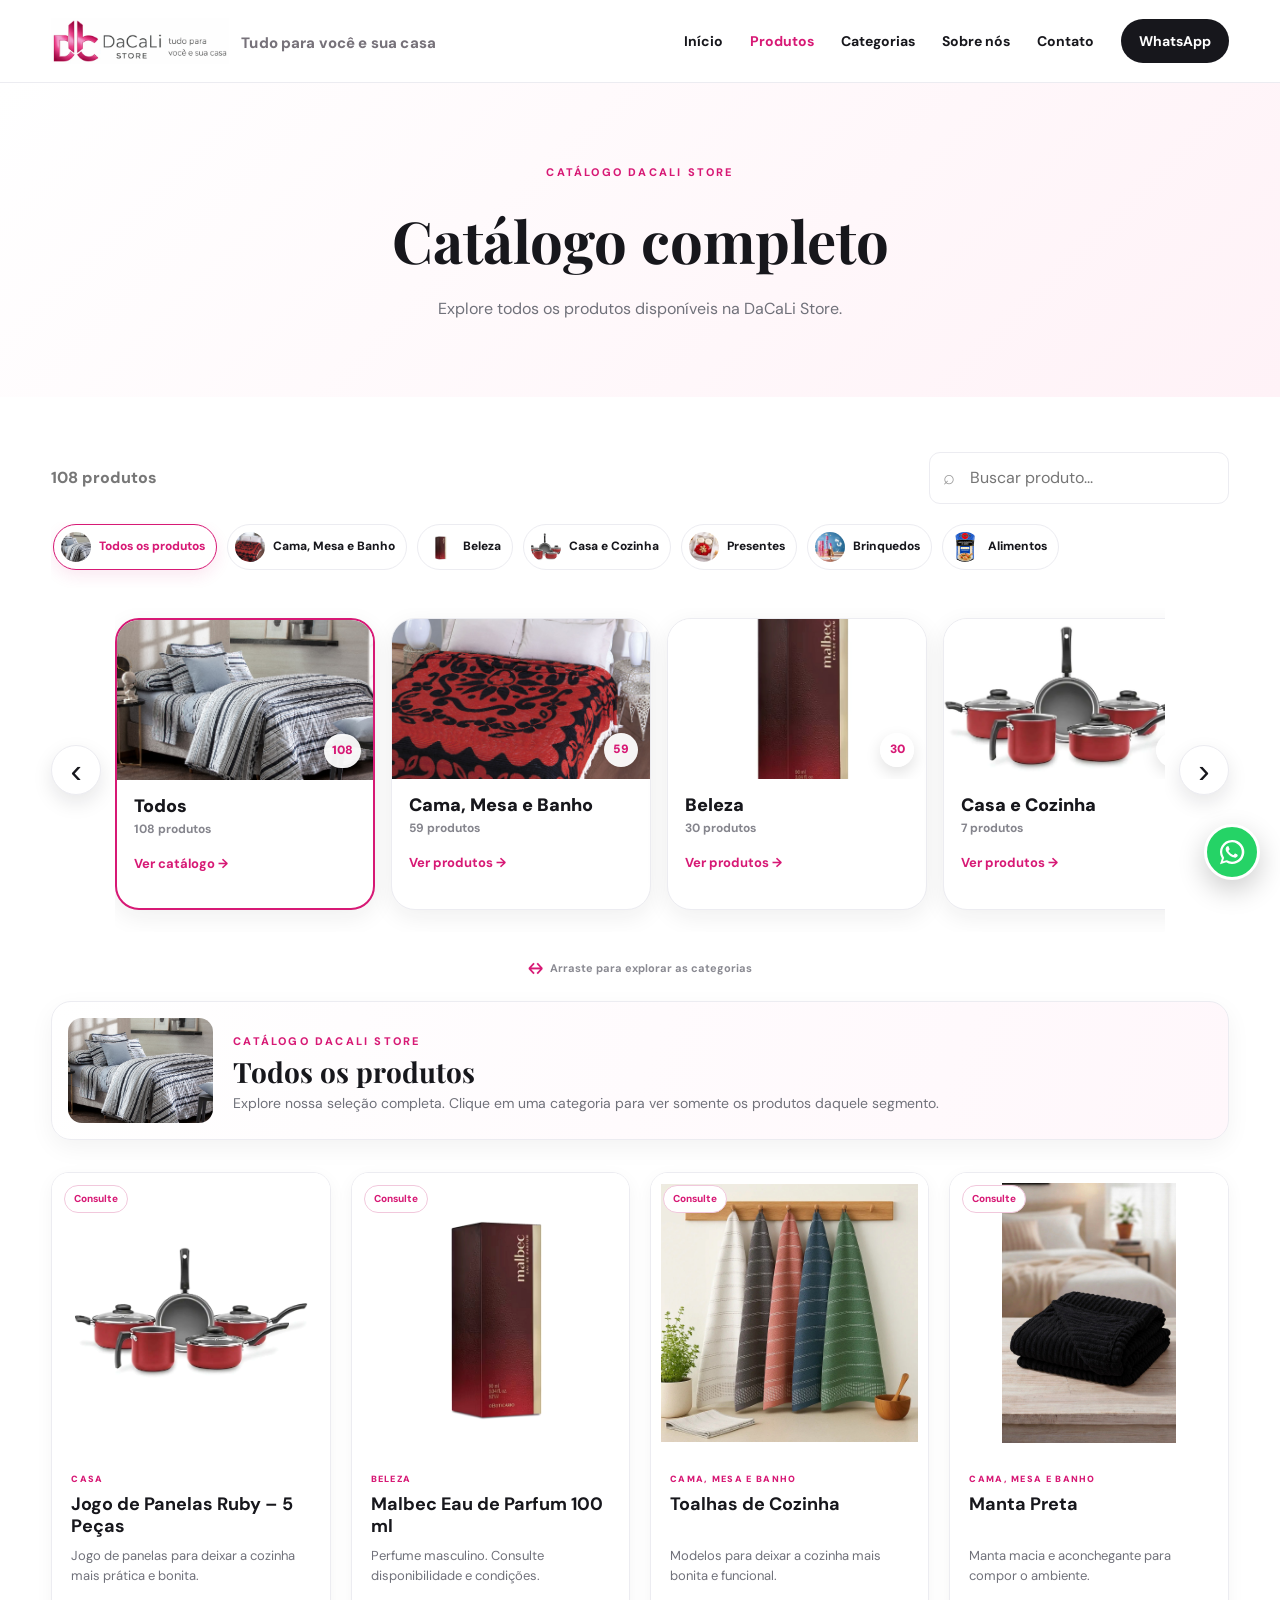
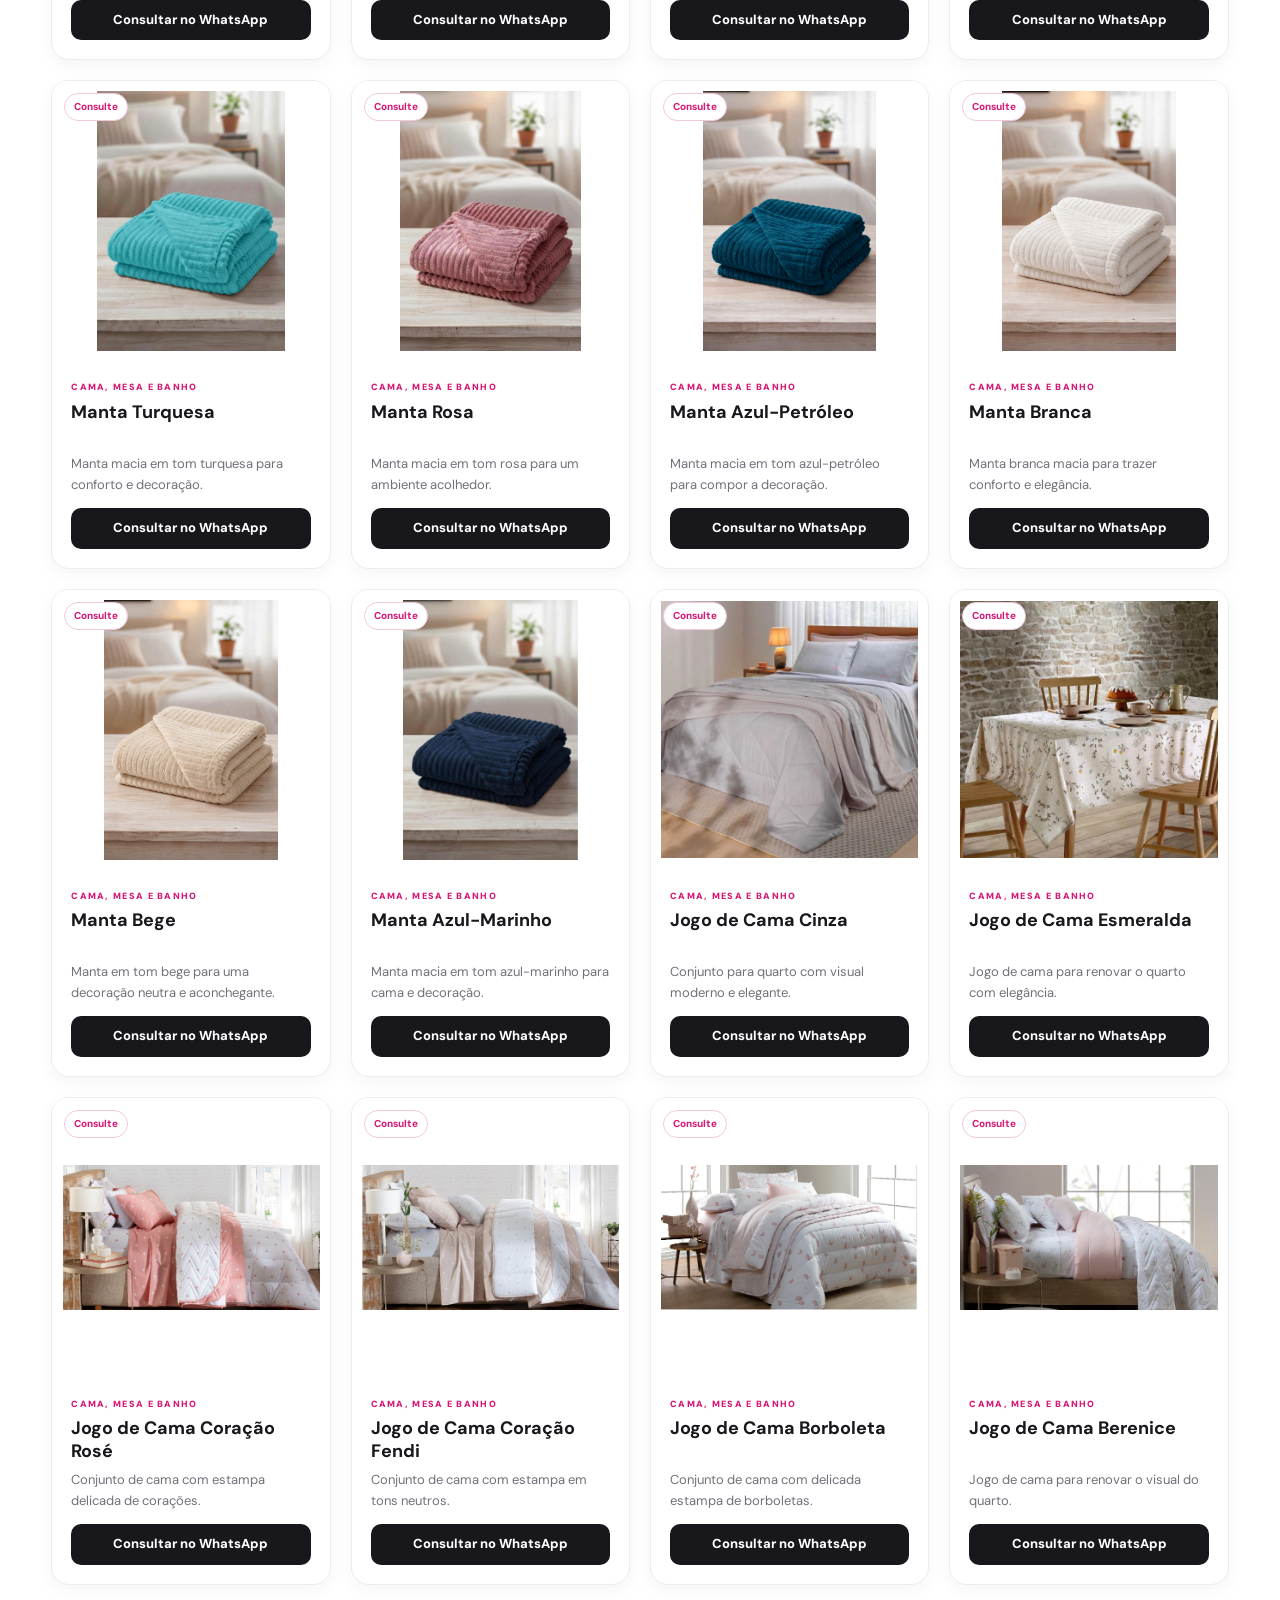
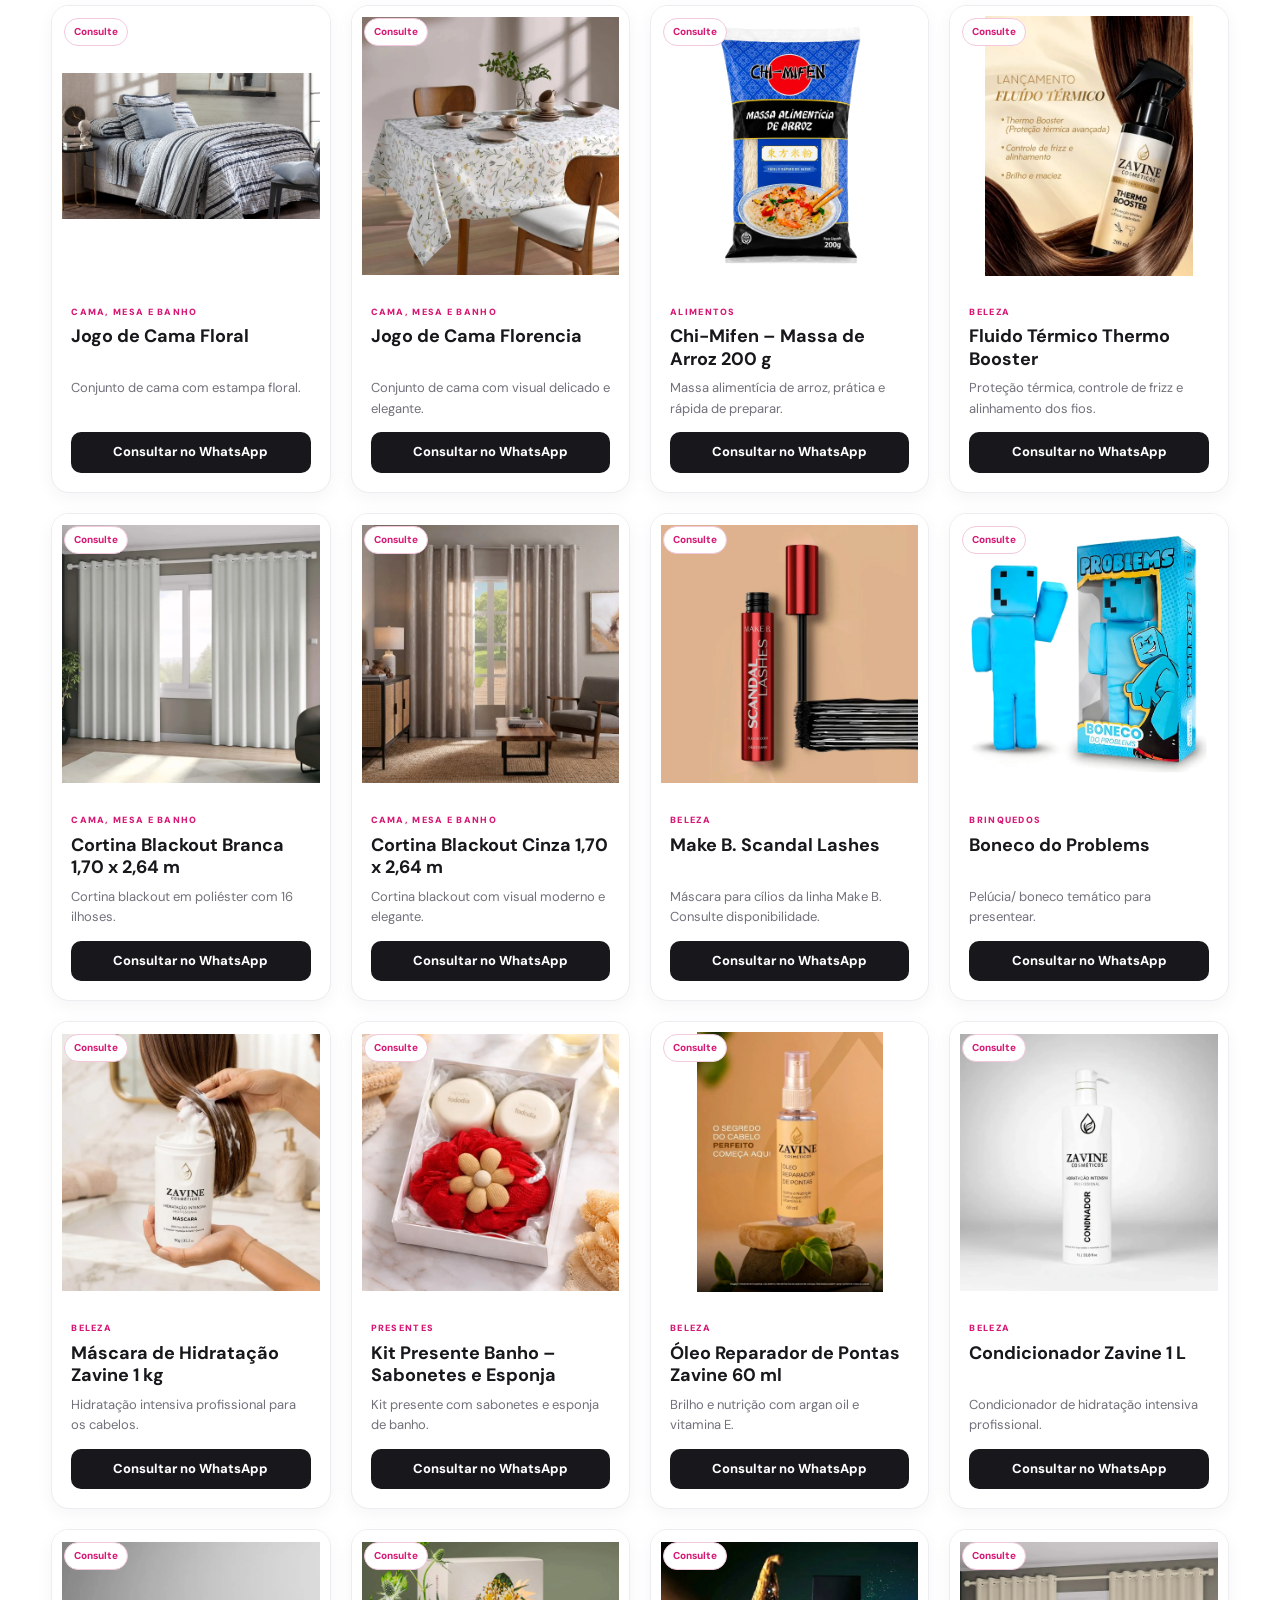
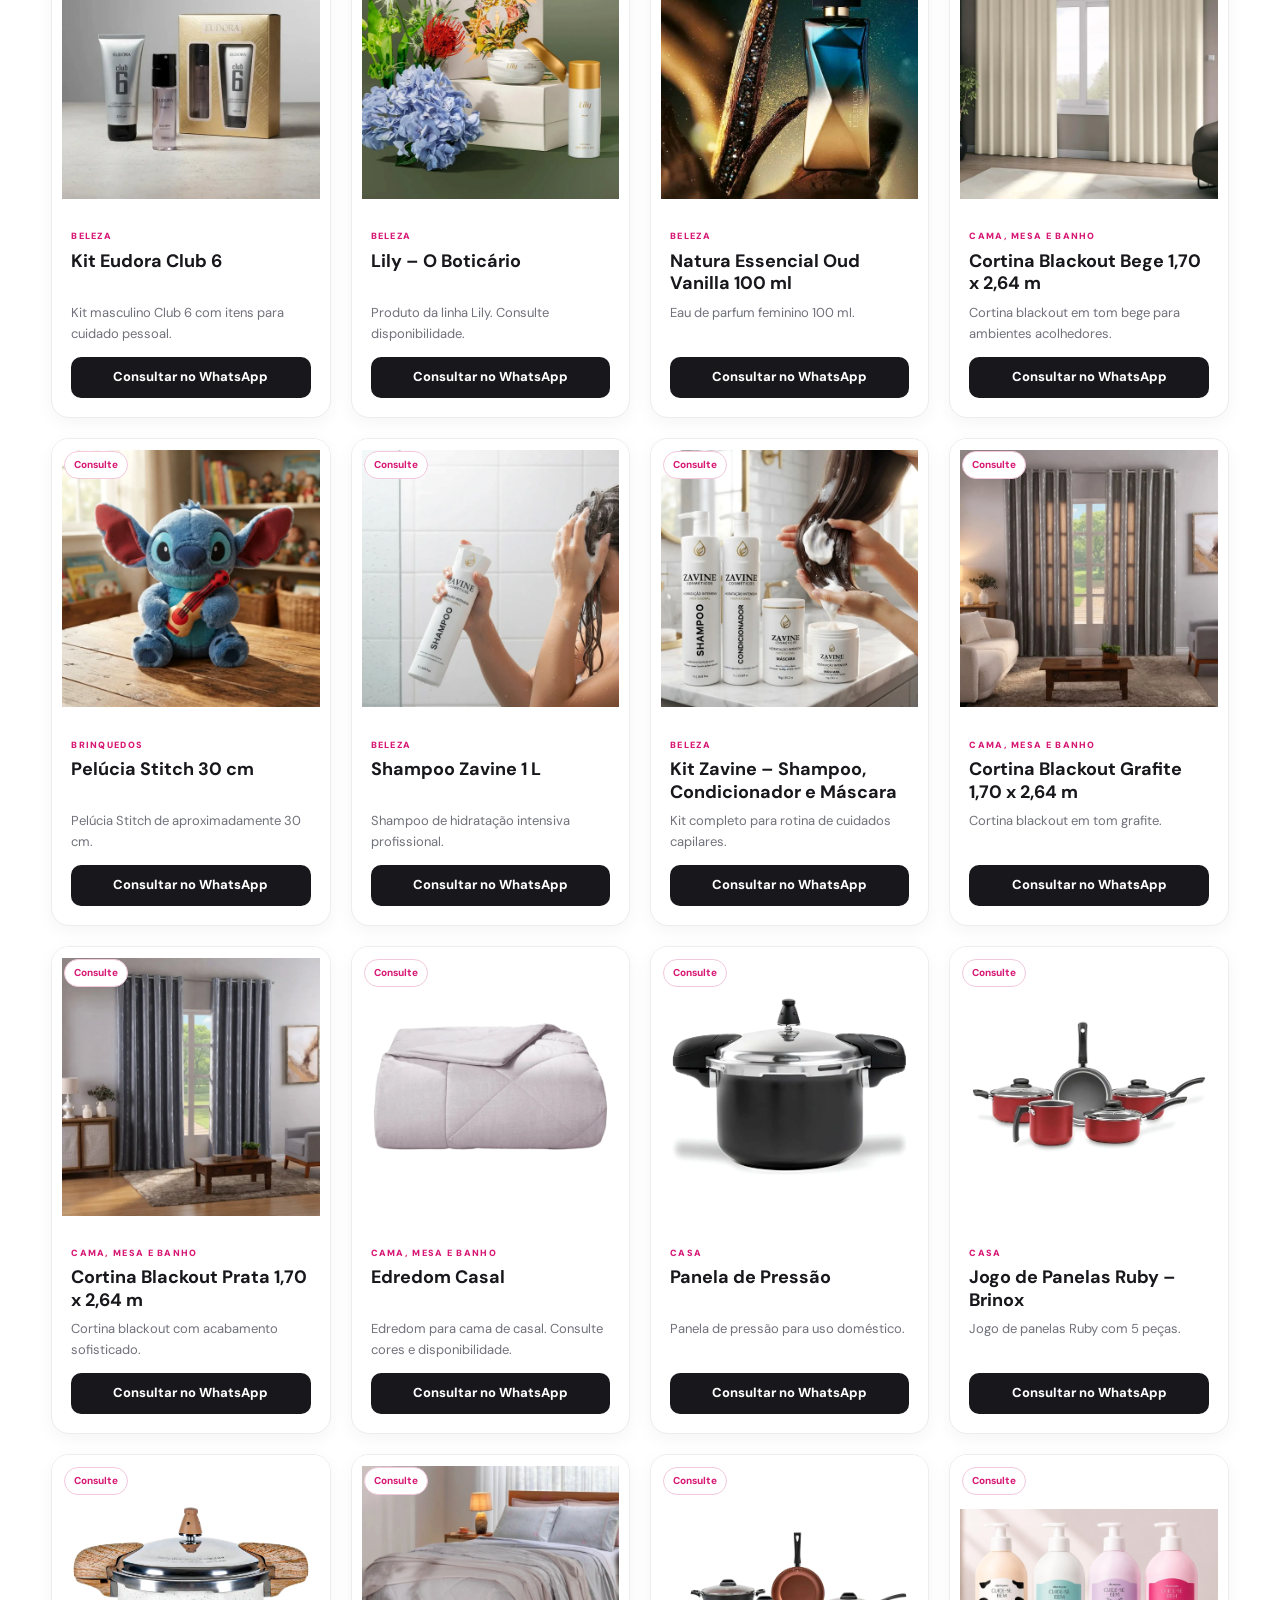
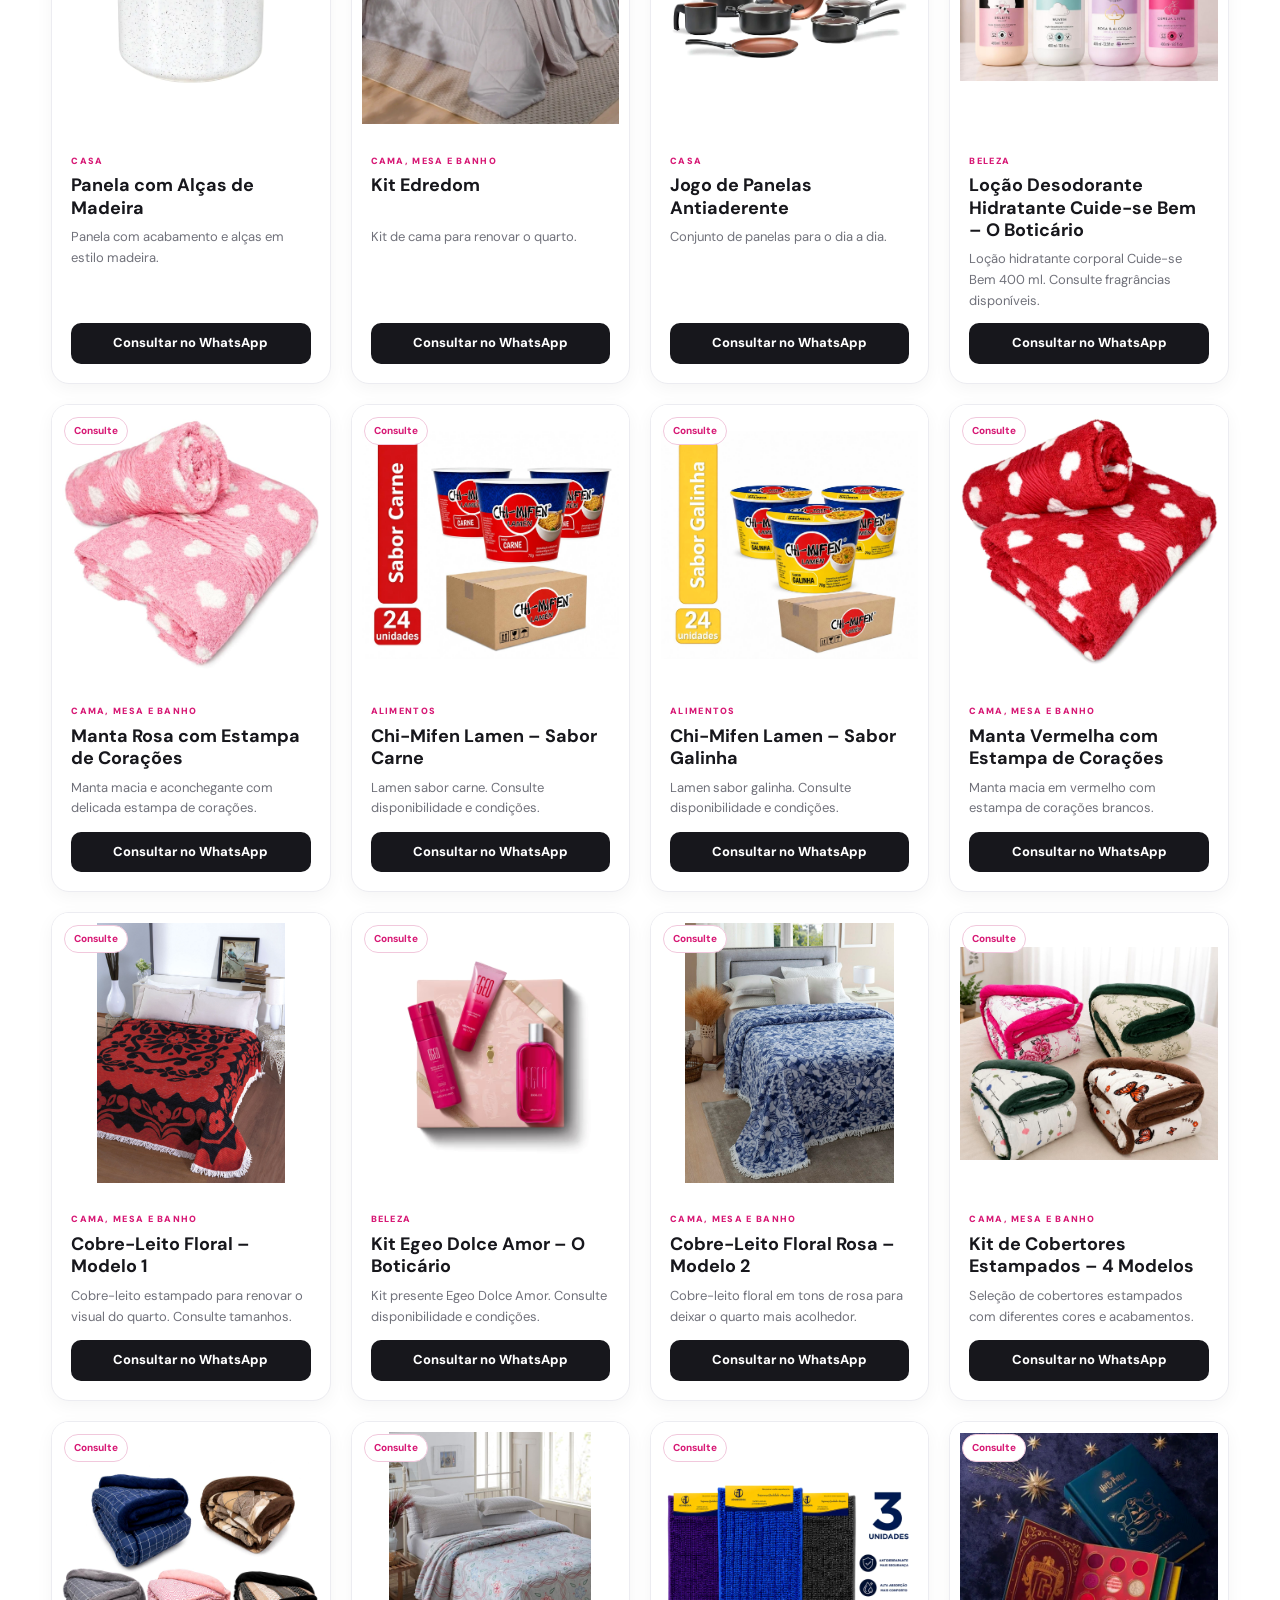
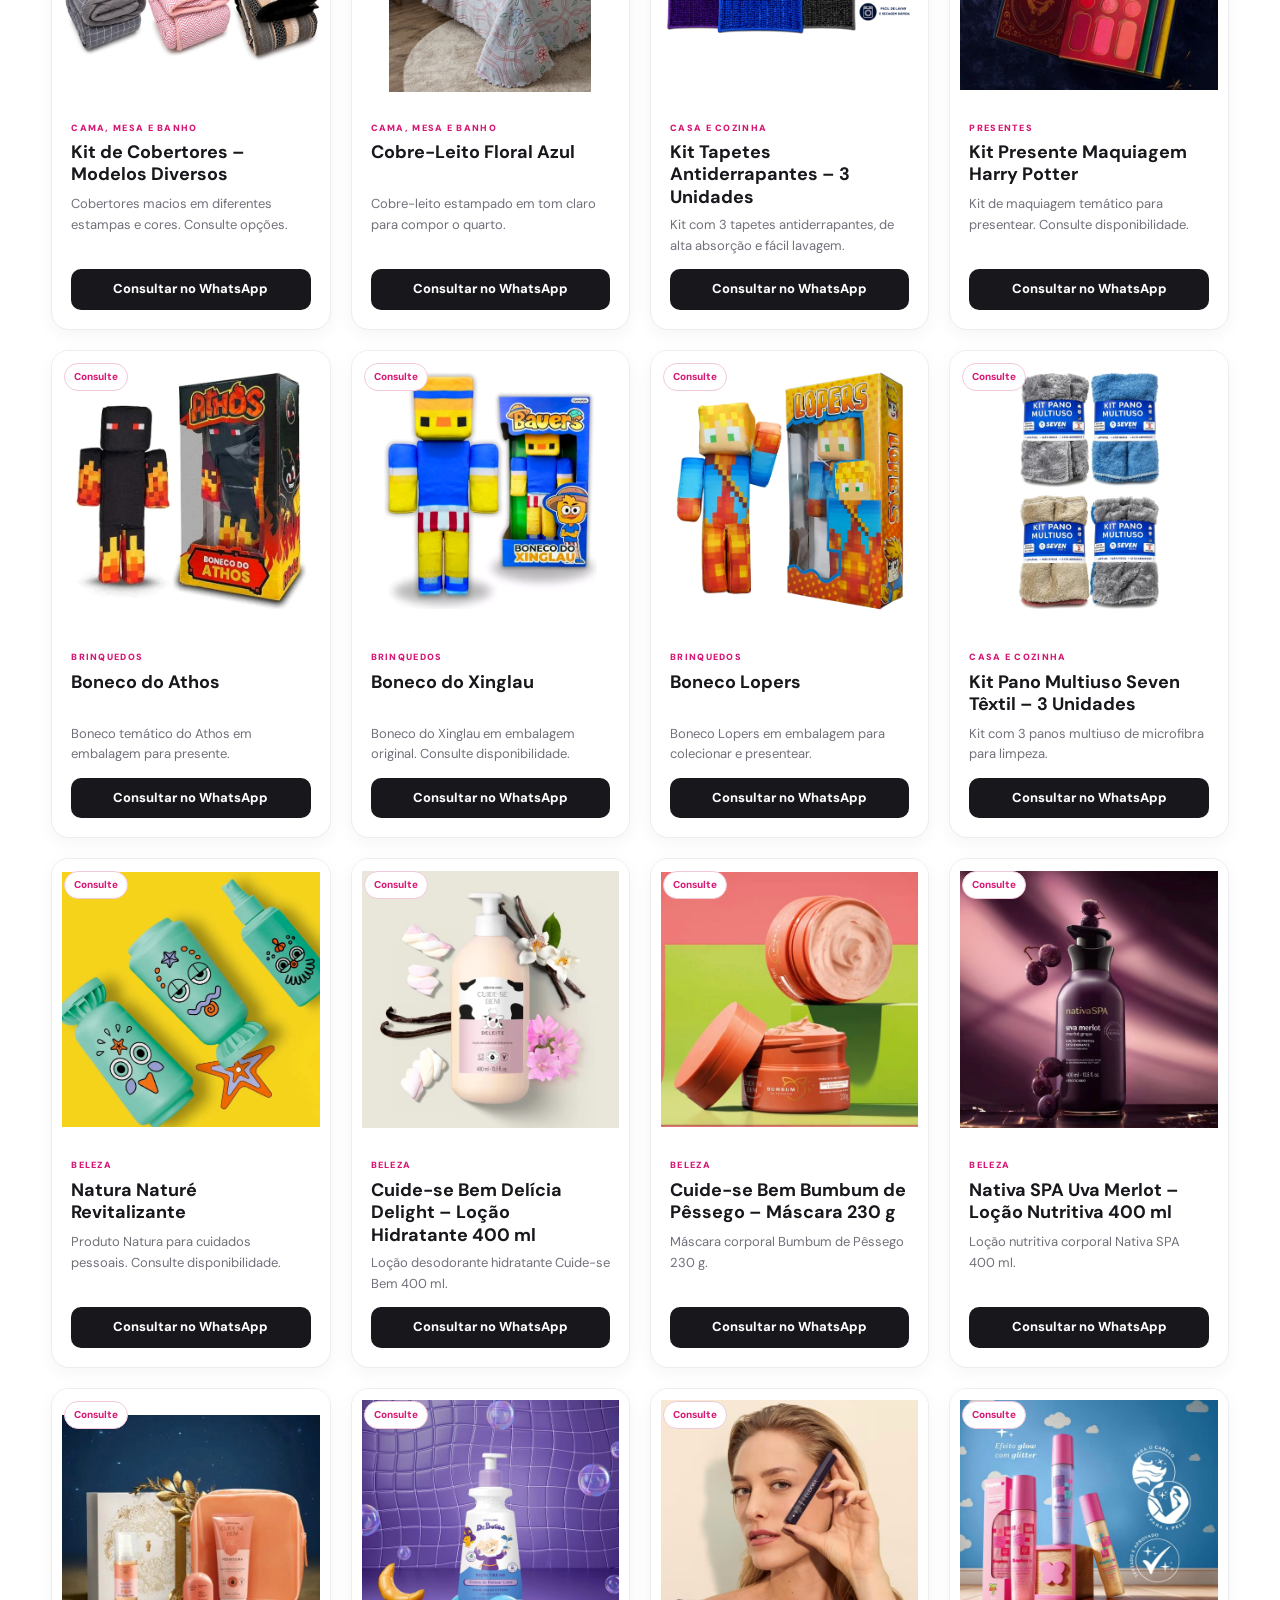
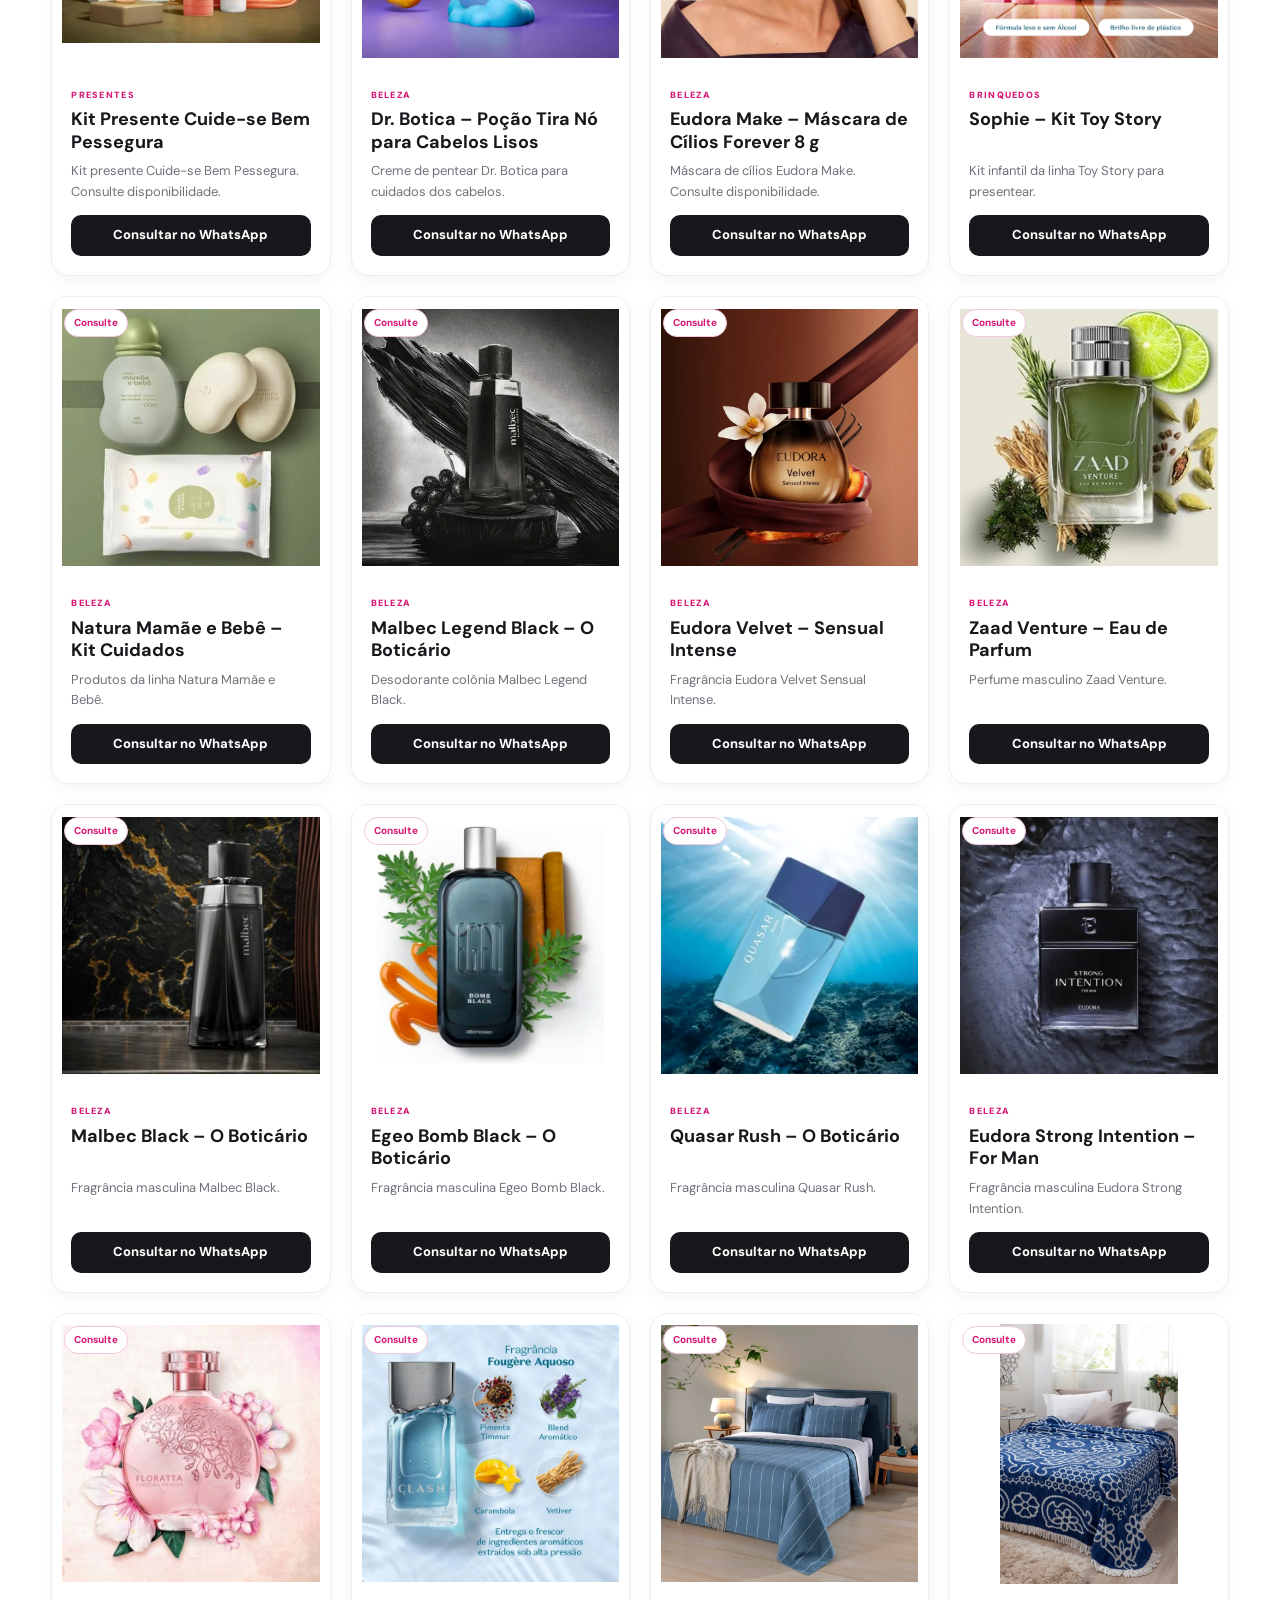
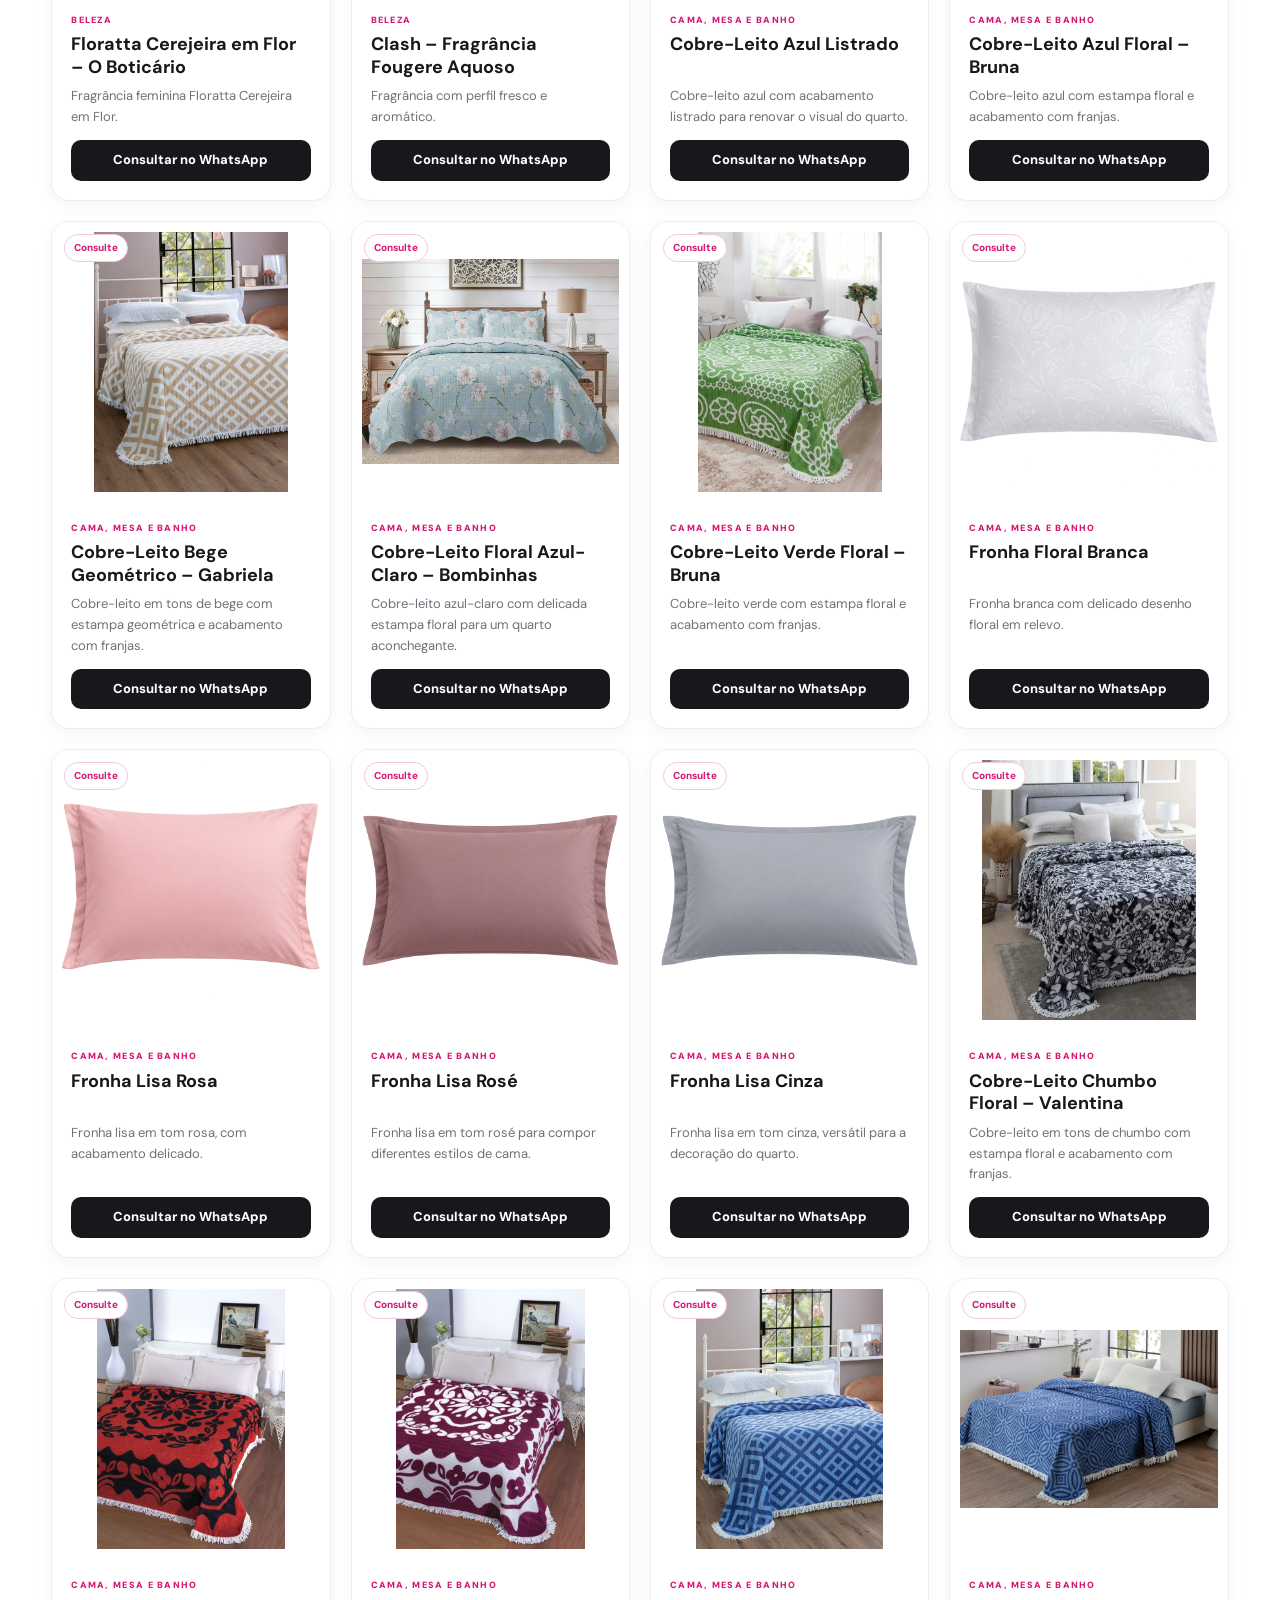
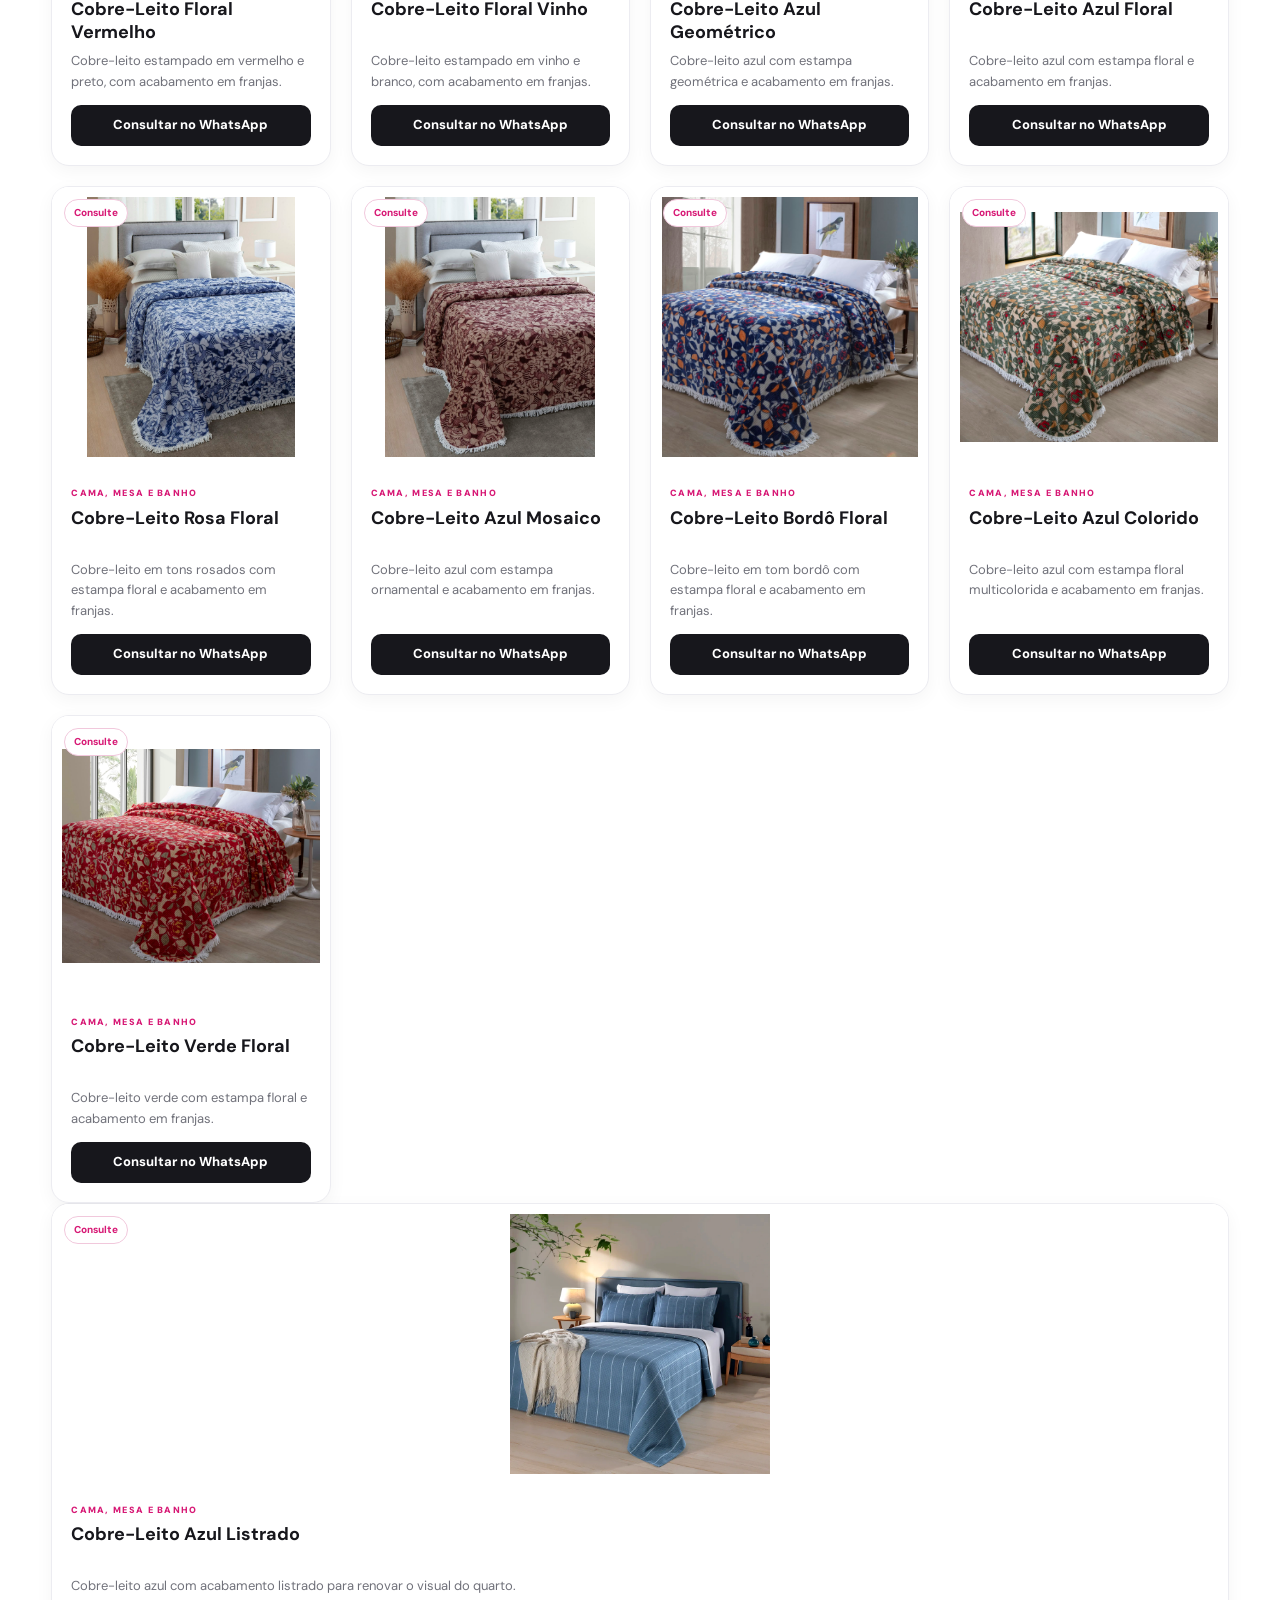
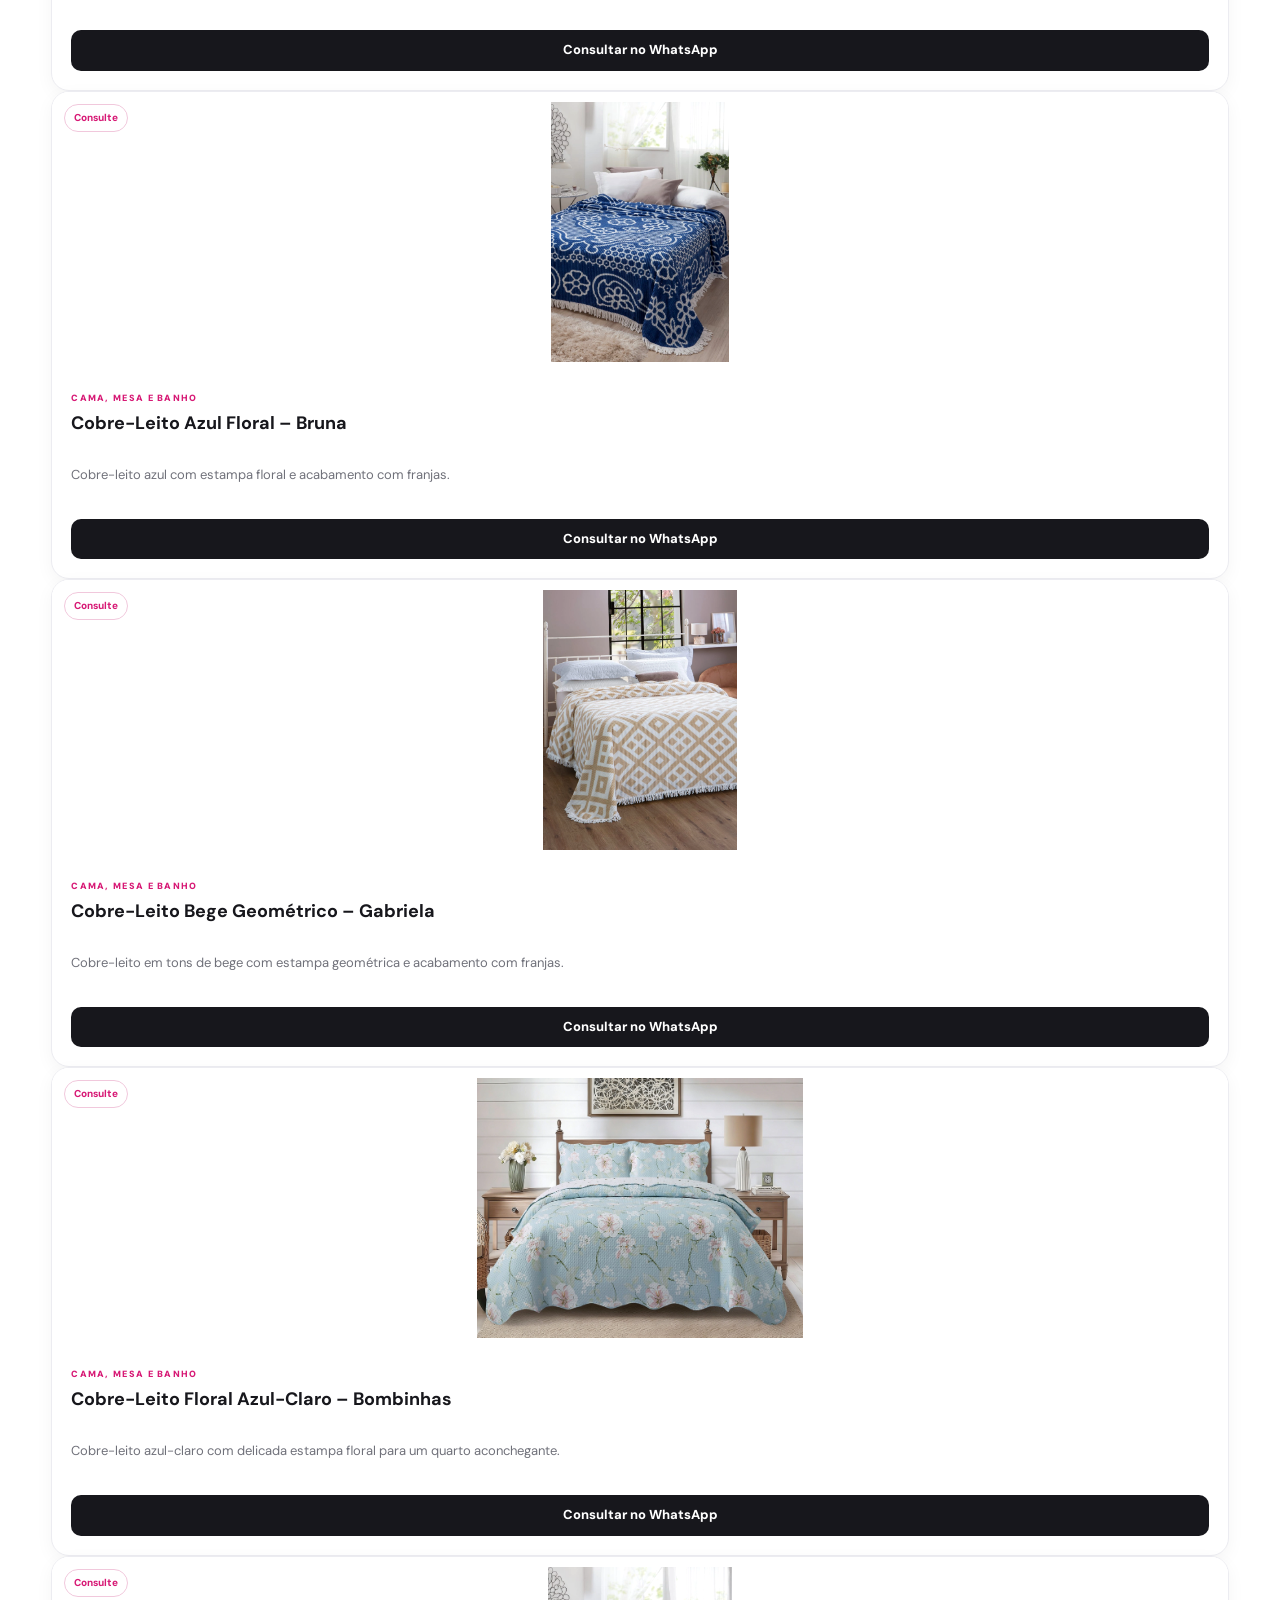
==== categoria.html @ e6d31d34 "Add files via upload" ====
<!DOCTYPE html>

<html lang="pt-BR"><head><meta charset="utf-8"/><meta content="width=device-width, initial-scale=1.0" name="viewport"/><meta content="Catálogo DaCaLi Store — produtos para casa, beleza, presentes, brinquedos e muito mais." name="description"/><meta content="#d71975" name="theme-color"/><title>Catálogo por categoria | DaCaLi Store</title><style>
@import url("https://fonts.googleapis.com/css2?family=DM+Sans:wght@400;500;600;700&family=Playfair+Display:wght@600;700&display=swap");
:root{--pink:#d71975;--pink2:#ef4b9a;--pink-soft:#fff2f8;--dark:#17171c;--muted:#70717a;--line:#ececf1;--bg:#fff;--soft:#faf9fb;--shadow:0 18px 50px rgba(23,23,28,.09);--radius:22px}
*{box-sizing:border-box;margin:0;padding:0}html{scroll-behavior:smooth}body{font-family:"DM Sans",system-ui,sans-serif;color:var(--dark);background:var(--bg);line-height:1.6}a{text-decoration:none;color:inherit}img{max-width:100%;display:block}.container{width:min(1180px,92%);margin:auto}.header{position:sticky;top:0;z-index:50;background:rgba(255,255,255,.94);backdrop-filter:blur(16px);border-bottom:1px solid var(--line)}.nav{min-height:82px;display:flex;align-items:center;justify-content:space-between;gap:30px}.brand{display:flex;align-items:center}.brand img{width:178px;height:70px;object-fit:contain}.menu{display:flex;align-items:center;gap:27px;font-size:14px;font-weight:700}.menu a{transition:.2s}.menu a:hover,.menu a.active{color:var(--pink)}.nav-whatsapp{background:var(--dark);color:#fff!important;padding:11px 18px;border-radius:999px}.menu-toggle{display:none;border:0;background:none;font-size:28px;color:var(--dark)}
.hero{background:radial-gradient(circle at 85% 15%,#ffd6e9 0,transparent 34%),linear-gradient(135deg,#fff 0%,#fff6fa 100%);padding:76px 0 68px;overflow:hidden}.hero-grid{display:grid;grid-template-columns:1fr 1fr;gap:65px;align-items:center}.eyebrow{font-size:11px;letter-spacing:2.2px;font-weight:800;color:var(--pink)}.hero h1{font-family:"Playfair Display",serif;font-size:clamp(44px,5.2vw,70px);line-height:1.05;margin:16px 0 22px;letter-spacing:-1px}.hero h1 strong{color:var(--pink)}.hero p{font-size:18px;color:var(--muted);max-width:590px}.hero-actions{display:flex;gap:12px;flex-wrap:wrap;margin-top:30px}.btn{display:inline-flex;align-items:center;justify-content:center;padding:13px 22px;border-radius:12px;font-weight:800;border:1px solid transparent;transition:.2s}.btn-primary{background:var(--pink);color:#fff;box-shadow:0 10px 25px rgba(215,25,117,.22)}.btn-primary:hover{background:#b91463;transform:translateY(-2px)}.btn-light{background:#fff;border-color:var(--line)}.btn-dark{background:var(--dark);color:#fff}.btn-light:hover,.btn-dark:hover{transform:translateY(-2px)}.hero-trust{display:flex;gap:18px;flex-wrap:wrap;margin-top:25px;font-size:12px;color:#686872;font-weight:600}.hero-showcase{display:grid;grid-template-columns:1.35fr .75fr;gap:14px;min-height:480px}.hero-main,.hero-side img{border-radius:24px;overflow:hidden;box-shadow:var(--shadow);background:#fff}.hero-main img{width:100%;height:100%;min-height:480px;object-fit:cover}.hero-side{display:grid;grid-template-rows:1fr 1fr;gap:14px}.hero-side img{width:100%;height:100%;object-fit:cover}
.section{padding:86px 0}.section-heading{text-align:center;max-width:700px;margin:0 auto 44px}.section-heading h2,.about h2,.cta h2{font-family:"Playfair Display",serif;font-size:clamp(31px,4vw,46px);line-height:1.15;margin:10px 0}.section-heading p,.about p{color:var(--muted)}.categories{background:#fff}.category-grid{display:grid;grid-template-columns:repeat(3,1fr);gap:18px}.category-card{padding:27px;border:1px solid var(--line);border-radius:18px;background:#fff;transition:.25s}.category-card:hover{transform:translateY(-5px);box-shadow:var(--shadow);border-color:#f0bfd6}.category-card span{font-size:31px}.category-card h3{font-size:18px;margin:12px 0 4px}.category-card p{font-size:14px;color:var(--muted)}.featured{background:var(--soft)}.product-grid{display:grid;grid-template-columns:repeat(4,1fr);gap:20px}.product-card{border:1px solid var(--line);border-radius:18px;overflow:hidden;background:#fff;transition:.25s;display:flex;flex-direction:column}.product-card:hover{transform:translateY(-5px);box-shadow:var(--shadow)}.product-image{height:260px;background:#f7f7f9;position:relative;display:flex;align-items:center;justify-content:center}.product-image img{width:100%;height:100%;object-fit:cover}.product-image span{position:absolute;top:12px;left:12px;background:#fff;color:var(--pink);border:1px solid #f1c8dc;padding:5px 9px;border-radius:999px;font-size:10px;font-weight:800}.product-info{padding:19px;display:flex;flex-direction:column;flex:1}.product-info small{font-size:9px;letter-spacing:1.3px;color:var(--pink);font-weight:900}.product-info h3{font-size:18px;line-height:1.25;margin:6px 0 7px}.product-info p{font-size:13px;color:var(--muted);margin-bottom:12px}.product-btn{margin-top:auto;text-align:center;background:var(--dark);color:#fff;padding:10px;border-radius:10px;font-size:13px;font-weight:800}.product-btn:hover{background:var(--pink)}.center{text-align:center;margin-top:35px}
.about{background:#fff}.about-grid{display:grid;grid-template-columns:1fr 1fr;gap:65px;align-items:center}.about-image{border-radius:24px;overflow:hidden;box-shadow:var(--shadow)}.about-image img{width:100%;height:440px;object-fit:cover}.about h2{margin-top:10px}.about p{margin:15px 0}.about-points{display:grid;gap:12px;margin:22px 0}.about-points div{display:flex;gap:10px;flex-direction:column;padding:13px 15px;background:var(--soft);border-radius:13px}.about-points b{font-size:14px}.about-points span{font-size:13px;color:var(--muted)}.text-link{color:var(--pink);font-weight:800}.cta{padding:0 0 86px}.cta-box{background:linear-gradient(120deg,#19191e,#29212a);color:#fff;border-radius:24px;padding:45px 50px;display:flex;align-items:center;justify-content:space-between;gap:30px}.cta-box p{color:#d7d7dc;max-width:650px}.footer{background:#15151a;color:#fff;padding-top:55px}.footer-grid{display:grid;grid-template-columns:2fr 1fr 1.5fr;gap:40px;padding-bottom:45px}.footer-logo{width:150px;height:65px;object-fit:contain;object-position:left center;filter:none;margin-bottom:15px}.footer p,.footer a,.footer-note{color:#bdbdc5}.footer h3{margin-bottom:13px}.footer a{display:block;margin:7px 0}.footer a:hover{color:#fff}.footer-note{display:block;margin-top:15px;font-size:13px}.copyright{text-align:center;border-top:1px solid #292930;padding:20px;color:#8e8e98;font-size:13px}
.page-hero{padding:75px 0;background:linear-gradient(135deg,#fff,#fff2f7);text-align:center}.page-hero h1{font-family:"Playfair Display",serif;font-size:clamp(38px,5vw,58px);margin:10px 0}.page-hero p{color:var(--muted);max-width:700px;margin:auto}.catalog-top{display:flex;align-items:center;justify-content:space-between;gap:20px;margin-bottom:18px}.catalog-count{font-weight:800;color:#777}.search-wrap{position:relative}.search-wrap>span{position:absolute;left:14px;top:9px;font-size:20px;color:#999}.search{width:300px;padding:12px 15px 12px 40px;border:1px solid var(--line);border-radius:11px;outline:none;font:inherit}.search:focus{border-color:var(--pink);box-shadow:0 0 0 3px #ffe5f1}
/* Seletor visual de categorias */
.category-selector{display:grid;grid-template-columns:repeat(7,minmax(120px,1fr));gap:12px;margin:0 0 24px}.category-filter{position:relative;overflow:hidden;min-height:118px;padding:0;border:1px solid var(--line);border-radius:18px;background:#fff;cursor:pointer;text-align:left;box-shadow:0 4px 14px rgba(23,23,28,.04);transition:.25s;font:inherit}.category-filter img{width:100%;height:72px;object-fit:cover;display:block}.category-filter span{display:block;padding:8px 10px 0;font-size:12px;font-weight:800;line-height:1.2;color:var(--dark)}.category-filter small{display:block;padding:3px 10px 8px;color:#8a8a92;font-size:10px;font-weight:700}.category-filter:hover{transform:translateY(-3px);box-shadow:var(--shadow);border-color:#f0bfd6}.category-filter.active{border:2px solid var(--pink);box-shadow:0 10px 28px rgba(215,25,117,.14)}.category-filter.active span{color:var(--pink)}.category-filter.active:after{content:'✓';position:absolute;right:8px;top:8px;background:var(--pink);color:#fff;width:22px;height:22px;border-radius:50%;display:flex;align-items:center;justify-content:center;font-size:12px;font-weight:900}.selected-category{display:grid;grid-template-columns:145px 1fr;align-items:center;gap:20px;margin:0 0 32px;padding:16px;border:1px solid var(--line);border-radius:20px;background:linear-gradient(110deg,#fff,#fff7fb);box-shadow:0 8px 25px rgba(23,23,28,.05)}.selected-category-image{width:145px;height:105px;border-radius:14px;overflow:hidden;background:#f7f7f9}.selected-category-image img{width:100%;height:100%;object-fit:cover}.selected-category h2{font-family:"Playfair Display",serif;font-size:28px;line-height:1.15;margin:4px 0}.selected-category p{color:var(--muted);font-size:14px;margin:0}.catalog{padding-top:55px}

.filters{display:flex;gap:8px;flex-wrap:wrap;margin-bottom:34px}.filter{border:1px solid var(--line);background:#fff;padding:9px 13px;border-radius:999px;cursor:pointer;font:inherit;font-size:13px;font-weight:700}.filter.active,.filter:hover{background:var(--pink);color:#fff;border-color:var(--pink)}.empty-state{text-align:center;padding:70px;color:var(--muted)}.empty-icon{font-size:45px}.catalog-note{margin-top:45px;padding:23px 25px;background:var(--pink-soft);border:1px solid #f3c5d9;border-radius:18px;display:flex;align-items:center;gap:16px;flex-wrap:wrap}.catalog-note strong{font-size:16px}.catalog-note span{color:var(--muted);flex:1;min-width:260px}.floating-wa{position:fixed;right:22px;bottom:22px;z-index:40;background:#1fa855;color:#fff;border-radius:999px;padding:13px 18px;box-shadow:0 12px 30px rgba(0,0,0,.18);font-weight:800;display:flex;align-items:center;gap:8px}.floating-wa:hover{transform:translateY(-2px)}
@media(max-width:1050px){.category-selector{grid-template-columns:repeat(4,1fr)}.product-grid{grid-template-columns:repeat(3,1fr)}.hero-grid{gap:35px}.hero-showcase{min-height:430px}.hero-main img{min-height:430px}}
@media(max-width:900px){.category-selector{grid-template-columns:repeat(3,1fr)}.menu{display:none;position:absolute;top:82px;left:0;right:0;background:#fff;padding:20px 4%;border-bottom:1px solid var(--line);flex-direction:column;align-items:stretch}.menu.open{display:flex}.menu-toggle{display:block}.hero-grid,.about-grid{grid-template-columns:1fr}.hero-showcase{max-width:760px;margin:auto;width:100%}.category-grid{grid-template-columns:repeat(2,1fr)}.product-grid{grid-template-columns:repeat(2,1fr)}.cta-box{align-items:flex-start;flex-direction:column}}
@media(max-width:600px){.category-selector{display:flex;overflow-x:auto;gap:10px;padding:2px 2px 8px;scroll-snap-type:x proximity}.category-filter{min-width:128px;scroll-snap-align:start}.selected-category{grid-template-columns:92px 1fr;padding:12px;gap:13px}.selected-category-image{width:92px;height:82px}.selected-category h2{font-size:22px}.selected-category p{font-size:12px}.nav{min-height:72px}.brand img{width:150px;height:62px}.menu{top:72px}.hero{padding:52px 0}.hero h1{font-size:40px}.hero p{font-size:16px}.hero-showcase{grid-template-columns:1fr 1fr;min-height:300px}.hero-main img{min-height:300px}.hero-side{gap:9px}.category-grid,.product-grid,.footer-grid{grid-template-columns:1fr}.product-image{height:300px}.section{padding:60px 0}.catalog-top{align-items:stretch;flex-direction:column}.search{width:100%}.filters{overflow:auto;flex-wrap:nowrap;padding-bottom:5px}.filter{white-space:nowrap}.cta-box{padding:32px 25px}.floating-wa{right:15px;bottom:15px;padding:12px 15px}.floating-wa span{display:none}.footer-logo{width:140px}}

.category-card{padding:0;overflow:hidden;display:flex;flex-direction:column}.category-card>img{width:100%;height:150px;object-fit:cover}.category-card>div{padding:18px 20px 20px}.category-card span{display:none}
@media(max-width:600px){.category-card>img{height:170px}}

/* Vídeo institucional */
.video-showcase{background:linear-gradient(135deg,#fff7fb 0%,#fff 55%,#faf9fb 100%);position:relative}
.video-grid{display:grid;grid-template-columns:minmax(280px,520px) 1fr;gap:64px;align-items:center}
.video-frame{border-radius:28px;padding:9px;background:#17171c;box-shadow:0 24px 60px rgba(23,23,28,.18);overflow:hidden;max-width:520px;margin:auto}
.dacali-video{display:block;width:100%;max-height:680px;aspect-ratio:9/16;object-fit:cover;border-radius:20px;background:#000}
.video-content{max-width:590px}
.video-content h2{font-family:"Playfair Display",serif;font-size:clamp(32px,4vw,48px);line-height:1.12;margin:10px 0 18px}
.video-content p{font-size:17px;color:var(--muted);margin-bottom:22px}
.video-points{display:grid;gap:10px;margin:0 0 26px}
.video-points span{font-weight:700;font-size:14px}
.floating-wa{padding:8px 17px 8px 8px;gap:9px}
.floating-wa img{width:42px;height:42px;display:block;border-radius:50%;object-fit:cover;flex:none}
.floating-wa span{font-size:14px}
@media(max-width:900px){
  .video-grid{grid-template-columns:1fr;gap:34px}
  .video-frame{width:min(100%,390px)}
  .video-content{max-width:none;text-align:center}
  .video-points{justify-items:center}
}
@media(max-width:600px){
  .video-showcase{padding:54px 0}
  .video-frame{width:min(100%,330px);padding:7px;border-radius:22px}
  .dacali-video{border-radius:16px}
  .floating-wa{width:58px;height:58px;padding:6px;justify-content:center}
  .floating-wa img{width:46px;height:46px}
}


/* WhatsApp flutuante — acesso rápido e discreto */
.floating-wa{position:fixed;right:20px;bottom:20px;z-index:100;width:56px;height:56px;padding:0!important;border-radius:50%;background:#25D366;color:#fff;display:flex;align-items:center;justify-content:center;box-shadow:0 10px 28px rgba(0,0,0,.20);transition:transform .2s ease,box-shadow .2s ease;border:3px solid #fff}
.floating-wa svg{width:30px;height:30px;display:block}
.floating-wa span{display:none!important}
.floating-wa:hover{transform:translateY(-3px) scale(1.03);box-shadow:0 14px 34px rgba(0,0,0,.24);background:#20bd5a}
@media(max-width:600px){.floating-wa{right:16px;bottom:16px;width:52px;height:52px}.floating-wa svg{width:28px;height:28px}}

/* Catálogo: leitura visual mais limpa */
.catalog .product-card{box-shadow:0 5px 18px rgba(23,23,28,.045)}
.catalog .product-image{height:280px}
.catalog .product-info h3{min-height:46px}
.catalog .product-info p{min-height:42px}
@media(max-width:600px){.catalog .product-image{height:270px}.catalog .product-info h3,.catalog .product-info p{min-height:0}}

/* Carrossel de categorias do catálogo */
.category-carousel{position:relative;margin:8px 0 32px;display:flex;align-items:center;gap:12px}.category-track{display:flex;gap:16px;overflow-x:auto;scroll-behavior:smooth;scroll-snap-type:x mandatory;padding:8px 4px 18px;flex:1;scrollbar-width:none}.category-track::-webkit-scrollbar{display:none}.category-slide{position:relative;flex:0 0 210px;min-height:235px;scroll-snap-align:start;border:1px solid var(--line);border-radius:22px;overflow:hidden;background:#fff;color:var(--dark);text-decoration:none;box-shadow:0 7px 24px rgba(23,23,28,.07);transition:transform .25s,box-shadow .25s,border-color .25s}.category-slide:hover{transform:translateY(-5px);box-shadow:0 18px 35px rgba(23,23,28,.12);border-color:#edb6d0}.category-slide.active{border:2px solid var(--pink)}.category-slide img{display:block;width:100%;height:132px;object-fit:cover}.category-slide span{display:block;font-size:16px;font-weight:900;line-height:1.15;padding:13px 14px 3px}.category-slide small{display:block;color:#85858d;font-size:12px;font-weight:700;padding:0 14px}.category-slide b{display:block;color:var(--pink);font-size:12px;padding:12px 14px 14px}.carousel-arrow{flex:none;width:46px;height:46px;border:1px solid var(--line);background:#fff;border-radius:50%;font-size:32px;line-height:1;cursor:pointer;box-shadow:0 8px 20px rgba(23,23,28,.1);color:var(--dark);transition:.2s}.carousel-arrow:hover{background:var(--pink);color:#fff;border-color:var(--pink);transform:scale(1.05)}
/* Página individual da categoria */
.category-page-hero{padding:54px 0 45px;background:linear-gradient(135deg,#fff,#fff2f7)}.category-page-hero h1{font-family:"Playfair Display",serif;font-size:clamp(38px,5vw,58px);margin:8px 0 10px}.category-page-hero p{max-width:720px;color:var(--muted);font-size:16px}.back-link{display:inline-block;margin-bottom:28px;color:var(--pink);font-weight:800}.category-page-top{display:flex;align-items:end;justify-content:space-between;gap:20px;margin-bottom:24px}.category-page-top h2{margin-top:5px}.category-mini-nav{display:flex;gap:10px;overflow-x:auto;padding:2px 2px 18px;margin-bottom:20px;scrollbar-width:none}.category-mini-nav::-webkit-scrollbar{display:none}.mini-category{flex:0 0 auto;display:flex;align-items:center;gap:8px;padding:7px 11px 7px 7px;border:1px solid var(--line);border-radius:999px;background:#fff;color:var(--dark);font-size:12px;font-weight:800;text-decoration:none;white-space:nowrap}.mini-category img{width:30px;height:30px;border-radius:50%;object-fit:cover}.mini-category:hover,.mini-category.active{border-color:var(--pink);color:var(--pink);box-shadow:0 6px 16px rgba(215,25,117,.1)}
@media(max-width:700px){.category-carousel{gap:7px}.category-slide{flex-basis:180px;min-height:215px}.category-slide img{height:112px}.carousel-arrow{width:38px;height:38px;font-size:26px}.category-page-top{align-items:stretch;flex-direction:column}.category-page-top .search{width:100%}}
@media(max-width:600px){.category-track{gap:12px}.category-slide{flex-basis:164px}.category-slide span{font-size:14px}.category-slide small{font-size:11px}.category-slide b{font-size:11px}.carousel-arrow{display:none}}

/* Fotos adicionais do catálogo: melhor enquadramento para produtos com formatos variados */
.catalog .product-image img, .category-products-section .product-image img{object-fit:contain;padding:10px;background:#fff;}


/* Banner secundário institucional — composição premium e responsiva */
.secondary-banner{padding-top:34px;padding-bottom:34px}
.secondary-banner-link{
  display:grid;grid-template-columns:minmax(330px,43%) 1fr;min-height:390px;overflow:hidden;
  border-radius:28px;background:#fff;box-shadow:0 22px 55px rgba(32,20,30,.13);
  text-decoration:none;isolation:isolate;
}
.secondary-banner-photo{position:relative;overflow:hidden;background:#f7f3f6}
.secondary-banner-photo img{display:block;width:100%;height:100%;object-fit:cover;object-position:center;transition:transform .7s ease}
.secondary-banner-link:hover .secondary-banner-photo img{transform:scale(1.025)}
.secondary-banner-copy{
  position:relative;display:flex;flex-direction:column;justify-content:center;align-items:flex-start;
  padding:54px clamp(36px,5vw,76px);color:#fff;background:linear-gradient(115deg,#c90069 0%,#df1a7e 48%,#ef4b9a 100%);overflow:hidden;
}
.secondary-banner-copy:before,.secondary-banner-copy:after{content:"";position:absolute;border-radius:50%;pointer-events:none}
.secondary-banner-copy:before{width:330px;height:330px;right:-180px;top:-150px;border:1px solid rgba(255,255,255,.18);box-shadow:0 0 0 38px rgba(255,255,255,.04),0 0 0 76px rgba(255,255,255,.025)}
.secondary-banner-copy:after{width:260px;height:260px;left:-190px;bottom:-190px;background:rgba(255,255,255,.055)}
.secondary-banner-copy>*{position:relative;z-index:1}
.secondary-banner-copy>span{margin-bottom:10px;font-size:.72rem;font-weight:900;letter-spacing:.24em;color:#ffe7f3}
.secondary-banner-copy h2{margin:0;font-family:"Playfair Display",serif;font-size:clamp(29px,3.1vw,46px);line-height:1.1;letter-spacing:-.02em}
.secondary-banner-copy h2 strong{font-weight:800;color:#fff}
.secondary-banner-copy p{max-width:570px;margin:18px 0 26px;color:rgba(255,255,255,.91);font-size:clamp(14px,1.25vw,17px);line-height:1.6}
.secondary-banner-cta{display:inline-flex;align-items:center;gap:12px;padding:13px 22px;border-radius:999px;background:#fff;color:#c90069;font-size:14px;font-weight:900;box-shadow:0 10px 24px rgba(78,0,40,.2);transition:transform .25s ease,box-shadow .25s ease}
.secondary-banner-cta b{font-size:18px;line-height:1}
.secondary-banner-cta:hover{transform:translateY(-2px);box-shadow:0 14px 28px rgba(78,0,40,.26)}
.secondary-banner-cta:focus-visible{outline:3px solid #fff;outline-offset:4px}

@media(max-width:800px){
  .secondary-banner{padding-top:20px;padding-bottom:20px}
  .secondary-banner-link{grid-template-columns:1fr;min-height:0;border-radius:22px}
  .secondary-banner-photo{aspect-ratio:1/1;max-height:520px}
  .secondary-banner-copy{padding:36px 28px 40px}
  .secondary-banner-copy h2{font-size:clamp(29px,8vw,40px)}
  .secondary-banner-copy p{font-size:15px}
}

/* Experiência interativa DaCaLi Store */
.scroll-progress{position:fixed;top:0;left:0;width:0;height:3px;background:linear-gradient(90deg,#d71975,#ef4b9a);z-index:1000;transition:width .08s linear}
.header{transition:box-shadow .25s ease,background .25s ease,transform .25s ease}
.header.scrolled{box-shadow:0 8px 30px rgba(23,23,28,.08);background:rgba(255,255,255,.97)}
.hero-main img{transition:opacity .28s ease,transform .28s ease}
.hero-main img.is-changing{opacity:.25;transform:scale(.985)}
[data-reveal]{opacity:0;transform:translateY(28px);transition:opacity .7s ease,transform .7s ease}
[data-reveal="hero"]{transform:none}
[data-reveal="card"]{transition-delay:calc(var(--reveal-index, 0) * 70ms)}
[data-reveal].is-visible{opacity:1;transform:none}
.category-grid .category-card:nth-child(1),.featured-grid .product-card:nth-child(1){--reveal-index:0}
.category-grid .category-card:nth-child(2),.featured-grid .product-card:nth-child(2){--reveal-index:1}
.category-grid .category-card:nth-child(3),.featured-grid .product-card:nth-child(3){--reveal-index:2}
.category-grid .category-card:nth-child(4),.featured-grid .product-card:nth-child(4){--reveal-index:3}
.category-grid .category-card:nth-child(5),.featured-grid .product-card:nth-child(5){--reveal-index:4}
.category-grid .category-card:nth-child(6),.featured-grid .product-card:nth-child(6){--reveal-index:5}
.category-card{position:relative;overflow:hidden}
.category-card:after{content:'Abrir categoria  →';position:absolute;right:18px;bottom:18px;color:var(--pink);font-size:12px;font-weight:900;opacity:0;transform:translateX(8px);transition:.25s}
.category-card:hover:after{opacity:1;transform:none}
.category-card img{transition:transform .45s ease}
.category-card:hover img{transform:scale(1.045)}
.secondary-banner{padding-top:34px;padding-bottom:34px}
.secondary-banner-link{isolation:isolate}
.secondary-banner-link:focus-visible{outline:3px solid #f19bc4;outline-offset:4px}
.secondary-banner-content{transition:transform .3s ease,box-shadow .3s ease}
.secondary-banner-link:hover .secondary-banner-content{transform:translateY(-4px);box-shadow:0 16px 34px rgba(0,0,0,.15)}
.secondary-banner-content small b{color:var(--pink);font-size:1rem}
.video-frame{transition:transform .3s ease,box-shadow .3s ease}
.video-frame:hover{transform:translateY(-3px);box-shadow:0 20px 45px rgba(23,23,28,.12)}
.back-to-top{position:fixed;right:20px;bottom:88px;z-index:90;width:42px;height:42px;border:1px solid var(--line);border-radius:50%;background:#fff;color:var(--dark);font-size:20px;font-weight:800;cursor:pointer;box-shadow:0 10px 25px rgba(23,23,28,.12);opacity:0;visibility:hidden;transform:translateY(10px);transition:.25s}
.back-to-top.show{opacity:1;visibility:visible;transform:none}
.back-to-top:hover{background:var(--pink);border-color:var(--pink);color:#fff}
@media(max-width:700px){
  .secondary-banner{padding-top:20px;padding-bottom:20px}
  .secondary-banner-link img{height:310px}
  .back-to-top{right:16px;bottom:78px;width:38px;height:38px}
}
@media(prefers-reduced-motion:reduce){*,*::before,*::after{scroll-behavior:auto!important;animation:none!important;transition:none!important}[data-reveal]{opacity:1!important;transform:none!important}.hero-main img{transition:none}}

/* Carrossel de categorias — versão ampliada e mais intuitiva */
.category-carousel{margin-top:14px;margin-bottom:38px;gap:14px}
.category-track{padding:10px 6px 22px;cursor:grab;user-select:none}
.category-track.is-dragging{cursor:grabbing;scroll-snap-type:none;scroll-behavior:auto}
.category-slide{flex-basis:260px;min-height:292px;border-radius:24px}
.category-slide-media{position:relative;height:160px;overflow:hidden;background:#f7f7f9}
.category-slide-media img{width:100%;height:100%;object-fit:cover;transition:transform .45s ease}
.category-slide:hover .category-slide-media img{transform:scale(1.06)}
.category-slide .category-badge{position:absolute;right:12px;bottom:12px;min-width:34px;height:34px;padding:0 8px;border-radius:999px;background:rgba(255,255,255,.94);color:var(--pink);display:flex;align-items:center;justify-content:center;font-size:12px;font-weight:900;box-shadow:0 6px 16px rgba(0,0,0,.12)}
.category-slide span:not(.category-badge){font-size:18px;padding:16px 17px 4px}
.category-slide small{font-size:12px;padding:0 17px}
.category-slide b{font-size:13px;padding:15px 17px 17px}
.carousel-arrow{width:50px;height:50px;font-size:34px}
.category-carousel-hint{display:flex;justify-content:center;align-items:center;gap:7px;color:#8a8a92;font-size:11px;font-weight:700;margin-top:-14px;margin-bottom:20px}
.category-carousel-hint::before{content:'↔';color:var(--pink);font-size:16px}
@media(max-width:900px){.category-slide{flex-basis:230px;min-height:270px}.category-slide-media{height:145px}}
@media(max-width:600px){.category-track{padding-bottom:16px}.category-slide{flex-basis:205px;min-height:252px}.category-slide-media{height:132px}.category-slide span:not(.category-badge){font-size:15px;padding:13px 14px 3px}.category-slide small{font-size:11px;padding:0 14px}.category-slide b{font-size:11px;padding:12px 14px 14px}.category-carousel-hint{display:flex}.carousel-arrow{display:none}}
.carousel-arrow:disabled{opacity:.35;cursor:default;transform:none!important;background:#fff;color:#999}

/* Imagens do catálogo — enquadramento consistente, nitidez e acabamento premium */
.category-card img{display:block;width:100%;aspect-ratio:1/1;object-fit:contain;background:#fff;padding:14px;border-radius:14px;image-rendering:auto;}
.category-card{background:linear-gradient(180deg,#fff 0%,#fff 78%,#fff8fb 100%);}
.product-image{background:linear-gradient(180deg,#fff,#faf9fb);}
.product-image img{object-fit:contain!important;padding:12px;background:#fff;}
.product-image img,.category-card img{filter:saturate(1.025) contrast(1.015);}
@media(max-width:600px){.category-card img{padding:10px}.product-image{height:300px}.product-image img{padding:10px}}


/* Banner secundário: somente a foto da família, sem corte e sem sobreposição de texto */
.secondary-banner-photo-only{display:block;overflow:hidden;border-radius:26px;background:#fff;box-shadow:0 18px 45px rgba(23,23,28,.10);line-height:0}
.secondary-banner-photo-only img{display:block;width:100%;height:auto;max-height:520px;object-fit:contain;object-position:center;transition:transform .45s ease}
.secondary-banner-photo-only:hover img{transform:scale(1.012)}
@media(max-width:700px){.secondary-banner-photo-only{border-radius:20px}.secondary-banner-photo-only img{width:100%;height:auto;max-height:420px}}

/* =========================================================
   DaCaLi Store — acabamento premium final
   ========================================================= */
.secondary-banner{padding-top:30px;padding-bottom:30px}
.secondary-banner-premium{
  display:grid;
  grid-template-columns:minmax(0,1.35fr) minmax(330px,.8fr);
  align-items:stretch;
  overflow:hidden;
  border-radius:28px;
  background:#fff;
  box-shadow:0 20px 55px rgba(23,23,28,.12);
  border:1px solid rgba(215,25,117,.07);
}
.secondary-banner-premium .secondary-banner-photo{
  min-width:0;
  display:flex;
  align-items:center;
  justify-content:center;
  background:#f7f5f7;
  overflow:hidden;
}
.secondary-banner-premium .secondary-banner-photo img{
  display:block;
  width:100%;
  height:auto;
  object-fit:contain;
  object-position:center;
  transition:transform .5s ease;
}
.secondary-banner-premium:hover .secondary-banner-photo img{transform:scale(1.012)}
.secondary-banner-premium .secondary-banner-copy{
  min-height:100%;
  padding:clamp(34px,5vw,66px);
  display:flex;
  flex-direction:column;
  align-items:flex-start;
  justify-content:center;
  background:linear-gradient(145deg,#c90069 0%,#d71975 45%,#ef4b9a 100%);
  color:#fff;
  position:relative;
  overflow:hidden;
}
.secondary-banner-premium .secondary-banner-copy:before{
  content:"";position:absolute;width:360px;height:360px;right:-210px;top:-210px;border:1px solid rgba(255,255,255,.22);border-radius:50%;box-shadow:0 0 0 42px rgba(255,255,255,.04),0 0 0 84px rgba(255,255,255,.025);
}
.secondary-banner-premium .secondary-banner-copy:after{
  content:"";position:absolute;width:180px;height:180px;left:-120px;bottom:-120px;border-radius:50%;background:rgba(255,255,255,.06);
}
.secondary-banner-premium .secondary-banner-copy>*{position:relative;z-index:1}
.secondary-banner-premium .secondary-banner-copy>span{margin:0 0 12px;color:#ffe7f3;font-size:11px;font-weight:900;letter-spacing:.25em}
.secondary-banner-premium .secondary-banner-copy h2{margin:0;max-width:430px;font-family:"Playfair Display",serif;font-size:clamp(28px,3vw,43px);line-height:1.08;letter-spacing:-.02em;color:#fff}
.secondary-banner-premium .secondary-banner-copy p{margin:18px 0 28px;max-width:460px;color:rgba(255,255,255,.9);font-size:15px;line-height:1.65}
.secondary-banner-premium .secondary-banner-cta{display:inline-flex;align-items:center;justify-content:center;gap:12px;padding:14px 24px;border-radius:999px;background:#fff;color:#c90069;font-size:14px;font-weight:900;box-shadow:0 12px 26px rgba(67,0,35,.22);transition:transform .25s ease,box-shadow .25s ease}
.secondary-banner-premium .secondary-banner-cta:hover{transform:translateY(-3px);box-shadow:0 16px 32px rgba(67,0,35,.28)}
.secondary-banner-premium .secondary-banner-cta b{font-size:18px}

.video-showcase{background:linear-gradient(135deg,#fff7fb 0%,#fff 52%,#faf9fb 100%)}
.video-section-heading{max-width:760px;margin:0 auto 34px;text-align:center}
.video-gallery{display:grid;grid-template-columns:minmax(0,1.35fr) minmax(280px,.65fr);gap:24px;align-items:start}
.video-card{overflow:hidden;background:#fff;border:1px solid var(--line);border-radius:24px;box-shadow:0 12px 35px rgba(23,23,28,.07)}
.video-card .video-frame{background:#101014;box-shadow:none;border-radius:0;overflow:hidden}
.video-card .dacali-video{display:block;width:100%;height:auto;max-height:520px;background:#101014}
.video-card-vertical .video-frame{display:flex;justify-content:center;align-items:center;min-height:420px;background:#101014}
.video-card-vertical .dacali-video{width:100%;height:520px;object-fit:contain}
.video-card-content{padding:22px 24px 25px}
.video-card-content .eyebrow{display:block;margin-bottom:7px;font-size:10px}
.video-card-content h3{margin:0 0 8px;font-size:21px}
.video-card-content p{margin:0;color:var(--muted);font-size:14px;line-height:1.6}
.video-section-action{display:flex;justify-content:center;margin-top:28px}

/* O catálogo sempre leva às páginas exclusivas abertas pelo carrossel. */
.category-slide b{transition:transform .2s ease}
.category-slide:hover b{transform:translateX(3px)}
.category-card{transition:transform .25s ease,box-shadow .25s ease}
.category-card:hover{transform:translateY(-4px);box-shadow:0 18px 38px rgba(23,23,28,.11)}

@media(max-width:900px){
  .secondary-banner-premium{grid-template-columns:1fr .78fr}
  .secondary-banner-premium .secondary-banner-copy{padding:34px 28px}
  .secondary-banner-premium .secondary-banner-copy h2{font-size:clamp(26px,4vw,36px)}
  .video-gallery{grid-template-columns:1fr 1fr}
  .video-card-vertical .video-frame{min-height:360px}
  .video-card-vertical .dacali-video{height:430px}
}
@media(max-width:700px){
  .secondary-banner{padding-top:20px;padding-bottom:20px}
  .secondary-banner-premium{grid-template-columns:1fr;border-radius:22px}
  .secondary-banner-premium .secondary-banner-photo{width:100%}
  .secondary-banner-premium .secondary-banner-photo img{width:100%;height:auto}
  .secondary-banner-premium .secondary-banner-copy{padding:30px 25px 34px}
  .secondary-banner-premium .secondary-banner-copy h2{font-size:32px}
  .secondary-banner-premium .secondary-banner-copy p{font-size:14px;margin:15px 0 22px}
  .video-gallery{grid-template-columns:1fr;gap:18px}
  .video-card-vertical .video-frame{min-height:0}
  .video-card-vertical .dacali-video{height:auto;max-height:620px}
}


/* Ajustes finais — navegação, catálogo, banner e vídeos */
html{scroll-behavior:smooth}
img{max-width:100%}
.secondary-banner-premium .secondary-banner-photo picture{display:block;width:100%;line-height:0}
.secondary-banner-premium .secondary-banner-photo img{width:100%;display:block}
.video-gallery-all{grid-template-columns:repeat(3,minmax(0,1fr));align-items:stretch}
.video-gallery-all .video-card{height:100%;display:flex;flex-direction:column}
.video-gallery-all .video-frame{aspect-ratio:16/10;display:flex;align-items:center;justify-content:center}
.video-gallery-all .dacali-video{width:100%;height:100%;object-fit:contain}
.video-gallery-all .video-card-vertical .video-frame{min-height:0;aspect-ratio:9/14}
.video-gallery-all .video-card-content{flex:1}
.product-grid{align-items:stretch}
.product-card{height:100%;display:flex;flex-direction:column}
.product-card .product-info{display:flex;flex-direction:column;flex:1}
.product-card .product-btn{margin-top:auto}
.category-track{scroll-behavior:smooth;overscroll-behavior-inline:contain;scrollbar-width:thin}
.category-slide{transition:transform .25s ease,box-shadow .25s ease,border-color .25s ease}
.category-slide:hover{transform:translateY(-4px);box-shadow:0 16px 34px rgba(23,23,28,.10)}
@media(max-width:900px){
  .video-gallery-all{grid-template-columns:repeat(2,minmax(0,1fr))}
}
@media(max-width:700px){
  .secondary-banner-premium .secondary-banner-photo{background:#f7f5f7}
  .secondary-banner-premium .secondary-banner-photo img{width:100%;height:auto;object-fit:cover}
  .video-gallery-all{grid-template-columns:1fr}
  .video-gallery-all .video-frame,.video-gallery-all .video-card-vertical .video-frame{aspect-ratio:16/10;min-height:0}
  .video-gallery-all .video-card-vertical .video-frame{aspect-ratio:9/14}
  .video-gallery-all .dacali-video{max-height:none}
  .category-slide{scroll-snap-align:start}
}

/* Banner família — imagem integral, sem faixas brancas artificiais */
.secondary-banner-premium .secondary-banner-photo{background:#f6f3f5}
.secondary-banner-premium .secondary-banner-photo img{width:100%;height:auto;aspect-ratio:1/1;object-fit:cover;object-position:center}
@media(min-width:701px){
  .secondary-banner-premium{grid-template-columns:minmax(380px,.95fr) minmax(360px,1.05fr)}
  .secondary-banner-premium .secondary-banner-photo img{height:100%;min-height:460px;object-fit:cover}
}
@media(max-width:700px){
  .secondary-banner-premium .secondary-banner-photo img{aspect-ratio:1/1;height:auto;object-fit:cover}
  .secondary-banner-premium .secondary-banner-copy{padding:28px 24px 32px}
  .secondary-banner-premium .secondary-banner-copy h2{font-size:29px}
}

</style><style>
/* Identidade DaCaLi — rodapé com a logo circular enviada */
.footer-logo-ring{
  width:132px !important;
  height:132px !important;
  object-fit:contain !important;
  object-position:center !important;
  background:#15151a;
  border-radius:20px;
  padding:0;
  margin-bottom:16px !important;
  box-shadow:0 12px 30px rgba(0,0,0,.18);
}
.footer-brand-copy{max-width:310px}
.footer-brand-copy p{margin-top:2px}
@media(max-width:700px){.footer-logo-ring{width:112px !important;height:112px !important;border-radius:16px}}

/* Ajustes finais DaCaLi Store — identidade, acessibilidade e navegação */
.brand{gap:12px;align-items:center;min-width:280px}
.brand-wrap{display:flex;flex-direction:column;justify-content:center;line-height:1}
.brand-tagline{display:block;margin-top:5px;color:#77727a;font-size:15px;font-weight:800;letter-spacing:.01em;white-space:nowrap}
@media(max-width:900px){.brand{min-width:0}.brand-tagline{font-size:12px}}
@media(max-width:600px){.brand{gap:7px}.brand img{width:142px;height:58px}.brand-tagline{font-size:10px;margin-top:3px}}
.category-slide{cursor:pointer;touch-action:pan-x}
.category-slide:focus-visible{outline:3px solid rgba(215,25,117,.28);outline-offset:3px}
.category-slide .category-slide-media{background:#faf7f9}
.category-slide .category-slide-media img{object-fit:cover!important;padding:0!important}
.category-slide b{font-size:13px}
.footer-logo-ring{object-fit:contain!important;background:#080808!important;border:1px solid rgba(255,255,255,.08);box-shadow:0 12px 32px rgba(0,0,0,.28)!important}
.footer-logo-caption{margin-top:10px;color:#f1edf0;font-weight:800;font-size:14px;letter-spacing:.02em}
.footer-logo-caption span{color:#ef4b9a}
@media(max-width:700px){.footer-logo-ring{width:118px!important;height:118px!important;border-radius:16px!important}}

</style></head><body>
<header class="header"><div class="container nav"><a class="brand" href="index.html"><img src="[data-uri]" alt="DaCaLi Store" decoding="async"><span class="brand-wrap"><span class="brand-tagline">Tudo para você e sua casa</span></span></a><button aria-expanded="false" aria-label="Abrir menu" class="menu-toggle">☰</button><nav class="menu"><a href="index.html">Início</a><a class="active" href="produtos.html">Produtos</a><a href="index.html#categorias">Categorias</a><a href="index.html#sobre">Sobre nós</a><a href="index.html#contato">Contato</a><a class="nav-whatsapp" href="https://wa.me/5511983044529" rel="noopener" target="_blank">WhatsApp</a></nav></div></header>
<main><section class="page-hero"><div class="container"><span class="eyebrow">CATÁLOGO DACALI STORE</span><h1 id="categoryPageTitle">Catálogo DaCaLi Store</h1><p id="categoryPageText">Escolha uma categoria e encontre os produtos da DaCaLi Store.</p></div></section>
<section class="catalog section"><div class="container"><div class="catalog-top"><div><span class="catalog-count" id="catalogCount">108 produtos</span></div><div class="search-wrap"><span>⌕</span><input class="search" id="search" placeholder="Buscar produto..." type="search"/></div></div><nav class="category-mini-nav" id="categoryMiniNav" aria-label="Escolha uma categoria">
<a class="mini-category" data-category-link="todos" href="categoria.html?categoria=todos"><img src="jogo-cama.jpg" alt=""><span>Todos os produtos</span></a>
<a class="mini-category" data-category-link="cama-mesa-banho" href="categoria.html?categoria=cama-mesa-banho"><img src="cobre-leito-vermelho-floral.jpg" alt=""><span>Cama, Mesa e Banho</span></a>
<a class="mini-category" data-category-link="beleza" href="categoria.html?categoria=beleza"><img src="malbec-caixa.jpg" alt=""><span>Beleza</span></a>
<a class="mini-category" data-category-link="casa" href="categoria.html?categoria=casa"><img src="jogo-panelas-ruby.webp" alt=""><span>Casa e Cozinha</span></a>
<a class="mini-category" data-category-link="presentes" href="categoria.html?categoria=presentes"><img src="kit-presente-banho.webp" alt=""><span>Presentes</span></a>
<a class="mini-category" data-category-link="brinquedos" href="categoria.html?categoria=brinquedos"><img src="sophie-kit-toy-story.jpg" alt=""><span>Brinquedos</span></a>
<a class="mini-category" data-category-link="alimentos" href="categoria.html?categoria=alimentos"><img src="chi-mifen-arroz.jpg" alt=""><span>Alimentos</span></a>
</nav>
<div aria-label="Categorias do catálogo" class="category-carousel">
<button aria-label="Categoria anterior" class="carousel-arrow prev" type="button">‹</button>
<div aria-label="Categorias do catálogo — arraste para navegar" class="category-track" id="categoryTrack" tabindex="0">
<a class="category-slide active" data-category-link="todos" href="categoria.html?categoria=todos"><div class="category-slide-media"><img alt="Todos os produtos" src="jogo-cama.jpg"/><span class="category-badge">108</span></div><span>Todos</span><small data-category-count="todos">108 produtos</small><b>Ver catálogo →</b></a>
<a class="category-slide" role="link" data-category-link="cama-mesa-banho" href="categoria.html?categoria=cama-mesa-banho"><div class="category-slide-media"><img alt="Cama, Mesa e Banho" src="cobre-leito-vermelho-floral.jpg"/><span class="category-badge">59</span></div><span>Cama, Mesa e Banho</span><small data-category-count="cama-mesa-banho">59 produtos</small><b>Ver produtos →</b></a>
<a class="category-slide" data-category-link="beleza" href="categoria.html?categoria=beleza"><div class="category-slide-media"><img alt="Beleza" src="malbec-caixa.jpg"/><span class="category-badge">30</span></div><span>Beleza</span><small data-category-count="beleza">30 produtos</small><b>Ver produtos →</b></a>
<a class="category-slide" data-category-link="casa" href="categoria.html?categoria=casa"><div class="category-slide-media"><img alt="Casa e Cozinha" src="jogo-panelas-ruby.webp"/><span class="category-badge">7</span></div><span>Casa e Cozinha</span><small data-category-count="casa">7 produtos</small><b>Ver produtos →</b></a>
<a class="category-slide" data-category-link="presentes" href="categoria.html?categoria=presentes"><div class="category-slide-media"><img alt="Presentes" src="kit-presente-banho.webp"/><span class="category-badge">3</span></div><span>Presentes</span><small data-category-count="presentes">3 produtos</small><b>Ver produto →</b></a>
<a class="category-slide" data-category-link="brinquedos" href="categoria.html?categoria=brinquedos"><div class="category-slide-media"><img alt="Brinquedos" src="sophie-kit-toy-story.jpg"/><span class="category-badge">6</span></div><span>Brinquedos</span><small data-category-count="brinquedos">6 produtos</small><b>Ver produtos →</b></a>
<a class="category-slide" data-category-link="alimentos" href="categoria.html?categoria=alimentos"><div class="category-slide-media"><img alt="Alimentos" src="chi-mifen-arroz.jpg"/><span class="category-badge">3</span></div><span>Alimentos</span><small data-category-count="alimentos">3 produtos</small><b>Ver produto →</b></a>
</div><button aria-label="Próxima categoria" class="carousel-arrow next" type="button">›</button></div><div class="category-carousel-hint">Arraste para explorar as categorias</div>
<div aria-live="polite" class="selected-category" id="selectedCategory">
<div class="selected-category-image"><img alt="Produtos DaCaLi Store" id="selectedCategoryImage" src="jogo-cama.jpg"/></div>
<div><span class="eyebrow">CATÁLOGO DACALI STORE</span><h2 id="selectedCategoryTitle">Todos os produtos</h2><p id="selectedCategoryText">Escolha uma categoria acima para abrir uma página exclusiva com os produtos, fotos e detalhes do catálogo.</p></div>
</div><div class="product-grid" id="productGrid"><article class="product-card" data-category="casa" data-name="jogo de panelas ruby – 5 peças"><div class="product-image"><img alt="Jogo de Panelas Ruby – 5 Peças" loading="lazy" src="panelas-ruby.jpg"/><span>Consulte</span></div><div class="product-info"><small>CASA</small><h3>Jogo de Panelas Ruby – 5 Peças</h3><p>Jogo de panelas para deixar a cozinha mais prática e bonita.</p><a class="product-btn" href="https://wa.me/5511983044529?text=Ol%C3%A1%2C%20DaCaLi%20Store%21%20Gostaria%20de%20consultar%20disponibilidade%20e%20valor%20de%20Jogo%20de%20Panelas%20Ruby%20%E2%80%93%205%20Pe%C3%A7as." rel="noopener" target="_blank">Consultar no WhatsApp</a></div></article><article class="product-card" data-category="beleza" data-name="malbec eau de parfum 100 ml"><div class="product-image"><img alt="Malbec Eau de Parfum 100 ml" loading="lazy" src="malbec-caixa.jpg"/><span>Consulte</span></div><div class="product-info"><small>BELEZA</small><h3>Malbec Eau de Parfum 100 ml</h3><p>Perfume masculino. Consulte disponibilidade e condições.</p><a class="product-btn" href="https://wa.me/5511983044529?text=Ol%C3%A1%2C%20DaCaLi%20Store%21%20Gostaria%20de%20consultar%20disponibilidade%20e%20valor%20de%20Malbec%20Eau%20de%20Parfum%20100%20ml." rel="noopener" target="_blank">Consultar no WhatsApp</a></div></article><article class="product-card" data-category="cama-mesa-banho" data-name="toalhas de cozinha"><div class="product-image"><img alt="Toalhas de Cozinha" loading="lazy" src="toalhas-cozinha.jpg"/><span>Consulte</span></div><div class="product-info"><small>CAMA, MESA E BANHO</small><h3>Toalhas de Cozinha</h3><p>Modelos para deixar a cozinha mais bonita e funcional.</p><a class="product-btn" href="https://wa.me/5511983044529?text=Ol%C3%A1%2C%20DaCaLi%20Store%21%20Gostaria%20de%20consultar%20disponibilidade%20e%20valor%20de%20Toalhas%20de%20Cozinha." rel="noopener" target="_blank">Consultar no WhatsApp</a></div></article><article class="product-card" data-category="cama-mesa-banho" data-name="manta preta"><div class="product-image"><img alt="Manta Preta" loading="lazy" src="manta-preta.jpg"/><span>Consulte</span></div><div class="product-info"><small>CAMA, MESA E BANHO</small><h3>Manta Preta</h3><p>Manta macia e aconchegante para compor o ambiente.</p><a class="product-btn" href="https://wa.me/5511983044529?text=Ol%C3%A1%2C%20DaCaLi%20Store%21%20Gostaria%20de%20consultar%20disponibilidade%20e%20valor%20de%20Manta%20Preta." rel="noopener" target="_blank">Consultar no WhatsApp</a></div></article><article class="product-card" data-category="cama-mesa-banho" data-name="manta turquesa"><div class="product-image"><img alt="Manta Turquesa" loading="lazy" src="manta-turquesa.jpg"/><span>Consulte</span></div><div class="product-info"><small>CAMA, MESA E BANHO</small><h3>Manta Turquesa</h3><p>Manta macia em tom turquesa para conforto e decoração.</p><a class="product-btn" href="https://wa.me/5511983044529?text=Ol%C3%A1%2C%20DaCaLi%20Store%21%20Gostaria%20de%20consultar%20disponibilidade%20e%20valor%20de%20Manta%20Turquesa." rel="noopener" target="_blank">Consultar no WhatsApp</a></div></article><article class="product-card" data-category="cama-mesa-banho" data-name="manta rosa"><div class="product-image"><img alt="Manta Rosa" loading="lazy" src="manta-rosa.jpg"/><span>Consulte</span></div><div class="product-info"><small>CAMA, MESA E BANHO</small><h3>Manta Rosa</h3><p>Manta macia em tom rosa para um ambiente acolhedor.</p><a class="product-btn" href="https://wa.me/5511983044529?text=Ol%C3%A1%2C%20DaCaLi%20Store%21%20Gostaria%20de%20consultar%20disponibilidade%20e%20valor%20de%20Manta%20Rosa." rel="noopener" target="_blank">Consultar no WhatsApp</a></div></article><article class="product-card" data-category="cama-mesa-banho" data-name="manta azul-petróleo"><div class="product-image"><img alt="Manta Azul-Petróleo" loading="lazy" src="manta-petroleo.jpg"/><span>Consulte</span></div><div class="product-info"><small>CAMA, MESA E BANHO</small><h3>Manta Azul-Petróleo</h3><p>Manta macia em tom azul-petróleo para compor a decoração.</p><a class="product-btn" href="https://wa.me/5511983044529?text=Ol%C3%A1%2C%20DaCaLi%20Store%21%20Gostaria%20de%20consultar%20disponibilidade%20e%20valor%20de%20Manta%20Azul-Petr%C3%B3leo." rel="noopener" target="_blank">Consultar no WhatsApp</a></div></article><article class="product-card" data-category="cama-mesa-banho" data-name="manta branca"><div class="product-image"><img alt="Manta Branca" loading="lazy" src="manta-branca.jpg"/><span>Consulte</span></div><div class="product-info"><small>CAMA, MESA E BANHO</small><h3>Manta Branca</h3><p>Manta branca macia para trazer conforto e elegância.</p><a class="product-btn" href="https://wa.me/5511983044529?text=Ol%C3%A1%2C%20DaCaLi%20Store%21%20Gostaria%20de%20consultar%20disponibilidade%20e%20valor%20de%20Manta%20Branca." rel="noopener" target="_blank">Consultar no WhatsApp</a></div></article><article class="product-card" data-category="cama-mesa-banho" data-name="manta bege"><div class="product-image"><img alt="Manta Bege" loading="lazy" src="manta-bege.jpg"/><span>Consulte</span></div><div class="product-info"><small>CAMA, MESA E BANHO</small><h3>Manta Bege</h3><p>Manta em tom bege para uma decoração neutra e aconchegante.</p><a class="product-btn" href="https://wa.me/5511983044529?text=Ol%C3%A1%2C%20DaCaLi%20Store%21%20Gostaria%20de%20consultar%20disponibilidade%20e%20valor%20de%20Manta%20Bege." rel="noopener" target="_blank">Consultar no WhatsApp</a></div></article><article class="product-card" data-category="cama-mesa-banho" data-name="manta azul-marinho"><div class="product-image"><img alt="Manta Azul-Marinho" loading="lazy" src="manta-marinho.jpg"/><span>Consulte</span></div><div class="product-info"><small>CAMA, MESA E BANHO</small><h3>Manta Azul-Marinho</h3><p>Manta macia em tom azul-marinho para cama e decoração.</p><a class="product-btn" href="https://wa.me/5511983044529?text=Ol%C3%A1%2C%20DaCaLi%20Store%21%20Gostaria%20de%20consultar%20disponibilidade%20e%20valor%20de%20Manta%20Azul-Marinho." rel="noopener" target="_blank">Consultar no WhatsApp</a></div></article><article class="product-card" data-category="cama-mesa-banho" data-name="jogo de cama cinza"><div class="product-image"><img alt="Jogo de Cama Cinza" loading="lazy" src="jogo-cama-cinza.jpg"/><span>Consulte</span></div><div class="product-info"><small>CAMA, MESA E BANHO</small><h3>Jogo de Cama Cinza</h3><p>Conjunto para quarto com visual moderno e elegante.</p><a class="product-btn" href="https://wa.me/5511983044529?text=Ol%C3%A1%2C%20DaCaLi%20Store%21%20Gostaria%20de%20consultar%20disponibilidade%20e%20valor%20de%20Jogo%20de%20Cama%20Cinza." rel="noopener" target="_blank">Consultar no WhatsApp</a></div></article><article class="product-card" data-category="cama-mesa-banho" data-name="jogo de cama esmeralda"><div class="product-image"><img alt="Jogo de Cama Esmeralda" loading="lazy" src="jogo-cama-esmeralda.jpg"/><span>Consulte</span></div><div class="product-info"><small>CAMA, MESA E BANHO</small><h3>Jogo de Cama Esmeralda</h3><p>Jogo de cama para renovar o quarto com elegância.</p><a class="product-btn" href="https://wa.me/5511983044529?text=Ol%C3%A1%2C%20DaCaLi%20Store%21%20Gostaria%20de%20consultar%20disponibilidade%20e%20valor%20de%20Jogo%20de%20Cama%20Esmeralda." rel="noopener" target="_blank">Consultar no WhatsApp</a></div></article><article class="product-card" data-category="cama-mesa-banho" data-name="jogo de cama coração rosé"><div class="product-image"><img alt="Jogo de Cama Coração Rosé" loading="lazy" src="jogo-cama-coracao-rose.jpg"/><span>Consulte</span></div><div class="product-info"><small>CAMA, MESA E BANHO</small><h3>Jogo de Cama Coração Rosé</h3><p>Conjunto de cama com estampa delicada de corações.</p><a class="product-btn" href="https://wa.me/5511983044529?text=Ol%C3%A1%2C%20DaCaLi%20Store%21%20Gostaria%20de%20consultar%20disponibilidade%20e%20valor%20de%20Jogo%20de%20Cama%20Cora%C3%A7%C3%A3o%20Ros%C3%A9." rel="noopener" target="_blank">Consultar no WhatsApp</a></div></article><article class="product-card" data-category="cama-mesa-banho" data-name="jogo de cama coração fendi"><div class="product-image"><img alt="Jogo de Cama Coração Fendi" loading="lazy" src="jogo-cama-coracao-fendi.jpg"/><span>Consulte</span></div><div class="product-info"><small>CAMA, MESA E BANHO</small><h3>Jogo de Cama Coração Fendi</h3><p>Conjunto de cama com estampa em tons neutros.</p><a class="product-btn" href="https://wa.me/5511983044529?text=Ol%C3%A1%2C%20DaCaLi%20Store%21%20Gostaria%20de%20consultar%20disponibilidade%20e%20valor%20de%20Jogo%20de%20Cama%20Cora%C3%A7%C3%A3o%20Fendi." rel="noopener" target="_blank">Consultar no WhatsApp</a></div></article><article class="product-card" data-category="cama-mesa-banho" data-name="jogo de cama borboleta"><div class="product-image"><img alt="Jogo de Cama Borboleta" loading="lazy" src="jogo-cama-borboleta.jpg"/><span>Consulte</span></div><div class="product-info"><small>CAMA, MESA E BANHO</small><h3>Jogo de Cama Borboleta</h3><p>Conjunto de cama com delicada estampa de borboletas.</p><a class="product-btn" href="https://wa.me/5511983044529?text=Ol%C3%A1%2C%20DaCaLi%20Store%21%20Gostaria%20de%20consultar%20disponibilidade%20e%20valor%20de%20Jogo%20de%20Cama%20Borboleta." rel="noopener" target="_blank">Consultar no WhatsApp</a></div></article><article class="product-card" data-category="cama-mesa-banho" data-name="jogo de cama berenice"><div class="product-image"><img alt="Jogo de Cama Berenice" loading="lazy" src="jogo-cama-berenice.jpg"/><span>Consulte</span></div><div class="product-info"><small>CAMA, MESA E BANHO</small><h3>Jogo de Cama Berenice</h3><p>Jogo de cama para renovar o visual do quarto.</p><a class="product-btn" href="https://wa.me/5511983044529?text=Ol%C3%A1%2C%20DaCaLi%20Store%21%20Gostaria%20de%20consultar%20disponibilidade%20e%20valor%20de%20Jogo%20de%20Cama%20Berenice." rel="noopener" target="_blank">Consultar no WhatsApp</a></div></article><article class="product-card" data-category="cama-mesa-banho" data-name="jogo de cama floral"><div class="product-image"><img alt="Jogo de Cama Floral" loading="lazy" src="jogo-cama.jpg"/><span>Consulte</span></div><div class="product-info"><small>CAMA, MESA E BANHO</small><h3>Jogo de Cama Floral</h3><p>Conjunto de cama com estampa floral.</p><a class="product-btn" href="https://wa.me/5511983044529?text=Ol%C3%A1%2C%20DaCaLi%20Store%21%20Gostaria%20de%20consultar%20disponibilidade%20e%20valor%20de%20Jogo%20de%20Cama%20Floral." rel="noopener" target="_blank">Consultar no WhatsApp</a></div></article><article class="product-card" data-category="cama-mesa-banho" data-name="jogo de cama florencia"><div class="product-image"><img alt="Jogo de Cama Florencia" loading="lazy" src="jogo-cama-florencia.jpg"/><span>Consulte</span></div><div class="product-info"><small>CAMA, MESA E BANHO</small><h3>Jogo de Cama Florencia</h3><p>Conjunto de cama com visual delicado e elegante.</p><a class="product-btn" href="https://wa.me/5511983044529?text=Ol%C3%A1%2C%20DaCaLi%20Store%21%20Gostaria%20de%20consultar%20disponibilidade%20e%20valor%20de%20Jogo%20de%20Cama%20Florencia." rel="noopener" target="_blank">Consultar no WhatsApp</a></div></article><article class="product-card" data-category="alimentos" data-name="chi-mifen – massa de arroz 200 g"><div class="product-image"><img alt="Chi-Mifen – Massa de Arroz 200 g" loading="lazy" src="chi-mifen-arroz.jpg"/><span>Consulte</span></div><div class="product-info"><small>ALIMENTOS</small><h3>Chi-Mifen – Massa de Arroz 200 g</h3><p>Massa alimentícia de arroz, prática e rápida de preparar.</p><a class="product-btn" href="https://wa.me/5511983044529?text=Ol%C3%A1%2C%20DaCaLi%20Store%21%20Gostaria%20de%20consultar%20disponibilidade%20e%20valor%20de%20Chi-Mifen%20%E2%80%93%20Massa%20de%20Arroz%20200%20g." rel="noopener" target="_blank">Consultar no WhatsApp</a></div></article><article class="product-card" data-category="beleza" data-name="fluido térmico thermo booster"><div class="product-image"><img alt="Fluido Térmico Thermo Booster" loading="lazy" src="thermo-booster.webp"/><span>Consulte</span></div><div class="product-info"><small>BELEZA</small><h3>Fluido Térmico Thermo Booster</h3><p>Proteção térmica, controle de frizz e alinhamento dos fios.</p><a class="product-btn" href="https://wa.me/5511983044529?text=Ol%C3%A1%2C%20DaCaLi%20Store%21%20Gostaria%20de%20consultar%20disponibilidade%20e%20valor%20de%20Fluido%20T%C3%A9rmico%20Thermo%20Booster." rel="noopener" target="_blank">Consultar no WhatsApp</a></div></article><article class="product-card" data-category="cama-mesa-banho" data-name="cortina blackout branca 1,70 x 2,64 m"><div class="product-image"><img alt="Cortina Blackout Branca 1,70 x 2,64 m" loading="lazy" src="cortina-blackout-branca.webp"/><span>Consulte</span></div><div class="product-info"><small>CAMA, MESA E BANHO</small><h3>Cortina Blackout Branca 1,70 x 2,64 m</h3><p>Cortina blackout em poliéster com 16 ilhoses.</p><a class="product-btn" href="https://wa.me/5511983044529?text=Ol%C3%A1%2C%20DaCaLi%20Store%21%20Gostaria%20de%20consultar%20disponibilidade%20e%20valor%20de%20Cortina%20Blackout%20Branca%201%2C70%20x%202%2C64%20m." rel="noopener" target="_blank">Consultar no WhatsApp</a></div></article><article class="product-card" data-category="cama-mesa-banho" data-name="cortina blackout cinza 1,70 x 2,64 m"><div class="product-image"><img alt="Cortina Blackout Cinza 1,70 x 2,64 m" loading="lazy" src="cortina-blackout-cinza.webp"/><span>Consulte</span></div><div class="product-info"><small>CAMA, MESA E BANHO</small><h3>Cortina Blackout Cinza 1,70 x 2,64 m</h3><p>Cortina blackout com visual moderno e elegante.</p><a class="product-btn" href="https://wa.me/5511983044529?text=Ol%C3%A1%2C%20DaCaLi%20Store%21%20Gostaria%20de%20consultar%20disponibilidade%20e%20valor%20de%20Cortina%20Blackout%20Cinza%201%2C70%20x%202%2C64%20m." rel="noopener" target="_blank">Consultar no WhatsApp</a></div></article><article class="product-card" data-category="beleza" data-name="make b. scandal lashes"><div class="product-image"><img alt="Make B. Scandal Lashes" loading="lazy" src="make-b-lashes.webp"/><span>Consulte</span></div><div class="product-info"><small>BELEZA</small><h3>Make B. Scandal Lashes</h3><p>Máscara para cílios da linha Make B. Consulte disponibilidade.</p><a class="product-btn" href="https://wa.me/5511983044529?text=Ol%C3%A1%2C%20DaCaLi%20Store%21%20Gostaria%20de%20consultar%20disponibilidade%20e%20valor%20de%20Make%20B.%20Scandal%20Lashes." rel="noopener" target="_blank">Consultar no WhatsApp</a></div></article><article class="product-card" data-category="brinquedos" data-name="boneco do problems"><div class="product-image"><img alt="Boneco do Problems" loading="lazy" src="boneco-problems.webp"/><span>Consulte</span></div><div class="product-info"><small>BRINQUEDOS</small><h3>Boneco do Problems</h3><p>Pelúcia/ boneco temático para presentear.</p><a class="product-btn" href="https://wa.me/5511983044529?text=Ol%C3%A1%2C%20DaCaLi%20Store%21%20Gostaria%20de%20consultar%20disponibilidade%20e%20valor%20de%20Boneco%20do%20Problems." rel="noopener" target="_blank">Consultar no WhatsApp</a></div></article><article class="product-card" data-category="beleza" data-name="máscara de hidratação zavine 1 kg"><div class="product-image"><img alt="Máscara de Hidratação Zavine 1 kg" loading="lazy" src="mascara-zavine.webp"/><span>Consulte</span></div><div class="product-info"><small>BELEZA</small><h3>Máscara de Hidratação Zavine 1 kg</h3><p>Hidratação intensiva profissional para os cabelos.</p><a class="product-btn" href="https://wa.me/5511983044529?text=Ol%C3%A1%2C%20DaCaLi%20Store%21%20Gostaria%20de%20consultar%20disponibilidade%20e%20valor%20de%20M%C3%A1scara%20de%20Hidrata%C3%A7%C3%A3o%20Zavine%201%20kg." rel="noopener" target="_blank">Consultar no WhatsApp</a></div></article><article class="product-card" data-category="presentes" data-name="kit presente banho – sabonetes e esponja"><div class="product-image"><img alt="Kit Presente Banho – Sabonetes e Esponja" loading="lazy" src="kit-presente-banho.webp"/><span>Consulte</span></div><div class="product-info"><small>PRESENTES</small><h3>Kit Presente Banho – Sabonetes e Esponja</h3><p>Kit presente com sabonetes e esponja de banho.</p><a class="product-btn" href="https://wa.me/5511983044529?text=Ol%C3%A1%2C%20DaCaLi%20Store%21%20Gostaria%20de%20consultar%20disponibilidade%20e%20valor%20de%20Kit%20Presente%20Banho%20%E2%80%93%20Sabonetes%20e%20Esponja." rel="noopener" target="_blank">Consultar no WhatsApp</a></div></article><article class="product-card" data-category="beleza" data-name="óleo reparador de pontas zavine 60 ml"><div class="product-image"><img alt="Óleo Reparador de Pontas Zavine 60 ml" loading="lazy" src="oleo-reparador-zavine.webp"/><span>Consulte</span></div><div class="product-info"><small>BELEZA</small><h3>Óleo Reparador de Pontas Zavine 60 ml</h3><p>Brilho e nutrição com argan oil e vitamina E.</p><a class="product-btn" href="https://wa.me/5511983044529?text=Ol%C3%A1%2C%20DaCaLi%20Store%21%20Gostaria%20de%20consultar%20disponibilidade%20e%20valor%20de%20%C3%93leo%20Reparador%20de%20Pontas%20Zavine%2060%20ml." rel="noopener" target="_blank">Consultar no WhatsApp</a></div></article><article class="product-card" data-category="beleza" data-name="condicionador zavine 1 l"><div class="product-image"><img alt="Condicionador Zavine 1 L" loading="lazy" src="condicionador-zavine.webp"/><span>Consulte</span></div><div class="product-info"><small>BELEZA</small><h3>Condicionador Zavine 1 L</h3><p>Condicionador de hidratação intensiva profissional.</p><a class="product-btn" href="https://wa.me/5511983044529?text=Ol%C3%A1%2C%20DaCaLi%20Store%21%20Gostaria%20de%20consultar%20disponibilidade%20e%20valor%20de%20Condicionador%20Zavine%201%20L." rel="noopener" target="_blank">Consultar no WhatsApp</a></div></article><article class="product-card" data-category="beleza" data-name="kit eudora club 6"><div class="product-image"><img alt="Kit Eudora Club 6" loading="lazy" src="kit-eudora-club6.webp"/><span>Consulte</span></div><div class="product-info"><small>BELEZA</small><h3>Kit Eudora Club 6</h3><p>Kit masculino Club 6 com itens para cuidado pessoal.</p><a class="product-btn" href="https://wa.me/5511983044529?text=Ol%C3%A1%2C%20DaCaLi%20Store%21%20Gostaria%20de%20consultar%20disponibilidade%20e%20valor%20de%20Kit%20Eudora%20Club%206." rel="noopener" target="_blank">Consultar no WhatsApp</a></div></article><article class="product-card" data-category="beleza" data-name="lily – o boticário"><div class="product-image"><img alt="Lily – O Boticário" loading="lazy" src="lily-o-boticario.webp"/><span>Consulte</span></div><div class="product-info"><small>BELEZA</small><h3>Lily – O Boticário</h3><p>Produto da linha Lily. Consulte disponibilidade.</p><a class="product-btn" href="https://wa.me/5511983044529?text=Ol%C3%A1%2C%20DaCaLi%20Store%21%20Gostaria%20de%20consultar%20disponibilidade%20e%20valor%20de%20Lily%20%E2%80%93%20O%20Botic%C3%A1rio." rel="noopener" target="_blank">Consultar no WhatsApp</a></div></article><article class="product-card" data-category="beleza" data-name="natura essencial oud vanilla 100 ml"><div class="product-image"><img alt="Natura Essencial Oud Vanilla 100 ml" loading="lazy" src="essencial-oud-vanilla.webp"/><span>Consulte</span></div><div class="product-info"><small>BELEZA</small><h3>Natura Essencial Oud Vanilla 100 ml</h3><p>Eau de parfum feminino 100 ml.</p><a class="product-btn" href="https://wa.me/5511983044529?text=Ol%C3%A1%2C%20DaCaLi%20Store%21%20Gostaria%20de%20consultar%20disponibilidade%20e%20valor%20de%20Natura%20Essencial%20Oud%20Vanilla%20100%20ml." rel="noopener" target="_blank">Consultar no WhatsApp</a></div></article><article class="product-card" data-category="cama-mesa-banho" data-name="cortina blackout bege 1,70 x 2,64 m"><div class="product-image"><img alt="Cortina Blackout Bege 1,70 x 2,64 m" loading="lazy" src="cortina-blackout-bege.webp"/><span>Consulte</span></div><div class="product-info"><small>CAMA, MESA E BANHO</small><h3>Cortina Blackout Bege 1,70 x 2,64 m</h3><p>Cortina blackout em tom bege para ambientes acolhedores.</p><a class="product-btn" href="https://wa.me/5511983044529?text=Ol%C3%A1%2C%20DaCaLi%20Store%21%20Gostaria%20de%20consultar%20disponibilidade%20e%20valor%20de%20Cortina%20Blackout%20Bege%201%2C70%20x%202%2C64%20m." rel="noopener" target="_blank">Consultar no WhatsApp</a></div></article><article class="product-card" data-category="brinquedos" data-name="pelúcia stitch 30 cm"><div class="product-image"><img alt="Pelúcia Stitch 30 cm" loading="lazy" src="pelucia-stitch.webp"/><span>Consulte</span></div><div class="product-info"><small>BRINQUEDOS</small><h3>Pelúcia Stitch 30 cm</h3><p>Pelúcia Stitch de aproximadamente 30 cm.</p><a class="product-btn" href="https://wa.me/5511983044529?text=Ol%C3%A1%2C%20DaCaLi%20Store%21%20Gostaria%20de%20consultar%20disponibilidade%20e%20valor%20de%20Pel%C3%BAcia%20Stitch%2030%20cm." rel="noopener" target="_blank">Consultar no WhatsApp</a></div></article><article class="product-card" data-category="beleza" data-name="shampoo zavine 1 l"><div class="product-image"><img alt="Shampoo Zavine 1 L" loading="lazy" src="shampoo-zavine.webp"/><span>Consulte</span></div><div class="product-info"><small>BELEZA</small><h3>Shampoo Zavine 1 L</h3><p>Shampoo de hidratação intensiva profissional.</p><a class="product-btn" href="https://wa.me/5511983044529?text=Ol%C3%A1%2C%20DaCaLi%20Store%21%20Gostaria%20de%20consultar%20disponibilidade%20e%20valor%20de%20Shampoo%20Zavine%201%20L." rel="noopener" target="_blank">Consultar no WhatsApp</a></div></article><article class="product-card" data-category="beleza" data-name="kit zavine – shampoo, condicionador e máscara"><div class="product-image"><img alt="Kit Zavine – Shampoo, Condicionador e Máscara" loading="lazy" src="kit-zavine.webp"/><span>Consulte</span></div><div class="product-info"><small>BELEZA</small><h3>Kit Zavine – Shampoo, Condicionador e Máscara</h3><p>Kit completo para rotina de cuidados capilares.</p><a class="product-btn" href="https://wa.me/5511983044529?text=Ol%C3%A1%2C%20DaCaLi%20Store%21%20Gostaria%20de%20consultar%20disponibilidade%20e%20valor%20de%20Kit%20Zavine%20%E2%80%93%20Shampoo%2C%20Condicionador%20e%20M%C3%A1scara." rel="noopener" target="_blank">Consultar no WhatsApp</a></div></article><article class="product-card" data-category="cama-mesa-banho" data-name="cortina blackout grafite 1,70 x 2,64 m"><div class="product-image"><img alt="Cortina Blackout Grafite 1,70 x 2,64 m" loading="lazy" src="cortina-blackout-grafite.webp"/><span>Consulte</span></div><div class="product-info"><small>CAMA, MESA E BANHO</small><h3>Cortina Blackout Grafite 1,70 x 2,64 m</h3><p>Cortina blackout em tom grafite.</p><a class="product-btn" href="https://wa.me/5511983044529?text=Ol%C3%A1%2C%20DaCaLi%20Store%21%20Gostaria%20de%20consultar%20disponibilidade%20e%20valor%20de%20Cortina%20Blackout%20Grafite%201%2C70%20x%202%2C64%20m." rel="noopener" target="_blank">Consultar no WhatsApp</a></div></article><article class="product-card" data-category="cama-mesa-banho" data-name="cortina blackout prata 1,70 x 2,64 m"><div class="product-image"><img alt="Cortina Blackout Prata 1,70 x 2,64 m" loading="lazy" src="cortina-blackout-prata.webp"/><span>Consulte</span></div><div class="product-info"><small>CAMA, MESA E BANHO</small><h3>Cortina Blackout Prata 1,70 x 2,64 m</h3><p>Cortina blackout com acabamento sofisticado.</p><a class="product-btn" href="https://wa.me/5511983044529?text=Ol%C3%A1%2C%20DaCaLi%20Store%21%20Gostaria%20de%20consultar%20disponibilidade%20e%20valor%20de%20Cortina%20Blackout%20Prata%201%2C70%20x%202%2C64%20m." rel="noopener" target="_blank">Consultar no WhatsApp</a></div></article><article class="product-card" data-category="cama-mesa-banho" data-name="edredom casal"><div class="product-image"><img alt="Edredom Casal" loading="lazy" src="edredom-casal.webp"/><span>Consulte</span></div><div class="product-info"><small>CAMA, MESA E BANHO</small><h3>Edredom Casal</h3><p>Edredom para cama de casal. Consulte cores e disponibilidade.</p><a class="product-btn" href="https://wa.me/5511983044529?text=Ol%C3%A1%2C%20DaCaLi%20Store%21%20Gostaria%20de%20consultar%20disponibilidade%20e%20valor%20de%20Edredom%20Casal." rel="noopener" target="_blank">Consultar no WhatsApp</a></div></article><article class="product-card" data-category="casa" data-name="panela de pressão"><div class="product-image"><img alt="Panela de Pressão" loading="lazy" src="panela-pressao.webp"/><span>Consulte</span></div><div class="product-info"><small>CASA</small><h3>Panela de Pressão</h3><p>Panela de pressão para uso doméstico.</p><a class="product-btn" href="https://wa.me/5511983044529?text=Ol%C3%A1%2C%20DaCaLi%20Store%21%20Gostaria%20de%20consultar%20disponibilidade%20e%20valor%20de%20Panela%20de%20Press%C3%A3o." rel="noopener" target="_blank">Consultar no WhatsApp</a></div></article><article class="product-card" data-category="casa" data-name="jogo de panelas ruby – brinox"><div class="product-image"><img alt="Jogo de Panelas Ruby – Brinox" loading="lazy" src="jogo-panelas-ruby.webp"/><span>Consulte</span></div><div class="product-info"><small>CASA</small><h3>Jogo de Panelas Ruby – Brinox</h3><p>Jogo de panelas Ruby com 5 peças.</p><a class="product-btn" href="https://wa.me/5511983044529?text=Ol%C3%A1%2C%20DaCaLi%20Store%21%20Gostaria%20de%20consultar%20disponibilidade%20e%20valor%20de%20Jogo%20de%20Panelas%20Ruby%20%E2%80%93%20Brinox." rel="noopener" target="_blank">Consultar no WhatsApp</a></div></article><article class="product-card" data-category="casa" data-name="panela com alças de madeira"><div class="product-image"><img alt="Panela com Alças de Madeira" loading="lazy" src="panela-alca-madeira.webp"/><span>Consulte</span></div><div class="product-info"><small>CASA</small><h3>Panela com Alças de Madeira</h3><p>Panela com acabamento e alças em estilo madeira.</p><a class="product-btn" href="https://wa.me/5511983044529?text=Ol%C3%A1%2C%20DaCaLi%20Store%21%20Gostaria%20de%20consultar%20disponibilidade%20e%20valor%20de%20Panela%20com%20Al%C3%A7as%20de%20Madeira." rel="noopener" target="_blank">Consultar no WhatsApp</a></div></article><article class="product-card" data-category="cama-mesa-banho" data-name="kit edredom"><div class="product-image"><img alt="Kit Edredom" loading="lazy" src="kit-edredom.webp"/><span>Consulte</span></div><div class="product-info"><small>CAMA, MESA E BANHO</small><h3>Kit Edredom</h3><p>Kit de cama para renovar o quarto.</p><a class="product-btn" href="https://wa.me/5511983044529?text=Ol%C3%A1%2C%20DaCaLi%20Store%21%20Gostaria%20de%20consultar%20disponibilidade%20e%20valor%20de%20Kit%20Edredom." rel="noopener" target="_blank">Consultar no WhatsApp</a></div></article><article class="product-card" data-category="casa" data-name="jogo de panelas antiaderente"><div class="product-image"><img alt="Jogo de Panelas Antiaderente" loading="lazy" src="jogo-panelas-antiaderente.webp"/><span>Consulte</span></div><div class="product-info"><small>CASA</small><h3>Jogo de Panelas Antiaderente</h3><p>Conjunto de panelas para o dia a dia.</p><a class="product-btn" href="https://wa.me/5511983044529?text=Ol%C3%A1%2C%20DaCaLi%20Store%21%20Gostaria%20de%20consultar%20disponibilidade%20e%20valor%20de%20Jogo%20de%20Panelas%20Antiaderente." rel="noopener" target="_blank">Consultar no WhatsApp</a></div></article><article class="product-card" data-category="beleza" data-name="loção desodorante hidratante cuide-se bem – o boticário"><div class="product-image"><img alt="Loção Desodorante Hidratante Cuide-se Bem O Boticário" loading="lazy" src="locao-o-boticario-cuide-se-bem.jpg"/><span>Consulte</span></div><div class="product-info"><small>BELEZA</small><h3>Loção Desodorante Hidratante Cuide-se Bem – O Boticário</h3><p>Loção hidratante corporal Cuide-se Bem 400 ml. Consulte fragrâncias disponíveis.</p><a class="product-btn" href="https://wa.me/5511983044529?text=Ol%C3%A1%2C%20DaCaLi%20Store%21%20Gostaria%20de%20consultar%20disponibilidade%20e%20valor%20de%20Lo%C3%A7%C3%A3o%20Desodorante%20Hidratante%20Cuide-se%20Bem%20%E2%80%93%20O%20Botic%C3%A1rio." rel="noopener" target="_blank">Consultar no WhatsApp</a></div></article><article class="product-card" data-category="cama-mesa-banho" data-name="manta rosa com estampa de corações"><div class="product-image"><img alt="Manta Rosa com Estampa de Corações" loading="lazy" src="manta-rosa-coracoes.jpg"/><span>Consulte</span></div><div class="product-info"><small>CAMA, MESA E BANHO</small><h3>Manta Rosa com Estampa de Corações</h3><p>Manta macia e aconchegante com delicada estampa de corações.</p><a class="product-btn" href="https://wa.me/5511983044529?text=Ol%C3%A1%2C%20DaCaLi%20Store%21%20Gostaria%20de%20consultar%20disponibilidade%20e%20valor%20de%20Manta%20Rosa%20com%20Estampa%20de%20Cora%C3%A7%C3%B5es." rel="noopener" target="_blank">Consultar no WhatsApp</a></div></article><article class="product-card" data-category="alimentos" data-name="chi-mifen lamen – sabor carne"><div class="product-image"><img alt="Chi-Mifen Lamen Sabor Carne" loading="lazy" src="chi-mifen-sabor-carne.jpg"/><span>Consulte</span></div><div class="product-info"><small>ALIMENTOS</small><h3>Chi-Mifen Lamen – Sabor Carne</h3><p>Lamen sabor carne. Consulte disponibilidade e condições.</p><a class="product-btn" href="https://wa.me/5511983044529?text=Ol%C3%A1%2C%20DaCaLi%20Store%21%20Gostaria%20de%20consultar%20disponibilidade%20e%20valor%20de%20Chi-Mifen%20Lamen%20%E2%80%93%20Sabor%20Carne." rel="noopener" target="_blank">Consultar no WhatsApp</a></div></article><article class="product-card" data-category="alimentos" data-name="chi-mifen lamen – sabor galinha"><div class="product-image"><img alt="Chi-Mifen Lamen Sabor Galinha" loading="lazy" src="chi-mifen-sabor-galinha.jpg"/><span>Consulte</span></div><div class="product-info"><small>ALIMENTOS</small><h3>Chi-Mifen Lamen – Sabor Galinha</h3><p>Lamen sabor galinha. Consulte disponibilidade e condições.</p><a class="product-btn" href="https://wa.me/5511983044529?text=Ol%C3%A1%2C%20DaCaLi%20Store%21%20Gostaria%20de%20consultar%20disponibilidade%20e%20valor%20de%20Chi-Mifen%20Lamen%20%E2%80%93%20Sabor%20Galinha." rel="noopener" target="_blank">Consultar no WhatsApp</a></div></article><article class="product-card" data-category="cama-mesa-banho" data-name="manta vermelha com estampa de corações"><div class="product-image"><img alt="Manta Vermelha com Estampa de Corações" loading="lazy" src="manta-vermelha-coracoes.jpg"/><span>Consulte</span></div><div class="product-info"><small>CAMA, MESA E BANHO</small><h3>Manta Vermelha com Estampa de Corações</h3><p>Manta macia em vermelho com estampa de corações brancos.</p><a class="product-btn" href="https://wa.me/5511983044529?text=Ol%C3%A1%2C%20DaCaLi%20Store%21%20Gostaria%20de%20consultar%20disponibilidade%20e%20valor%20de%20Manta%20Vermelha%20com%20Estampa%20de%20Cora%C3%A7%C3%B5es." rel="noopener" target="_blank">Consultar no WhatsApp</a></div></article><article class="product-card" data-category="cama-mesa-banho" data-name="cobre-leito floral – modelo 1"><div class="product-image"><img alt="Cobre-Leito Floral Modelo 1" loading="lazy" src="cobre-leito-vermelho-floral.jpg"/><span>Consulte</span></div><div class="product-info"><small>CAMA, MESA E BANHO</small><h3>Cobre-Leito Floral – Modelo 1</h3><p>Cobre-leito estampado para renovar o visual do quarto. Consulte tamanhos.</p><a class="product-btn" href="https://wa.me/5511983044529?text=Ol%C3%A1%2C%20DaCaLi%20Store%21%20Gostaria%20de%20consultar%20disponibilidade%20e%20valor%20de%20Cobre-Leito%20Floral%20%E2%80%93%20Modelo%201." rel="noopener" target="_blank">Consultar no WhatsApp</a></div></article><article class="product-card" data-category="beleza" data-name="kit egeo dolce amor – o boticário"><div class="product-image"><img alt="Kit Egeo Dolce Amor O Boticário" loading="lazy" src="kit-egeo-dolce-amor.jpg"/><span>Consulte</span></div><div class="product-info"><small>BELEZA</small><h3>Kit Egeo Dolce Amor – O Boticário</h3><p>Kit presente Egeo Dolce Amor. Consulte disponibilidade e condições.</p><a class="product-btn" href="https://wa.me/5511983044529?text=Ol%C3%A1%2C%20DaCaLi%20Store%21%20Gostaria%20de%20consultar%20disponibilidade%20e%20valor%20de%20Kit%20Egeo%20Dolce%20Amor%20%E2%80%93%20O%20Botic%C3%A1rio." rel="noopener" target="_blank">Consultar no WhatsApp</a></div></article><article class="product-card" data-category="cama-mesa-banho" data-name="cobre-leito floral rosa – modelo 2"><div class="product-image"><img alt="Cobre-Leito Floral Rosa Modelo 2" loading="lazy" src="cobre-leito-rosa-floral.jpg"/><span>Consulte</span></div><div class="product-info"><small>CAMA, MESA E BANHO</small><h3>Cobre-Leito Floral Rosa – Modelo 2</h3><p>Cobre-leito floral em tons de rosa para deixar o quarto mais acolhedor.</p><a class="product-btn" href="https://wa.me/5511983044529?text=Ol%C3%A1%2C%20DaCaLi%20Store%21%20Gostaria%20de%20consultar%20disponibilidade%20e%20valor%20de%20Cobre-Leito%20Floral%20Rosa%20%E2%80%93%20Modelo%202." rel="noopener" target="_blank">Consultar no WhatsApp</a></div></article><article class="product-card" data-category="cama-mesa-banho" data-name="kit de cobertores estampados – 4 modelos"><div class="product-image"><img alt="Kit de Cobertores Estampados" loading="lazy" src="kit-cobertores-estampados.jpg"/><span>Consulte</span></div><div class="product-info"><small>CAMA, MESA E BANHO</small><h3>Kit de Cobertores Estampados – 4 Modelos</h3><p>Seleção de cobertores estampados com diferentes cores e acabamentos.</p><a class="product-btn" href="https://wa.me/5511983044529?text=Ol%C3%A1%2C%20DaCaLi%20Store%21%20Gostaria%20de%20consultar%20disponibilidade%20e%20valor%20de%20Kit%20de%20Cobertores%20Estampados%20%E2%80%93%204%20Modelos." rel="noopener" target="_blank">Consultar no WhatsApp</a></div></article><article class="product-card" data-category="cama-mesa-banho" data-name="kit de cobertores – modelos diversos"><div class="product-image"><img alt="Kit de Cobertores Modelos Diversos" loading="lazy" src="kit-cobertores-diversos.jpg"/><span>Consulte</span></div><div class="product-info"><small>CAMA, MESA E BANHO</small><h3>Kit de Cobertores – Modelos Diversos</h3><p>Cobertores macios em diferentes estampas e cores. Consulte opções.</p><a class="product-btn" href="https://wa.me/5511983044529?text=Ol%C3%A1%2C%20DaCaLi%20Store%21%20Gostaria%20de%20consultar%20disponibilidade%20e%20valor%20de%20Kit%20de%20Cobertores%20%E2%80%93%20Modelos%20Diversos." rel="noopener" target="_blank">Consultar no WhatsApp</a></div></article><article class="product-card" data-category="cama-mesa-banho" data-name="cobre-leito floral azul"><div class="product-image"><img alt="Cobre-Leito Floral Azul" loading="lazy" src="cobre-leito-azul-floral.jpg"/><span>Consulte</span></div><div class="product-info"><small>CAMA, MESA E BANHO</small><h3>Cobre-Leito Floral Azul</h3><p>Cobre-leito estampado em tom claro para compor o quarto.</p><a class="product-btn" href="https://wa.me/5511983044529?text=Ol%C3%A1%2C%20DaCaLi%20Store%21%20Gostaria%20de%20consultar%20disponibilidade%20e%20valor%20de%20Cobre-Leito%20Floral%20Azul." rel="noopener" target="_blank">Consultar no WhatsApp</a></div></article><article class="product-card" data-category="casa" data-name="kit tapetes antiderrapantes – 3 unidades"><div class="product-image"><img alt="Kit Tapetes Antiderrapantes 3 Unidades" loading="lazy" src="kit-tapetes-antiderrapantes.jpg"/><span>Consulte</span></div><div class="product-info"><small>CASA E COZINHA</small><h3>Kit Tapetes Antiderrapantes – 3 Unidades</h3><p>Kit com 3 tapetes antiderrapantes, de alta absorção e fácil lavagem.</p><a class="product-btn" href="https://wa.me/5511983044529?text=Ol%C3%A1%2C%20DaCaLi%20Store%21%20Gostaria%20de%20consultar%20disponibilidade%20e%20valor%20de%20Kit%20Tapetes%20Antiderrapantes%20%E2%80%93%203%20Unidades." rel="noopener" target="_blank">Consultar no WhatsApp</a></div></article><article class="product-card" data-category="presentes" data-name="kit presente maquiagem harry potter"><div class="product-image"><img alt="Kit Presente Maquiagem Harry Potter" loading="lazy" src="kit-presente-maquiagem-harry-potter.jpg"/><span>Consulte</span></div><div class="product-info"><small>PRESENTES</small><h3>Kit Presente Maquiagem Harry Potter</h3><p>Kit de maquiagem temático para presentear. Consulte disponibilidade.</p><a class="product-btn" href="https://wa.me/5511983044529?text=Ol%C3%A1%2C%20DaCaLi%20Store%21%20Gostaria%20de%20consultar%20disponibilidade%20e%20valor%20de%20Kit%20Presente%20Maquiagem%20Harry%20Potter." rel="noopener" target="_blank">Consultar no WhatsApp</a></div></article><article class="product-card" data-category="brinquedos" data-name="boneco do athos"><div class="product-image"><img alt="Boneco do Athos" loading="lazy" src="boneco-athos.jpg"/><span>Consulte</span></div><div class="product-info"><small>BRINQUEDOS</small><h3>Boneco do Athos</h3><p>Boneco temático do Athos em embalagem para presente.</p><a class="product-btn" href="https://wa.me/5511983044529?text=Ol%C3%A1%2C%20DaCaLi%20Store%21%20Gostaria%20de%20consultar%20disponibilidade%20e%20valor%20de%20Boneco%20do%20Athos." rel="noopener" target="_blank">Consultar no WhatsApp</a></div></article><article class="product-card" data-category="brinquedos" data-name="boneco do xinglau"><div class="product-image"><img alt="Boneco do Xinglau" loading="lazy" src="boneco-xinglau.jpg"/><span>Consulte</span></div><div class="product-info"><small>BRINQUEDOS</small><h3>Boneco do Xinglau</h3><p>Boneco do Xinglau em embalagem original. Consulte disponibilidade.</p><a class="product-btn" href="https://wa.me/5511983044529?text=Ol%C3%A1%2C%20DaCaLi%20Store%21%20Gostaria%20de%20consultar%20disponibilidade%20e%20valor%20de%20Boneco%20do%20Xinglau." rel="noopener" target="_blank">Consultar no WhatsApp</a></div></article><article class="product-card" data-category="brinquedos" data-name="boneco lopers"><div class="product-image"><img alt="Boneco Lopers" loading="lazy" src="boneco-lopers.jpg"/><span>Consulte</span></div><div class="product-info"><small>BRINQUEDOS</small><h3>Boneco Lopers</h3><p>Boneco Lopers em embalagem para colecionar e presentear.</p><a class="product-btn" href="https://wa.me/5511983044529?text=Ol%C3%A1%2C%20DaCaLi%20Store%21%20Gostaria%20de%20consultar%20disponibilidade%20e%20valor%20de%20Boneco%20Lopers." rel="noopener" target="_blank">Consultar no WhatsApp</a></div></article><article class="product-card" data-category="casa" data-name="kit pano multiuso seven têxtil – 3 unidades"><div class="product-image"><img alt="Kit Pano Multiuso Seven Têxtil – 3 Unidades" loading="lazy" src="kit-pano-multiuso-seven-textil-3-unidades.jpg"/><span>Consulte</span></div><div class="product-info"><small>CASA E COZINHA</small><h3>Kit Pano Multiuso Seven Têxtil – 3 Unidades</h3><p>Kit com 3 panos multiuso de microfibra para limpeza.</p><a class="product-btn" href="https://wa.me/5511983044529?text=Ol%C3%A1%2C%20DaCaLi%20Store%21%20Gostaria%20de%20consultar%20disponibilidade%20e%20valor%20de%20Kit%20Pano%20Multiuso%20Seven%20T%C3%AAxtil%20%E2%80%93%203%20Unidades." rel="noopener" target="_blank">Consultar no WhatsApp</a></div></article><article class="product-card" data-category="beleza" data-name="natura naturé revitalizante"><div class="product-image"><img alt="Natura Naturé Revitalizante" loading="lazy" src="natura-nature-revitalizante.jpg"/><span>Consulte</span></div><div class="product-info"><small>BELEZA</small><h3>Natura Naturé Revitalizante</h3><p>Produto Natura para cuidados pessoais. Consulte disponibilidade.</p><a class="product-btn" href="https://wa.me/5511983044529?text=Ol%C3%A1%2C%20DaCaLi%20Store%21%20Gostaria%20de%20consultar%20disponibilidade%20e%20valor%20de%20Natura%20Natur%C3%A9%20Revitalizante." rel="noopener" target="_blank">Consultar no WhatsApp</a></div></article><article class="product-card" data-category="beleza" data-name="cuide-se bem delícia delight – loção hidratante 400 ml"><div class="product-image"><img alt="Cuide-se Bem Delícia Delight – Loção Hidratante 400 ml" loading="lazy" src="cuide-se-bem-delicia-delight-locao-hidratante-400-ml.jpg"/><span>Consulte</span></div><div class="product-info"><small>BELEZA</small><h3>Cuide-se Bem Delícia Delight – Loção Hidratante 400 ml</h3><p>Loção desodorante hidratante Cuide-se Bem 400 ml.</p><a class="product-btn" href="https://wa.me/5511983044529?text=Ol%C3%A1%2C%20DaCaLi%20Store%21%20Gostaria%20de%20consultar%20disponibilidade%20e%20valor%20de%20Cuide-se%20Bem%20Del%C3%ADcia%20Delight%20%E2%80%93%20Lo%C3%A7%C3%A3o%20Hidratante%20400%20ml." rel="noopener" target="_blank">Consultar no WhatsApp</a></div></article><article class="product-card" data-category="beleza" data-name="cuide-se bem bumbum de pêssego – máscara 230 g"><div class="product-image"><img alt="Cuide-se Bem Bumbum de Pêssego – Máscara 230 g" loading="lazy" src="cuide-se-bem-bumbum-de-pessego-mascara-230-g.jpg"/><span>Consulte</span></div><div class="product-info"><small>BELEZA</small><h3>Cuide-se Bem Bumbum de Pêssego – Máscara 230 g</h3><p>Máscara corporal Bumbum de Pêssego 230 g.</p><a class="product-btn" href="https://wa.me/5511983044529?text=Ol%C3%A1%2C%20DaCaLi%20Store%21%20Gostaria%20de%20consultar%20disponibilidade%20e%20valor%20de%20Cuide-se%20Bem%20Bumbum%20de%20P%C3%AAssego%20%E2%80%93%20M%C3%A1scara%20230%20g." rel="noopener" target="_blank">Consultar no WhatsApp</a></div></article><article class="product-card" data-category="beleza" data-name="nativa spa uva merlot – loção nutritiva 400 ml"><div class="product-image"><img alt="Nativa SPA Uva Merlot – Loção Nutritiva 400 ml" loading="lazy" src="nativa-spa-uva-merlot-locao-nutritiva-400-ml.jpg"/><span>Consulte</span></div><div class="product-info"><small>BELEZA</small><h3>Nativa SPA Uva Merlot – Loção Nutritiva 400 ml</h3><p>Loção nutritiva corporal Nativa SPA 400 ml.</p><a class="product-btn" href="https://wa.me/5511983044529?text=Ol%C3%A1%2C%20DaCaLi%20Store%21%20Gostaria%20de%20consultar%20disponibilidade%20e%20valor%20de%20Nativa%20SPA%20Uva%20Merlot%20%E2%80%93%20Lo%C3%A7%C3%A3o%20Nutritiva%20400%20ml." rel="noopener" target="_blank">Consultar no WhatsApp</a></div></article><article class="product-card" data-category="presentes" data-name="kit presente cuide-se bem pessegura"><div class="product-image"><img alt="Kit Presente Cuide-se Bem Pessegura" loading="lazy" src="kit-presente-cuide-se-bem-pessegura.jpg"/><span>Consulte</span></div><div class="product-info"><small>PRESENTES</small><h3>Kit Presente Cuide-se Bem Pessegura</h3><p>Kit presente Cuide-se Bem Pessegura. Consulte disponibilidade.</p><a class="product-btn" href="https://wa.me/5511983044529?text=Ol%C3%A1%2C%20DaCaLi%20Store%21%20Gostaria%20de%20consultar%20disponibilidade%20e%20valor%20de%20Kit%20Presente%20Cuide-se%20Bem%20Pessegura." rel="noopener" target="_blank">Consultar no WhatsApp</a></div></article><article class="product-card" data-category="beleza" data-name="dr. botica – poção tira nó para cabelos lisos"><div class="product-image"><img alt="Dr. Botica – Poção Tira Nó para Cabelos Lisos" loading="lazy" src="dr-botica-pocao-tira-no-para-cabelos-lisos.jpg"/><span>Consulte</span></div><div class="product-info"><small>BELEZA</small><h3>Dr. Botica – Poção Tira Nó para Cabelos Lisos</h3><p>Creme de pentear Dr. Botica para cuidados dos cabelos.</p><a class="product-btn" href="https://wa.me/5511983044529?text=Ol%C3%A1%2C%20DaCaLi%20Store%21%20Gostaria%20de%20consultar%20disponibilidade%20e%20valor%20de%20Dr.%20Botica%20%E2%80%93%20Po%C3%A7%C3%A3o%20Tira%20N%C3%B3%20para%20Cabelos%20Lisos." rel="noopener" target="_blank">Consultar no WhatsApp</a></div></article><article class="product-card" data-category="beleza" data-name="eudora make – máscara de cílios forever 8 g"><div class="product-image"><img alt="Eudora Make – Máscara de Cílios Forever 8 g" loading="lazy" src="eudora-make-mascara-de-cilios-forever-8-g.jpg"/><span>Consulte</span></div><div class="product-info"><small>BELEZA</small><h3>Eudora Make – Máscara de Cílios Forever 8 g</h3><p>Máscara de cílios Eudora Make. Consulte disponibilidade.</p><a class="product-btn" href="https://wa.me/5511983044529?text=Ol%C3%A1%2C%20DaCaLi%20Store%21%20Gostaria%20de%20consultar%20disponibilidade%20e%20valor%20de%20Eudora%20Make%20%E2%80%93%20M%C3%A1scara%20de%20C%C3%ADlios%20Forever%208%20g." rel="noopener" target="_blank">Consultar no WhatsApp</a></div></article><article class="product-card" data-category="brinquedos" data-name="sophie – kit toy story"><div class="product-image"><img alt="Sophie – Kit Toy Story" loading="lazy" src="sophie-kit-toy-story.jpg"/><span>Consulte</span></div><div class="product-info"><small>BRINQUEDOS</small><h3>Sophie – Kit Toy Story</h3><p>Kit infantil da linha Toy Story para presentear.</p><a class="product-btn" href="https://wa.me/5511983044529?text=Ol%C3%A1%2C%20DaCaLi%20Store%21%20Gostaria%20de%20consultar%20disponibilidade%20e%20valor%20de%20Sophie%20%E2%80%93%20Kit%20Toy%20Story." rel="noopener" target="_blank">Consultar no WhatsApp</a></div></article><article class="product-card" data-category="beleza" data-name="natura mamãe e bebê – kit cuidados"><div class="product-image"><img alt="Natura Mamãe e Bebê – Kit Cuidados" loading="lazy" src="natura-mamae-e-bebe-kit-cuidados.jpg"/><span>Consulte</span></div><div class="product-info"><small>BELEZA</small><h3>Natura Mamãe e Bebê – Kit Cuidados</h3><p>Produtos da linha Natura Mamãe e Bebê.</p><a class="product-btn" href="https://wa.me/5511983044529?text=Ol%C3%A1%2C%20DaCaLi%20Store%21%20Gostaria%20de%20consultar%20disponibilidade%20e%20valor%20de%20Natura%20Mam%C3%A3e%20e%20Beb%C3%AA%20%E2%80%93%20Kit%20Cuidados." rel="noopener" target="_blank">Consultar no WhatsApp</a></div></article><article class="product-card" data-category="beleza" data-name="malbec legend black – o boticário"><div class="product-image"><img alt="Malbec Legend Black – O Boticário" loading="lazy" src="malbec-legend-black-o-boticario.jpg"/><span>Consulte</span></div><div class="product-info"><small>BELEZA</small><h3>Malbec Legend Black – O Boticário</h3><p>Desodorante colônia Malbec Legend Black.</p><a class="product-btn" href="https://wa.me/5511983044529?text=Ol%C3%A1%2C%20DaCaLi%20Store%21%20Gostaria%20de%20consultar%20disponibilidade%20e%20valor%20de%20Malbec%20Legend%20Black%20%E2%80%93%20O%20Botic%C3%A1rio." rel="noopener" target="_blank">Consultar no WhatsApp</a></div></article><article class="product-card" data-category="beleza" data-name="eudora velvet – sensual intense"><div class="product-image"><img alt="Eudora Velvet – Sensual Intense" loading="lazy" src="eudora-velvet-sensual-intense.jpg"/><span>Consulte</span></div><div class="product-info"><small>BELEZA</small><h3>Eudora Velvet – Sensual Intense</h3><p>Fragrância Eudora Velvet Sensual Intense.</p><a class="product-btn" href="https://wa.me/5511983044529?text=Ol%C3%A1%2C%20DaCaLi%20Store%21%20Gostaria%20de%20consultar%20disponibilidade%20e%20valor%20de%20Eudora%20Velvet%20%E2%80%93%20Sensual%20Intense." rel="noopener" target="_blank">Consultar no WhatsApp</a></div></article><article class="product-card" data-category="beleza" data-name="zaad venture – eau de parfum"><div class="product-image"><img alt="Zaad Venture – Eau de Parfum" loading="lazy" src="zaad-venture-eau-de-parfum.jpg"/><span>Consulte</span></div><div class="product-info"><small>BELEZA</small><h3>Zaad Venture – Eau de Parfum</h3><p>Perfume masculino Zaad Venture.</p><a class="product-btn" href="https://wa.me/5511983044529?text=Ol%C3%A1%2C%20DaCaLi%20Store%21%20Gostaria%20de%20consultar%20disponibilidade%20e%20valor%20de%20Zaad%20Venture%20%E2%80%93%20Eau%20de%20Parfum." rel="noopener" target="_blank">Consultar no WhatsApp</a></div></article><article class="product-card" data-category="beleza" data-name="malbec black – o boticário"><div class="product-image"><img alt="Malbec Black – O Boticário" loading="lazy" src="malbec-black-o-boticario.jpg"/><span>Consulte</span></div><div class="product-info"><small>BELEZA</small><h3>Malbec Black – O Boticário</h3><p>Fragrância masculina Malbec Black.</p><a class="product-btn" href="https://wa.me/5511983044529?text=Ol%C3%A1%2C%20DaCaLi%20Store%21%20Gostaria%20de%20consultar%20disponibilidade%20e%20valor%20de%20Malbec%20Black%20%E2%80%93%20O%20Botic%C3%A1rio." rel="noopener" target="_blank">Consultar no WhatsApp</a></div></article><article class="product-card" data-category="beleza" data-name="egeo bomb black – o boticário"><div class="product-image"><img alt="Egeo Bomb Black – O Boticário" loading="lazy" src="egeo-bomb-black-o-boticario.jpg"/><span>Consulte</span></div><div class="product-info"><small>BELEZA</small><h3>Egeo Bomb Black – O Boticário</h3><p>Fragrância masculina Egeo Bomb Black.</p><a class="product-btn" href="https://wa.me/5511983044529?text=Ol%C3%A1%2C%20DaCaLi%20Store%21%20Gostaria%20de%20consultar%20disponibilidade%20e%20valor%20de%20Egeo%20Bomb%20Black%20%E2%80%93%20O%20Botic%C3%A1rio." rel="noopener" target="_blank">Consultar no WhatsApp</a></div></article><article class="product-card" data-category="beleza" data-name="quasar rush – o boticário"><div class="product-image"><img alt="Quasar Rush – O Boticário" loading="lazy" src="quasar-rush-o-boticario.jpg"/><span>Consulte</span></div><div class="product-info"><small>BELEZA</small><h3>Quasar Rush – O Boticário</h3><p>Fragrância masculina Quasar Rush.</p><a class="product-btn" href="https://wa.me/5511983044529?text=Ol%C3%A1%2C%20DaCaLi%20Store%21%20Gostaria%20de%20consultar%20disponibilidade%20e%20valor%20de%20Quasar%20Rush%20%E2%80%93%20O%20Botic%C3%A1rio." rel="noopener" target="_blank">Consultar no WhatsApp</a></div></article><article class="product-card" data-category="beleza" data-name="eudora strong intention – for man"><div class="product-image"><img alt="Eudora Strong Intention – For Man" loading="lazy" src="eudora-strong-intention-for-man.jpg"/><span>Consulte</span></div><div class="product-info"><small>BELEZA</small><h3>Eudora Strong Intention – For Man</h3><p>Fragrância masculina Eudora Strong Intention.</p><a class="product-btn" href="https://wa.me/5511983044529?text=Ol%C3%A1%2C%20DaCaLi%20Store%21%20Gostaria%20de%20consultar%20disponibilidade%20e%20valor%20de%20Eudora%20Strong%20Intention%20%E2%80%93%20For%20Man." rel="noopener" target="_blank">Consultar no WhatsApp</a></div></article><article class="product-card" data-category="beleza" data-name="floratta cerejeira em flor – o boticário"><div class="product-image"><img alt="Floratta Cerejeira em Flor – O Boticário" loading="lazy" src="floratta-cerejeira-em-flor-o-boticario.jpg"/><span>Consulte</span></div><div class="product-info"><small>BELEZA</small><h3>Floratta Cerejeira em Flor – O Boticário</h3><p>Fragrância feminina Floratta Cerejeira em Flor.</p><a class="product-btn" href="https://wa.me/5511983044529?text=Ol%C3%A1%2C%20DaCaLi%20Store%21%20Gostaria%20de%20consultar%20disponibilidade%20e%20valor%20de%20Floratta%20Cerejeira%20em%20Flor%20%E2%80%93%20O%20Botic%C3%A1rio." rel="noopener" target="_blank">Consultar no WhatsApp</a></div></article><article class="product-card" data-category="beleza" data-name="clash – fragrância fougere aquoso"><div class="product-image"><img alt="Clash – Fragrância Fougere Aquoso" loading="lazy" src="clash-fragrancia-fougere-aquoso.png"/><span>Consulte</span></div><div class="product-info"><small>BELEZA</small><h3>Clash – Fragrância Fougere Aquoso</h3><p>Fragrância com perfil fresco e aromático.</p><a class="product-btn" href="https://wa.me/5511983044529?text=Ol%C3%A1%2C%20DaCaLi%20Store%21%20Gostaria%20de%20consultar%20disponibilidade%20e%20valor%20de%20Clash%20%E2%80%93%20Fragr%C3%A2ncia%20Fougere%20Aquoso." rel="noopener" target="_blank">Consultar no WhatsApp</a></div></article><article class="product-card" data-category="cama-mesa-banho" data-name="cobre-leito azul listrado"><div class="product-image"><img alt="Cobre-Leito Azul Listrado" loading="lazy" src="cobre-leito-azul-listrado.webp"/><span>Consulte</span></div><div class="product-info"><small>CAMA, MESA E BANHO</small><h3>Cobre-Leito Azul Listrado</h3><p>Cobre-leito azul com acabamento listrado para renovar o visual do quarto.</p><a class="product-btn" href="https://wa.me/5511983044529?text=Ol%C3%A1%2C%20DaCaLi%20Store%21%20Gostaria%20de%20consultar%20disponibilidade%20e%20valor%20de%20Cobre-Leito%20Azul%20Listrado." rel="noopener" target="_blank">Consultar no WhatsApp</a></div></article><article class="product-card" data-category="cama-mesa-banho" data-name="cobre-leito azul floral – bruna"><div class="product-image"><img alt="Cobre-Leito Azul Floral Bruna" loading="lazy" src="cobre-leito-azul-bruna.webp"/><span>Consulte</span></div><div class="product-info"><small>CAMA, MESA E BANHO</small><h3>Cobre-Leito Azul Floral – Bruna</h3><p>Cobre-leito azul com estampa floral e acabamento com franjas.</p><a class="product-btn" href="https://wa.me/5511983044529?text=Ol%C3%A1%2C%20DaCaLi%20Store%21%20Gostaria%20de%20consultar%20disponibilidade%20e%20valor%20de%20Cobre-Leito%20Azul%20Floral%20%E2%80%93%20Bruna." rel="noopener" target="_blank">Consultar no WhatsApp</a></div></article><article class="product-card" data-category="cama-mesa-banho" data-name="cobre-leito bege geométrico – gabriela"><div class="product-image"><img alt="Cobre-Leito Bege Geométrico Gabriela" loading="lazy" src="cobre-leito-bege-gabriela.webp"/><span>Consulte</span></div><div class="product-info"><small>CAMA, MESA E BANHO</small><h3>Cobre-Leito Bege Geométrico – Gabriela</h3><p>Cobre-leito em tons de bege com estampa geométrica e acabamento com franjas.</p><a class="product-btn" href="https://wa.me/5511983044529?text=Ol%C3%A1%2C%20DaCaLi%20Store%21%20Gostaria%20de%20consultar%20disponibilidade%20e%20valor%20de%20Cobre-Leito%20Bege%20Geom%C3%A9trico%20%E2%80%93%20Gabriela." rel="noopener" target="_blank">Consultar no WhatsApp</a></div></article><article class="product-card" data-category="cama-mesa-banho" data-name="cobre-leito floral azul-claro – bombinhas"><div class="product-image"><img alt="Cobre-Leito Floral Azul-Claro Bombinhas" loading="lazy" src="cobre-leito-floral-azul-claro.webp"/><span>Consulte</span></div><div class="product-info"><small>CAMA, MESA E BANHO</small><h3>Cobre-Leito Floral Azul-Claro – Bombinhas</h3><p>Cobre-leito azul-claro com delicada estampa floral para um quarto aconchegante.</p><a class="product-btn" href="https://wa.me/5511983044529?text=Ol%C3%A1%2C%20DaCaLi%20Store%21%20Gostaria%20de%20consultar%20disponibilidade%20e%20valor%20de%20Cobre-Leito%20Floral%20Azul-Claro%20%E2%80%93%20Bombinhas." rel="noopener" target="_blank">Consultar no WhatsApp</a></div></article><article class="product-card" data-category="cama-mesa-banho" data-name="cobre-leito verde floral – bruna"><div class="product-image"><img alt="Cobre-Leito Verde Floral Bruna" loading="lazy" src="cobre-leito-verde-bruna.webp"/><span>Consulte</span></div><div class="product-info"><small>CAMA, MESA E BANHO</small><h3>Cobre-Leito Verde Floral – Bruna</h3><p>Cobre-leito verde com estampa floral e acabamento com franjas.</p><a class="product-btn" href="https://wa.me/5511983044529?text=Ol%C3%A1%2C%20DaCaLi%20Store%21%20Gostaria%20de%20consultar%20disponibilidade%20e%20valor%20de%20Cobre-Leito%20Verde%20Floral%20%E2%80%93%20Bruna." rel="noopener" target="_blank">Consultar no WhatsApp</a></div></article><article class="product-card" data-category="cama-mesa-banho" data-name="fronha floral branca"><div class="product-image"><img alt="Fronha Floral Branca" loading="lazy" src="fronha-floral-branca.webp"/><span>Consulte</span></div><div class="product-info"><small>CAMA, MESA E BANHO</small><h3>Fronha Floral Branca</h3><p>Fronha branca com delicado desenho floral em relevo.</p><a class="product-btn" href="https://wa.me/5511983044529?text=Ol%C3%A1%2C%20DaCaLi%20Store%21%20Gostaria%20de%20consultar%20disponibilidade%20e%20valor%20de%20Fronha%20Floral%20Branca." rel="noopener" target="_blank">Consultar no WhatsApp</a></div></article><article class="product-card" data-category="cama-mesa-banho" data-name="fronha lisa rosa"><div class="product-image"><img alt="Fronha Lisa Rosa" loading="lazy" src="fronha-lisa-rosa.webp"/><span>Consulte</span></div><div class="product-info"><small>CAMA, MESA E BANHO</small><h3>Fronha Lisa Rosa</h3><p>Fronha lisa em tom rosa, com acabamento delicado.</p><a class="product-btn" href="https://wa.me/5511983044529?text=Ol%C3%A1%2C%20DaCaLi%20Store%21%20Gostaria%20de%20consultar%20disponibilidade%20e%20valor%20de%20Fronha%20Lisa%20Rosa." rel="noopener" target="_blank">Consultar no WhatsApp</a></div></article><article class="product-card" data-category="cama-mesa-banho" data-name="fronha lisa rosé"><div class="product-image"><img alt="Fronha Lisa Rosé" loading="lazy" src="fronha-lisa-rose.webp"/><span>Consulte</span></div><div class="product-info"><small>CAMA, MESA E BANHO</small><h3>Fronha Lisa Rosé</h3><p>Fronha lisa em tom rosé para compor diferentes estilos de cama.</p><a class="product-btn" href="https://wa.me/5511983044529?text=Ol%C3%A1%2C%20DaCaLi%20Store%21%20Gostaria%20de%20consultar%20disponibilidade%20e%20valor%20de%20Fronha%20Lisa%20Ros%C3%A9." rel="noopener" target="_blank">Consultar no WhatsApp</a></div></article><article class="product-card" data-category="cama-mesa-banho" data-name="fronha lisa cinza"><div class="product-image"><img alt="Fronha Lisa Cinza" loading="lazy" src="fronha-lisa-cinza.webp"/><span>Consulte</span></div><div class="product-info"><small>CAMA, MESA E BANHO</small><h3>Fronha Lisa Cinza</h3><p>Fronha lisa em tom cinza, versátil para a decoração do quarto.</p><a class="product-btn" href="https://wa.me/5511983044529?text=Ol%C3%A1%2C%20DaCaLi%20Store%21%20Gostaria%20de%20consultar%20disponibilidade%20e%20valor%20de%20Fronha%20Lisa%20Cinza." rel="noopener" target="_blank">Consultar no WhatsApp</a></div></article><article class="product-card" data-category="cama-mesa-banho" data-name="cobre-leito chumbo floral – valentina"><div class="product-image"><img alt="Cobre-Leito Chumbo Floral Valentina" loading="lazy" src="cobre-leito-chumbo-valentina.webp"/><span>Consulte</span></div><div class="product-info"><small>CAMA, MESA E BANHO</small><h3>Cobre-Leito Chumbo Floral – Valentina</h3><p>Cobre-leito em tons de chumbo com estampa floral e acabamento com franjas.</p><a class="product-btn" href="https://wa.me/5511983044529?text=Ol%C3%A1%2C%20DaCaLi%20Store%21%20Gostaria%20de%20consultar%20disponibilidade%20e%20valor%20de%20Cobre-Leito%20Chumbo%20Floral%20%E2%80%93%20Valentina." rel="noopener" target="_blank">Consultar no WhatsApp</a></div></article><article class="product-card" data-category="cama-mesa-banho" data-name="cobre-leito floral vermelho"><div class="product-image"><img alt="Cobre-Leito Floral Vermelho" loading="lazy" src="cobre-leito-vermelho-floral.jpg"/><span>Consulte</span></div><div class="product-info"><small>CAMA, MESA E BANHO</small><h3>Cobre-Leito Floral Vermelho</h3><p>Cobre-leito estampado em vermelho e preto, com acabamento em franjas.</p><a class="product-btn" href="https://wa.me/5511983044529?text=Ol%C3%A1%2C%20DaCaLi%20Store%21%20Gostaria%20de%20consultar%20disponibilidade%20e%20valor%20de%20Cobre-Leito%20Floral%20Vermelho." rel="noopener" target="_blank">Consultar no WhatsApp</a></div></article><article class="product-card" data-category="cama-mesa-banho" data-name="cobre-leito floral vinho"><div class="product-image"><img alt="Cobre-Leito Floral Vinho" loading="lazy" src="cobre-leito-vinho-floral.jpg"/><span>Consulte</span></div><div class="product-info"><small>CAMA, MESA E BANHO</small><h3>Cobre-Leito Floral Vinho</h3><p>Cobre-leito estampado em vinho e branco, com acabamento em franjas.</p><a class="product-btn" href="https://wa.me/5511983044529?text=Ol%C3%A1%2C%20DaCaLi%20Store%21%20Gostaria%20de%20consultar%20disponibilidade%20e%20valor%20de%20Cobre-Leito%20Floral%20Vinho." rel="noopener" target="_blank">Consultar no WhatsApp</a></div></article><article class="product-card" data-category="cama-mesa-banho" data-name="cobre-leito azul geométrico"><div class="product-image"><img alt="Cobre-Leito Azul Geométrico" loading="lazy" src="cobre-leito-azul-geometrico.jpg"/><span>Consulte</span></div><div class="product-info"><small>CAMA, MESA E BANHO</small><h3>Cobre-Leito Azul Geométrico</h3><p>Cobre-leito azul com estampa geométrica e acabamento em franjas.</p><a class="product-btn" href="https://wa.me/5511983044529?text=Ol%C3%A1%2C%20DaCaLi%20Store%21%20Gostaria%20de%20consultar%20disponibilidade%20e%20valor%20de%20Cobre-Leito%20Azul%20Geom%C3%A9trico." rel="noopener" target="_blank">Consultar no WhatsApp</a></div></article><article class="product-card" data-category="cama-mesa-banho" data-name="cobre-leito azul floral"><div class="product-image"><img alt="Cobre-Leito Azul Floral" loading="lazy" src="cobre-leito-azul-floral-rosas.jpg"/><span>Consulte</span></div><div class="product-info"><small>CAMA, MESA E BANHO</small><h3>Cobre-Leito Azul Floral</h3><p>Cobre-leito azul com estampa floral e acabamento em franjas.</p><a class="product-btn" href="https://wa.me/5511983044529?text=Ol%C3%A1%2C%20DaCaLi%20Store%21%20Gostaria%20de%20consultar%20disponibilidade%20e%20valor%20de%20Cobre-Leito%20Azul%20Floral." rel="noopener" target="_blank">Consultar no WhatsApp</a></div></article><article class="product-card" data-category="cama-mesa-banho" data-name="cobre-leito rosa floral"><div class="product-image"><img alt="Cobre-Leito Rosa Floral" loading="lazy" src="cobre-leito-rosa-floral.jpg"/><span>Consulte</span></div><div class="product-info"><small>CAMA, MESA E BANHO</small><h3>Cobre-Leito Rosa Floral</h3><p>Cobre-leito em tons rosados com estampa floral e acabamento em franjas.</p><a class="product-btn" href="https://wa.me/5511983044529?text=Ol%C3%A1%2C%20DaCaLi%20Store%21%20Gostaria%20de%20consultar%20disponibilidade%20e%20valor%20de%20Cobre-Leito%20Rosa%20Floral." rel="noopener" target="_blank">Consultar no WhatsApp</a></div></article><article class="product-card" data-category="cama-mesa-banho" data-name="cobre-leito azul mosaico"><div class="product-image"><img alt="Cobre-Leito Azul Mosaico" loading="lazy" src="cobre-leito-azul-mosaico.jpg"/><span>Consulte</span></div><div class="product-info"><small>CAMA, MESA E BANHO</small><h3>Cobre-Leito Azul Mosaico</h3><p>Cobre-leito azul com estampa ornamental e acabamento em franjas.</p><a class="product-btn" href="https://wa.me/5511983044529?text=Ol%C3%A1%2C%20DaCaLi%20Store%21%20Gostaria%20de%20consultar%20disponibilidade%20e%20valor%20de%20Cobre-Leito%20Azul%20Mosaico." rel="noopener" target="_blank">Consultar no WhatsApp</a></div></article><article class="product-card" data-category="cama-mesa-banho" data-name="cobre-leito bordô floral"><div class="product-image"><img alt="Cobre-Leito Bordô Floral" loading="lazy" src="cobre-leito-bordo-floral.jpg"/><span>Consulte</span></div><div class="product-info"><small>CAMA, MESA E BANHO</small><h3>Cobre-Leito Bordô Floral</h3><p>Cobre-leito em tom bordô com estampa floral e acabamento em franjas.</p><a class="product-btn" href="https://wa.me/5511983044529?text=Ol%C3%A1%2C%20DaCaLi%20Store%21%20Gostaria%20de%20consultar%20disponibilidade%20e%20valor%20de%20Cobre-Leito%20Bord%C3%B4%20Floral." rel="noopener" target="_blank">Consultar no WhatsApp</a></div></article><article class="product-card" data-category="cama-mesa-banho" data-name="cobre-leito azul colorido"><div class="product-image"><img alt="Cobre-Leito Azul Colorido" loading="lazy" src="[data-uri]"/><span>Consulte</span></div><div class="product-info"><small>CAMA, MESA E BANHO</small><h3>Cobre-Leito Azul Colorido</h3><p>Cobre-leito azul com estampa floral multicolorida e acabamento em franjas.</p><a class="product-btn" href="https://wa.me/5511983044529?text=Ol%C3%A1%2C%20DaCaLi%20Store%21%20Gostaria%20de%20consultar%20disponibilidade%20e%20valor%20de%20Cobre-Leito%20Azul%20Colorido." rel="noopener" target="_blank">Consultar no WhatsApp</a></div></article><article class="product-card" data-category="cama-mesa-banho" data-name="cobre-leito verde floral"><div class="product-image"><img alt="Cobre-Leito Verde Floral" loading="lazy" src="cobre-leito-verde-floral.jpg"/><span>Consulte</span></div><div class="product-info"><small>CAMA, MESA E BANHO</small><h3>Cobre-Leito Verde Floral</h3><p>Cobre-leito verde com estampa floral e acabamento em franjas.</p><a class="product-btn" href="https://wa.me/5511983044529?text=Ol%C3%A1%2C%20DaCaLi%20Store%21%20Gostaria%20de%20consultar%20disponibilidade%20e%20valor%20de%20Cobre-Leito%20Verde%20Floral." rel="noopener" target="_blank">Consultar no WhatsApp</a></div></article></div><article class="product-card" data-category="cama-mesa-banho" data-name="cobre-leito azul listrado"><div class="product-image"><img alt="Cobre-Leito Azul Listrado" loading="lazy" src="cobre-leito-azul-listrado.webp"/><span>Consulte</span></div><div class="product-info"><small>CAMA, MESA E BANHO</small><h3>Cobre-Leito Azul Listrado</h3><p>Cobre-leito azul com acabamento listrado para renovar o visual do quarto.</p><a class="product-btn" href="https://wa.me/5511983044529?text=Ol%C3%A1%2C%20DaCaLi%20Store%21%20Gostaria%20de%20consultar%20disponibilidade%20e%20valor%20de%20Cobre-Leito%20Azul%20Listrado." rel="noopener" target="_blank">Consultar no WhatsApp</a></div></article><article class="product-card" data-category="cama-mesa-banho" data-name="cobre-leito azul floral – bruna"><div class="product-image"><img alt="Cobre-Leito Azul Floral Bruna" loading="lazy" src="cobre-leito-azul-bruna.webp"/><span>Consulte</span></div><div class="product-info"><small>CAMA, MESA E BANHO</small><h3>Cobre-Leito Azul Floral – Bruna</h3><p>Cobre-leito azul com estampa floral e acabamento com franjas.</p><a class="product-btn" href="https://wa.me/5511983044529?text=Ol%C3%A1%2C%20DaCaLi%20Store%21%20Gostaria%20de%20consultar%20disponibilidade%20e%20valor%20de%20Cobre-Leito%20Azul%20Floral%20%E2%80%93%20Bruna." rel="noopener" target="_blank">Consultar no WhatsApp</a></div></article><article class="product-card" data-category="cama-mesa-banho" data-name="cobre-leito bege geométrico – gabriela"><div class="product-image"><img alt="Cobre-Leito Bege Geométrico Gabriela" loading="lazy" src="cobre-leito-bege-gabriela.webp"/><span>Consulte</span></div><div class="product-info"><small>CAMA, MESA E BANHO</small><h3>Cobre-Leito Bege Geométrico – Gabriela</h3><p>Cobre-leito em tons de bege com estampa geométrica e acabamento com franjas.</p><a class="product-btn" href="https://wa.me/5511983044529?text=Ol%C3%A1%2C%20DaCaLi%20Store%21%20Gostaria%20de%20consultar%20disponibilidade%20e%20valor%20de%20Cobre-Leito%20Bege%20Geom%C3%A9trico%20%E2%80%93%20Gabriela." rel="noopener" target="_blank">Consultar no WhatsApp</a></div></article><article class="product-card" data-category="cama-mesa-banho" data-name="cobre-leito floral azul-claro – bombinhas"><div class="product-image"><img alt="Cobre-Leito Floral Azul-Claro Bombinhas" loading="lazy" src="cobre-leito-floral-azul-claro.webp"/><span>Consulte</span></div><div class="product-info"><small>CAMA, MESA E BANHO</small><h3>Cobre-Leito Floral Azul-Claro – Bombinhas</h3><p>Cobre-leito azul-claro com delicada estampa floral para um quarto aconchegante.</p><a class="product-btn" href="https://wa.me/5511983044529?text=Ol%C3%A1%2C%20DaCaLi%20Store%21%20Gostaria%20de%20consultar%20disponibilidade%20e%20valor%20de%20Cobre-Leito%20Floral%20Azul-Claro%20%E2%80%93%20Bombinhas." rel="noopener" target="_blank">Consultar no WhatsApp</a></div></article><article class="product-card" data-category="cama-mesa-banho" data-name="cobre-leito verde floral – bruna"><div class="product-image"><img alt="Cobre-Leito Verde Floral Bruna" loading="lazy" src="cobre-leito-verde-bruna.webp"/><span>Consulte</span></div><div class="product-info"><small>CAMA, MESA E BANHO</small><h3>Cobre-Leito Verde Floral – Bruna</h3><p>Cobre-leito verde com estampa floral e acabamento com franjas.</p><a class="product-btn" href="https://wa.me/5511983044529?text=Ol%C3%A1%2C%20DaCaLi%20Store%21%20Gostaria%20de%20consultar%20disponibilidade%20e%20valor%20de%20Cobre-Leito%20Verde%20Floral%20%E2%80%93%20Bruna." rel="noopener" target="_blank">Consultar no WhatsApp</a></div></article><article class="product-card" data-category="cama-mesa-banho" data-name="fronha floral branca"><div class="product-image"><img alt="Fronha Floral Branca" loading="lazy" src="fronha-floral-branca.webp"/><span>Consulte</span></div><div class="product-info"><small>CAMA, MESA E BANHO</small><h3>Fronha Floral Branca</h3><p>Fronha branca com delicado desenho floral em relevo.</p><a class="product-btn" href="https://wa.me/5511983044529?text=Ol%C3%A1%2C%20DaCaLi%20Store%21%20Gostaria%20de%20consultar%20disponibilidade%20e%20valor%20de%20Fronha%20Floral%20Branca." rel="noopener" target="_blank">Consultar no WhatsApp</a></div></article><article class="product-card" data-category="cama-mesa-banho" data-name="fronha lisa rosa"><div class="product-image"><img alt="Fronha Lisa Rosa" loading="lazy" src="fronha-lisa-rosa.webp"/><span>Consulte</span></div><div class="product-info"><small>CAMA, MESA E BANHO</small><h3>Fronha Lisa Rosa</h3><p>Fronha lisa em tom rosa, com acabamento delicado.</p><a class="product-btn" href="https://wa.me/5511983044529?text=Ol%C3%A1%2C%20DaCaLi%20Store%21%20Gostaria%20de%20consultar%20disponibilidade%20e%20valor%20de%20Fronha%20Lisa%20Rosa." rel="noopener" target="_blank">Consultar no WhatsApp</a></div></article><article class="product-card" data-category="cama-mesa-banho" data-name="fronha lisa rosé"><div class="product-image"><img alt="Fronha Lisa Rosé" loading="lazy" src="fronha-lisa-rose.webp"/><span>Consulte</span></div><div class="product-info"><small>CAMA, MESA E BANHO</small><h3>Fronha Lisa Rosé</h3><p>Fronha lisa em tom rosé para compor diferentes estilos de cama.</p><a class="product-btn" href="https://wa.me/5511983044529?text=Ol%C3%A1%2C%20DaCaLi%20Store%21%20Gostaria%20de%20consultar%20disponibilidade%20e%20valor%20de%20Fronha%20Lisa%20Ros%C3%A9." rel="noopener" target="_blank">Consultar no WhatsApp</a></div></article><article class="product-card" data-category="cama-mesa-banho" data-name="fronha lisa cinza"><div class="product-image"><img alt="Fronha Lisa Cinza" loading="lazy" src="fronha-lisa-cinza.webp"/><span>Consulte</span></div><div class="product-info"><small>CAMA, MESA E BANHO</small><h3>Fronha Lisa Cinza</h3><p>Fronha lisa em tom cinza, versátil para a decoração do quarto.</p><a class="product-btn" href="https://wa.me/5511983044529?text=Ol%C3%A1%2C%20DaCaLi%20Store%21%20Gostaria%20de%20consultar%20disponibilidade%20e%20valor%20de%20Fronha%20Lisa%20Cinza." rel="noopener" target="_blank">Consultar no WhatsApp</a></div></article><article class="product-card" data-category="cama-mesa-banho" data-name="cobre-leito chumbo floral – valentina"><div class="product-image"><img alt="Cobre-Leito Chumbo Floral Valentina" loading="lazy" src="cobre-leito-chumbo-valentina.webp"/><span>Consulte</span></div><div class="product-info"><small>CAMA, MESA E BANHO</small><h3>Cobre-Leito Chumbo Floral – Valentina</h3><p>Cobre-leito em tons de chumbo com estampa floral e acabamento com franjas.</p><a class="product-btn" href="https://wa.me/5511983044529?text=Ol%C3%A1%2C%20DaCaLi%20Store%21%20Gostaria%20de%20consultar%20disponibilidade%20e%20valor%20de%20Cobre-Leito%20Chumbo%20Floral%20%E2%80%93%20Valentina." rel="noopener" target="_blank">Consultar no WhatsApp</a></div></article><div class="empty-state" hidden="" id="emptyState"><div class="empty-icon">⌕</div><h3>Nenhum produto encontrado</h3><p>Tente outra palavra ou selecione outra categoria.</p></div><div class="catalog-note"><strong>📲 Quer comprar?</strong><span>Chame a DaCaLi Store para confirmar disponibilidade, preço e entrega.</span><a class="btn btn-primary" href="https://wa.me/5511983044529?text=Ol%C3%A1%2C%20DaCaLi%20Store%21%20Gostaria%20de%20consultar%20o%20cat%C3%A1logo." rel="noopener" target="_blank">Falar no WhatsApp</a></div><article class="product-card" data-category="beleza" data-name="lua &amp; neve – ardour sweet apple"><div class="product-image"><img alt="Lua &amp; Neve – Ardour Sweet Apple" loading="lazy" src="lua-neve-ardour-sweet-apple.jpg"/><span>Consulte</span></div><div class="product-info"><small>BELEZA</small><h3>Lua &amp; Neve – Ardour Sweet Apple</h3><p>Perfume doce e encantador Lua &amp; Neve.</p><a class="product-btn" href="https://wa.me/5511983044529?text=Ol%C3%A1%2C%20DaCaLi%20Store%21%20Gostaria%20de%20consultar%20disponibilidade%20e%20valor%20de%20Lua%20%26%20Neve%20%E2%80%93%20Ardour%20Sweet%20Apple." rel="noopener" target="_blank">Consultar no WhatsApp</a></div></article></div></section></main>
<footer class="footer"><div class="container footer-grid"><div><img class="footer-logo footer-logo-ring" src="[data-uri]" alt="DaCaLi Store" loading="lazy" decoding="async"><div class="footer-logo-caption">DaCaLi <span>Store</span></div><p>Variedade que encanta, preço que surpreende.</p></div><div><h3>Navegação</h3><a href="index.html">Início</a><a href="produtos.html">Produtos</a><a href="index.html#sobre">Sobre nós</a></div><div><h3>Contato</h3><a href="https://wa.me/5511983044529" rel="noopener" target="_blank">(11) 98304-4529</a><a href="mailto:contato.dacalistore@gmail.com">contato.dacalistore@gmail.com</a></div></div><div class="copyright">© 2026 DaCaLi Store. Todos os direitos reservados.</div></footer><a aria-label="Abrir WhatsApp da DaCaLi Store" class="floating-wa" href="https://wa.me/5511983044529" rel="noopener" target="_blank"><svg aria-hidden="true" focusable="false" viewbox="0 0 32 32"><path d="M16 3.2a12.7 12.7 0 0 0-10.8 19.4L3.2 29l6.6-2a12.8 12.8 0 1 0 6.2-23.8Zm0 23.2a10.4 10.4 0 0 1-5.3-1.5l-.4-.2-3.9 1.2 1.2-3.8-.3-.4A10.4 10.4 0 1 1 16 26.4Zm5.7-7.7c-.3-.2-1.8-.9-2.1-1-.3-.1-.5-.2-.7.2-.2.3-.8 1-1 1.2-.2.2-.4.2-.7.1-2.1-1-3.5-1.8-4.9-4-.4-.6.4-.6 1.1-1.9.1-.2.1-.4 0-.6-.1-.2-.7-1.7-.9-2.3-.2-.6-.5-.5-.7-.5h-.6c-.2 0-.6.1-.9.4-.3.3-1.1 1.1-1.1 2.7s1.1 3.1 1.3 3.3c.2.2 2.2 3.4 5.4 4.8 2 .9 2.8 1 3.8.9.6-.1 1.8-.7 2.1-1.4.3-.7.3-1.3.2-1.4-.1-.2-.3-.3-.6-.5Z" fill="currentColor"></path></svg></a><script>
document.addEventListener("DOMContentLoaded", () => {
  const $ = (selector, root = document) => root.querySelector(selector);
  const $$ = (selector, root = document) => [...root.querySelectorAll(selector)];

  /* Menu mobile */
  const toggle = $(".menu-toggle");
  const menu = $(".menu");
  if (toggle && menu) {
    toggle.addEventListener("click", () => {
      const open = menu.classList.toggle("open");
      toggle.setAttribute("aria-expanded", String(open));
    });
    $$('a', menu).forEach(link => link.addEventListener("click", () => {
      menu.classList.remove("open");
      toggle.setAttribute("aria-expanded", "false");
    }));
  }

  /* Cabeçalho com efeito ao rolar */
  const header = $(".header");
  const onScroll = () => {
    if (header) header.classList.toggle("scrolled", window.scrollY > 18);
  };
  window.addEventListener("scroll", onScroll, { passive: true });
  onScroll();

  /* Barra de progresso de leitura */
  const progress = document.createElement("div");
  progress.className = "scroll-progress";
  document.body.prepend(progress);
  const updateProgress = () => {
    const doc = document.documentElement;
    const max = doc.scrollHeight - doc.clientHeight;
    progress.style.width = `${max > 0 ? (window.scrollY / max) * 100 : 0}%`;
  };
  window.addEventListener("scroll", updateProgress, { passive: true });
  updateProgress();

  /* Animações de entrada sem bloquear o conteúdo */
  const revealItems = $$('[data-reveal]');
  if ("IntersectionObserver" in window && revealItems.length) {
    const observer = new IntersectionObserver(entries => {
      entries.forEach(entry => {
        if (entry.isIntersecting) {
          entry.target.classList.add("is-visible");
          observer.unobserve(entry.target);
        }
      });
    }, { threshold: 0.12, rootMargin: "0px 0px -40px" });
    revealItems.forEach(item => observer.observe(item));
  } else {
    revealItems.forEach(item => item.classList.add("is-visible"));
  }

  /* Navegação ativa por seção */
  const navLinks = $$('.menu a[href^="#"]');
  const sections = navLinks.map(link => $(link.getAttribute("href"))).filter(Boolean);
  if ("IntersectionObserver" in window && sections.length) {
    const navObserver = new IntersectionObserver(entries => {
      entries.forEach(entry => {
        if (entry.isIntersecting) {
          navLinks.forEach(link => link.classList.toggle("active", link.getAttribute("href") === `#${entry.target.id}`));
        }
      });
    }, { rootMargin: "-35% 0px -55% 0px", threshold: 0 });
    sections.forEach(section => navObserver.observe(section));
  }

  /* Hero: troca suave das imagens sem alterar a estrutura */
  const heroMain = $(".hero-main img");
  if (heroMain) {
    const heroImages = [
      ["thermo-booster.webp", "Fluido térmico Thermo Booster"],
      ["cortina-blackout-cinza.webp", "Cortina Blackout DaCaLi Store"],
      ["kit-eudora-club6.webp", "Kit Eudora Club 6"]
    ];
    let index = 0;
    setInterval(() => {
      index = (index + 1) % heroImages.length;
      heroMain.classList.add("is-changing");
      window.setTimeout(() => {
        heroMain.src = heroImages[index][0];
        heroMain.alt = heroImages[index][1];
        heroMain.classList.remove("is-changing");
      }, 260);
    }, 5200);
  }

  /* Botão voltar ao topo */
  const backTop = $(".back-to-top");
  if (backTop) {
    const toggleTop = () => backTop.classList.toggle("show", window.scrollY > 500);
    window.addEventListener("scroll", toggleTop, { passive: true });
    toggleTop();
    backTop.addEventListener("click", () => window.scrollTo({ top: 0, behavior: "smooth" }));
  }

  /* Ano automático do rodapé */
  $$(".copyright").forEach(el => {
    el.innerHTML = el.innerHTML.replace(/©\s*\d{4}/, `© ${new Date().getFullYear()}`);
  });

  /* Catálogo: filtros e busca */
  // Mantém os contadores visuais das categorias sincronizados com os cards atuais.
  const categoryCounter = {};
  $$(".product-card").forEach(card => { categoryCounter[card.dataset.category] = (categoryCounter[card.dataset.category] || 0) + 1; });
  const totalProducts = $$(".product-card").length;
  $$("[data-category-count]").forEach(el => {
    const key = el.dataset.categoryCount;
    const value = key === "todos" ? totalProducts : (categoryCounter[key] || 0);
    el.textContent = `${value} ${value === 1 ? "produto" : "produtos"}`;
  });
  $$(".category-badge").forEach(el => {
    const link = el.closest("[data-category-link]");
    const key = link?.dataset.categoryLink;
    const value = key === "todos" ? totalProducts : (categoryCounter[key] || 0);
    el.textContent = value;
  });
  const filters = $$(".filter");
  const categorySlides = $$(".category-slide");
  let currentCategory = "todos";
  const cards = $$(".product-card");
  const search = $("#search");
  const empty = $("#emptyState");
  const count = $("#catalogCount");
  const selectedImage = $("#selectedCategoryImage");
  const selectedTitle = $("#selectedCategoryTitle");
  const selectedText = $("#selectedCategoryText");
  const categoryData = {
    todos:{title:"Todos os produtos",text:"Explore nossa seleção completa. Clique em uma categoria para ver somente os produtos daquele segmento.",image:"jogo-cama.jpg"},
    "cama-mesa-banho":{title:"Cama, Mesa e Banho",text:"Jogos de cama, mantas, cortinas, edredons e itens para deixar sua casa mais confortável.",image:"cortina-blackout-cinza.webp"},
    beleza:{title:"Beleza",text:"Perfumes, maquiagem e cuidados capilares para sua rotina de beleza.",image:"malbec-caixa.jpg"},
    casa:{title:"Casa e Cozinha",text:"Panelas e utilidades para tornar o dia a dia mais prático.",image:"jogo-panelas-ruby.webp"},
    presentes:{title:"Presentes",text:"Opções para surpreender em aniversários, datas especiais e momentos importantes.",image:"kit-presente-banho.webp"},
    brinquedos:{title:"Brinquedos",text:"Pelúcias e itens divertidos para presentear crianças e fãs de personagens.",image:"sophie-kit-toy-story.jpg"},
    alimentos:{title:"Alimentos",text:"Produtos selecionados para sua despensa e para o dia a dia.",image:"chi-mifen-arroz.jpg"}
  };
  const norm = s => (s || "").toLowerCase().normalize("NFD").replace(/[\u0300-\u036f]/g, "");
  function filterProducts(){
    if (!cards.length) return;
    const active = $(".filter.active")?.dataset.filter || currentCategory || "todos";
    const term = norm(search?.value).trim();
    let visible = 0;
    cards.forEach(card => {
      const okCat = active === "todos" || card.dataset.category === active;
      const okName = !term || norm(card.dataset.name).includes(term) || norm(card.textContent).includes(term);
      const show = okCat && okName;
      card.hidden = !show;
      if (show) visible++;
    });
    if (empty) empty.hidden = visible !== 0;
    if (count) count.textContent = `${visible} ${visible === 1 ? "produto" : "produtos"}`;
  }
  function setCategory(category, updateHash = true){
    const active = categoryData[category] ? category : "todos";
    currentCategory = active;
    filters.forEach(x => x.classList.toggle("active", x.dataset.filter === active));
    categorySlides.forEach(x => x.classList.toggle("active", x.dataset.categoryLink === active));
    if (selectedImage) { selectedImage.src = categoryData[active].image; selectedImage.alt = categoryData[active].title; }
    if (selectedTitle) selectedTitle.textContent = categoryData[active].title;
    if (selectedText) selectedText.textContent = categoryData[active].text;
    if (updateHash) history.replaceState(null, "", active === "todos" ? location.pathname + location.search : `${location.pathname}#${active}`);
    filterProducts();
  }
  filters.forEach(btn => btn.addEventListener("click", () => {
    setCategory(btn.dataset.filter, true);
    $(".catalog")?.scrollIntoView({ behavior: "smooth", block: "start" });
  }));
  categorySlides.forEach(link => link.addEventListener("click", e => {
    if (location.pathname.endsWith("produtos.html")) {
      e.preventDefault();
      setCategory(link.dataset.categoryLink || "todos", true);
      $(".catalog")?.scrollIntoView({ behavior: "smooth", block: "start" });
    }
  }));
  search?.addEventListener("input", filterProducts);
  const hash = decodeURIComponent(location.hash.replace("#", ""));
  setCategory(categoryData[hash] ? hash : "todos", false);
  if (hash && categoryData[hash]) setTimeout(() => $(".catalog")?.scrollIntoView({ behavior: "smooth", block: "start" }), 150);

  /* Carrossel de categorias: setas no computador + arraste no toque/mouse */
  const track = $("#categoryTrack");
  if (track) {
    const prev = $(".carousel-arrow.prev");
    const next = $(".carousel-arrow.next");
    const move = dir => track.scrollBy({ left: dir * Math.min(track.clientWidth * .78, 620), behavior: "smooth" });
    prev?.addEventListener("click", () => move(-1));
    next?.addEventListener("click", () => move(1));

    let dragging = false, startX = 0, startScroll = 0, moved = false;
    track.addEventListener("pointerdown", e => {
      if (e.pointerType === "mouse" && e.button !== 0) return;
      dragging = true; moved = false; startX = e.clientX; startScroll = track.scrollLeft;
      track.classList.add("is-dragging");
      track.setPointerCapture?.(e.pointerId);
    });
    track.addEventListener("pointermove", e => {
      if (!dragging) return;
      const dx = e.clientX - startX;
      if (Math.abs(dx) > 5) moved = true;
      track.scrollLeft = startScroll - dx;
    });
    const stopDrag = e => {
      if (!dragging) return;
      dragging = false; track.classList.remove("is-dragging");
      if (moved) {
        track.dataset.justDragged = "true";
        window.setTimeout(() => delete track.dataset.justDragged, 80);
      }
      try { track.releasePointerCapture?.(e.pointerId); } catch (_) {}
    };
    track.addEventListener("pointerup", stopDrag);
    track.addEventListener("pointercancel", stopDrag);
    track.addEventListener("click", e => {
      if (track.dataset.justDragged === "true") { e.preventDefault(); e.stopPropagation(); }
    }, true);

    const updateArrows = () => {
      const max = track.scrollWidth - track.clientWidth - 2;
      if (prev) prev.disabled = track.scrollLeft <= 2;
      if (next) next.disabled = track.scrollLeft >= max;
    };
    track.addEventListener("scroll", updateArrows, { passive: true });
    window.addEventListener("resize", updateArrows);
    updateArrows();
  }
});

</script><script>(function(){const track=document.getElementById('categoryTrack');if(!track)return;const prev=document.querySelector('.carousel-arrow.prev'),next=document.querySelector('.carousel-arrow.next');const move=dir=>track.scrollBy({left:dir*Math.min(track.clientWidth*.72,520),behavior:'smooth'});prev&&prev.addEventListener('click',()=>move(-1));next&&next.addEventListener('click',()=>move(1));})();</script>
<script>
document.addEventListener("DOMContentLoaded",()=>{
 const params=new URLSearchParams(location.search), key=params.get("categoria")||"todos";
 const meta={todos:["Catálogo completo","Explore todos os produtos disponíveis na DaCaLi Store."],"cama-mesa-banho":["Cama, Mesa e Banho","Jogos de cama, cobre-leitos, mantas, cortinas e outros itens para sua casa."],beleza:["Beleza","Perfumes, cosméticos, maquiagem e cuidados pessoais."],casa:["Casa e Cozinha","Panelas, tapetes e utilidades para facilitar sua rotina."],presentes:["Presentes","Kits e opções para presentear em diferentes ocasiões."],brinquedos:["Brinquedos","Pelúcias, bonecos e itens para crianças e colecionadores."],alimentos:["Alimentos","Produtos selecionados para sua despensa e rotina."]};
 const active=meta[key]?key:"todos", title=document.getElementById("categoryPageTitle"), text=document.getElementById("categoryPageText"), count=document.getElementById("catalogCount"), search=document.getElementById("search"), cards=[...document.querySelectorAll(".product-card")];
 if(title) title.textContent=meta[active][0]; if(text) text.textContent=meta[active][1];
 const norm=v=>(v||"").toLowerCase().normalize("NFD").replace(/[\u0300-\u036f]/g,"");
 function render(){const term=norm(search?.value).trim();let n=0;cards.forEach(card=>{const okCat=active==="todos"||card.dataset.category===active,okText=!term||norm(card.dataset.name).includes(term)||norm(card.textContent).includes(term),show=okCat&&okText;card.hidden=!show;if(show)n++});if(count)count.textContent=`${n} ${n===1?"produto":"produtos"}`;document.querySelectorAll("[data-category-link]").forEach(el=>el.classList.toggle("active",el.dataset.categoryLink===active));}
 search?.addEventListener("input",render); render();
});
</script>
</body></html>
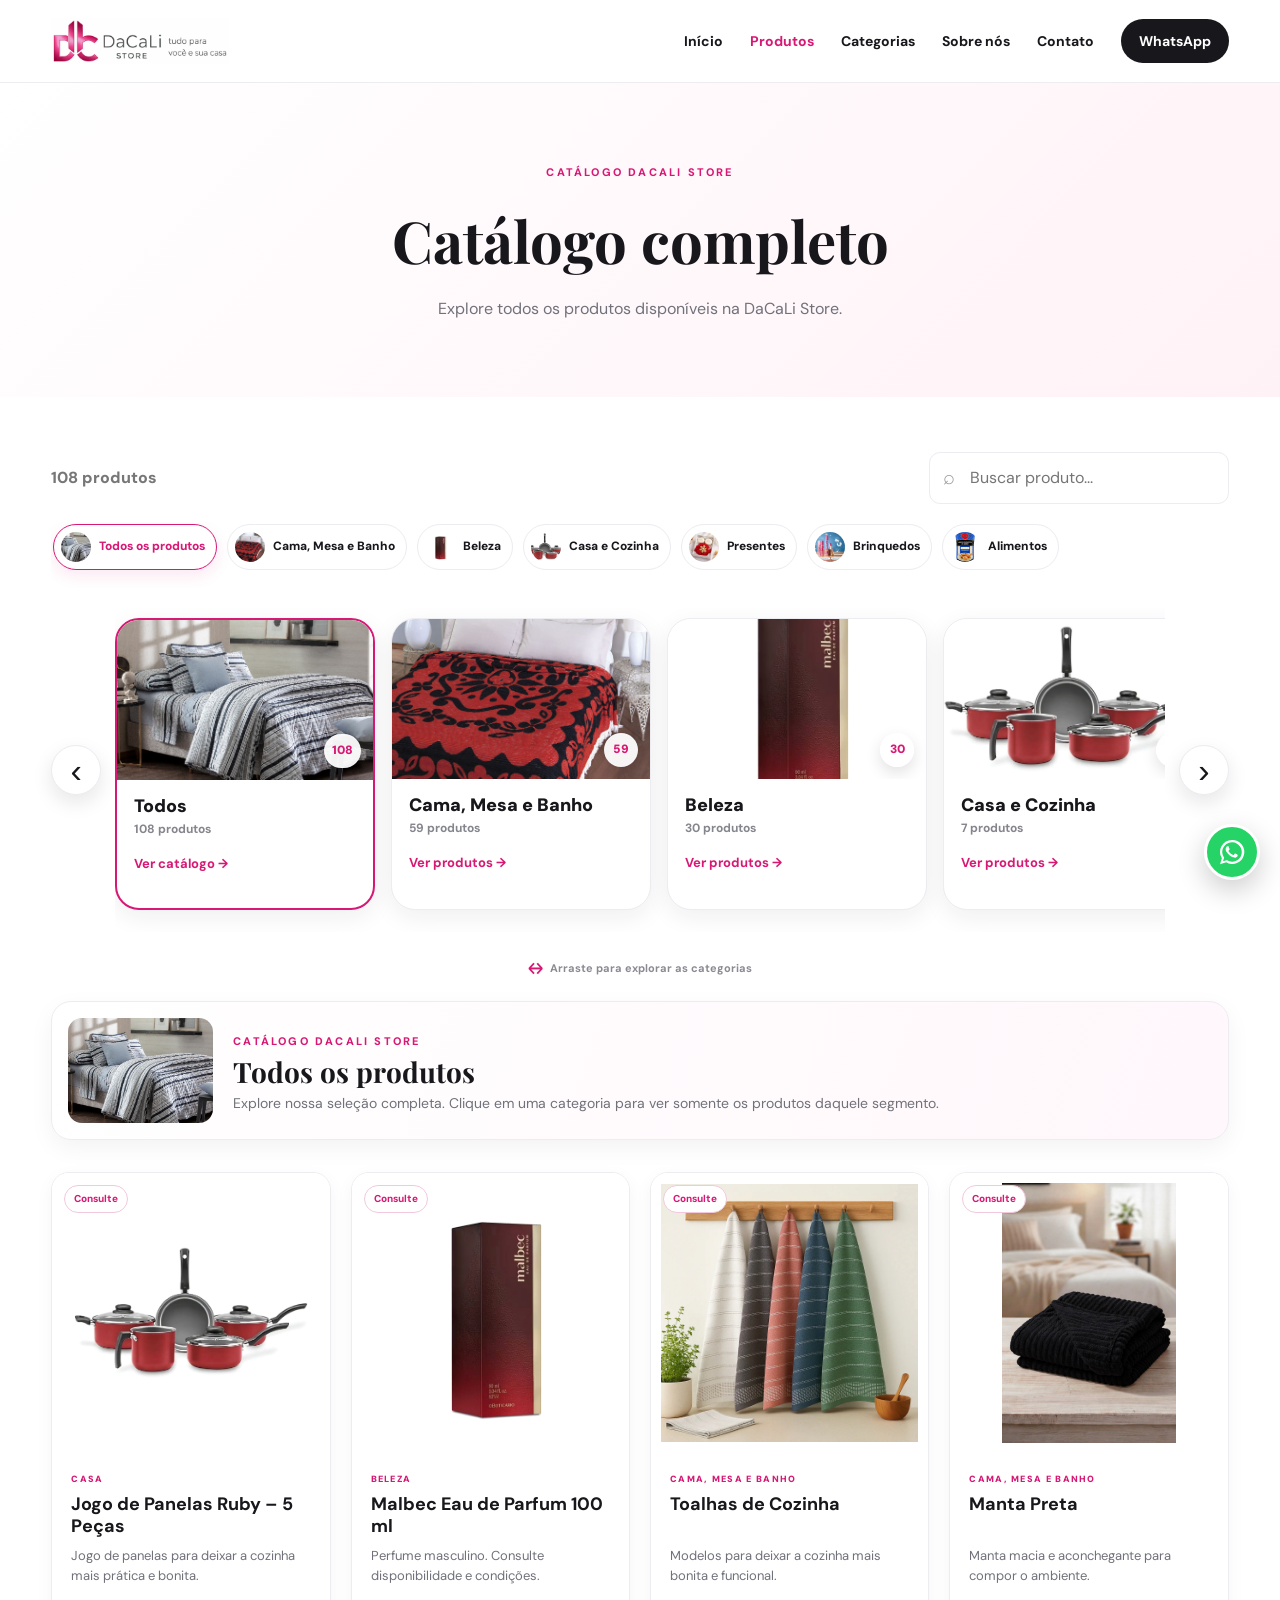
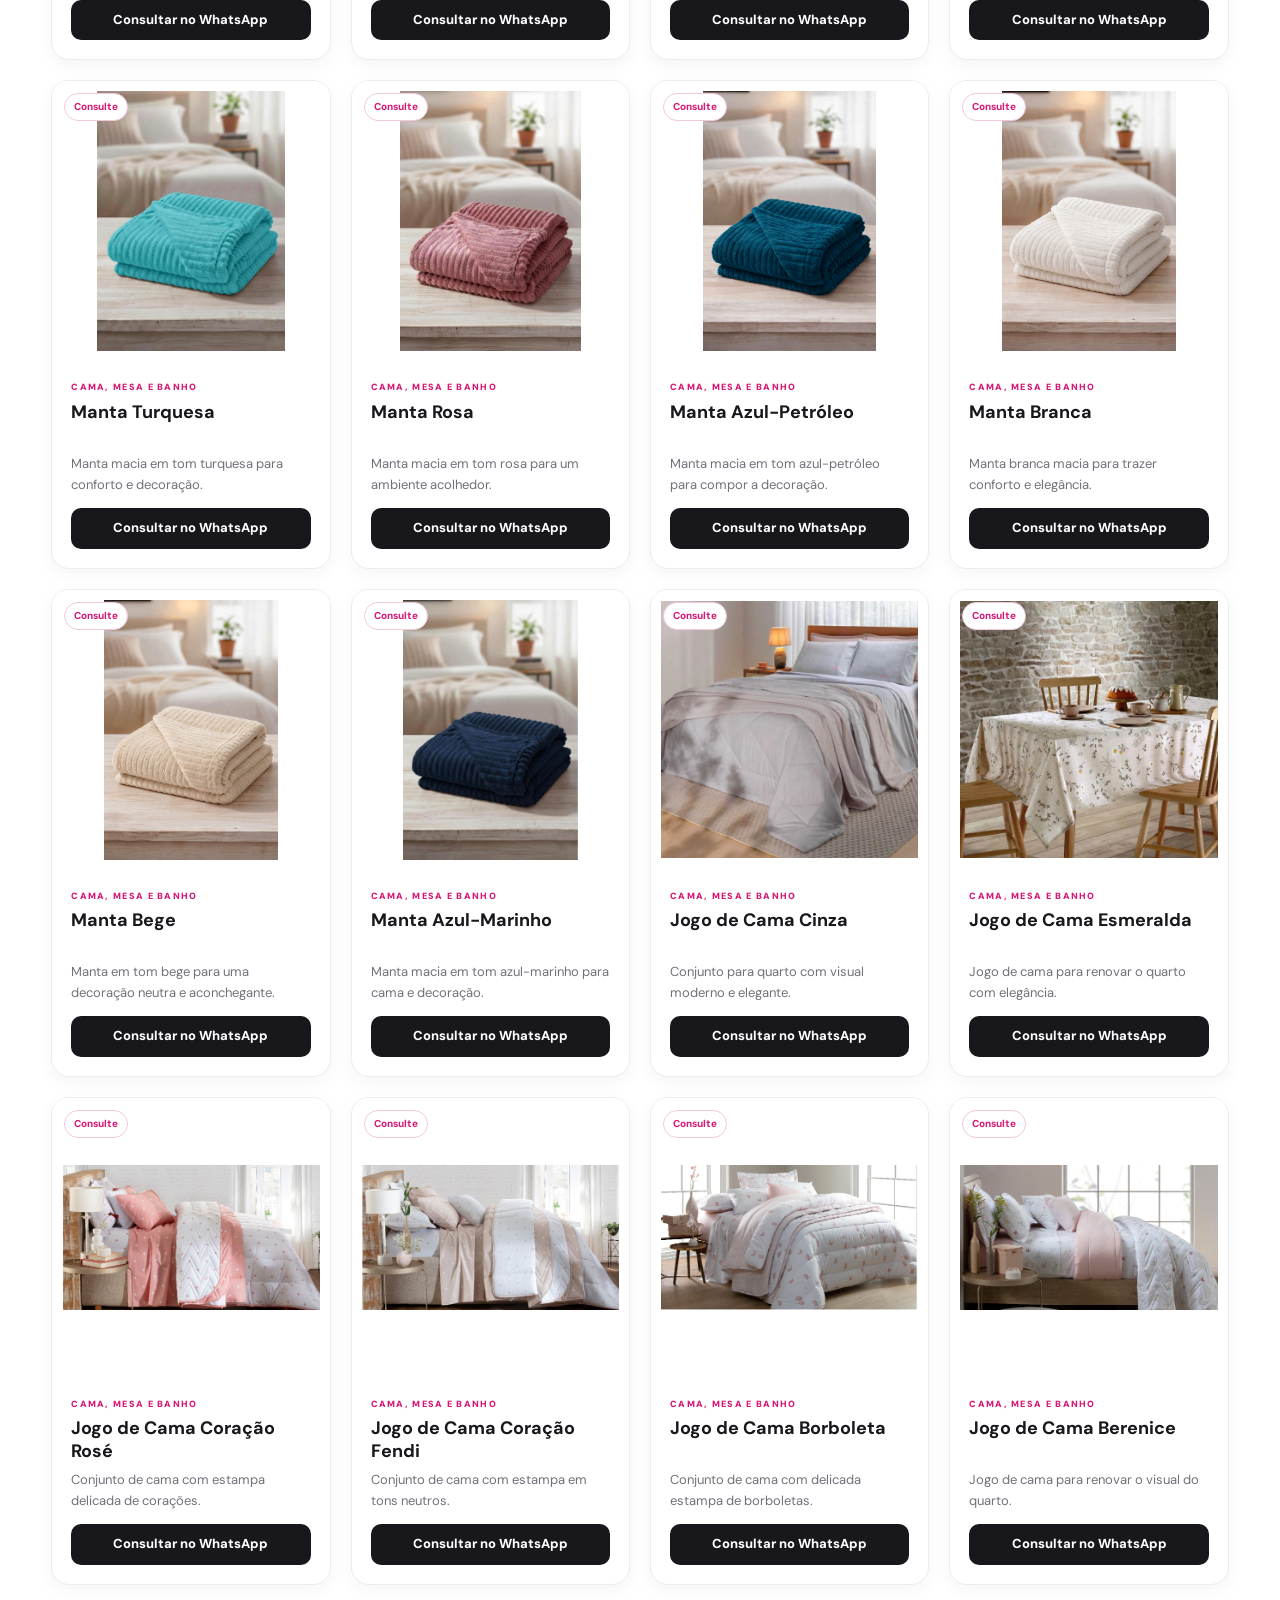
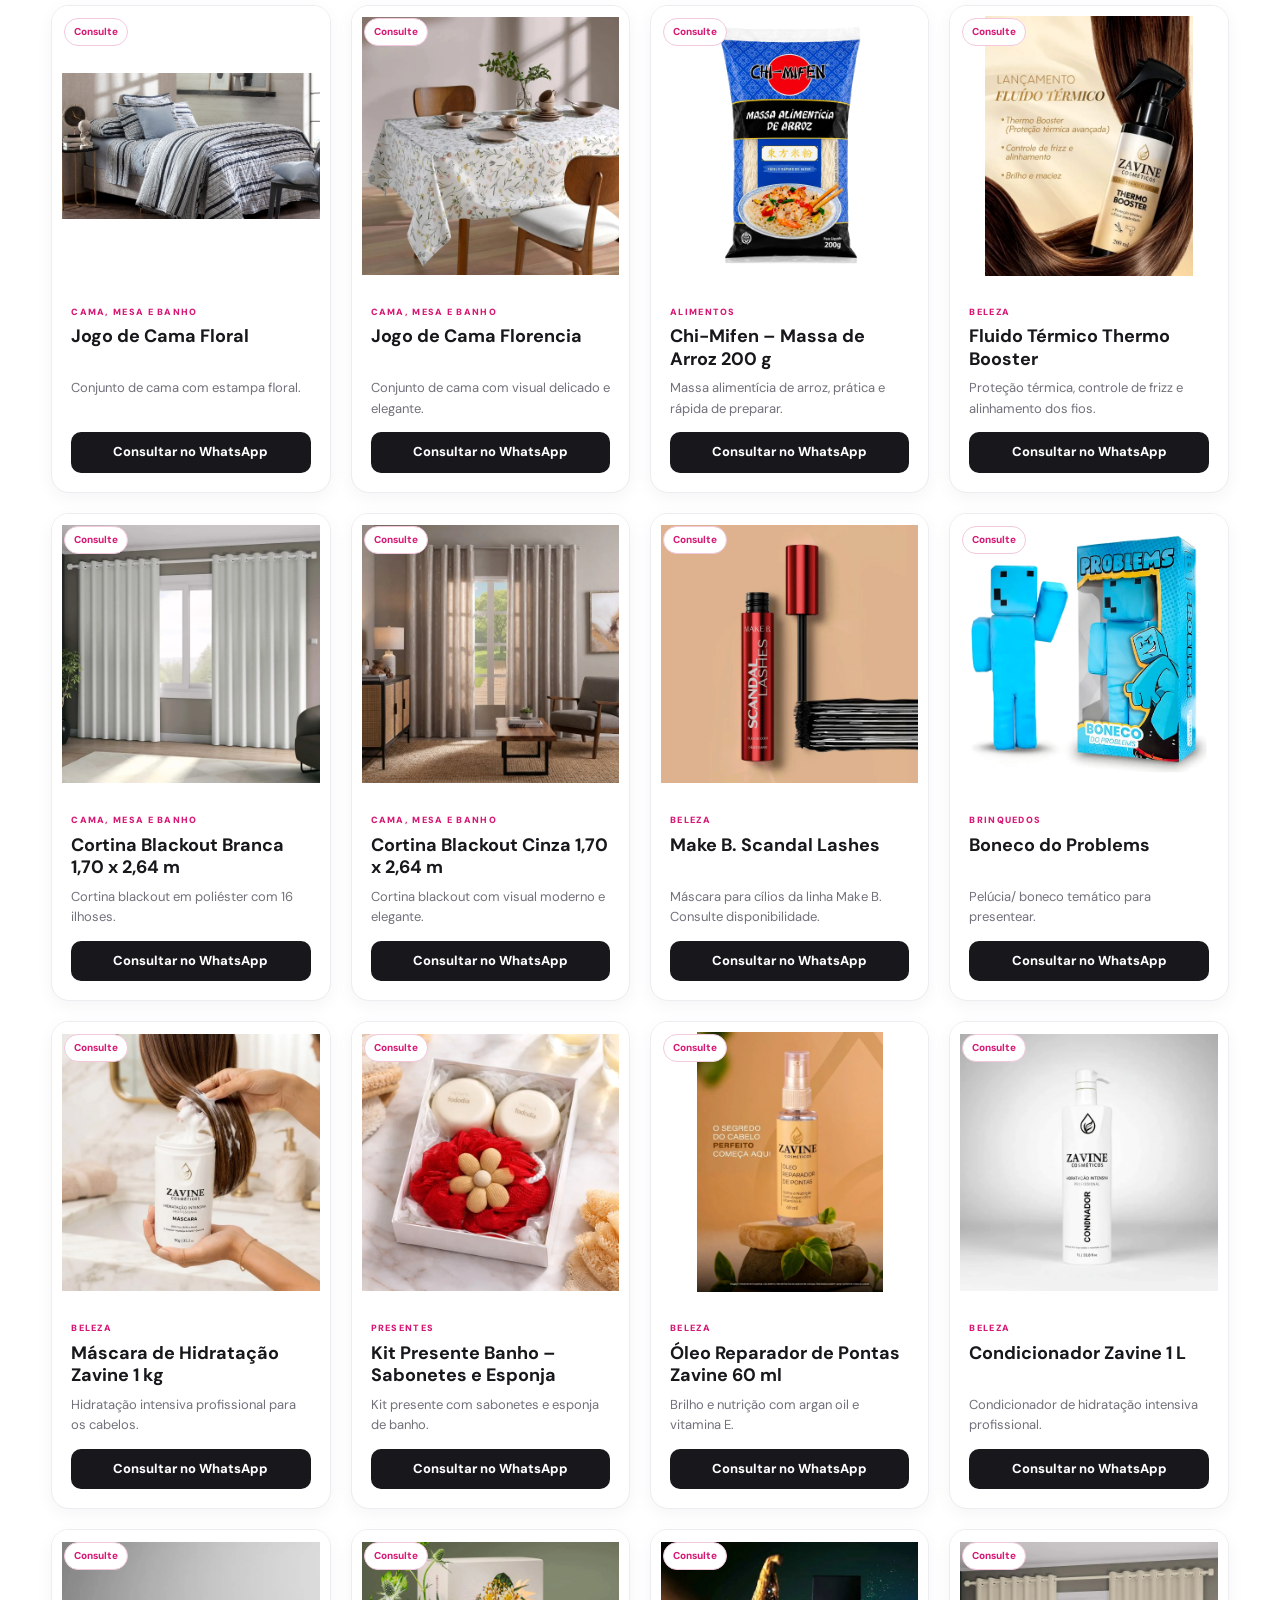
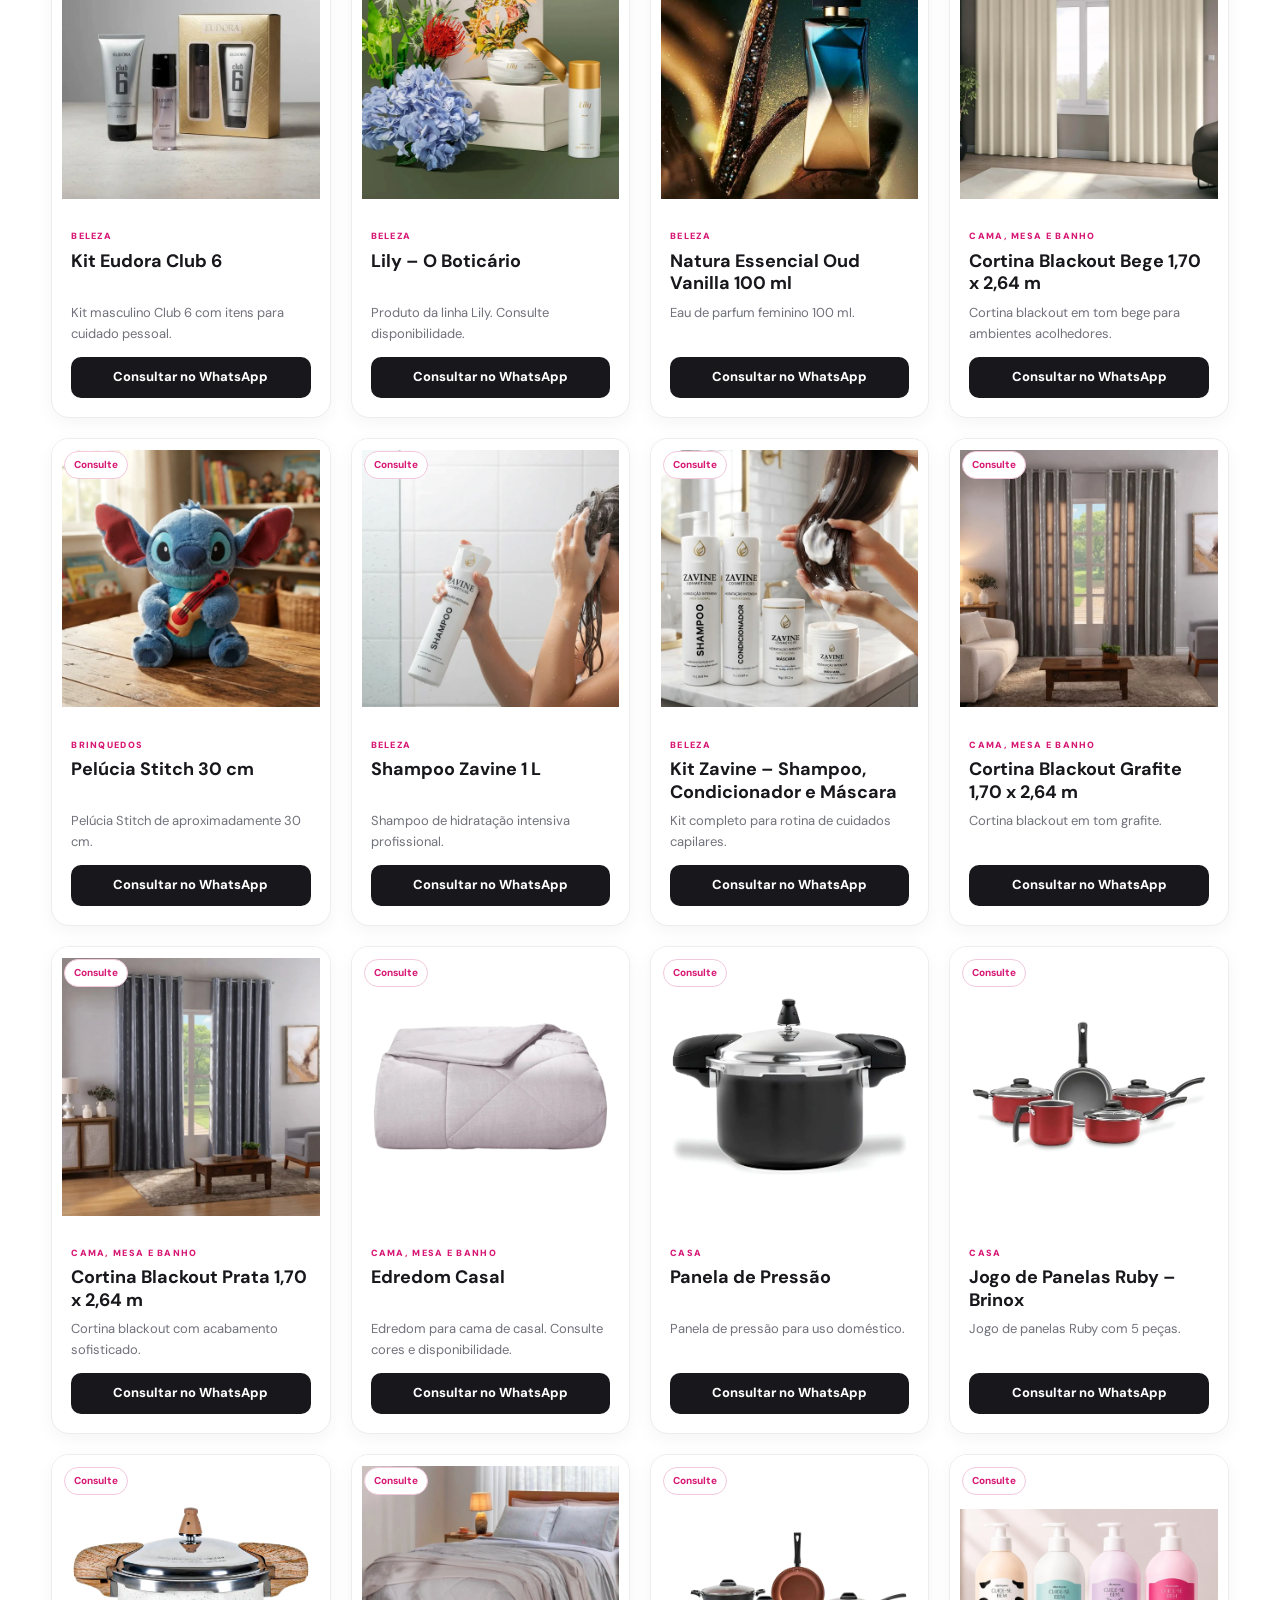
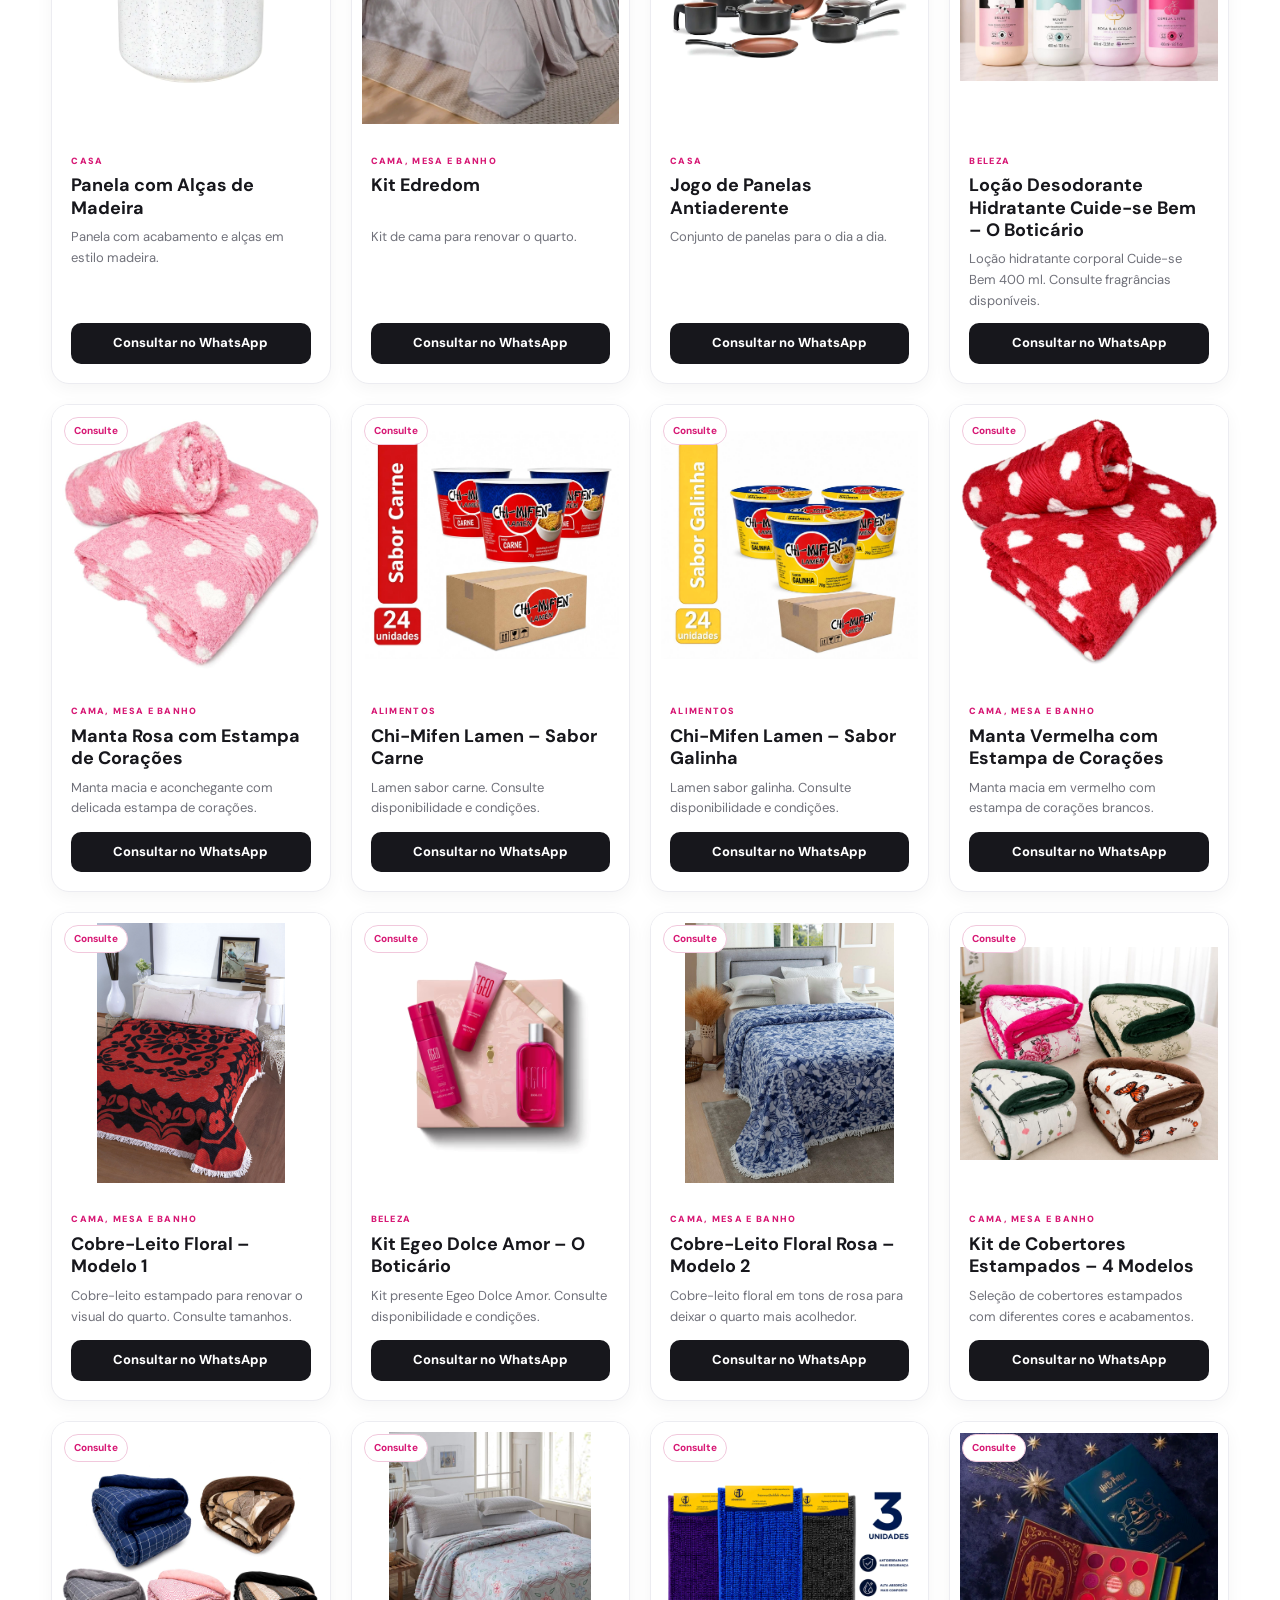
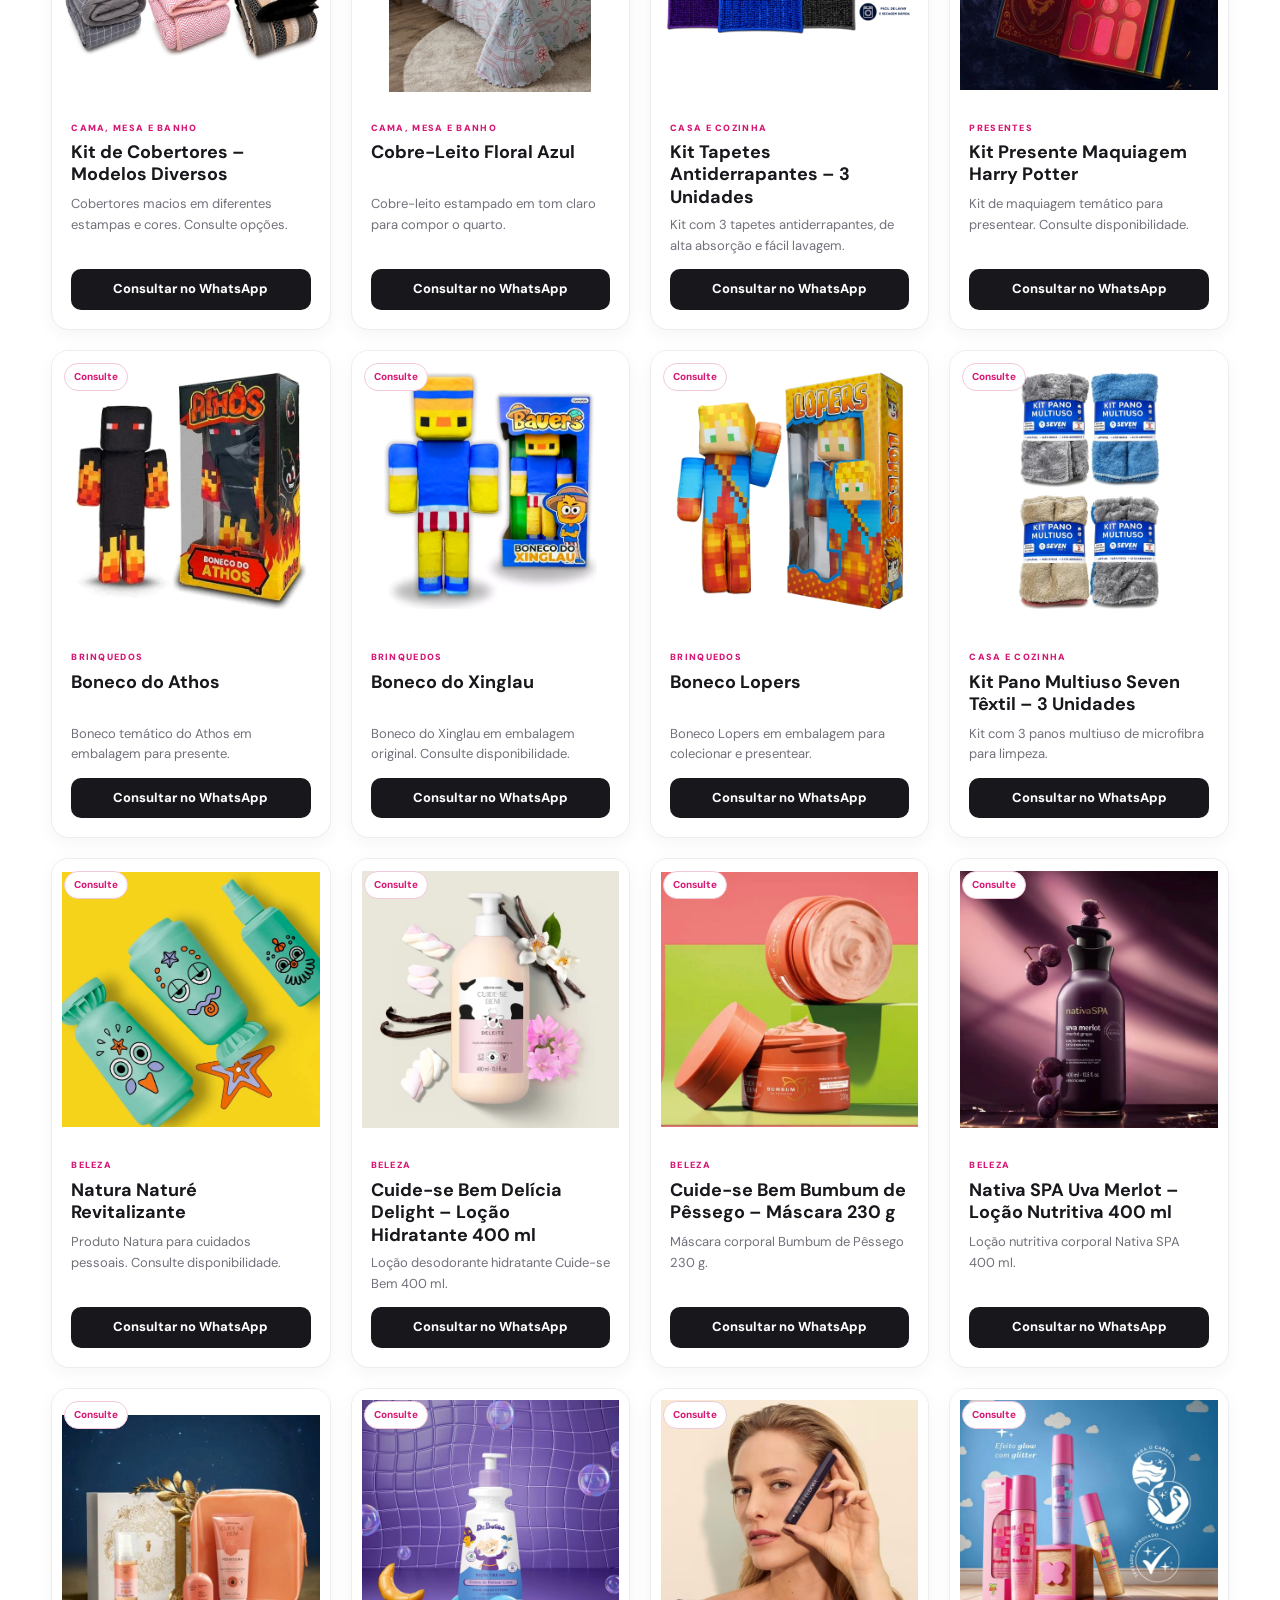
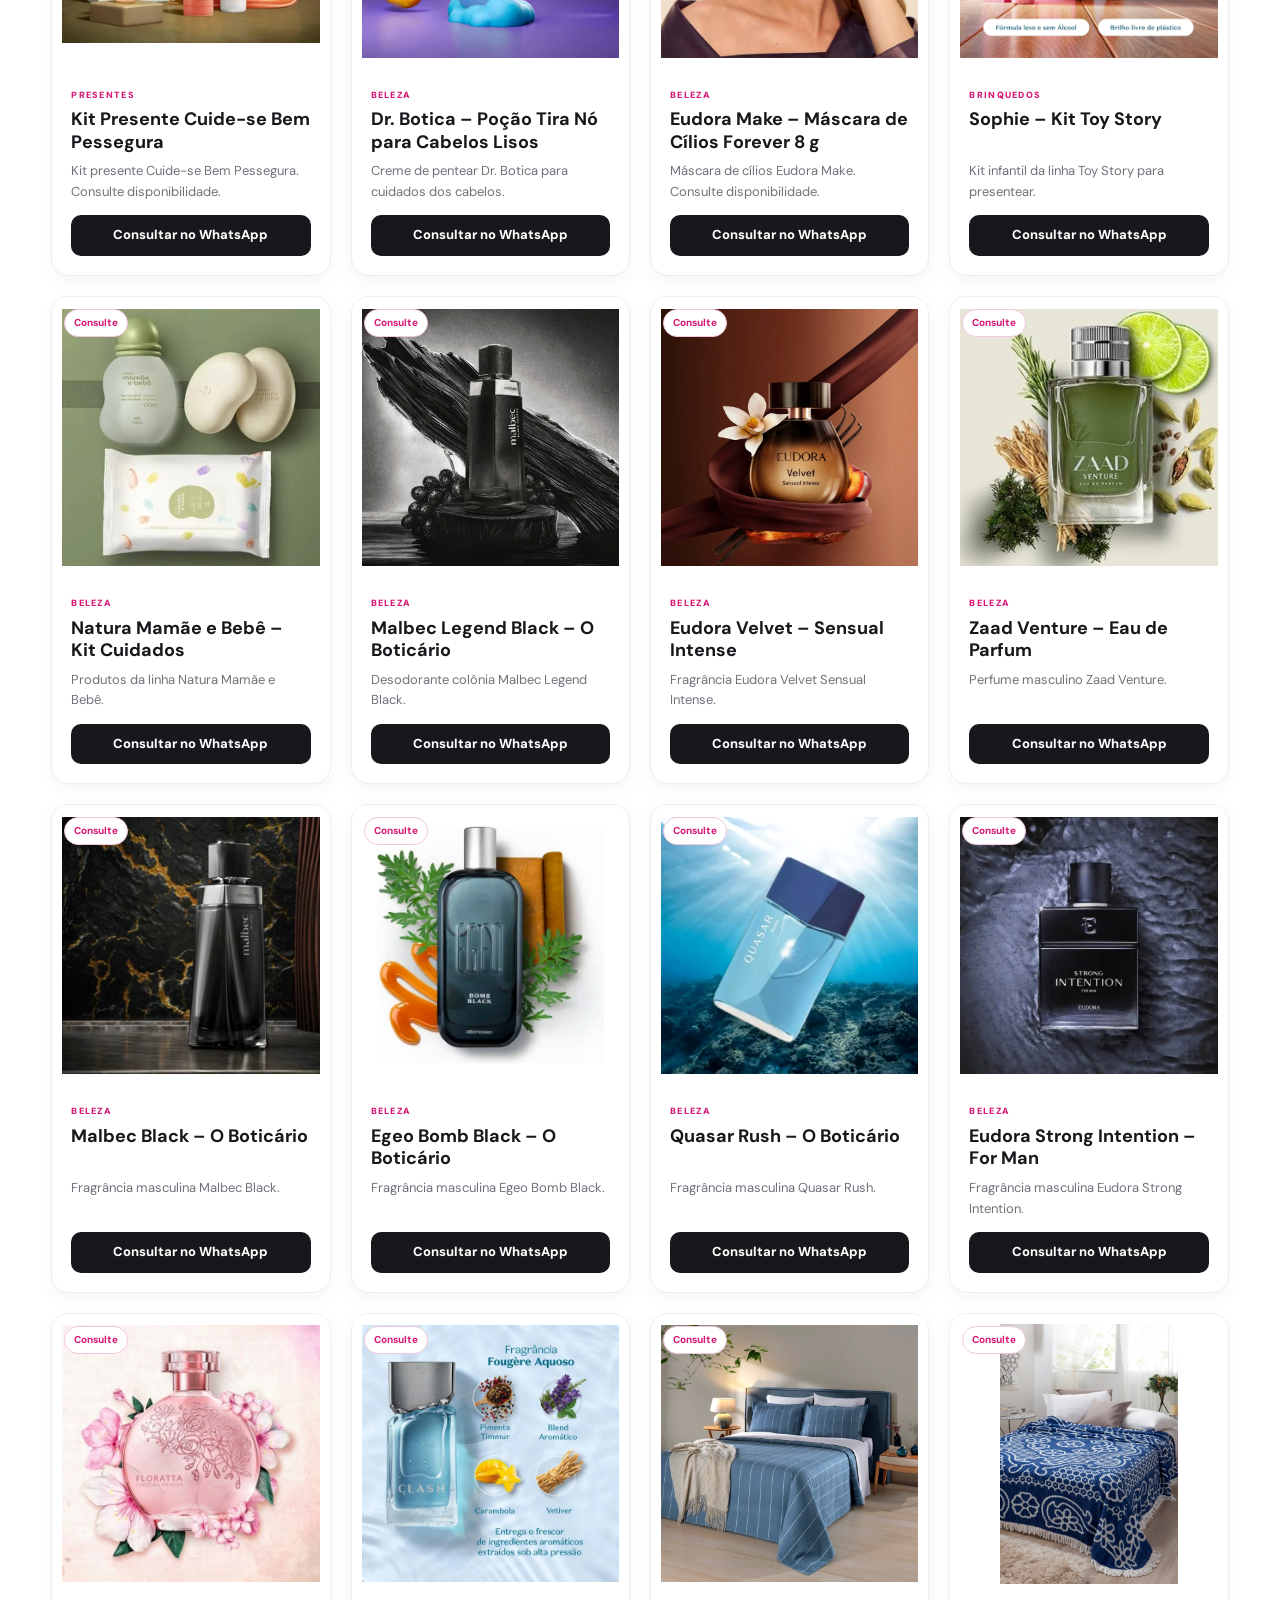
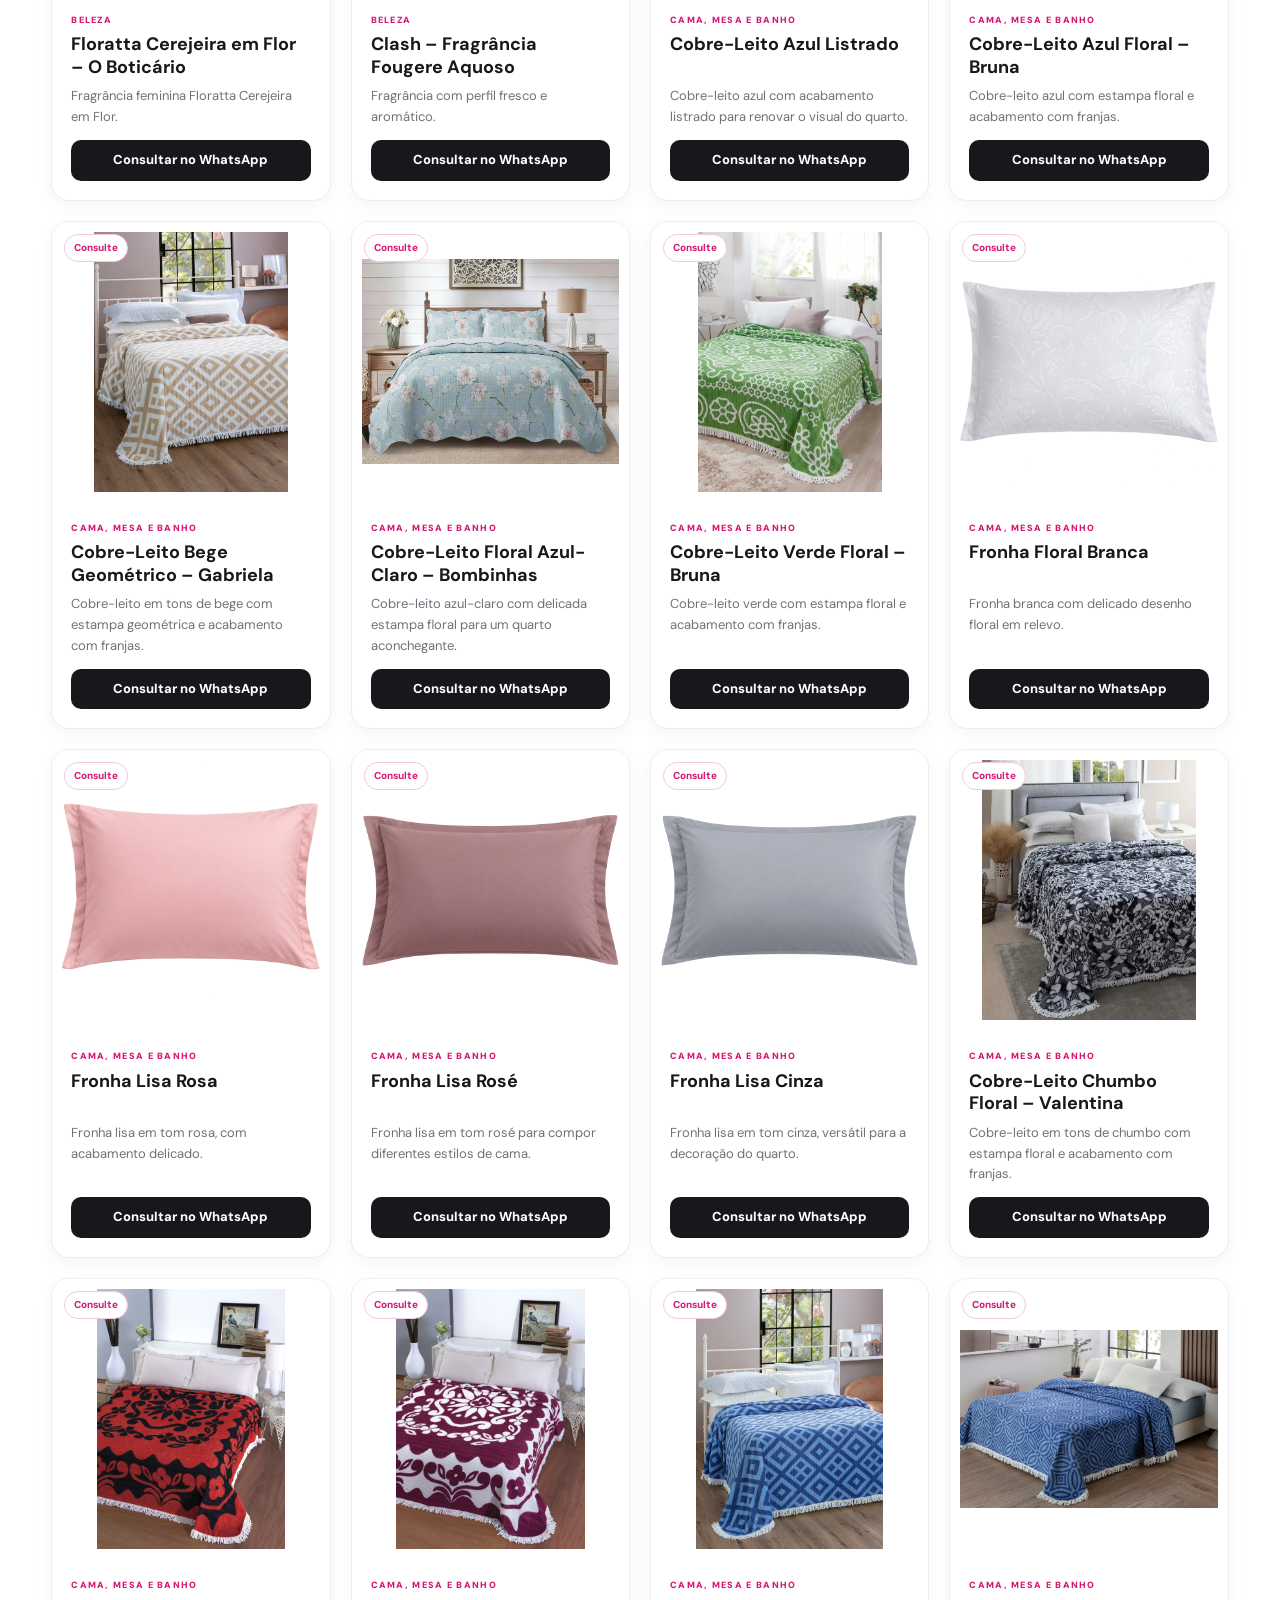
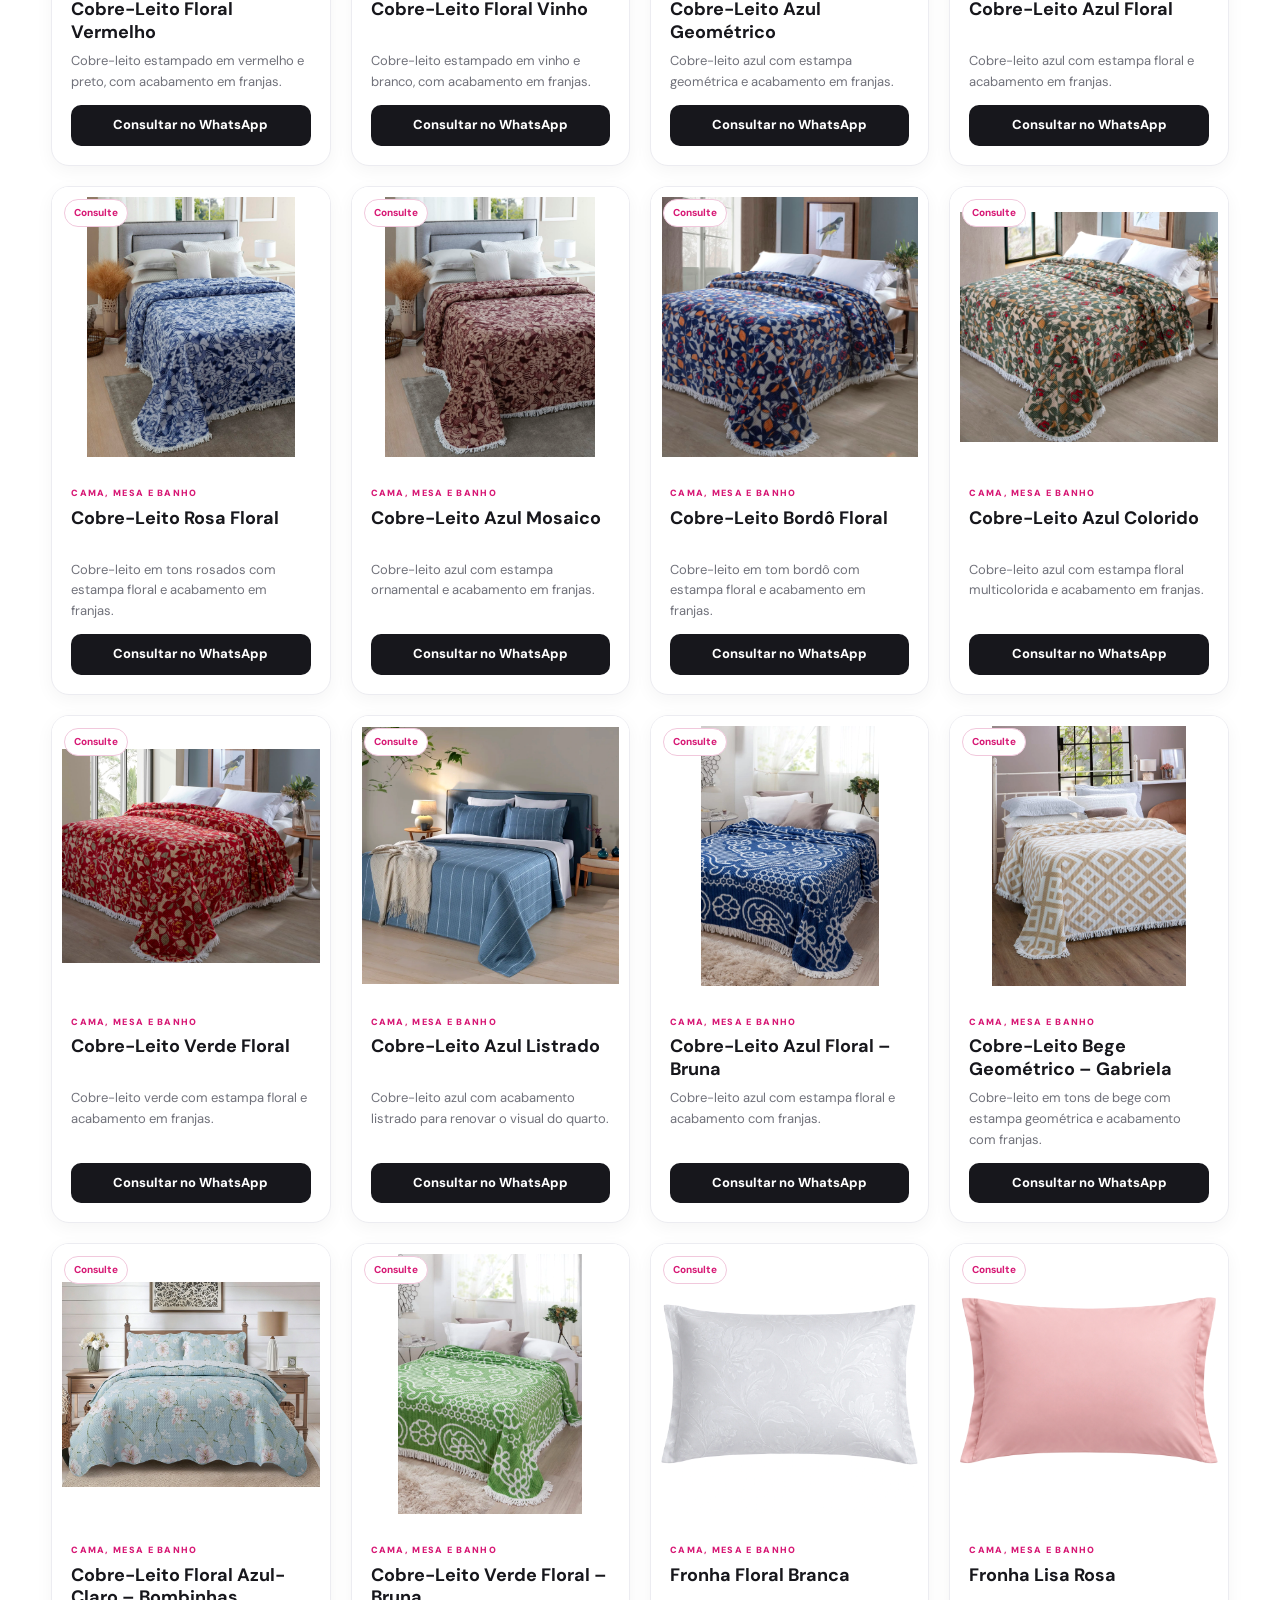
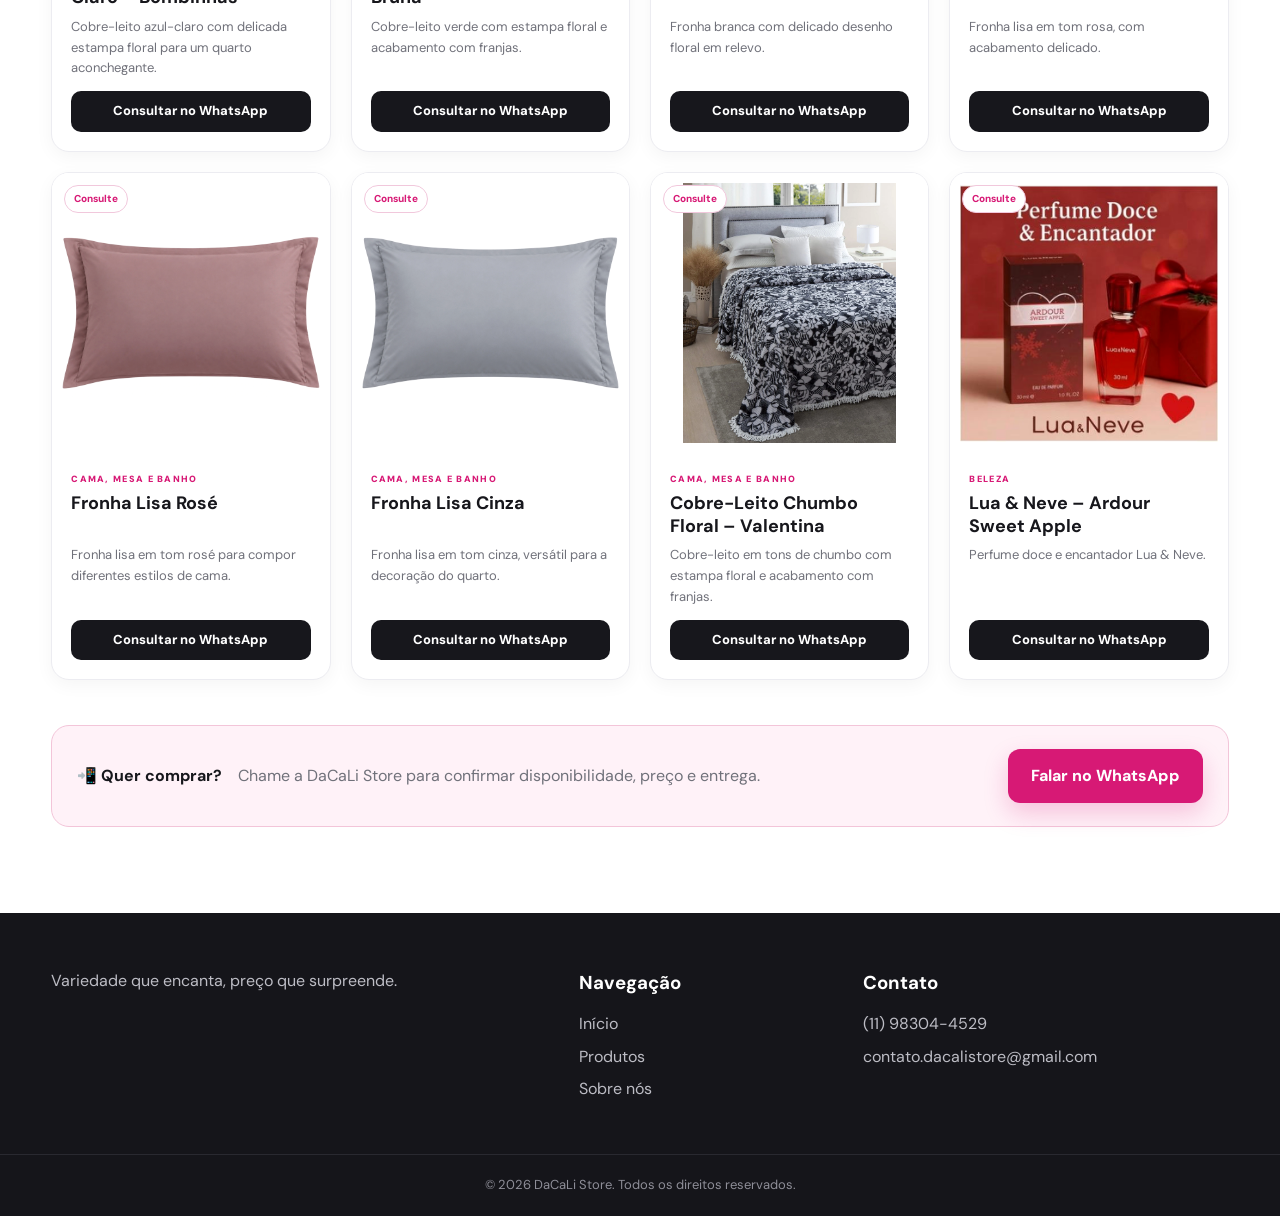
==== commit fa4f8d8d: "Add files via upload" ====
--- a/categoria.html
+++ b/categoria.html
@@ -325,66 +325,56 @@
 }
 
 </style><style>
-/* Identidade DaCaLi — rodapé com a logo circular enviada */
-.footer-logo-ring{
-  width:132px !important;
-  height:132px !important;
-  object-fit:contain !important;
-  object-position:center !important;
-  background:#15151a;
-  border-radius:20px;
-  padding:0;
-  margin-bottom:16px !important;
-  box-shadow:0 12px 30px rgba(0,0,0,.18);
-}
+
+
 .footer-brand-copy{max-width:310px}
 .footer-brand-copy p{margin-top:2px}
-@media(max-width:700px){.footer-logo-ring{width:112px !important;height:112px !important;border-radius:16px}}
+@media(max-width:700px){}
 
 /* Ajustes finais DaCaLi Store — identidade, acessibilidade e navegação */
 .brand{gap:12px;align-items:center;min-width:280px}
-.brand-wrap{display:flex;flex-direction:column;justify-content:center;line-height:1}
-.brand-tagline{display:block;margin-top:5px;color:#77727a;font-size:15px;font-weight:800;letter-spacing:.01em;white-space:nowrap}
-@media(max-width:900px){.brand{min-width:0}.brand-tagline{font-size:12px}}
-@media(max-width:600px){.brand{gap:7px}.brand img{width:142px;height:58px}.brand-tagline{font-size:10px;margin-top:3px}}
+
+
+@media(max-width:900px){.brand{min-width:0}}
+@media(max-width:600px){.brand{gap:7px}.brand img{width:142px;height:58px}}
 .category-slide{cursor:pointer;touch-action:pan-x}
 .category-slide:focus-visible{outline:3px solid rgba(215,25,117,.28);outline-offset:3px}
 .category-slide .category-slide-media{background:#faf7f9}
 .category-slide .category-slide-media img{object-fit:cover!important;padding:0!important}
 .category-slide b{font-size:13px}
-.footer-logo-ring{object-fit:contain!important;background:#080808!important;border:1px solid rgba(255,255,255,.08);box-shadow:0 12px 32px rgba(0,0,0,.28)!important}
-.footer-logo-caption{margin-top:10px;color:#f1edf0;font-weight:800;font-size:14px;letter-spacing:.02em}
-.footer-logo-caption span{color:#ef4b9a}
-@media(max-width:700px){.footer-logo-ring{width:118px!important;height:118px!important;border-radius:16px!important}}
+
+
+
+@media(max-width:700px){}
 
 </style></head><body>
-<header class="header"><div class="container nav"><a class="brand" href="index.html"><img src="[data-uri]" alt="DaCaLi Store" decoding="async"><span class="brand-wrap"><span class="brand-tagline">Tudo para você e sua casa</span></span></a><button aria-expanded="false" aria-label="Abrir menu" class="menu-toggle">☰</button><nav class="menu"><a href="index.html">Início</a><a class="active" href="produtos.html">Produtos</a><a href="index.html#categorias">Categorias</a><a href="index.html#sobre">Sobre nós</a><a href="index.html#contato">Contato</a><a class="nav-whatsapp" href="https://wa.me/5511983044529" rel="noopener" target="_blank">WhatsApp</a></nav></div></header>
+<header class="header"><div class="container nav"><a class="brand" href="index.html"><img alt="DaCaLi Store" decoding="async" src="[data-uri]"/></a><button aria-expanded="false" aria-label="Abrir menu" class="menu-toggle">☰</button><nav class="menu"><a href="index.html">Início</a><a class="active" href="produtos.html">Produtos</a><a href="index.html#categorias">Categorias</a><a href="index.html#sobre">Sobre nós</a><a href="index.html#contato">Contato</a><a class="nav-whatsapp" href="https://wa.me/5511983044529" rel="noopener" target="_blank">WhatsApp</a></nav></div></header>
 <main><section class="page-hero"><div class="container"><span class="eyebrow">CATÁLOGO DACALI STORE</span><h1 id="categoryPageTitle">Catálogo DaCaLi Store</h1><p id="categoryPageText">Escolha uma categoria e encontre os produtos da DaCaLi Store.</p></div></section>
-<section class="catalog section"><div class="container"><div class="catalog-top"><div><span class="catalog-count" id="catalogCount">108 produtos</span></div><div class="search-wrap"><span>⌕</span><input class="search" id="search" placeholder="Buscar produto..." type="search"/></div></div><nav class="category-mini-nav" id="categoryMiniNav" aria-label="Escolha uma categoria">
-<a class="mini-category" data-category-link="todos" href="categoria.html?categoria=todos"><img src="jogo-cama.jpg" alt=""><span>Todos os produtos</span></a>
-<a class="mini-category" data-category-link="cama-mesa-banho" href="categoria.html?categoria=cama-mesa-banho"><img src="cobre-leito-vermelho-floral.jpg" alt=""><span>Cama, Mesa e Banho</span></a>
-<a class="mini-category" data-category-link="beleza" href="categoria.html?categoria=beleza"><img src="malbec-caixa.jpg" alt=""><span>Beleza</span></a>
-<a class="mini-category" data-category-link="casa" href="categoria.html?categoria=casa"><img src="jogo-panelas-ruby.webp" alt=""><span>Casa e Cozinha</span></a>
-<a class="mini-category" data-category-link="presentes" href="categoria.html?categoria=presentes"><img src="kit-presente-banho.webp" alt=""><span>Presentes</span></a>
-<a class="mini-category" data-category-link="brinquedos" href="categoria.html?categoria=brinquedos"><img src="sophie-kit-toy-story.jpg" alt=""><span>Brinquedos</span></a>
-<a class="mini-category" data-category-link="alimentos" href="categoria.html?categoria=alimentos"><img src="chi-mifen-arroz.jpg" alt=""><span>Alimentos</span></a>
+<section class="catalog section"><div class="container"><div class="catalog-top"><div><span class="catalog-count" id="catalogCount">108 produtos</span></div><div class="search-wrap"><span>⌕</span><input class="search" id="search" placeholder="Buscar produto..." type="search"/></div></div><nav aria-label="Escolha uma categoria" class="category-mini-nav" id="categoryMiniNav">
+<a class="mini-category" data-category-link="todos" href="categoria.html?categoria=todos"><img alt="" src="jogo-cama.jpg"/><span>Todos os produtos</span></a>
+<a class="mini-category" data-category-link="cama-mesa-banho" href="categoria.html?categoria=cama-mesa-banho"><img alt="" src="cobre-leito-vermelho-floral.jpg"/><span>Cama, Mesa e Banho</span></a>
+<a class="mini-category" data-category-link="beleza" href="categoria.html?categoria=beleza"><img alt="" src="malbec-caixa.jpg"/><span>Beleza</span></a>
+<a class="mini-category" data-category-link="casa" href="categoria.html?categoria=casa"><img alt="" src="jogo-panelas-ruby.webp"/><span>Casa e Cozinha</span></a>
+<a class="mini-category" data-category-link="presentes" href="categoria.html?categoria=presentes"><img alt="" src="kit-presente-banho.webp"/><span>Presentes</span></a>
+<a class="mini-category" data-category-link="brinquedos" href="categoria.html?categoria=brinquedos"><img alt="" src="sophie-kit-toy-story.jpg"/><span>Brinquedos</span></a>
+<a class="mini-category" data-category-link="alimentos" href="categoria.html?categoria=alimentos"><img alt="" src="chi-mifen-arroz.jpg"/><span>Alimentos</span></a>
 </nav>
 <div aria-label="Categorias do catálogo" class="category-carousel">
 <button aria-label="Categoria anterior" class="carousel-arrow prev" type="button">‹</button>
 <div aria-label="Categorias do catálogo — arraste para navegar" class="category-track" id="categoryTrack" tabindex="0">
-<a class="category-slide active" data-category-link="todos" href="categoria.html?categoria=todos"><div class="category-slide-media"><img alt="Todos os produtos" src="jogo-cama.jpg"/><span class="category-badge">108</span></div><span>Todos</span><small data-category-count="todos">108 produtos</small><b>Ver catálogo →</b></a>
-<a class="category-slide" role="link" data-category-link="cama-mesa-banho" href="categoria.html?categoria=cama-mesa-banho"><div class="category-slide-media"><img alt="Cama, Mesa e Banho" src="cobre-leito-vermelho-floral.jpg"/><span class="category-badge">59</span></div><span>Cama, Mesa e Banho</span><small data-category-count="cama-mesa-banho">59 produtos</small><b>Ver produtos →</b></a>
-<a class="category-slide" data-category-link="beleza" href="categoria.html?categoria=beleza"><div class="category-slide-media"><img alt="Beleza" src="malbec-caixa.jpg"/><span class="category-badge">30</span></div><span>Beleza</span><small data-category-count="beleza">30 produtos</small><b>Ver produtos →</b></a>
-<a class="category-slide" data-category-link="casa" href="categoria.html?categoria=casa"><div class="category-slide-media"><img alt="Casa e Cozinha" src="jogo-panelas-ruby.webp"/><span class="category-badge">7</span></div><span>Casa e Cozinha</span><small data-category-count="casa">7 produtos</small><b>Ver produtos →</b></a>
-<a class="category-slide" data-category-link="presentes" href="categoria.html?categoria=presentes"><div class="category-slide-media"><img alt="Presentes" src="kit-presente-banho.webp"/><span class="category-badge">3</span></div><span>Presentes</span><small data-category-count="presentes">3 produtos</small><b>Ver produto →</b></a>
-<a class="category-slide" data-category-link="brinquedos" href="categoria.html?categoria=brinquedos"><div class="category-slide-media"><img alt="Brinquedos" src="sophie-kit-toy-story.jpg"/><span class="category-badge">6</span></div><span>Brinquedos</span><small data-category-count="brinquedos">6 produtos</small><b>Ver produtos →</b></a>
-<a class="category-slide" data-category-link="alimentos" href="categoria.html?categoria=alimentos"><div class="category-slide-media"><img alt="Alimentos" src="chi-mifen-arroz.jpg"/><span class="category-badge">3</span></div><span>Alimentos</span><small data-category-count="alimentos">3 produtos</small><b>Ver produto →</b></a>
+<a class="category-slide active" data-category-link="todos" href="categoria.html?categoria=todos"><div class="category-slide-media"><img alt="Todos os produtos" src="jogo-cama.jpg"><span class="category-badge">108</span></img></div><span>Todos</span><small data-category-count="todos">108 produtos</small><b>Ver catálogo →</b></a>
+<a class="category-slide" data-category-link="cama-mesa-banho" href="categoria.html?categoria=cama-mesa-banho" role="link"><div class="category-slide-media"><img alt="Cama, Mesa e Banho" src="cobre-leito-vermelho-floral.jpg"><span class="category-badge">59</span></img></div><span>Cama, Mesa e Banho</span><small data-category-count="cama-mesa-banho">59 produtos</small><b>Ver produtos →</b></a>
+<a class="category-slide" data-category-link="beleza" href="categoria.html?categoria=beleza"><div class="category-slide-media"><img alt="Beleza" src="malbec-caixa.jpg"><span class="category-badge">30</span></img></div><span>Beleza</span><small data-category-count="beleza">30 produtos</small><b>Ver produtos →</b></a>
+<a class="category-slide" data-category-link="casa" href="categoria.html?categoria=casa"><div class="category-slide-media"><img alt="Casa e Cozinha" src="jogo-panelas-ruby.webp"><span class="category-badge">7</span></img></div><span>Casa e Cozinha</span><small data-category-count="casa">7 produtos</small><b>Ver produtos →</b></a>
+<a class="category-slide" data-category-link="presentes" href="categoria.html?categoria=presentes"><div class="category-slide-media"><img alt="Presentes" src="kit-presente-banho.webp"><span class="category-badge">3</span></img></div><span>Presentes</span><small data-category-count="presentes">3 produtos</small><b>Ver produto →</b></a>
+<a class="category-slide" data-category-link="brinquedos" href="categoria.html?categoria=brinquedos"><div class="category-slide-media"><img alt="Brinquedos" src="sophie-kit-toy-story.jpg"><span class="category-badge">6</span></img></div><span>Brinquedos</span><small data-category-count="brinquedos">6 produtos</small><b>Ver produtos →</b></a>
+<a class="category-slide" data-category-link="alimentos" href="categoria.html?categoria=alimentos"><div class="category-slide-media"><img alt="Alimentos" src="chi-mifen-arroz.jpg"><span class="category-badge">3</span></img></div><span>Alimentos</span><small data-category-count="alimentos">3 produtos</small><b>Ver produto →</b></a>
 </div><button aria-label="Próxima categoria" class="carousel-arrow next" type="button">›</button></div><div class="category-carousel-hint">Arraste para explorar as categorias</div>
 <div aria-live="polite" class="selected-category" id="selectedCategory">
 <div class="selected-category-image"><img alt="Produtos DaCaLi Store" id="selectedCategoryImage" src="jogo-cama.jpg"/></div>
 <div><span class="eyebrow">CATÁLOGO DACALI STORE</span><h2 id="selectedCategoryTitle">Todos os produtos</h2><p id="selectedCategoryText">Escolha uma categoria acima para abrir uma página exclusiva com os produtos, fotos e detalhes do catálogo.</p></div>
-</div><div class="product-grid" id="productGrid"><article class="product-card" data-category="casa" data-name="jogo de panelas ruby – 5 peças"><div class="product-image"><img alt="Jogo de Panelas Ruby – 5 Peças" loading="lazy" src="panelas-ruby.jpg"/><span>Consulte</span></div><div class="product-info"><small>CASA</small><h3>Jogo de Panelas Ruby – 5 Peças</h3><p>Jogo de panelas para deixar a cozinha mais prática e bonita.</p><a class="product-btn" href="https://wa.me/5511983044529?text=Ol%C3%A1%2C%20DaCaLi%20Store%21%20Gostaria%20de%20consultar%20disponibilidade%20e%20valor%20de%20Jogo%20de%20Panelas%20Ruby%20%E2%80%93%205%20Pe%C3%A7as." rel="noopener" target="_blank">Consultar no WhatsApp</a></div></article><article class="product-card" data-category="beleza" data-name="malbec eau de parfum 100 ml"><div class="product-image"><img alt="Malbec Eau de Parfum 100 ml" loading="lazy" src="malbec-caixa.jpg"/><span>Consulte</span></div><div class="product-info"><small>BELEZA</small><h3>Malbec Eau de Parfum 100 ml</h3><p>Perfume masculino. Consulte disponibilidade e condições.</p><a class="product-btn" href="https://wa.me/5511983044529?text=Ol%C3%A1%2C%20DaCaLi%20Store%21%20Gostaria%20de%20consultar%20disponibilidade%20e%20valor%20de%20Malbec%20Eau%20de%20Parfum%20100%20ml." rel="noopener" target="_blank">Consultar no WhatsApp</a></div></article><article class="product-card" data-category="cama-mesa-banho" data-name="toalhas de cozinha"><div class="product-image"><img alt="Toalhas de Cozinha" loading="lazy" src="toalhas-cozinha.jpg"/><span>Consulte</span></div><div class="product-info"><small>CAMA, MESA E BANHO</small><h3>Toalhas de Cozinha</h3><p>Modelos para deixar a cozinha mais bonita e funcional.</p><a class="product-btn" href="https://wa.me/5511983044529?text=Ol%C3%A1%2C%20DaCaLi%20Store%21%20Gostaria%20de%20consultar%20disponibilidade%20e%20valor%20de%20Toalhas%20de%20Cozinha." rel="noopener" target="_blank">Consultar no WhatsApp</a></div></article><article class="product-card" data-category="cama-mesa-banho" data-name="manta preta"><div class="product-image"><img alt="Manta Preta" loading="lazy" src="manta-preta.jpg"/><span>Consulte</span></div><div class="product-info"><small>CAMA, MESA E BANHO</small><h3>Manta Preta</h3><p>Manta macia e aconchegante para compor o ambiente.</p><a class="product-btn" href="https://wa.me/5511983044529?text=Ol%C3%A1%2C%20DaCaLi%20Store%21%20Gostaria%20de%20consultar%20disponibilidade%20e%20valor%20de%20Manta%20Preta." rel="noopener" target="_blank">Consultar no WhatsApp</a></div></article><article class="product-card" data-category="cama-mesa-banho" data-name="manta turquesa"><div class="product-image"><img alt="Manta Turquesa" loading="lazy" src="manta-turquesa.jpg"/><span>Consulte</span></div><div class="product-info"><small>CAMA, MESA E BANHO</small><h3>Manta Turquesa</h3><p>Manta macia em tom turquesa para conforto e decoração.</p><a class="product-btn" href="https://wa.me/5511983044529?text=Ol%C3%A1%2C%20DaCaLi%20Store%21%20Gostaria%20de%20consultar%20disponibilidade%20e%20valor%20de%20Manta%20Turquesa." rel="noopener" target="_blank">Consultar no WhatsApp</a></div></article><article class="product-card" data-category="cama-mesa-banho" data-name="manta rosa"><div class="product-image"><img alt="Manta Rosa" loading="lazy" src="manta-rosa.jpg"/><span>Consulte</span></div><div class="product-info"><small>CAMA, MESA E BANHO</small><h3>Manta Rosa</h3><p>Manta macia em tom rosa para um ambiente acolhedor.</p><a class="product-btn" href="https://wa.me/5511983044529?text=Ol%C3%A1%2C%20DaCaLi%20Store%21%20Gostaria%20de%20consultar%20disponibilidade%20e%20valor%20de%20Manta%20Rosa." rel="noopener" target="_blank">Consultar no WhatsApp</a></div></article><article class="product-card" data-category="cama-mesa-banho" data-name="manta azul-petróleo"><div class="product-image"><img alt="Manta Azul-Petróleo" loading="lazy" src="manta-petroleo.jpg"/><span>Consulte</span></div><div class="product-info"><small>CAMA, MESA E BANHO</small><h3>Manta Azul-Petróleo</h3><p>Manta macia em tom azul-petróleo para compor a decoração.</p><a class="product-btn" href="https://wa.me/5511983044529?text=Ol%C3%A1%2C%20DaCaLi%20Store%21%20Gostaria%20de%20consultar%20disponibilidade%20e%20valor%20de%20Manta%20Azul-Petr%C3%B3leo." rel="noopener" target="_blank">Consultar no WhatsApp</a></div></article><article class="product-card" data-category="cama-mesa-banho" data-name="manta branca"><div class="product-image"><img alt="Manta Branca" loading="lazy" src="manta-branca.jpg"/><span>Consulte</span></div><div class="product-info"><small>CAMA, MESA E BANHO</small><h3>Manta Branca</h3><p>Manta branca macia para trazer conforto e elegância.</p><a class="product-btn" href="https://wa.me/5511983044529?text=Ol%C3%A1%2C%20DaCaLi%20Store%21%20Gostaria%20de%20consultar%20disponibilidade%20e%20valor%20de%20Manta%20Branca." rel="noopener" target="_blank">Consultar no WhatsApp</a></div></article><article class="product-card" data-category="cama-mesa-banho" data-name="manta bege"><div class="product-image"><img alt="Manta Bege" loading="lazy" src="manta-bege.jpg"/><span>Consulte</span></div><div class="product-info"><small>CAMA, MESA E BANHO</small><h3>Manta Bege</h3><p>Manta em tom bege para uma decoração neutra e aconchegante.</p><a class="product-btn" href="https://wa.me/5511983044529?text=Ol%C3%A1%2C%20DaCaLi%20Store%21%20Gostaria%20de%20consultar%20disponibilidade%20e%20valor%20de%20Manta%20Bege." rel="noopener" target="_blank">Consultar no WhatsApp</a></div></article><article class="product-card" data-category="cama-mesa-banho" data-name="manta azul-marinho"><div class="product-image"><img alt="Manta Azul-Marinho" loading="lazy" src="manta-marinho.jpg"/><span>Consulte</span></div><div class="product-info"><small>CAMA, MESA E BANHO</small><h3>Manta Azul-Marinho</h3><p>Manta macia em tom azul-marinho para cama e decoração.</p><a class="product-btn" href="https://wa.me/5511983044529?text=Ol%C3%A1%2C%20DaCaLi%20Store%21%20Gostaria%20de%20consultar%20disponibilidade%20e%20valor%20de%20Manta%20Azul-Marinho." rel="noopener" target="_blank">Consultar no WhatsApp</a></div></article><article class="product-card" data-category="cama-mesa-banho" data-name="jogo de cama cinza"><div class="product-image"><img alt="Jogo de Cama Cinza" loading="lazy" src="jogo-cama-cinza.jpg"/><span>Consulte</span></div><div class="product-info"><small>CAMA, MESA E BANHO</small><h3>Jogo de Cama Cinza</h3><p>Conjunto para quarto com visual moderno e elegante.</p><a class="product-btn" href="https://wa.me/5511983044529?text=Ol%C3%A1%2C%20DaCaLi%20Store%21%20Gostaria%20de%20consultar%20disponibilidade%20e%20valor%20de%20Jogo%20de%20Cama%20Cinza." rel="noopener" target="_blank">Consultar no WhatsApp</a></div></article><article class="product-card" data-category="cama-mesa-banho" data-name="jogo de cama esmeralda"><div class="product-image"><img alt="Jogo de Cama Esmeralda" loading="lazy" src="jogo-cama-esmeralda.jpg"/><span>Consulte</span></div><div class="product-info"><small>CAMA, MESA E BANHO</small><h3>Jogo de Cama Esmeralda</h3><p>Jogo de cama para renovar o quarto com elegância.</p><a class="product-btn" href="https://wa.me/5511983044529?text=Ol%C3%A1%2C%20DaCaLi%20Store%21%20Gostaria%20de%20consultar%20disponibilidade%20e%20valor%20de%20Jogo%20de%20Cama%20Esmeralda." rel="noopener" target="_blank">Consultar no WhatsApp</a></div></article><article class="product-card" data-category="cama-mesa-banho" data-name="jogo de cama coração rosé"><div class="product-image"><img alt="Jogo de Cama Coração Rosé" loading="lazy" src="jogo-cama-coracao-rose.jpg"/><span>Consulte</span></div><div class="product-info"><small>CAMA, MESA E BANHO</small><h3>Jogo de Cama Coração Rosé</h3><p>Conjunto de cama com estampa delicada de corações.</p><a class="product-btn" href="https://wa.me/5511983044529?text=Ol%C3%A1%2C%20DaCaLi%20Store%21%20Gostaria%20de%20consultar%20disponibilidade%20e%20valor%20de%20Jogo%20de%20Cama%20Cora%C3%A7%C3%A3o%20Ros%C3%A9." rel="noopener" target="_blank">Consultar no WhatsApp</a></div></article><article class="product-card" data-category="cama-mesa-banho" data-name="jogo de cama coração fendi"><div class="product-image"><img alt="Jogo de Cama Coração Fendi" loading="lazy" src="jogo-cama-coracao-fendi.jpg"/><span>Consulte</span></div><div class="product-info"><small>CAMA, MESA E BANHO</small><h3>Jogo de Cama Coração Fendi</h3><p>Conjunto de cama com estampa em tons neutros.</p><a class="product-btn" href="https://wa.me/5511983044529?text=Ol%C3%A1%2C%20DaCaLi%20Store%21%20Gostaria%20de%20consultar%20disponibilidade%20e%20valor%20de%20Jogo%20de%20Cama%20Cora%C3%A7%C3%A3o%20Fendi." rel="noopener" target="_blank">Consultar no WhatsApp</a></div></article><article class="product-card" data-category="cama-mesa-banho" data-name="jogo de cama borboleta"><div class="product-image"><img alt="Jogo de Cama Borboleta" loading="lazy" src="jogo-cama-borboleta.jpg"/><span>Consulte</span></div><div class="product-info"><small>CAMA, MESA E BANHO</small><h3>Jogo de Cama Borboleta</h3><p>Conjunto de cama com delicada estampa de borboletas.</p><a class="product-btn" href="https://wa.me/5511983044529?text=Ol%C3%A1%2C%20DaCaLi%20Store%21%20Gostaria%20de%20consultar%20disponibilidade%20e%20valor%20de%20Jogo%20de%20Cama%20Borboleta." rel="noopener" target="_blank">Consultar no WhatsApp</a></div></article><article class="product-card" data-category="cama-mesa-banho" data-name="jogo de cama berenice"><div class="product-image"><img alt="Jogo de Cama Berenice" loading="lazy" src="jogo-cama-berenice.jpg"/><span>Consulte</span></div><div class="product-info"><small>CAMA, MESA E BANHO</small><h3>Jogo de Cama Berenice</h3><p>Jogo de cama para renovar o visual do quarto.</p><a class="product-btn" href="https://wa.me/5511983044529?text=Ol%C3%A1%2C%20DaCaLi%20Store%21%20Gostaria%20de%20consultar%20disponibilidade%20e%20valor%20de%20Jogo%20de%20Cama%20Berenice." rel="noopener" target="_blank">Consultar no WhatsApp</a></div></article><article class="product-card" data-category="cama-mesa-banho" data-name="jogo de cama floral"><div class="product-image"><img alt="Jogo de Cama Floral" loading="lazy" src="jogo-cama.jpg"/><span>Consulte</span></div><div class="product-info"><small>CAMA, MESA E BANHO</small><h3>Jogo de Cama Floral</h3><p>Conjunto de cama com estampa floral.</p><a class="product-btn" href="https://wa.me/5511983044529?text=Ol%C3%A1%2C%20DaCaLi%20Store%21%20Gostaria%20de%20consultar%20disponibilidade%20e%20valor%20de%20Jogo%20de%20Cama%20Floral." rel="noopener" target="_blank">Consultar no WhatsApp</a></div></article><article class="product-card" data-category="cama-mesa-banho" data-name="jogo de cama florencia"><div class="product-image"><img alt="Jogo de Cama Florencia" loading="lazy" src="jogo-cama-florencia.jpg"/><span>Consulte</span></div><div class="product-info"><small>CAMA, MESA E BANHO</small><h3>Jogo de Cama Florencia</h3><p>Conjunto de cama com visual delicado e elegante.</p><a class="product-btn" href="https://wa.me/5511983044529?text=Ol%C3%A1%2C%20DaCaLi%20Store%21%20Gostaria%20de%20consultar%20disponibilidade%20e%20valor%20de%20Jogo%20de%20Cama%20Florencia." rel="noopener" target="_blank">Consultar no WhatsApp</a></div></article><article class="product-card" data-category="alimentos" data-name="chi-mifen – massa de arroz 200 g"><div class="product-image"><img alt="Chi-Mifen – Massa de Arroz 200 g" loading="lazy" src="chi-mifen-arroz.jpg"/><span>Consulte</span></div><div class="product-info"><small>ALIMENTOS</small><h3>Chi-Mifen – Massa de Arroz 200 g</h3><p>Massa alimentícia de arroz, prática e rápida de preparar.</p><a class="product-btn" href="https://wa.me/5511983044529?text=Ol%C3%A1%2C%20DaCaLi%20Store%21%20Gostaria%20de%20consultar%20disponibilidade%20e%20valor%20de%20Chi-Mifen%20%E2%80%93%20Massa%20de%20Arroz%20200%20g." rel="noopener" target="_blank">Consultar no WhatsApp</a></div></article><article class="product-card" data-category="beleza" data-name="fluido térmico thermo booster"><div class="product-image"><img alt="Fluido Térmico Thermo Booster" loading="lazy" src="thermo-booster.webp"/><span>Consulte</span></div><div class="product-info"><small>BELEZA</small><h3>Fluido Térmico Thermo Booster</h3><p>Proteção térmica, controle de frizz e alinhamento dos fios.</p><a class="product-btn" href="https://wa.me/5511983044529?text=Ol%C3%A1%2C%20DaCaLi%20Store%21%20Gostaria%20de%20consultar%20disponibilidade%20e%20valor%20de%20Fluido%20T%C3%A9rmico%20Thermo%20Booster." rel="noopener" target="_blank">Consultar no WhatsApp</a></div></article><article class="product-card" data-category="cama-mesa-banho" data-name="cortina blackout branca 1,70 x 2,64 m"><div class="product-image"><img alt="Cortina Blackout Branca 1,70 x 2,64 m" loading="lazy" src="cortina-blackout-branca.webp"/><span>Consulte</span></div><div class="product-info"><small>CAMA, MESA E BANHO</small><h3>Cortina Blackout Branca 1,70 x 2,64 m</h3><p>Cortina blackout em poliéster com 16 ilhoses.</p><a class="product-btn" href="https://wa.me/5511983044529?text=Ol%C3%A1%2C%20DaCaLi%20Store%21%20Gostaria%20de%20consultar%20disponibilidade%20e%20valor%20de%20Cortina%20Blackout%20Branca%201%2C70%20x%202%2C64%20m." rel="noopener" target="_blank">Consultar no WhatsApp</a></div></article><article class="product-card" data-category="cama-mesa-banho" data-name="cortina blackout cinza 1,70 x 2,64 m"><div class="product-image"><img alt="Cortina Blackout Cinza 1,70 x 2,64 m" loading="lazy" src="cortina-blackout-cinza.webp"/><span>Consulte</span></div><div class="product-info"><small>CAMA, MESA E BANHO</small><h3>Cortina Blackout Cinza 1,70 x 2,64 m</h3><p>Cortina blackout com visual moderno e elegante.</p><a class="product-btn" href="https://wa.me/5511983044529?text=Ol%C3%A1%2C%20DaCaLi%20Store%21%20Gostaria%20de%20consultar%20disponibilidade%20e%20valor%20de%20Cortina%20Blackout%20Cinza%201%2C70%20x%202%2C64%20m." rel="noopener" target="_blank">Consultar no WhatsApp</a></div></article><article class="product-card" data-category="beleza" data-name="make b. scandal lashes"><div class="product-image"><img alt="Make B. Scandal Lashes" loading="lazy" src="make-b-lashes.webp"/><span>Consulte</span></div><div class="product-info"><small>BELEZA</small><h3>Make B. Scandal Lashes</h3><p>Máscara para cílios da linha Make B. Consulte disponibilidade.</p><a class="product-btn" href="https://wa.me/5511983044529?text=Ol%C3%A1%2C%20DaCaLi%20Store%21%20Gostaria%20de%20consultar%20disponibilidade%20e%20valor%20de%20Make%20B.%20Scandal%20Lashes." rel="noopener" target="_blank">Consultar no WhatsApp</a></div></article><article class="product-card" data-category="brinquedos" data-name="boneco do problems"><div class="product-image"><img alt="Boneco do Problems" loading="lazy" src="boneco-problems.webp"/><span>Consulte</span></div><div class="product-info"><small>BRINQUEDOS</small><h3>Boneco do Problems</h3><p>Pelúcia/ boneco temático para presentear.</p><a class="product-btn" href="https://wa.me/5511983044529?text=Ol%C3%A1%2C%20DaCaLi%20Store%21%20Gostaria%20de%20consultar%20disponibilidade%20e%20valor%20de%20Boneco%20do%20Problems." rel="noopener" target="_blank">Consultar no WhatsApp</a></div></article><article class="product-card" data-category="beleza" data-name="máscara de hidratação zavine 1 kg"><div class="product-image"><img alt="Máscara de Hidratação Zavine 1 kg" loading="lazy" src="mascara-zavine.webp"/><span>Consulte</span></div><div class="product-info"><small>BELEZA</small><h3>Máscara de Hidratação Zavine 1 kg</h3><p>Hidratação intensiva profissional para os cabelos.</p><a class="product-btn" href="https://wa.me/5511983044529?text=Ol%C3%A1%2C%20DaCaLi%20Store%21%20Gostaria%20de%20consultar%20disponibilidade%20e%20valor%20de%20M%C3%A1scara%20de%20Hidrata%C3%A7%C3%A3o%20Zavine%201%20kg." rel="noopener" target="_blank">Consultar no WhatsApp</a></div></article><article class="product-card" data-category="presentes" data-name="kit presente banho – sabonetes e esponja"><div class="product-image"><img alt="Kit Presente Banho – Sabonetes e Esponja" loading="lazy" src="kit-presente-banho.webp"/><span>Consulte</span></div><div class="product-info"><small>PRESENTES</small><h3>Kit Presente Banho – Sabonetes e Esponja</h3><p>Kit presente com sabonetes e esponja de banho.</p><a class="product-btn" href="https://wa.me/5511983044529?text=Ol%C3%A1%2C%20DaCaLi%20Store%21%20Gostaria%20de%20consultar%20disponibilidade%20e%20valor%20de%20Kit%20Presente%20Banho%20%E2%80%93%20Sabonetes%20e%20Esponja." rel="noopener" target="_blank">Consultar no WhatsApp</a></div></article><article class="product-card" data-category="beleza" data-name="óleo reparador de pontas zavine 60 ml"><div class="product-image"><img alt="Óleo Reparador de Pontas Zavine 60 ml" loading="lazy" src="oleo-reparador-zavine.webp"/><span>Consulte</span></div><div class="product-info"><small>BELEZA</small><h3>Óleo Reparador de Pontas Zavine 60 ml</h3><p>Brilho e nutrição com argan oil e vitamina E.</p><a class="product-btn" href="https://wa.me/5511983044529?text=Ol%C3%A1%2C%20DaCaLi%20Store%21%20Gostaria%20de%20consultar%20disponibilidade%20e%20valor%20de%20%C3%93leo%20Reparador%20de%20Pontas%20Zavine%2060%20ml." rel="noopener" target="_blank">Consultar no WhatsApp</a></div></article><article class="product-card" data-category="beleza" data-name="condicionador zavine 1 l"><div class="product-image"><img alt="Condicionador Zavine 1 L" loading="lazy" src="condicionador-zavine.webp"/><span>Consulte</span></div><div class="product-info"><small>BELEZA</small><h3>Condicionador Zavine 1 L</h3><p>Condicionador de hidratação intensiva profissional.</p><a class="product-btn" href="https://wa.me/5511983044529?text=Ol%C3%A1%2C%20DaCaLi%20Store%21%20Gostaria%20de%20consultar%20disponibilidade%20e%20valor%20de%20Condicionador%20Zavine%201%20L." rel="noopener" target="_blank">Consultar no WhatsApp</a></div></article><article class="product-card" data-category="beleza" data-name="kit eudora club 6"><div class="product-image"><img alt="Kit Eudora Club 6" loading="lazy" src="kit-eudora-club6.webp"/><span>Consulte</span></div><div class="product-info"><small>BELEZA</small><h3>Kit Eudora Club 6</h3><p>Kit masculino Club 6 com itens para cuidado pessoal.</p><a class="product-btn" href="https://wa.me/5511983044529?text=Ol%C3%A1%2C%20DaCaLi%20Store%21%20Gostaria%20de%20consultar%20disponibilidade%20e%20valor%20de%20Kit%20Eudora%20Club%206." rel="noopener" target="_blank">Consultar no WhatsApp</a></div></article><article class="product-card" data-category="beleza" data-name="lily – o boticário"><div class="product-image"><img alt="Lily – O Boticário" loading="lazy" src="lily-o-boticario.webp"/><span>Consulte</span></div><div class="product-info"><small>BELEZA</small><h3>Lily – O Boticário</h3><p>Produto da linha Lily. Consulte disponibilidade.</p><a class="product-btn" href="https://wa.me/5511983044529?text=Ol%C3%A1%2C%20DaCaLi%20Store%21%20Gostaria%20de%20consultar%20disponibilidade%20e%20valor%20de%20Lily%20%E2%80%93%20O%20Botic%C3%A1rio." rel="noopener" target="_blank">Consultar no WhatsApp</a></div></article><article class="product-card" data-category="beleza" data-name="natura essencial oud vanilla 100 ml"><div class="product-image"><img alt="Natura Essencial Oud Vanilla 100 ml" loading="lazy" src="essencial-oud-vanilla.webp"/><span>Consulte</span></div><div class="product-info"><small>BELEZA</small><h3>Natura Essencial Oud Vanilla 100 ml</h3><p>Eau de parfum feminino 100 ml.</p><a class="product-btn" href="https://wa.me/5511983044529?text=Ol%C3%A1%2C%20DaCaLi%20Store%21%20Gostaria%20de%20consultar%20disponibilidade%20e%20valor%20de%20Natura%20Essencial%20Oud%20Vanilla%20100%20ml." rel="noopener" target="_blank">Consultar no WhatsApp</a></div></article><article class="product-card" data-category="cama-mesa-banho" data-name="cortina blackout bege 1,70 x 2,64 m"><div class="product-image"><img alt="Cortina Blackout Bege 1,70 x 2,64 m" loading="lazy" src="cortina-blackout-bege.webp"/><span>Consulte</span></div><div class="product-info"><small>CAMA, MESA E BANHO</small><h3>Cortina Blackout Bege 1,70 x 2,64 m</h3><p>Cortina blackout em tom bege para ambientes acolhedores.</p><a class="product-btn" href="https://wa.me/5511983044529?text=Ol%C3%A1%2C%20DaCaLi%20Store%21%20Gostaria%20de%20consultar%20disponibilidade%20e%20valor%20de%20Cortina%20Blackout%20Bege%201%2C70%20x%202%2C64%20m." rel="noopener" target="_blank">Consultar no WhatsApp</a></div></article><article class="product-card" data-category="brinquedos" data-name="pelúcia stitch 30 cm"><div class="product-image"><img alt="Pelúcia Stitch 30 cm" loading="lazy" src="pelucia-stitch.webp"/><span>Consulte</span></div><div class="product-info"><small>BRINQUEDOS</small><h3>Pelúcia Stitch 30 cm</h3><p>Pelúcia Stitch de aproximadamente 30 cm.</p><a class="product-btn" href="https://wa.me/5511983044529?text=Ol%C3%A1%2C%20DaCaLi%20Store%21%20Gostaria%20de%20consultar%20disponibilidade%20e%20valor%20de%20Pel%C3%BAcia%20Stitch%2030%20cm." rel="noopener" target="_blank">Consultar no WhatsApp</a></div></article><article class="product-card" data-category="beleza" data-name="shampoo zavine 1 l"><div class="product-image"><img alt="Shampoo Zavine 1 L" loading="lazy" src="shampoo-zavine.webp"/><span>Consulte</span></div><div class="product-info"><small>BELEZA</small><h3>Shampoo Zavine 1 L</h3><p>Shampoo de hidratação intensiva profissional.</p><a class="product-btn" href="https://wa.me/5511983044529?text=Ol%C3%A1%2C%20DaCaLi%20Store%21%20Gostaria%20de%20consultar%20disponibilidade%20e%20valor%20de%20Shampoo%20Zavine%201%20L." rel="noopener" target="_blank">Consultar no WhatsApp</a></div></article><article class="product-card" data-category="beleza" data-name="kit zavine – shampoo, condicionador e máscara"><div class="product-image"><img alt="Kit Zavine – Shampoo, Condicionador e Máscara" loading="lazy" src="kit-zavine.webp"/><span>Consulte</span></div><div class="product-info"><small>BELEZA</small><h3>Kit Zavine – Shampoo, Condicionador e Máscara</h3><p>Kit completo para rotina de cuidados capilares.</p><a class="product-btn" href="https://wa.me/5511983044529?text=Ol%C3%A1%2C%20DaCaLi%20Store%21%20Gostaria%20de%20consultar%20disponibilidade%20e%20valor%20de%20Kit%20Zavine%20%E2%80%93%20Shampoo%2C%20Condicionador%20e%20M%C3%A1scara." rel="noopener" target="_blank">Consultar no WhatsApp</a></div></article><article class="product-card" data-category="cama-mesa-banho" data-name="cortina blackout grafite 1,70 x 2,64 m"><div class="product-image"><img alt="Cortina Blackout Grafite 1,70 x 2,64 m" loading="lazy" src="cortina-blackout-grafite.webp"/><span>Consulte</span></div><div class="product-info"><small>CAMA, MESA E BANHO</small><h3>Cortina Blackout Grafite 1,70 x 2,64 m</h3><p>Cortina blackout em tom grafite.</p><a class="product-btn" href="https://wa.me/5511983044529?text=Ol%C3%A1%2C%20DaCaLi%20Store%21%20Gostaria%20de%20consultar%20disponibilidade%20e%20valor%20de%20Cortina%20Blackout%20Grafite%201%2C70%20x%202%2C64%20m." rel="noopener" target="_blank">Consultar no WhatsApp</a></div></article><article class="product-card" data-category="cama-mesa-banho" data-name="cortina blackout prata 1,70 x 2,64 m"><div class="product-image"><img alt="Cortina Blackout Prata 1,70 x 2,64 m" loading="lazy" src="cortina-blackout-prata.webp"/><span>Consulte</span></div><div class="product-info"><small>CAMA, MESA E BANHO</small><h3>Cortina Blackout Prata 1,70 x 2,64 m</h3><p>Cortina blackout com acabamento sofisticado.</p><a class="product-btn" href="https://wa.me/5511983044529?text=Ol%C3%A1%2C%20DaCaLi%20Store%21%20Gostaria%20de%20consultar%20disponibilidade%20e%20valor%20de%20Cortina%20Blackout%20Prata%201%2C70%20x%202%2C64%20m." rel="noopener" target="_blank">Consultar no WhatsApp</a></div></article><article class="product-card" data-category="cama-mesa-banho" data-name="edredom casal"><div class="product-image"><img alt="Edredom Casal" loading="lazy" src="edredom-casal.webp"/><span>Consulte</span></div><div class="product-info"><small>CAMA, MESA E BANHO</small><h3>Edredom Casal</h3><p>Edredom para cama de casal. Consulte cores e disponibilidade.</p><a class="product-btn" href="https://wa.me/5511983044529?text=Ol%C3%A1%2C%20DaCaLi%20Store%21%20Gostaria%20de%20consultar%20disponibilidade%20e%20valor%20de%20Edredom%20Casal." rel="noopener" target="_blank">Consultar no WhatsApp</a></div></article><article class="product-card" data-category="casa" data-name="panela de pressão"><div class="product-image"><img alt="Panela de Pressão" loading="lazy" src="panela-pressao.webp"/><span>Consulte</span></div><div class="product-info"><small>CASA</small><h3>Panela de Pressão</h3><p>Panela de pressão para uso doméstico.</p><a class="product-btn" href="https://wa.me/5511983044529?text=Ol%C3%A1%2C%20DaCaLi%20Store%21%20Gostaria%20de%20consultar%20disponibilidade%20e%20valor%20de%20Panela%20de%20Press%C3%A3o." rel="noopener" target="_blank">Consultar no WhatsApp</a></div></article><article class="product-card" data-category="casa" data-name="jogo de panelas ruby – brinox"><div class="product-image"><img alt="Jogo de Panelas Ruby – Brinox" loading="lazy" src="jogo-panelas-ruby.webp"/><span>Consulte</span></div><div class="product-info"><small>CASA</small><h3>Jogo de Panelas Ruby – Brinox</h3><p>Jogo de panelas Ruby com 5 peças.</p><a class="product-btn" href="https://wa.me/5511983044529?text=Ol%C3%A1%2C%20DaCaLi%20Store%21%20Gostaria%20de%20consultar%20disponibilidade%20e%20valor%20de%20Jogo%20de%20Panelas%20Ruby%20%E2%80%93%20Brinox." rel="noopener" target="_blank">Consultar no WhatsApp</a></div></article><article class="product-card" data-category="casa" data-name="panela com alças de madeira"><div class="product-image"><img alt="Panela com Alças de Madeira" loading="lazy" src="panela-alca-madeira.webp"/><span>Consulte</span></div><div class="product-info"><small>CASA</small><h3>Panela com Alças de Madeira</h3><p>Panela com acabamento e alças em estilo madeira.</p><a class="product-btn" href="https://wa.me/5511983044529?text=Ol%C3%A1%2C%20DaCaLi%20Store%21%20Gostaria%20de%20consultar%20disponibilidade%20e%20valor%20de%20Panela%20com%20Al%C3%A7as%20de%20Madeira." rel="noopener" target="_blank">Consultar no WhatsApp</a></div></article><article class="product-card" data-category="cama-mesa-banho" data-name="kit edredom"><div class="product-image"><img alt="Kit Edredom" loading="lazy" src="kit-edredom.webp"/><span>Consulte</span></div><div class="product-info"><small>CAMA, MESA E BANHO</small><h3>Kit Edredom</h3><p>Kit de cama para renovar o quarto.</p><a class="product-btn" href="https://wa.me/5511983044529?text=Ol%C3%A1%2C%20DaCaLi%20Store%21%20Gostaria%20de%20consultar%20disponibilidade%20e%20valor%20de%20Kit%20Edredom." rel="noopener" target="_blank">Consultar no WhatsApp</a></div></article><article class="product-card" data-category="casa" data-name="jogo de panelas antiaderente"><div class="product-image"><img alt="Jogo de Panelas Antiaderente" loading="lazy" src="jogo-panelas-antiaderente.webp"/><span>Consulte</span></div><div class="product-info"><small>CASA</small><h3>Jogo de Panelas Antiaderente</h3><p>Conjunto de panelas para o dia a dia.</p><a class="product-btn" href="https://wa.me/5511983044529?text=Ol%C3%A1%2C%20DaCaLi%20Store%21%20Gostaria%20de%20consultar%20disponibilidade%20e%20valor%20de%20Jogo%20de%20Panelas%20Antiaderente." rel="noopener" target="_blank">Consultar no WhatsApp</a></div></article><article class="product-card" data-category="beleza" data-name="loção desodorante hidratante cuide-se bem – o boticário"><div class="product-image"><img alt="Loção Desodorante Hidratante Cuide-se Bem O Boticário" loading="lazy" src="locao-o-boticario-cuide-se-bem.jpg"/><span>Consulte</span></div><div class="product-info"><small>BELEZA</small><h3>Loção Desodorante Hidratante Cuide-se Bem – O Boticário</h3><p>Loção hidratante corporal Cuide-se Bem 400 ml. Consulte fragrâncias disponíveis.</p><a class="product-btn" href="https://wa.me/5511983044529?text=Ol%C3%A1%2C%20DaCaLi%20Store%21%20Gostaria%20de%20consultar%20disponibilidade%20e%20valor%20de%20Lo%C3%A7%C3%A3o%20Desodorante%20Hidratante%20Cuide-se%20Bem%20%E2%80%93%20O%20Botic%C3%A1rio." rel="noopener" target="_blank">Consultar no WhatsApp</a></div></article><article class="product-card" data-category="cama-mesa-banho" data-name="manta rosa com estampa de corações"><div class="product-image"><img alt="Manta Rosa com Estampa de Corações" loading="lazy" src="manta-rosa-coracoes.jpg"/><span>Consulte</span></div><div class="product-info"><small>CAMA, MESA E BANHO</small><h3>Manta Rosa com Estampa de Corações</h3><p>Manta macia e aconchegante com delicada estampa de corações.</p><a class="product-btn" href="https://wa.me/5511983044529?text=Ol%C3%A1%2C%20DaCaLi%20Store%21%20Gostaria%20de%20consultar%20disponibilidade%20e%20valor%20de%20Manta%20Rosa%20com%20Estampa%20de%20Cora%C3%A7%C3%B5es." rel="noopener" target="_blank">Consultar no WhatsApp</a></div></article><article class="product-card" data-category="alimentos" data-name="chi-mifen lamen – sabor carne"><div class="product-image"><img alt="Chi-Mifen Lamen Sabor Carne" loading="lazy" src="chi-mifen-sabor-carne.jpg"/><span>Consulte</span></div><div class="product-info"><small>ALIMENTOS</small><h3>Chi-Mifen Lamen – Sabor Carne</h3><p>Lamen sabor carne. Consulte disponibilidade e condições.</p><a class="product-btn" href="https://wa.me/5511983044529?text=Ol%C3%A1%2C%20DaCaLi%20Store%21%20Gostaria%20de%20consultar%20disponibilidade%20e%20valor%20de%20Chi-Mifen%20Lamen%20%E2%80%93%20Sabor%20Carne." rel="noopener" target="_blank">Consultar no WhatsApp</a></div></article><article class="product-card" data-category="alimentos" data-name="chi-mifen lamen – sabor galinha"><div class="product-image"><img alt="Chi-Mifen Lamen Sabor Galinha" loading="lazy" src="chi-mifen-sabor-galinha.jpg"/><span>Consulte</span></div><div class="product-info"><small>ALIMENTOS</small><h3>Chi-Mifen Lamen – Sabor Galinha</h3><p>Lamen sabor galinha. Consulte disponibilidade e condições.</p><a class="product-btn" href="https://wa.me/5511983044529?text=Ol%C3%A1%2C%20DaCaLi%20Store%21%20Gostaria%20de%20consultar%20disponibilidade%20e%20valor%20de%20Chi-Mifen%20Lamen%20%E2%80%93%20Sabor%20Galinha." rel="noopener" target="_blank">Consultar no WhatsApp</a></div></article><article class="product-card" data-category="cama-mesa-banho" data-name="manta vermelha com estampa de corações"><div class="product-image"><img alt="Manta Vermelha com Estampa de Corações" loading="lazy" src="manta-vermelha-coracoes.jpg"/><span>Consulte</span></div><div class="product-info"><small>CAMA, MESA E BANHO</small><h3>Manta Vermelha com Estampa de Corações</h3><p>Manta macia em vermelho com estampa de corações brancos.</p><a class="product-btn" href="https://wa.me/5511983044529?text=Ol%C3%A1%2C%20DaCaLi%20Store%21%20Gostaria%20de%20consultar%20disponibilidade%20e%20valor%20de%20Manta%20Vermelha%20com%20Estampa%20de%20Cora%C3%A7%C3%B5es." rel="noopener" target="_blank">Consultar no WhatsApp</a></div></article><article class="product-card" data-category="cama-mesa-banho" data-name="cobre-leito floral – modelo 1"><div class="product-image"><img alt="Cobre-Leito Floral Modelo 1" loading="lazy" src="cobre-leito-vermelho-floral.jpg"/><span>Consulte</span></div><div class="product-info"><small>CAMA, MESA E BANHO</small><h3>Cobre-Leito Floral – Modelo 1</h3><p>Cobre-leito estampado para renovar o visual do quarto. Consulte tamanhos.</p><a class="product-btn" href="https://wa.me/5511983044529?text=Ol%C3%A1%2C%20DaCaLi%20Store%21%20Gostaria%20de%20consultar%20disponibilidade%20e%20valor%20de%20Cobre-Leito%20Floral%20%E2%80%93%20Modelo%201." rel="noopener" target="_blank">Consultar no WhatsApp</a></div></article><article class="product-card" data-category="beleza" data-name="kit egeo dolce amor – o boticário"><div class="product-image"><img alt="Kit Egeo Dolce Amor O Boticário" loading="lazy" src="kit-egeo-dolce-amor.jpg"/><span>Consulte</span></div><div class="product-info"><small>BELEZA</small><h3>Kit Egeo Dolce Amor – O Boticário</h3><p>Kit presente Egeo Dolce Amor. Consulte disponibilidade e condições.</p><a class="product-btn" href="https://wa.me/5511983044529?text=Ol%C3%A1%2C%20DaCaLi%20Store%21%20Gostaria%20de%20consultar%20disponibilidade%20e%20valor%20de%20Kit%20Egeo%20Dolce%20Amor%20%E2%80%93%20O%20Botic%C3%A1rio." rel="noopener" target="_blank">Consultar no WhatsApp</a></div></article><article class="product-card" data-category="cama-mesa-banho" data-name="cobre-leito floral rosa – modelo 2"><div class="product-image"><img alt="Cobre-Leito Floral Rosa Modelo 2" loading="lazy" src="cobre-leito-rosa-floral.jpg"/><span>Consulte</span></div><div class="product-info"><small>CAMA, MESA E BANHO</small><h3>Cobre-Leito Floral Rosa – Modelo 2</h3><p>Cobre-leito floral em tons de rosa para deixar o quarto mais acolhedor.</p><a class="product-btn" href="https://wa.me/5511983044529?text=Ol%C3%A1%2C%20DaCaLi%20Store%21%20Gostaria%20de%20consultar%20disponibilidade%20e%20valor%20de%20Cobre-Leito%20Floral%20Rosa%20%E2%80%93%20Modelo%202." rel="noopener" target="_blank">Consultar no WhatsApp</a></div></article><article class="product-card" data-category="cama-mesa-banho" data-name="kit de cobertores estampados – 4 modelos"><div class="product-image"><img alt="Kit de Cobertores Estampados" loading="lazy" src="kit-cobertores-estampados.jpg"/><span>Consulte</span></div><div class="product-info"><small>CAMA, MESA E BANHO</small><h3>Kit de Cobertores Estampados – 4 Modelos</h3><p>Seleção de cobertores estampados com diferentes cores e acabamentos.</p><a class="product-btn" href="https://wa.me/5511983044529?text=Ol%C3%A1%2C%20DaCaLi%20Store%21%20Gostaria%20de%20consultar%20disponibilidade%20e%20valor%20de%20Kit%20de%20Cobertores%20Estampados%20%E2%80%93%204%20Modelos." rel="noopener" target="_blank">Consultar no WhatsApp</a></div></article><article class="product-card" data-category="cama-mesa-banho" data-name="kit de cobertores – modelos diversos"><div class="product-image"><img alt="Kit de Cobertores Modelos Diversos" loading="lazy" src="kit-cobertores-diversos.jpg"/><span>Consulte</span></div><div class="product-info"><small>CAMA, MESA E BANHO</small><h3>Kit de Cobertores – Modelos Diversos</h3><p>Cobertores macios em diferentes estampas e cores. Consulte opções.</p><a class="product-btn" href="https://wa.me/5511983044529?text=Ol%C3%A1%2C%20DaCaLi%20Store%21%20Gostaria%20de%20consultar%20disponibilidade%20e%20valor%20de%20Kit%20de%20Cobertores%20%E2%80%93%20Modelos%20Diversos." rel="noopener" target="_blank">Consultar no WhatsApp</a></div></article><article class="product-card" data-category="cama-mesa-banho" data-name="cobre-leito floral azul"><div class="product-image"><img alt="Cobre-Leito Floral Azul" loading="lazy" src="cobre-leito-azul-floral.jpg"/><span>Consulte</span></div><div class="product-info"><small>CAMA, MESA E BANHO</small><h3>Cobre-Leito Floral Azul</h3><p>Cobre-leito estampado em tom claro para compor o quarto.</p><a class="product-btn" href="https://wa.me/5511983044529?text=Ol%C3%A1%2C%20DaCaLi%20Store%21%20Gostaria%20de%20consultar%20disponibilidade%20e%20valor%20de%20Cobre-Leito%20Floral%20Azul." rel="noopener" target="_blank">Consultar no WhatsApp</a></div></article><article class="product-card" data-category="casa" data-name="kit tapetes antiderrapantes – 3 unidades"><div class="product-image"><img alt="Kit Tapetes Antiderrapantes 3 Unidades" loading="lazy" src="kit-tapetes-antiderrapantes.jpg"/><span>Consulte</span></div><div class="product-info"><small>CASA E COZINHA</small><h3>Kit Tapetes Antiderrapantes – 3 Unidades</h3><p>Kit com 3 tapetes antiderrapantes, de alta absorção e fácil lavagem.</p><a class="product-btn" href="https://wa.me/5511983044529?text=Ol%C3%A1%2C%20DaCaLi%20Store%21%20Gostaria%20de%20consultar%20disponibilidade%20e%20valor%20de%20Kit%20Tapetes%20Antiderrapantes%20%E2%80%93%203%20Unidades." rel="noopener" target="_blank">Consultar no WhatsApp</a></div></article><article class="product-card" data-category="presentes" data-name="kit presente maquiagem harry potter"><div class="product-image"><img alt="Kit Presente Maquiagem Harry Potter" loading="lazy" src="kit-presente-maquiagem-harry-potter.jpg"/><span>Consulte</span></div><div class="product-info"><small>PRESENTES</small><h3>Kit Presente Maquiagem Harry Potter</h3><p>Kit de maquiagem temático para presentear. Consulte disponibilidade.</p><a class="product-btn" href="https://wa.me/5511983044529?text=Ol%C3%A1%2C%20DaCaLi%20Store%21%20Gostaria%20de%20consultar%20disponibilidade%20e%20valor%20de%20Kit%20Presente%20Maquiagem%20Harry%20Potter." rel="noopener" target="_blank">Consultar no WhatsApp</a></div></article><article class="product-card" data-category="brinquedos" data-name="boneco do athos"><div class="product-image"><img alt="Boneco do Athos" loading="lazy" src="boneco-athos.jpg"/><span>Consulte</span></div><div class="product-info"><small>BRINQUEDOS</small><h3>Boneco do Athos</h3><p>Boneco temático do Athos em embalagem para presente.</p><a class="product-btn" href="https://wa.me/5511983044529?text=Ol%C3%A1%2C%20DaCaLi%20Store%21%20Gostaria%20de%20consultar%20disponibilidade%20e%20valor%20de%20Boneco%20do%20Athos." rel="noopener" target="_blank">Consultar no WhatsApp</a></div></article><article class="product-card" data-category="brinquedos" data-name="boneco do xinglau"><div class="product-image"><img alt="Boneco do Xinglau" loading="lazy" src="boneco-xinglau.jpg"/><span>Consulte</span></div><div class="product-info"><small>BRINQUEDOS</small><h3>Boneco do Xinglau</h3><p>Boneco do Xinglau em embalagem original. Consulte disponibilidade.</p><a class="product-btn" href="https://wa.me/5511983044529?text=Ol%C3%A1%2C%20DaCaLi%20Store%21%20Gostaria%20de%20consultar%20disponibilidade%20e%20valor%20de%20Boneco%20do%20Xinglau." rel="noopener" target="_blank">Consultar no WhatsApp</a></div></article><article class="product-card" data-category="brinquedos" data-name="boneco lopers"><div class="product-image"><img alt="Boneco Lopers" loading="lazy" src="boneco-lopers.jpg"/><span>Consulte</span></div><div class="product-info"><small>BRINQUEDOS</small><h3>Boneco Lopers</h3><p>Boneco Lopers em embalagem para colecionar e presentear.</p><a class="product-btn" href="https://wa.me/5511983044529?text=Ol%C3%A1%2C%20DaCaLi%20Store%21%20Gostaria%20de%20consultar%20disponibilidade%20e%20valor%20de%20Boneco%20Lopers." rel="noopener" target="_blank">Consultar no WhatsApp</a></div></article><article class="product-card" data-category="casa" data-name="kit pano multiuso seven têxtil – 3 unidades"><div class="product-image"><img alt="Kit Pano Multiuso Seven Têxtil – 3 Unidades" loading="lazy" src="kit-pano-multiuso-seven-textil-3-unidades.jpg"/><span>Consulte</span></div><div class="product-info"><small>CASA E COZINHA</small><h3>Kit Pano Multiuso Seven Têxtil – 3 Unidades</h3><p>Kit com 3 panos multiuso de microfibra para limpeza.</p><a class="product-btn" href="https://wa.me/5511983044529?text=Ol%C3%A1%2C%20DaCaLi%20Store%21%20Gostaria%20de%20consultar%20disponibilidade%20e%20valor%20de%20Kit%20Pano%20Multiuso%20Seven%20T%C3%AAxtil%20%E2%80%93%203%20Unidades." rel="noopener" target="_blank">Consultar no WhatsApp</a></div></article><article class="product-card" data-category="beleza" data-name="natura naturé revitalizante"><div class="product-image"><img alt="Natura Naturé Revitalizante" loading="lazy" src="natura-nature-revitalizante.jpg"/><span>Consulte</span></div><div class="product-info"><small>BELEZA</small><h3>Natura Naturé Revitalizante</h3><p>Produto Natura para cuidados pessoais. Consulte disponibilidade.</p><a class="product-btn" href="https://wa.me/5511983044529?text=Ol%C3%A1%2C%20DaCaLi%20Store%21%20Gostaria%20de%20consultar%20disponibilidade%20e%20valor%20de%20Natura%20Natur%C3%A9%20Revitalizante." rel="noopener" target="_blank">Consultar no WhatsApp</a></div></article><article class="product-card" data-category="beleza" data-name="cuide-se bem delícia delight – loção hidratante 400 ml"><div class="product-image"><img alt="Cuide-se Bem Delícia Delight – Loção Hidratante 400 ml" loading="lazy" src="cuide-se-bem-delicia-delight-locao-hidratante-400-ml.jpg"/><span>Consulte</span></div><div class="product-info"><small>BELEZA</small><h3>Cuide-se Bem Delícia Delight – Loção Hidratante 400 ml</h3><p>Loção desodorante hidratante Cuide-se Bem 400 ml.</p><a class="product-btn" href="https://wa.me/5511983044529?text=Ol%C3%A1%2C%20DaCaLi%20Store%21%20Gostaria%20de%20consultar%20disponibilidade%20e%20valor%20de%20Cuide-se%20Bem%20Del%C3%ADcia%20Delight%20%E2%80%93%20Lo%C3%A7%C3%A3o%20Hidratante%20400%20ml." rel="noopener" target="_blank">Consultar no WhatsApp</a></div></article><article class="product-card" data-category="beleza" data-name="cuide-se bem bumbum de pêssego – máscara 230 g"><div class="product-image"><img alt="Cuide-se Bem Bumbum de Pêssego – Máscara 230 g" loading="lazy" src="cuide-se-bem-bumbum-de-pessego-mascara-230-g.jpg"/><span>Consulte</span></div><div class="product-info"><small>BELEZA</small><h3>Cuide-se Bem Bumbum de Pêssego – Máscara 230 g</h3><p>Máscara corporal Bumbum de Pêssego 230 g.</p><a class="product-btn" href="https://wa.me/5511983044529?text=Ol%C3%A1%2C%20DaCaLi%20Store%21%20Gostaria%20de%20consultar%20disponibilidade%20e%20valor%20de%20Cuide-se%20Bem%20Bumbum%20de%20P%C3%AAssego%20%E2%80%93%20M%C3%A1scara%20230%20g." rel="noopener" target="_blank">Consultar no WhatsApp</a></div></article><article class="product-card" data-category="beleza" data-name="nativa spa uva merlot – loção nutritiva 400 ml"><div class="product-image"><img alt="Nativa SPA Uva Merlot – Loção Nutritiva 400 ml" loading="lazy" src="nativa-spa-uva-merlot-locao-nutritiva-400-ml.jpg"/><span>Consulte</span></div><div class="product-info"><small>BELEZA</small><h3>Nativa SPA Uva Merlot – Loção Nutritiva 400 ml</h3><p>Loção nutritiva corporal Nativa SPA 400 ml.</p><a class="product-btn" href="https://wa.me/5511983044529?text=Ol%C3%A1%2C%20DaCaLi%20Store%21%20Gostaria%20de%20consultar%20disponibilidade%20e%20valor%20de%20Nativa%20SPA%20Uva%20Merlot%20%E2%80%93%20Lo%C3%A7%C3%A3o%20Nutritiva%20400%20ml." rel="noopener" target="_blank">Consultar no WhatsApp</a></div></article><article class="product-card" data-category="presentes" data-name="kit presente cuide-se bem pessegura"><div class="product-image"><img alt="Kit Presente Cuide-se Bem Pessegura" loading="lazy" src="kit-presente-cuide-se-bem-pessegura.jpg"/><span>Consulte</span></div><div class="product-info"><small>PRESENTES</small><h3>Kit Presente Cuide-se Bem Pessegura</h3><p>Kit presente Cuide-se Bem Pessegura. Consulte disponibilidade.</p><a class="product-btn" href="https://wa.me/5511983044529?text=Ol%C3%A1%2C%20DaCaLi%20Store%21%20Gostaria%20de%20consultar%20disponibilidade%20e%20valor%20de%20Kit%20Presente%20Cuide-se%20Bem%20Pessegura." rel="noopener" target="_blank">Consultar no WhatsApp</a></div></article><article class="product-card" data-category="beleza" data-name="dr. botica – poção tira nó para cabelos lisos"><div class="product-image"><img alt="Dr. Botica – Poção Tira Nó para Cabelos Lisos" loading="lazy" src="dr-botica-pocao-tira-no-para-cabelos-lisos.jpg"/><span>Consulte</span></div><div class="product-info"><small>BELEZA</small><h3>Dr. Botica – Poção Tira Nó para Cabelos Lisos</h3><p>Creme de pentear Dr. Botica para cuidados dos cabelos.</p><a class="product-btn" href="https://wa.me/5511983044529?text=Ol%C3%A1%2C%20DaCaLi%20Store%21%20Gostaria%20de%20consultar%20disponibilidade%20e%20valor%20de%20Dr.%20Botica%20%E2%80%93%20Po%C3%A7%C3%A3o%20Tira%20N%C3%B3%20para%20Cabelos%20Lisos." rel="noopener" target="_blank">Consultar no WhatsApp</a></div></article><article class="product-card" data-category="beleza" data-name="eudora make – máscara de cílios forever 8 g"><div class="product-image"><img alt="Eudora Make – Máscara de Cílios Forever 8 g" loading="lazy" src="eudora-make-mascara-de-cilios-forever-8-g.jpg"/><span>Consulte</span></div><div class="product-info"><small>BELEZA</small><h3>Eudora Make – Máscara de Cílios Forever 8 g</h3><p>Máscara de cílios Eudora Make. Consulte disponibilidade.</p><a class="product-btn" href="https://wa.me/5511983044529?text=Ol%C3%A1%2C%20DaCaLi%20Store%21%20Gostaria%20de%20consultar%20disponibilidade%20e%20valor%20de%20Eudora%20Make%20%E2%80%93%20M%C3%A1scara%20de%20C%C3%ADlios%20Forever%208%20g." rel="noopener" target="_blank">Consultar no WhatsApp</a></div></article><article class="product-card" data-category="brinquedos" data-name="sophie – kit toy story"><div class="product-image"><img alt="Sophie – Kit Toy Story" loading="lazy" src="sophie-kit-toy-story.jpg"/><span>Consulte</span></div><div class="product-info"><small>BRINQUEDOS</small><h3>Sophie – Kit Toy Story</h3><p>Kit infantil da linha Toy Story para presentear.</p><a class="product-btn" href="https://wa.me/5511983044529?text=Ol%C3%A1%2C%20DaCaLi%20Store%21%20Gostaria%20de%20consultar%20disponibilidade%20e%20valor%20de%20Sophie%20%E2%80%93%20Kit%20Toy%20Story." rel="noopener" target="_blank">Consultar no WhatsApp</a></div></article><article class="product-card" data-category="beleza" data-name="natura mamãe e bebê – kit cuidados"><div class="product-image"><img alt="Natura Mamãe e Bebê – Kit Cuidados" loading="lazy" src="natura-mamae-e-bebe-kit-cuidados.jpg"/><span>Consulte</span></div><div class="product-info"><small>BELEZA</small><h3>Natura Mamãe e Bebê – Kit Cuidados</h3><p>Produtos da linha Natura Mamãe e Bebê.</p><a class="product-btn" href="https://wa.me/5511983044529?text=Ol%C3%A1%2C%20DaCaLi%20Store%21%20Gostaria%20de%20consultar%20disponibilidade%20e%20valor%20de%20Natura%20Mam%C3%A3e%20e%20Beb%C3%AA%20%E2%80%93%20Kit%20Cuidados." rel="noopener" target="_blank">Consultar no WhatsApp</a></div></article><article class="product-card" data-category="beleza" data-name="malbec legend black – o boticário"><div class="product-image"><img alt="Malbec Legend Black – O Boticário" loading="lazy" src="malbec-legend-black-o-boticario.jpg"/><span>Consulte</span></div><div class="product-info"><small>BELEZA</small><h3>Malbec Legend Black – O Boticário</h3><p>Desodorante colônia Malbec Legend Black.</p><a class="product-btn" href="https://wa.me/5511983044529?text=Ol%C3%A1%2C%20DaCaLi%20Store%21%20Gostaria%20de%20consultar%20disponibilidade%20e%20valor%20de%20Malbec%20Legend%20Black%20%E2%80%93%20O%20Botic%C3%A1rio." rel="noopener" target="_blank">Consultar no WhatsApp</a></div></article><article class="product-card" data-category="beleza" data-name="eudora velvet – sensual intense"><div class="product-image"><img alt="Eudora Velvet – Sensual Intense" loading="lazy" src="eudora-velvet-sensual-intense.jpg"/><span>Consulte</span></div><div class="product-info"><small>BELEZA</small><h3>Eudora Velvet – Sensual Intense</h3><p>Fragrância Eudora Velvet Sensual Intense.</p><a class="product-btn" href="https://wa.me/5511983044529?text=Ol%C3%A1%2C%20DaCaLi%20Store%21%20Gostaria%20de%20consultar%20disponibilidade%20e%20valor%20de%20Eudora%20Velvet%20%E2%80%93%20Sensual%20Intense." rel="noopener" target="_blank">Consultar no WhatsApp</a></div></article><article class="product-card" data-category="beleza" data-name="zaad venture – eau de parfum"><div class="product-image"><img alt="Zaad Venture – Eau de Parfum" loading="lazy" src="zaad-venture-eau-de-parfum.jpg"/><span>Consulte</span></div><div class="product-info"><small>BELEZA</small><h3>Zaad Venture – Eau de Parfum</h3><p>Perfume masculino Zaad Venture.</p><a class="product-btn" href="https://wa.me/5511983044529?text=Ol%C3%A1%2C%20DaCaLi%20Store%21%20Gostaria%20de%20consultar%20disponibilidade%20e%20valor%20de%20Zaad%20Venture%20%E2%80%93%20Eau%20de%20Parfum." rel="noopener" target="_blank">Consultar no WhatsApp</a></div></article><article class="product-card" data-category="beleza" data-name="malbec black – o boticário"><div class="product-image"><img alt="Malbec Black – O Boticário" loading="lazy" src="malbec-black-o-boticario.jpg"/><span>Consulte</span></div><div class="product-info"><small>BELEZA</small><h3>Malbec Black – O Boticário</h3><p>Fragrância masculina Malbec Black.</p><a class="product-btn" href="https://wa.me/5511983044529?text=Ol%C3%A1%2C%20DaCaLi%20Store%21%20Gostaria%20de%20consultar%20disponibilidade%20e%20valor%20de%20Malbec%20Black%20%E2%80%93%20O%20Botic%C3%A1rio." rel="noopener" target="_blank">Consultar no WhatsApp</a></div></article><article class="product-card" data-category="beleza" data-name="egeo bomb black – o boticário"><div class="product-image"><img alt="Egeo Bomb Black – O Boticário" loading="lazy" src="egeo-bomb-black-o-boticario.jpg"/><span>Consulte</span></div><div class="product-info"><small>BELEZA</small><h3>Egeo Bomb Black – O Boticário</h3><p>Fragrância masculina Egeo Bomb Black.</p><a class="product-btn" href="https://wa.me/5511983044529?text=Ol%C3%A1%2C%20DaCaLi%20Store%21%20Gostaria%20de%20consultar%20disponibilidade%20e%20valor%20de%20Egeo%20Bomb%20Black%20%E2%80%93%20O%20Botic%C3%A1rio." rel="noopener" target="_blank">Consultar no WhatsApp</a></div></article><article class="product-card" data-category="beleza" data-name="quasar rush – o boticário"><div class="product-image"><img alt="Quasar Rush – O Boticário" loading="lazy" src="quasar-rush-o-boticario.jpg"/><span>Consulte</span></div><div class="product-info"><small>BELEZA</small><h3>Quasar Rush – O Boticário</h3><p>Fragrância masculina Quasar Rush.</p><a class="product-btn" href="https://wa.me/5511983044529?text=Ol%C3%A1%2C%20DaCaLi%20Store%21%20Gostaria%20de%20consultar%20disponibilidade%20e%20valor%20de%20Quasar%20Rush%20%E2%80%93%20O%20Botic%C3%A1rio." rel="noopener" target="_blank">Consultar no WhatsApp</a></div></article><article class="product-card" data-category="beleza" data-name="eudora strong intention – for man"><div class="product-image"><img alt="Eudora Strong Intention – For Man" loading="lazy" src="eudora-strong-intention-for-man.jpg"/><span>Consulte</span></div><div class="product-info"><small>BELEZA</small><h3>Eudora Strong Intention – For Man</h3><p>Fragrância masculina Eudora Strong Intention.</p><a class="product-btn" href="https://wa.me/5511983044529?text=Ol%C3%A1%2C%20DaCaLi%20Store%21%20Gostaria%20de%20consultar%20disponibilidade%20e%20valor%20de%20Eudora%20Strong%20Intention%20%E2%80%93%20For%20Man." rel="noopener" target="_blank">Consultar no WhatsApp</a></div></article><article class="product-card" data-category="beleza" data-name="floratta cerejeira em flor – o boticário"><div class="product-image"><img alt="Floratta Cerejeira em Flor – O Boticário" loading="lazy" src="floratta-cerejeira-em-flor-o-boticario.jpg"/><span>Consulte</span></div><div class="product-info"><small>BELEZA</small><h3>Floratta Cerejeira em Flor – O Boticário</h3><p>Fragrância feminina Floratta Cerejeira em Flor.</p><a class="product-btn" href="https://wa.me/5511983044529?text=Ol%C3%A1%2C%20DaCaLi%20Store%21%20Gostaria%20de%20consultar%20disponibilidade%20e%20valor%20de%20Floratta%20Cerejeira%20em%20Flor%20%E2%80%93%20O%20Botic%C3%A1rio." rel="noopener" target="_blank">Consultar no WhatsApp</a></div></article><article class="product-card" data-category="beleza" data-name="clash – fragrância fougere aquoso"><div class="product-image"><img alt="Clash – Fragrância Fougere Aquoso" loading="lazy" src="clash-fragrancia-fougere-aquoso.png"/><span>Consulte</span></div><div class="product-info"><small>BELEZA</small><h3>Clash – Fragrância Fougere Aquoso</h3><p>Fragrância com perfil fresco e aromático.</p><a class="product-btn" href="https://wa.me/5511983044529?text=Ol%C3%A1%2C%20DaCaLi%20Store%21%20Gostaria%20de%20consultar%20disponibilidade%20e%20valor%20de%20Clash%20%E2%80%93%20Fragr%C3%A2ncia%20Fougere%20Aquoso." rel="noopener" target="_blank">Consultar no WhatsApp</a></div></article><article class="product-card" data-category="cama-mesa-banho" data-name="cobre-leito azul listrado"><div class="product-image"><img alt="Cobre-Leito Azul Listrado" loading="lazy" src="cobre-leito-azul-listrado.webp"/><span>Consulte</span></div><div class="product-info"><small>CAMA, MESA E BANHO</small><h3>Cobre-Leito Azul Listrado</h3><p>Cobre-leito azul com acabamento listrado para renovar o visual do quarto.</p><a class="product-btn" href="https://wa.me/5511983044529?text=Ol%C3%A1%2C%20DaCaLi%20Store%21%20Gostaria%20de%20consultar%20disponibilidade%20e%20valor%20de%20Cobre-Leito%20Azul%20Listrado." rel="noopener" target="_blank">Consultar no WhatsApp</a></div></article><article class="product-card" data-category="cama-mesa-banho" data-name="cobre-leito azul floral – bruna"><div class="product-image"><img alt="Cobre-Leito Azul Floral Bruna" loading="lazy" src="cobre-leito-azul-bruna.webp"/><span>Consulte</span></div><div class="product-info"><small>CAMA, MESA E BANHO</small><h3>Cobre-Leito Azul Floral – Bruna</h3><p>Cobre-leito azul com estampa floral e acabamento com franjas.</p><a class="product-btn" href="https://wa.me/5511983044529?text=Ol%C3%A1%2C%20DaCaLi%20Store%21%20Gostaria%20de%20consultar%20disponibilidade%20e%20valor%20de%20Cobre-Leito%20Azul%20Floral%20%E2%80%93%20Bruna." rel="noopener" target="_blank">Consultar no WhatsApp</a></div></article><article class="product-card" data-category="cama-mesa-banho" data-name="cobre-leito bege geométrico – gabriela"><div class="product-image"><img alt="Cobre-Leito Bege Geométrico Gabriela" loading="lazy" src="cobre-leito-bege-gabriela.webp"/><span>Consulte</span></div><div class="product-info"><small>CAMA, MESA E BANHO</small><h3>Cobre-Leito Bege Geométrico – Gabriela</h3><p>Cobre-leito em tons de bege com estampa geométrica e acabamento com franjas.</p><a class="product-btn" href="https://wa.me/5511983044529?text=Ol%C3%A1%2C%20DaCaLi%20Store%21%20Gostaria%20de%20consultar%20disponibilidade%20e%20valor%20de%20Cobre-Leito%20Bege%20Geom%C3%A9trico%20%E2%80%93%20Gabriela." rel="noopener" target="_blank">Consultar no WhatsApp</a></div></article><article class="product-card" data-category="cama-mesa-banho" data-name="cobre-leito floral azul-claro – bombinhas"><div class="product-image"><img alt="Cobre-Leito Floral Azul-Claro Bombinhas" loading="lazy" src="cobre-leito-floral-azul-claro.webp"/><span>Consulte</span></div><div class="product-info"><small>CAMA, MESA E BANHO</small><h3>Cobre-Leito Floral Azul-Claro – Bombinhas</h3><p>Cobre-leito azul-claro com delicada estampa floral para um quarto aconchegante.</p><a class="product-btn" href="https://wa.me/5511983044529?text=Ol%C3%A1%2C%20DaCaLi%20Store%21%20Gostaria%20de%20consultar%20disponibilidade%20e%20valor%20de%20Cobre-Leito%20Floral%20Azul-Claro%20%E2%80%93%20Bombinhas." rel="noopener" target="_blank">Consultar no WhatsApp</a></div></article><article class="product-card" data-category="cama-mesa-banho" data-name="cobre-leito verde floral – bruna"><div class="product-image"><img alt="Cobre-Leito Verde Floral Bruna" loading="lazy" src="cobre-leito-verde-bruna.webp"/><span>Consulte</span></div><div class="product-info"><small>CAMA, MESA E BANHO</small><h3>Cobre-Leito Verde Floral – Bruna</h3><p>Cobre-leito verde com estampa floral e acabamento com franjas.</p><a class="product-btn" href="https://wa.me/5511983044529?text=Ol%C3%A1%2C%20DaCaLi%20Store%21%20Gostaria%20de%20consultar%20disponibilidade%20e%20valor%20de%20Cobre-Leito%20Verde%20Floral%20%E2%80%93%20Bruna." rel="noopener" target="_blank">Consultar no WhatsApp</a></div></article><article class="product-card" data-category="cama-mesa-banho" data-name="fronha floral branca"><div class="product-image"><img alt="Fronha Floral Branca" loading="lazy" src="fronha-floral-branca.webp"/><span>Consulte</span></div><div class="product-info"><small>CAMA, MESA E BANHO</small><h3>Fronha Floral Branca</h3><p>Fronha branca com delicado desenho floral em relevo.</p><a class="product-btn" href="https://wa.me/5511983044529?text=Ol%C3%A1%2C%20DaCaLi%20Store%21%20Gostaria%20de%20consultar%20disponibilidade%20e%20valor%20de%20Fronha%20Floral%20Branca." rel="noopener" target="_blank">Consultar no WhatsApp</a></div></article><article class="product-card" data-category="cama-mesa-banho" data-name="fronha lisa rosa"><div class="product-image"><img alt="Fronha Lisa Rosa" loading="lazy" src="fronha-lisa-rosa.webp"/><span>Consulte</span></div><div class="product-info"><small>CAMA, MESA E BANHO</small><h3>Fronha Lisa Rosa</h3><p>Fronha lisa em tom rosa, com acabamento delicado.</p><a class="product-btn" href="https://wa.me/5511983044529?text=Ol%C3%A1%2C%20DaCaLi%20Store%21%20Gostaria%20de%20consultar%20disponibilidade%20e%20valor%20de%20Fronha%20Lisa%20Rosa." rel="noopener" target="_blank">Consultar no WhatsApp</a></div></article><article class="product-card" data-category="cama-mesa-banho" data-name="fronha lisa rosé"><div class="product-image"><img alt="Fronha Lisa Rosé" loading="lazy" src="fronha-lisa-rose.webp"/><span>Consulte</span></div><div class="product-info"><small>CAMA, MESA E BANHO</small><h3>Fronha Lisa Rosé</h3><p>Fronha lisa em tom rosé para compor diferentes estilos de cama.</p><a class="product-btn" href="https://wa.me/5511983044529?text=Ol%C3%A1%2C%20DaCaLi%20Store%21%20Gostaria%20de%20consultar%20disponibilidade%20e%20valor%20de%20Fronha%20Lisa%20Ros%C3%A9." rel="noopener" target="_blank">Consultar no WhatsApp</a></div></article><article class="product-card" data-category="cama-mesa-banho" data-name="fronha lisa cinza"><div class="product-image"><img alt="Fronha Lisa Cinza" loading="lazy" src="fronha-lisa-cinza.webp"/><span>Consulte</span></div><div class="product-info"><small>CAMA, MESA E BANHO</small><h3>Fronha Lisa Cinza</h3><p>Fronha lisa em tom cinza, versátil para a decoração do quarto.</p><a class="product-btn" href="https://wa.me/5511983044529?text=Ol%C3%A1%2C%20DaCaLi%20Store%21%20Gostaria%20de%20consultar%20disponibilidade%20e%20valor%20de%20Fronha%20Lisa%20Cinza." rel="noopener" target="_blank">Consultar no WhatsApp</a></div></article><article class="product-card" data-category="cama-mesa-banho" data-name="cobre-leito chumbo floral – valentina"><div class="product-image"><img alt="Cobre-Leito Chumbo Floral Valentina" loading="lazy" src="cobre-leito-chumbo-valentina.webp"/><span>Consulte</span></div><div class="product-info"><small>CAMA, MESA E BANHO</small><h3>Cobre-Leito Chumbo Floral – Valentina</h3><p>Cobre-leito em tons de chumbo com estampa floral e acabamento com franjas.</p><a class="product-btn" href="https://wa.me/5511983044529?text=Ol%C3%A1%2C%20DaCaLi%20Store%21%20Gostaria%20de%20consultar%20disponibilidade%20e%20valor%20de%20Cobre-Leito%20Chumbo%20Floral%20%E2%80%93%20Valentina." rel="noopener" target="_blank">Consultar no WhatsApp</a></div></article><article class="product-card" data-category="cama-mesa-banho" data-name="cobre-leito floral vermelho"><div class="product-image"><img alt="Cobre-Leito Floral Vermelho" loading="lazy" src="cobre-leito-vermelho-floral.jpg"/><span>Consulte</span></div><div class="product-info"><small>CAMA, MESA E BANHO</small><h3>Cobre-Leito Floral Vermelho</h3><p>Cobre-leito estampado em vermelho e preto, com acabamento em franjas.</p><a class="product-btn" href="https://wa.me/5511983044529?text=Ol%C3%A1%2C%20DaCaLi%20Store%21%20Gostaria%20de%20consultar%20disponibilidade%20e%20valor%20de%20Cobre-Leito%20Floral%20Vermelho." rel="noopener" target="_blank">Consultar no WhatsApp</a></div></article><article class="product-card" data-category="cama-mesa-banho" data-name="cobre-leito floral vinho"><div class="product-image"><img alt="Cobre-Leito Floral Vinho" loading="lazy" src="cobre-leito-vinho-floral.jpg"/><span>Consulte</span></div><div class="product-info"><small>CAMA, MESA E BANHO</small><h3>Cobre-Leito Floral Vinho</h3><p>Cobre-leito estampado em vinho e branco, com acabamento em franjas.</p><a class="product-btn" href="https://wa.me/5511983044529?text=Ol%C3%A1%2C%20DaCaLi%20Store%21%20Gostaria%20de%20consultar%20disponibilidade%20e%20valor%20de%20Cobre-Leito%20Floral%20Vinho." rel="noopener" target="_blank">Consultar no WhatsApp</a></div></article><article class="product-card" data-category="cama-mesa-banho" data-name="cobre-leito azul geométrico"><div class="product-image"><img alt="Cobre-Leito Azul Geométrico" loading="lazy" src="cobre-leito-azul-geometrico.jpg"/><span>Consulte</span></div><div class="product-info"><small>CAMA, MESA E BANHO</small><h3>Cobre-Leito Azul Geométrico</h3><p>Cobre-leito azul com estampa geométrica e acabamento em franjas.</p><a class="product-btn" href="https://wa.me/5511983044529?text=Ol%C3%A1%2C%20DaCaLi%20Store%21%20Gostaria%20de%20consultar%20disponibilidade%20e%20valor%20de%20Cobre-Leito%20Azul%20Geom%C3%A9trico." rel="noopener" target="_blank">Consultar no WhatsApp</a></div></article><article class="product-card" data-category="cama-mesa-banho" data-name="cobre-leito azul floral"><div class="product-image"><img alt="Cobre-Leito Azul Floral" loading="lazy" src="cobre-leito-azul-floral-rosas.jpg"/><span>Consulte</span></div><div class="product-info"><small>CAMA, MESA E BANHO</small><h3>Cobre-Leito Azul Floral</h3><p>Cobre-leito azul com estampa floral e acabamento em franjas.</p><a class="product-btn" href="https://wa.me/5511983044529?text=Ol%C3%A1%2C%20DaCaLi%20Store%21%20Gostaria%20de%20consultar%20disponibilidade%20e%20valor%20de%20Cobre-Leito%20Azul%20Floral." rel="noopener" target="_blank">Consultar no WhatsApp</a></div></article><article class="product-card" data-category="cama-mesa-banho" data-name="cobre-leito rosa floral"><div class="product-image"><img alt="Cobre-Leito Rosa Floral" loading="lazy" src="cobre-leito-rosa-floral.jpg"/><span>Consulte</span></div><div class="product-info"><small>CAMA, MESA E BANHO</small><h3>Cobre-Leito Rosa Floral</h3><p>Cobre-leito em tons rosados com estampa floral e acabamento em franjas.</p><a class="product-btn" href="https://wa.me/5511983044529?text=Ol%C3%A1%2C%20DaCaLi%20Store%21%20Gostaria%20de%20consultar%20disponibilidade%20e%20valor%20de%20Cobre-Leito%20Rosa%20Floral." rel="noopener" target="_blank">Consultar no WhatsApp</a></div></article><article class="product-card" data-category="cama-mesa-banho" data-name="cobre-leito azul mosaico"><div class="product-image"><img alt="Cobre-Leito Azul Mosaico" loading="lazy" src="cobre-leito-azul-mosaico.jpg"/><span>Consulte</span></div><div class="product-info"><small>CAMA, MESA E BANHO</small><h3>Cobre-Leito Azul Mosaico</h3><p>Cobre-leito azul com estampa ornamental e acabamento em franjas.</p><a class="product-btn" href="https://wa.me/5511983044529?text=Ol%C3%A1%2C%20DaCaLi%20Store%21%20Gostaria%20de%20consultar%20disponibilidade%20e%20valor%20de%20Cobre-Leito%20Azul%20Mosaico." rel="noopener" target="_blank">Consultar no WhatsApp</a></div></article><article class="product-card" data-category="cama-mesa-banho" data-name="cobre-leito bordô floral"><div class="product-image"><img alt="Cobre-Leito Bordô Floral" loading="lazy" src="cobre-leito-bordo-floral.jpg"/><span>Consulte</span></div><div class="product-info"><small>CAMA, MESA E BANHO</small><h3>Cobre-Leito Bordô Floral</h3><p>Cobre-leito em tom bordô com estampa floral e acabamento em franjas.</p><a class="product-btn" href="https://wa.me/5511983044529?text=Ol%C3%A1%2C%20DaCaLi%20Store%21%20Gostaria%20de%20consultar%20disponibilidade%20e%20valor%20de%20Cobre-Leito%20Bord%C3%B4%20Floral." rel="noopener" target="_blank">Consultar no WhatsApp</a></div></article><article class="product-card" data-category="cama-mesa-banho" data-name="cobre-leito azul colorido"><div class="product-image"><img alt="Cobre-Leito Azul Colorido" loading="lazy" src="[data-uri]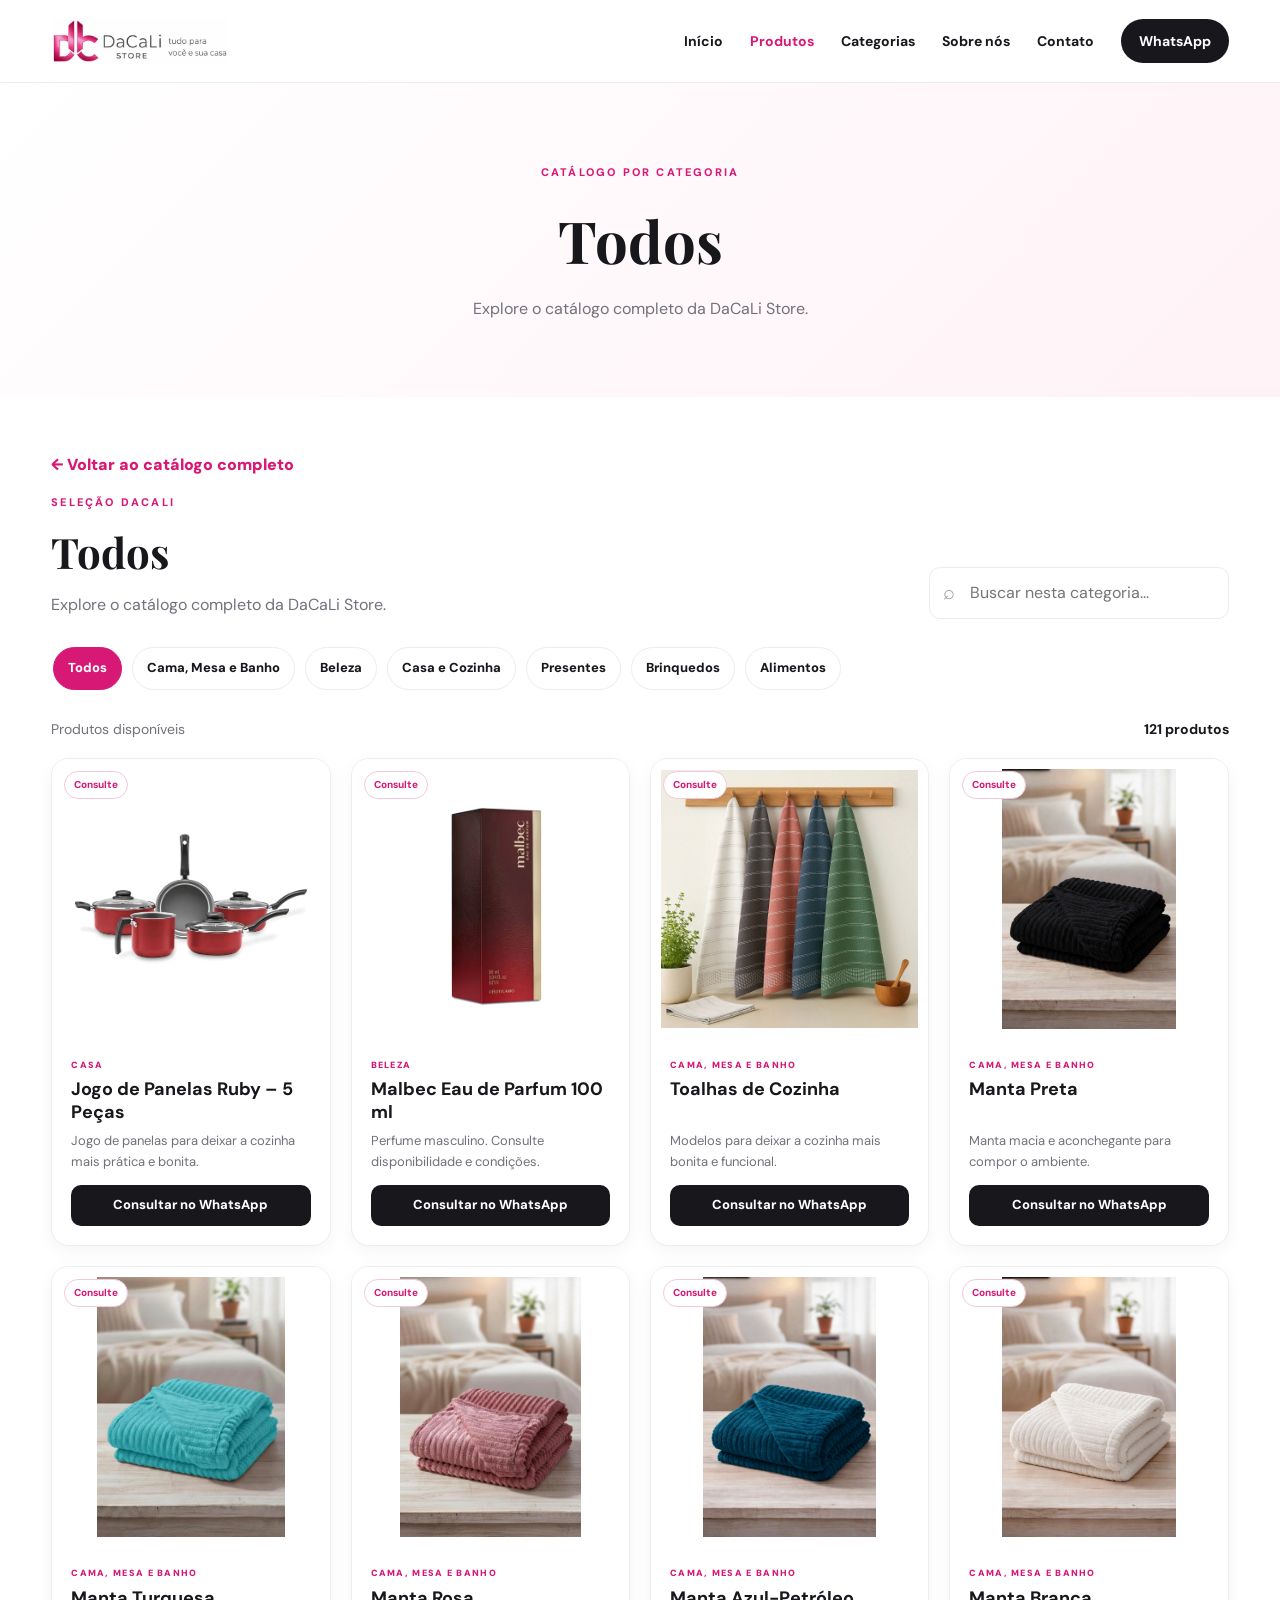
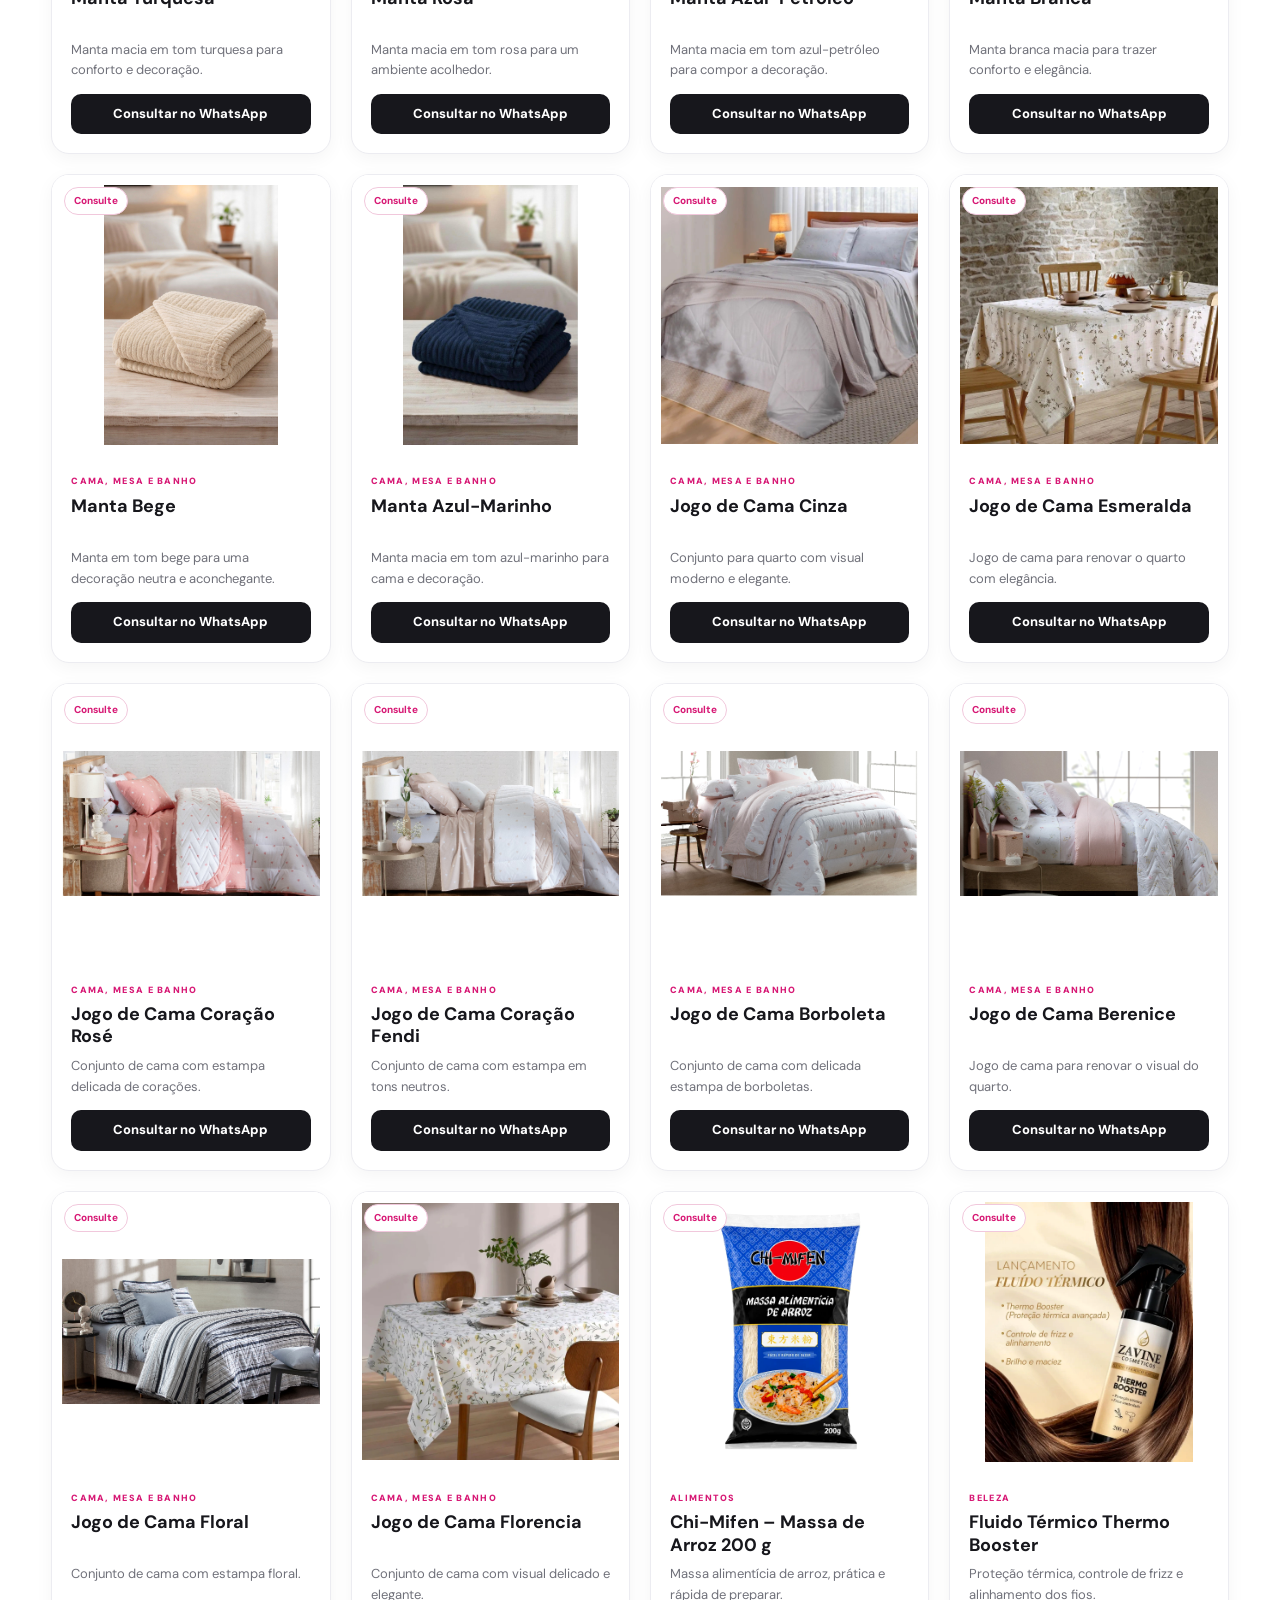
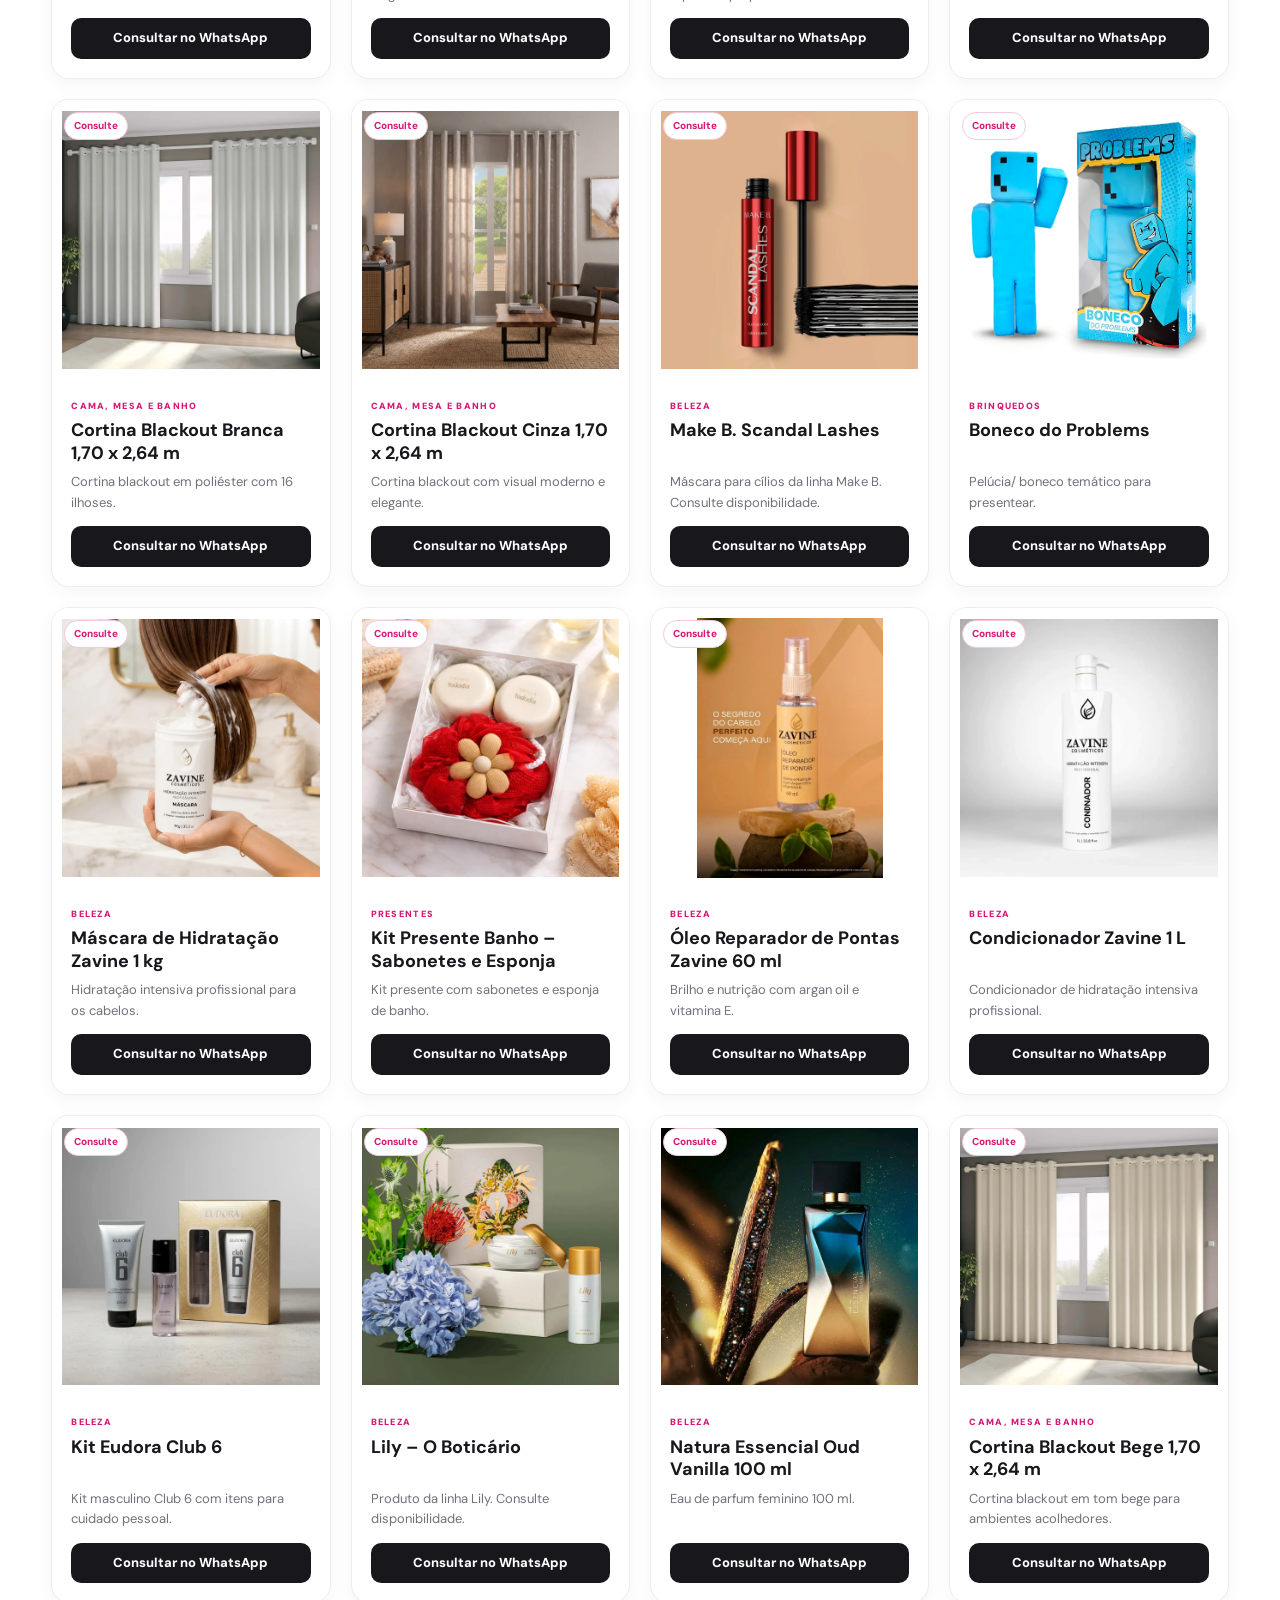
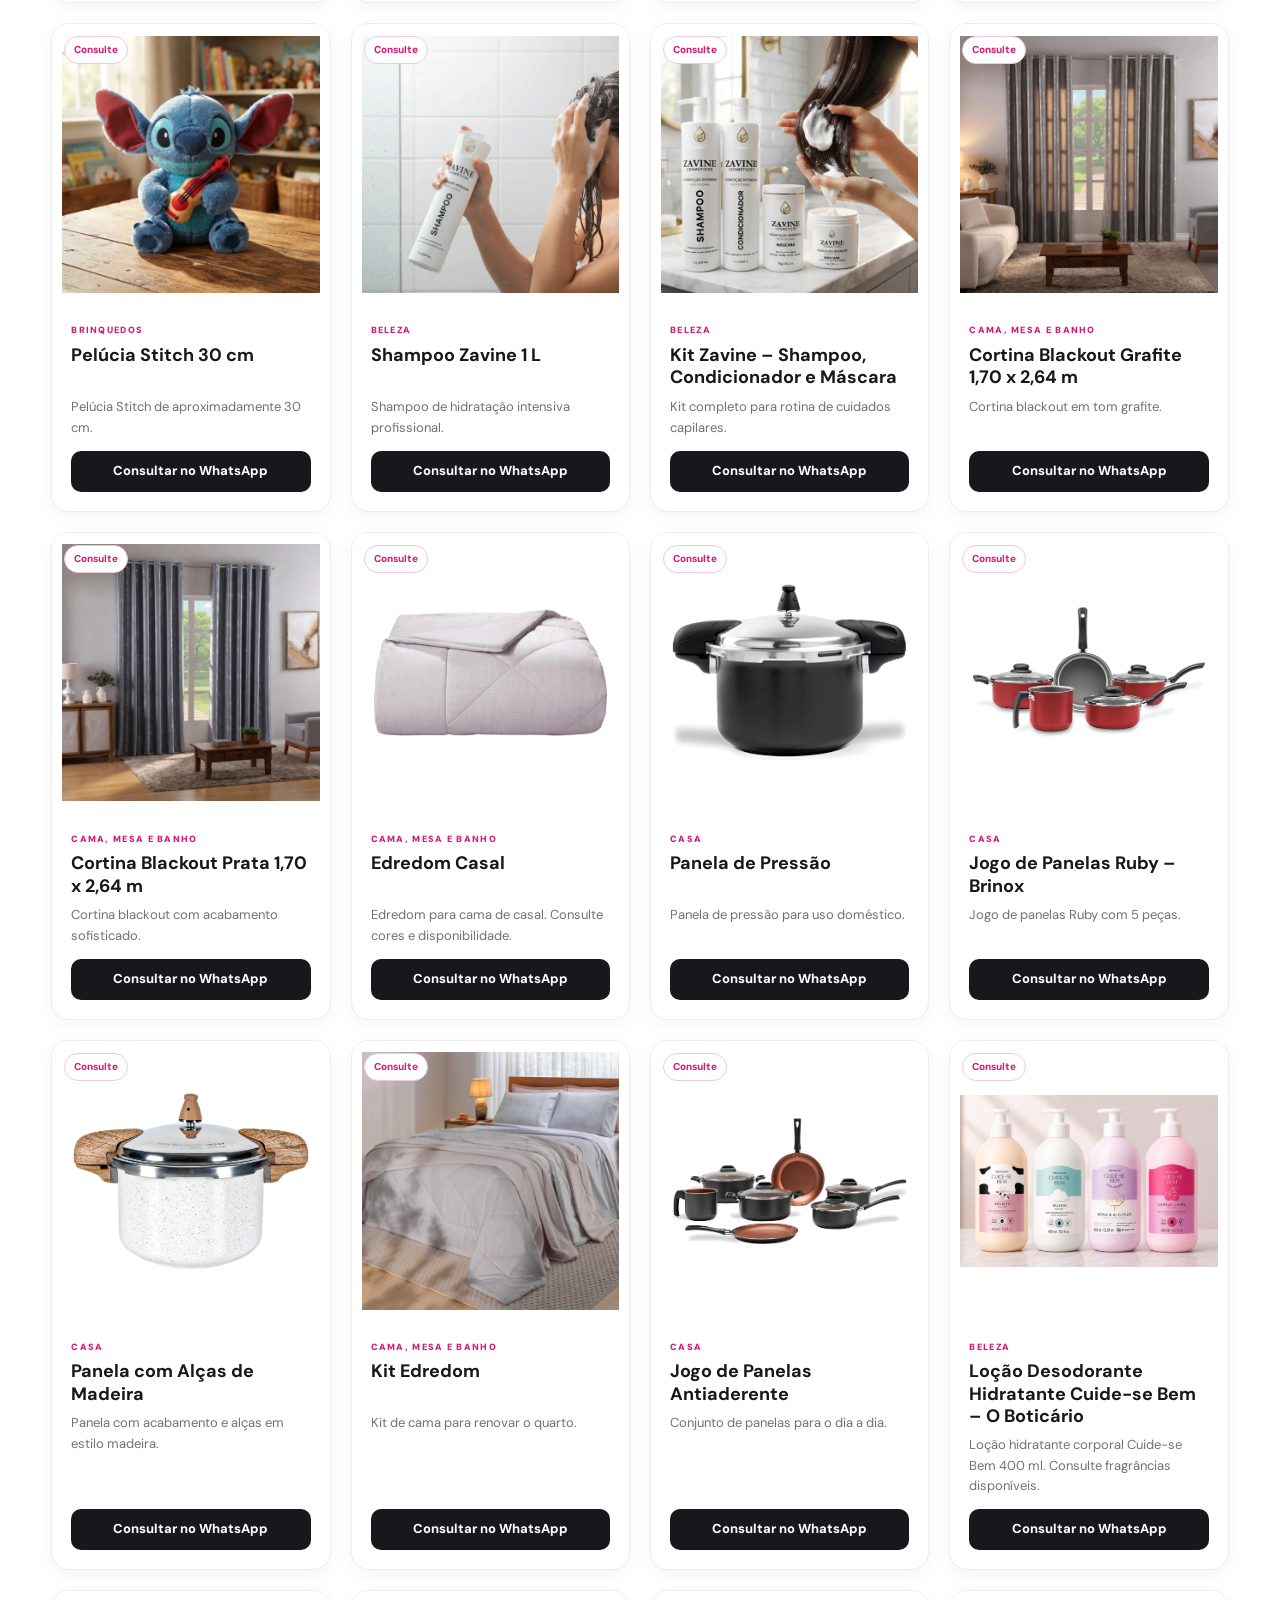
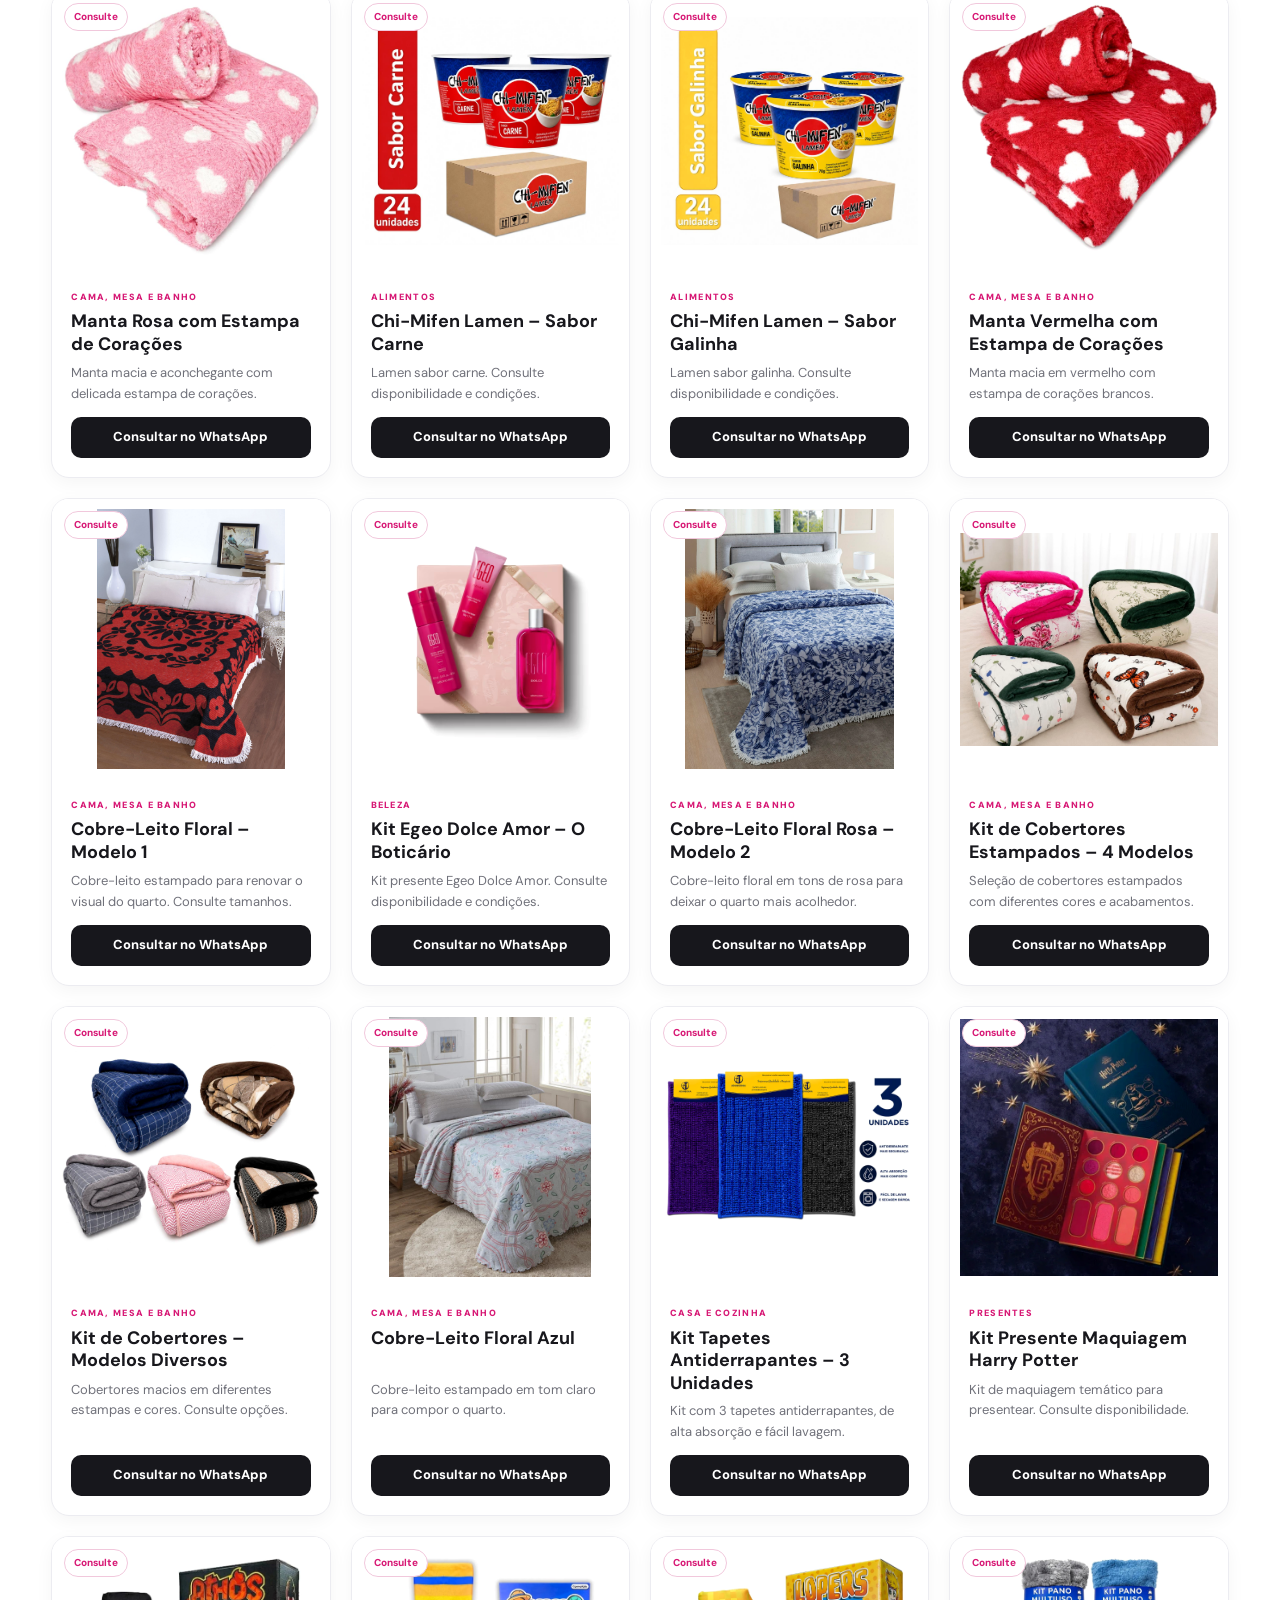
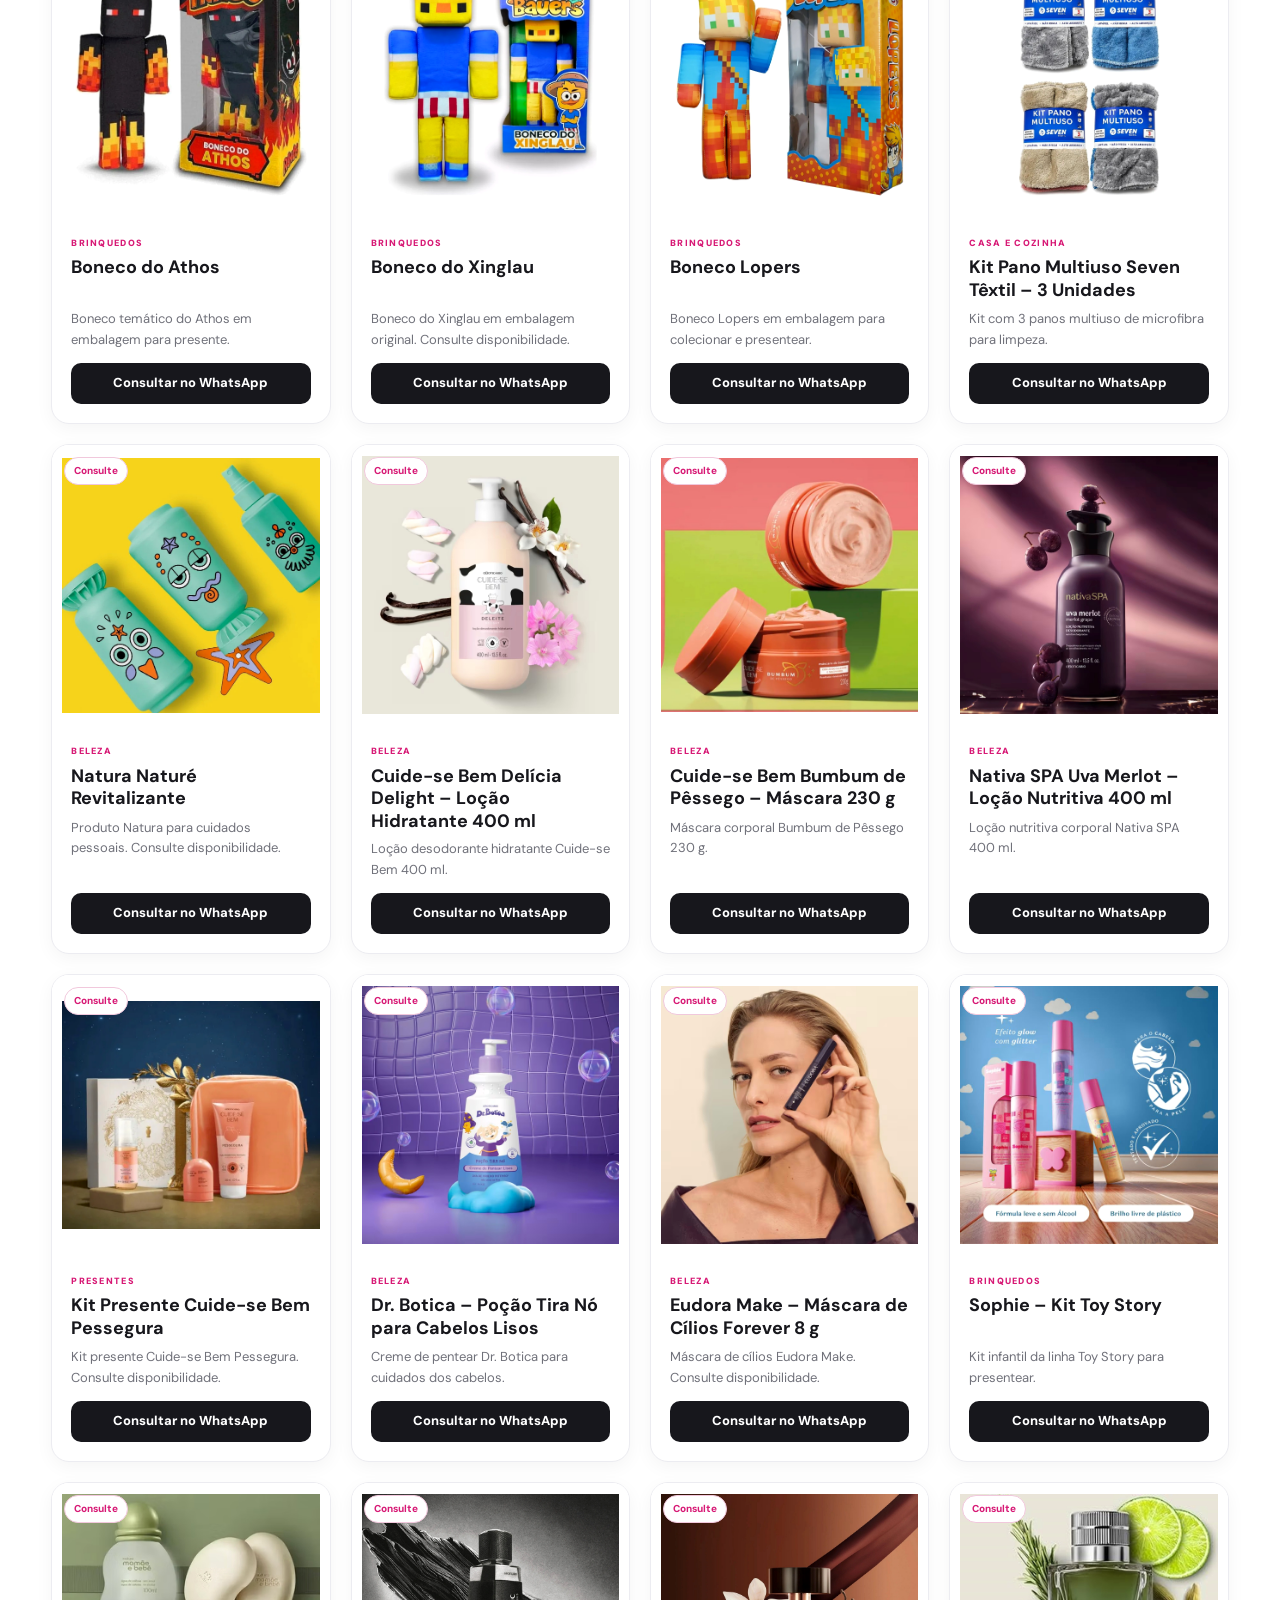
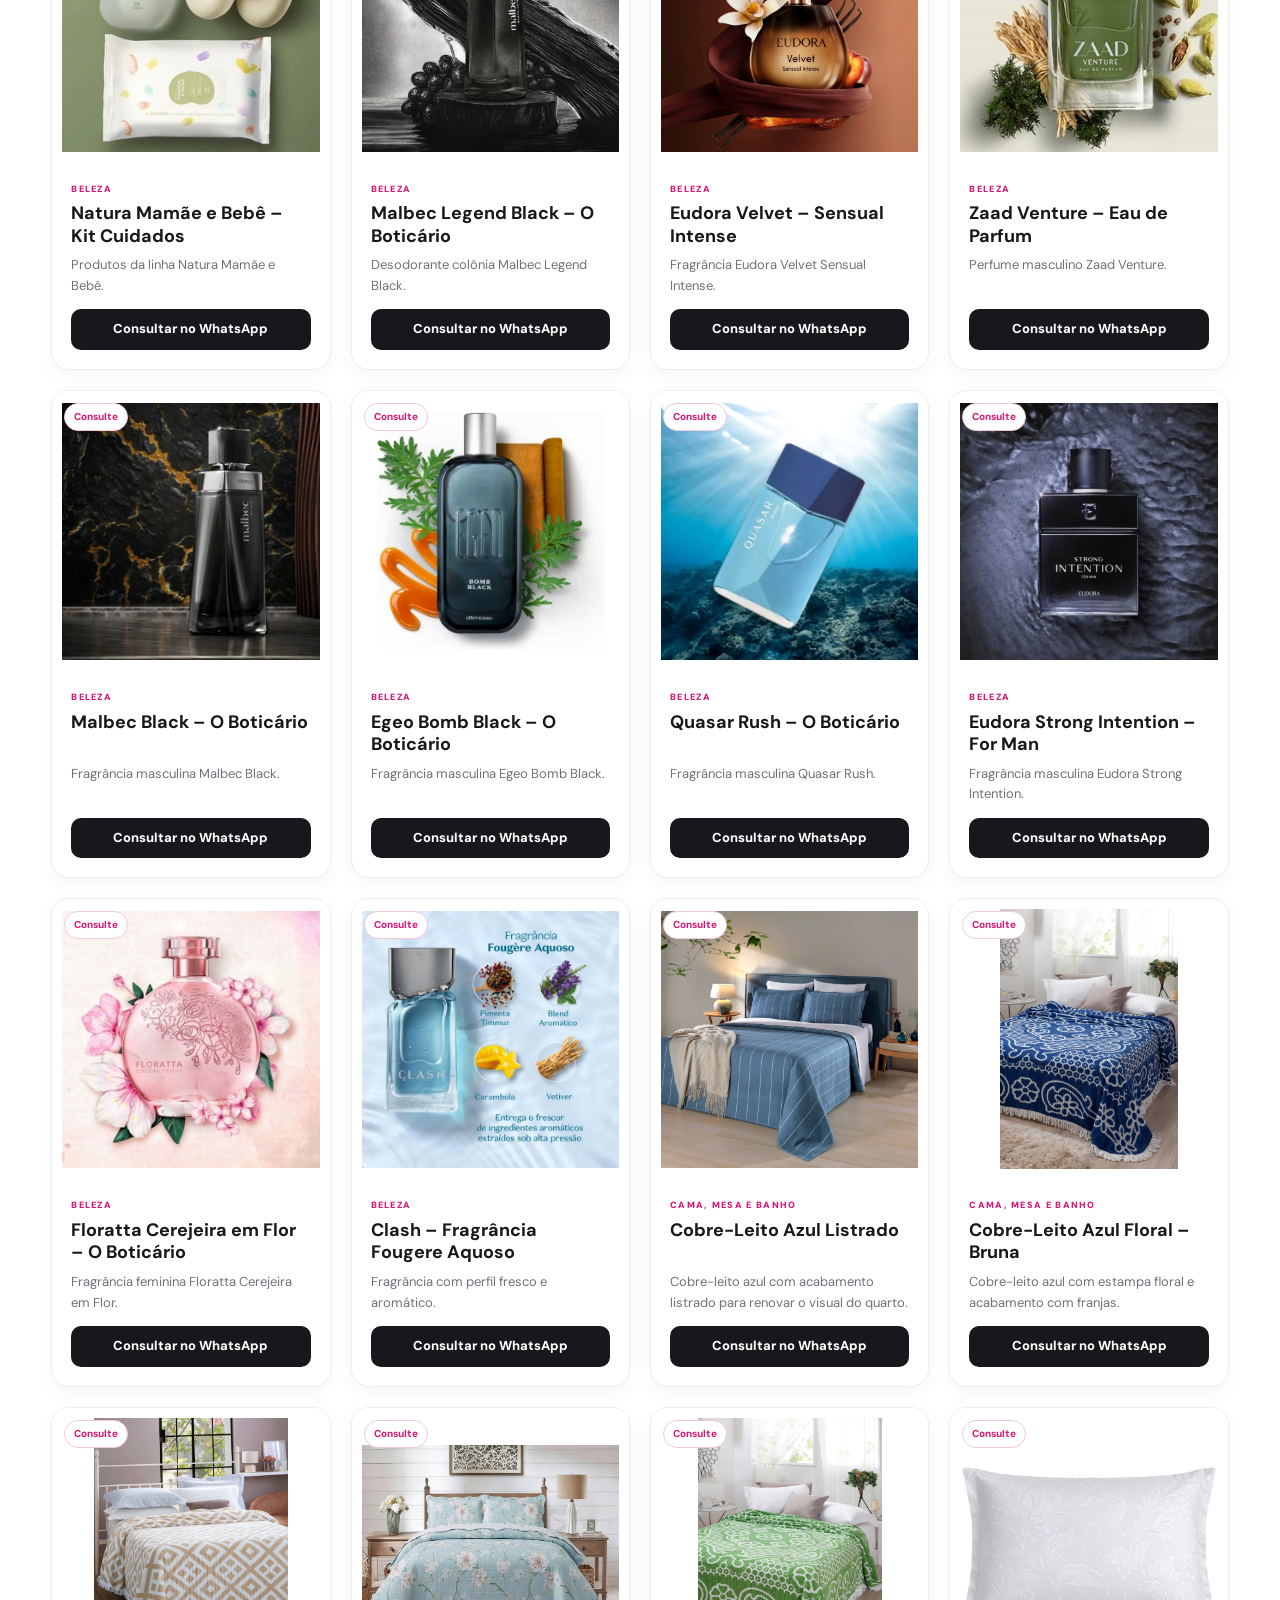
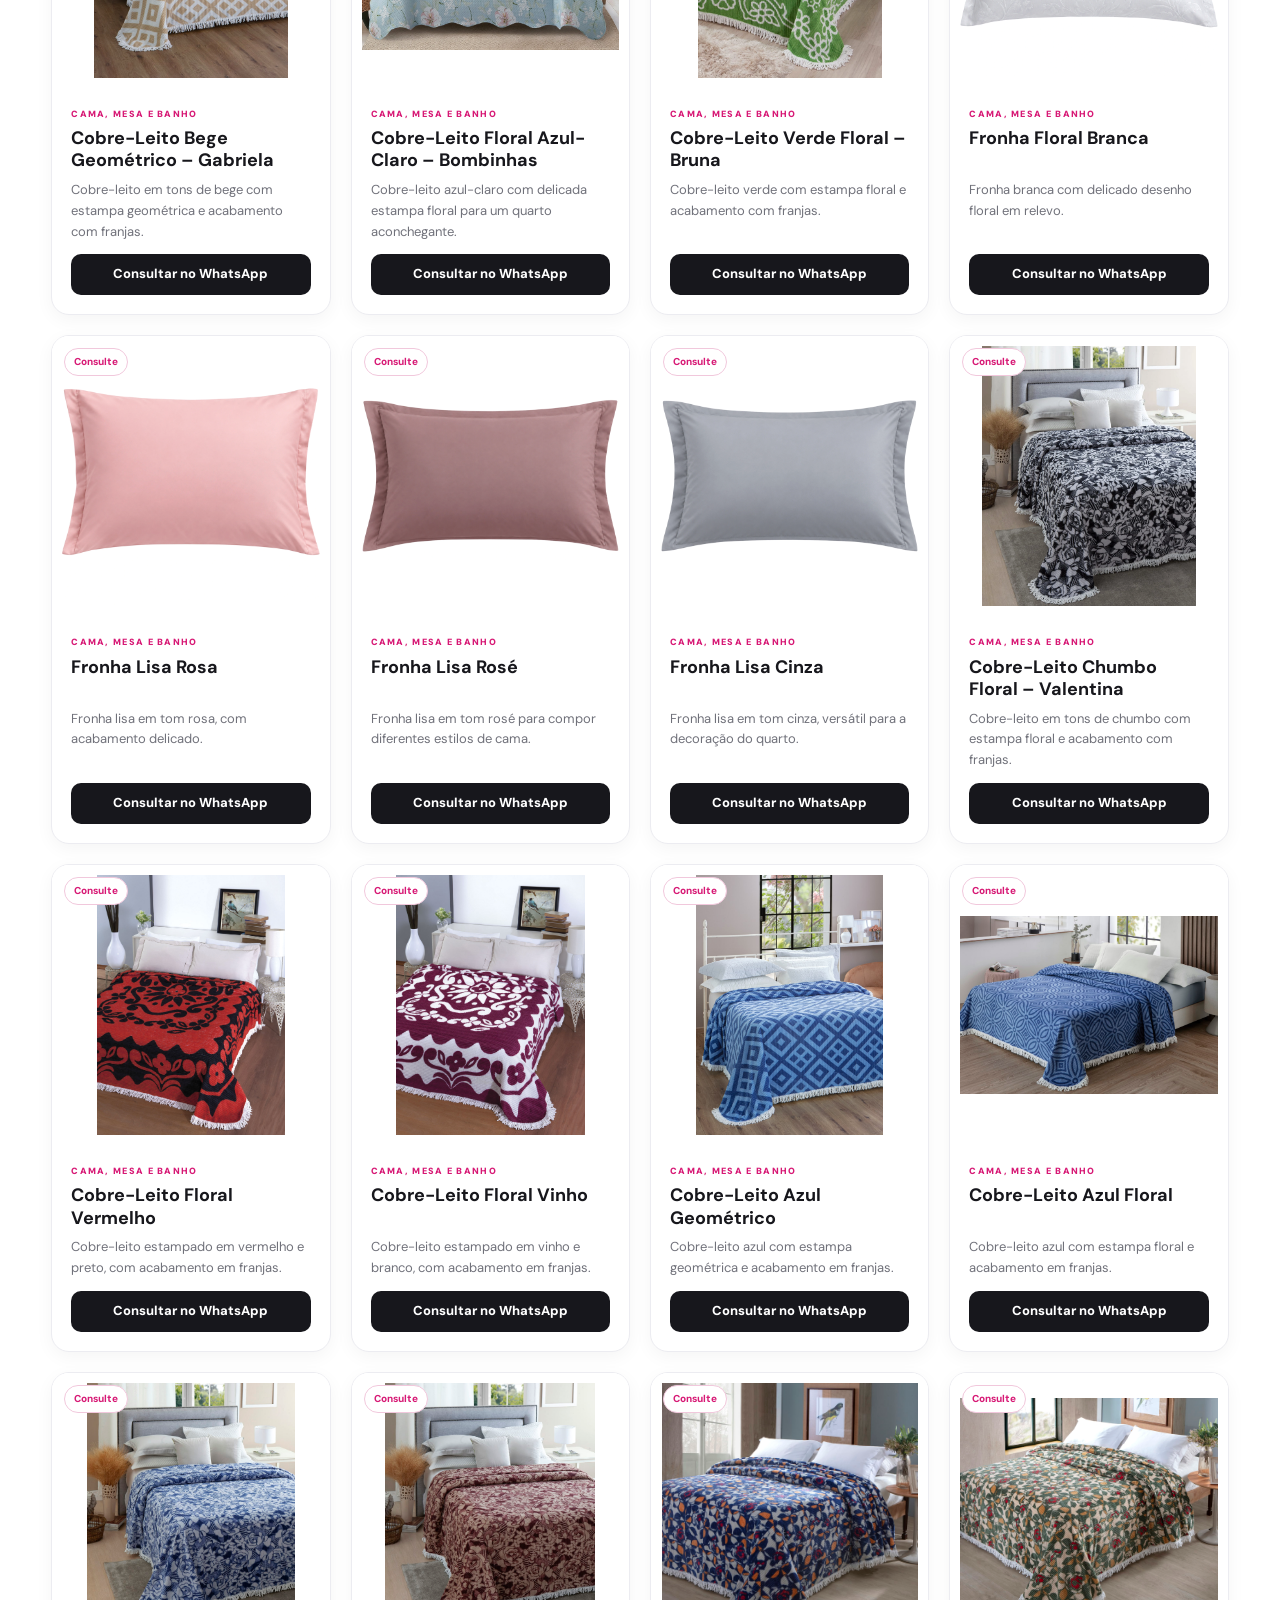
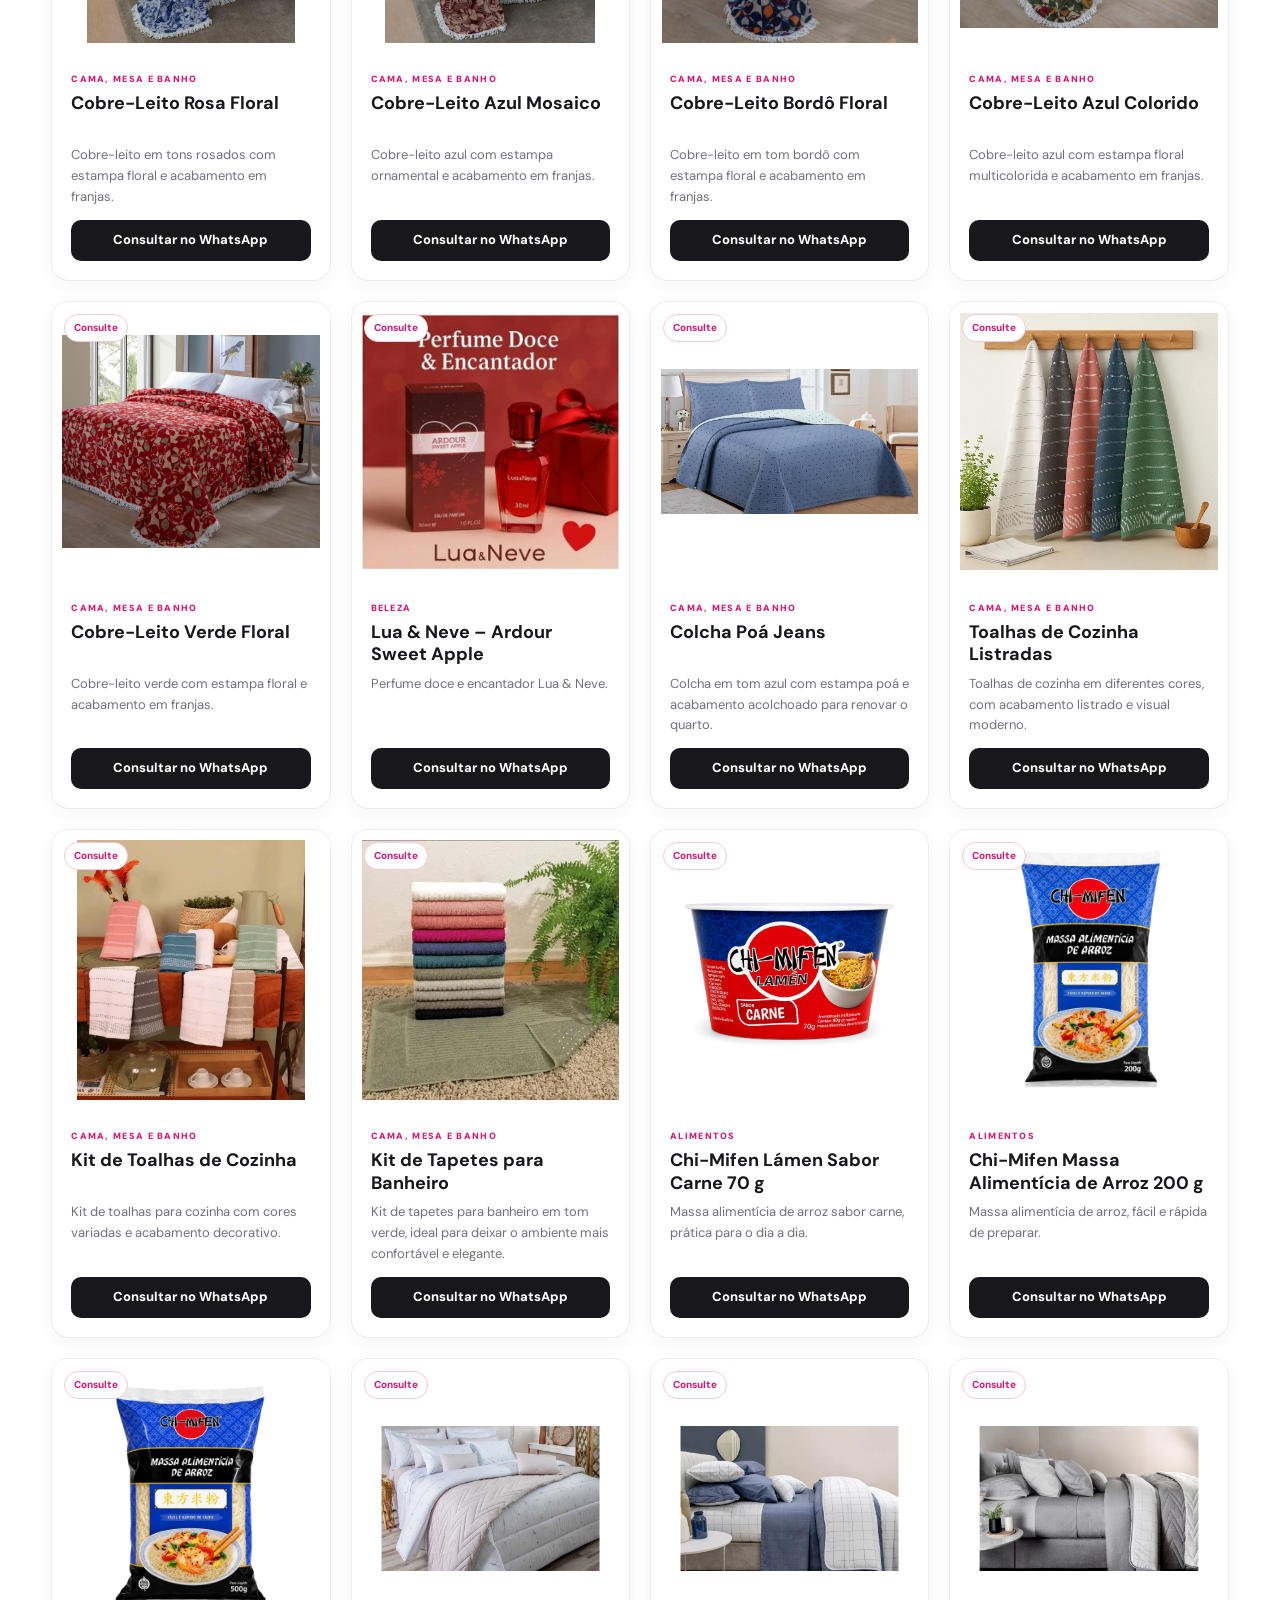
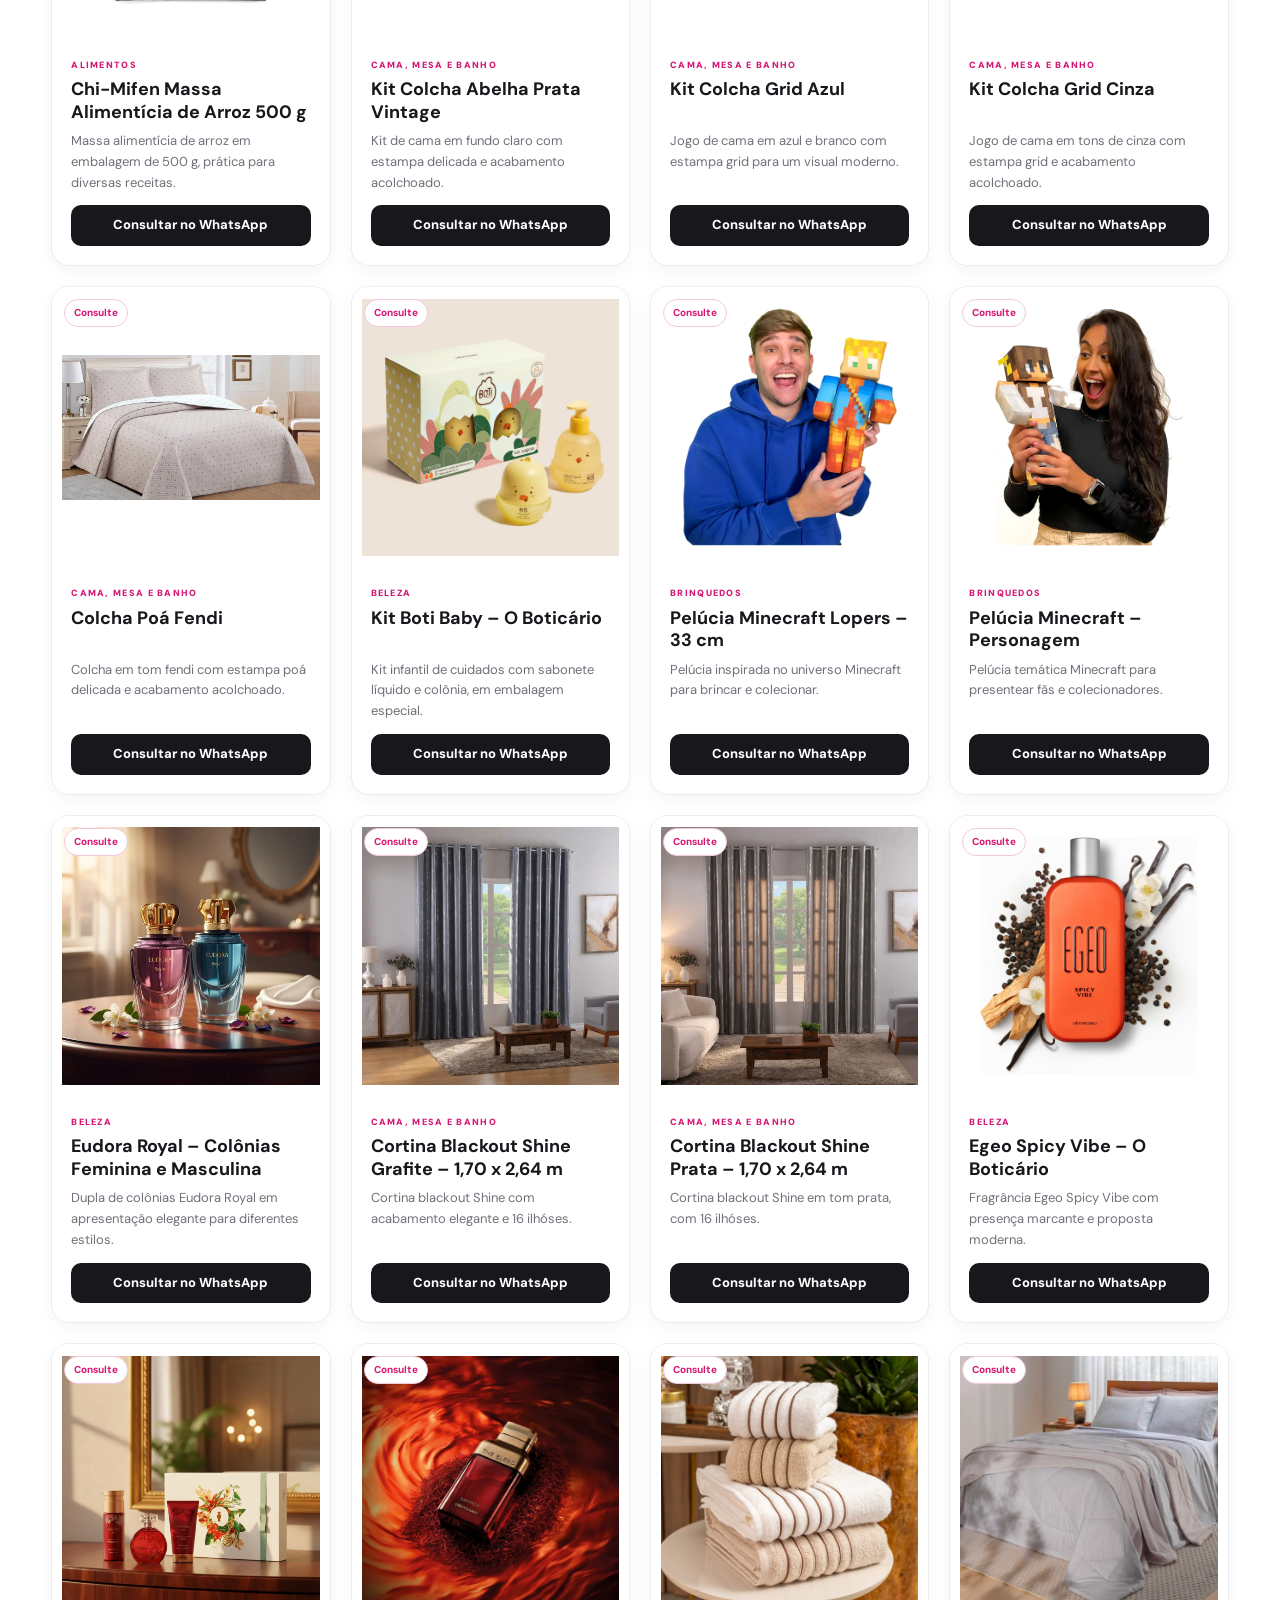
==== commit 080c30aa: "Add files via upload" ====
--- a/categoria.html
+++ b/categoria.html
@@ -1,6 +1,4 @@
-<!DOCTYPE html>
-
-<html lang="pt-BR"><head><meta charset="utf-8"/><meta content="width=device-width, initial-scale=1.0" name="viewport"/><meta content="Catálogo DaCaLi Store — produtos para casa, beleza, presentes, brinquedos e muito mais." name="description"/><meta content="#d71975" name="theme-color"/><title>Catálogo por categoria | DaCaLi Store</title><style>
+<!doctype html><html lang="pt-BR"><head><meta charset="utf-8"><meta name="viewport" content="width=device-width,initial-scale=1"><meta name="description" content="Catálogo DaCaLi Store por categoria."><title>Categoria | DaCaLi Store</title><link rel="preconnect" href="https://fonts.googleapis.com"><link rel="preconnect" href="https://fonts.gstatic.com" crossorigin><link href="https://fonts.googleapis.com/css2?family=Inter:wght@400;500;600;700;800;900&family=Playfair+Display:wght@600;700&display=swap" rel="stylesheet"><style>
 @import url("https://fonts.googleapis.com/css2?family=DM+Sans:wght@400;500;600;700&family=Playfair+Display:wght@600;700&display=swap");
 :root{--pink:#d71975;--pink2:#ef4b9a;--pink-soft:#fff2f8;--dark:#17171c;--muted:#70717a;--line:#ececf1;--bg:#fff;--soft:#faf9fb;--shadow:0 18px 50px rgba(23,23,28,.09);--radius:22px}
 *{box-sizing:border-box;margin:0;padding:0}html{scroll-behavior:smooth}body{font-family:"DM Sans",system-ui,sans-serif;color:var(--dark);background:var(--bg);line-height:1.6}a{text-decoration:none;color:inherit}img{max-width:100%;display:block}.container{width:min(1180px,92%);margin:auto}.header{position:sticky;top:0;z-index:50;background:rgba(255,255,255,.94);backdrop-filter:blur(16px);border-bottom:1px solid var(--line)}.nav{min-height:82px;display:flex;align-items:center;justify-content:space-between;gap:30px}.brand{display:flex;align-items:center}.brand img{width:178px;height:70px;object-fit:contain}.menu{display:flex;align-items:center;gap:27px;font-size:14px;font-weight:700}.menu a{transition:.2s}.menu a:hover,.menu a.active{color:var(--pink)}.nav-whatsapp{background:var(--dark);color:#fff!important;padding:11px 18px;border-radius:999px}.menu-toggle{display:none;border:0;background:none;font-size:28px;color:var(--dark)}
@@ -252,7 +250,7 @@
 .video-card-content p{margin:0;color:var(--muted);font-size:14px;line-height:1.6}
 .video-section-action{display:flex;justify-content:center;margin-top:28px}
 
-/* O catálogo sempre leva às páginas exclusivas abertas pelo carrossel. */
+/* O catálogo usa uma única página com rotas por hash para evitar páginas duplicadas. */
 .category-slide b{transition:transform .2s ease}
 .category-slide:hover b{transform:translateX(3px)}
 .category-card{transition:transform .25s ease,box-shadow .25s ease}
@@ -324,295 +322,21 @@
   .secondary-banner-premium .secondary-banner-copy h2{font-size:29px}
 }
 
-</style><style>
-
-
-.footer-brand-copy{max-width:310px}
-.footer-brand-copy p{margin-top:2px}
-@media(max-width:700px){}
-
-/* Ajustes finais DaCaLi Store — identidade, acessibilidade e navegação */
-.brand{gap:12px;align-items:center;min-width:280px}
-
-
-@media(max-width:900px){.brand{min-width:0}}
-@media(max-width:600px){.brand{gap:7px}.brand img{width:142px;height:58px}}
-.category-slide{cursor:pointer;touch-action:pan-x}
-.category-slide:focus-visible{outline:3px solid rgba(215,25,117,.28);outline-offset:3px}
-.category-slide .category-slide-media{background:#faf7f9}
-.category-slide .category-slide-media img{object-fit:cover!important;padding:0!important}
-.category-slide b{font-size:13px}
-
-
-
-@media(max-width:700px){}
-
-</style></head><body>
-<header class="header"><div class="container nav"><a class="brand" href="index.html"><img alt="DaCaLi Store" decoding="async" src="[data-uri]"/></a><button aria-expanded="false" aria-label="Abrir menu" class="menu-toggle">☰</button><nav class="menu"><a href="index.html">Início</a><a class="active" href="produtos.html">Produtos</a><a href="index.html#categorias">Categorias</a><a href="index.html#sobre">Sobre nós</a><a href="index.html#contato">Contato</a><a class="nav-whatsapp" href="https://wa.me/5511983044529" rel="noopener" target="_blank">WhatsApp</a></nav></div></header>
-<main><section class="page-hero"><div class="container"><span class="eyebrow">CATÁLOGO DACALI STORE</span><h1 id="categoryPageTitle">Catálogo DaCaLi Store</h1><p id="categoryPageText">Escolha uma categoria e encontre os produtos da DaCaLi Store.</p></div></section>
-<section class="catalog section"><div class="container"><div class="catalog-top"><div><span class="catalog-count" id="catalogCount">108 produtos</span></div><div class="search-wrap"><span>⌕</span><input class="search" id="search" placeholder="Buscar produto..." type="search"/></div></div><nav aria-label="Escolha uma categoria" class="category-mini-nav" id="categoryMiniNav">
-<a class="mini-category" data-category-link="todos" href="categoria.html?categoria=todos"><img alt="" src="jogo-cama.jpg"/><span>Todos os produtos</span></a>
-<a class="mini-category" data-category-link="cama-mesa-banho" href="categoria.html?categoria=cama-mesa-banho"><img alt="" src="cobre-leito-vermelho-floral.jpg"/><span>Cama, Mesa e Banho</span></a>
-<a class="mini-category" data-category-link="beleza" href="categoria.html?categoria=beleza"><img alt="" src="malbec-caixa.jpg"/><span>Beleza</span></a>
-<a class="mini-category" data-category-link="casa" href="categoria.html?categoria=casa"><img alt="" src="jogo-panelas-ruby.webp"/><span>Casa e Cozinha</span></a>
-<a class="mini-category" data-category-link="presentes" href="categoria.html?categoria=presentes"><img alt="" src="kit-presente-banho.webp"/><span>Presentes</span></a>
-<a class="mini-category" data-category-link="brinquedos" href="categoria.html?categoria=brinquedos"><img alt="" src="sophie-kit-toy-story.jpg"/><span>Brinquedos</span></a>
-<a class="mini-category" data-category-link="alimentos" href="categoria.html?categoria=alimentos"><img alt="" src="chi-mifen-arroz.jpg"/><span>Alimentos</span></a>
-</nav>
-<div aria-label="Categorias do catálogo" class="category-carousel">
-<button aria-label="Categoria anterior" class="carousel-arrow prev" type="button">‹</button>
-<div aria-label="Categorias do catálogo — arraste para navegar" class="category-track" id="categoryTrack" tabindex="0">
-<a class="category-slide active" data-category-link="todos" href="categoria.html?categoria=todos"><div class="category-slide-media"><img alt="Todos os produtos" src="jogo-cama.jpg"><span class="category-badge">108</span></img></div><span>Todos</span><small data-category-count="todos">108 produtos</small><b>Ver catálogo →</b></a>
-<a class="category-slide" data-category-link="cama-mesa-banho" href="categoria.html?categoria=cama-mesa-banho" role="link"><div class="category-slide-media"><img alt="Cama, Mesa e Banho" src="cobre-leito-vermelho-floral.jpg"><span class="category-badge">59</span></img></div><span>Cama, Mesa e Banho</span><small data-category-count="cama-mesa-banho">59 produtos</small><b>Ver produtos →</b></a>
-<a class="category-slide" data-category-link="beleza" href="categoria.html?categoria=beleza"><div class="category-slide-media"><img alt="Beleza" src="malbec-caixa.jpg"><span class="category-badge">30</span></img></div><span>Beleza</span><small data-category-count="beleza">30 produtos</small><b>Ver produtos →</b></a>
-<a class="category-slide" data-category-link="casa" href="categoria.html?categoria=casa"><div class="category-slide-media"><img alt="Casa e Cozinha" src="jogo-panelas-ruby.webp"><span class="category-badge">7</span></img></div><span>Casa e Cozinha</span><small data-category-count="casa">7 produtos</small><b>Ver produtos →</b></a>
-<a class="category-slide" data-category-link="presentes" href="categoria.html?categoria=presentes"><div class="category-slide-media"><img alt="Presentes" src="kit-presente-banho.webp"><span class="category-badge">3</span></img></div><span>Presentes</span><small data-category-count="presentes">3 produtos</small><b>Ver produto →</b></a>
-<a class="category-slide" data-category-link="brinquedos" href="categoria.html?categoria=brinquedos"><div class="category-slide-media"><img alt="Brinquedos" src="sophie-kit-toy-story.jpg"><span class="category-badge">6</span></img></div><span>Brinquedos</span><small data-category-count="brinquedos">6 produtos</small><b>Ver produtos →</b></a>
-<a class="category-slide" data-category-link="alimentos" href="categoria.html?categoria=alimentos"><div class="category-slide-media"><img alt="Alimentos" src="chi-mifen-arroz.jpg"><span class="category-badge">3</span></img></div><span>Alimentos</span><small data-category-count="alimentos">3 produtos</small><b>Ver produto →</b></a>
-</div><button aria-label="Próxima categoria" class="carousel-arrow next" type="button">›</button></div><div class="category-carousel-hint">Arraste para explorar as categorias</div>
-<div aria-live="polite" class="selected-category" id="selectedCategory">
-<div class="selected-category-image"><img alt="Produtos DaCaLi Store" id="selectedCategoryImage" src="jogo-cama.jpg"/></div>
-<div><span class="eyebrow">CATÁLOGO DACALI STORE</span><h2 id="selectedCategoryTitle">Todos os produtos</h2><p id="selectedCategoryText">Escolha uma categoria acima para abrir uma página exclusiva com os produtos, fotos e detalhes do catálogo.</p></div>
-</div><div class="product-grid" id="productGrid"><article class="product-card" data-category="casa" data-name="jogo de panelas ruby – 5 peças"><div class="product-image"><img alt="Jogo de Panelas Ruby – 5 Peças" loading="lazy" src="panelas-ruby.jpg"/><span>Consulte</span></div><div class="product-info"><small>CASA</small><h3>Jogo de Panelas Ruby – 5 Peças</h3><p>Jogo de panelas para deixar a cozinha mais prática e bonita.</p><a class="product-btn" href="https://wa.me/5511983044529?text=Ol%C3%A1%2C%20DaCaLi%20Store%21%20Gostaria%20de%20consultar%20disponibilidade%20e%20valor%20de%20Jogo%20de%20Panelas%20Ruby%20%E2%80%93%205%20Pe%C3%A7as." rel="noopener" target="_blank">Consultar no WhatsApp</a></div></article><article class="product-card" data-category="beleza" data-name="malbec eau de parfum 100 ml"><div class="product-image"><img alt="Malbec Eau de Parfum 100 ml" loading="lazy" src="malbec-caixa.jpg"/><span>Consulte</span></div><div class="product-info"><small>BELEZA</small><h3>Malbec Eau de Parfum 100 ml</h3><p>Perfume masculino. Consulte disponibilidade e condições.</p><a class="product-btn" href="https://wa.me/5511983044529?text=Ol%C3%A1%2C%20DaCaLi%20Store%21%20Gostaria%20de%20consultar%20disponibilidade%20e%20valor%20de%20Malbec%20Eau%20de%20Parfum%20100%20ml." rel="noopener" target="_blank">Consultar no WhatsApp</a></div></article><article class="product-card" data-category="cama-mesa-banho" data-name="toalhas de cozinha"><div class="product-image"><img alt="Toalhas de Cozinha" loading="lazy" src="toalhas-cozinha.jpg"/><span>Consulte</span></div><div class="product-info"><small>CAMA, MESA E BANHO</small><h3>Toalhas de Cozinha</h3><p>Modelos para deixar a cozinha mais bonita e funcional.</p><a class="product-btn" href="https://wa.me/5511983044529?text=Ol%C3%A1%2C%20DaCaLi%20Store%21%20Gostaria%20de%20consultar%20disponibilidade%20e%20valor%20de%20Toalhas%20de%20Cozinha." rel="noopener" target="_blank">Consultar no WhatsApp</a></div></article><article class="product-card" data-category="cama-mesa-banho" data-name="manta preta"><div class="product-image"><img alt="Manta Preta" loading="lazy" src="manta-preta.jpg"/><span>Consulte</span></div><div class="product-info"><small>CAMA, MESA E BANHO</small><h3>Manta Preta</h3><p>Manta macia e aconchegante para compor o ambiente.</p><a class="product-btn" href="https://wa.me/5511983044529?text=Ol%C3%A1%2C%20DaCaLi%20Store%21%20Gostaria%20de%20consultar%20disponibilidade%20e%20valor%20de%20Manta%20Preta." rel="noopener" target="_blank">Consultar no WhatsApp</a></div></article><article class="product-card" data-category="cama-mesa-banho" data-name="manta turquesa"><div class="product-image"><img alt="Manta Turquesa" loading="lazy" src="manta-turquesa.jpg"/><span>Consulte</span></div><div class="product-info"><small>CAMA, MESA E BANHO</small><h3>Manta Turquesa</h3><p>Manta macia em tom turquesa para conforto e decoração.</p><a class="product-btn" href="https://wa.me/5511983044529?text=Ol%C3%A1%2C%20DaCaLi%20Store%21%20Gostaria%20de%20consultar%20disponibilidade%20e%20valor%20de%20Manta%20Turquesa." rel="noopener" target="_blank">Consultar no WhatsApp</a></div></article><article class="product-card" data-category="cama-mesa-banho" data-name="manta rosa"><div class="product-image"><img alt="Manta Rosa" loading="lazy" src="manta-rosa.jpg"/><span>Consulte</span></div><div class="product-info"><small>CAMA, MESA E BANHO</small><h3>Manta Rosa</h3><p>Manta macia em tom rosa para um ambiente acolhedor.</p><a class="product-btn" href="https://wa.me/5511983044529?text=Ol%C3%A1%2C%20DaCaLi%20Store%21%20Gostaria%20de%20consultar%20disponibilidade%20e%20valor%20de%20Manta%20Rosa." rel="noopener" target="_blank">Consultar no WhatsApp</a></div></article><article class="product-card" data-category="cama-mesa-banho" data-name="manta azul-petróleo"><div class="product-image"><img alt="Manta Azul-Petróleo" loading="lazy" src="manta-petroleo.jpg"/><span>Consulte</span></div><div class="product-info"><small>CAMA, MESA E BANHO</small><h3>Manta Azul-Petróleo</h3><p>Manta macia em tom azul-petróleo para compor a decoração.</p><a class="product-btn" href="https://wa.me/5511983044529?text=Ol%C3%A1%2C%20DaCaLi%20Store%21%20Gostaria%20de%20consultar%20disponibilidade%20e%20valor%20de%20Manta%20Azul-Petr%C3%B3leo." rel="noopener" target="_blank">Consultar no WhatsApp</a></div></article><article class="product-card" data-category="cama-mesa-banho" data-name="manta branca"><div class="product-image"><img alt="Manta Branca" loading="lazy" src="manta-branca.jpg"/><span>Consulte</span></div><div class="product-info"><small>CAMA, MESA E BANHO</small><h3>Manta Branca</h3><p>Manta branca macia para trazer conforto e elegância.</p><a class="product-btn" href="https://wa.me/5511983044529?text=Ol%C3%A1%2C%20DaCaLi%20Store%21%20Gostaria%20de%20consultar%20disponibilidade%20e%20valor%20de%20Manta%20Branca." rel="noopener" target="_blank">Consultar no WhatsApp</a></div></article><article class="product-card" data-category="cama-mesa-banho" data-name="manta bege"><div class="product-image"><img alt="Manta Bege" loading="lazy" src="manta-bege.jpg"/><span>Consulte</span></div><div class="product-info"><small>CAMA, MESA E BANHO</small><h3>Manta Bege</h3><p>Manta em tom bege para uma decoração neutra e aconchegante.</p><a class="product-btn" href="https://wa.me/5511983044529?text=Ol%C3%A1%2C%20DaCaLi%20Store%21%20Gostaria%20de%20consultar%20disponibilidade%20e%20valor%20de%20Manta%20Bege." rel="noopener" target="_blank">Consultar no WhatsApp</a></div></article><article class="product-card" data-category="cama-mesa-banho" data-name="manta azul-marinho"><div class="product-image"><img alt="Manta Azul-Marinho" loading="lazy" src="manta-marinho.jpg"/><span>Consulte</span></div><div class="product-info"><small>CAMA, MESA E BANHO</small><h3>Manta Azul-Marinho</h3><p>Manta macia em tom azul-marinho para cama e decoração.</p><a class="product-btn" href="https://wa.me/5511983044529?text=Ol%C3%A1%2C%20DaCaLi%20Store%21%20Gostaria%20de%20consultar%20disponibilidade%20e%20valor%20de%20Manta%20Azul-Marinho." rel="noopener" target="_blank">Consultar no WhatsApp</a></div></article><article class="product-card" data-category="cama-mesa-banho" data-name="jogo de cama cinza"><div class="product-image"><img alt="Jogo de Cama Cinza" loading="lazy" src="jogo-cama-cinza.jpg"/><span>Consulte</span></div><div class="product-info"><small>CAMA, MESA E BANHO</small><h3>Jogo de Cama Cinza</h3><p>Conjunto para quarto com visual moderno e elegante.</p><a class="product-btn" href="https://wa.me/5511983044529?text=Ol%C3%A1%2C%20DaCaLi%20Store%21%20Gostaria%20de%20consultar%20disponibilidade%20e%20valor%20de%20Jogo%20de%20Cama%20Cinza." rel="noopener" target="_blank">Consultar no WhatsApp</a></div></article><article class="product-card" data-category="cama-mesa-banho" data-name="jogo de cama esmeralda"><div class="product-image"><img alt="Jogo de Cama Esmeralda" loading="lazy" src="jogo-cama-esmeralda.jpg"/><span>Consulte</span></div><div class="product-info"><small>CAMA, MESA E BANHO</small><h3>Jogo de Cama Esmeralda</h3><p>Jogo de cama para renovar o quarto com elegância.</p><a class="product-btn" href="https://wa.me/5511983044529?text=Ol%C3%A1%2C%20DaCaLi%20Store%21%20Gostaria%20de%20consultar%20disponibilidade%20e%20valor%20de%20Jogo%20de%20Cama%20Esmeralda." rel="noopener" target="_blank">Consultar no WhatsApp</a></div></article><article class="product-card" data-category="cama-mesa-banho" data-name="jogo de cama coração rosé"><div class="product-image"><img alt="Jogo de Cama Coração Rosé" loading="lazy" src="jogo-cama-coracao-rose.jpg"/><span>Consulte</span></div><div class="product-info"><small>CAMA, MESA E BANHO</small><h3>Jogo de Cama Coração Rosé</h3><p>Conjunto de cama com estampa delicada de corações.</p><a class="product-btn" href="https://wa.me/5511983044529?text=Ol%C3%A1%2C%20DaCaLi%20Store%21%20Gostaria%20de%20consultar%20disponibilidade%20e%20valor%20de%20Jogo%20de%20Cama%20Cora%C3%A7%C3%A3o%20Ros%C3%A9." rel="noopener" target="_blank">Consultar no WhatsApp</a></div></article><article class="product-card" data-category="cama-mesa-banho" data-name="jogo de cama coração fendi"><div class="product-image"><img alt="Jogo de Cama Coração Fendi" loading="lazy" src="jogo-cama-coracao-fendi.jpg"/><span>Consulte</span></div><div class="product-info"><small>CAMA, MESA E BANHO</small><h3>Jogo de Cama Coração Fendi</h3><p>Conjunto de cama com estampa em tons neutros.</p><a class="product-btn" href="https://wa.me/5511983044529?text=Ol%C3%A1%2C%20DaCaLi%20Store%21%20Gostaria%20de%20consultar%20disponibilidade%20e%20valor%20de%20Jogo%20de%20Cama%20Cora%C3%A7%C3%A3o%20Fendi." rel="noopener" target="_blank">Consultar no WhatsApp</a></div></article><article class="product-card" data-category="cama-mesa-banho" data-name="jogo de cama borboleta"><div class="product-image"><img alt="Jogo de Cama Borboleta" loading="lazy" src="jogo-cama-borboleta.jpg"/><span>Consulte</span></div><div class="product-info"><small>CAMA, MESA E BANHO</small><h3>Jogo de Cama Borboleta</h3><p>Conjunto de cama com delicada estampa de borboletas.</p><a class="product-btn" href="https://wa.me/5511983044529?text=Ol%C3%A1%2C%20DaCaLi%20Store%21%20Gostaria%20de%20consultar%20disponibilidade%20e%20valor%20de%20Jogo%20de%20Cama%20Borboleta." rel="noopener" target="_blank">Consultar no WhatsApp</a></div></article><article class="product-card" data-category="cama-mesa-banho" data-name="jogo de cama berenice"><div class="product-image"><img alt="Jogo de Cama Berenice" loading="lazy" src="jogo-cama-berenice.jpg"/><span>Consulte</span></div><div class="product-info"><small>CAMA, MESA E BANHO</small><h3>Jogo de Cama Berenice</h3><p>Jogo de cama para renovar o visual do quarto.</p><a class="product-btn" href="https://wa.me/5511983044529?text=Ol%C3%A1%2C%20DaCaLi%20Store%21%20Gostaria%20de%20consultar%20disponibilidade%20e%20valor%20de%20Jogo%20de%20Cama%20Berenice." rel="noopener" target="_blank">Consultar no WhatsApp</a></div></article><article class="product-card" data-category="cama-mesa-banho" data-name="jogo de cama floral"><div class="product-image"><img alt="Jogo de Cama Floral" loading="lazy" src="jogo-cama.jpg"/><span>Consulte</span></div><div class="product-info"><small>CAMA, MESA E BANHO</small><h3>Jogo de Cama Floral</h3><p>Conjunto de cama com estampa floral.</p><a class="product-btn" href="https://wa.me/5511983044529?text=Ol%C3%A1%2C%20DaCaLi%20Store%21%20Gostaria%20de%20consultar%20disponibilidade%20e%20valor%20de%20Jogo%20de%20Cama%20Floral." rel="noopener" target="_blank">Consultar no WhatsApp</a></div></article><article class="product-card" data-category="cama-mesa-banho" data-name="jogo de cama florencia"><div class="product-image"><img alt="Jogo de Cama Florencia" loading="lazy" src="jogo-cama-florencia.jpg"/><span>Consulte</span></div><div class="product-info"><small>CAMA, MESA E BANHO</small><h3>Jogo de Cama Florencia</h3><p>Conjunto de cama com visual delicado e elegante.</p><a class="product-btn" href="https://wa.me/5511983044529?text=Ol%C3%A1%2C%20DaCaLi%20Store%21%20Gostaria%20de%20consultar%20disponibilidade%20e%20valor%20de%20Jogo%20de%20Cama%20Florencia." rel="noopener" target="_blank">Consultar no WhatsApp</a></div></article><article class="product-card" data-category="alimentos" data-name="chi-mifen – massa de arroz 200 g"><div class="product-image"><img alt="Chi-Mifen – Massa de Arroz 200 g" loading="lazy" src="chi-mifen-arroz.jpg"/><span>Consulte</span></div><div class="product-info"><small>ALIMENTOS</small><h3>Chi-Mifen – Massa de Arroz 200 g</h3><p>Massa alimentícia de arroz, prática e rápida de preparar.</p><a class="product-btn" href="https://wa.me/5511983044529?text=Ol%C3%A1%2C%20DaCaLi%20Store%21%20Gostaria%20de%20consultar%20disponibilidade%20e%20valor%20de%20Chi-Mifen%20%E2%80%93%20Massa%20de%20Arroz%20200%20g." rel="noopener" target="_blank">Consultar no WhatsApp</a></div></article><article class="product-card" data-category="beleza" data-name="fluido térmico thermo booster"><div class="product-image"><img alt="Fluido Térmico Thermo Booster" loading="lazy" src="thermo-booster.webp"/><span>Consulte</span></div><div class="product-info"><small>BELEZA</small><h3>Fluido Térmico Thermo Booster</h3><p>Proteção térmica, controle de frizz e alinhamento dos fios.</p><a class="product-btn" href="https://wa.me/5511983044529?text=Ol%C3%A1%2C%20DaCaLi%20Store%21%20Gostaria%20de%20consultar%20disponibilidade%20e%20valor%20de%20Fluido%20T%C3%A9rmico%20Thermo%20Booster." rel="noopener" target="_blank">Consultar no WhatsApp</a></div></article><article class="product-card" data-category="cama-mesa-banho" data-name="cortina blackout branca 1,70 x 2,64 m"><div class="product-image"><img alt="Cortina Blackout Branca 1,70 x 2,64 m" loading="lazy" src="cortina-blackout-branca.webp"/><span>Consulte</span></div><div class="product-info"><small>CAMA, MESA E BANHO</small><h3>Cortina Blackout Branca 1,70 x 2,64 m</h3><p>Cortina blackout em poliéster com 16 ilhoses.</p><a class="product-btn" href="https://wa.me/5511983044529?text=Ol%C3%A1%2C%20DaCaLi%20Store%21%20Gostaria%20de%20consultar%20disponibilidade%20e%20valor%20de%20Cortina%20Blackout%20Branca%201%2C70%20x%202%2C64%20m." rel="noopener" target="_blank">Consultar no WhatsApp</a></div></article><article class="product-card" data-category="cama-mesa-banho" data-name="cortina blackout cinza 1,70 x 2,64 m"><div class="product-image"><img alt="Cortina Blackout Cinza 1,70 x 2,64 m" loading="lazy" src="cortina-blackout-cinza.webp"/><span>Consulte</span></div><div class="product-info"><small>CAMA, MESA E BANHO</small><h3>Cortina Blackout Cinza 1,70 x 2,64 m</h3><p>Cortina blackout com visual moderno e elegante.</p><a class="product-btn" href="https://wa.me/5511983044529?text=Ol%C3%A1%2C%20DaCaLi%20Store%21%20Gostaria%20de%20consultar%20disponibilidade%20e%20valor%20de%20Cortina%20Blackout%20Cinza%201%2C70%20x%202%2C64%20m." rel="noopener" target="_blank">Consultar no WhatsApp</a></div></article><article class="product-card" data-category="beleza" data-name="make b. scandal lashes"><div class="product-image"><img alt="Make B. Scandal Lashes" loading="lazy" src="make-b-lashes.webp"/><span>Consulte</span></div><div class="product-info"><small>BELEZA</small><h3>Make B. Scandal Lashes</h3><p>Máscara para cílios da linha Make B. Consulte disponibilidade.</p><a class="product-btn" href="https://wa.me/5511983044529?text=Ol%C3%A1%2C%20DaCaLi%20Store%21%20Gostaria%20de%20consultar%20disponibilidade%20e%20valor%20de%20Make%20B.%20Scandal%20Lashes." rel="noopener" target="_blank">Consultar no WhatsApp</a></div></article><article class="product-card" data-category="brinquedos" data-name="boneco do problems"><div class="product-image"><img alt="Boneco do Problems" loading="lazy" src="boneco-problems.webp"/><span>Consulte</span></div><div class="product-info"><small>BRINQUEDOS</small><h3>Boneco do Problems</h3><p>Pelúcia/ boneco temático para presentear.</p><a class="product-btn" href="https://wa.me/5511983044529?text=Ol%C3%A1%2C%20DaCaLi%20Store%21%20Gostaria%20de%20consultar%20disponibilidade%20e%20valor%20de%20Boneco%20do%20Problems." rel="noopener" target="_blank">Consultar no WhatsApp</a></div></article><article class="product-card" data-category="beleza" data-name="máscara de hidratação zavine 1 kg"><div class="product-image"><img alt="Máscara de Hidratação Zavine 1 kg" loading="lazy" src="mascara-zavine.webp"/><span>Consulte</span></div><div class="product-info"><small>BELEZA</small><h3>Máscara de Hidratação Zavine 1 kg</h3><p>Hidratação intensiva profissional para os cabelos.</p><a class="product-btn" href="https://wa.me/5511983044529?text=Ol%C3%A1%2C%20DaCaLi%20Store%21%20Gostaria%20de%20consultar%20disponibilidade%20e%20valor%20de%20M%C3%A1scara%20de%20Hidrata%C3%A7%C3%A3o%20Zavine%201%20kg." rel="noopener" target="_blank">Consultar no WhatsApp</a></div></article><article class="product-card" data-category="presentes" data-name="kit presente banho – sabonetes e esponja"><div class="product-image"><img alt="Kit Presente Banho – Sabonetes e Esponja" loading="lazy" src="kit-presente-banho.webp"/><span>Consulte</span></div><div class="product-info"><small>PRESENTES</small><h3>Kit Presente Banho – Sabonetes e Esponja</h3><p>Kit presente com sabonetes e esponja de banho.</p><a class="product-btn" href="https://wa.me/5511983044529?text=Ol%C3%A1%2C%20DaCaLi%20Store%21%20Gostaria%20de%20consultar%20disponibilidade%20e%20valor%20de%20Kit%20Presente%20Banho%20%E2%80%93%20Sabonetes%20e%20Esponja." rel="noopener" target="_blank">Consultar no WhatsApp</a></div></article><article class="product-card" data-category="beleza" data-name="óleo reparador de pontas zavine 60 ml"><div class="product-image"><img alt="Óleo Reparador de Pontas Zavine 60 ml" loading="lazy" src="oleo-reparador-zavine.webp"/><span>Consulte</span></div><div class="product-info"><small>BELEZA</small><h3>Óleo Reparador de Pontas Zavine 60 ml</h3><p>Brilho e nutrição com argan oil e vitamina E.</p><a class="product-btn" href="https://wa.me/5511983044529?text=Ol%C3%A1%2C%20DaCaLi%20Store%21%20Gostaria%20de%20consultar%20disponibilidade%20e%20valor%20de%20%C3%93leo%20Reparador%20de%20Pontas%20Zavine%2060%20ml." rel="noopener" target="_blank">Consultar no WhatsApp</a></div></article><article class="product-card" data-category="beleza" data-name="condicionador zavine 1 l"><div class="product-image"><img alt="Condicionador Zavine 1 L" loading="lazy" src="condicionador-zavine.webp"/><span>Consulte</span></div><div class="product-info"><small>BELEZA</small><h3>Condicionador Zavine 1 L</h3><p>Condicionador de hidratação intensiva profissional.</p><a class="product-btn" href="https://wa.me/5511983044529?text=Ol%C3%A1%2C%20DaCaLi%20Store%21%20Gostaria%20de%20consultar%20disponibilidade%20e%20valor%20de%20Condicionador%20Zavine%201%20L." rel="noopener" target="_blank">Consultar no WhatsApp</a></div></article><article class="product-card" data-category="beleza" data-name="kit eudora club 6"><div class="product-image"><img alt="Kit Eudora Club 6" loading="lazy" src="kit-eudora-club6.webp"/><span>Consulte</span></div><div class="product-info"><small>BELEZA</small><h3>Kit Eudora Club 6</h3><p>Kit masculino Club 6 com itens para cuidado pessoal.</p><a class="product-btn" href="https://wa.me/5511983044529?text=Ol%C3%A1%2C%20DaCaLi%20Store%21%20Gostaria%20de%20consultar%20disponibilidade%20e%20valor%20de%20Kit%20Eudora%20Club%206." rel="noopener" target="_blank">Consultar no WhatsApp</a></div></article><article class="product-card" data-category="beleza" data-name="lily – o boticário"><div class="product-image"><img alt="Lily – O Boticário" loading="lazy" src="lily-o-boticario.webp"/><span>Consulte</span></div><div class="product-info"><small>BELEZA</small><h3>Lily – O Boticário</h3><p>Produto da linha Lily. Consulte disponibilidade.</p><a class="product-btn" href="https://wa.me/5511983044529?text=Ol%C3%A1%2C%20DaCaLi%20Store%21%20Gostaria%20de%20consultar%20disponibilidade%20e%20valor%20de%20Lily%20%E2%80%93%20O%20Botic%C3%A1rio." rel="noopener" target="_blank">Consultar no WhatsApp</a></div></article><article class="product-card" data-category="beleza" data-name="natura essencial oud vanilla 100 ml"><div class="product-image"><img alt="Natura Essencial Oud Vanilla 100 ml" loading="lazy" src="essencial-oud-vanilla.webp"/><span>Consulte</span></div><div class="product-info"><small>BELEZA</small><h3>Natura Essencial Oud Vanilla 100 ml</h3><p>Eau de parfum feminino 100 ml.</p><a class="product-btn" href="https://wa.me/5511983044529?text=Ol%C3%A1%2C%20DaCaLi%20Store%21%20Gostaria%20de%20consultar%20disponibilidade%20e%20valor%20de%20Natura%20Essencial%20Oud%20Vanilla%20100%20ml." rel="noopener" target="_blank">Consultar no WhatsApp</a></div></article><article class="product-card" data-category="cama-mesa-banho" data-name="cortina blackout bege 1,70 x 2,64 m"><div class="product-image"><img alt="Cortina Blackout Bege 1,70 x 2,64 m" loading="lazy" src="cortina-blackout-bege.webp"/><span>Consulte</span></div><div class="product-info"><small>CAMA, MESA E BANHO</small><h3>Cortina Blackout Bege 1,70 x 2,64 m</h3><p>Cortina blackout em tom bege para ambientes acolhedores.</p><a class="product-btn" href="https://wa.me/5511983044529?text=Ol%C3%A1%2C%20DaCaLi%20Store%21%20Gostaria%20de%20consultar%20disponibilidade%20e%20valor%20de%20Cortina%20Blackout%20Bege%201%2C70%20x%202%2C64%20m." rel="noopener" target="_blank">Consultar no WhatsApp</a></div></article><article class="product-card" data-category="brinquedos" data-name="pelúcia stitch 30 cm"><div class="product-image"><img alt="Pelúcia Stitch 30 cm" loading="lazy" src="pelucia-stitch.webp"/><span>Consulte</span></div><div class="product-info"><small>BRINQUEDOS</small><h3>Pelúcia Stitch 30 cm</h3><p>Pelúcia Stitch de aproximadamente 30 cm.</p><a class="product-btn" href="https://wa.me/5511983044529?text=Ol%C3%A1%2C%20DaCaLi%20Store%21%20Gostaria%20de%20consultar%20disponibilidade%20e%20valor%20de%20Pel%C3%BAcia%20Stitch%2030%20cm." rel="noopener" target="_blank">Consultar no WhatsApp</a></div></article><article class="product-card" data-category="beleza" data-name="shampoo zavine 1 l"><div class="product-image"><img alt="Shampoo Zavine 1 L" loading="lazy" src="shampoo-zavine.webp"/><span>Consulte</span></div><div class="product-info"><small>BELEZA</small><h3>Shampoo Zavine 1 L</h3><p>Shampoo de hidratação intensiva profissional.</p><a class="product-btn" href="https://wa.me/5511983044529?text=Ol%C3%A1%2C%20DaCaLi%20Store%21%20Gostaria%20de%20consultar%20disponibilidade%20e%20valor%20de%20Shampoo%20Zavine%201%20L." rel="noopener" target="_blank">Consultar no WhatsApp</a></div></article><article class="product-card" data-category="beleza" data-name="kit zavine – shampoo, condicionador e máscara"><div class="product-image"><img alt="Kit Zavine – Shampoo, Condicionador e Máscara" loading="lazy" src="kit-zavine.webp"/><span>Consulte</span></div><div class="product-info"><small>BELEZA</small><h3>Kit Zavine – Shampoo, Condicionador e Máscara</h3><p>Kit completo para rotina de cuidados capilares.</p><a class="product-btn" href="https://wa.me/5511983044529?text=Ol%C3%A1%2C%20DaCaLi%20Store%21%20Gostaria%20de%20consultar%20disponibilidade%20e%20valor%20de%20Kit%20Zavine%20%E2%80%93%20Shampoo%2C%20Condicionador%20e%20M%C3%A1scara." rel="noopener" target="_blank">Consultar no WhatsApp</a></div></article><article class="product-card" data-category="cama-mesa-banho" data-name="cortina blackout grafite 1,70 x 2,64 m"><div class="product-image"><img alt="Cortina Blackout Grafite 1,70 x 2,64 m" loading="lazy" src="cortina-blackout-grafite.webp"/><span>Consulte</span></div><div class="product-info"><small>CAMA, MESA E BANHO</small><h3>Cortina Blackout Grafite 1,70 x 2,64 m</h3><p>Cortina blackout em tom grafite.</p><a class="product-btn" href="https://wa.me/5511983044529?text=Ol%C3%A1%2C%20DaCaLi%20Store%21%20Gostaria%20de%20consultar%20disponibilidade%20e%20valor%20de%20Cortina%20Blackout%20Grafite%201%2C70%20x%202%2C64%20m." rel="noopener" target="_blank">Consultar no WhatsApp</a></div></article><article class="product-card" data-category="cama-mesa-banho" data-name="cortina blackout prata 1,70 x 2,64 m"><div class="product-image"><img alt="Cortina Blackout Prata 1,70 x 2,64 m" loading="lazy" src="cortina-blackout-prata.webp"/><span>Consulte</span></div><div class="product-info"><small>CAMA, MESA E BANHO</small><h3>Cortina Blackout Prata 1,70 x 2,64 m</h3><p>Cortina blackout com acabamento sofisticado.</p><a class="product-btn" href="https://wa.me/5511983044529?text=Ol%C3%A1%2C%20DaCaLi%20Store%21%20Gostaria%20de%20consultar%20disponibilidade%20e%20valor%20de%20Cortina%20Blackout%20Prata%201%2C70%20x%202%2C64%20m." rel="noopener" target="_blank">Consultar no WhatsApp</a></div></article><article class="product-card" data-category="cama-mesa-banho" data-name="edredom casal"><div class="product-image"><img alt="Edredom Casal" loading="lazy" src="edredom-casal.webp"/><span>Consulte</span></div><div class="product-info"><small>CAMA, MESA E BANHO</small><h3>Edredom Casal</h3><p>Edredom para cama de casal. Consulte cores e disponibilidade.</p><a class="product-btn" href="https://wa.me/5511983044529?text=Ol%C3%A1%2C%20DaCaLi%20Store%21%20Gostaria%20de%20consultar%20disponibilidade%20e%20valor%20de%20Edredom%20Casal." rel="noopener" target="_blank">Consultar no WhatsApp</a></div></article><article class="product-card" data-category="casa" data-name="panela de pressão"><div class="product-image"><img alt="Panela de Pressão" loading="lazy" src="panela-pressao.webp"/><span>Consulte</span></div><div class="product-info"><small>CASA</small><h3>Panela de Pressão</h3><p>Panela de pressão para uso doméstico.</p><a class="product-btn" href="https://wa.me/5511983044529?text=Ol%C3%A1%2C%20DaCaLi%20Store%21%20Gostaria%20de%20consultar%20disponibilidade%20e%20valor%20de%20Panela%20de%20Press%C3%A3o." rel="noopener" target="_blank">Consultar no WhatsApp</a></div></article><article class="product-card" data-category="casa" data-name="jogo de panelas ruby – brinox"><div class="product-image"><img alt="Jogo de Panelas Ruby – Brinox" loading="lazy" src="jogo-panelas-ruby.webp"/><span>Consulte</span></div><div class="product-info"><small>CASA</small><h3>Jogo de Panelas Ruby – Brinox</h3><p>Jogo de panelas Ruby com 5 peças.</p><a class="product-btn" href="https://wa.me/5511983044529?text=Ol%C3%A1%2C%20DaCaLi%20Store%21%20Gostaria%20de%20consultar%20disponibilidade%20e%20valor%20de%20Jogo%20de%20Panelas%20Ruby%20%E2%80%93%20Brinox." rel="noopener" target="_blank">Consultar no WhatsApp</a></div></article><article class="product-card" data-category="casa" data-name="panela com alças de madeira"><div class="product-image"><img alt="Panela com Alças de Madeira" loading="lazy" src="panela-alca-madeira.webp"/><span>Consulte</span></div><div class="product-info"><small>CASA</small><h3>Panela com Alças de Madeira</h3><p>Panela com acabamento e alças em estilo madeira.</p><a class="product-btn" href="https://wa.me/5511983044529?text=Ol%C3%A1%2C%20DaCaLi%20Store%21%20Gostaria%20de%20consultar%20disponibilidade%20e%20valor%20de%20Panela%20com%20Al%C3%A7as%20de%20Madeira." rel="noopener" target="_blank">Consultar no WhatsApp</a></div></article><article class="product-card" data-category="cama-mesa-banho" data-name="kit edredom"><div class="product-image"><img alt="Kit Edredom" loading="lazy" src="kit-edredom.webp"/><span>Consulte</span></div><div class="product-info"><small>CAMA, MESA E BANHO</small><h3>Kit Edredom</h3><p>Kit de cama para renovar o quarto.</p><a class="product-btn" href="https://wa.me/5511983044529?text=Ol%C3%A1%2C%20DaCaLi%20Store%21%20Gostaria%20de%20consultar%20disponibilidade%20e%20valor%20de%20Kit%20Edredom." rel="noopener" target="_blank">Consultar no WhatsApp</a></div></article><article class="product-card" data-category="casa" data-name="jogo de panelas antiaderente"><div class="product-image"><img alt="Jogo de Panelas Antiaderente" loading="lazy" src="jogo-panelas-antiaderente.webp"/><span>Consulte</span></div><div class="product-info"><small>CASA</small><h3>Jogo de Panelas Antiaderente</h3><p>Conjunto de panelas para o dia a dia.</p><a class="product-btn" href="https://wa.me/5511983044529?text=Ol%C3%A1%2C%20DaCaLi%20Store%21%20Gostaria%20de%20consultar%20disponibilidade%20e%20valor%20de%20Jogo%20de%20Panelas%20Antiaderente." rel="noopener" target="_blank">Consultar no WhatsApp</a></div></article><article class="product-card" data-category="beleza" data-name="loção desodorante hidratante cuide-se bem – o boticário"><div class="product-image"><img alt="Loção Desodorante Hidratante Cuide-se Bem O Boticário" loading="lazy" src="locao-o-boticario-cuide-se-bem.jpg"/><span>Consulte</span></div><div class="product-info"><small>BELEZA</small><h3>Loção Desodorante Hidratante Cuide-se Bem – O Boticário</h3><p>Loção hidratante corporal Cuide-se Bem 400 ml. Consulte fragrâncias disponíveis.</p><a class="product-btn" href="https://wa.me/5511983044529?text=Ol%C3%A1%2C%20DaCaLi%20Store%21%20Gostaria%20de%20consultar%20disponibilidade%20e%20valor%20de%20Lo%C3%A7%C3%A3o%20Desodorante%20Hidratante%20Cuide-se%20Bem%20%E2%80%93%20O%20Botic%C3%A1rio." rel="noopener" target="_blank">Consultar no WhatsApp</a></div></article><article class="product-card" data-category="cama-mesa-banho" data-name="manta rosa com estampa de corações"><div class="product-image"><img alt="Manta Rosa com Estampa de Corações" loading="lazy" src="manta-rosa-coracoes.jpg"/><span>Consulte</span></div><div class="product-info"><small>CAMA, MESA E BANHO</small><h3>Manta Rosa com Estampa de Corações</h3><p>Manta macia e aconchegante com delicada estampa de corações.</p><a class="product-btn" href="https://wa.me/5511983044529?text=Ol%C3%A1%2C%20DaCaLi%20Store%21%20Gostaria%20de%20consultar%20disponibilidade%20e%20valor%20de%20Manta%20Rosa%20com%20Estampa%20de%20Cora%C3%A7%C3%B5es." rel="noopener" target="_blank">Consultar no WhatsApp</a></div></article><article class="product-card" data-category="alimentos" data-name="chi-mifen lamen – sabor carne"><div class="product-image"><img alt="Chi-Mifen Lamen Sabor Carne" loading="lazy" src="chi-mifen-sabor-carne.jpg"/><span>Consulte</span></div><div class="product-info"><small>ALIMENTOS</small><h3>Chi-Mifen Lamen – Sabor Carne</h3><p>Lamen sabor carne. Consulte disponibilidade e condições.</p><a class="product-btn" href="https://wa.me/5511983044529?text=Ol%C3%A1%2C%20DaCaLi%20Store%21%20Gostaria%20de%20consultar%20disponibilidade%20e%20valor%20de%20Chi-Mifen%20Lamen%20%E2%80%93%20Sabor%20Carne." rel="noopener" target="_blank">Consultar no WhatsApp</a></div></article><article class="product-card" data-category="alimentos" data-name="chi-mifen lamen – sabor galinha"><div class="product-image"><img alt="Chi-Mifen Lamen Sabor Galinha" loading="lazy" src="chi-mifen-sabor-galinha.jpg"/><span>Consulte</span></div><div class="product-info"><small>ALIMENTOS</small><h3>Chi-Mifen Lamen – Sabor Galinha</h3><p>Lamen sabor galinha. Consulte disponibilidade e condições.</p><a class="product-btn" href="https://wa.me/5511983044529?text=Ol%C3%A1%2C%20DaCaLi%20Store%21%20Gostaria%20de%20consultar%20disponibilidade%20e%20valor%20de%20Chi-Mifen%20Lamen%20%E2%80%93%20Sabor%20Galinha." rel="noopener" target="_blank">Consultar no WhatsApp</a></div></article><article class="product-card" data-category="cama-mesa-banho" data-name="manta vermelha com estampa de corações"><div class="product-image"><img alt="Manta Vermelha com Estampa de Corações" loading="lazy" src="manta-vermelha-coracoes.jpg"/><span>Consulte</span></div><div class="product-info"><small>CAMA, MESA E BANHO</small><h3>Manta Vermelha com Estampa de Corações</h3><p>Manta macia em vermelho com estampa de corações brancos.</p><a class="product-btn" href="https://wa.me/5511983044529?text=Ol%C3%A1%2C%20DaCaLi%20Store%21%20Gostaria%20de%20consultar%20disponibilidade%20e%20valor%20de%20Manta%20Vermelha%20com%20Estampa%20de%20Cora%C3%A7%C3%B5es." rel="noopener" target="_blank">Consultar no WhatsApp</a></div></article><article class="product-card" data-category="cama-mesa-banho" data-name="cobre-leito floral – modelo 1"><div class="product-image"><img alt="Cobre-Leito Floral Modelo 1" loading="lazy" src="cobre-leito-vermelho-floral.jpg"/><span>Consulte</span></div><div class="product-info"><small>CAMA, MESA E BANHO</small><h3>Cobre-Leito Floral – Modelo 1</h3><p>Cobre-leito estampado para renovar o visual do quarto. Consulte tamanhos.</p><a class="product-btn" href="https://wa.me/5511983044529?text=Ol%C3%A1%2C%20DaCaLi%20Store%21%20Gostaria%20de%20consultar%20disponibilidade%20e%20valor%20de%20Cobre-Leito%20Floral%20%E2%80%93%20Modelo%201." rel="noopener" target="_blank">Consultar no WhatsApp</a></div></article><article class="product-card" data-category="beleza" data-name="kit egeo dolce amor – o boticário"><div class="product-image"><img alt="Kit Egeo Dolce Amor O Boticário" loading="lazy" src="kit-egeo-dolce-amor.jpg"/><span>Consulte</span></div><div class="product-info"><small>BELEZA</small><h3>Kit Egeo Dolce Amor – O Boticário</h3><p>Kit presente Egeo Dolce Amor. Consulte disponibilidade e condições.</p><a class="product-btn" href="https://wa.me/5511983044529?text=Ol%C3%A1%2C%20DaCaLi%20Store%21%20Gostaria%20de%20consultar%20disponibilidade%20e%20valor%20de%20Kit%20Egeo%20Dolce%20Amor%20%E2%80%93%20O%20Botic%C3%A1rio." rel="noopener" target="_blank">Consultar no WhatsApp</a></div></article><article class="product-card" data-category="cama-mesa-banho" data-name="cobre-leito floral rosa – modelo 2"><div class="product-image"><img alt="Cobre-Leito Floral Rosa Modelo 2" loading="lazy" src="cobre-leito-rosa-floral.jpg"/><span>Consulte</span></div><div class="product-info"><small>CAMA, MESA E BANHO</small><h3>Cobre-Leito Floral Rosa – Modelo 2</h3><p>Cobre-leito floral em tons de rosa para deixar o quarto mais acolhedor.</p><a class="product-btn" href="https://wa.me/5511983044529?text=Ol%C3%A1%2C%20DaCaLi%20Store%21%20Gostaria%20de%20consultar%20disponibilidade%20e%20valor%20de%20Cobre-Leito%20Floral%20Rosa%20%E2%80%93%20Modelo%202." rel="noopener" target="_blank">Consultar no WhatsApp</a></div></article><article class="product-card" data-category="cama-mesa-banho" data-name="kit de cobertores estampados – 4 modelos"><div class="product-image"><img alt="Kit de Cobertores Estampados" loading="lazy" src="kit-cobertores-estampados.jpg"/><span>Consulte</span></div><div class="product-info"><small>CAMA, MESA E BANHO</small><h3>Kit de Cobertores Estampados – 4 Modelos</h3><p>Seleção de cobertores estampados com diferentes cores e acabamentos.</p><a class="product-btn" href="https://wa.me/5511983044529?text=Ol%C3%A1%2C%20DaCaLi%20Store%21%20Gostaria%20de%20consultar%20disponibilidade%20e%20valor%20de%20Kit%20de%20Cobertores%20Estampados%20%E2%80%93%204%20Modelos." rel="noopener" target="_blank">Consultar no WhatsApp</a></div></article><article class="product-card" data-category="cama-mesa-banho" data-name="kit de cobertores – modelos diversos"><div class="product-image"><img alt="Kit de Cobertores Modelos Diversos" loading="lazy" src="kit-cobertores-diversos.jpg"/><span>Consulte</span></div><div class="product-info"><small>CAMA, MESA E BANHO</small><h3>Kit de Cobertores – Modelos Diversos</h3><p>Cobertores macios em diferentes estampas e cores. Consulte opções.</p><a class="product-btn" href="https://wa.me/5511983044529?text=Ol%C3%A1%2C%20DaCaLi%20Store%21%20Gostaria%20de%20consultar%20disponibilidade%20e%20valor%20de%20Kit%20de%20Cobertores%20%E2%80%93%20Modelos%20Diversos." rel="noopener" target="_blank">Consultar no WhatsApp</a></div></article><article class="product-card" data-category="cama-mesa-banho" data-name="cobre-leito floral azul"><div class="product-image"><img alt="Cobre-Leito Floral Azul" loading="lazy" src="cobre-leito-azul-floral.jpg"/><span>Consulte</span></div><div class="product-info"><small>CAMA, MESA E BANHO</small><h3>Cobre-Leito Floral Azul</h3><p>Cobre-leito estampado em tom claro para compor o quarto.</p><a class="product-btn" href="https://wa.me/5511983044529?text=Ol%C3%A1%2C%20DaCaLi%20Store%21%20Gostaria%20de%20consultar%20disponibilidade%20e%20valor%20de%20Cobre-Leito%20Floral%20Azul." rel="noopener" target="_blank">Consultar no WhatsApp</a></div></article><article class="product-card" data-category="casa" data-name="kit tapetes antiderrapantes – 3 unidades"><div class="product-image"><img alt="Kit Tapetes Antiderrapantes 3 Unidades" loading="lazy" src="kit-tapetes-antiderrapantes.jpg"/><span>Consulte</span></div><div class="product-info"><small>CASA E COZINHA</small><h3>Kit Tapetes Antiderrapantes – 3 Unidades</h3><p>Kit com 3 tapetes antiderrapantes, de alta absorção e fácil lavagem.</p><a class="product-btn" href="https://wa.me/5511983044529?text=Ol%C3%A1%2C%20DaCaLi%20Store%21%20Gostaria%20de%20consultar%20disponibilidade%20e%20valor%20de%20Kit%20Tapetes%20Antiderrapantes%20%E2%80%93%203%20Unidades." rel="noopener" target="_blank">Consultar no WhatsApp</a></div></article><article class="product-card" data-category="presentes" data-name="kit presente maquiagem harry potter"><div class="product-image"><img alt="Kit Presente Maquiagem Harry Potter" loading="lazy" src="kit-presente-maquiagem-harry-potter.jpg"/><span>Consulte</span></div><div class="product-info"><small>PRESENTES</small><h3>Kit Presente Maquiagem Harry Potter</h3><p>Kit de maquiagem temático para presentear. Consulte disponibilidade.</p><a class="product-btn" href="https://wa.me/5511983044529?text=Ol%C3%A1%2C%20DaCaLi%20Store%21%20Gostaria%20de%20consultar%20disponibilidade%20e%20valor%20de%20Kit%20Presente%20Maquiagem%20Harry%20Potter." rel="noopener" target="_blank">Consultar no WhatsApp</a></div></article><article class="product-card" data-category="brinquedos" data-name="boneco do athos"><div class="product-image"><img alt="Boneco do Athos" loading="lazy" src="boneco-athos.jpg"/><span>Consulte</span></div><div class="product-info"><small>BRINQUEDOS</small><h3>Boneco do Athos</h3><p>Boneco temático do Athos em embalagem para presente.</p><a class="product-btn" href="https://wa.me/5511983044529?text=Ol%C3%A1%2C%20DaCaLi%20Store%21%20Gostaria%20de%20consultar%20disponibilidade%20e%20valor%20de%20Boneco%20do%20Athos." rel="noopener" target="_blank">Consultar no WhatsApp</a></div></article><article class="product-card" data-category="brinquedos" data-name="boneco do xinglau"><div class="product-image"><img alt="Boneco do Xinglau" loading="lazy" src="boneco-xinglau.jpg"/><span>Consulte</span></div><div class="product-info"><small>BRINQUEDOS</small><h3>Boneco do Xinglau</h3><p>Boneco do Xinglau em embalagem original. Consulte disponibilidade.</p><a class="product-btn" href="https://wa.me/5511983044529?text=Ol%C3%A1%2C%20DaCaLi%20Store%21%20Gostaria%20de%20consultar%20disponibilidade%20e%20valor%20de%20Boneco%20do%20Xinglau." rel="noopener" target="_blank">Consultar no WhatsApp</a></div></article><article class="product-card" data-category="brinquedos" data-name="boneco lopers"><div class="product-image"><img alt="Boneco Lopers" loading="lazy" src="boneco-lopers.jpg"/><span>Consulte</span></div><div class="product-info"><small>BRINQUEDOS</small><h3>Boneco Lopers</h3><p>Boneco Lopers em embalagem para colecionar e presentear.</p><a class="product-btn" href="https://wa.me/5511983044529?text=Ol%C3%A1%2C%20DaCaLi%20Store%21%20Gostaria%20de%20consultar%20disponibilidade%20e%20valor%20de%20Boneco%20Lopers." rel="noopener" target="_blank">Consultar no WhatsApp</a></div></article><article class="product-card" data-category="casa" data-name="kit pano multiuso seven têxtil – 3 unidades"><div class="product-image"><img alt="Kit Pano Multiuso Seven Têxtil – 3 Unidades" loading="lazy" src="kit-pano-multiuso-seven-textil-3-unidades.jpg"/><span>Consulte</span></div><div class="product-info"><small>CASA E COZINHA</small><h3>Kit Pano Multiuso Seven Têxtil – 3 Unidades</h3><p>Kit com 3 panos multiuso de microfibra para limpeza.</p><a class="product-btn" href="https://wa.me/5511983044529?text=Ol%C3%A1%2C%20DaCaLi%20Store%21%20Gostaria%20de%20consultar%20disponibilidade%20e%20valor%20de%20Kit%20Pano%20Multiuso%20Seven%20T%C3%AAxtil%20%E2%80%93%203%20Unidades." rel="noopener" target="_blank">Consultar no WhatsApp</a></div></article><article class="product-card" data-category="beleza" data-name="natura naturé revitalizante"><div class="product-image"><img alt="Natura Naturé Revitalizante" loading="lazy" src="natura-nature-revitalizante.jpg"/><span>Consulte</span></div><div class="product-info"><small>BELEZA</small><h3>Natura Naturé Revitalizante</h3><p>Produto Natura para cuidados pessoais. Consulte disponibilidade.</p><a class="product-btn" href="https://wa.me/5511983044529?text=Ol%C3%A1%2C%20DaCaLi%20Store%21%20Gostaria%20de%20consultar%20disponibilidade%20e%20valor%20de%20Natura%20Natur%C3%A9%20Revitalizante." rel="noopener" target="_blank">Consultar no WhatsApp</a></div></article><article class="product-card" data-category="beleza" data-name="cuide-se bem delícia delight – loção hidratante 400 ml"><div class="product-image"><img alt="Cuide-se Bem Delícia Delight – Loção Hidratante 400 ml" loading="lazy" src="cuide-se-bem-delicia-delight-locao-hidratante-400-ml.jpg"/><span>Consulte</span></div><div class="product-info"><small>BELEZA</small><h3>Cuide-se Bem Delícia Delight – Loção Hidratante 400 ml</h3><p>Loção desodorante hidratante Cuide-se Bem 400 ml.</p><a class="product-btn" href="https://wa.me/5511983044529?text=Ol%C3%A1%2C%20DaCaLi%20Store%21%20Gostaria%20de%20consultar%20disponibilidade%20e%20valor%20de%20Cuide-se%20Bem%20Del%C3%ADcia%20Delight%20%E2%80%93%20Lo%C3%A7%C3%A3o%20Hidratante%20400%20ml." rel="noopener" target="_blank">Consultar no WhatsApp</a></div></article><article class="product-card" data-category="beleza" data-name="cuide-se bem bumbum de pêssego – máscara 230 g"><div class="product-image"><img alt="Cuide-se Bem Bumbum de Pêssego – Máscara 230 g" loading="lazy" src="cuide-se-bem-bumbum-de-pessego-mascara-230-g.jpg"/><span>Consulte</span></div><div class="product-info"><small>BELEZA</small><h3>Cuide-se Bem Bumbum de Pêssego – Máscara 230 g</h3><p>Máscara corporal Bumbum de Pêssego 230 g.</p><a class="product-btn" href="https://wa.me/5511983044529?text=Ol%C3%A1%2C%20DaCaLi%20Store%21%20Gostaria%20de%20consultar%20disponibilidade%20e%20valor%20de%20Cuide-se%20Bem%20Bumbum%20de%20P%C3%AAssego%20%E2%80%93%20M%C3%A1scara%20230%20g." rel="noopener" target="_blank">Consultar no WhatsApp</a></div></article><article class="product-card" data-category="beleza" data-name="nativa spa uva merlot – loção nutritiva 400 ml"><div class="product-image"><img alt="Nativa SPA Uva Merlot – Loção Nutritiva 400 ml" loading="lazy" src="nativa-spa-uva-merlot-locao-nutritiva-400-ml.jpg"/><span>Consulte</span></div><div class="product-info"><small>BELEZA</small><h3>Nativa SPA Uva Merlot – Loção Nutritiva 400 ml</h3><p>Loção nutritiva corporal Nativa SPA 400 ml.</p><a class="product-btn" href="https://wa.me/5511983044529?text=Ol%C3%A1%2C%20DaCaLi%20Store%21%20Gostaria%20de%20consultar%20disponibilidade%20e%20valor%20de%20Nativa%20SPA%20Uva%20Merlot%20%E2%80%93%20Lo%C3%A7%C3%A3o%20Nutritiva%20400%20ml." rel="noopener" target="_blank">Consultar no WhatsApp</a></div></article><article class="product-card" data-category="presentes" data-name="kit presente cuide-se bem pessegura"><div class="product-image"><img alt="Kit Presente Cuide-se Bem Pessegura" loading="lazy" src="kit-presente-cuide-se-bem-pessegura.jpg"/><span>Consulte</span></div><div class="product-info"><small>PRESENTES</small><h3>Kit Presente Cuide-se Bem Pessegura</h3><p>Kit presente Cuide-se Bem Pessegura. Consulte disponibilidade.</p><a class="product-btn" href="https://wa.me/5511983044529?text=Ol%C3%A1%2C%20DaCaLi%20Store%21%20Gostaria%20de%20consultar%20disponibilidade%20e%20valor%20de%20Kit%20Presente%20Cuide-se%20Bem%20Pessegura." rel="noopener" target="_blank">Consultar no WhatsApp</a></div></article><article class="product-card" data-category="beleza" data-name="dr. botica – poção tira nó para cabelos lisos"><div class="product-image"><img alt="Dr. Botica – Poção Tira Nó para Cabelos Lisos" loading="lazy" src="dr-botica-pocao-tira-no-para-cabelos-lisos.jpg"/><span>Consulte</span></div><div class="product-info"><small>BELEZA</small><h3>Dr. Botica – Poção Tira Nó para Cabelos Lisos</h3><p>Creme de pentear Dr. Botica para cuidados dos cabelos.</p><a class="product-btn" href="https://wa.me/5511983044529?text=Ol%C3%A1%2C%20DaCaLi%20Store%21%20Gostaria%20de%20consultar%20disponibilidade%20e%20valor%20de%20Dr.%20Botica%20%E2%80%93%20Po%C3%A7%C3%A3o%20Tira%20N%C3%B3%20para%20Cabelos%20Lisos." rel="noopener" target="_blank">Consultar no WhatsApp</a></div></article><article class="product-card" data-category="beleza" data-name="eudora make – máscara de cílios forever 8 g"><div class="product-image"><img alt="Eudora Make – Máscara de Cílios Forever 8 g" loading="lazy" src="eudora-make-mascara-de-cilios-forever-8-g.jpg"/><span>Consulte</span></div><div class="product-info"><small>BELEZA</small><h3>Eudora Make – Máscara de Cílios Forever 8 g</h3><p>Máscara de cílios Eudora Make. Consulte disponibilidade.</p><a class="product-btn" href="https://wa.me/5511983044529?text=Ol%C3%A1%2C%20DaCaLi%20Store%21%20Gostaria%20de%20consultar%20disponibilidade%20e%20valor%20de%20Eudora%20Make%20%E2%80%93%20M%C3%A1scara%20de%20C%C3%ADlios%20Forever%208%20g." rel="noopener" target="_blank">Consultar no WhatsApp</a></div></article><article class="product-card" data-category="brinquedos" data-name="sophie – kit toy story"><div class="product-image"><img alt="Sophie – Kit Toy Story" loading="lazy" src="sophie-kit-toy-story.jpg"/><span>Consulte</span></div><div class="product-info"><small>BRINQUEDOS</small><h3>Sophie – Kit Toy Story</h3><p>Kit infantil da linha Toy Story para presentear.</p><a class="product-btn" href="https://wa.me/5511983044529?text=Ol%C3%A1%2C%20DaCaLi%20Store%21%20Gostaria%20de%20consultar%20disponibilidade%20e%20valor%20de%20Sophie%20%E2%80%93%20Kit%20Toy%20Story." rel="noopener" target="_blank">Consultar no WhatsApp</a></div></article><article class="product-card" data-category="beleza" data-name="natura mamãe e bebê – kit cuidados"><div class="product-image"><img alt="Natura Mamãe e Bebê – Kit Cuidados" loading="lazy" src="natura-mamae-e-bebe-kit-cuidados.jpg"/><span>Consulte</span></div><div class="product-info"><small>BELEZA</small><h3>Natura Mamãe e Bebê – Kit Cuidados</h3><p>Produtos da linha Natura Mamãe e Bebê.</p><a class="product-btn" href="https://wa.me/5511983044529?text=Ol%C3%A1%2C%20DaCaLi%20Store%21%20Gostaria%20de%20consultar%20disponibilidade%20e%20valor%20de%20Natura%20Mam%C3%A3e%20e%20Beb%C3%AA%20%E2%80%93%20Kit%20Cuidados." rel="noopener" target="_blank">Consultar no WhatsApp</a></div></article><article class="product-card" data-category="beleza" data-name="malbec legend black – o boticário"><div class="product-image"><img alt="Malbec Legend Black – O Boticário" loading="lazy" src="malbec-legend-black-o-boticario.jpg"/><span>Consulte</span></div><div class="product-info"><small>BELEZA</small><h3>Malbec Legend Black – O Boticário</h3><p>Desodorante colônia Malbec Legend Black.</p><a class="product-btn" href="https://wa.me/5511983044529?text=Ol%C3%A1%2C%20DaCaLi%20Store%21%20Gostaria%20de%20consultar%20disponibilidade%20e%20valor%20de%20Malbec%20Legend%20Black%20%E2%80%93%20O%20Botic%C3%A1rio." rel="noopener" target="_blank">Consultar no WhatsApp</a></div></article><article class="product-card" data-category="beleza" data-name="eudora velvet – sensual intense"><div class="product-image"><img alt="Eudora Velvet – Sensual Intense" loading="lazy" src="eudora-velvet-sensual-intense.jpg"/><span>Consulte</span></div><div class="product-info"><small>BELEZA</small><h3>Eudora Velvet – Sensual Intense</h3><p>Fragrância Eudora Velvet Sensual Intense.</p><a class="product-btn" href="https://wa.me/5511983044529?text=Ol%C3%A1%2C%20DaCaLi%20Store%21%20Gostaria%20de%20consultar%20disponibilidade%20e%20valor%20de%20Eudora%20Velvet%20%E2%80%93%20Sensual%20Intense." rel="noopener" target="_blank">Consultar no WhatsApp</a></div></article><article class="product-card" data-category="beleza" data-name="zaad venture – eau de parfum"><div class="product-image"><img alt="Zaad Venture – Eau de Parfum" loading="lazy" src="zaad-venture-eau-de-parfum.jpg"/><span>Consulte</span></div><div class="product-info"><small>BELEZA</small><h3>Zaad Venture – Eau de Parfum</h3><p>Perfume masculino Zaad Venture.</p><a class="product-btn" href="https://wa.me/5511983044529?text=Ol%C3%A1%2C%20DaCaLi%20Store%21%20Gostaria%20de%20consultar%20disponibilidade%20e%20valor%20de%20Zaad%20Venture%20%E2%80%93%20Eau%20de%20Parfum." rel="noopener" target="_blank">Consultar no WhatsApp</a></div></article><article class="product-card" data-category="beleza" data-name="malbec black – o boticário"><div class="product-image"><img alt="Malbec Black – O Boticário" loading="lazy" src="malbec-black-o-boticario.jpg"/><span>Consulte</span></div><div class="product-info"><small>BELEZA</small><h3>Malbec Black – O Boticário</h3><p>Fragrância masculina Malbec Black.</p><a class="product-btn" href="https://wa.me/5511983044529?text=Ol%C3%A1%2C%20DaCaLi%20Store%21%20Gostaria%20de%20consultar%20disponibilidade%20e%20valor%20de%20Malbec%20Black%20%E2%80%93%20O%20Botic%C3%A1rio." rel="noopener" target="_blank">Consultar no WhatsApp</a></div></article><article class="product-card" data-category="beleza" data-name="egeo bomb black – o boticário"><div class="product-image"><img alt="Egeo Bomb Black – O Boticário" loading="lazy" src="egeo-bomb-black-o-boticario.jpg"/><span>Consulte</span></div><div class="product-info"><small>BELEZA</small><h3>Egeo Bomb Black – O Boticário</h3><p>Fragrância masculina Egeo Bomb Black.</p><a class="product-btn" href="https://wa.me/5511983044529?text=Ol%C3%A1%2C%20DaCaLi%20Store%21%20Gostaria%20de%20consultar%20disponibilidade%20e%20valor%20de%20Egeo%20Bomb%20Black%20%E2%80%93%20O%20Botic%C3%A1rio." rel="noopener" target="_blank">Consultar no WhatsApp</a></div></article><article class="product-card" data-category="beleza" data-name="quasar rush – o boticário"><div class="product-image"><img alt="Quasar Rush – O Boticário" loading="lazy" src="quasar-rush-o-boticario.jpg"/><span>Consulte</span></div><div class="product-info"><small>BELEZA</small><h3>Quasar Rush – O Boticário</h3><p>Fragrância masculina Quasar Rush.</p><a class="product-btn" href="https://wa.me/5511983044529?text=Ol%C3%A1%2C%20DaCaLi%20Store%21%20Gostaria%20de%20consultar%20disponibilidade%20e%20valor%20de%20Quasar%20Rush%20%E2%80%93%20O%20Botic%C3%A1rio." rel="noopener" target="_blank">Consultar no WhatsApp</a></div></article><article class="product-card" data-category="beleza" data-name="eudora strong intention – for man"><div class="product-image"><img alt="Eudora Strong Intention – For Man" loading="lazy" src="eudora-strong-intention-for-man.jpg"/><span>Consulte</span></div><div class="product-info"><small>BELEZA</small><h3>Eudora Strong Intention – For Man</h3><p>Fragrância masculina Eudora Strong Intention.</p><a class="product-btn" href="https://wa.me/5511983044529?text=Ol%C3%A1%2C%20DaCaLi%20Store%21%20Gostaria%20de%20consultar%20disponibilidade%20e%20valor%20de%20Eudora%20Strong%20Intention%20%E2%80%93%20For%20Man." rel="noopener" target="_blank">Consultar no WhatsApp</a></div></article><article class="product-card" data-category="beleza" data-name="floratta cerejeira em flor – o boticário"><div class="product-image"><img alt="Floratta Cerejeira em Flor – O Boticário" loading="lazy" src="floratta-cerejeira-em-flor-o-boticario.jpg"/><span>Consulte</span></div><div class="product-info"><small>BELEZA</small><h3>Floratta Cerejeira em Flor – O Boticário</h3><p>Fragrância feminina Floratta Cerejeira em Flor.</p><a class="product-btn" href="https://wa.me/5511983044529?text=Ol%C3%A1%2C%20DaCaLi%20Store%21%20Gostaria%20de%20consultar%20disponibilidade%20e%20valor%20de%20Floratta%20Cerejeira%20em%20Flor%20%E2%80%93%20O%20Botic%C3%A1rio." rel="noopener" target="_blank">Consultar no WhatsApp</a></div></article><article class="product-card" data-category="beleza" data-name="clash – fragrância fougere aquoso"><div class="product-image"><img alt="Clash – Fragrância Fougere Aquoso" loading="lazy" src="clash-fragrancia-fougere-aquoso.png"/><span>Consulte</span></div><div class="product-info"><small>BELEZA</small><h3>Clash – Fragrância Fougere Aquoso</h3><p>Fragrância com perfil fresco e aromático.</p><a class="product-btn" href="https://wa.me/5511983044529?text=Ol%C3%A1%2C%20DaCaLi%20Store%21%20Gostaria%20de%20consultar%20disponibilidade%20e%20valor%20de%20Clash%20%E2%80%93%20Fragr%C3%A2ncia%20Fougere%20Aquoso." rel="noopener" target="_blank">Consultar no WhatsApp</a></div></article><article class="product-card" data-category="cama-mesa-banho" data-name="cobre-leito azul listrado"><div class="product-image"><img alt="Cobre-Leito Azul Listrado" loading="lazy" src="cobre-leito-azul-listrado.webp"/><span>Consulte</span></div><div class="product-info"><small>CAMA, MESA E BANHO</small><h3>Cobre-Leito Azul Listrado</h3><p>Cobre-leito azul com acabamento listrado para renovar o visual do quarto.</p><a class="product-btn" href="https://wa.me/5511983044529?text=Ol%C3%A1%2C%20DaCaLi%20Store%21%20Gostaria%20de%20consultar%20disponibilidade%20e%20valor%20de%20Cobre-Leito%20Azul%20Listrado." rel="noopener" target="_blank">Consultar no WhatsApp</a></div></article><article class="product-card" data-category="cama-mesa-banho" data-name="cobre-leito azul floral – bruna"><div class="product-image"><img alt="Cobre-Leito Azul Floral Bruna" loading="lazy" src="cobre-leito-azul-bruna.webp"/><span>Consulte</span></div><div class="product-info"><small>CAMA, MESA E BANHO</small><h3>Cobre-Leito Azul Floral – Bruna</h3><p>Cobre-leito azul com estampa floral e acabamento com franjas.</p><a class="product-btn" href="https://wa.me/5511983044529?text=Ol%C3%A1%2C%20DaCaLi%20Store%21%20Gostaria%20de%20consultar%20disponibilidade%20e%20valor%20de%20Cobre-Leito%20Azul%20Floral%20%E2%80%93%20Bruna." rel="noopener" target="_blank">Consultar no WhatsApp</a></div></article><article class="product-card" data-category="cama-mesa-banho" data-name="cobre-leito bege geométrico – gabriela"><div class="product-image"><img alt="Cobre-Leito Bege Geométrico Gabriela" loading="lazy" src="cobre-leito-bege-gabriela.webp"/><span>Consulte</span></div><div class="product-info"><small>CAMA, MESA E BANHO</small><h3>Cobre-Leito Bege Geométrico – Gabriela</h3><p>Cobre-leito em tons de bege com estampa geométrica e acabamento com franjas.</p><a class="product-btn" href="https://wa.me/5511983044529?text=Ol%C3%A1%2C%20DaCaLi%20Store%21%20Gostaria%20de%20consultar%20disponibilidade%20e%20valor%20de%20Cobre-Leito%20Bege%20Geom%C3%A9trico%20%E2%80%93%20Gabriela." rel="noopener" target="_blank">Consultar no WhatsApp</a></div></article><article class="product-card" data-category="cama-mesa-banho" data-name="cobre-leito floral azul-claro – bombinhas"><div class="product-image"><img alt="Cobre-Leito Floral Azul-Claro Bombinhas" loading="lazy" src="cobre-leito-floral-azul-claro.webp"/><span>Consulte</span></div><div class="product-info"><small>CAMA, MESA E BANHO</small><h3>Cobre-Leito Floral Azul-Claro – Bombinhas</h3><p>Cobre-leito azul-claro com delicada estampa floral para um quarto aconchegante.</p><a class="product-btn" href="https://wa.me/5511983044529?text=Ol%C3%A1%2C%20DaCaLi%20Store%21%20Gostaria%20de%20consultar%20disponibilidade%20e%20valor%20de%20Cobre-Leito%20Floral%20Azul-Claro%20%E2%80%93%20Bombinhas." rel="noopener" target="_blank">Consultar no WhatsApp</a></div></article><article class="product-card" data-category="cama-mesa-banho" data-name="cobre-leito verde floral – bruna"><div class="product-image"><img alt="Cobre-Leito Verde Floral Bruna" loading="lazy" src="cobre-leito-verde-bruna.webp"/><span>Consulte</span></div><div class="product-info"><small>CAMA, MESA E BANHO</small><h3>Cobre-Leito Verde Floral – Bruna</h3><p>Cobre-leito verde com estampa floral e acabamento com franjas.</p><a class="product-btn" href="https://wa.me/5511983044529?text=Ol%C3%A1%2C%20DaCaLi%20Store%21%20Gostaria%20de%20consultar%20disponibilidade%20e%20valor%20de%20Cobre-Leito%20Verde%20Floral%20%E2%80%93%20Bruna." rel="noopener" target="_blank">Consultar no WhatsApp</a></div></article><article class="product-card" data-category="cama-mesa-banho" data-name="fronha floral branca"><div class="product-image"><img alt="Fronha Floral Branca" loading="lazy" src="fronha-floral-branca.webp"/><span>Consulte</span></div><div class="product-info"><small>CAMA, MESA E BANHO</small><h3>Fronha Floral Branca</h3><p>Fronha branca com delicado desenho floral em relevo.</p><a class="product-btn" href="https://wa.me/5511983044529?text=Ol%C3%A1%2C%20DaCaLi%20Store%21%20Gostaria%20de%20consultar%20disponibilidade%20e%20valor%20de%20Fronha%20Floral%20Branca." rel="noopener" target="_blank">Consultar no WhatsApp</a></div></article><article class="product-card" data-category="cama-mesa-banho" data-name="fronha lisa rosa"><div class="product-image"><img alt="Fronha Lisa Rosa" loading="lazy" src="fronha-lisa-rosa.webp"/><span>Consulte</span></div><div class="product-info"><small>CAMA, MESA E BANHO</small><h3>Fronha Lisa Rosa</h3><p>Fronha lisa em tom rosa, com acabamento delicado.</p><a class="product-btn" href="https://wa.me/5511983044529?text=Ol%C3%A1%2C%20DaCaLi%20Store%21%20Gostaria%20de%20consultar%20disponibilidade%20e%20valor%20de%20Fronha%20Lisa%20Rosa." rel="noopener" target="_blank">Consultar no WhatsApp</a></div></article><article class="product-card" data-category="cama-mesa-banho" data-name="fronha lisa rosé"><div class="product-image"><img alt="Fronha Lisa Rosé" loading="lazy" src="fronha-lisa-rose.webp"/><span>Consulte</span></div><div class="product-info"><small>CAMA, MESA E BANHO</small><h3>Fronha Lisa Rosé</h3><p>Fronha lisa em tom rosé para compor diferentes estilos de cama.</p><a class="product-btn" href="https://wa.me/5511983044529?text=Ol%C3%A1%2C%20DaCaLi%20Store%21%20Gostaria%20de%20consultar%20disponibilidade%20e%20valor%20de%20Fronha%20Lisa%20Ros%C3%A9." rel="noopener" target="_blank">Consultar no WhatsApp</a></div></article><article class="product-card" data-category="cama-mesa-banho" data-name="fronha lisa cinza"><div class="product-image"><img alt="Fronha Lisa Cinza" loading="lazy" src="fronha-lisa-cinza.webp"/><span>Consulte</span></div><div class="product-info"><small>CAMA, MESA E BANHO</small><h3>Fronha Lisa Cinza</h3><p>Fronha lisa em tom cinza, versátil para a decoração do quarto.</p><a class="product-btn" href="https://wa.me/5511983044529?text=Ol%C3%A1%2C%20DaCaLi%20Store%21%20Gostaria%20de%20consultar%20disponibilidade%20e%20valor%20de%20Fronha%20Lisa%20Cinza." rel="noopener" target="_blank">Consultar no WhatsApp</a></div></article><article class="product-card" data-category="cama-mesa-banho" data-name="cobre-leito chumbo floral – valentina"><div class="product-image"><img alt="Cobre-Leito Chumbo Floral Valentina" loading="lazy" src="cobre-leito-chumbo-valentina.webp"/><span>Consulte</span></div><div class="product-info"><small>CAMA, MESA E BANHO</small><h3>Cobre-Leito Chumbo Floral – Valentina</h3><p>Cobre-leito em tons de chumbo com estampa floral e acabamento com franjas.</p><a class="product-btn" href="https://wa.me/5511983044529?text=Ol%C3%A1%2C%20DaCaLi%20Store%21%20Gostaria%20de%20consultar%20disponibilidade%20e%20valor%20de%20Cobre-Leito%20Chumbo%20Floral%20%E2%80%93%20Valentina." rel="noopener" target="_blank">Consultar no WhatsApp</a></div></article><article class="product-card" data-category="cama-mesa-banho" data-name="cobre-leito floral vermelho"><div class="product-image"><img alt="Cobre-Leito Floral Vermelho" loading="lazy" src="cobre-leito-vermelho-floral.jpg"/><span>Consulte</span></div><div class="product-info"><small>CAMA, MESA E BANHO</small><h3>Cobre-Leito Floral Vermelho</h3><p>Cobre-leito estampado em vermelho e preto, com acabamento em franjas.</p><a class="product-btn" href="https://wa.me/5511983044529?text=Ol%C3%A1%2C%20DaCaLi%20Store%21%20Gostaria%20de%20consultar%20disponibilidade%20e%20valor%20de%20Cobre-Leito%20Floral%20Vermelho." rel="noopener" target="_blank">Consultar no WhatsApp</a></div></article><article class="product-card" data-category="cama-mesa-banho" data-name="cobre-leito floral vinho"><div class="product-image"><img alt="Cobre-Leito Floral Vinho" loading="lazy" src="cobre-leito-vinho-floral.jpg"/><span>Consulte</span></div><div class="product-info"><small>CAMA, MESA E BANHO</small><h3>Cobre-Leito Floral Vinho</h3><p>Cobre-leito estampado em vinho e branco, com acabamento em franjas.</p><a class="product-btn" href="https://wa.me/5511983044529?text=Ol%C3%A1%2C%20DaCaLi%20Store%21%20Gostaria%20de%20consultar%20disponibilidade%20e%20valor%20de%20Cobre-Leito%20Floral%20Vinho." rel="noopener" target="_blank">Consultar no WhatsApp</a></div></article><article class="product-card" data-category="cama-mesa-banho" data-name="cobre-leito azul geométrico"><div class="product-image"><img alt="Cobre-Leito Azul Geométrico" loading="lazy" src="cobre-leito-azul-geometrico.jpg"/><span>Consulte</span></div><div class="product-info"><small>CAMA, MESA E BANHO</small><h3>Cobre-Leito Azul Geométrico</h3><p>Cobre-leito azul com estampa geométrica e acabamento em franjas.</p><a class="product-btn" href="https://wa.me/5511983044529?text=Ol%C3%A1%2C%20DaCaLi%20Store%21%20Gostaria%20de%20consultar%20disponibilidade%20e%20valor%20de%20Cobre-Leito%20Azul%20Geom%C3%A9trico." rel="noopener" target="_blank">Consultar no WhatsApp</a></div></article><article class="product-card" data-category="cama-mesa-banho" data-name="cobre-leito azul floral"><div class="product-image"><img alt="Cobre-Leito Azul Floral" loading="lazy" src="cobre-leito-azul-floral-rosas.jpg"/><span>Consulte</span></div><div class="product-info"><small>CAMA, MESA E BANHO</small><h3>Cobre-Leito Azul Floral</h3><p>Cobre-leito azul com estampa floral e acabamento em franjas.</p><a class="product-btn" href="https://wa.me/5511983044529?text=Ol%C3%A1%2C%20DaCaLi%20Store%21%20Gostaria%20de%20consultar%20disponibilidade%20e%20valor%20de%20Cobre-Leito%20Azul%20Floral." rel="noopener" target="_blank">Consultar no WhatsApp</a></div></article><article class="product-card" data-category="cama-mesa-banho" data-name="cobre-leito rosa floral"><div class="product-image"><img alt="Cobre-Leito Rosa Floral" loading="lazy" src="cobre-leito-rosa-floral.jpg"/><span>Consulte</span></div><div class="product-info"><small>CAMA, MESA E BANHO</small><h3>Cobre-Leito Rosa Floral</h3><p>Cobre-leito em tons rosados com estampa floral e acabamento em franjas.</p><a class="product-btn" href="https://wa.me/5511983044529?text=Ol%C3%A1%2C%20DaCaLi%20Store%21%20Gostaria%20de%20consultar%20disponibilidade%20e%20valor%20de%20Cobre-Leito%20Rosa%20Floral." rel="noopener" target="_blank">Consultar no WhatsApp</a></div></article><article class="product-card" data-category="cama-mesa-banho" data-name="cobre-leito azul mosaico"><div class="product-image"><img alt="Cobre-Leito Azul Mosaico" loading="lazy" src="cobre-leito-azul-mosaico.jpg"/><span>Consulte</span></div><div class="product-info"><small>CAMA, MESA E BANHO</small><h3>Cobre-Leito Azul Mosaico</h3><p>Cobre-leito azul com estampa ornamental e acabamento em franjas.</p><a class="product-btn" href="https://wa.me/5511983044529?text=Ol%C3%A1%2C%20DaCaLi%20Store%21%20Gostaria%20de%20consultar%20disponibilidade%20e%20valor%20de%20Cobre-Leito%20Azul%20Mosaico." rel="noopener" target="_blank">Consultar no WhatsApp</a></div></article><article class="product-card" data-category="cama-mesa-banho" data-name="cobre-leito bordô floral"><div class="product-image"><img alt="Cobre-Leito Bordô Floral" loading="lazy" src="cobre-leito-bordo-floral.jpg"/><span>Consulte</span></div><div class="product-info"><small>CAMA, MESA E BANHO</small><h3>Cobre-Leito Bordô Floral</h3><p>Cobre-leito em tom bordô com estampa floral e acabamento em franjas.</p><a class="product-btn" href="https://wa.me/5511983044529?text=Ol%C3%A1%2C%20DaCaLi%20Store%21%20Gostaria%20de%20consultar%20disponibilidade%20e%20valor%20de%20Cobre-Leito%20Bord%C3%B4%20Floral." rel="noopener" target="_blank">Consultar no WhatsApp</a></div></article><article class="product-card" data-category="cama-mesa-banho" data-name="cobre-leito azul colorido"><div class="product-image"><img alt="Cobre-Leito Azul Colorido" loading="lazy" src="[data-uri]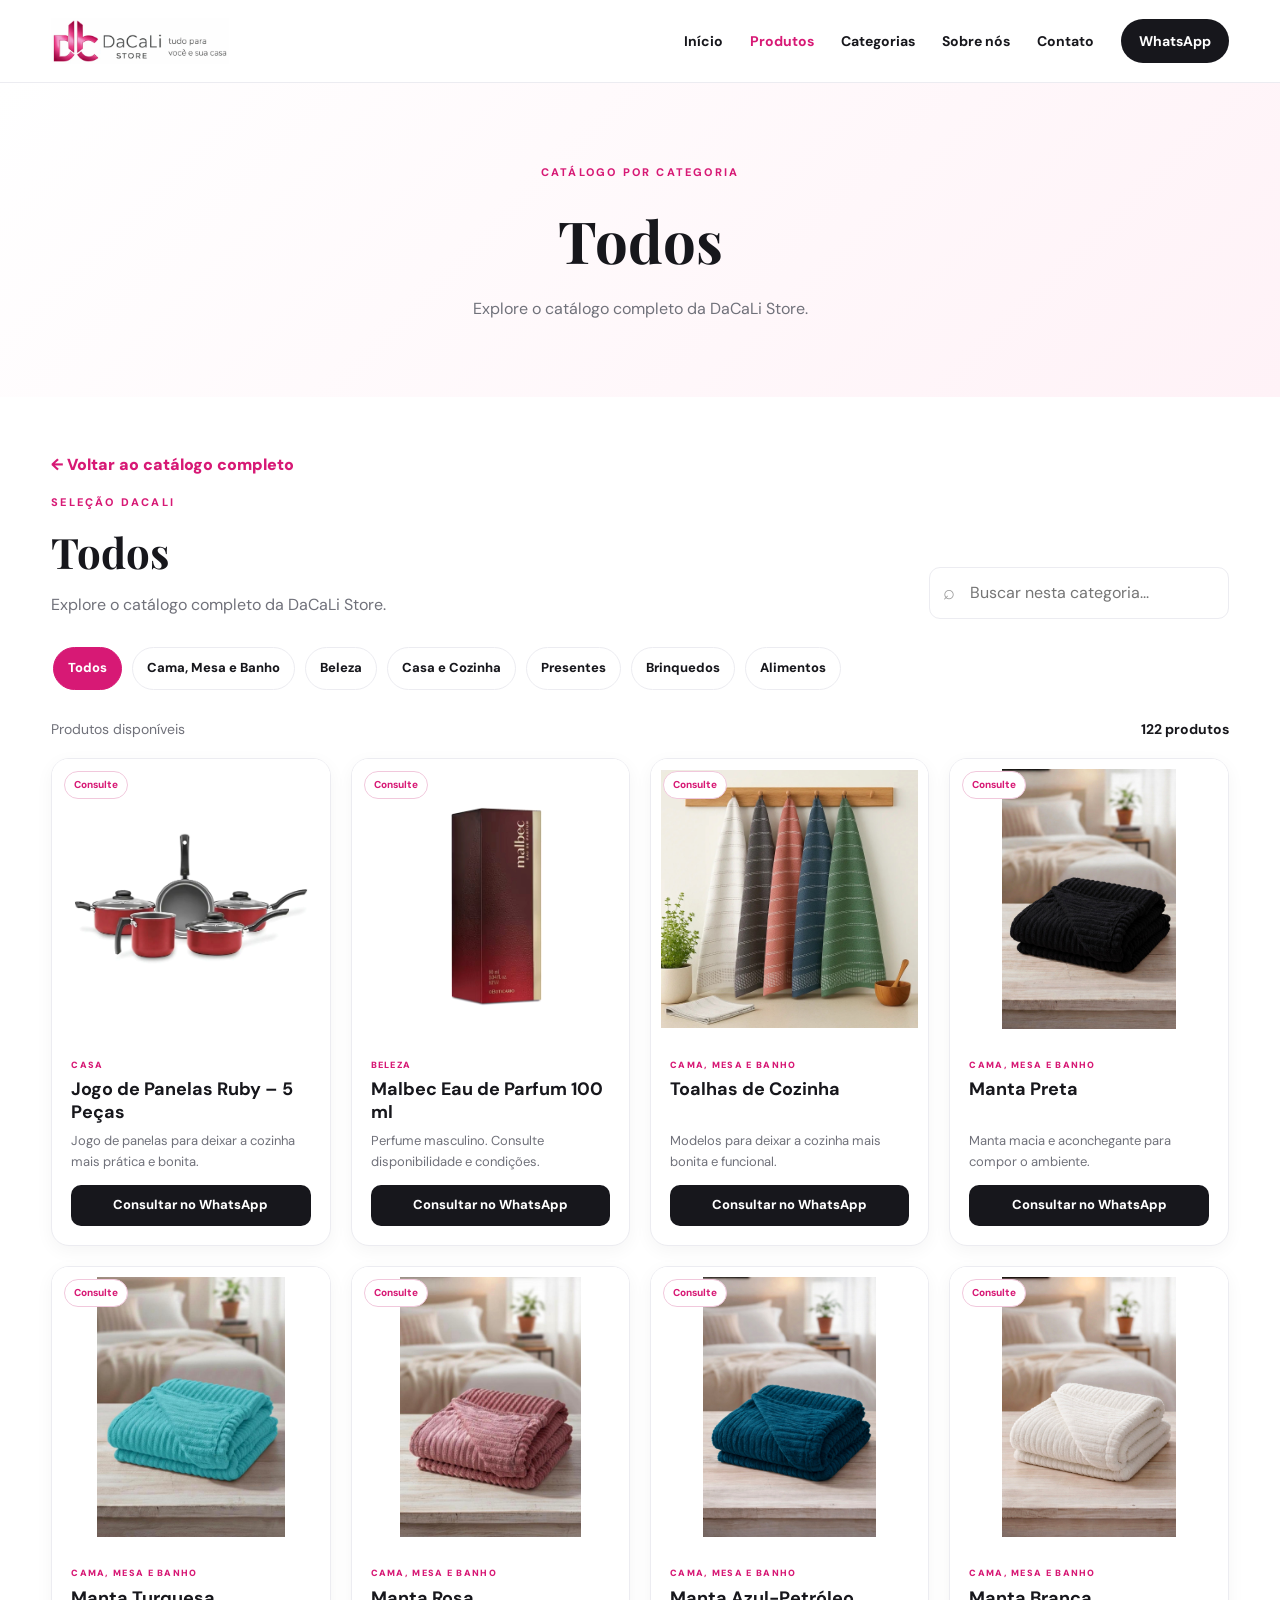
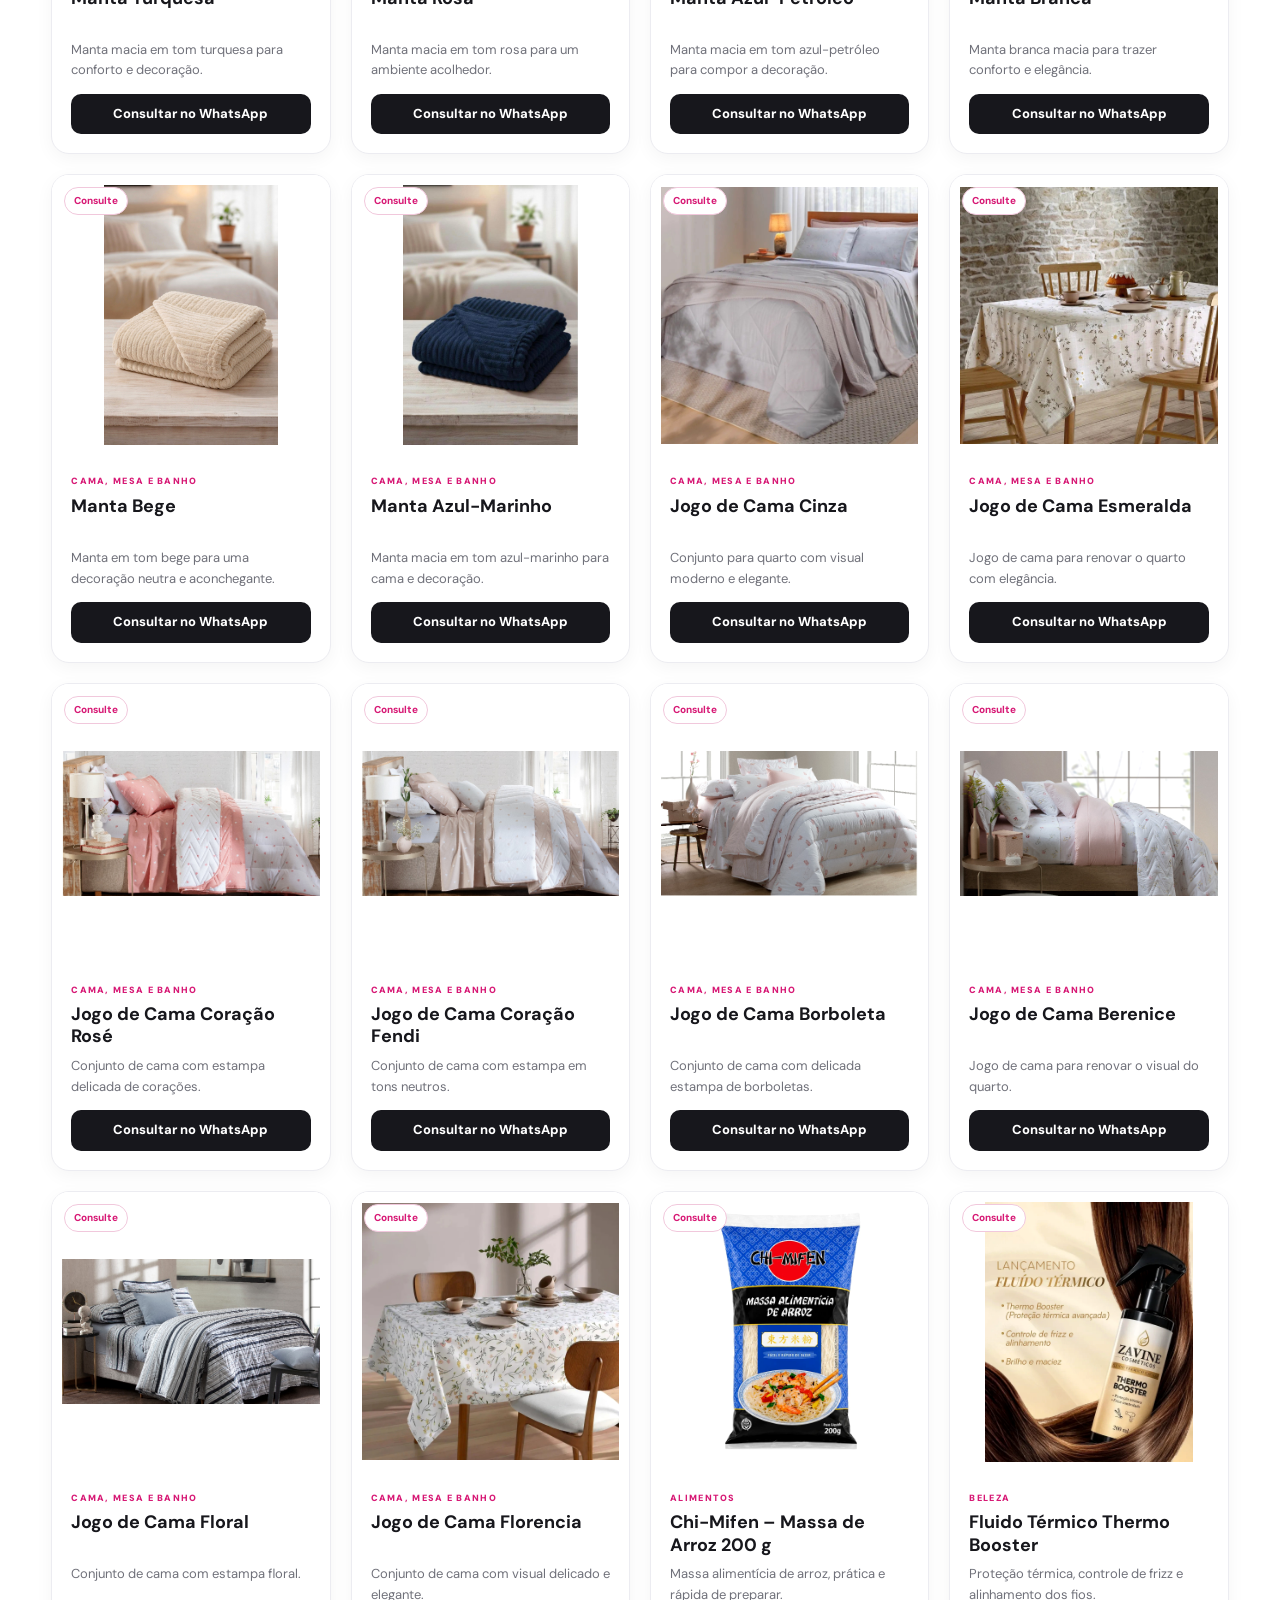
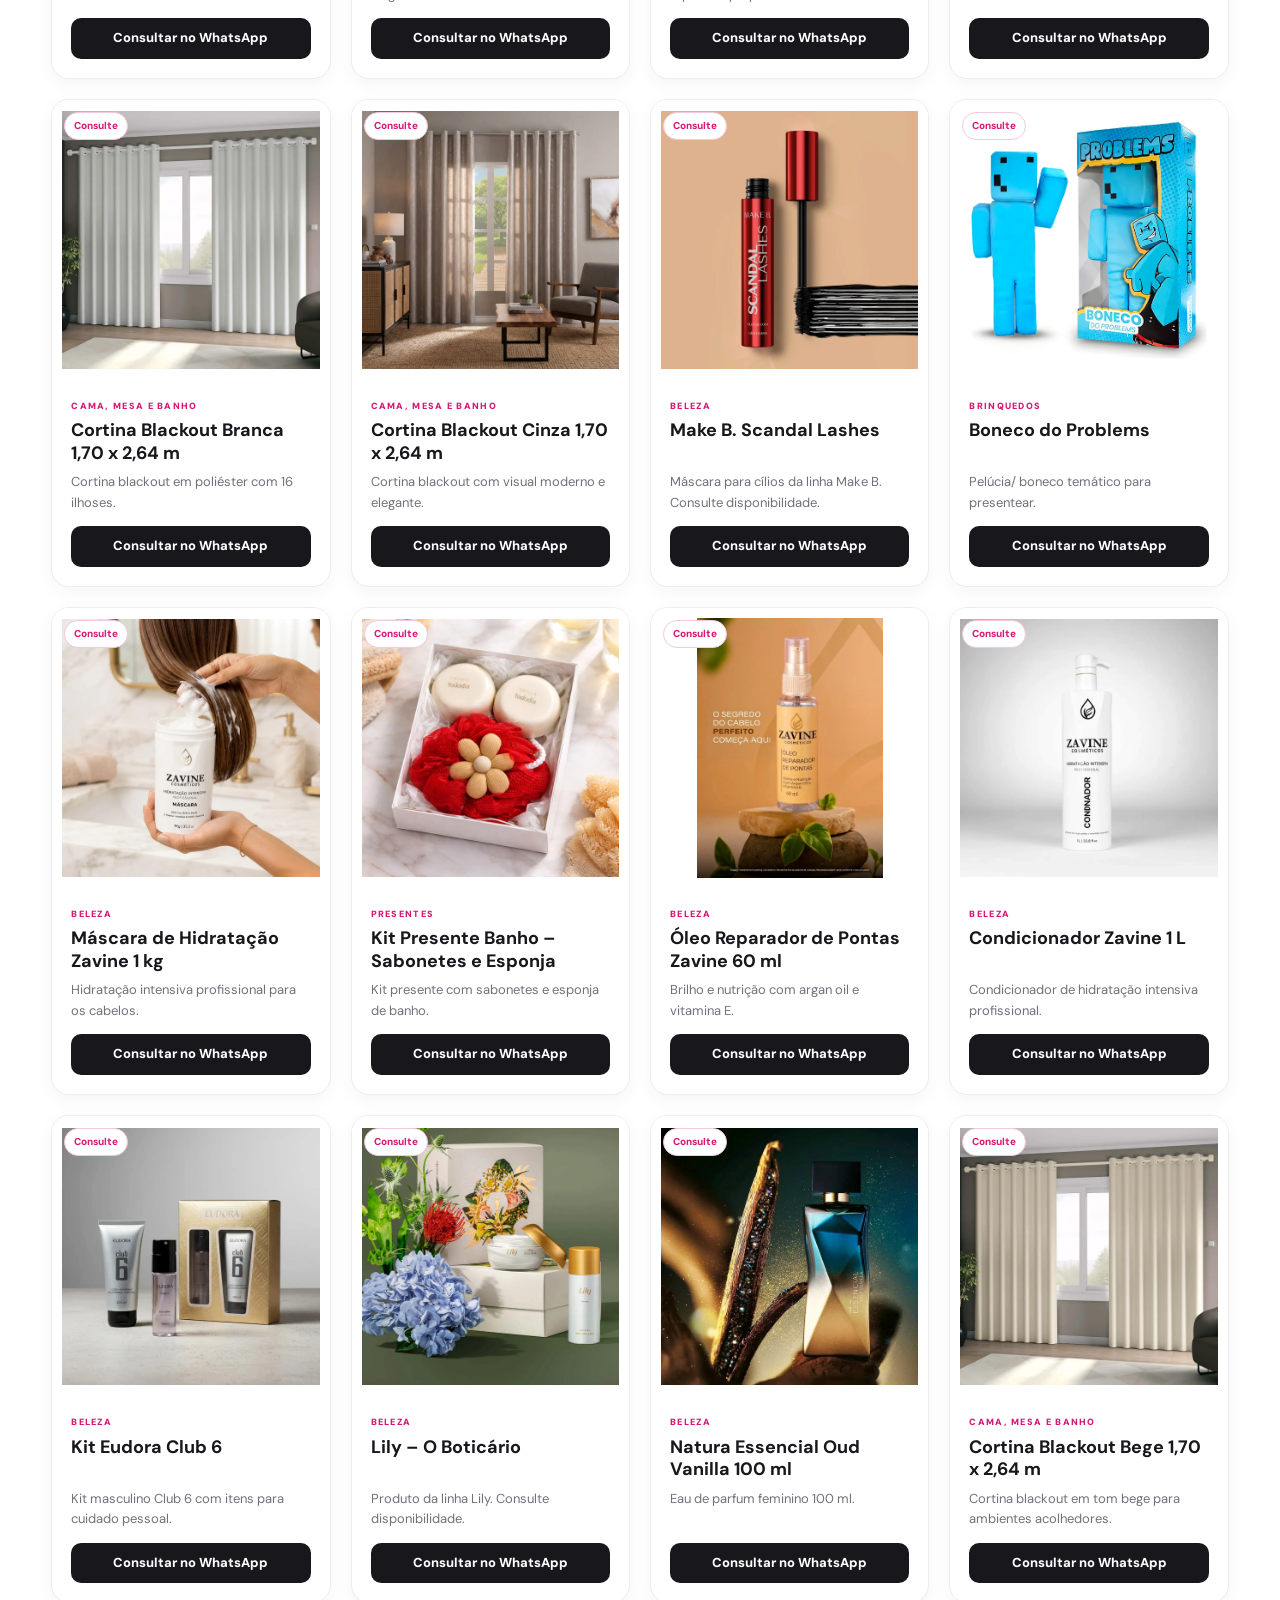
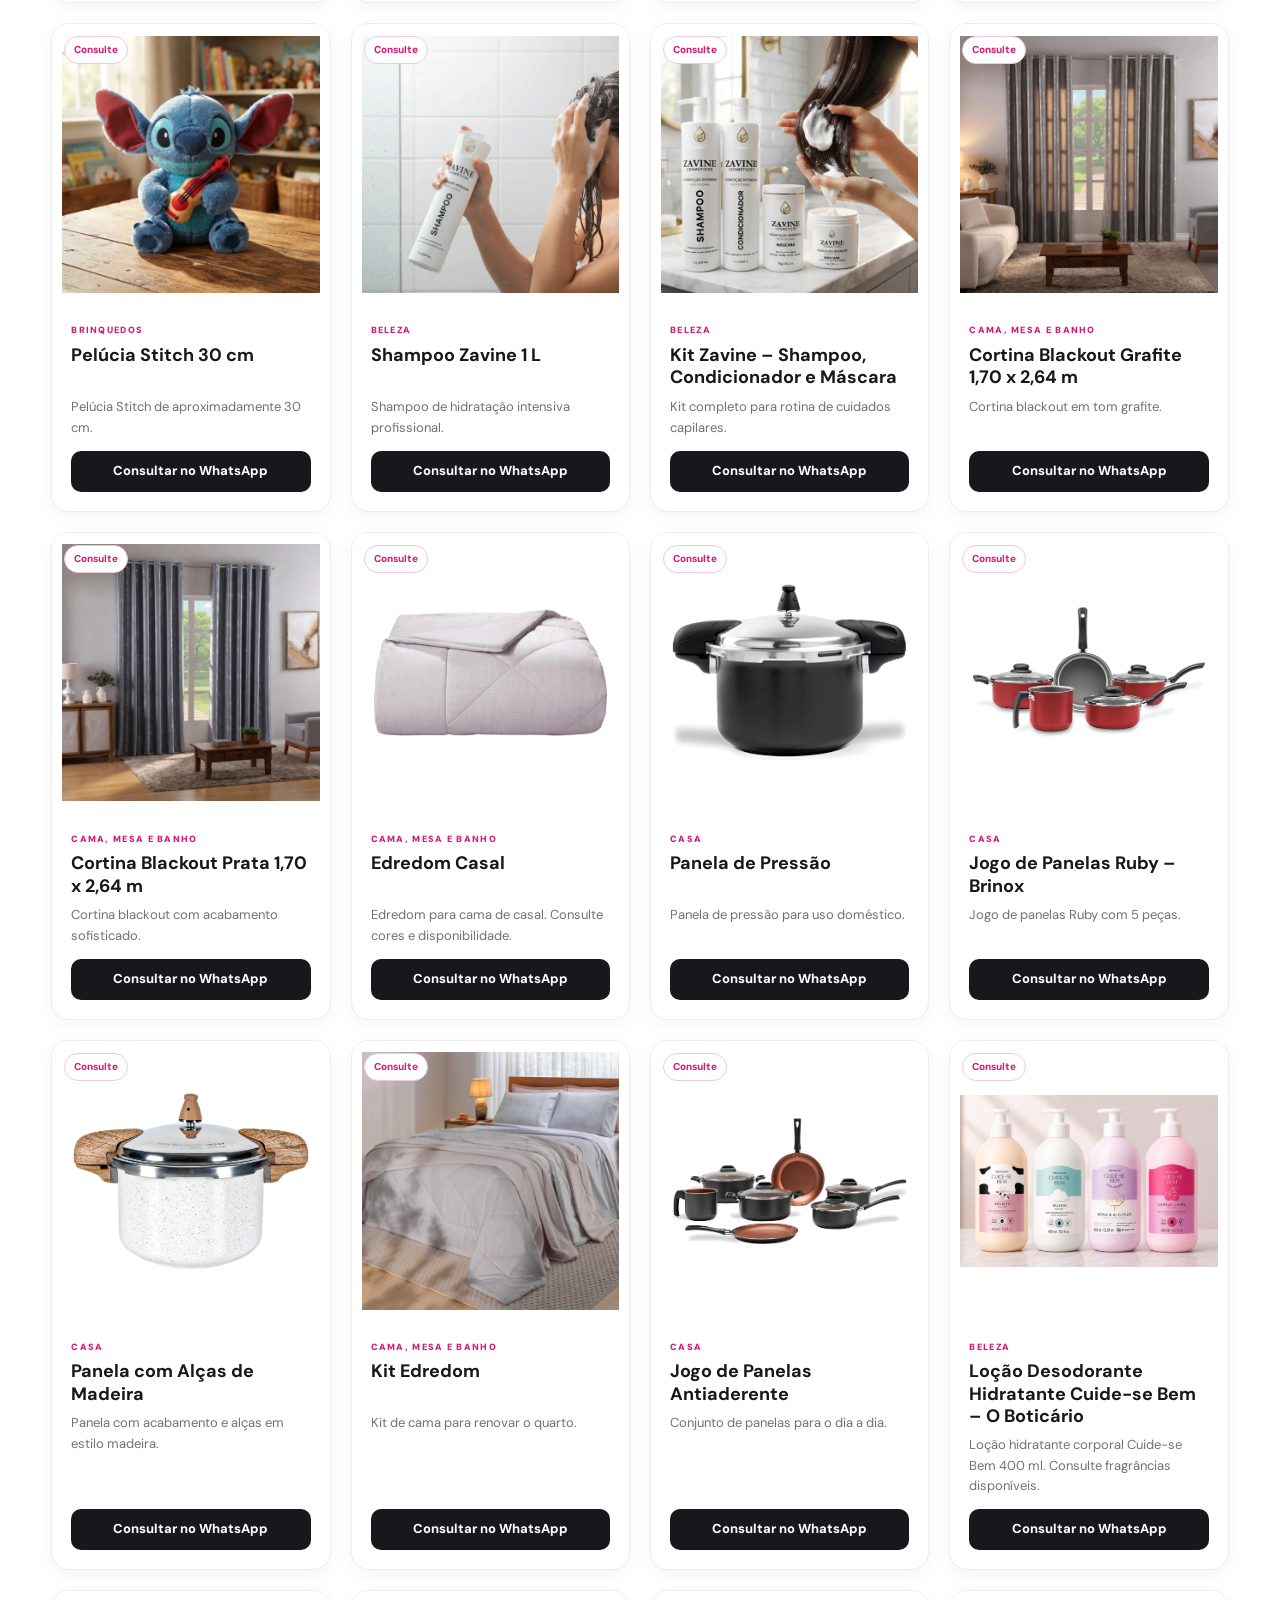
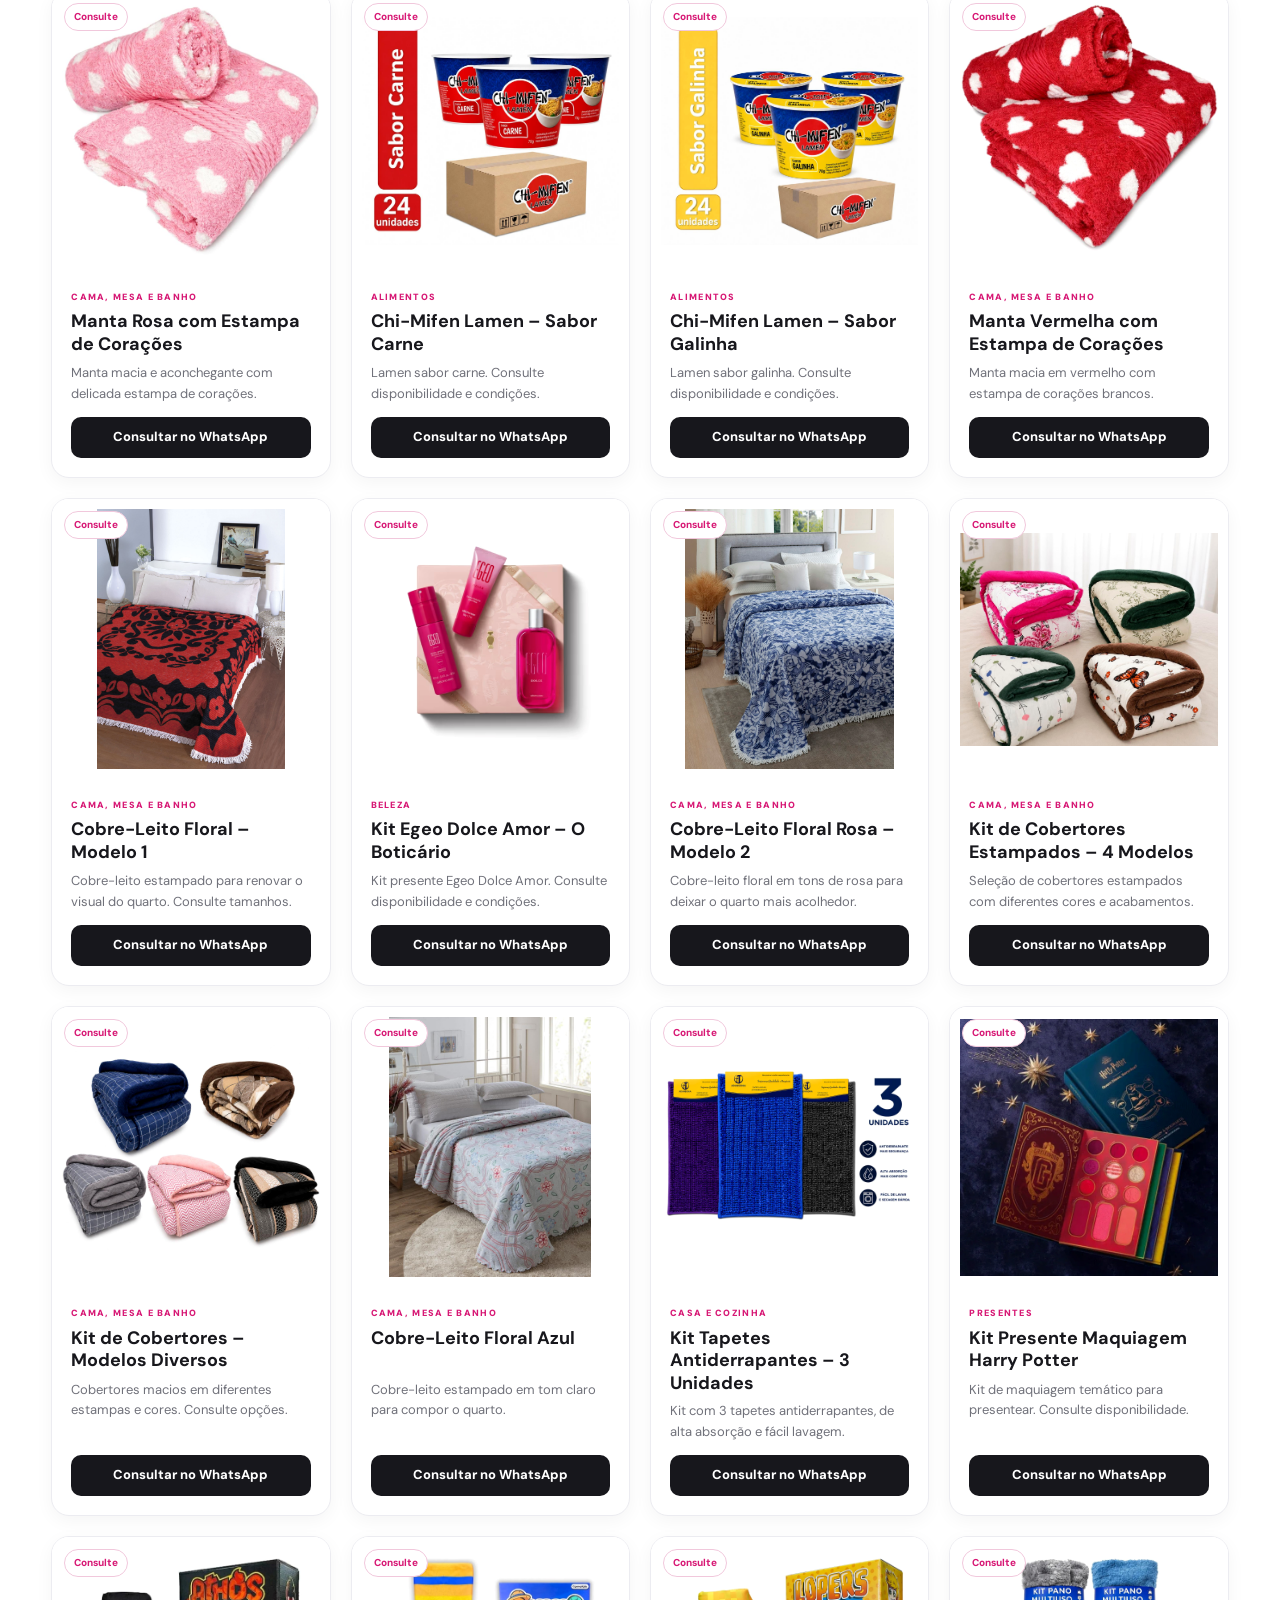
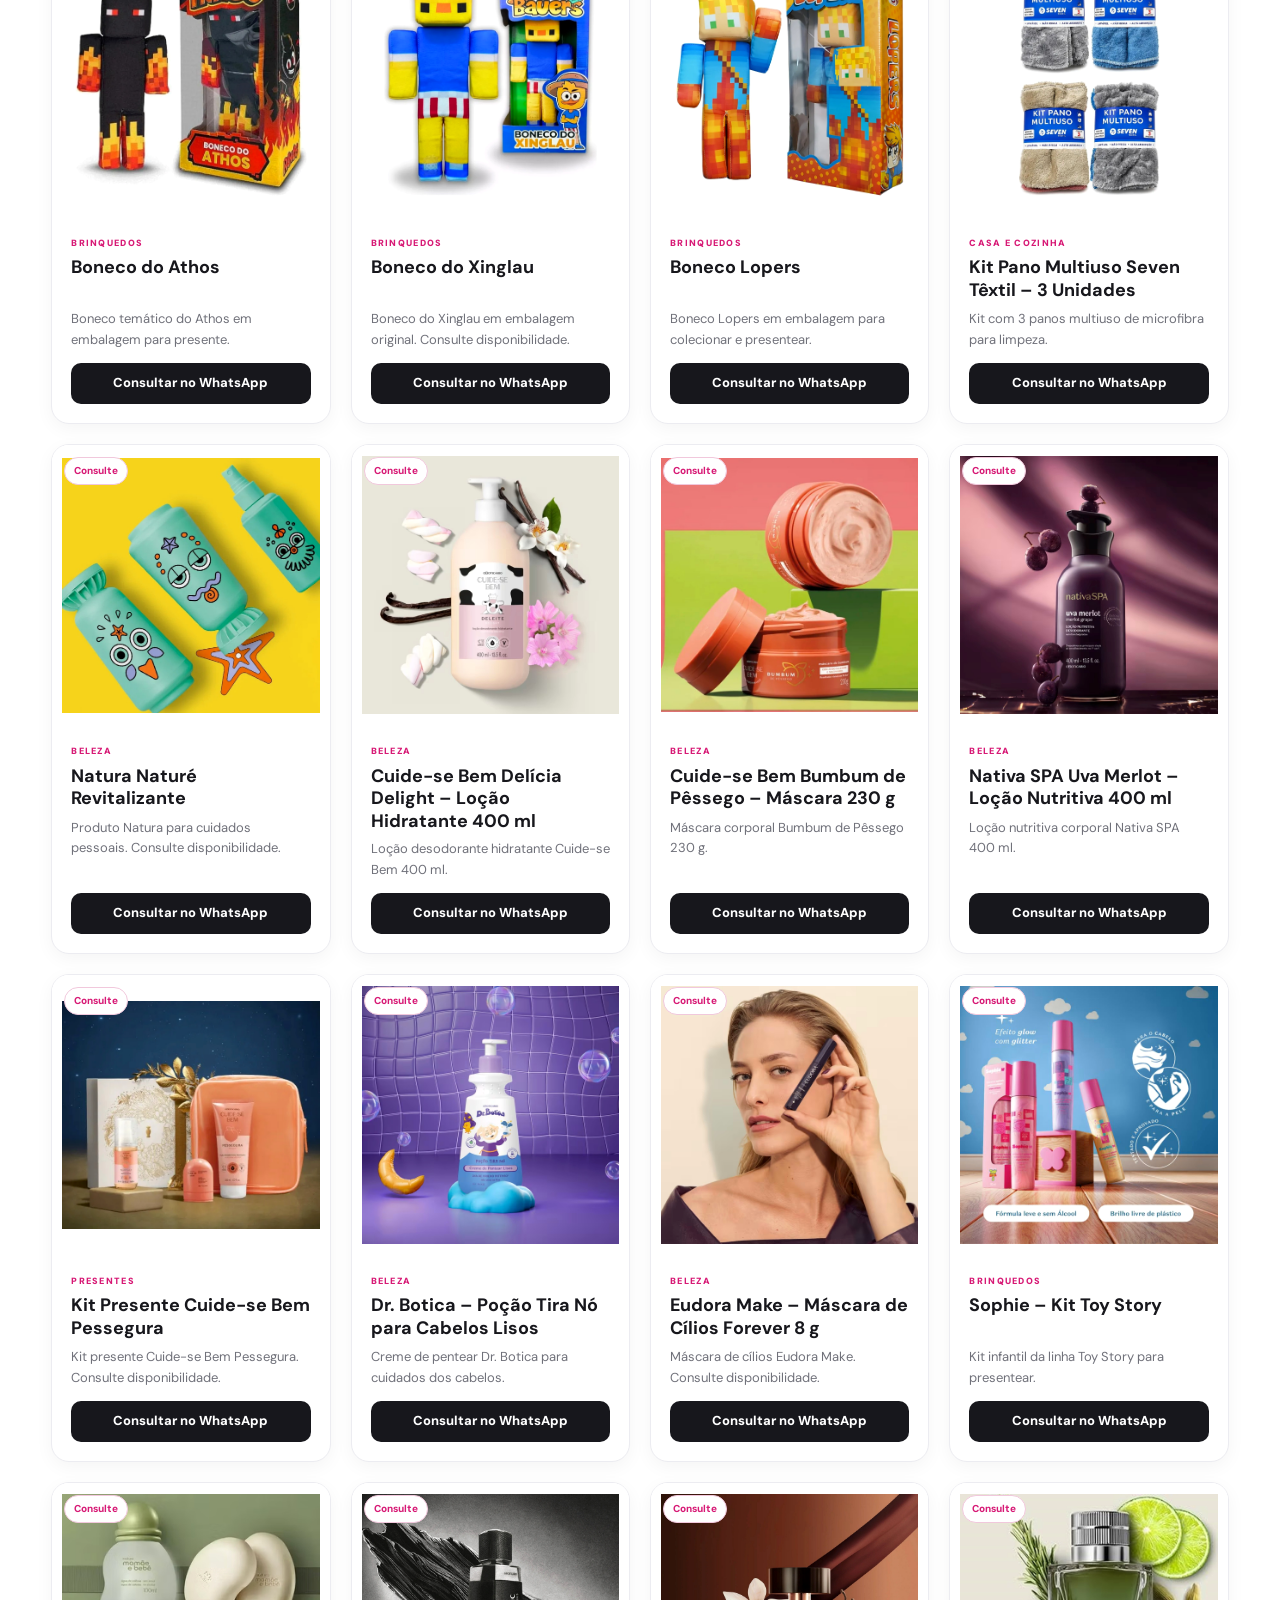
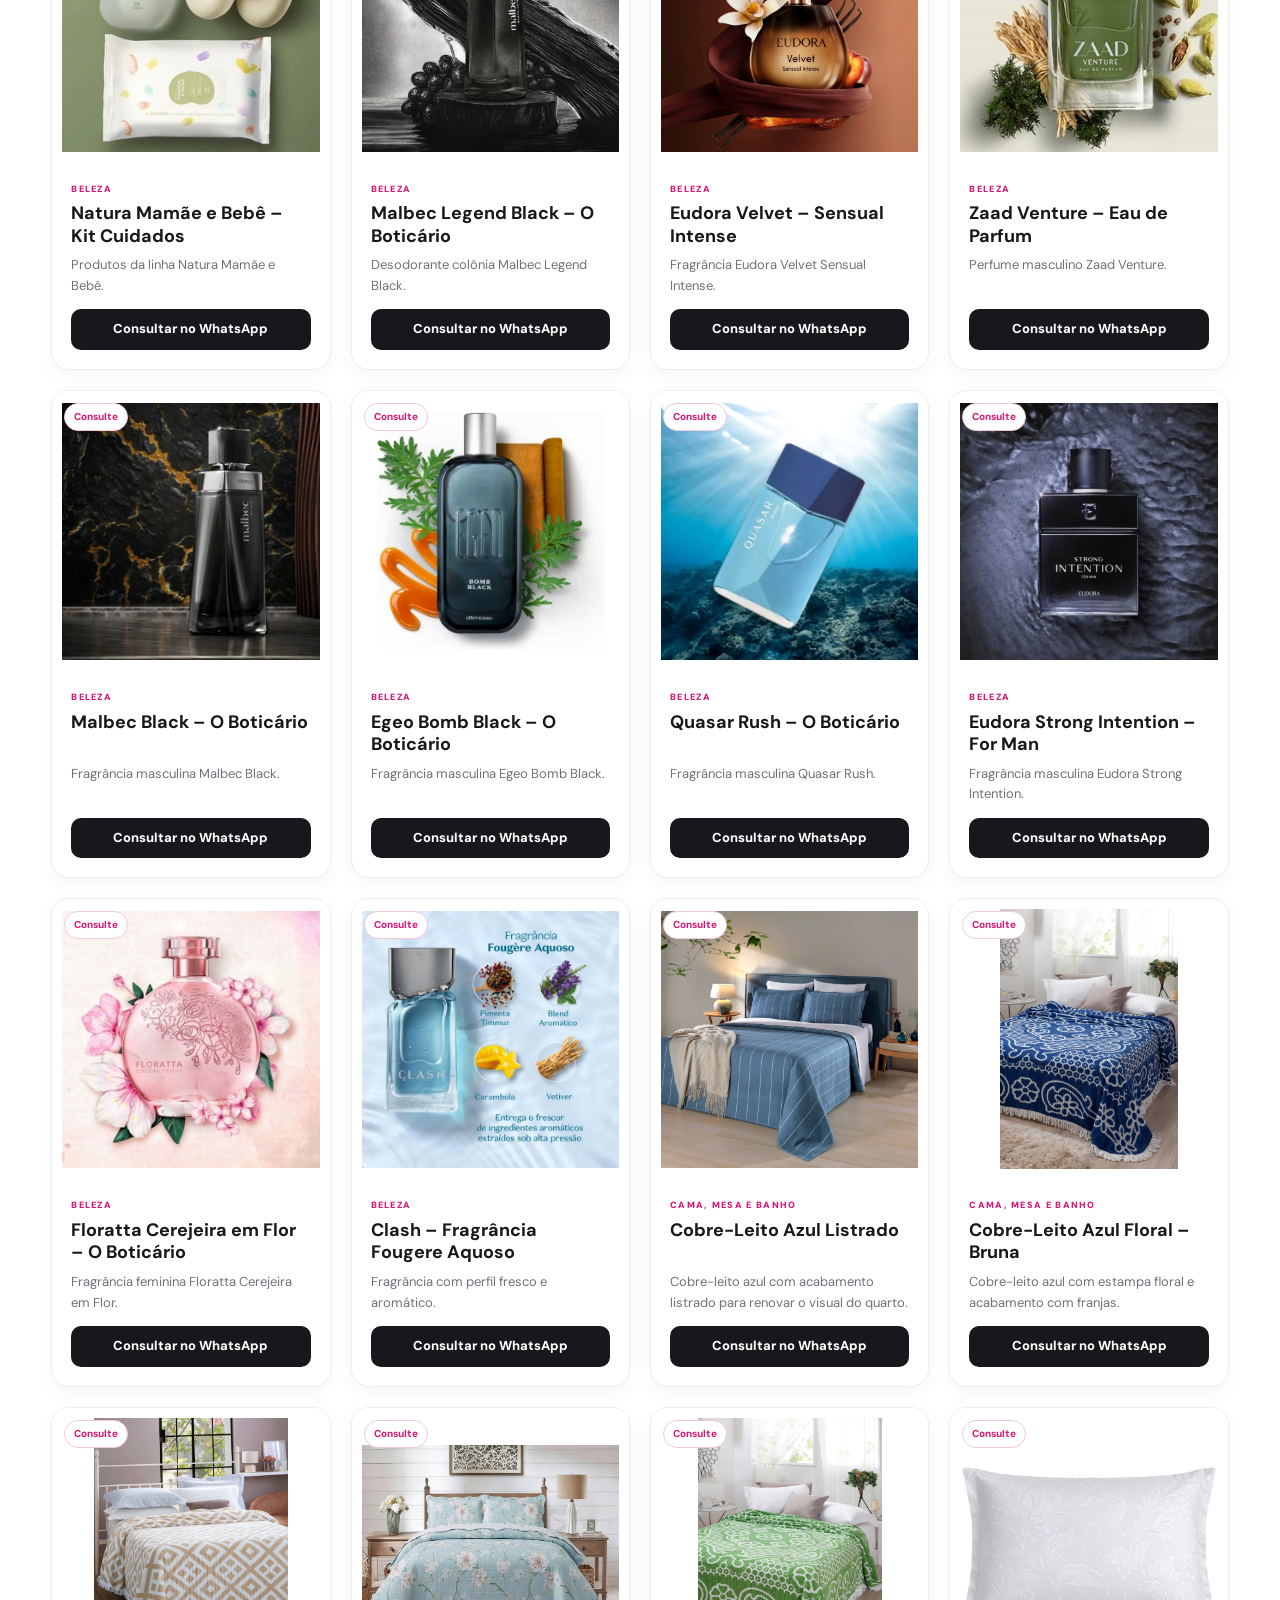
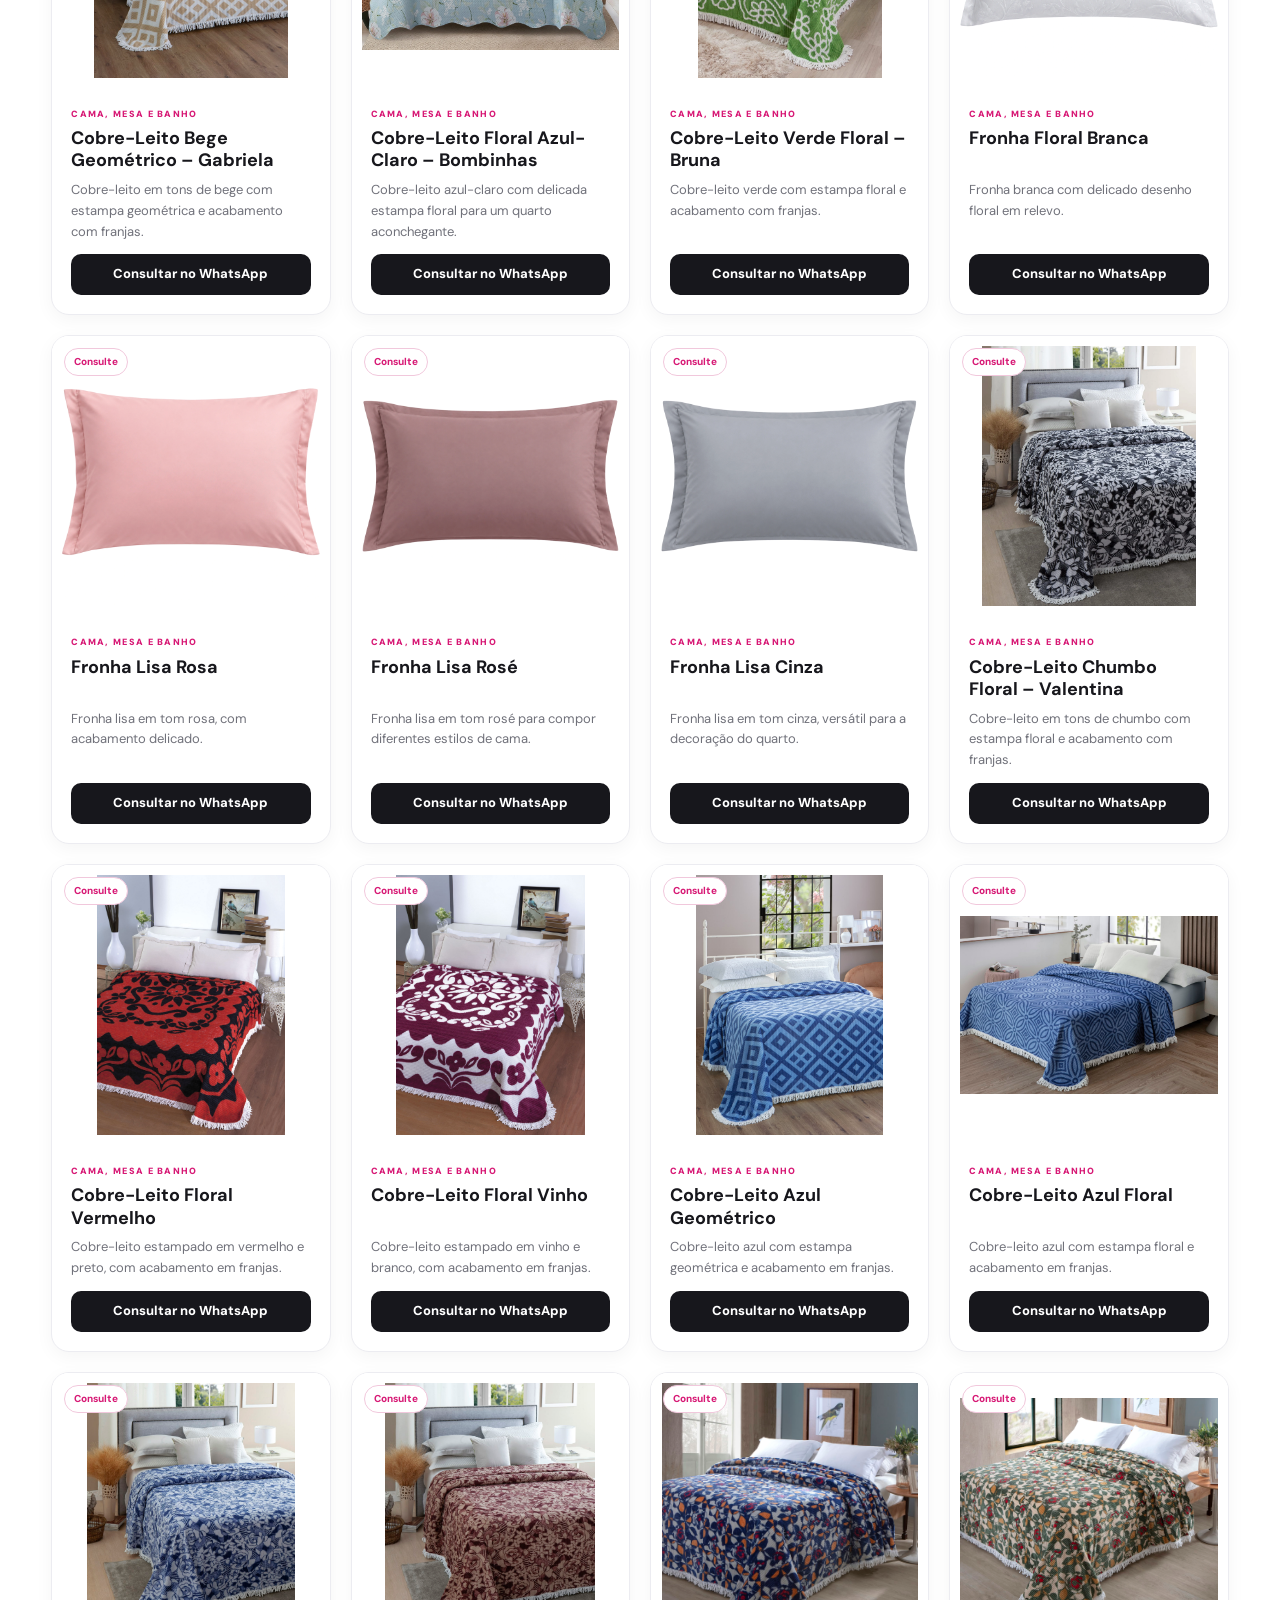
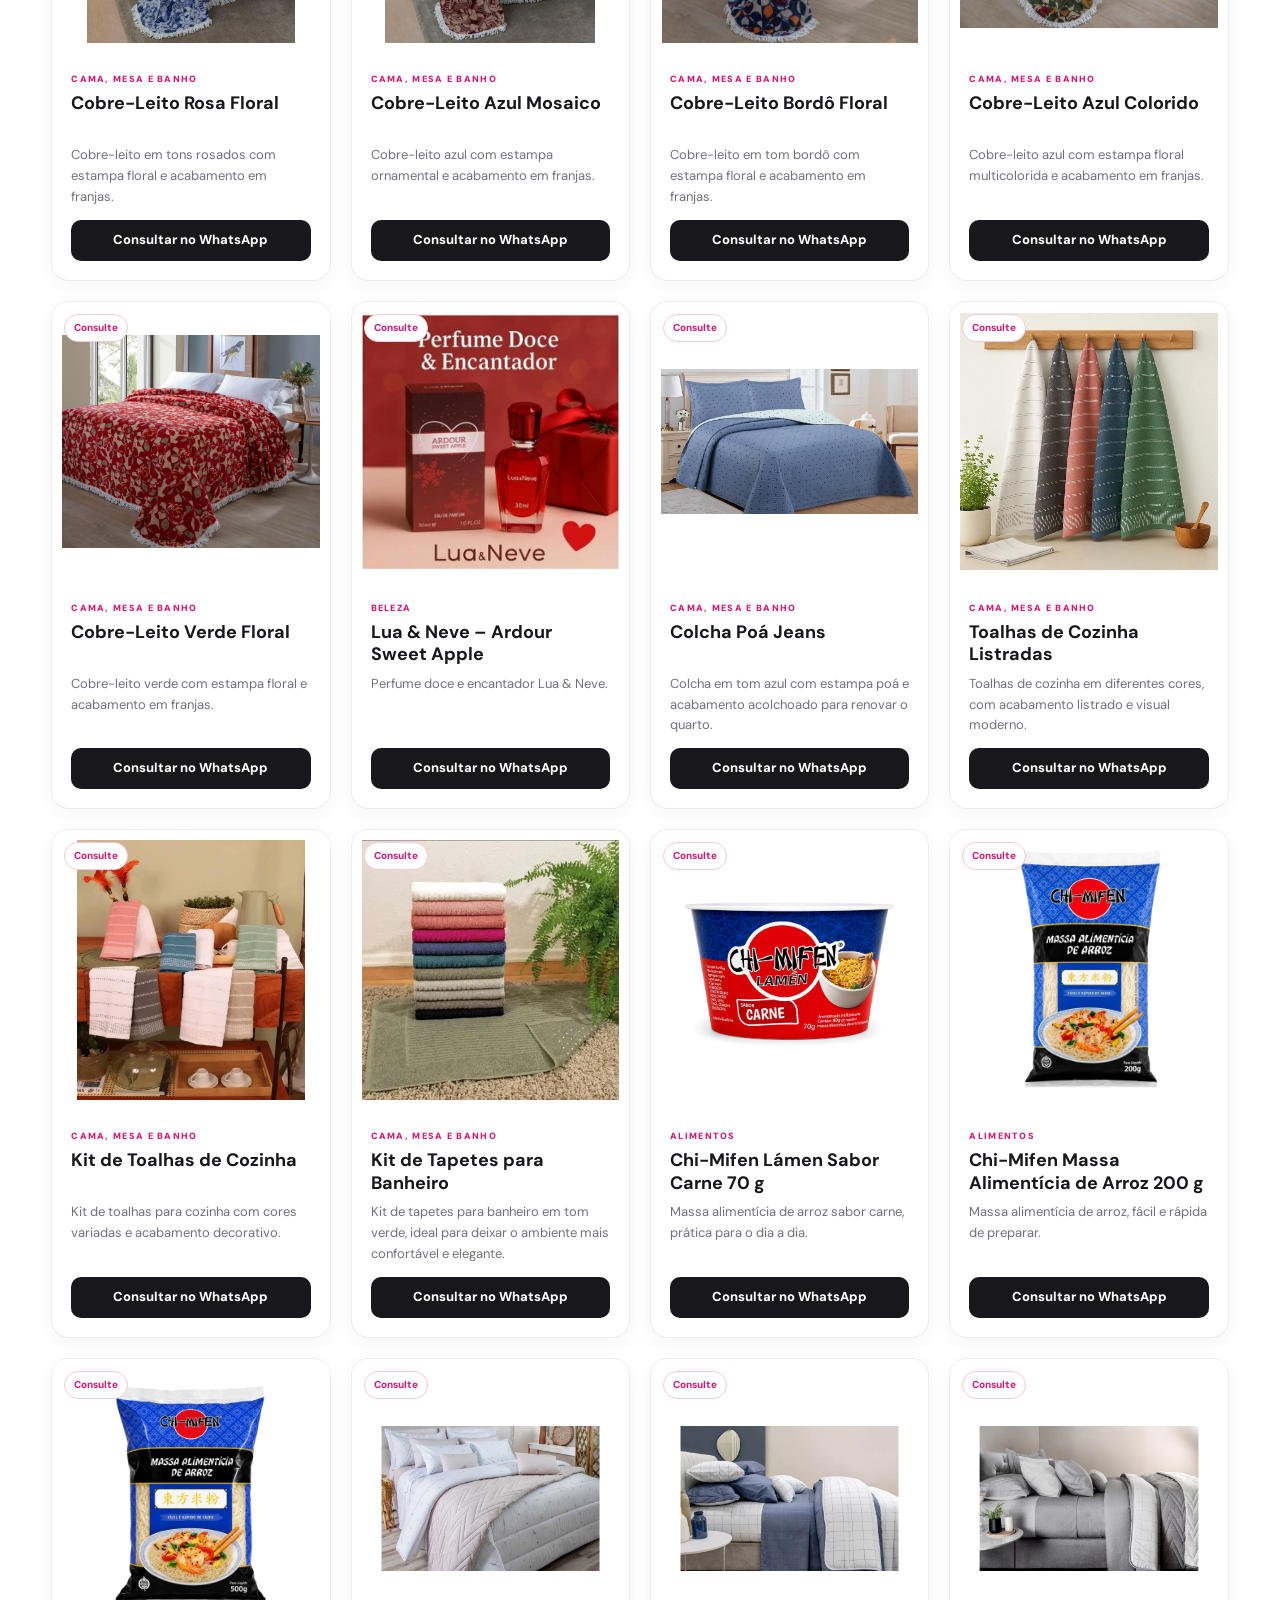
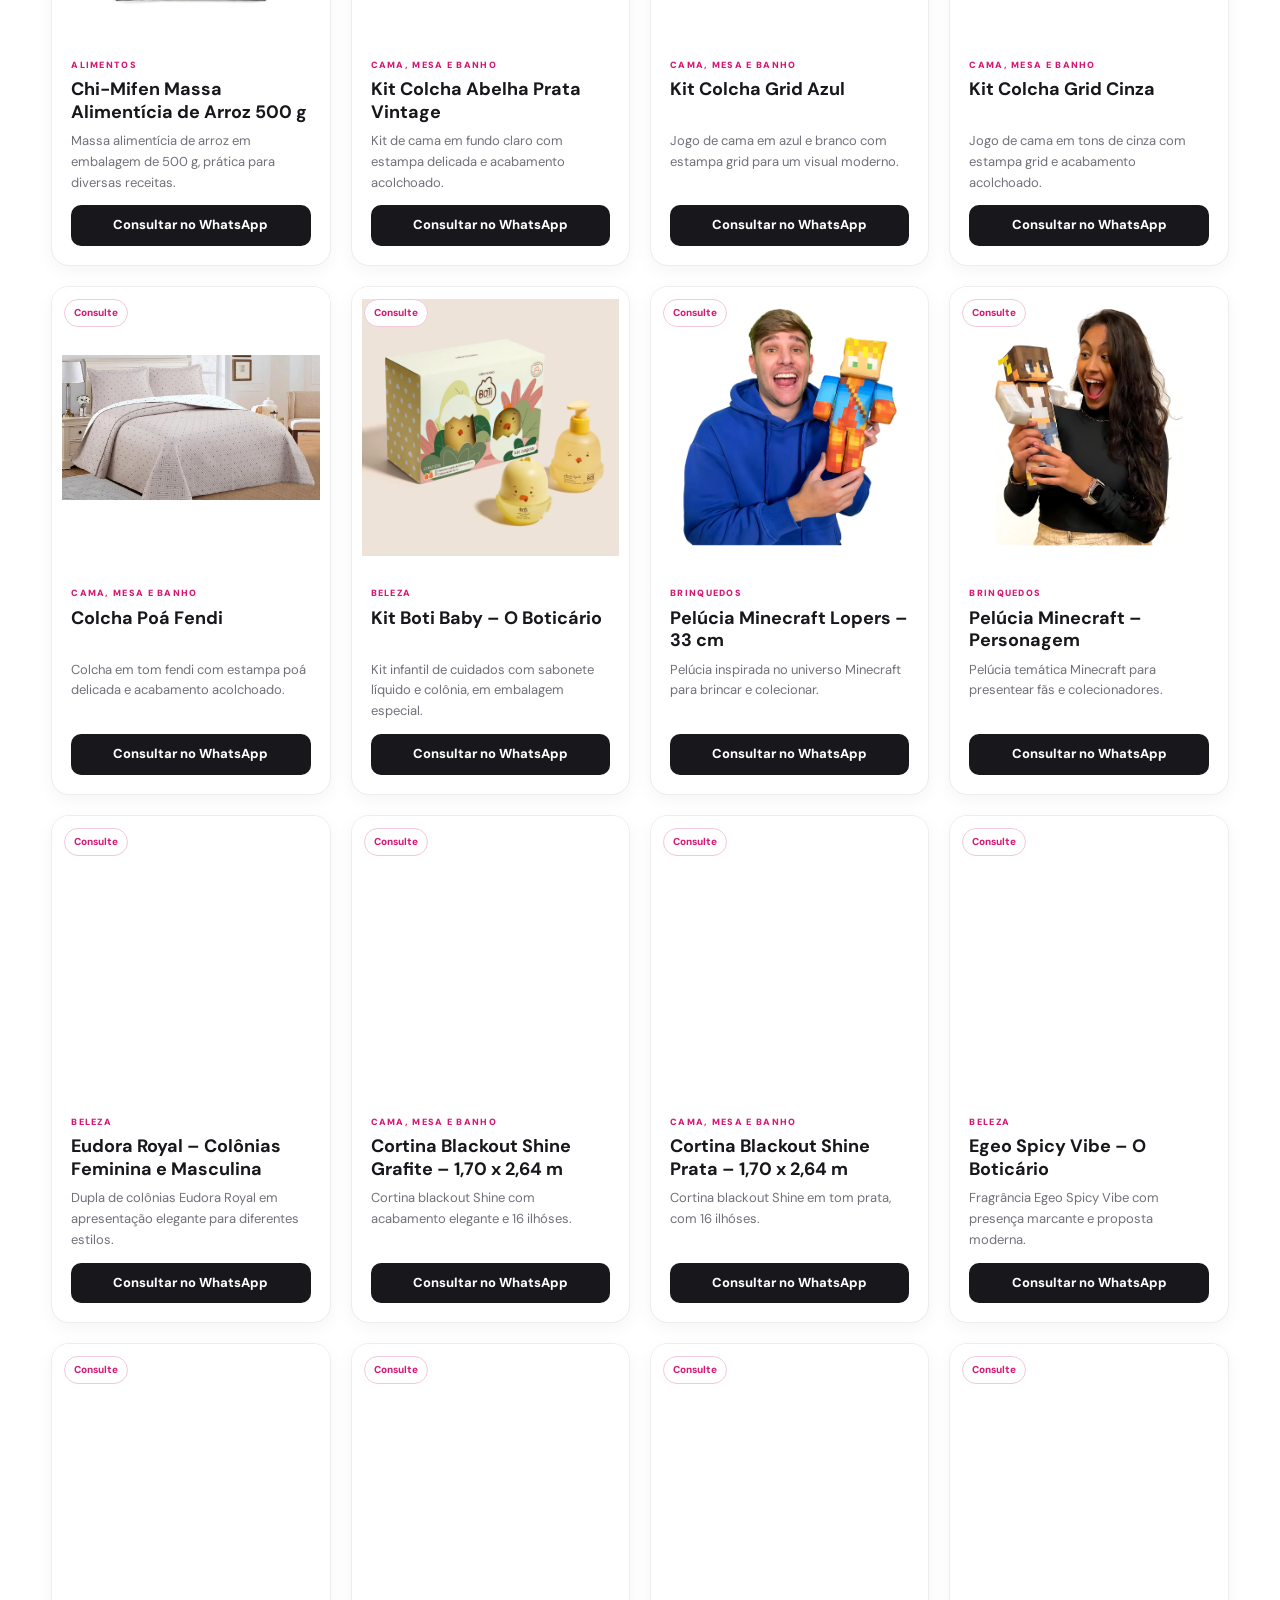
==== commit cf36f911: "Add files via upload" ====
--- a/categoria.html
+++ b/categoria.html
@@ -326,7 +326,7 @@
 /* Arquitetura profissional de catálogo */
 .category-page-top{display:flex;justify-content:space-between;align-items:end;gap:24px;margin-bottom:24px}.category-page-top h2{margin:6px 0;font-family:"Playfair Display",serif;font-size:clamp(28px,4vw,42px)}.category-page-top p{margin:0;color:var(--muted);max-width:720px;line-height:1.65}.category-back{display:inline-flex;align-items:center;gap:8px;color:var(--pink);font-weight:900;text-decoration:none;margin-bottom:10px}.category-nav{display:flex;gap:10px;overflow:auto;padding:4px 2px 16px;scrollbar-width:none}.category-nav::-webkit-scrollbar{display:none}.category-nav a{flex:none;padding:10px 14px;border:1px solid var(--line);border-radius:999px;background:#fff;color:var(--dark);text-decoration:none;font-size:13px;font-weight:800}.category-nav a.active{background:var(--pink);border-color:var(--pink);color:#fff}.catalog-grid-clean{margin-top:10px}.catalog-status{display:flex;justify-content:space-between;align-items:center;gap:12px;margin:12px 0 18px;color:var(--muted);font-size:14px}.catalog-status strong{color:var(--dark)}
 @media(max-width:700px){.category-page-top{align-items:stretch;flex-direction:column}.category-page-top .search{width:100%}.catalog-status{align-items:flex-start;flex-direction:column}}
-</style></head><body><header class="header"><div class="container nav"><a class="brand" href="index.html"><img alt="DaCaLi Store" decoding="async" src="[data-uri]"/></a><button aria-expanded="false" aria-label="Abrir menu" class="menu-toggle">☰</button><nav class="menu"><a href="index.html">Início</a><a class="active" href="produtos.html">Produtos</a><a href="index.html#categorias">Categorias</a><a href="index.html#sobre">Sobre nós</a><a href="index.html#contato">Contato</a><a class="nav-whatsapp" href="https://wa.me/5511983044529" rel="noopener" target="_blank">WhatsApp</a></nav></div></header><main><section class="page-hero"><div class="container"><span class="eyebrow">CATÁLOGO POR CATEGORIA</span><h1 id="pageTitle">DaCaLi Store</h1><p id="pageDescription">Encontre produtos da categoria selecionada.</p></div></section><section class="catalog section"><div class="container"><a class="category-back" href="produtos.html">← Voltar ao catálogo completo</a><div class="category-page-top"><div><span class="eyebrow">SELEÇÃO DACALI</span><h2 id="categoryTitle">Categoria</h2><p id="categoryText"></p></div><div class="search-wrap"><span>⌕</span><input class="search" id="categorySearch" placeholder="Buscar nesta categoria..." type="search"></div></div><nav class="category-nav" id="categoryNav" aria-label="Navegar entre categorias"></nav><div class="catalog-status"><span>Produtos disponíveis</span><strong id="categoryCount">0 produtos</strong></div><div class="product-grid catalog-grid-clean" id="categoryGrid"></div><div class="empty-state" hidden id="categoryEmpty"><div class="empty-icon">⌕</div><h3>Nenhum produto encontrado</h3><p>Tente outra palavra.</p></div></div></section></main><footer class="footer"><div class="container footer-grid"><div><p>Variedade que encanta, preço que surpreende.</p></div><div><h3>Navegação</h3><a href="index.html">Início</a><a href="produtos.html">Produtos</a><a href="index.html#sobre">Sobre nós</a></div><div><h3>Contato</h3><a href="https://wa.me/5511983044529" rel="noopener" target="_blank">(11) 98304-4529</a><a href="mailto:contato.dacalistore@gmail.com">contato.dacalistore@gmail.com</a></div></div><div class="copyright">© 2026 DaCaLi Store. Todos os direitos reservados.</div></footer><script src="catalogo.js"></script><script>
+</style></head><body><header class="header"><div class="container nav"><a class="brand" href="index.html"><img alt="DaCaLi Store" decoding="async" src="[data-uri]"/></a><button aria-controls="mainMenu" aria-expanded="false" aria-label="Abrir menu" class="menu-toggle" type="button">☰</button><nav class="menu" id="mainMenu"><a href="index.html">Início</a><a class="active" href="produtos.html">Produtos</a><a href="index.html#categorias">Categorias</a><a href="index.html#sobre">Sobre nós</a><a href="index.html#contato">Contato</a><a class="nav-whatsapp" href="https://wa.me/5511983044529" rel="noopener" target="_blank">WhatsApp</a></nav></div></header><main><section class="page-hero"><div class="container"><span class="eyebrow">CATÁLOGO POR CATEGORIA</span><h1 id="pageTitle">DaCaLi Store</h1><p id="pageDescription">Encontre produtos da categoria selecionada.</p></div></section><section class="catalog section"><div class="container"><a class="category-back" href="produtos.html">← Voltar ao catálogo completo</a><div class="category-page-top"><div><span class="eyebrow">SELEÇÃO DACALI</span><h2 id="categoryTitle">Categoria</h2><p id="categoryText"></p></div><div class="search-wrap"><span>⌕</span><input class="search" id="categorySearch" placeholder="Buscar nesta categoria..." type="search"></div></div><nav class="category-nav" id="categoryNav" aria-label="Navegar entre categorias"></nav><div class="catalog-status"><span>Produtos disponíveis</span><strong id="categoryCount">0 produtos</strong></div><div class="product-grid catalog-grid-clean" id="categoryGrid"></div><div class="empty-state" hidden id="categoryEmpty"><div class="empty-icon">⌕</div><h3>Nenhum produto encontrado</h3><p>Tente outra palavra.</p></div></div></section></main><footer class="footer"><div class="container footer-grid"><div><p>Variedade que encanta, preço que surpreende.</p></div><div><h3>Navegação</h3><a href="index.html">Início</a><a href="produtos.html">Produtos</a><a href="index.html#sobre">Sobre nós</a></div><div><h3>Contato</h3><a href="https://wa.me/5511983044529" rel="noopener" target="_blank">(11) 98304-4529</a><a href="mailto:contato.dacalistore@gmail.com">contato.dacalistore@gmail.com</a></div></div><div class="copyright">© 2026 DaCaLi Store. Todos os direitos reservados.</div></footer><script src="catalogo.js"></script><script>
 (function(){
 const cats={todos:'Todos','cama-mesa-banho':'Cama, Mesa e Banho',beleza:'Beleza',casa:'Casa e Cozinha',presentes:'Presentes',brinquedos:'Brinquedos',alimentos:'Alimentos'};
 const data={todos:'Explore o catálogo completo da DaCaLi Store.','cama-mesa-banho':'Jogos de cama, mantas, cortinas, edredons e itens para deixar sua casa mais confortável.',beleza:'Perfumes, cosméticos, maquiagem e cuidados pessoais.',casa:'Panelas e utilidades para tornar o dia a dia mais prático.',presentes:'Opções para surpreender em datas especiais e momentos importantes.',brinquedos:'Pelúcias e itens divertidos para crianças e fãs de personagens.',alimentos:'Produtos selecionados para sua despensa e para o dia a dia.'};
@@ -339,4 +339,4 @@
 function render(){const term=norm(search.value.trim());grid.innerHTML='';let n=0;list.forEach(p=>{if(!term||norm(p.name).includes(term)||norm(p.title).includes(term)||norm(p.description).includes(term)){grid.appendChild(card(p));n++}});document.querySelector('#categoryCount').textContent=`${n} ${n===1?'produto':'produtos'}`;empty.hidden=n!==0}
 render();search.addEventListener('input',render);document.querySelectorAll('.copyright').forEach(el=>el.innerHTML=el.innerHTML.replace(/©\s*\d{4}/,`© ${new Date().getFullYear()}`));
 })();
-</script></body></html>+</script><script src="site.js"></script></body></html>
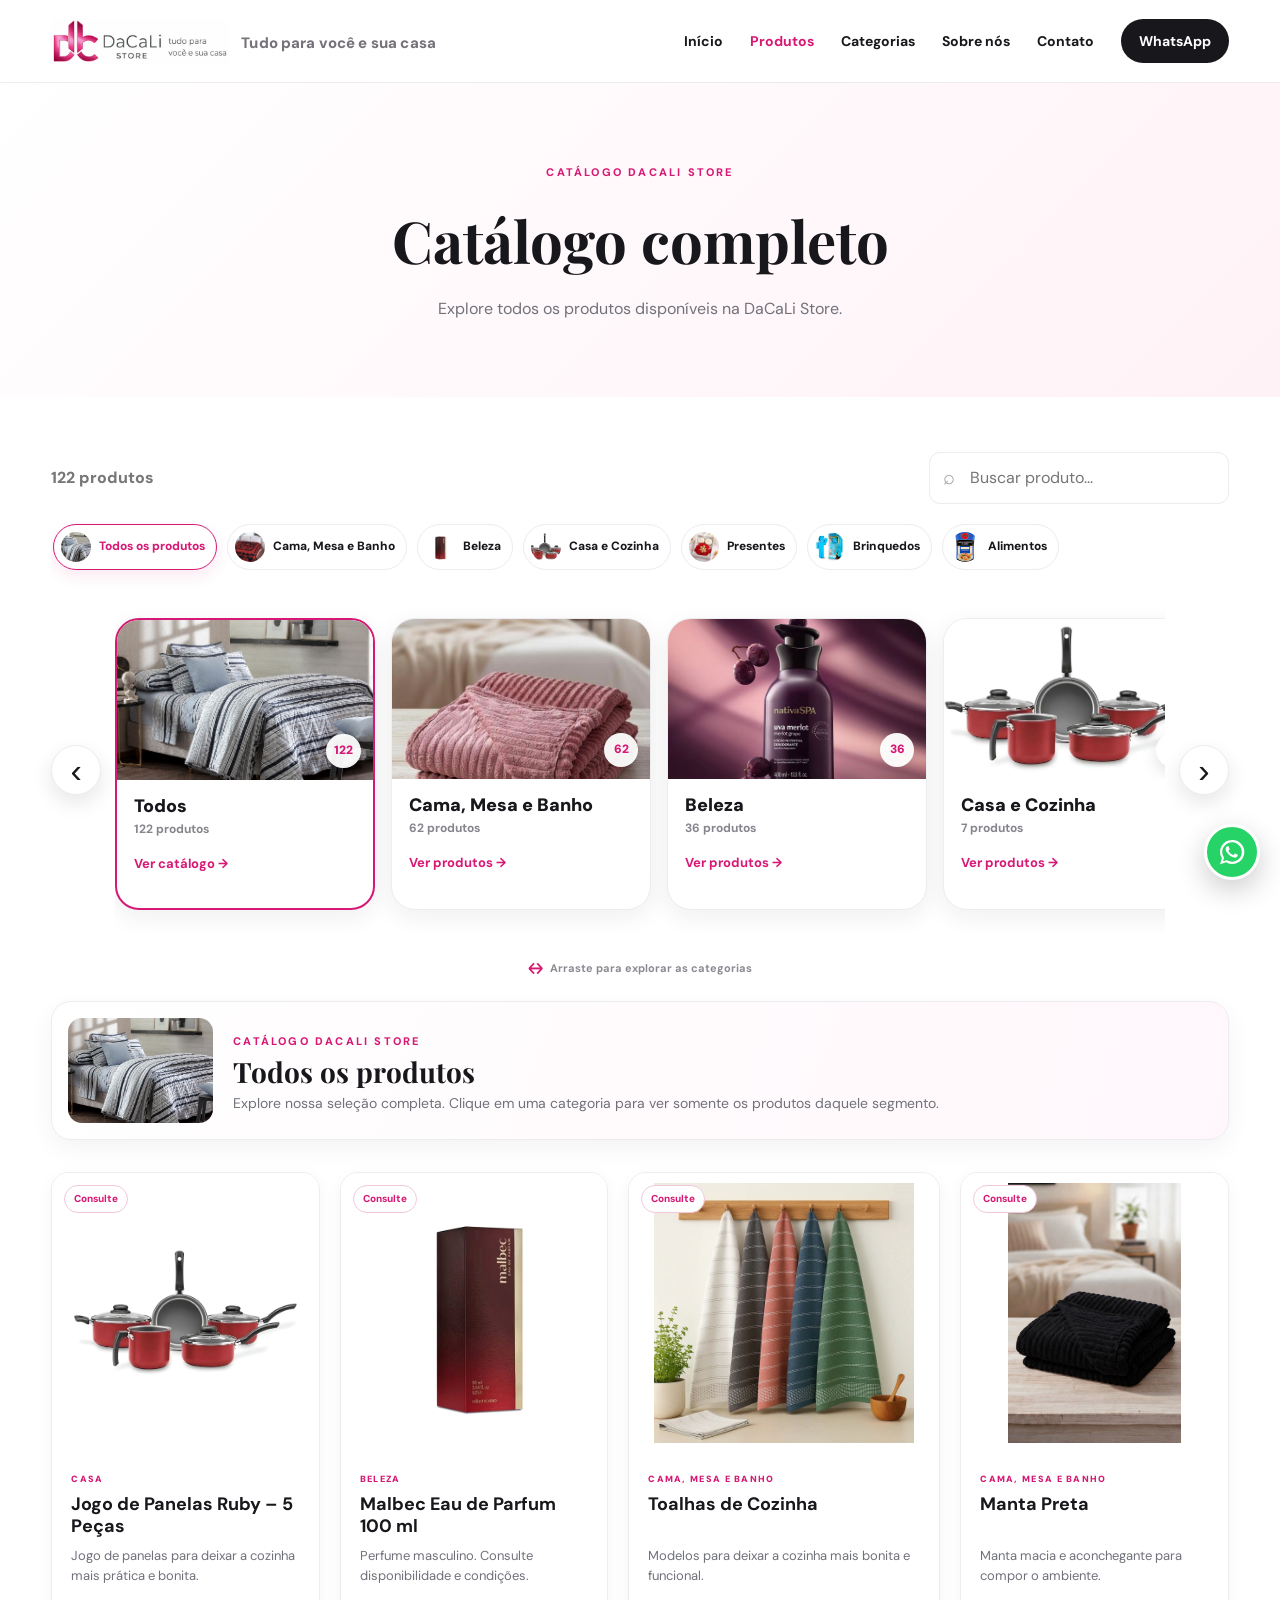
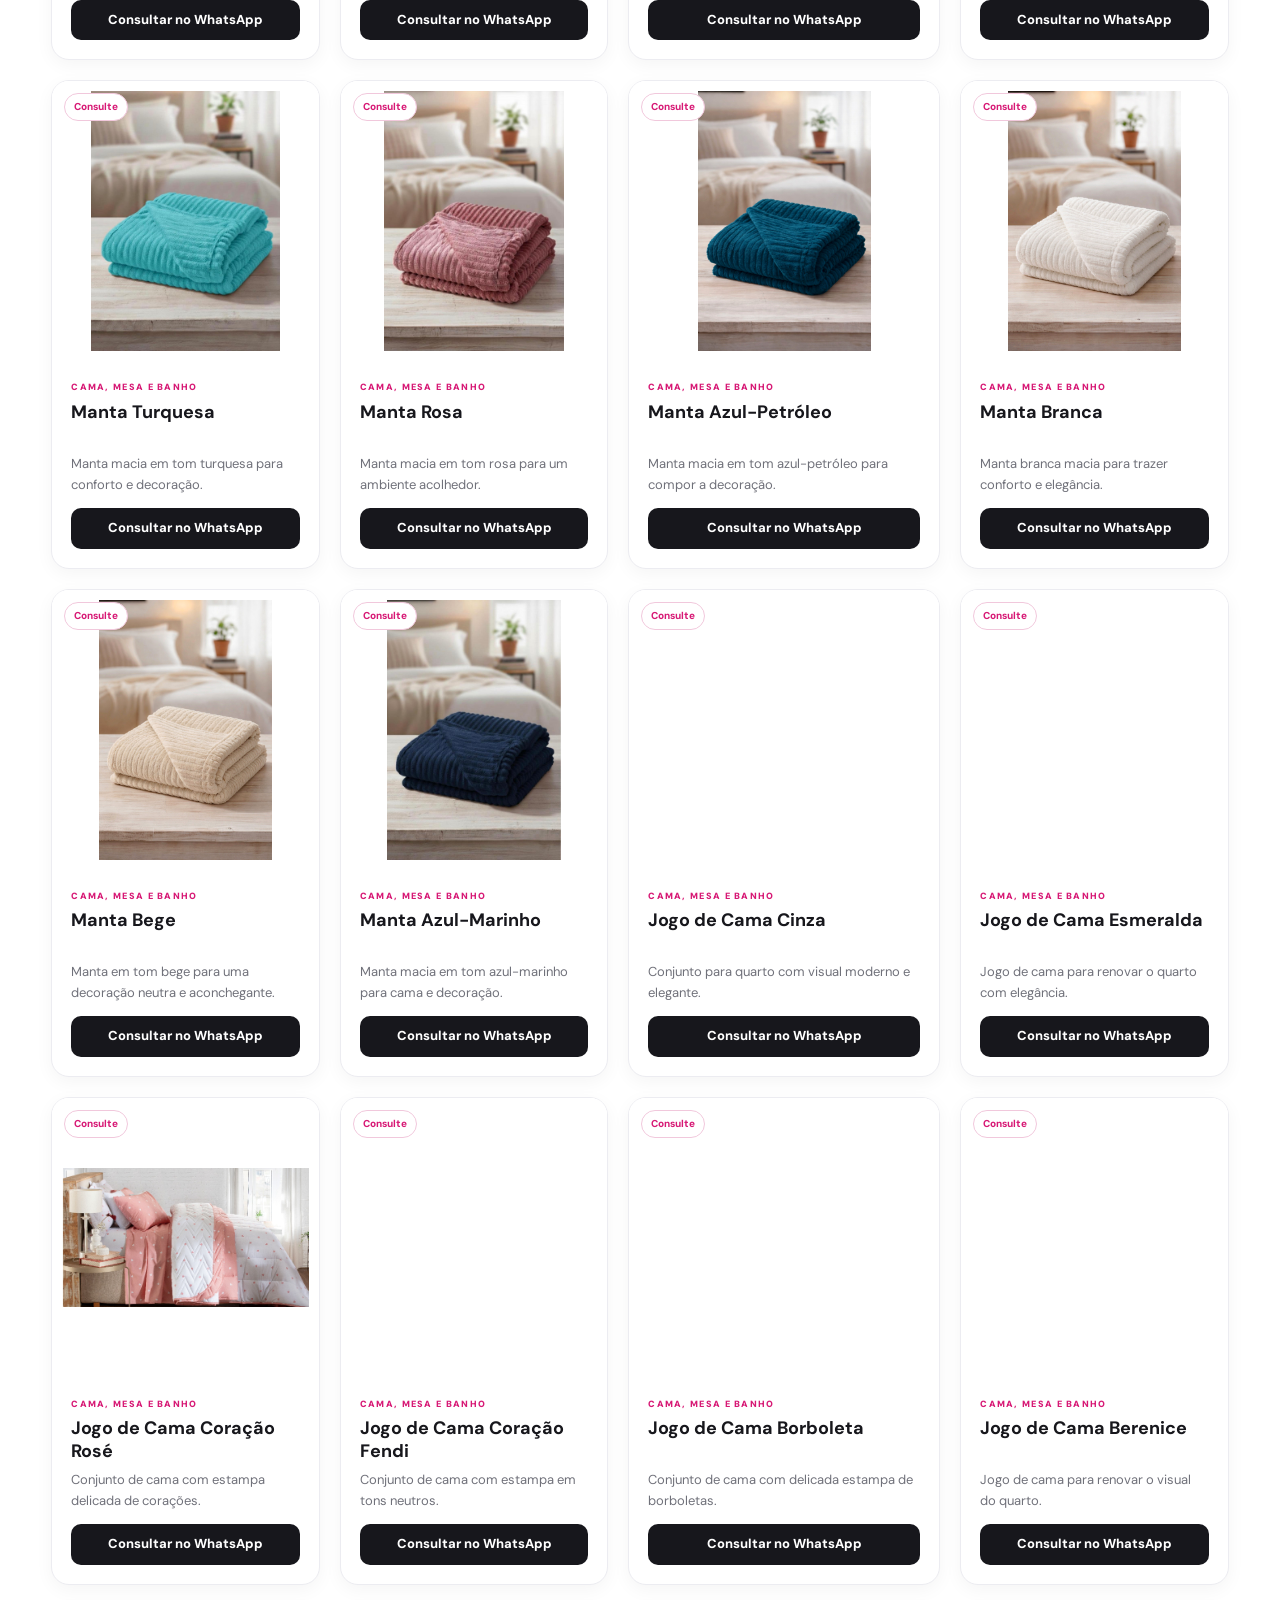
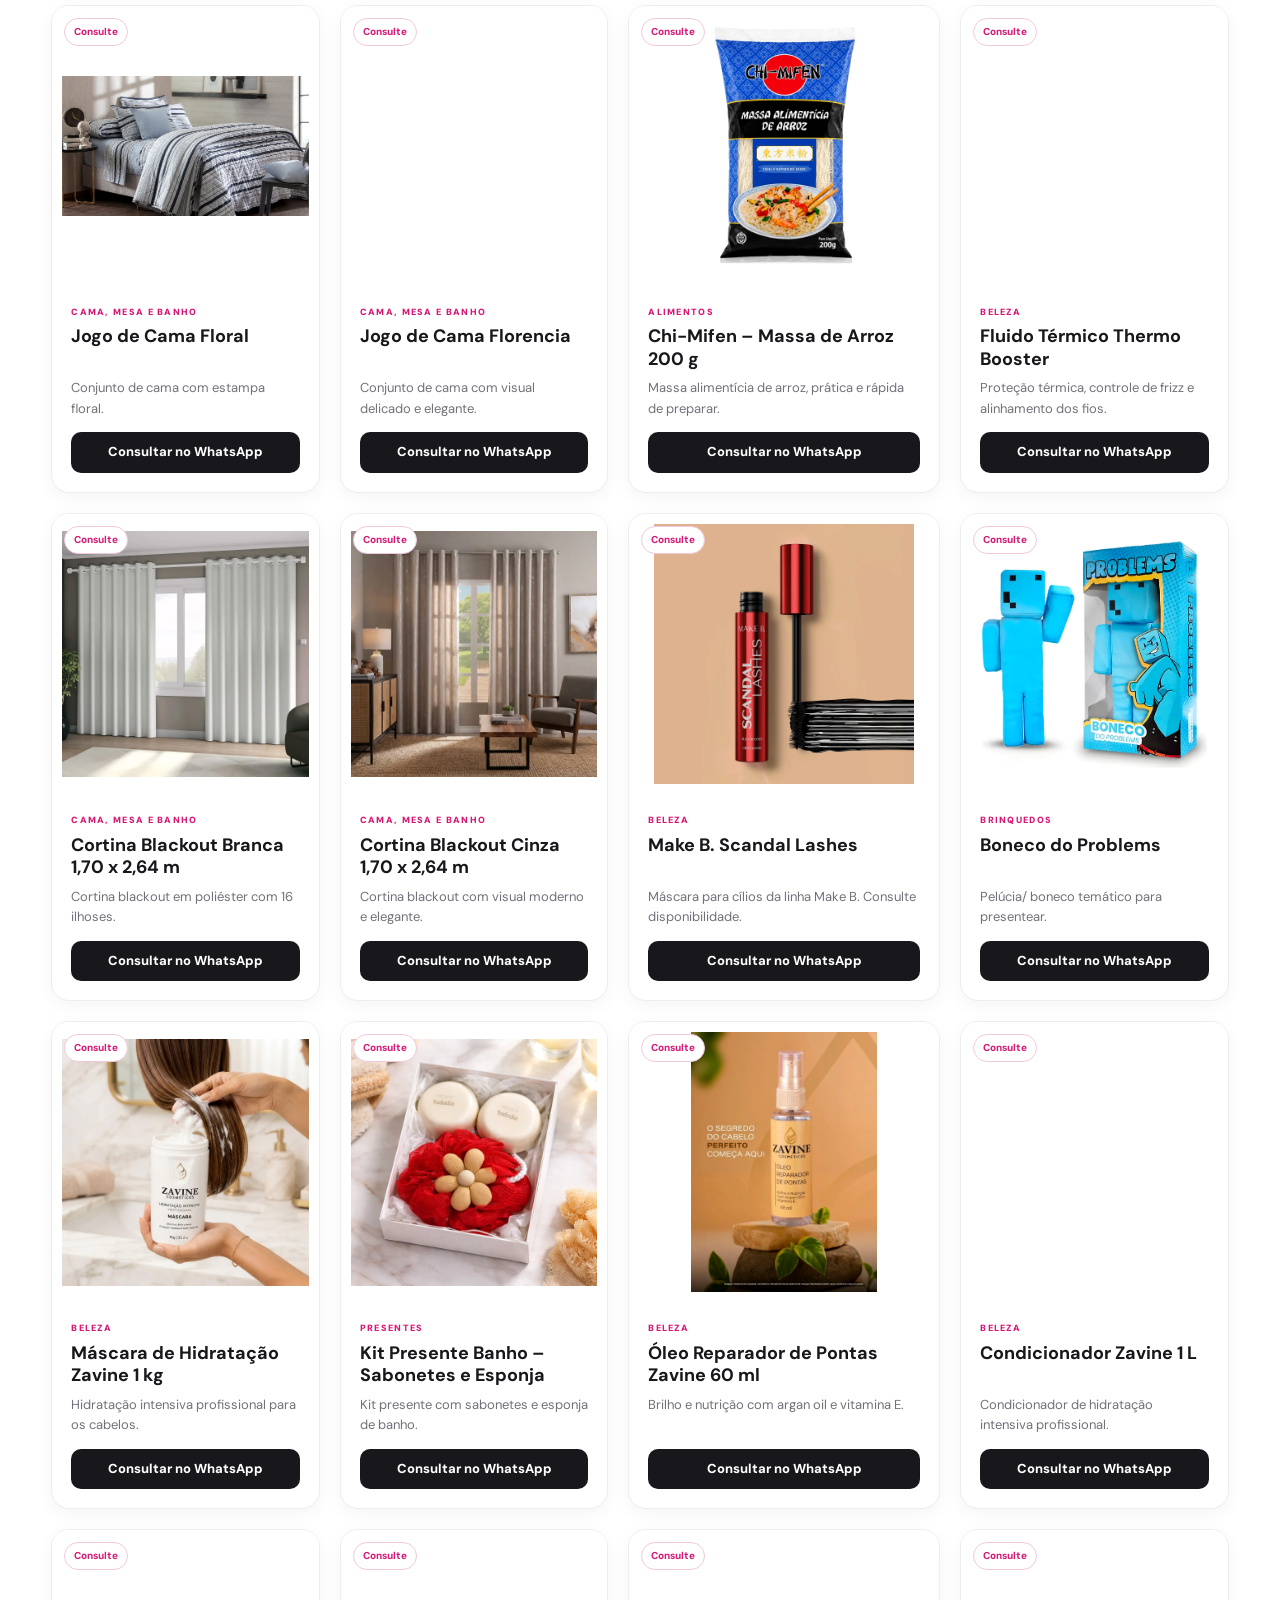
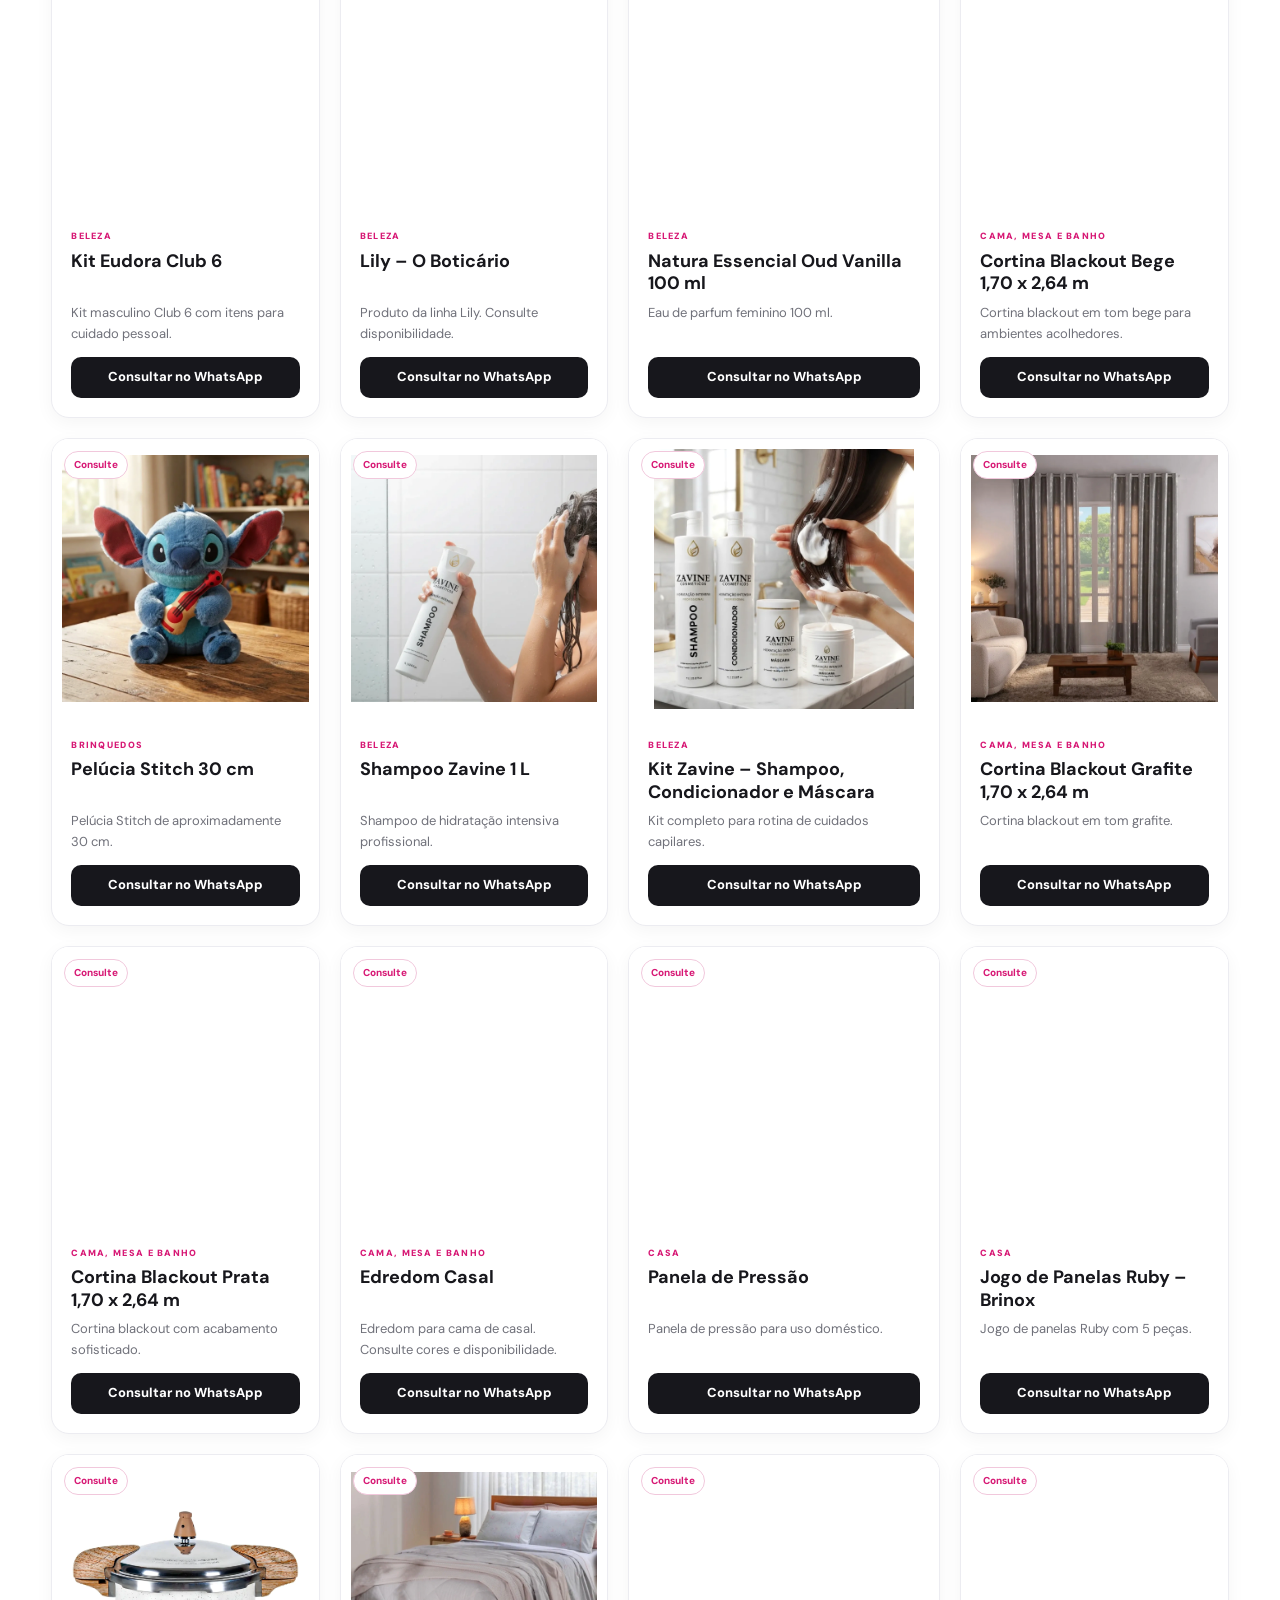
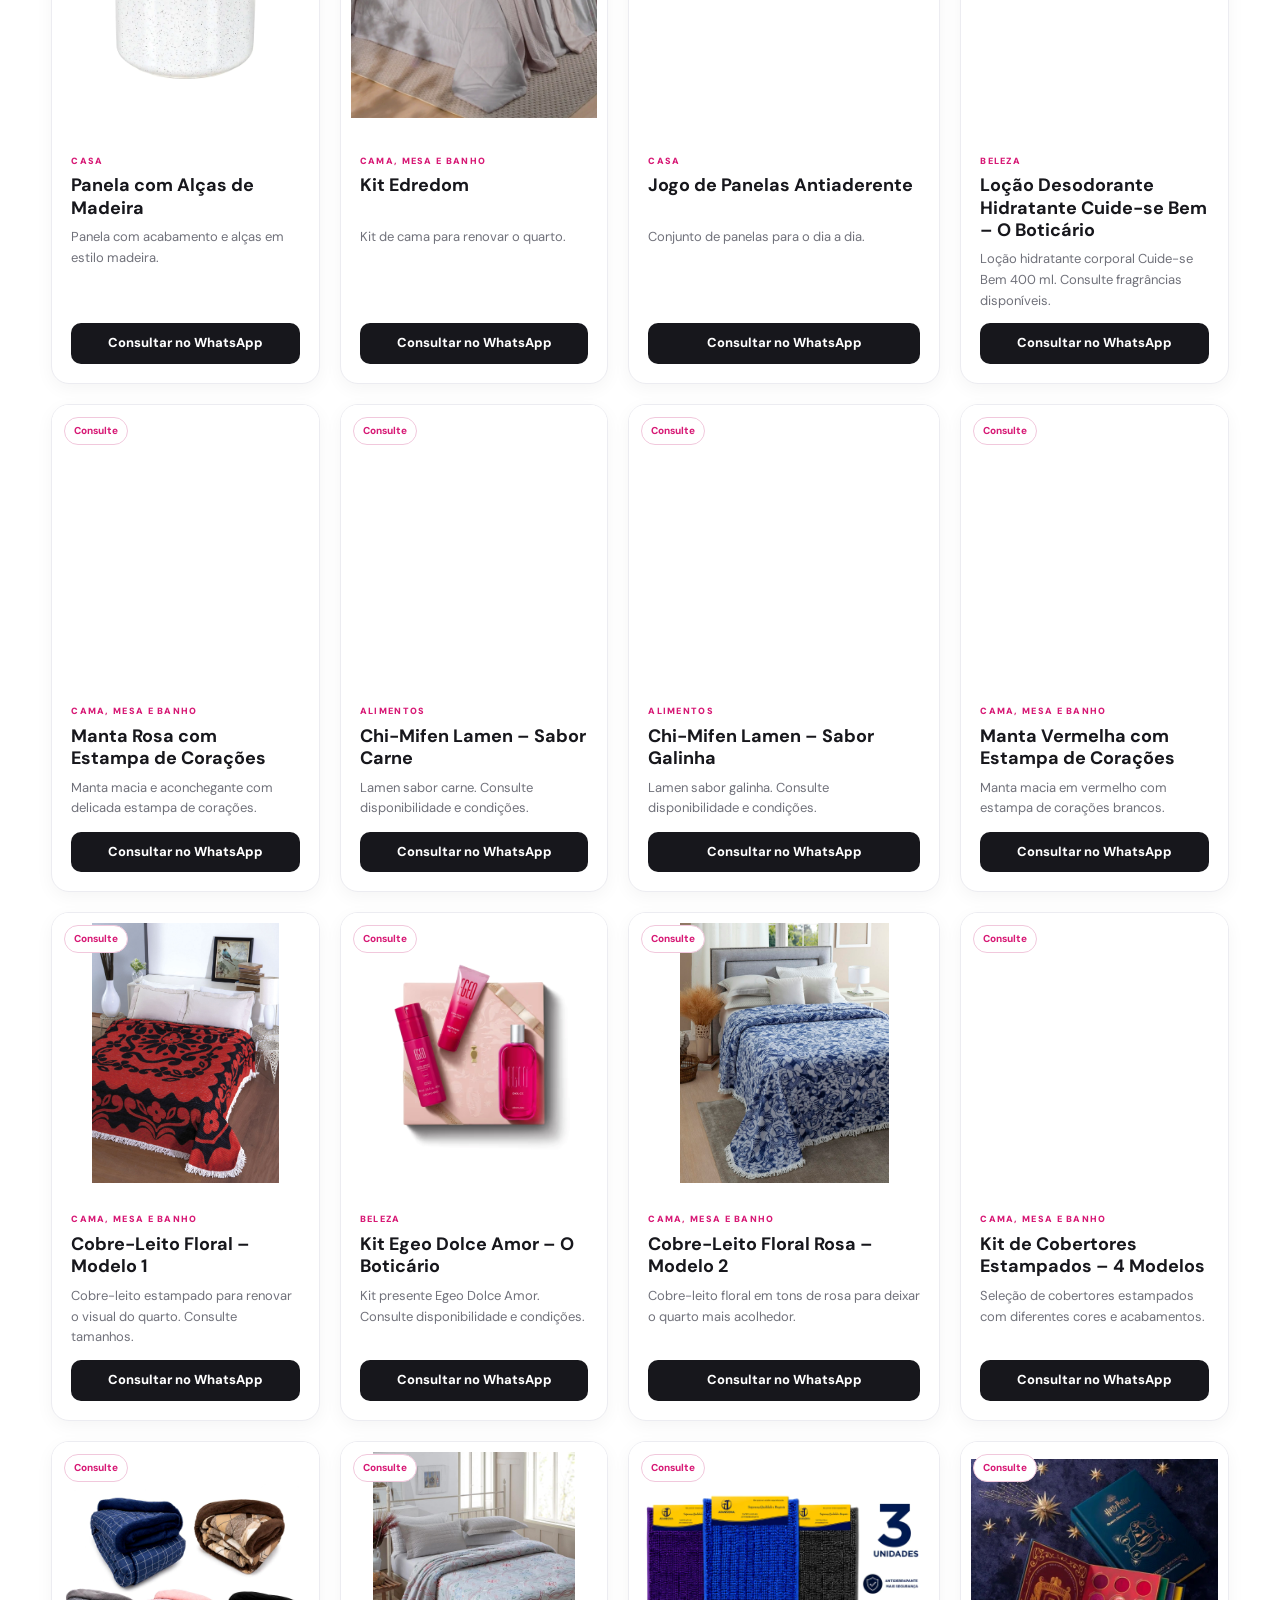
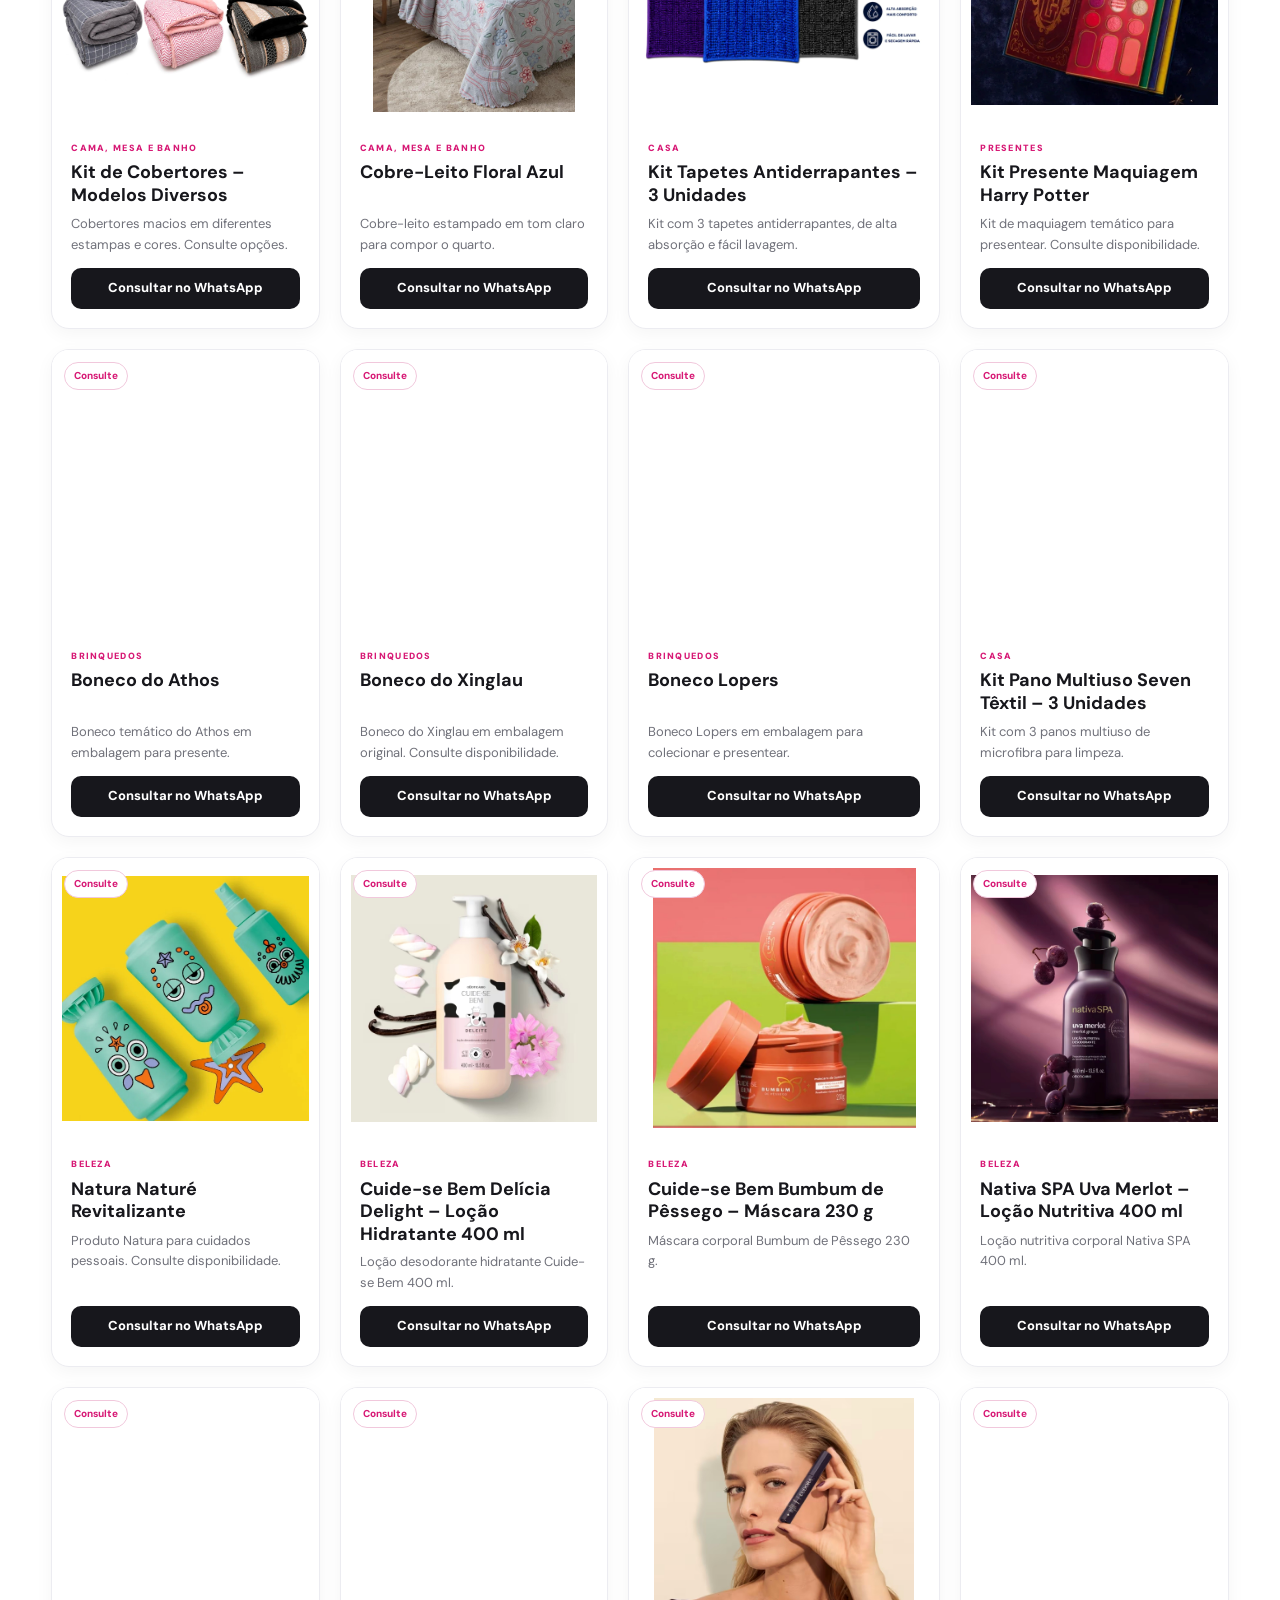
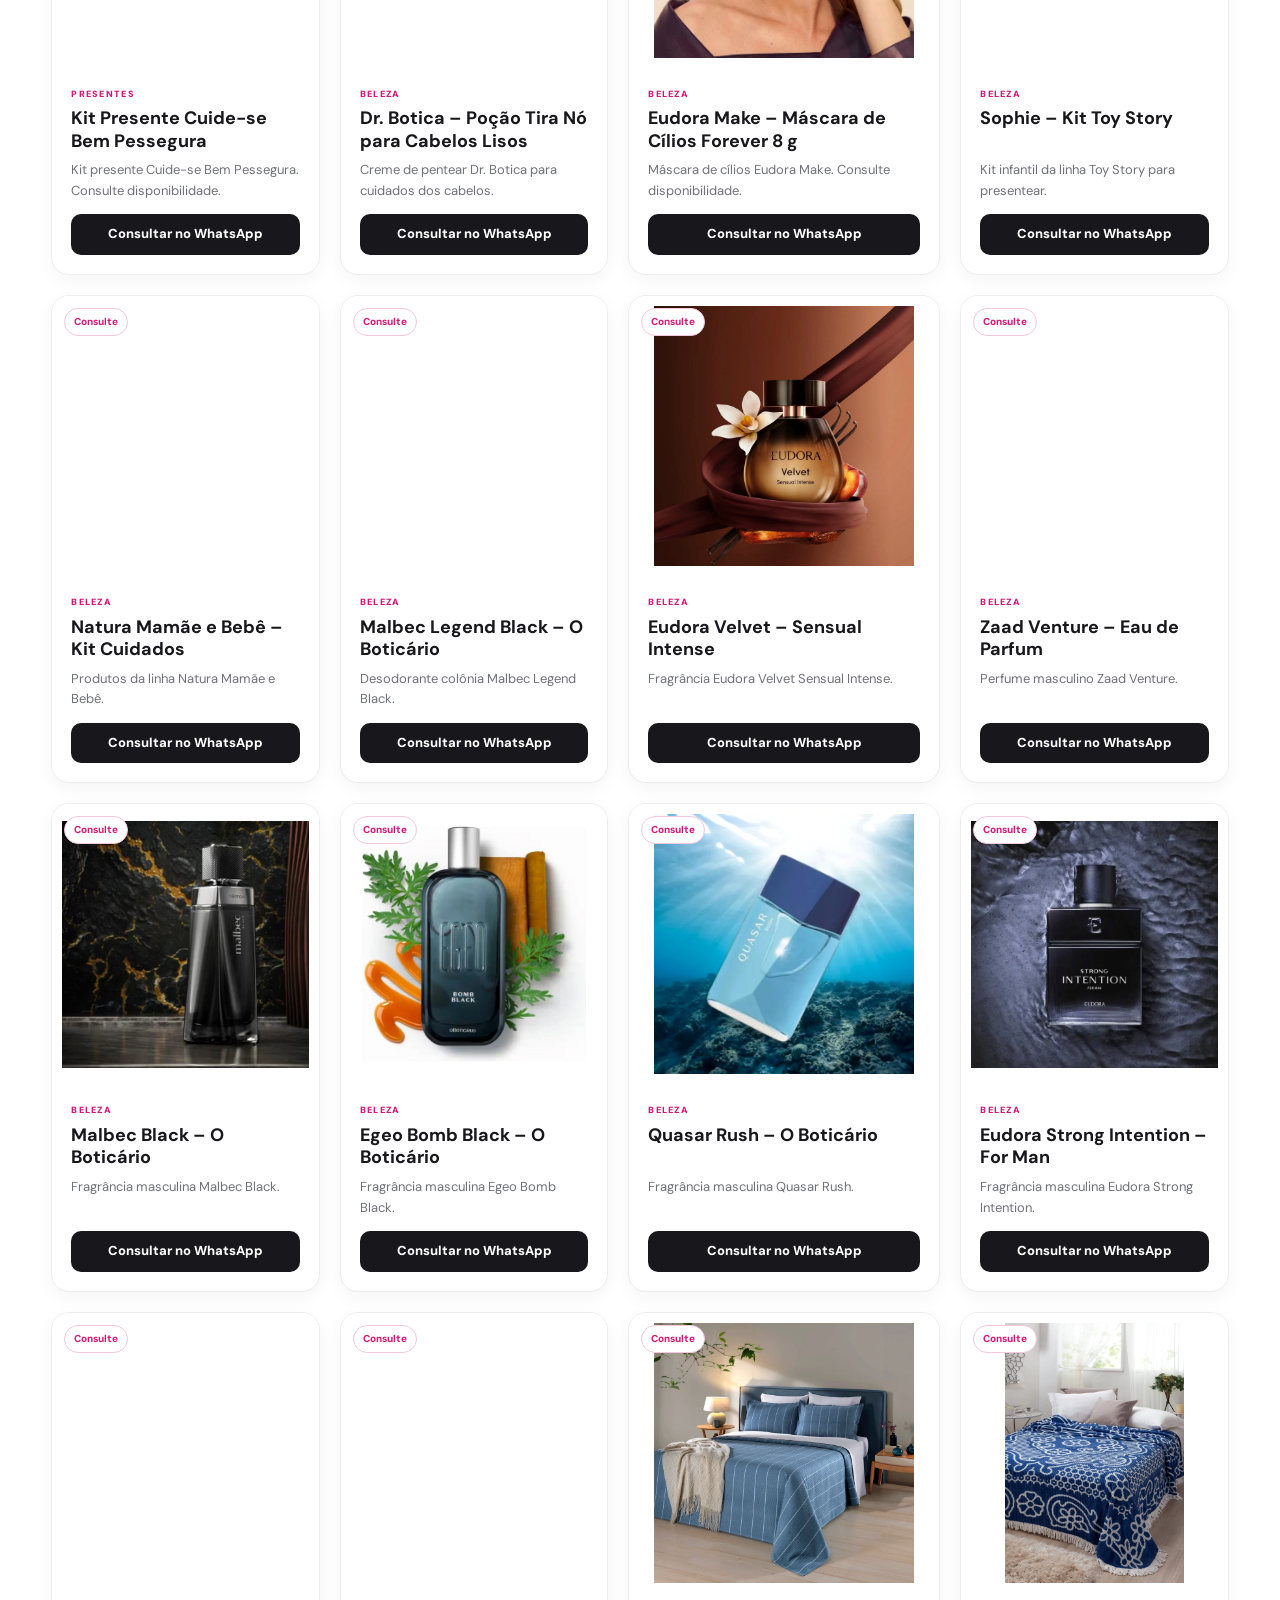
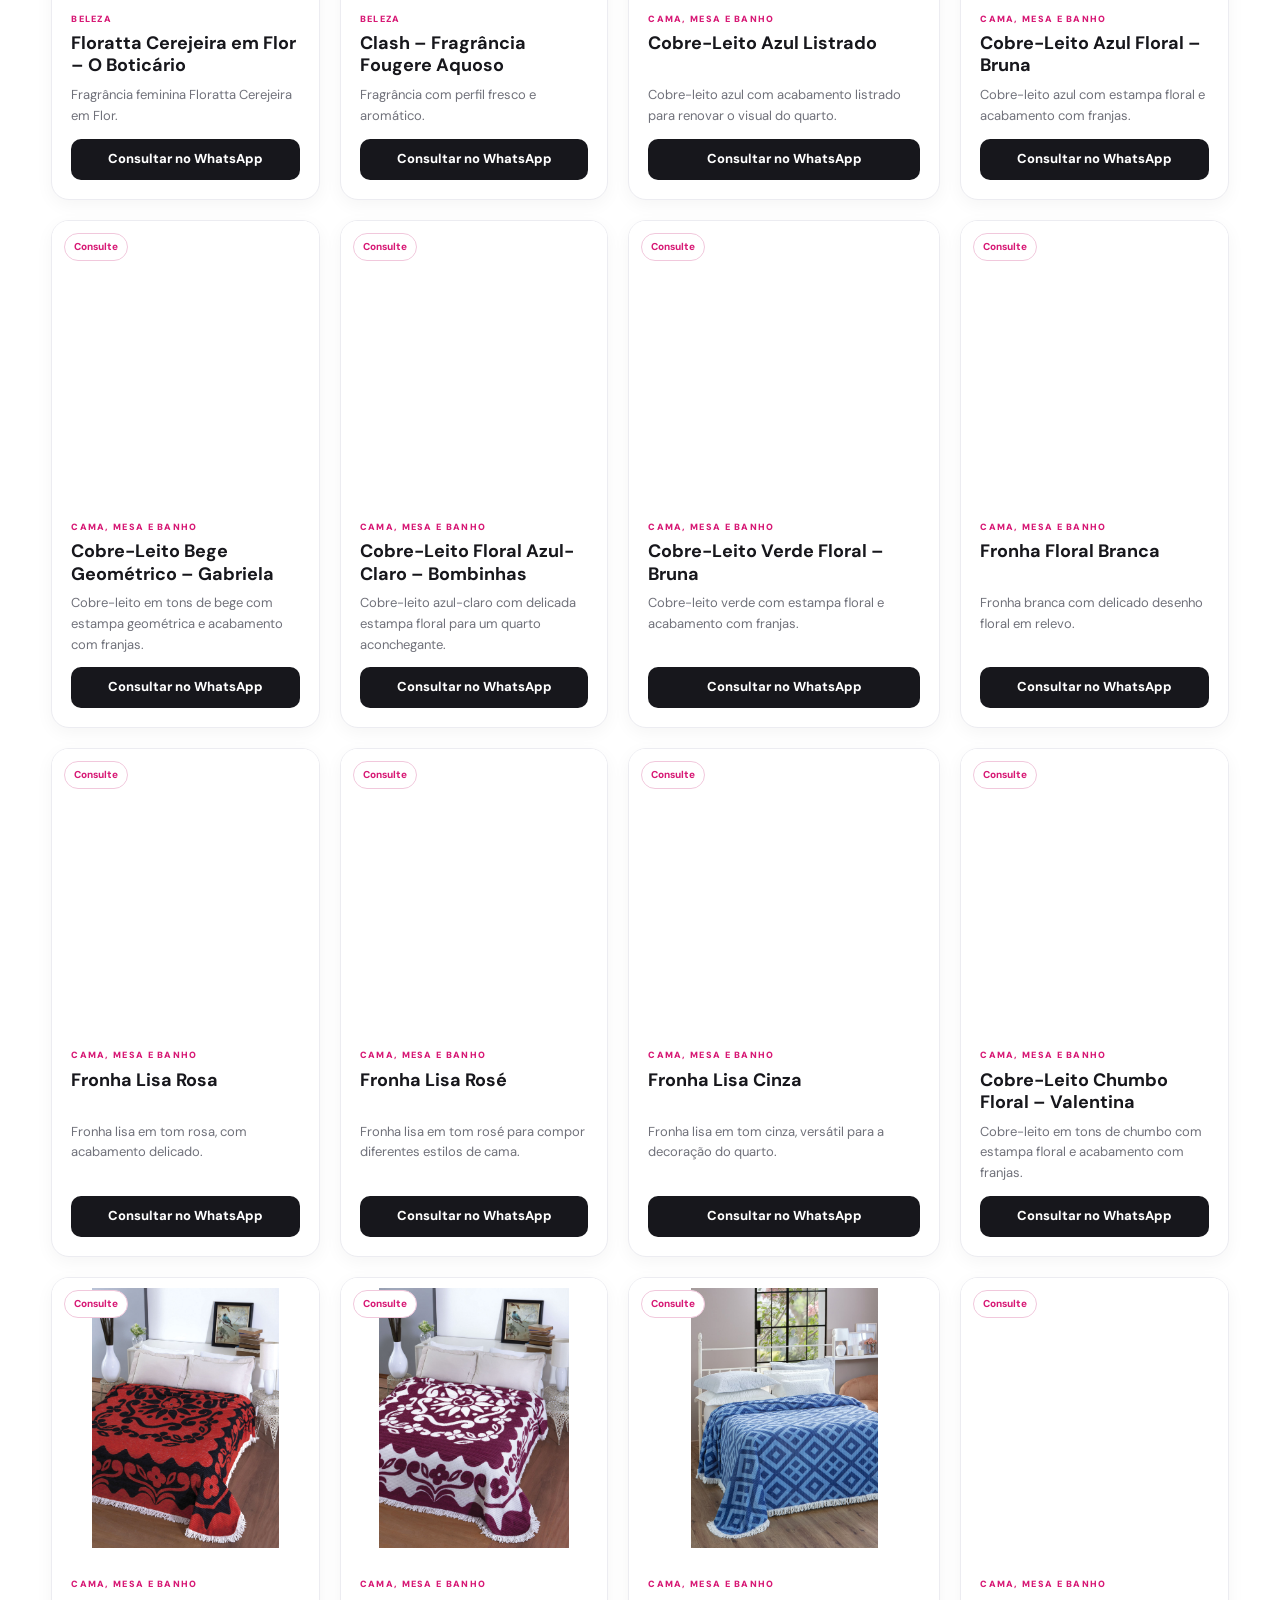
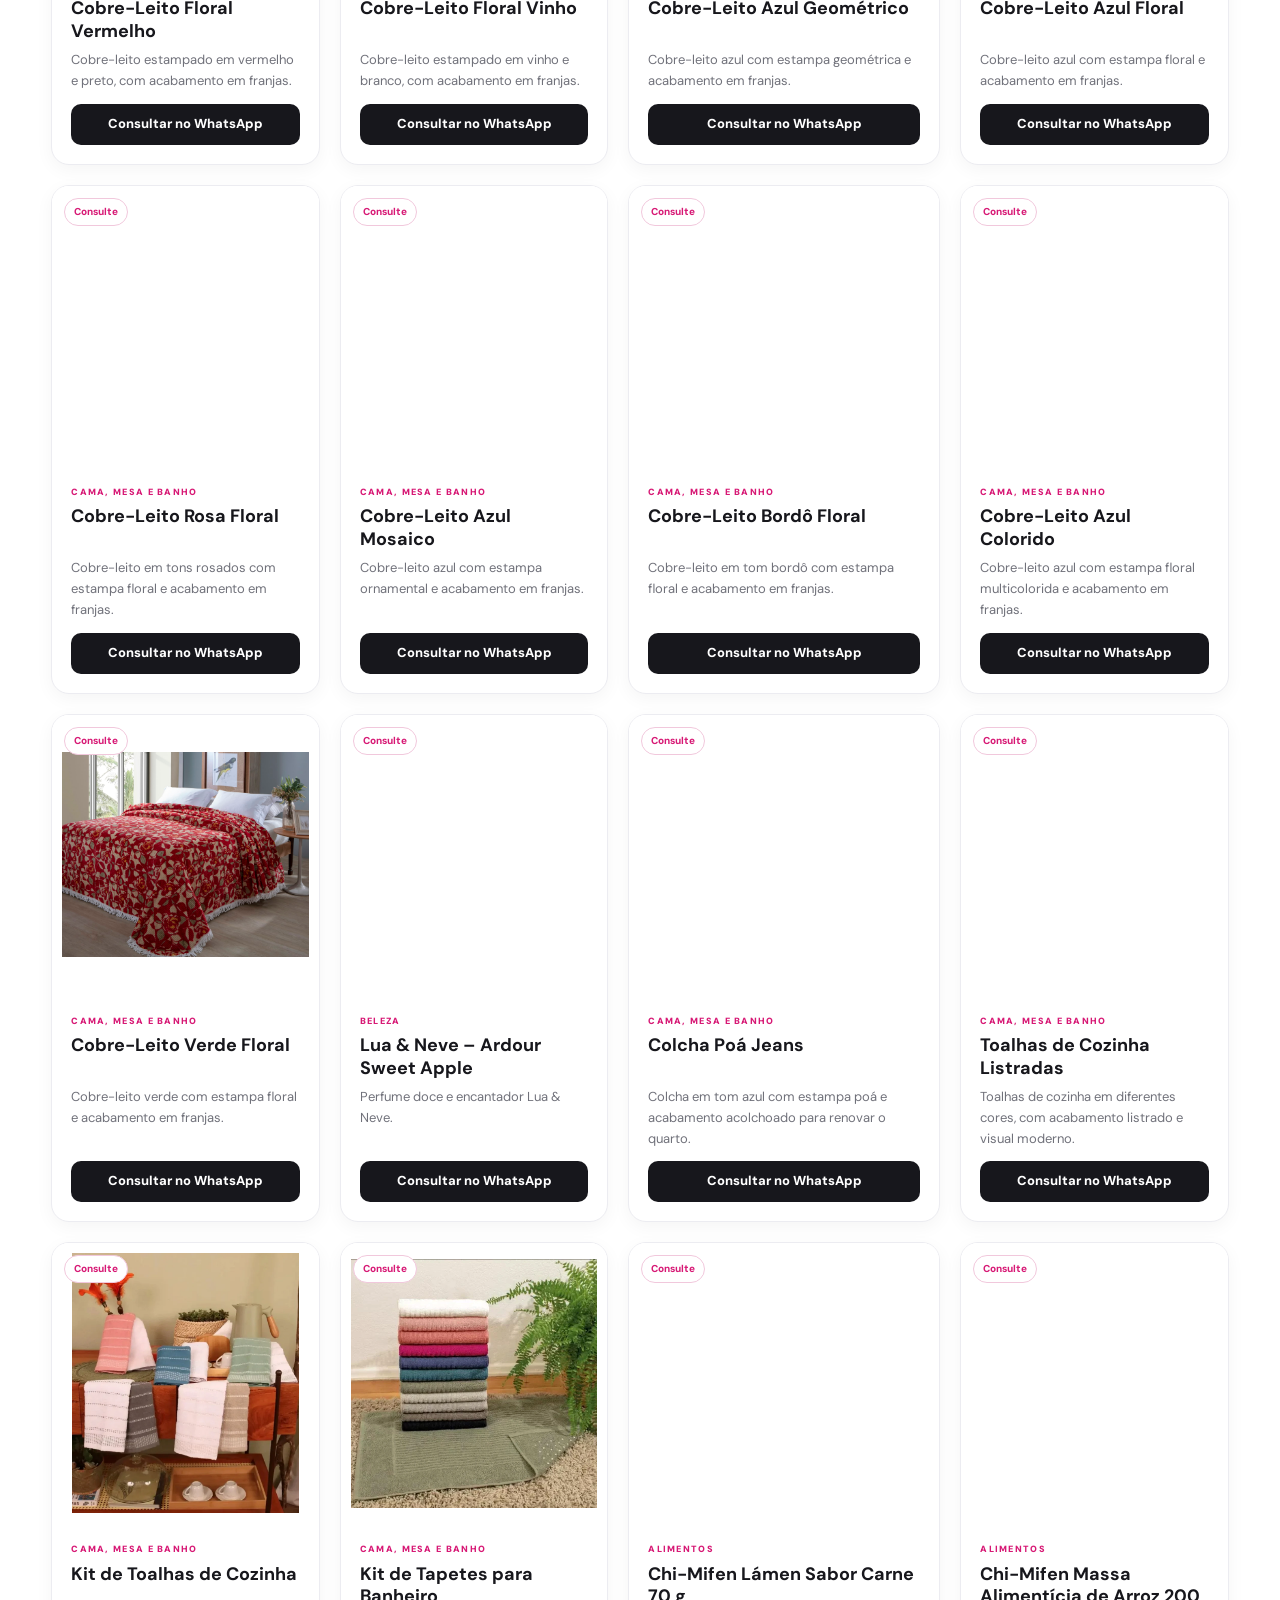
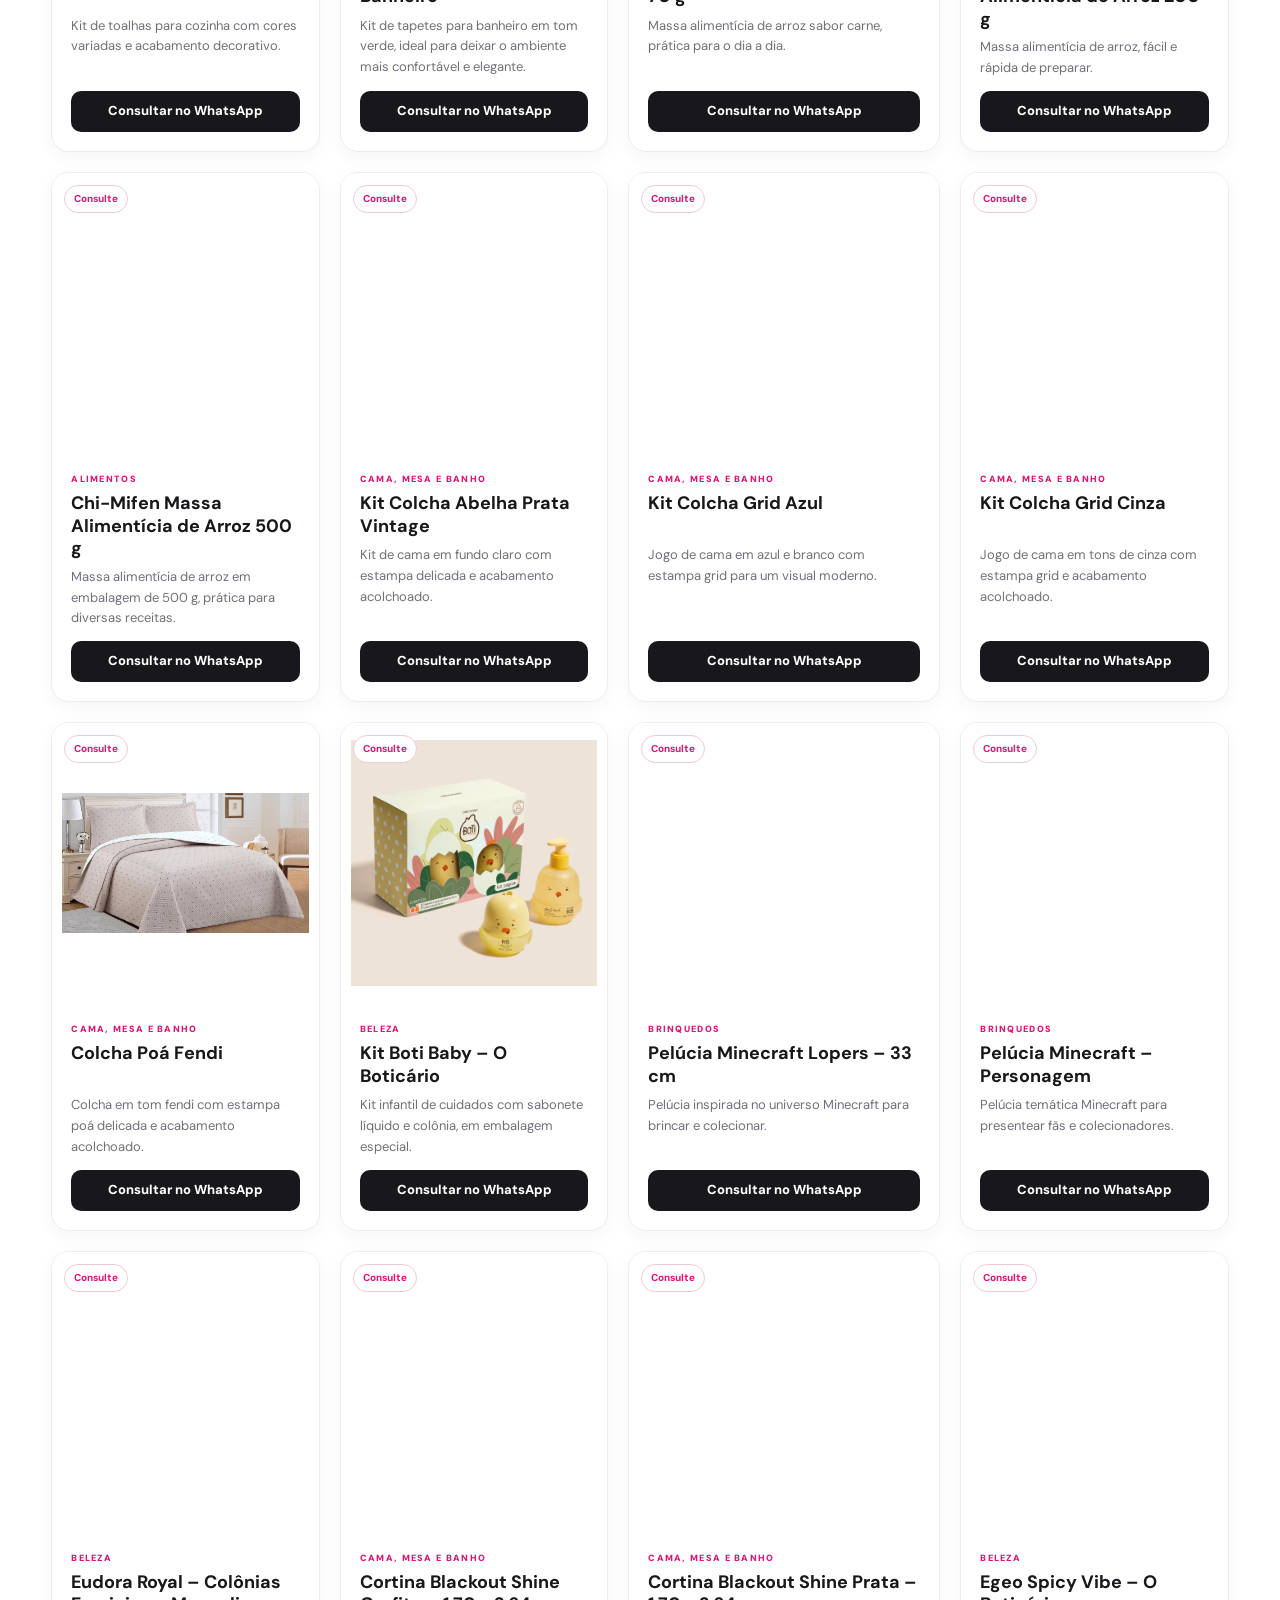
==== commit 6460f621: "Add files via upload" ====
--- a/categoria.html
+++ b/categoria.html
@@ -1,4 +1,6 @@
-<!doctype html><html lang="pt-BR"><head><meta charset="utf-8"><meta name="viewport" content="width=device-width,initial-scale=1"><meta name="description" content="Catálogo DaCaLi Store por categoria."><title>Categoria | DaCaLi Store</title><link rel="preconnect" href="https://fonts.googleapis.com"><link rel="preconnect" href="https://fonts.gstatic.com" crossorigin><link href="https://fonts.googleapis.com/css2?family=Inter:wght@400;500;600;700;800;900&family=Playfair+Display:wght@600;700&display=swap" rel="stylesheet"><style>
+<!DOCTYPE html>
+
+<html lang="pt-BR"><head><meta charset="utf-8"/><meta content="width=device-width, initial-scale=1.0" name="viewport"/><meta content="Catálogo DaCaLi Store — produtos para casa, beleza, presentes, brinquedos e muito mais." name="description"/><meta content="#d71975" name="theme-color"/><title>Catálogo por categoria | DaCaLi Store</title><style>
 @import url("https://fonts.googleapis.com/css2?family=DM+Sans:wght@400;500;600;700&family=Playfair+Display:wght@600;700&display=swap");
 :root{--pink:#d71975;--pink2:#ef4b9a;--pink-soft:#fff2f8;--dark:#17171c;--muted:#70717a;--line:#ececf1;--bg:#fff;--soft:#faf9fb;--shadow:0 18px 50px rgba(23,23,28,.09);--radius:22px}
 *{box-sizing:border-box;margin:0;padding:0}html{scroll-behavior:smooth}body{font-family:"DM Sans",system-ui,sans-serif;color:var(--dark);background:var(--bg);line-height:1.6}a{text-decoration:none;color:inherit}img{max-width:100%;display:block}.container{width:min(1180px,92%);margin:auto}.header{position:sticky;top:0;z-index:50;background:rgba(255,255,255,.94);backdrop-filter:blur(16px);border-bottom:1px solid var(--line)}.nav{min-height:82px;display:flex;align-items:center;justify-content:space-between;gap:30px}.brand{display:flex;align-items:center}.brand img{width:178px;height:70px;object-fit:contain}.menu{display:flex;align-items:center;gap:27px;font-size:14px;font-weight:700}.menu a{transition:.2s}.menu a:hover,.menu a.active{color:var(--pink)}.nav-whatsapp{background:var(--dark);color:#fff!important;padding:11px 18px;border-radius:999px}.menu-toggle{display:none;border:0;background:none;font-size:28px;color:var(--dark)}
@@ -250,7 +252,7 @@
 .video-card-content p{margin:0;color:var(--muted);font-size:14px;line-height:1.6}
 .video-section-action{display:flex;justify-content:center;margin-top:28px}
 
-/* O catálogo usa uma única página com rotas por hash para evitar páginas duplicadas. */
+/* O catálogo sempre leva às páginas exclusivas abertas pelo carrossel. */
 .category-slide b{transition:transform .2s ease}
 .category-slide:hover b{transform:translateX(3px)}
 .category-card{transition:transform .25s ease,box-shadow .25s ease}
@@ -322,21 +324,305 @@
   .secondary-banner-premium .secondary-banner-copy h2{font-size:29px}
 }
 
-
-/* Arquitetura profissional de catálogo */
-.category-page-top{display:flex;justify-content:space-between;align-items:end;gap:24px;margin-bottom:24px}.category-page-top h2{margin:6px 0;font-family:"Playfair Display",serif;font-size:clamp(28px,4vw,42px)}.category-page-top p{margin:0;color:var(--muted);max-width:720px;line-height:1.65}.category-back{display:inline-flex;align-items:center;gap:8px;color:var(--pink);font-weight:900;text-decoration:none;margin-bottom:10px}.category-nav{display:flex;gap:10px;overflow:auto;padding:4px 2px 16px;scrollbar-width:none}.category-nav::-webkit-scrollbar{display:none}.category-nav a{flex:none;padding:10px 14px;border:1px solid var(--line);border-radius:999px;background:#fff;color:var(--dark);text-decoration:none;font-size:13px;font-weight:800}.category-nav a.active{background:var(--pink);border-color:var(--pink);color:#fff}.catalog-grid-clean{margin-top:10px}.catalog-status{display:flex;justify-content:space-between;align-items:center;gap:12px;margin:12px 0 18px;color:var(--muted);font-size:14px}.catalog-status strong{color:var(--dark)}
-@media(max-width:700px){.category-page-top{align-items:stretch;flex-direction:column}.category-page-top .search{width:100%}.catalog-status{align-items:flex-start;flex-direction:column}}
-</style></head><body><header class="header"><div class="container nav"><a class="brand" href="index.html"><img alt="DaCaLi Store" decoding="async" src="[data-uri]"/></a><button aria-controls="mainMenu" aria-expanded="false" aria-label="Abrir menu" class="menu-toggle" type="button">☰</button><nav class="menu" id="mainMenu"><a href="index.html">Início</a><a class="active" href="produtos.html">Produtos</a><a href="index.html#categorias">Categorias</a><a href="index.html#sobre">Sobre nós</a><a href="index.html#contato">Contato</a><a class="nav-whatsapp" href="https://wa.me/5511983044529" rel="noopener" target="_blank">WhatsApp</a></nav></div></header><main><section class="page-hero"><div class="container"><span class="eyebrow">CATÁLOGO POR CATEGORIA</span><h1 id="pageTitle">DaCaLi Store</h1><p id="pageDescription">Encontre produtos da categoria selecionada.</p></div></section><section class="catalog section"><div class="container"><a class="category-back" href="produtos.html">← Voltar ao catálogo completo</a><div class="category-page-top"><div><span class="eyebrow">SELEÇÃO DACALI</span><h2 id="categoryTitle">Categoria</h2><p id="categoryText"></p></div><div class="search-wrap"><span>⌕</span><input class="search" id="categorySearch" placeholder="Buscar nesta categoria..." type="search"></div></div><nav class="category-nav" id="categoryNav" aria-label="Navegar entre categorias"></nav><div class="catalog-status"><span>Produtos disponíveis</span><strong id="categoryCount">0 produtos</strong></div><div class="product-grid catalog-grid-clean" id="categoryGrid"></div><div class="empty-state" hidden id="categoryEmpty"><div class="empty-icon">⌕</div><h3>Nenhum produto encontrado</h3><p>Tente outra palavra.</p></div></div></section></main><footer class="footer"><div class="container footer-grid"><div><p>Variedade que encanta, preço que surpreende.</p></div><div><h3>Navegação</h3><a href="index.html">Início</a><a href="produtos.html">Produtos</a><a href="index.html#sobre">Sobre nós</a></div><div><h3>Contato</h3><a href="https://wa.me/5511983044529" rel="noopener" target="_blank">(11) 98304-4529</a><a href="mailto:contato.dacalistore@gmail.com">contato.dacalistore@gmail.com</a></div></div><div class="copyright">© 2026 DaCaLi Store. Todos os direitos reservados.</div></footer><script src="catalogo.js"></script><script>
-(function(){
-const cats={todos:'Todos','cama-mesa-banho':'Cama, Mesa e Banho',beleza:'Beleza',casa:'Casa e Cozinha',presentes:'Presentes',brinquedos:'Brinquedos',alimentos:'Alimentos'};
-const data={todos:'Explore o catálogo completo da DaCaLi Store.','cama-mesa-banho':'Jogos de cama, mantas, cortinas, edredons e itens para deixar sua casa mais confortável.',beleza:'Perfumes, cosméticos, maquiagem e cuidados pessoais.',casa:'Panelas e utilidades para tornar o dia a dia mais prático.',presentes:'Opções para surpreender em datas especiais e momentos importantes.',brinquedos:'Pelúcias e itens divertidos para crianças e fãs de personagens.',alimentos:'Produtos selecionados para sua despensa e para o dia a dia.'};
-const norm=s=>(s||'').toLowerCase().normalize('NFD').replace(/[\u0300-\u036f]/g,''); const esc=s=>String(s||'').replace(/&/g,'&amp;').replace(/</g,'&lt;').replace(/>/g,'&gt;').replace(/"/g,'&quot;');
-const params=new URLSearchParams(location.search);let cat=params.get('categoria')||'todos';if(!cats[cat])cat='todos';
-const title=cats[cat];document.title=title+' | DaCaLi Store';document.querySelector('#pageTitle').textContent=title;document.querySelector('#categoryTitle').textContent=title;document.querySelector('#pageDescription').textContent=data[cat];document.querySelector('#categoryText').textContent=data[cat];
-const nav=document.querySelector('#categoryNav');nav.innerHTML=Object.entries(cats).map(([k,v])=>`<a class="${k===cat?'active':''}" href="categoria.html?categoria=${encodeURIComponent(k)}">${esc(v)}</a>`).join('');
-const grid=document.querySelector('#categoryGrid'), empty=document.querySelector('#categoryEmpty'), search=document.querySelector('#categorySearch');const list=cat==='todos'?DACALI_PRODUCTS:DACALI_PRODUCTS.filter(p=>p.category===cat);
-function card(p){const a=document.createElement('article');a.className='product-card';a.innerHTML=`<div class="product-image"><img alt="${esc(p.alt)}" loading="lazy" src="${esc(p.image)}"><span>Consulte</span></div><div class="product-info"><small>${esc(p.label)}</small><h3>${esc(p.title)}</h3><p>${esc(p.description)}</p><a class="product-btn" href="${p.whatsapp}" rel="noopener" target="_blank">Consultar no WhatsApp</a></div>`;return a}
-function render(){const term=norm(search.value.trim());grid.innerHTML='';let n=0;list.forEach(p=>{if(!term||norm(p.name).includes(term)||norm(p.title).includes(term)||norm(p.description).includes(term)){grid.appendChild(card(p));n++}});document.querySelector('#categoryCount').textContent=`${n} ${n===1?'produto':'produtos'}`;empty.hidden=n!==0}
-render();search.addEventListener('input',render);document.querySelectorAll('.copyright').forEach(el=>el.innerHTML=el.innerHTML.replace(/©\s*\d{4}/,`© ${new Date().getFullYear()}`));
-})();
-</script><script src="site.js"></script></body></html>+</style><style>
+/* Identidade DaCaLi — rodapé com a logo circular enviada */
+.footer-logo-ring{
+  width:132px !important;
+  height:132px !important;
+  object-fit:contain !important;
+  object-position:center !important;
+  background:#15151a;
+  border-radius:20px;
+  padding:0;
+  margin-bottom:16px !important;
+  box-shadow:0 12px 30px rgba(0,0,0,.18);
+}
+.footer-brand-copy{max-width:310px}
+.footer-brand-copy p{margin-top:2px}
+@media(max-width:700px){.footer-logo-ring{width:112px !important;height:112px !important;border-radius:16px}}
+
+/* Ajustes finais DaCaLi Store — identidade, acessibilidade e navegação */
+.brand{gap:12px;align-items:center;min-width:280px}
+.brand-wrap{display:flex;flex-direction:column;justify-content:center;line-height:1}
+.brand-tagline{display:block;margin-top:5px;color:#77727a;font-size:15px;font-weight:800;letter-spacing:.01em;white-space:nowrap}
+@media(max-width:900px){.brand{min-width:0}.brand-tagline{font-size:12px}}
+@media(max-width:600px){.brand{gap:7px}.brand img{width:142px;height:58px}.brand-tagline{font-size:10px;margin-top:3px}}
+.category-slide{cursor:pointer;touch-action:pan-x}
+.category-slide:focus-visible{outline:3px solid rgba(215,25,117,.28);outline-offset:3px}
+.category-slide .category-slide-media{background:#faf7f9}
+.category-slide .category-slide-media img{object-fit:cover!important;padding:0!important}
+.category-slide b{font-size:13px}
+.footer-logo-ring{object-fit:contain!important;background:#080808!important;border:1px solid rgba(255,255,255,.08);box-shadow:0 12px 32px rgba(0,0,0,.28)!important}
+.footer-logo-caption{margin-top:10px;color:#f1edf0;font-weight:800;font-size:14px;letter-spacing:.02em}
+.footer-logo-caption span{color:#ef4b9a}
+@media(max-width:700px){.footer-logo-ring{width:118px!important;height:118px!important;border-radius:16px!important}}
+
+</style></head><body>
+<header class="header"><div class="container nav"><a class="brand" href="index.html"><img src="[data-uri]" alt="DaCaLi Store" decoding="async"><span class="brand-wrap"><span class="brand-tagline">Tudo para você e sua casa</span></span></a><button aria-expanded="false" aria-label="Abrir menu" class="menu-toggle">☰</button><nav class="menu"><a href="index.html">Início</a><a class="active" href="produtos.html">Produtos</a><a href="index.html#categorias">Categorias</a><a href="index.html#sobre">Sobre nós</a><a href="index.html#contato">Contato</a><a class="nav-whatsapp" href="https://wa.me/5511983044529" rel="noopener" target="_blank">WhatsApp</a></nav></div></header>
+<main><section class="page-hero"><div class="container"><span class="eyebrow">CATÁLOGO DACALI STORE</span><h1 id="categoryPageTitle">Catálogo DaCaLi Store</h1><p id="categoryPageText">Escolha uma categoria e encontre os produtos da DaCaLi Store.</p></div></section>
+<section class="catalog section"><div class="container"><div class="catalog-top"><div><span class="catalog-count" id="catalogCount">108 produtos</span></div><div class="search-wrap"><span>⌕</span><input class="search" id="search" placeholder="Buscar produto..." type="search"/></div></div><nav class="category-mini-nav" id="categoryMiniNav" aria-label="Escolha uma categoria">
+<a class="mini-category" data-category-link="todos" href="categoria.html?categoria=todos"><img src="jogo-cama.jpg" alt=""><span>Todos os produtos</span></a>
+<a class="mini-category" data-category-link="cama-mesa-banho" href="categoria.html?categoria=cama-mesa-banho"><img src="cobre-leito-vermelho-floral.jpg" alt=""><span>Cama, Mesa e Banho</span></a>
+<a class="mini-category" data-category-link="beleza" href="categoria.html?categoria=beleza"><img src="malbec-caixa.jpg" alt=""><span>Beleza</span></a>
+<a class="mini-category" data-category-link="casa" href="categoria.html?categoria=casa"><img src="jogo-panelas-ruby.webp" alt=""><span>Casa e Cozinha</span></a>
+<a class="mini-category" data-category-link="presentes" href="categoria.html?categoria=presentes"><img src="kit-presente-banho.webp" alt=""><span>Presentes</span></a>
+<a class="mini-category" data-category-link="brinquedos" href="categoria.html?categoria=brinquedos"><img src="boneco-problems.webp" alt=""><span>Brinquedos</span></a>
+<a class="mini-category" data-category-link="alimentos" href="categoria.html?categoria=alimentos"><img src="chi-mifen-arroz.jpg" alt=""><span>Alimentos</span></a>
+</nav>
+<div aria-label="Categorias do catálogo" class="category-carousel">
+<button aria-label="Categoria anterior" class="carousel-arrow prev" type="button">‹</button>
+<div aria-label="Categorias do catálogo — arraste para navegar" class="category-track" id="categoryTrack" tabindex="0">
+<a class="category-slide active" data-category-link="todos" href="categoria.html?categoria=todos"><div class="category-slide-media"><img alt="Todos os produtos" src="jogo-cama.jpg"/><span class="category-badge">7</span></div><span>Todos</span><small data-category-count="todos">122 produtos</small><b>Ver catálogo →</b></a>
+<a class="category-slide" role="link" data-category-link="cama-mesa-banho" href="categoria.html?categoria=cama-mesa-banho"><div class="category-slide-media"><img alt="Cama, Mesa e Banho" src="manta-rosa.jpg"/><span class="category-badge">59</span></div><span>Cama, Mesa e Banho</span><small data-category-count="cama-mesa-banho">62 produtos</small><b>Ver produtos →</b></a>
+<a class="category-slide" data-category-link="beleza" href="categoria.html?categoria=beleza"><div class="category-slide-media"><img alt="Beleza" src="nativa-spa-uva-merlot-locao-nutritiva-400-ml.jpg"/><span class="category-badge">30</span></div><span>Beleza</span><small data-category-count="beleza">36 produtos</small><b>Ver produtos →</b></a>
+<a class="category-slide" data-category-link="casa" href="categoria.html?categoria=casa"><div class="category-slide-media"><img alt="Casa e Cozinha" src="jogo-panelas-ruby.webp"/><span class="category-badge">7</span></div><span>Casa e Cozinha</span><small data-category-count="casa">7 produtos</small><b>Ver produtos →</b></a>
+<a class="category-slide" data-category-link="presentes" href="categoria.html?categoria=presentes"><div class="category-slide-media"><img alt="Presentes" src="kit-presente-banho.webp"/><span class="category-badge">3</span></div><span>Presentes</span><small data-category-count="presentes">3 produtos</small><b>Ver produto →</b></a>
+<a class="category-slide" data-category-link="brinquedos" href="categoria.html?categoria=brinquedos"><div class="category-slide-media"><img alt="Brinquedos" src="boneco-athos.jpg"/><span class="category-badge">6</span></div><span>Brinquedos</span><small data-category-count="brinquedos">7 produtos</small><b>Ver produtos →</b></a>
+<a class="category-slide" data-category-link="alimentos" href="categoria.html?categoria=alimentos"><div class="category-slide-media"><img alt="Alimentos" src="chi-mifen-sabor-carne.jpg"/><span class="category-badge">3</span></div><span>Alimentos</span><small data-category-count="alimentos">7 produtos</small><b>Ver produto →</b></a>
+</div><button aria-label="Próxima categoria" class="carousel-arrow next" type="button">›</button></div><div class="category-carousel-hint">Arraste para explorar as categorias</div>
+<div aria-live="polite" class="selected-category" id="selectedCategory">
+<div class="selected-category-image"><img alt="Produtos DaCaLi Store" id="selectedCategoryImage" src="jogo-cama.jpg"/></div>
+<div><span class="eyebrow">CATÁLOGO DACALI STORE</span><h2 id="selectedCategoryTitle">Todos os produtos</h2><p id="selectedCategoryText">Escolha uma categoria acima para abrir uma página exclusiva com os produtos, fotos e detalhes do catálogo.</p></div>
+</div><div class="product-grid" id="productGrid"><article class="product-card" data-category="casa" data-name="jogo de panelas ruby – 5 peças"><div class="product-image"><img alt="Jogo de Panelas Ruby – 5 Peças" loading="lazy" decoding="async" src="panelas-ruby.jpg"/><span>Consulte</span></div><div class="product-info"><small>CASA</small><h3>Jogo de Panelas Ruby – 5 Peças</h3><p>Jogo de panelas para deixar a cozinha mais prática e bonita.</p><a class="product-btn" href="https://wa.me/5511983044529?text=Ol%C3%A1%2C%20DaCaLi%20Store%21%20Gostaria%20de%20consultar%20disponibilidade%20e%20valor%20de%20Jogo%20de%20Panelas%20Ruby%20%E2%80%93%205%20Pe%C3%A7as." rel="noopener" target="_blank">Consultar no WhatsApp</a></div></article><article class="product-card" data-category="beleza" data-name="malbec eau de parfum 100 ml"><div class="product-image"><img alt="Malbec Eau de Parfum 100 ml" loading="lazy" decoding="async" src="malbec-caixa.jpg"/><span>Consulte</span></div><div class="product-info"><small>BELEZA</small><h3>Malbec Eau de Parfum 100 ml</h3><p>Perfume masculino. Consulte disponibilidade e condições.</p><a class="product-btn" href="https://wa.me/5511983044529?text=Ol%C3%A1%2C%20DaCaLi%20Store%21%20Gostaria%20de%20consultar%20disponibilidade%20e%20valor%20de%20Malbec%20Eau%20de%20Parfum%20100%20ml." rel="noopener" target="_blank">Consultar no WhatsApp</a></div></article><article class="product-card" data-category="cama-mesa-banho" data-name="toalhas de cozinha"><div class="product-image"><img alt="Toalhas de Cozinha" loading="lazy" decoding="async" src="toalhas-cozinha.jpg"/><span>Consulte</span></div><div class="product-info"><small>CAMA, MESA E BANHO</small><h3>Toalhas de Cozinha</h3><p>Modelos para deixar a cozinha mais bonita e funcional.</p><a class="product-btn" href="https://wa.me/5511983044529?text=Ol%C3%A1%2C%20DaCaLi%20Store%21%20Gostaria%20de%20consultar%20disponibilidade%20e%20valor%20de%20Toalhas%20de%20Cozinha." rel="noopener" target="_blank">Consultar no WhatsApp</a></div></article><article class="product-card" data-category="cama-mesa-banho" data-name="manta preta"><div class="product-image"><img alt="Manta Preta" loading="lazy" decoding="async" src="manta-preta.jpg"/><span>Consulte</span></div><div class="product-info"><small>CAMA, MESA E BANHO</small><h3>Manta Preta</h3><p>Manta macia e aconchegante para compor o ambiente.</p><a class="product-btn" href="https://wa.me/5511983044529?text=Ol%C3%A1%2C%20DaCaLi%20Store%21%20Gostaria%20de%20consultar%20disponibilidade%20e%20valor%20de%20Manta%20Preta." rel="noopener" target="_blank">Consultar no WhatsApp</a></div></article><article class="product-card" data-category="cama-mesa-banho" data-name="manta turquesa"><div class="product-image"><img alt="Manta Turquesa" loading="lazy" decoding="async" src="manta-turquesa.jpg"/><span>Consulte</span></div><div class="product-info"><small>CAMA, MESA E BANHO</small><h3>Manta Turquesa</h3><p>Manta macia em tom turquesa para conforto e decoração.</p><a class="product-btn" href="https://wa.me/5511983044529?text=Ol%C3%A1%2C%20DaCaLi%20Store%21%20Gostaria%20de%20consultar%20disponibilidade%20e%20valor%20de%20Manta%20Turquesa." rel="noopener" target="_blank">Consultar no WhatsApp</a></div></article><article class="product-card" data-category="cama-mesa-banho" data-name="manta rosa"><div class="product-image"><img alt="Manta Rosa" loading="lazy" decoding="async" src="manta-rosa.jpg"/><span>Consulte</span></div><div class="product-info"><small>CAMA, MESA E BANHO</small><h3>Manta Rosa</h3><p>Manta macia em tom rosa para um ambiente acolhedor.</p><a class="product-btn" href="https://wa.me/5511983044529?text=Ol%C3%A1%2C%20DaCaLi%20Store%21%20Gostaria%20de%20consultar%20disponibilidade%20e%20valor%20de%20Manta%20Rosa." rel="noopener" target="_blank">Consultar no WhatsApp</a></div></article><article class="product-card" data-category="cama-mesa-banho" data-name="manta azul-petróleo"><div class="product-image"><img alt="Manta Azul-Petróleo" loading="lazy" decoding="async" src="manta-petroleo.jpg"/><span>Consulte</span></div><div class="product-info"><small>CAMA, MESA E BANHO</small><h3>Manta Azul-Petróleo</h3><p>Manta macia em tom azul-petróleo para compor a decoração.</p><a class="product-btn" href="https://wa.me/5511983044529?text=Ol%C3%A1%2C%20DaCaLi%20Store%21%20Gostaria%20de%20consultar%20disponibilidade%20e%20valor%20de%20Manta%20Azul-Petr%C3%B3leo." rel="noopener" target="_blank">Consultar no WhatsApp</a></div></article><article class="product-card" data-category="cama-mesa-banho" data-name="manta branca"><div class="product-image"><img alt="Manta Branca" loading="lazy" decoding="async" src="manta-branca.jpg"/><span>Consulte</span></div><div class="product-info"><small>CAMA, MESA E BANHO</small><h3>Manta Branca</h3><p>Manta branca macia para trazer conforto e elegância.</p><a class="product-btn" href="https://wa.me/5511983044529?text=Ol%C3%A1%2C%20DaCaLi%20Store%21%20Gostaria%20de%20consultar%20disponibilidade%20e%20valor%20de%20Manta%20Branca." rel="noopener" target="_blank">Consultar no WhatsApp</a></div></article><article class="product-card" data-category="cama-mesa-banho" data-name="manta bege"><div class="product-image"><img alt="Manta Bege" loading="lazy" decoding="async" src="manta-bege.jpg"/><span>Consulte</span></div><div class="product-info"><small>CAMA, MESA E BANHO</small><h3>Manta Bege</h3><p>Manta em tom bege para uma decoração neutra e aconchegante.</p><a class="product-btn" href="https://wa.me/5511983044529?text=Ol%C3%A1%2C%20DaCaLi%20Store%21%20Gostaria%20de%20consultar%20disponibilidade%20e%20valor%20de%20Manta%20Bege." rel="noopener" target="_blank">Consultar no WhatsApp</a></div></article><article class="product-card" data-category="cama-mesa-banho" data-name="manta azul-marinho"><div class="product-image"><img alt="Manta Azul-Marinho" loading="lazy" decoding="async" src="manta-marinho.jpg"/><span>Consulte</span></div><div class="product-info"><small>CAMA, MESA E BANHO</small><h3>Manta Azul-Marinho</h3><p>Manta macia em tom azul-marinho para cama e decoração.</p><a class="product-btn" href="https://wa.me/5511983044529?text=Ol%C3%A1%2C%20DaCaLi%20Store%21%20Gostaria%20de%20consultar%20disponibilidade%20e%20valor%20de%20Manta%20Azul-Marinho." rel="noopener" target="_blank">Consultar no WhatsApp</a></div></article><article class="product-card" data-category="cama-mesa-banho" data-name="jogo de cama cinza"><div class="product-image"><img alt="Jogo de Cama Cinza" loading="lazy" decoding="async" src="jogo-cama-cinza.jpg"/><span>Consulte</span></div><div class="product-info"><small>CAMA, MESA E BANHO</small><h3>Jogo de Cama Cinza</h3><p>Conjunto para quarto com visual moderno e elegante.</p><a class="product-btn" href="https://wa.me/5511983044529?text=Ol%C3%A1%2C%20DaCaLi%20Store%21%20Gostaria%20de%20consultar%20disponibilidade%20e%20valor%20de%20Jogo%20de%20Cama%20Cinza." rel="noopener" target="_blank">Consultar no WhatsApp</a></div></article><article class="product-card" data-category="cama-mesa-banho" data-name="jogo de cama esmeralda"><div class="product-image"><img alt="Jogo de Cama Esmeralda" loading="lazy" decoding="async" src="jogo-cama-esmeralda.jpg"/><span>Consulte</span></div><div class="product-info"><small>CAMA, MESA E BANHO</small><h3>Jogo de Cama Esmeralda</h3><p>Jogo de cama para renovar o quarto com elegância.</p><a class="product-btn" href="https://wa.me/5511983044529?text=Ol%C3%A1%2C%20DaCaLi%20Store%21%20Gostaria%20de%20consultar%20disponibilidade%20e%20valor%20de%20Jogo%20de%20Cama%20Esmeralda." rel="noopener" target="_blank">Consultar no WhatsApp</a></div></article><article class="product-card" data-category="cama-mesa-banho" data-name="jogo de cama coração rosé"><div class="product-image"><img alt="Jogo de Cama Coração Rosé" loading="lazy" decoding="async" src="jogo-cama-coracao-rose.jpg"/><span>Consulte</span></div><div class="product-info"><small>CAMA, MESA E BANHO</small><h3>Jogo de Cama Coração Rosé</h3><p>Conjunto de cama com estampa delicada de corações.</p><a class="product-btn" href="https://wa.me/5511983044529?text=Ol%C3%A1%2C%20DaCaLi%20Store%21%20Gostaria%20de%20consultar%20disponibilidade%20e%20valor%20de%20Jogo%20de%20Cama%20Cora%C3%A7%C3%A3o%20Ros%C3%A9." rel="noopener" target="_blank">Consultar no WhatsApp</a></div></article><article class="product-card" data-category="cama-mesa-banho" data-name="jogo de cama coração fendi"><div class="product-image"><img alt="Jogo de Cama Coração Fendi" loading="lazy" decoding="async" src="jogo-cama-coracao-fendi.jpg"/><span>Consulte</span></div><div class="product-info"><small>CAMA, MESA E BANHO</small><h3>Jogo de Cama Coração Fendi</h3><p>Conjunto de cama com estampa em tons neutros.</p><a class="product-btn" href="https://wa.me/5511983044529?text=Ol%C3%A1%2C%20DaCaLi%20Store%21%20Gostaria%20de%20consultar%20disponibilidade%20e%20valor%20de%20Jogo%20de%20Cama%20Cora%C3%A7%C3%A3o%20Fendi." rel="noopener" target="_blank">Consultar no WhatsApp</a></div></article><article class="product-card" data-category="cama-mesa-banho" data-name="jogo de cama borboleta"><div class="product-image"><img alt="Jogo de Cama Borboleta" loading="lazy" decoding="async" src="jogo-cama-borboleta.jpg"/><span>Consulte</span></div><div class="product-info"><small>CAMA, MESA E BANHO</small><h3>Jogo de Cama Borboleta</h3><p>Conjunto de cama com delicada estampa de borboletas.</p><a class="product-btn" href="https://wa.me/5511983044529?text=Ol%C3%A1%2C%20DaCaLi%20Store%21%20Gostaria%20de%20consultar%20disponibilidade%20e%20valor%20de%20Jogo%20de%20Cama%20Borboleta." rel="noopener" target="_blank">Consultar no WhatsApp</a></div></article><article class="product-card" data-category="cama-mesa-banho" data-name="jogo de cama berenice"><div class="product-image"><img alt="Jogo de Cama Berenice" loading="lazy" decoding="async" src="jogo-cama-berenice.jpg"/><span>Consulte</span></div><div class="product-info"><small>CAMA, MESA E BANHO</small><h3>Jogo de Cama Berenice</h3><p>Jogo de cama para renovar o visual do quarto.</p><a class="product-btn" href="https://wa.me/5511983044529?text=Ol%C3%A1%2C%20DaCaLi%20Store%21%20Gostaria%20de%20consultar%20disponibilidade%20e%20valor%20de%20Jogo%20de%20Cama%20Berenice." rel="noopener" target="_blank">Consultar no WhatsApp</a></div></article><article class="product-card" data-category="cama-mesa-banho" data-name="jogo de cama floral"><div class="product-image"><img alt="Jogo de Cama Floral" loading="lazy" decoding="async" src="jogo-cama.jpg"/><span>Consulte</span></div><div class="product-info"><small>CAMA, MESA E BANHO</small><h3>Jogo de Cama Floral</h3><p>Conjunto de cama com estampa floral.</p><a class="product-btn" href="https://wa.me/5511983044529?text=Ol%C3%A1%2C%20DaCaLi%20Store%21%20Gostaria%20de%20consultar%20disponibilidade%20e%20valor%20de%20Jogo%20de%20Cama%20Floral." rel="noopener" target="_blank">Consultar no WhatsApp</a></div></article><article class="product-card" data-category="cama-mesa-banho" data-name="jogo de cama florencia"><div class="product-image"><img alt="Jogo de Cama Florencia" loading="lazy" decoding="async" src="jogo-cama-florencia.jpg"/><span>Consulte</span></div><div class="product-info"><small>CAMA, MESA E BANHO</small><h3>Jogo de Cama Florencia</h3><p>Conjunto de cama com visual delicado e elegante.</p><a class="product-btn" href="https://wa.me/5511983044529?text=Ol%C3%A1%2C%20DaCaLi%20Store%21%20Gostaria%20de%20consultar%20disponibilidade%20e%20valor%20de%20Jogo%20de%20Cama%20Florencia." rel="noopener" target="_blank">Consultar no WhatsApp</a></div></article><article class="product-card" data-category="alimentos" data-name="chi-mifen – massa de arroz 200 g"><div class="product-image"><img alt="Chi-Mifen – Massa de Arroz 200 g" loading="lazy" decoding="async" src="chi-mifen-arroz.jpg"/><span>Consulte</span></div><div class="product-info"><small>ALIMENTOS</small><h3>Chi-Mifen – Massa de Arroz 200 g</h3><p>Massa alimentícia de arroz, prática e rápida de preparar.</p><a class="product-btn" href="https://wa.me/5511983044529?text=Ol%C3%A1%2C%20DaCaLi%20Store%21%20Gostaria%20de%20consultar%20disponibilidade%20e%20valor%20de%20Chi-Mifen%20%E2%80%93%20Massa%20de%20Arroz%20200%20g." rel="noopener" target="_blank">Consultar no WhatsApp</a></div></article><article class="product-card" data-category="beleza" data-name="fluido térmico thermo booster"><div class="product-image"><img alt="Fluido Térmico Thermo Booster" loading="lazy" decoding="async" src="thermo-booster.webp"/><span>Consulte</span></div><div class="product-info"><small>BELEZA</small><h3>Fluido Térmico Thermo Booster</h3><p>Proteção térmica, controle de frizz e alinhamento dos fios.</p><a class="product-btn" href="https://wa.me/5511983044529?text=Ol%C3%A1%2C%20DaCaLi%20Store%21%20Gostaria%20de%20consultar%20disponibilidade%20e%20valor%20de%20Fluido%20T%C3%A9rmico%20Thermo%20Booster." rel="noopener" target="_blank">Consultar no WhatsApp</a></div></article><article class="product-card" data-category="cama-mesa-banho" data-name="cortina blackout branca 1,70 x 2,64 m"><div class="product-image"><img alt="Cortina Blackout Branca 1,70 x 2,64 m" loading="lazy" decoding="async" src="cortina-blackout-branca.webp"/><span>Consulte</span></div><div class="product-info"><small>CAMA, MESA E BANHO</small><h3>Cortina Blackout Branca 1,70 x 2,64 m</h3><p>Cortina blackout em poliéster com 16 ilhoses.</p><a class="product-btn" href="https://wa.me/5511983044529?text=Ol%C3%A1%2C%20DaCaLi%20Store%21%20Gostaria%20de%20consultar%20disponibilidade%20e%20valor%20de%20Cortina%20Blackout%20Branca%201%2C70%20x%202%2C64%20m." rel="noopener" target="_blank">Consultar no WhatsApp</a></div></article><article class="product-card" data-category="cama-mesa-banho" data-name="cortina blackout cinza 1,70 x 2,64 m"><div class="product-image"><img alt="Cortina Blackout Cinza 1,70 x 2,64 m" loading="lazy" decoding="async" src="cortina-blackout-cinza.webp"/><span>Consulte</span></div><div class="product-info"><small>CAMA, MESA E BANHO</small><h3>Cortina Blackout Cinza 1,70 x 2,64 m</h3><p>Cortina blackout com visual moderno e elegante.</p><a class="product-btn" href="https://wa.me/5511983044529?text=Ol%C3%A1%2C%20DaCaLi%20Store%21%20Gostaria%20de%20consultar%20disponibilidade%20e%20valor%20de%20Cortina%20Blackout%20Cinza%201%2C70%20x%202%2C64%20m." rel="noopener" target="_blank">Consultar no WhatsApp</a></div></article><article class="product-card" data-category="beleza" data-name="make b. scandal lashes"><div class="product-image"><img alt="Make B. Scandal Lashes" loading="lazy" decoding="async" src="[data-uri]"/><span>Consulte</span></div><div class="product-info"><small>BELEZA</small><h3>Make B. Scandal Lashes</h3><p>Máscara para cílios da linha Make B. Consulte disponibilidade.</p><a class="product-btn" href="https://wa.me/5511983044529?text=Ol%C3%A1%2C%20DaCaLi%20Store%21%20Gostaria%20de%20consultar%20disponibilidade%20e%20valor%20de%20Make%20B.%20Scandal%20Lashes." rel="noopener" target="_blank">Consultar no WhatsApp</a></div></article><article class="product-card" data-category="brinquedos" data-name="boneco do problems"><div class="product-image"><img alt="Boneco do Problems" loading="lazy" decoding="async" src="boneco-problems.webp"/><span>Consulte</span></div><div class="product-info"><small>BRINQUEDOS</small><h3>Boneco do Problems</h3><p>Pelúcia/ boneco temático para presentear.</p><a class="product-btn" href="https://wa.me/5511983044529?text=Ol%C3%A1%2C%20DaCaLi%20Store%21%20Gostaria%20de%20consultar%20disponibilidade%20e%20valor%20de%20Boneco%20do%20Problems." rel="noopener" target="_blank">Consultar no WhatsApp</a></div></article><article class="product-card" data-category="beleza" data-name="máscara de hidratação zavine 1 kg"><div class="product-image"><img alt="Máscara de Hidratação Zavine 1 kg" loading="lazy" decoding="async" src="mascara-zavine.webp"/><span>Consulte</span></div><div class="product-info"><small>BELEZA</small><h3>Máscara de Hidratação Zavine 1 kg</h3><p>Hidratação intensiva profissional para os cabelos.</p><a class="product-btn" href="https://wa.me/5511983044529?text=Ol%C3%A1%2C%20DaCaLi%20Store%21%20Gostaria%20de%20consultar%20disponibilidade%20e%20valor%20de%20M%C3%A1scara%20de%20Hidrata%C3%A7%C3%A3o%20Zavine%201%20kg." rel="noopener" target="_blank">Consultar no WhatsApp</a></div></article><article class="product-card" data-category="presentes" data-name="kit presente banho – sabonetes e esponja"><div class="product-image"><img alt="Kit Presente Banho – Sabonetes e Esponja" loading="lazy" decoding="async" src="kit-presente-banho.webp"/><span>Consulte</span></div><div class="product-info"><small>PRESENTES</small><h3>Kit Presente Banho – Sabonetes e Esponja</h3><p>Kit presente com sabonetes e esponja de banho.</p><a class="product-btn" href="https://wa.me/5511983044529?text=Ol%C3%A1%2C%20DaCaLi%20Store%21%20Gostaria%20de%20consultar%20disponibilidade%20e%20valor%20de%20Kit%20Presente%20Banho%20%E2%80%93%20Sabonetes%20e%20Esponja." rel="noopener" target="_blank">Consultar no WhatsApp</a></div></article><article class="product-card" data-category="beleza" data-name="óleo reparador de pontas zavine 60 ml"><div class="product-image"><img alt="Óleo Reparador de Pontas Zavine 60 ml" loading="lazy" decoding="async" src="oleo-reparador-zavine.webp"/><span>Consulte</span></div><div class="product-info"><small>BELEZA</small><h3>Óleo Reparador de Pontas Zavine 60 ml</h3><p>Brilho e nutrição com argan oil e vitamina E.</p><a class="product-btn" href="https://wa.me/5511983044529?text=Ol%C3%A1%2C%20DaCaLi%20Store%21%20Gostaria%20de%20consultar%20disponibilidade%20e%20valor%20de%20%C3%93leo%20Reparador%20de%20Pontas%20Zavine%2060%20ml." rel="noopener" target="_blank">Consultar no WhatsApp</a></div></article><article class="product-card" data-category="beleza" data-name="condicionador zavine 1 l"><div class="product-image"><img alt="Condicionador Zavine 1 L" loading="lazy" decoding="async" src="[data-uri]"/><span>Consulte</span></div><div class="product-info"><small>BELEZA</small><h3>Condicionador Zavine 1 L</h3><p>Condicionador de hidratação intensiva profissional.</p><a class="product-btn" href="https://wa.me/5511983044529?text=Ol%C3%A1%2C%20DaCaLi%20Store%21%20Gostaria%20de%20consultar%20disponibilidade%20e%20valor%20de%20Condicionador%20Zavine%201%20L." rel="noopener" target="_blank">Consultar no WhatsApp</a></div></article><article class="product-card" data-category="beleza" data-name="kit eudora club 6"><div class="product-image"><img alt="Kit Eudora Club 6" loading="lazy" decoding="async" src="kit-eudora-club6.webp"/><span>Consulte</span></div><div class="product-info"><small>BELEZA</small><h3>Kit Eudora Club 6</h3><p>Kit masculino Club 6 com itens para cuidado pessoal.</p><a class="product-btn" href="https://wa.me/5511983044529?text=Ol%C3%A1%2C%20DaCaLi%20Store%21%20Gostaria%20de%20consultar%20disponibilidade%20e%20valor%20de%20Kit%20Eudora%20Club%206." rel="noopener" target="_blank">Consultar no WhatsApp</a></div></article><article class="product-card" data-category="beleza" data-name="lily – o boticário"><div class="product-image"><img alt="Lily – O Boticário" loading="lazy" decoding="async" src="lily-o-boticario.webp"/><span>Consulte</span></div><div class="product-info"><small>BELEZA</small><h3>Lily – O Boticário</h3><p>Produto da linha Lily. Consulte disponibilidade.</p><a class="product-btn" href="https://wa.me/5511983044529?text=Ol%C3%A1%2C%20DaCaLi%20Store%21%20Gostaria%20de%20consultar%20disponibilidade%20e%20valor%20de%20Lily%20%E2%80%93%20O%20Botic%C3%A1rio." rel="noopener" target="_blank">Consultar no WhatsApp</a></div></article><article class="product-card" data-category="beleza" data-name="natura essencial oud vanilla 100 ml"><div class="product-image"><img alt="Natura Essencial Oud Vanilla 100 ml" loading="lazy" decoding="async" src="essencial-oud-vanilla.webp"/><span>Consulte</span></div><div class="product-info"><small>BELEZA</small><h3>Natura Essencial Oud Vanilla 100 ml</h3><p>Eau de parfum feminino 100 ml.</p><a class="product-btn" href="https://wa.me/5511983044529?text=Ol%C3%A1%2C%20DaCaLi%20Store%21%20Gostaria%20de%20consultar%20disponibilidade%20e%20valor%20de%20Natura%20Essencial%20Oud%20Vanilla%20100%20ml." rel="noopener" target="_blank">Consultar no WhatsApp</a></div></article><article class="product-card" data-category="cama-mesa-banho" data-name="cortina blackout bege 1,70 x 2,64 m"><div class="product-image"><img alt="Cortina Blackout Bege 1,70 x 2,64 m" loading="lazy" decoding="async" src="cortina-blackout-bege.webp"/><span>Consulte</span></div><div class="product-info"><small>CAMA, MESA E BANHO</small><h3>Cortina Blackout Bege 1,70 x 2,64 m</h3><p>Cortina blackout em tom bege para ambientes acolhedores.</p><a class="product-btn" href="https://wa.me/5511983044529?text=Ol%C3%A1%2C%20DaCaLi%20Store%21%20Gostaria%20de%20consultar%20disponibilidade%20e%20valor%20de%20Cortina%20Blackout%20Bege%201%2C70%20x%202%2C64%20m." rel="noopener" target="_blank">Consultar no WhatsApp</a></div></article><article class="product-card" data-category="brinquedos" data-name="pelúcia stitch 30 cm"><div class="product-image"><img alt="Pelúcia Stitch 30 cm" loading="lazy" decoding="async" src="pelucia-stitch.webp"/><span>Consulte</span></div><div class="product-info"><small>BRINQUEDOS</small><h3>Pelúcia Stitch 30 cm</h3><p>Pelúcia Stitch de aproximadamente 30 cm.</p><a class="product-btn" href="https://wa.me/5511983044529?text=Ol%C3%A1%2C%20DaCaLi%20Store%21%20Gostaria%20de%20consultar%20disponibilidade%20e%20valor%20de%20Pel%C3%BAcia%20Stitch%2030%20cm." rel="noopener" target="_blank">Consultar no WhatsApp</a></div></article><article class="product-card" data-category="beleza" data-name="shampoo zavine 1 l"><div class="product-image"><img alt="Shampoo Zavine 1 L" loading="lazy" decoding="async" src="shampoo-zavine.webp"/><span>Consulte</span></div><div class="product-info"><small>BELEZA</small><h3>Shampoo Zavine 1 L</h3><p>Shampoo de hidratação intensiva profissional.</p><a class="product-btn" href="https://wa.me/5511983044529?text=Ol%C3%A1%2C%20DaCaLi%20Store%21%20Gostaria%20de%20consultar%20disponibilidade%20e%20valor%20de%20Shampoo%20Zavine%201%20L." rel="noopener" target="_blank">Consultar no WhatsApp</a></div></article><article class="product-card" data-category="beleza" data-name="kit zavine – shampoo, condicionador e máscara"><div class="product-image"><img alt="Kit Zavine – Shampoo, Condicionador e Máscara" loading="lazy" decoding="async" src="kit-zavine.webp"/><span>Consulte</span></div><div class="product-info"><small>BELEZA</small><h3>Kit Zavine – Shampoo, Condicionador e Máscara</h3><p>Kit completo para rotina de cuidados capilares.</p><a class="product-btn" href="https://wa.me/5511983044529?text=Ol%C3%A1%2C%20DaCaLi%20Store%21%20Gostaria%20de%20consultar%20disponibilidade%20e%20valor%20de%20Kit%20Zavine%20%E2%80%93%20Shampoo%2C%20Condicionador%20e%20M%C3%A1scara." rel="noopener" target="_blank">Consultar no WhatsApp</a></div></article><article class="product-card" data-category="cama-mesa-banho" data-name="cortina blackout grafite 1,70 x 2,64 m"><div class="product-image"><img alt="Cortina Blackout Grafite 1,70 x 2,64 m" loading="lazy" decoding="async" src="cortina-blackout-grafite.webp"/><span>Consulte</span></div><div class="product-info"><small>CAMA, MESA E BANHO</small><h3>Cortina Blackout Grafite 1,70 x 2,64 m</h3><p>Cortina blackout em tom grafite.</p><a class="product-btn" href="https://wa.me/5511983044529?text=Ol%C3%A1%2C%20DaCaLi%20Store%21%20Gostaria%20de%20consultar%20disponibilidade%20e%20valor%20de%20Cortina%20Blackout%20Grafite%201%2C70%20x%202%2C64%20m." rel="noopener" target="_blank">Consultar no WhatsApp</a></div></article><article class="product-card" data-category="cama-mesa-banho" data-name="cortina blackout prata 1,70 x 2,64 m"><div class="product-image"><img alt="Cortina Blackout Prata 1,70 x 2,64 m" loading="lazy" decoding="async" src="cortina-blackout-prata.webp"/><span>Consulte</span></div><div class="product-info"><small>CAMA, MESA E BANHO</small><h3>Cortina Blackout Prata 1,70 x 2,64 m</h3><p>Cortina blackout com acabamento sofisticado.</p><a class="product-btn" href="https://wa.me/5511983044529?text=Ol%C3%A1%2C%20DaCaLi%20Store%21%20Gostaria%20de%20consultar%20disponibilidade%20e%20valor%20de%20Cortina%20Blackout%20Prata%201%2C70%20x%202%2C64%20m." rel="noopener" target="_blank">Consultar no WhatsApp</a></div></article><article class="product-card" data-category="cama-mesa-banho" data-name="edredom casal"><div class="product-image"><img alt="Edredom Casal" loading="lazy" decoding="async" src="[data-uri]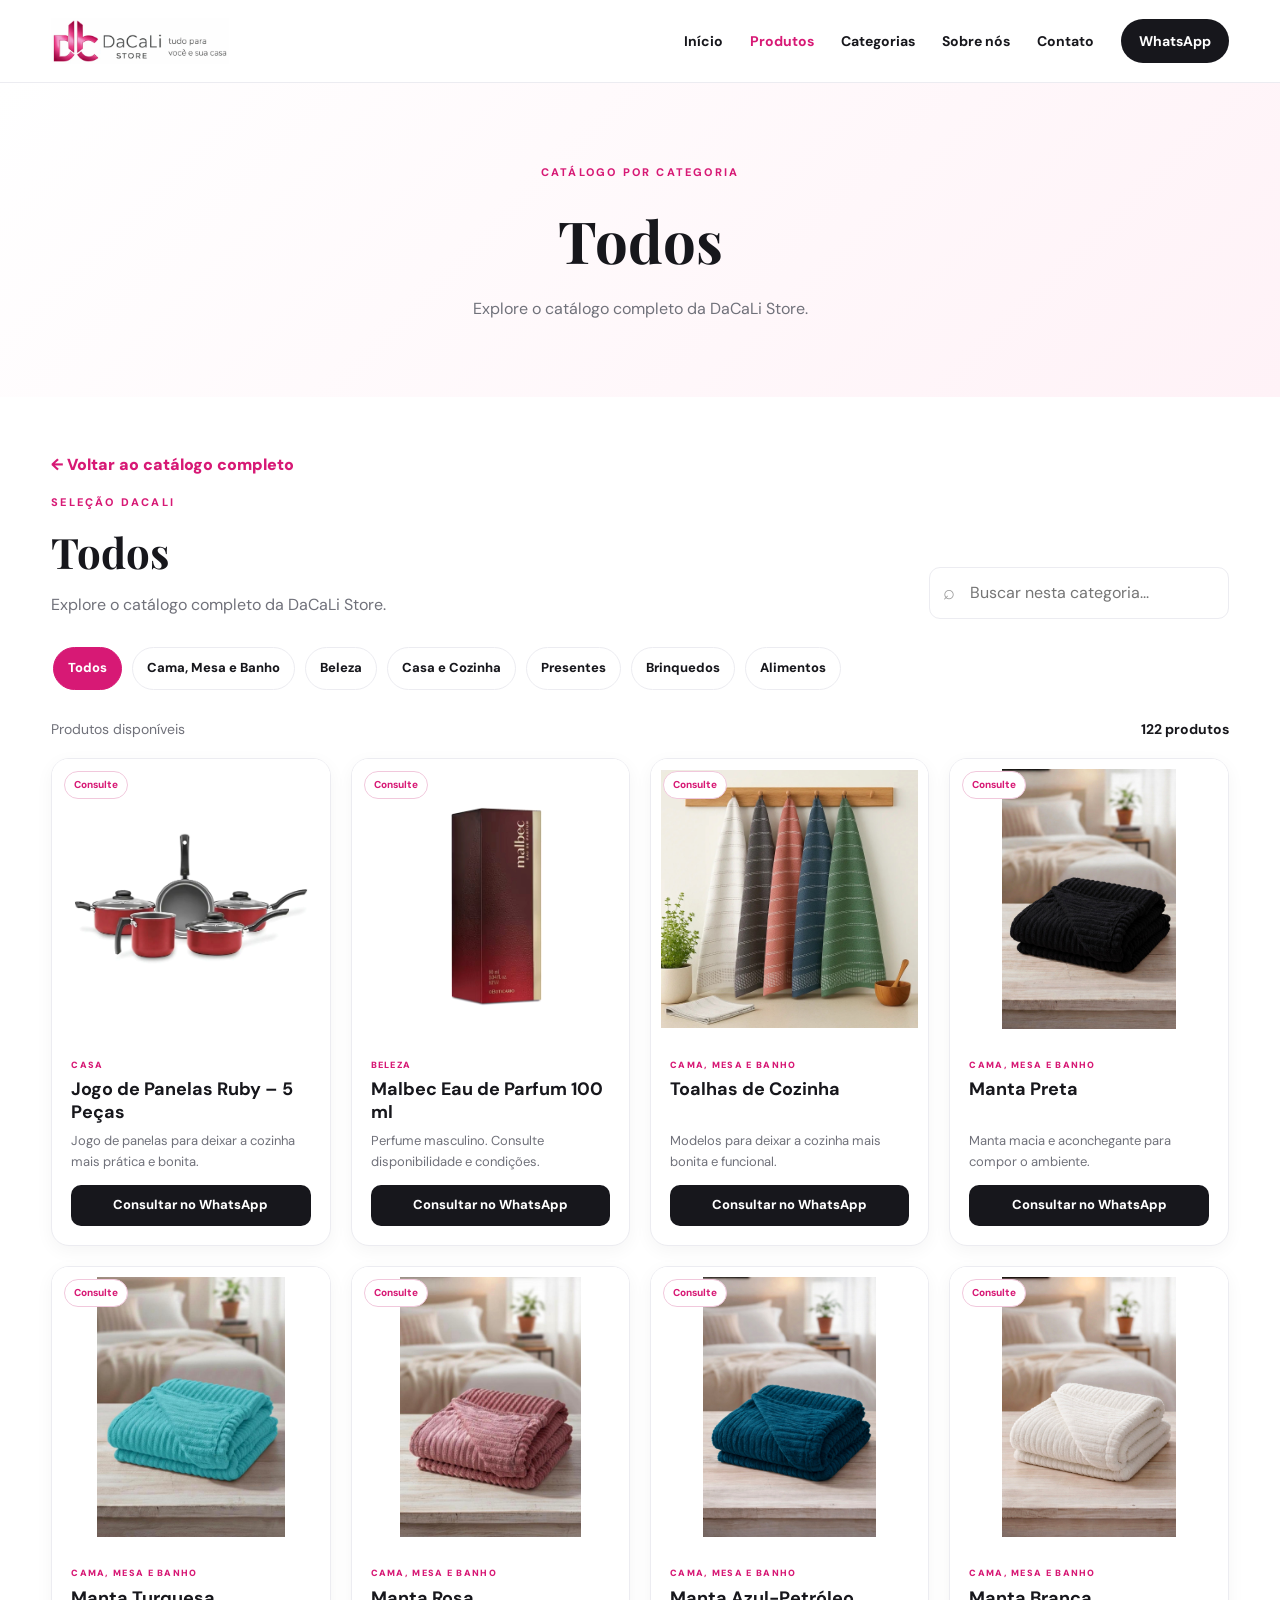
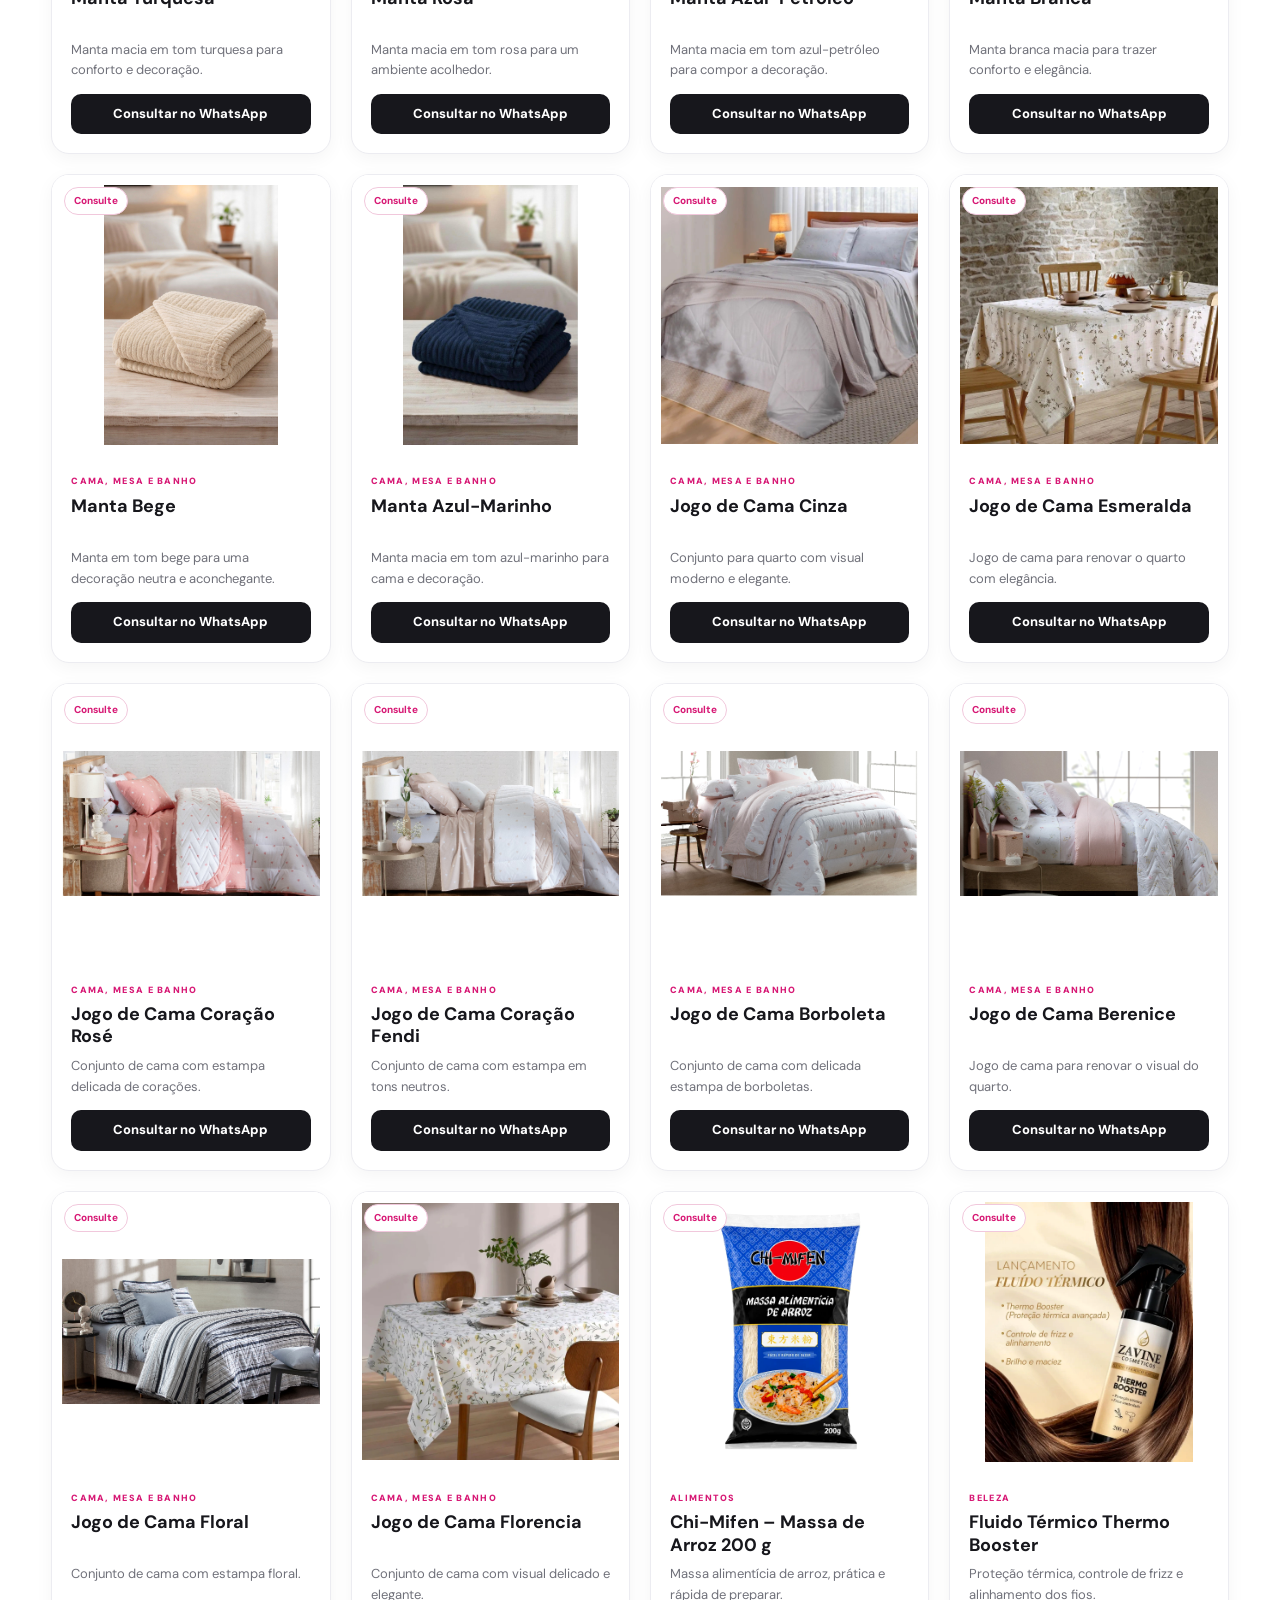
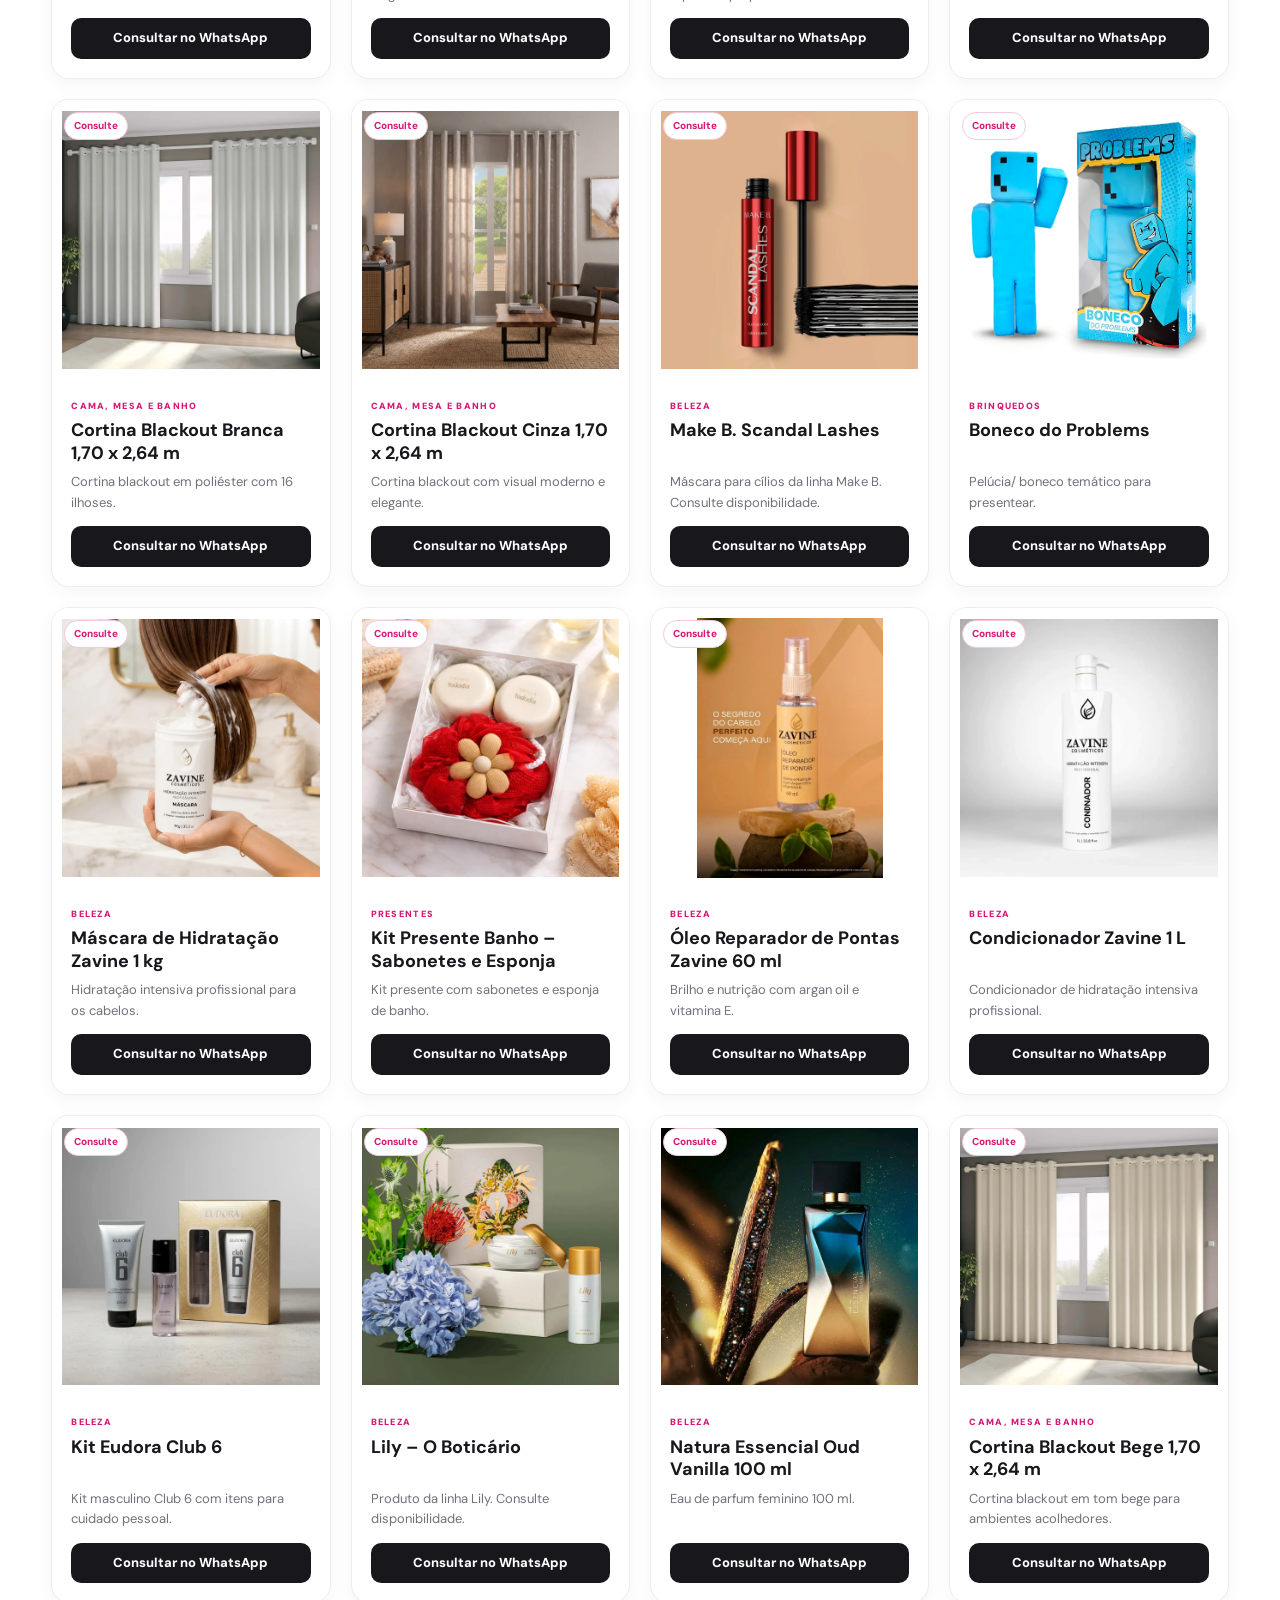
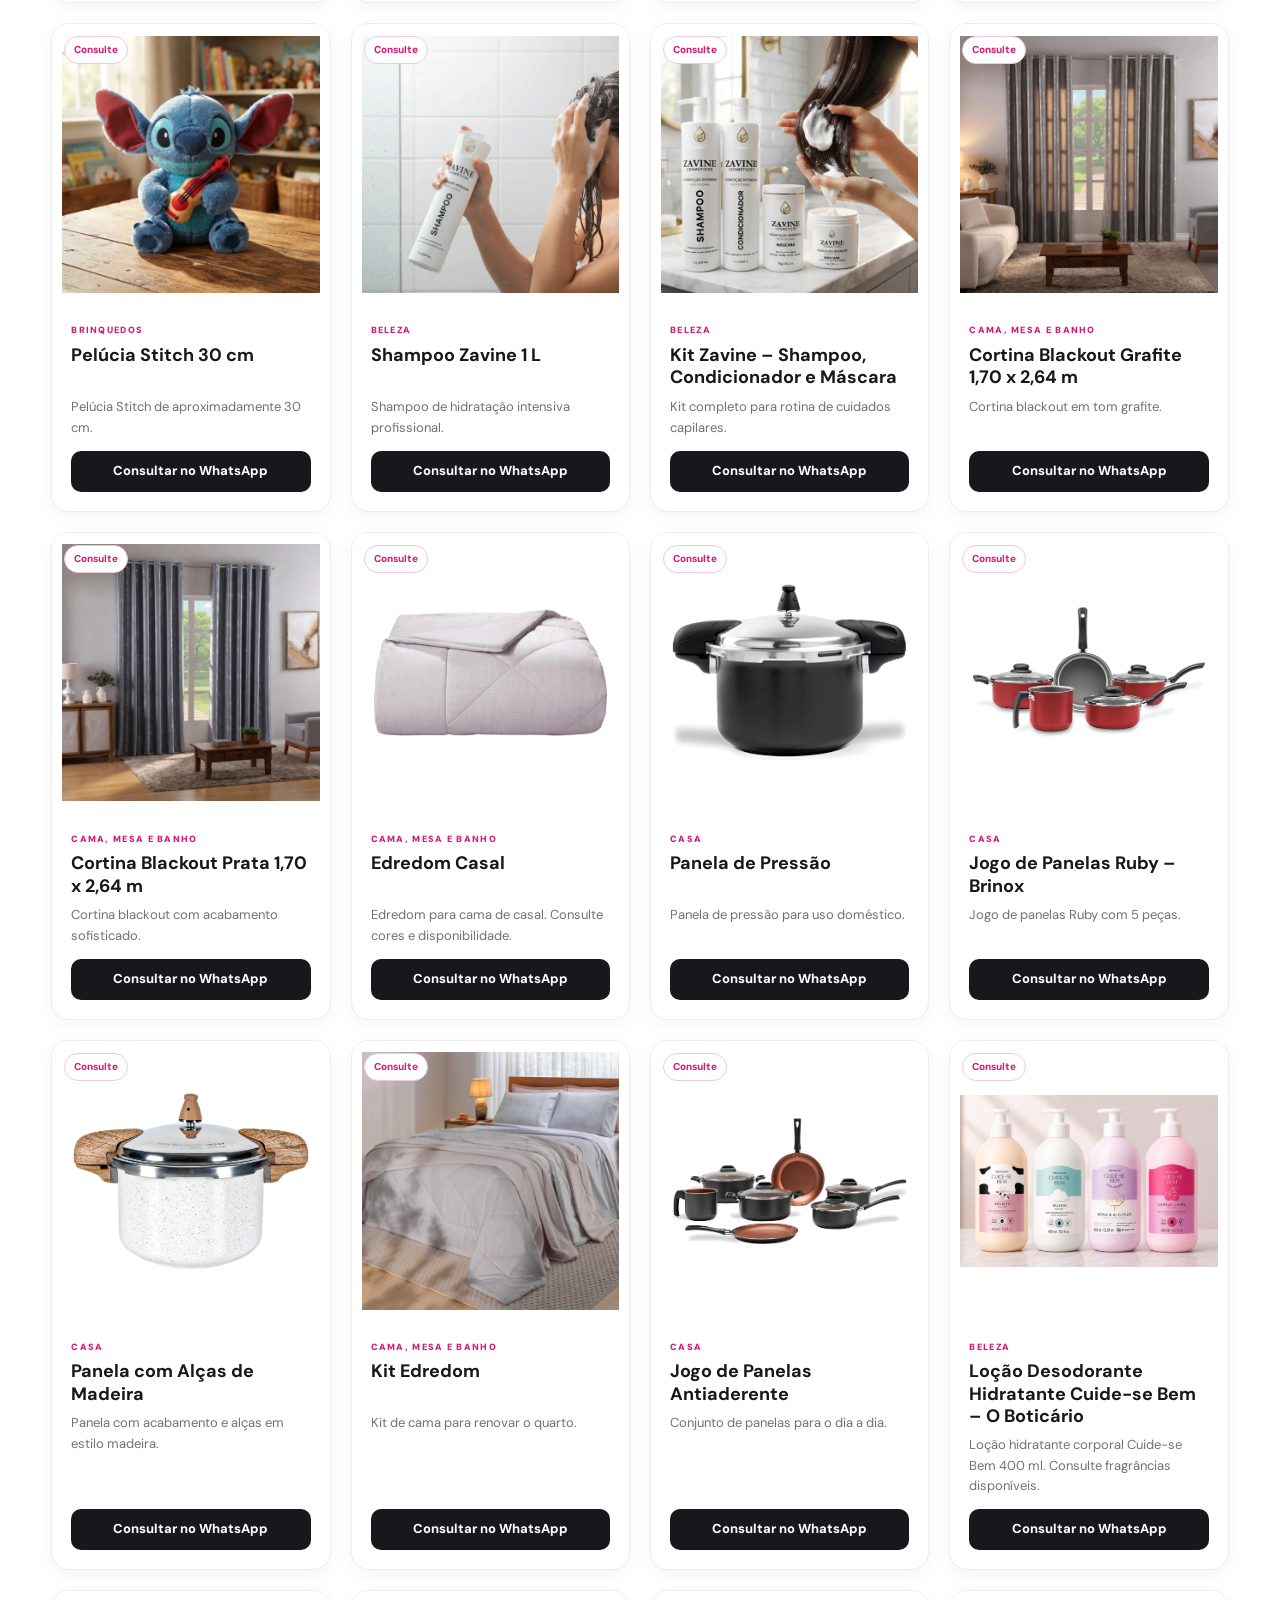
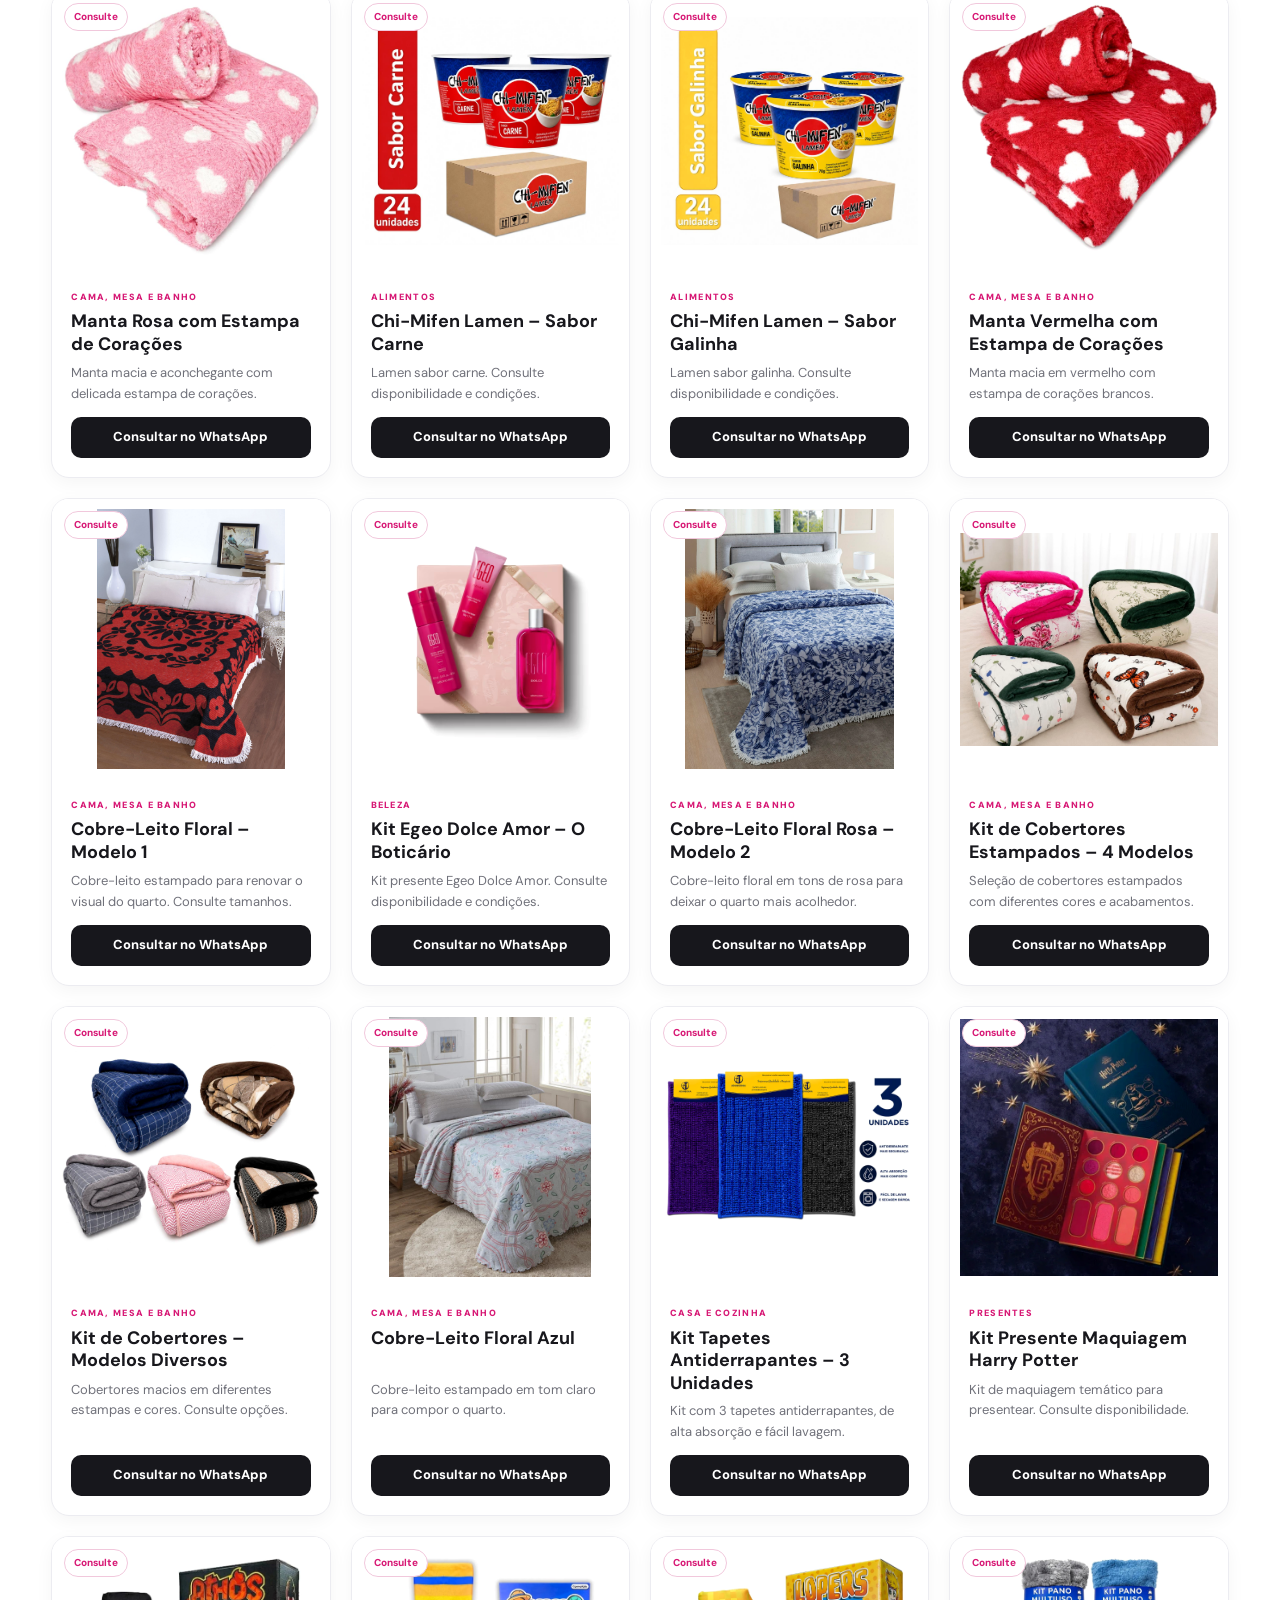
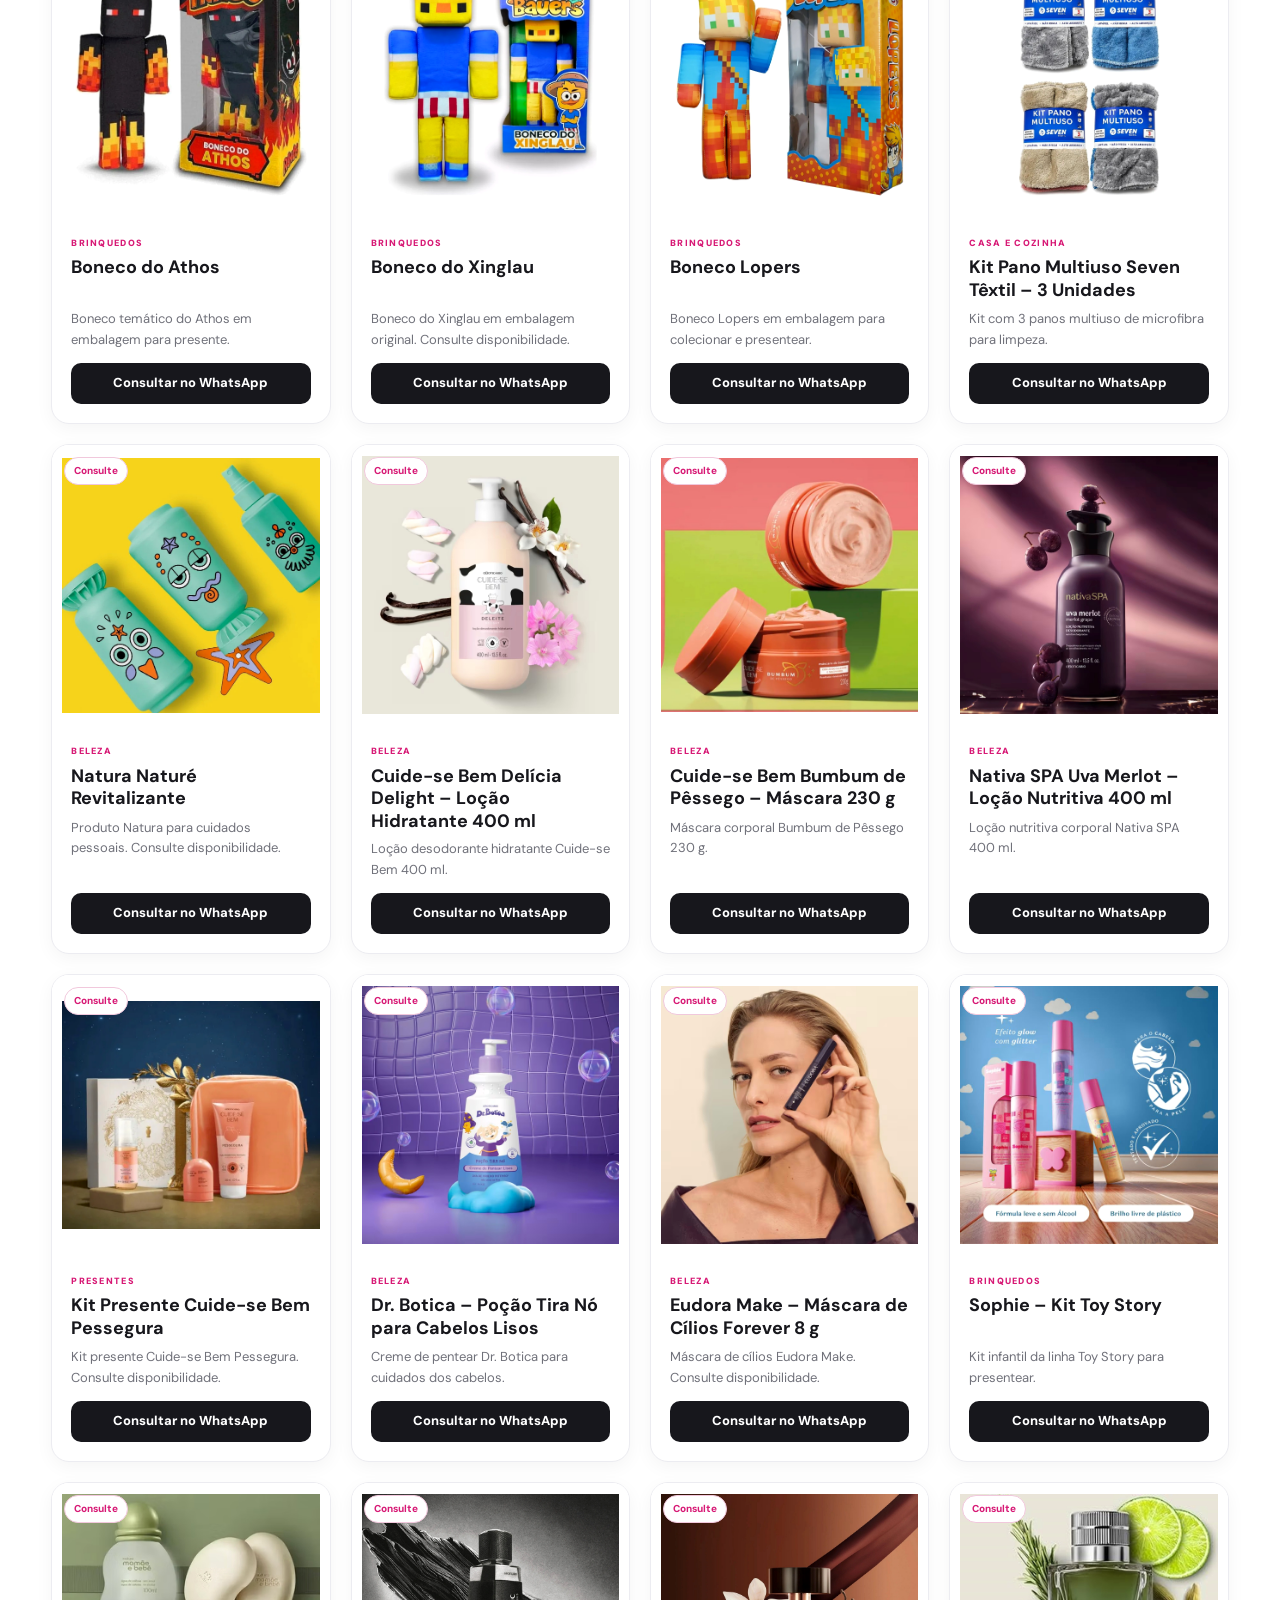
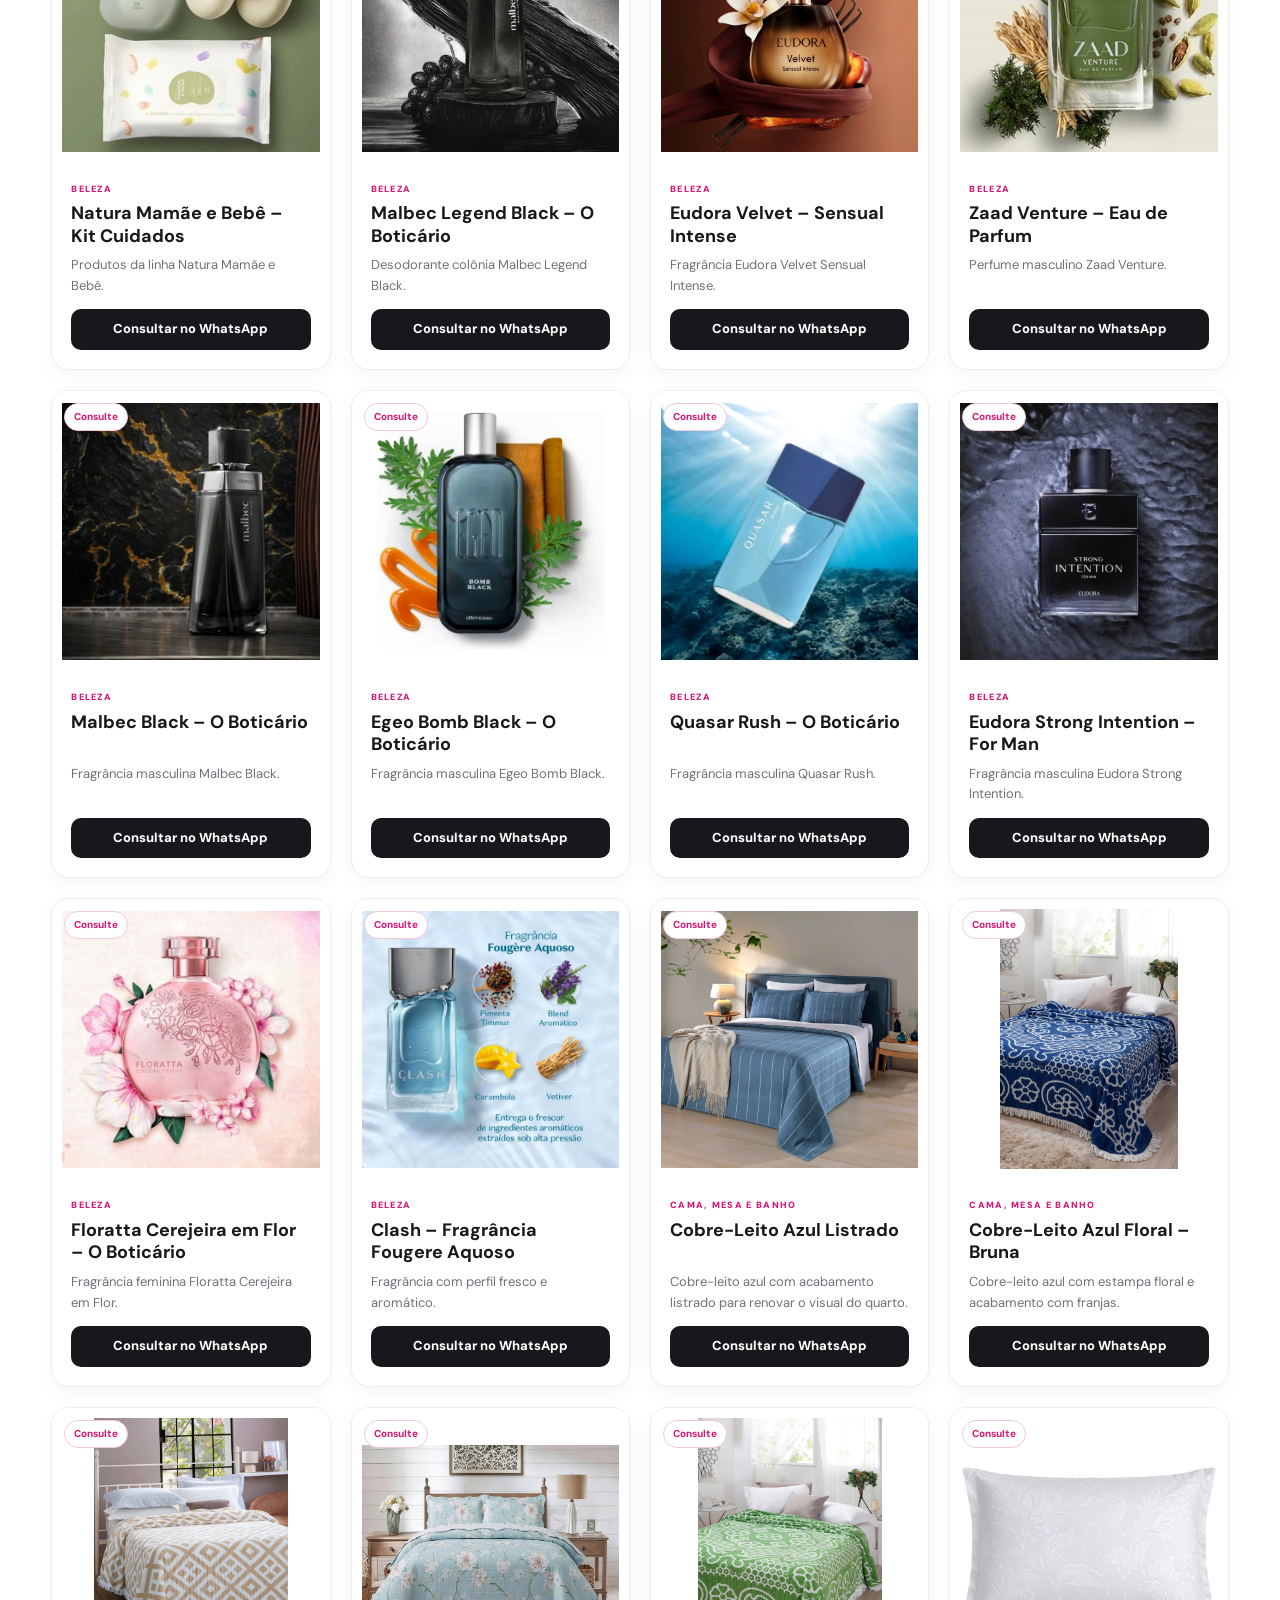
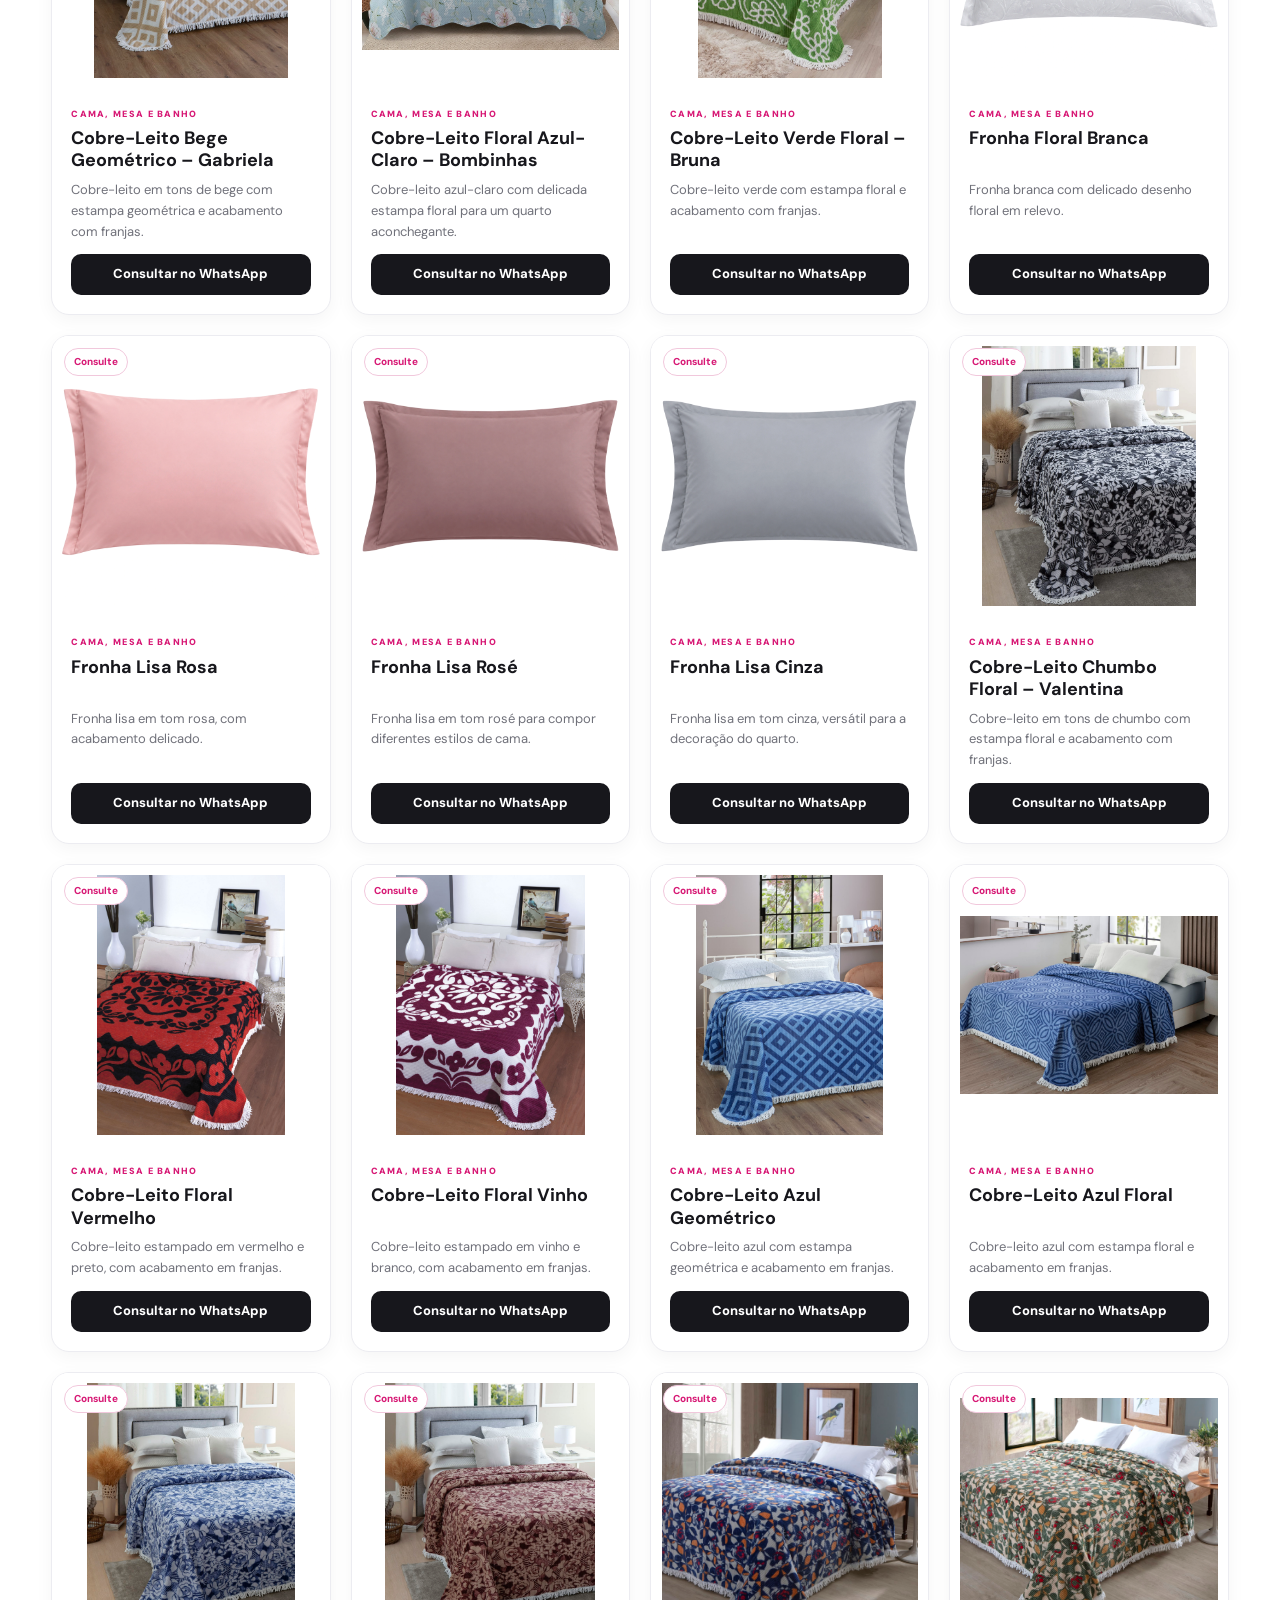
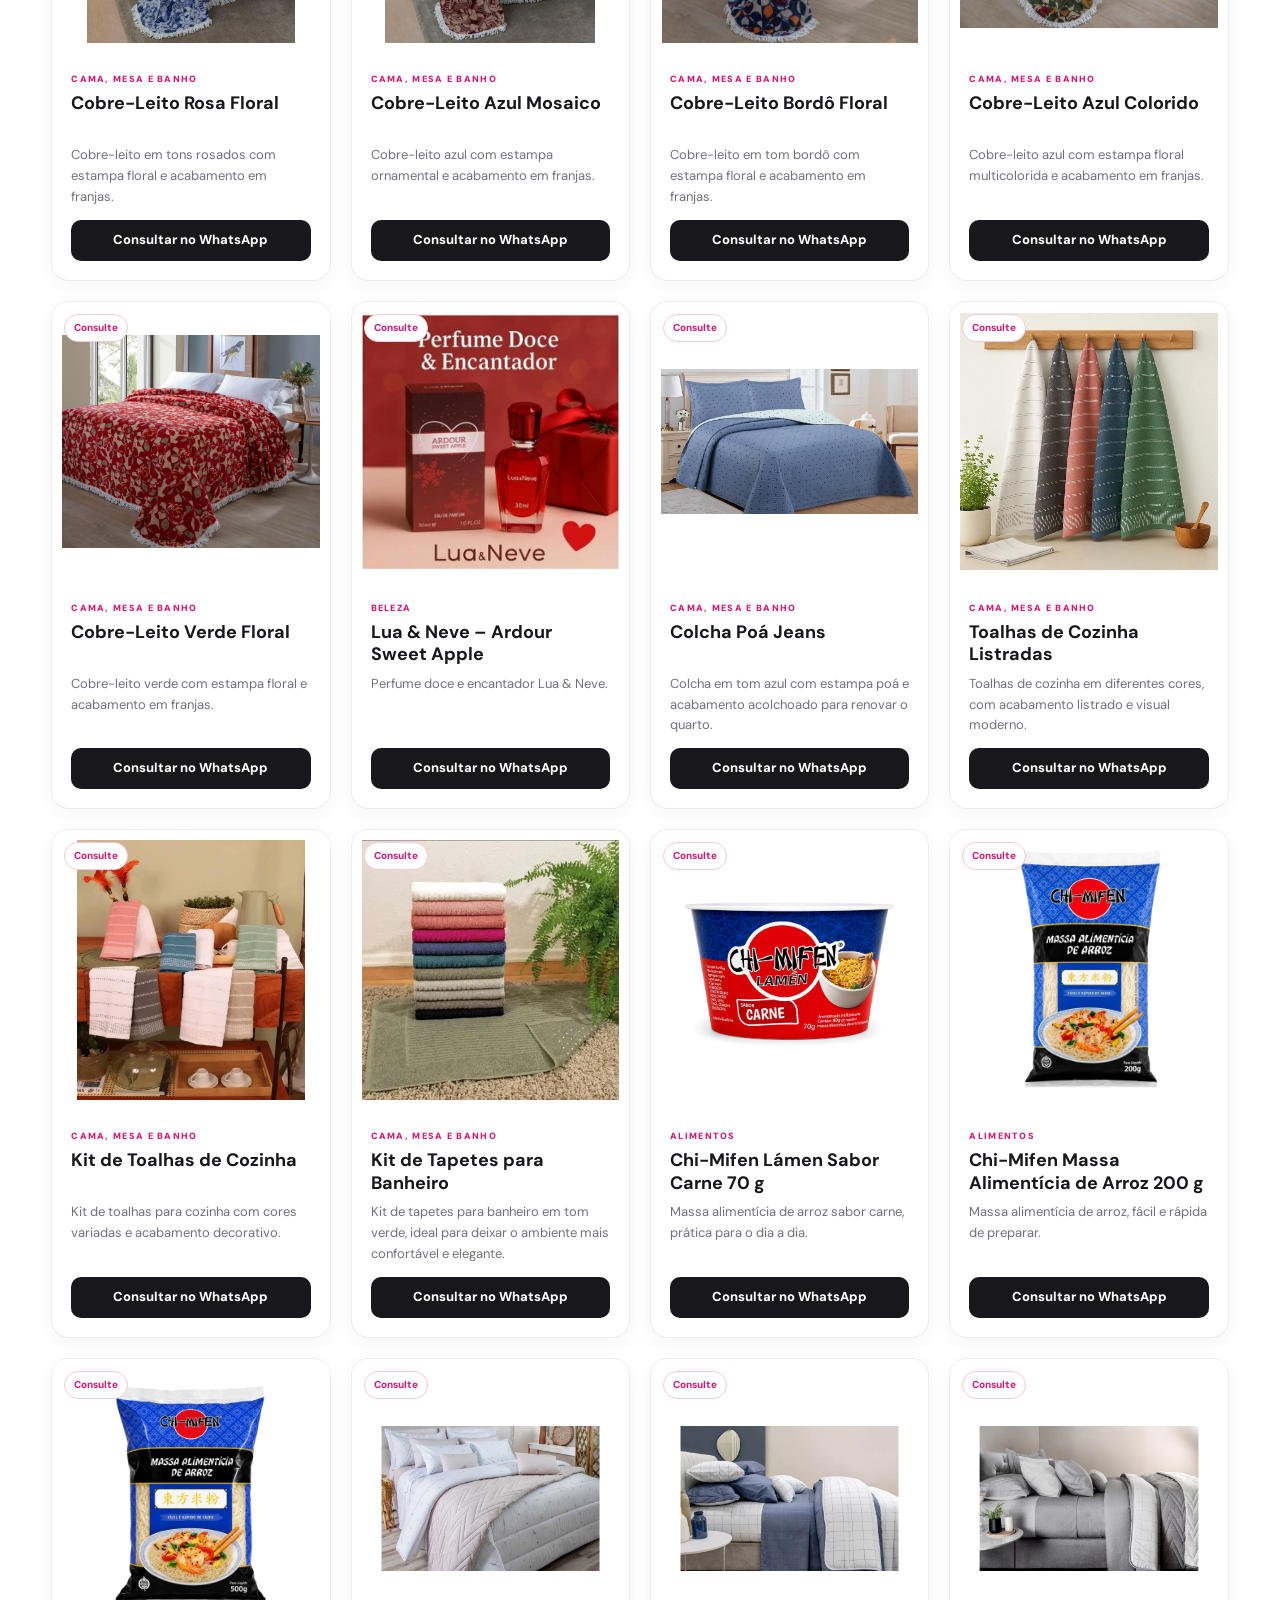
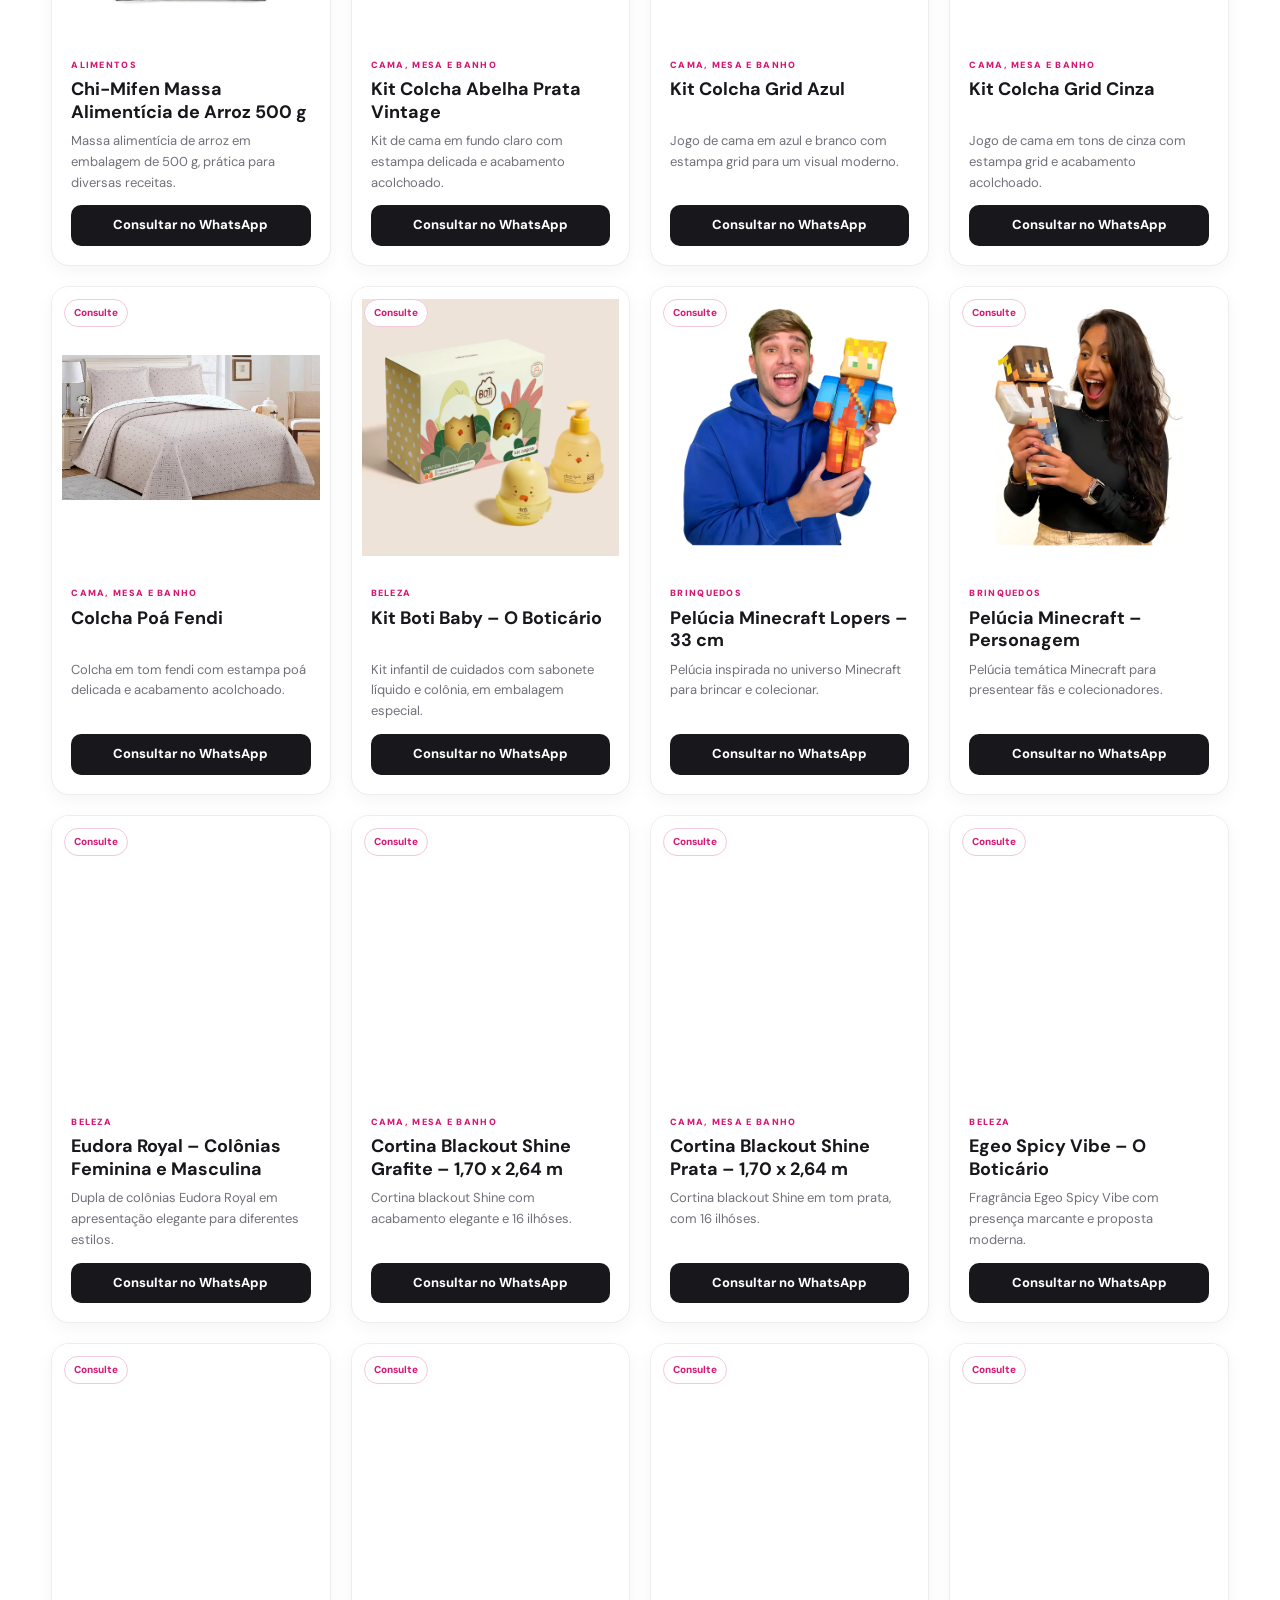
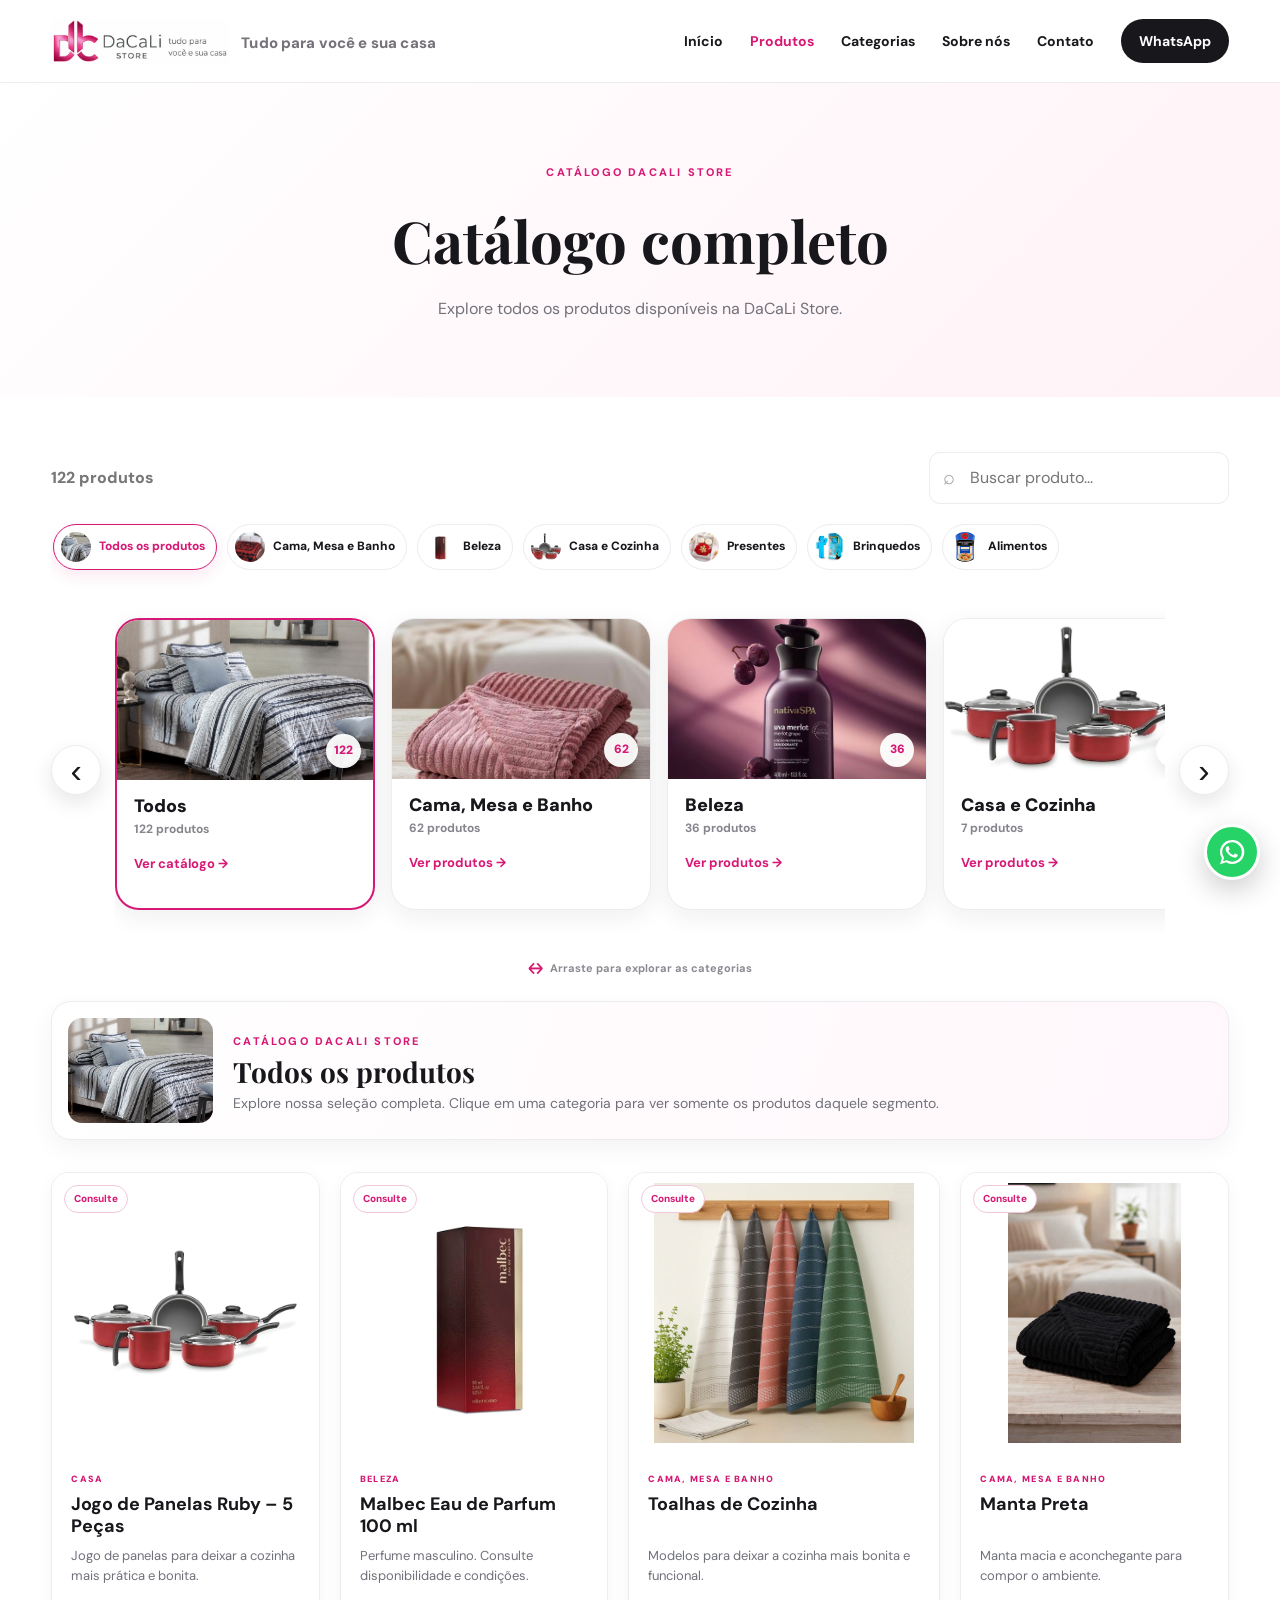
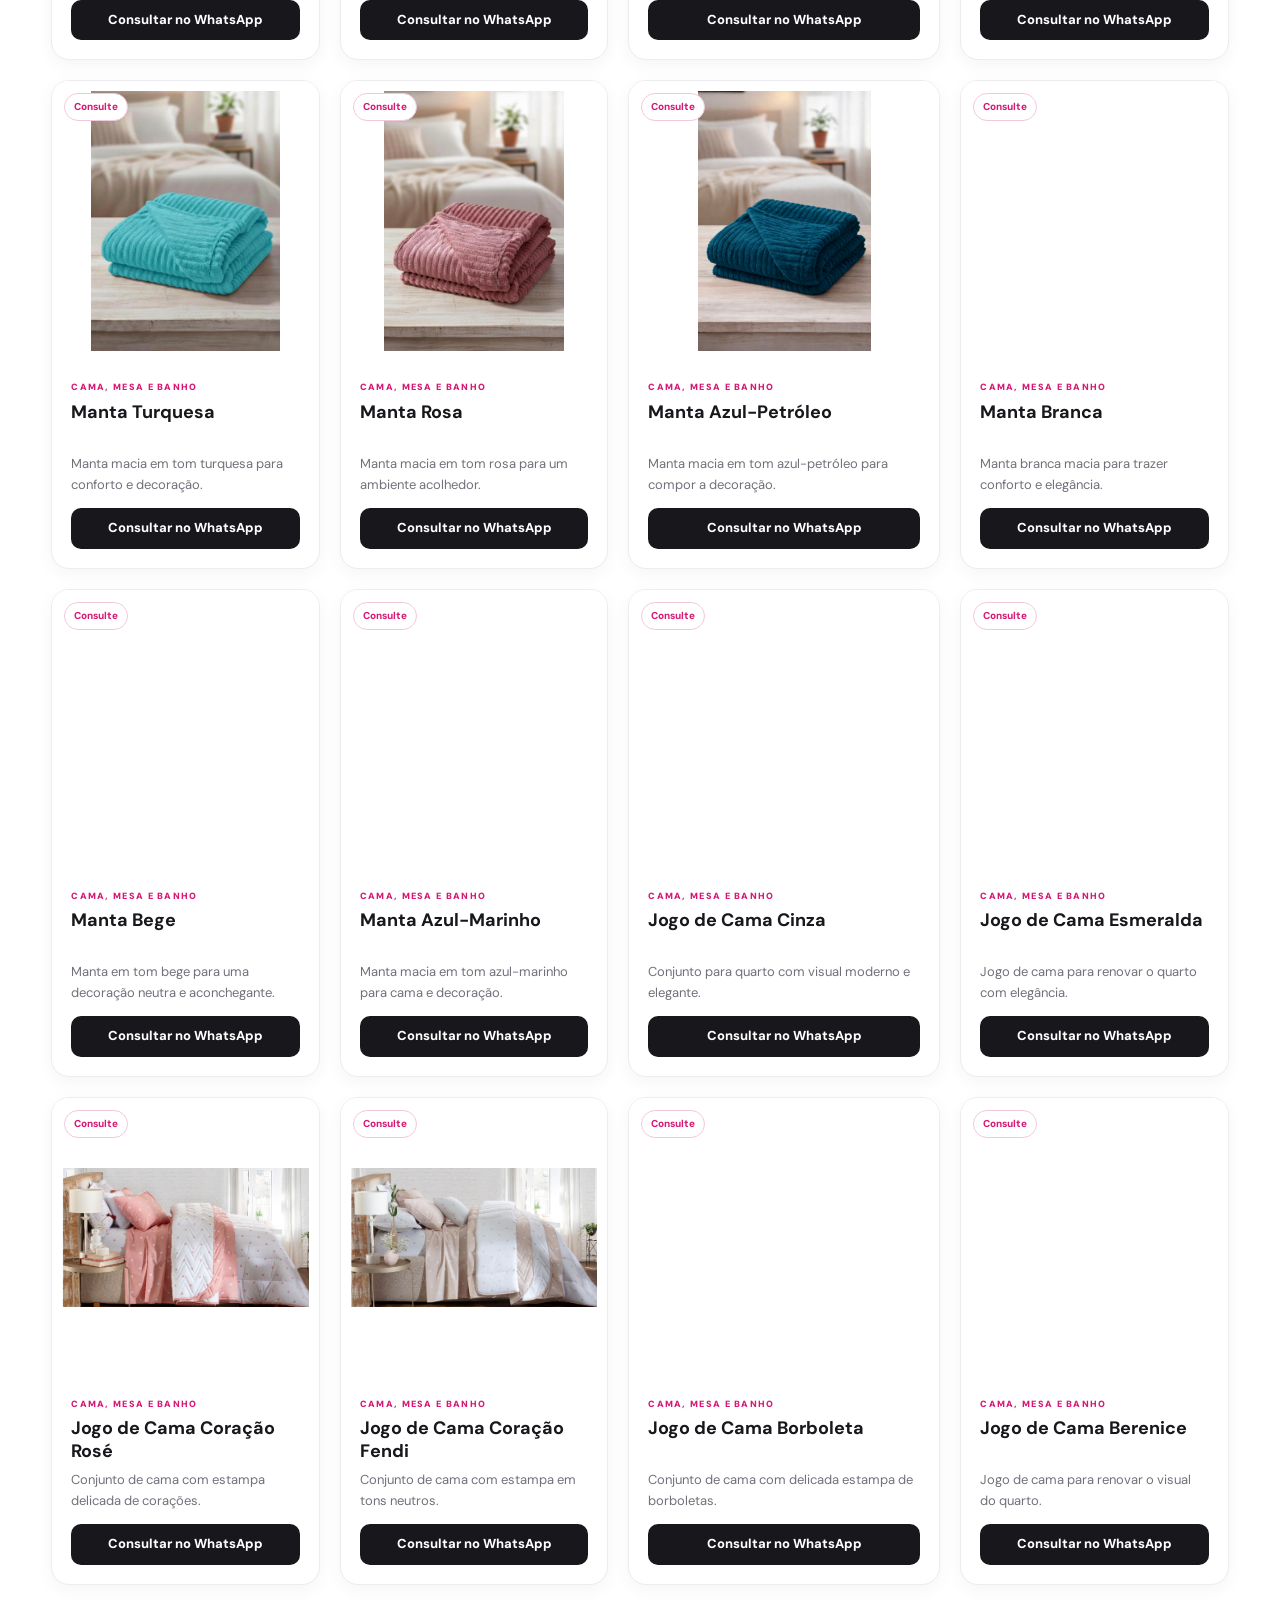
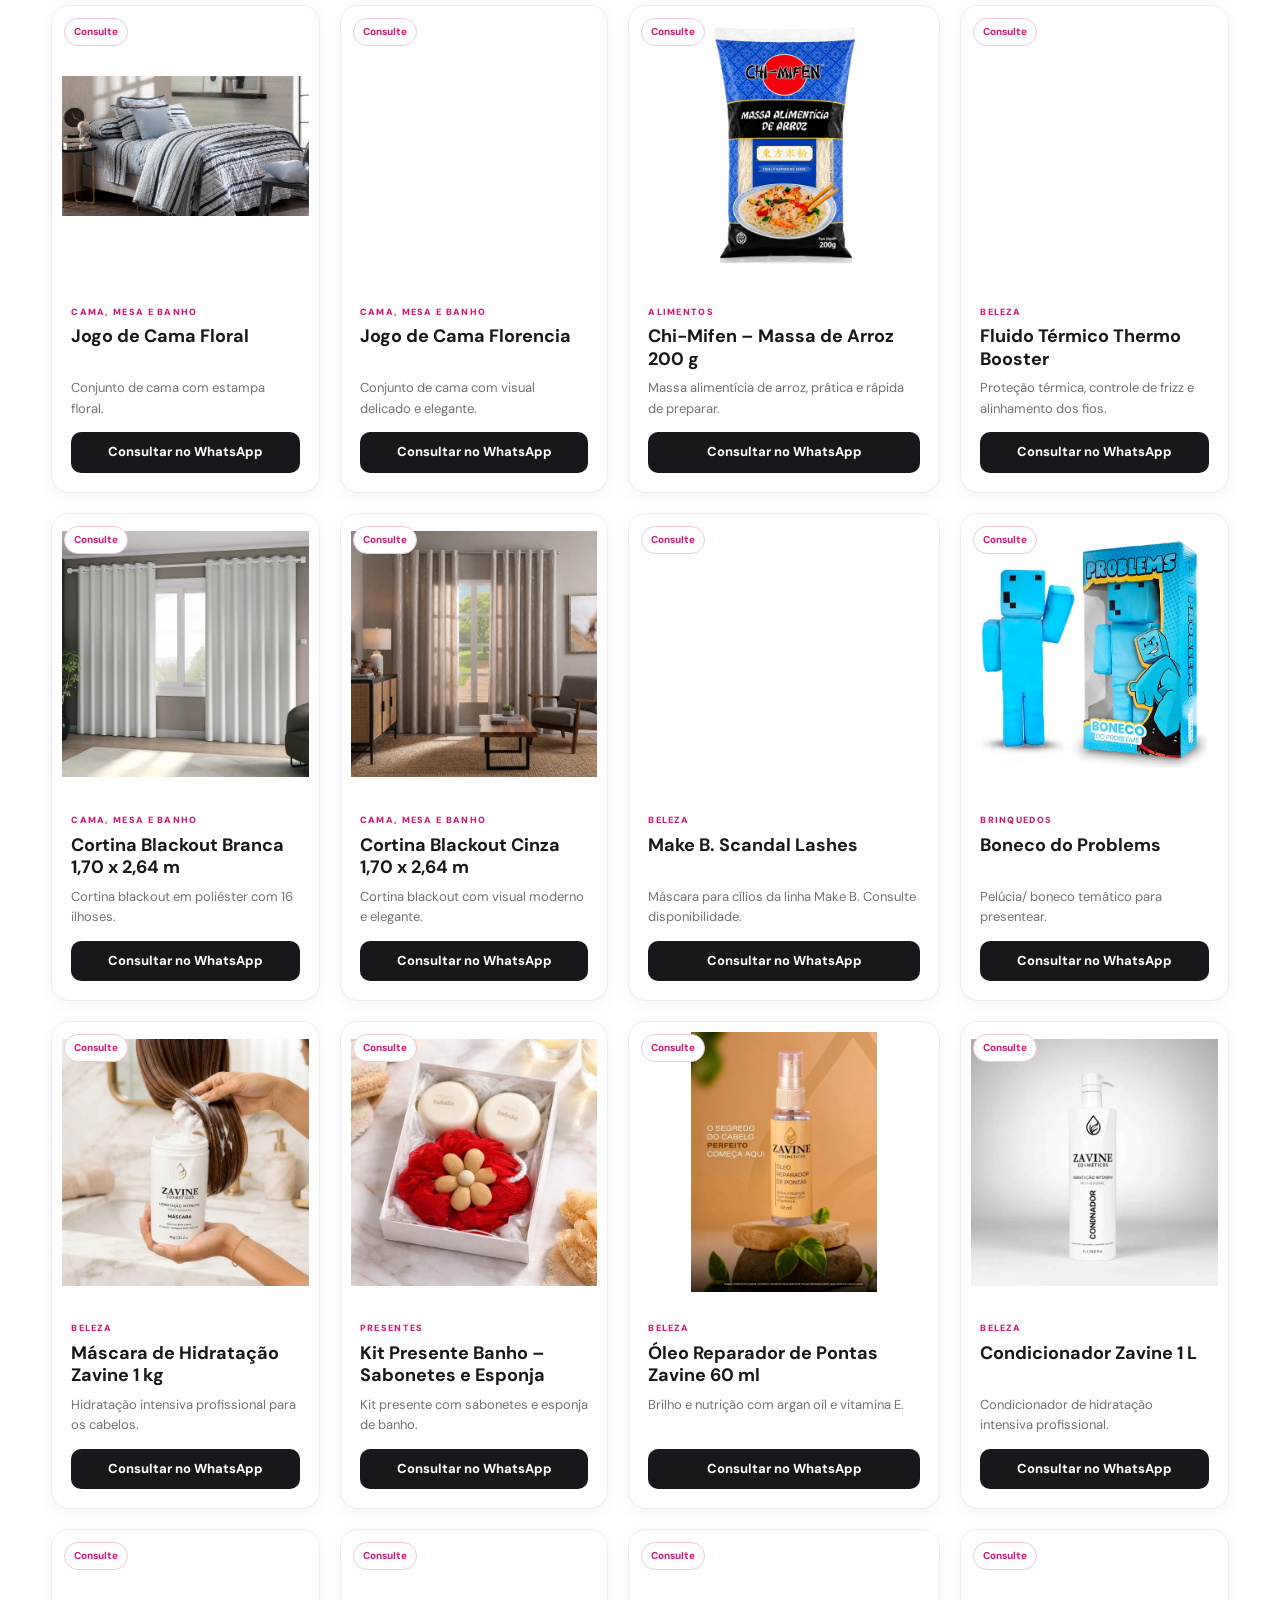
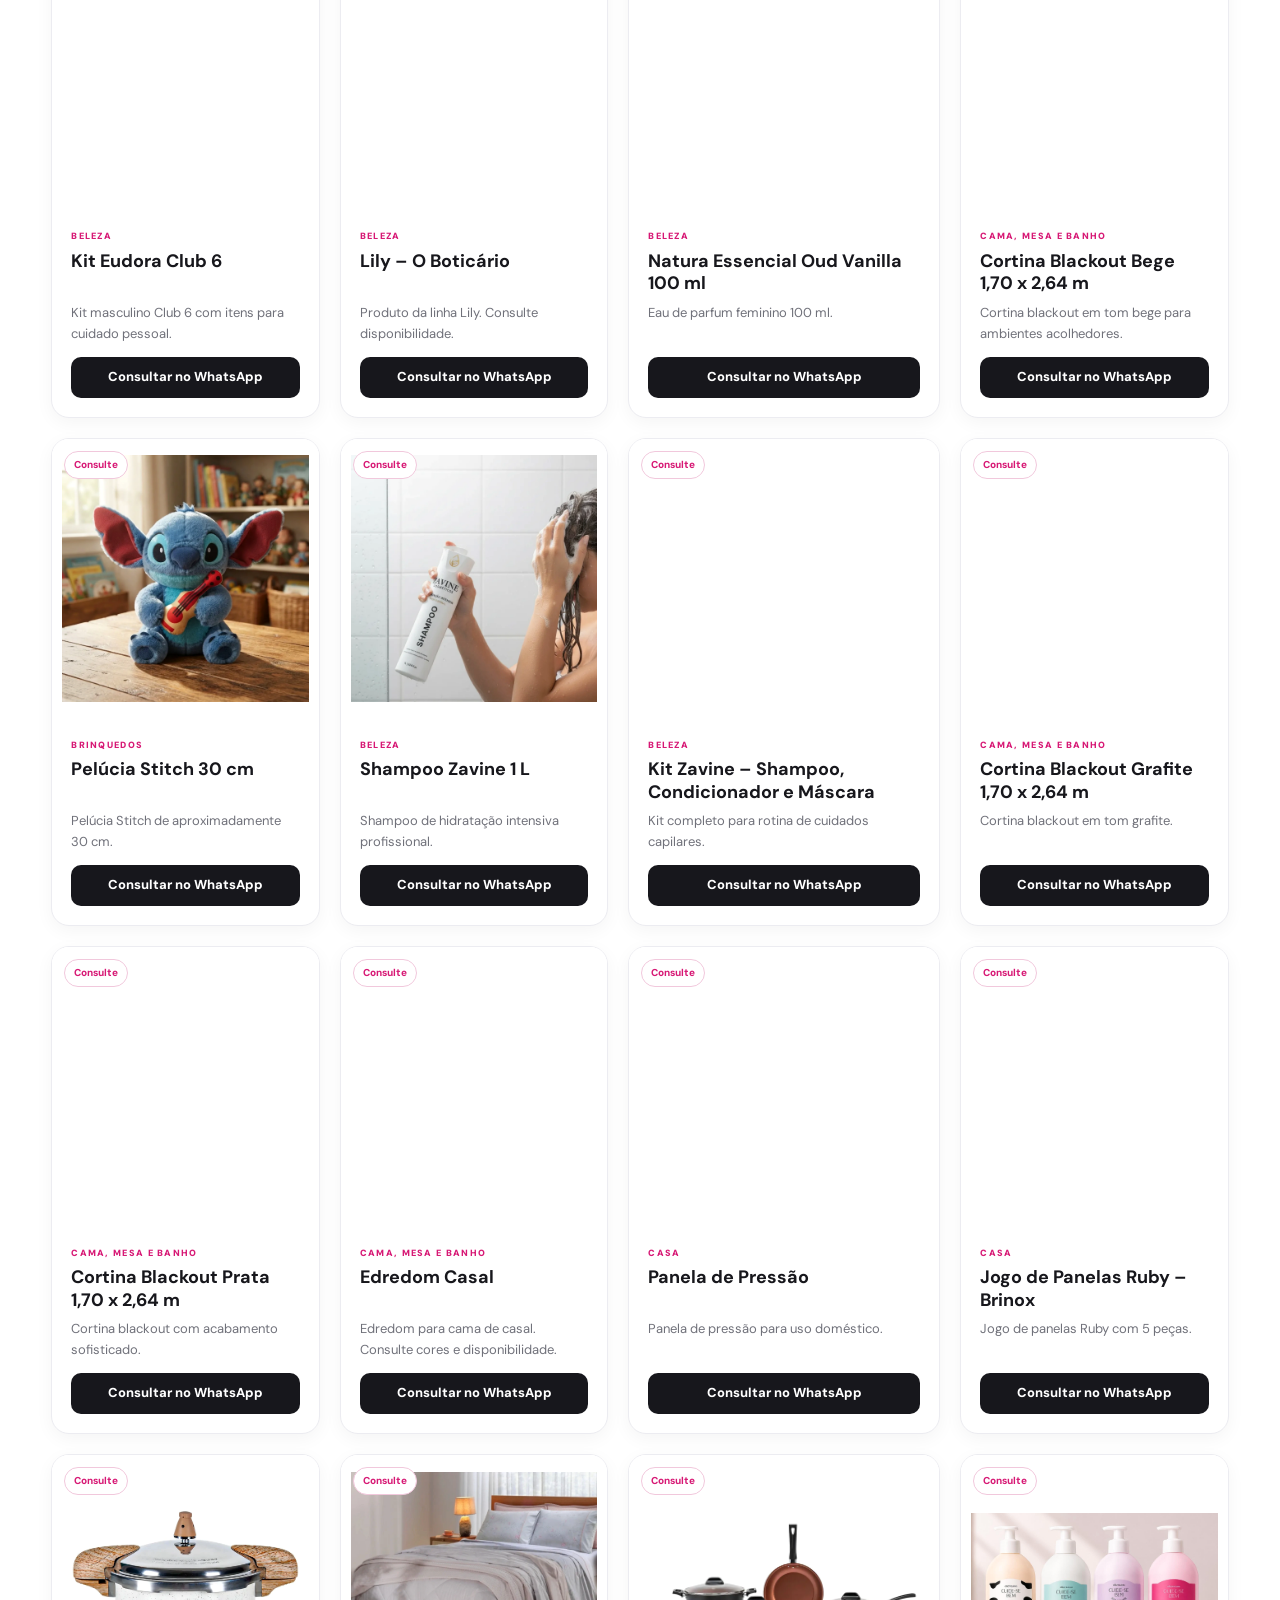
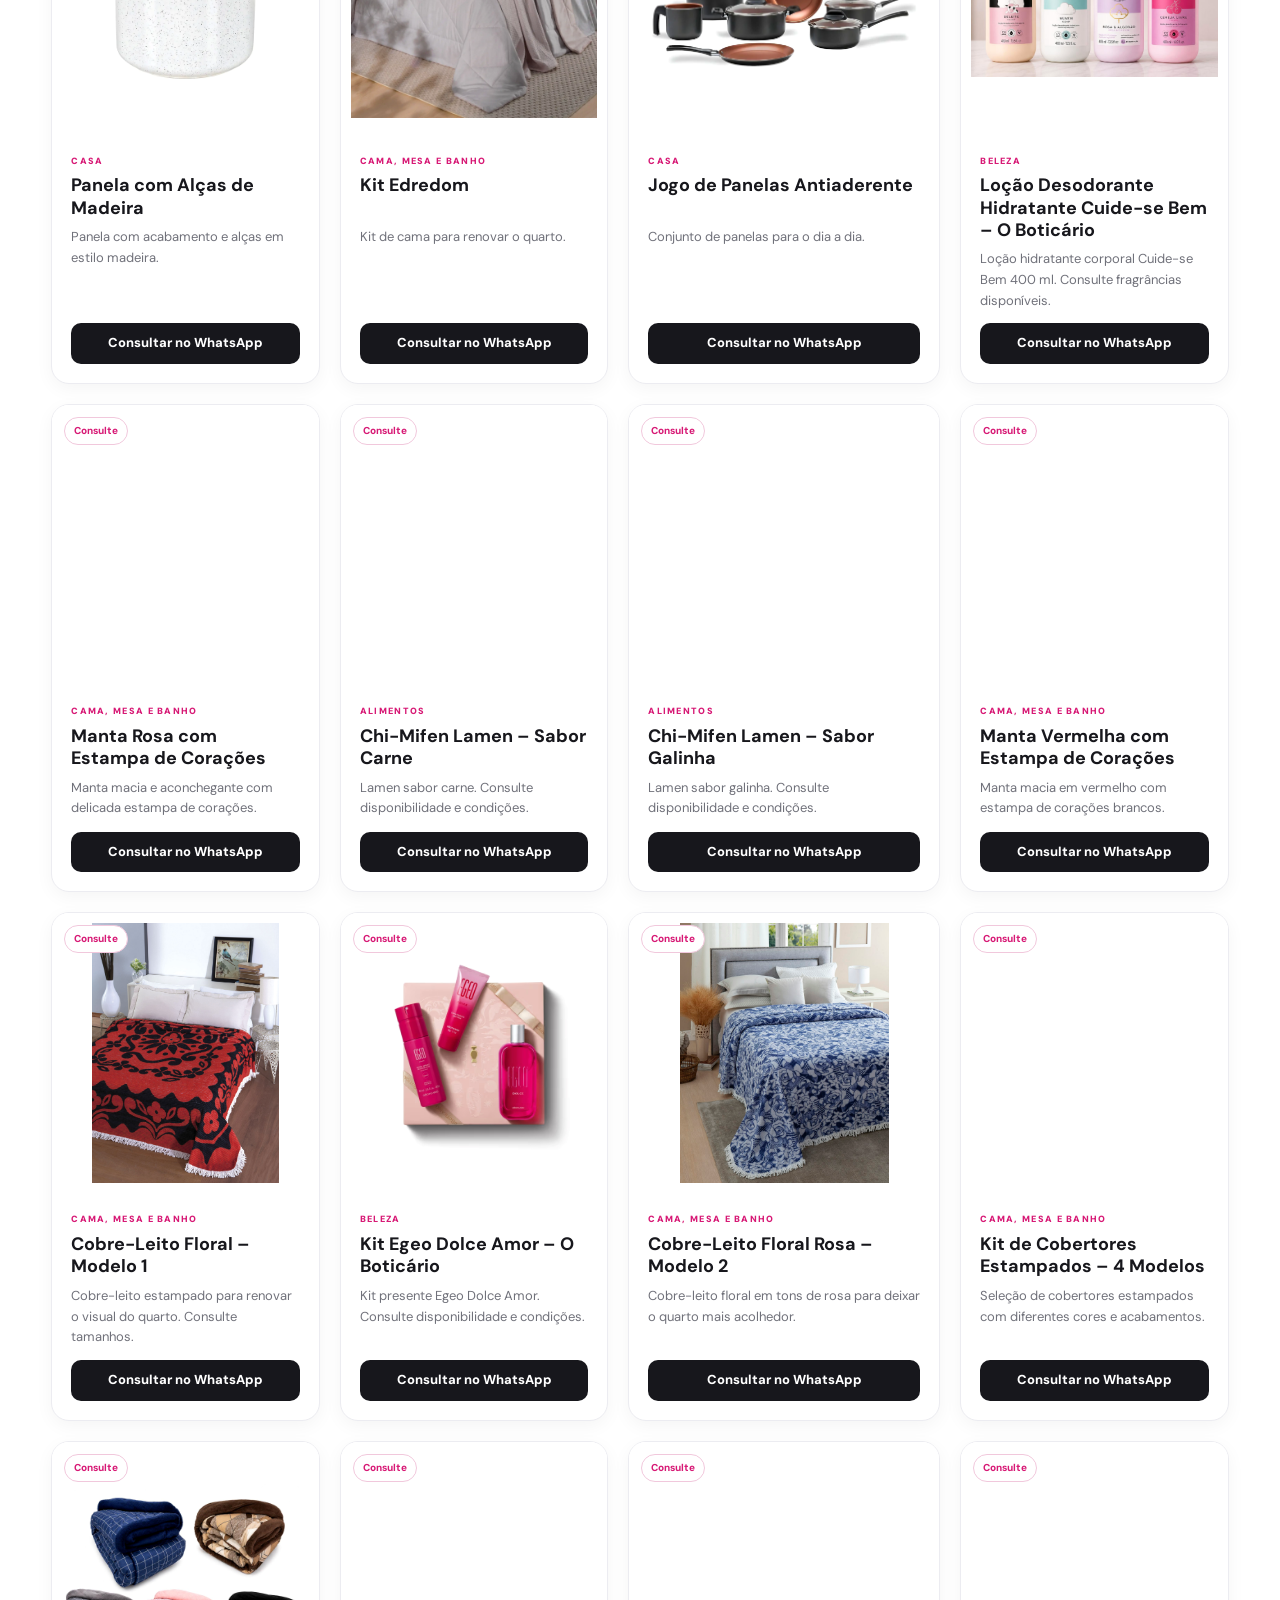
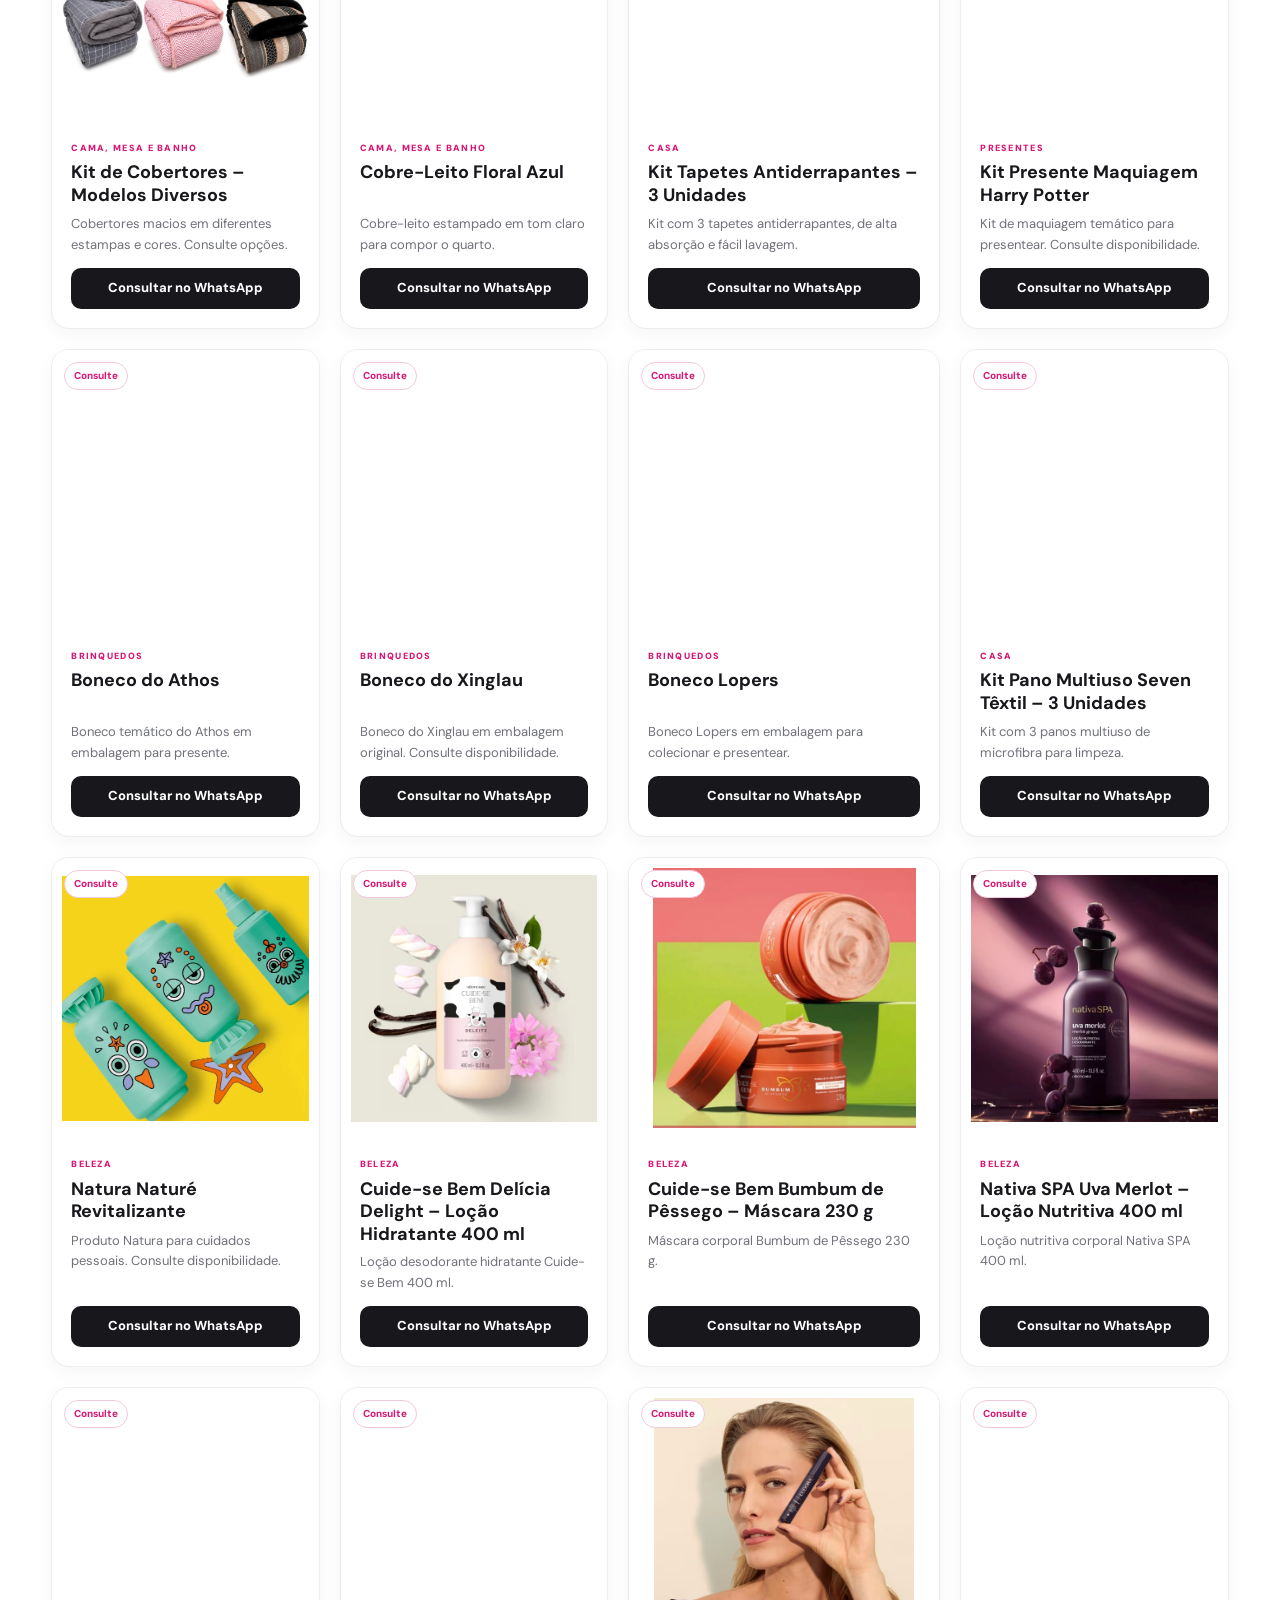
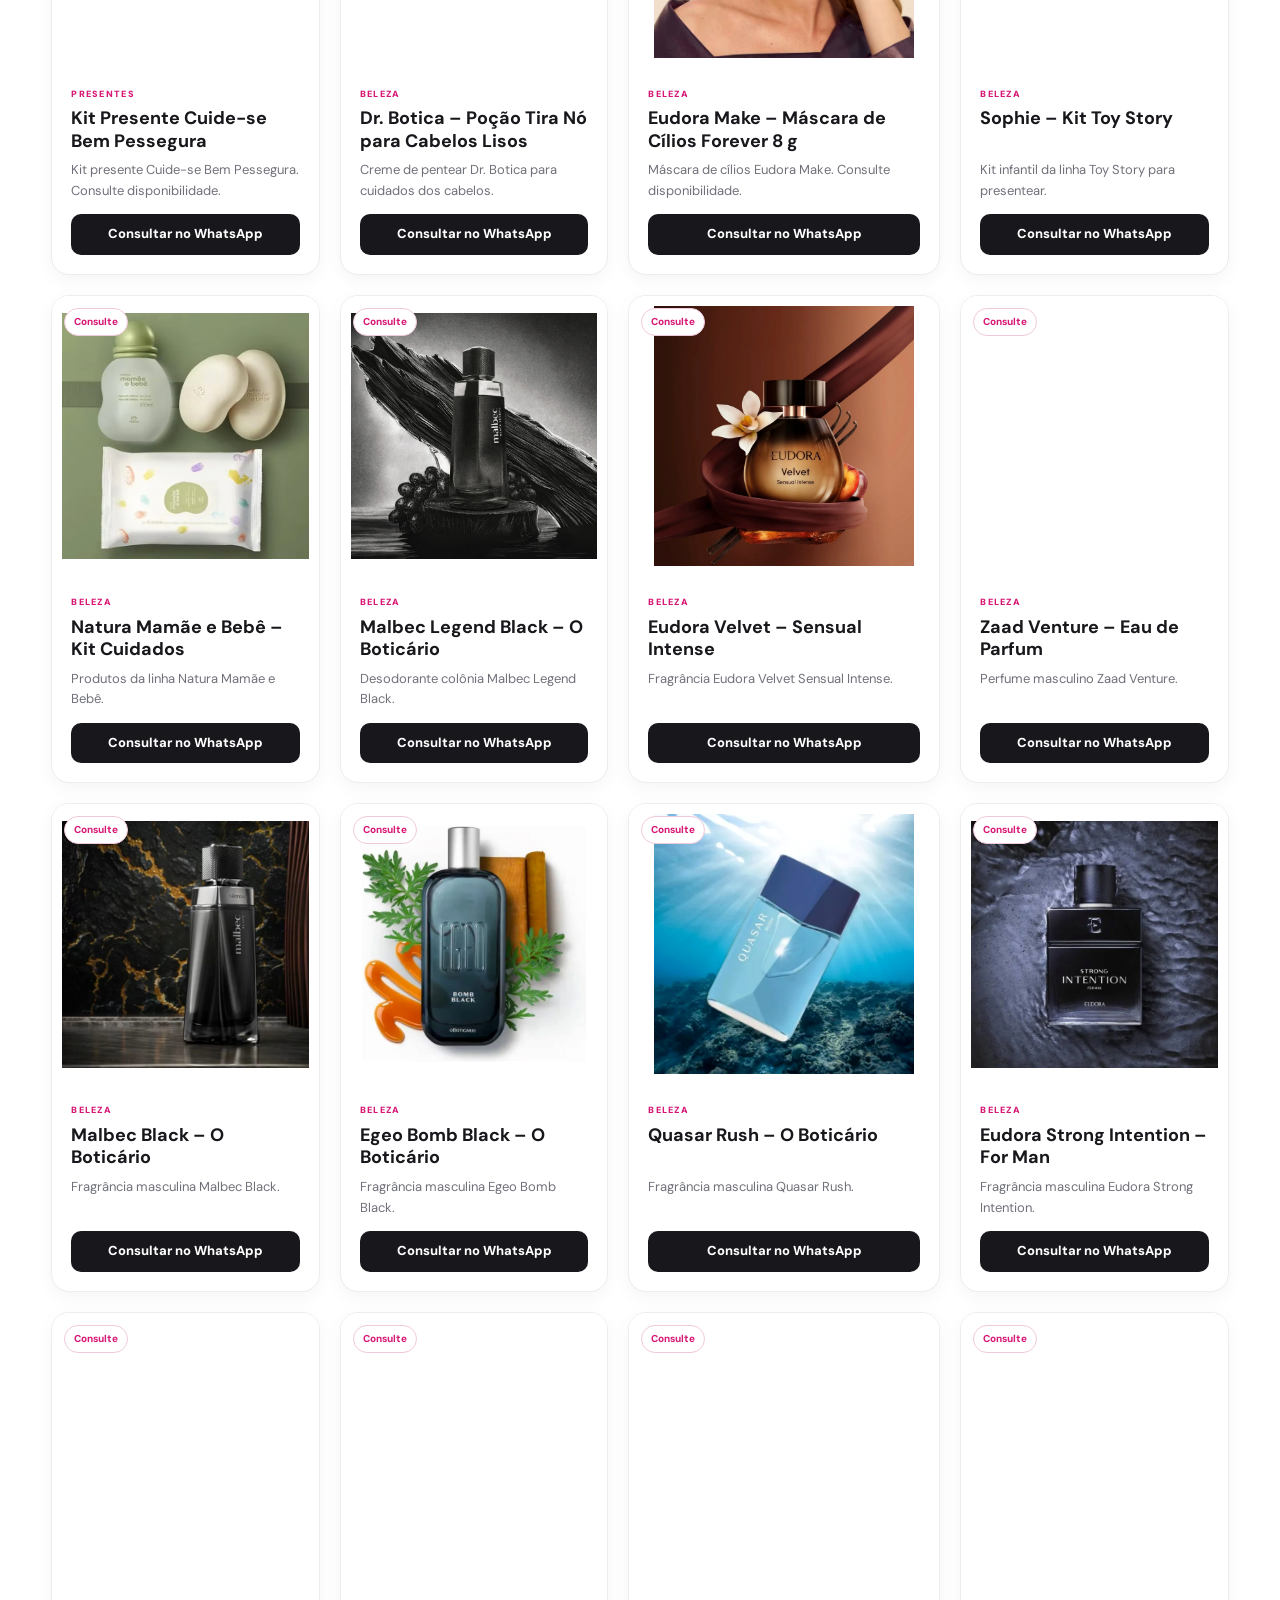
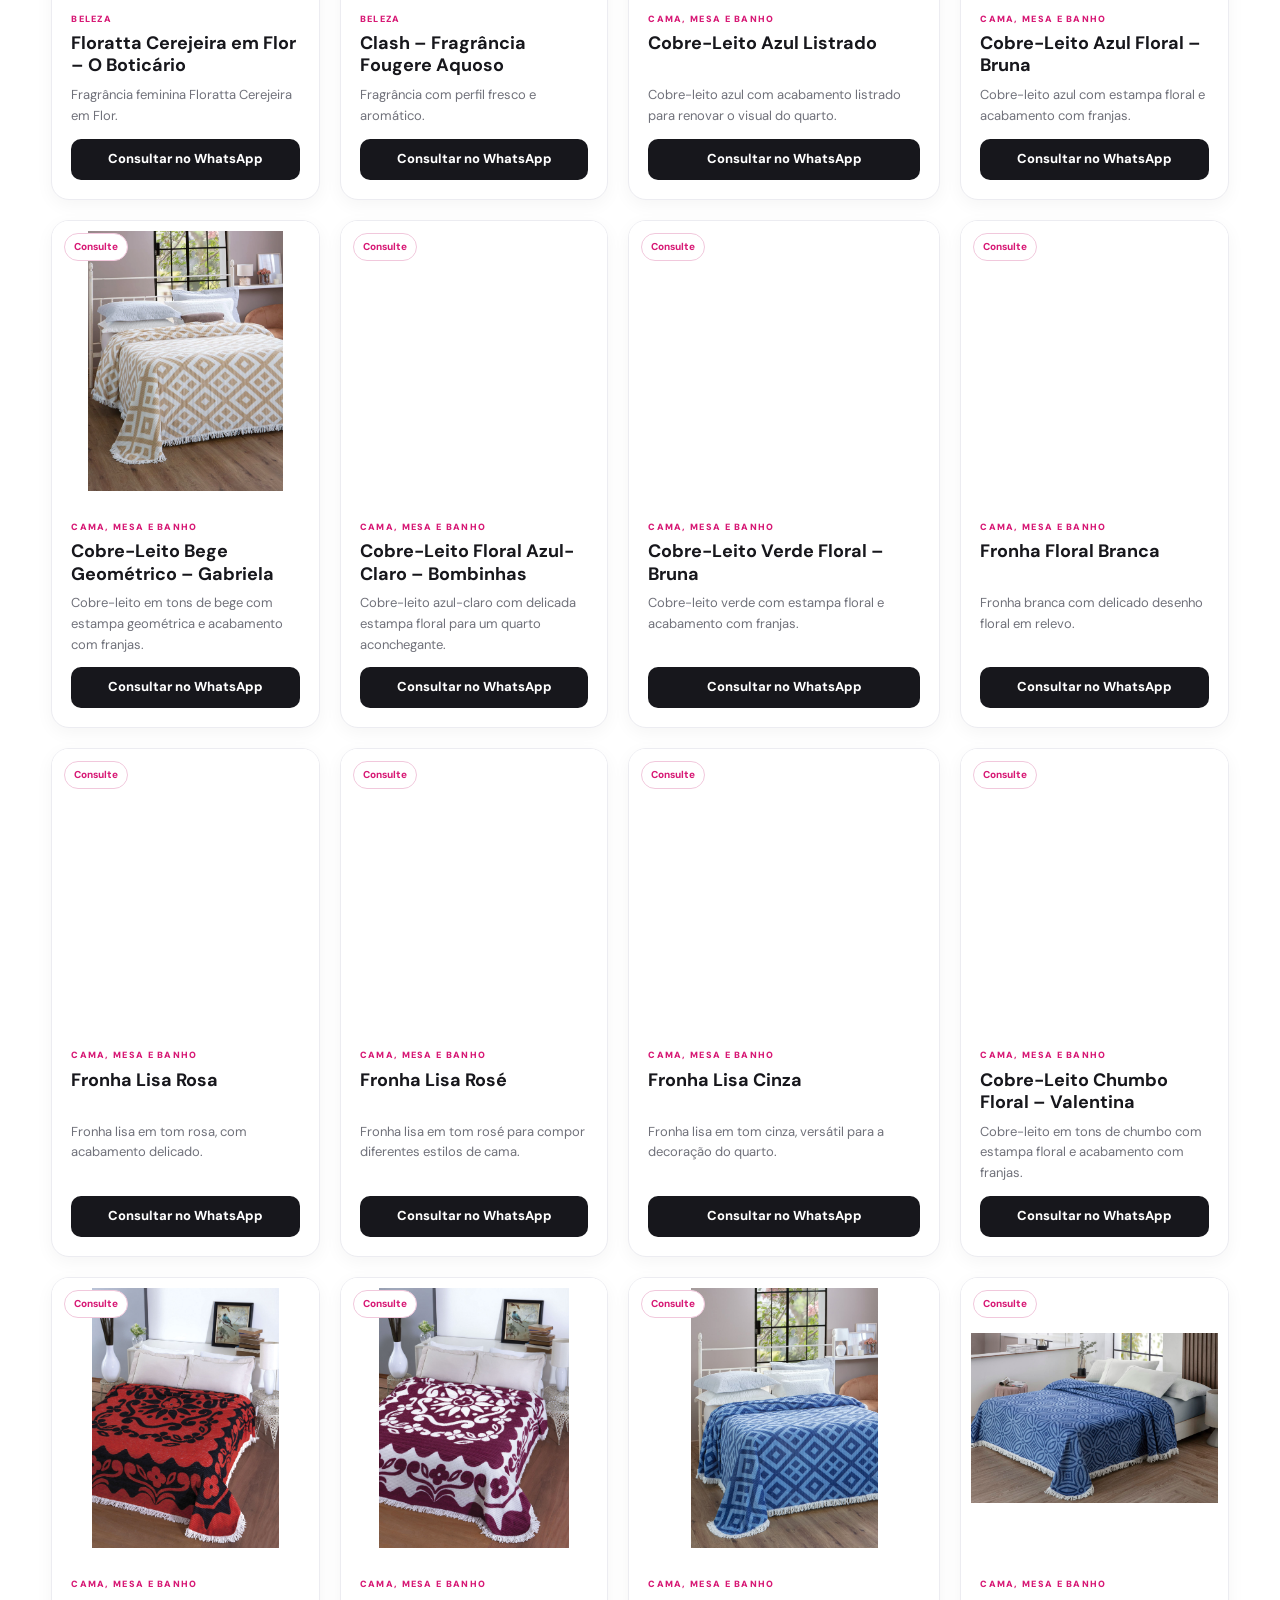
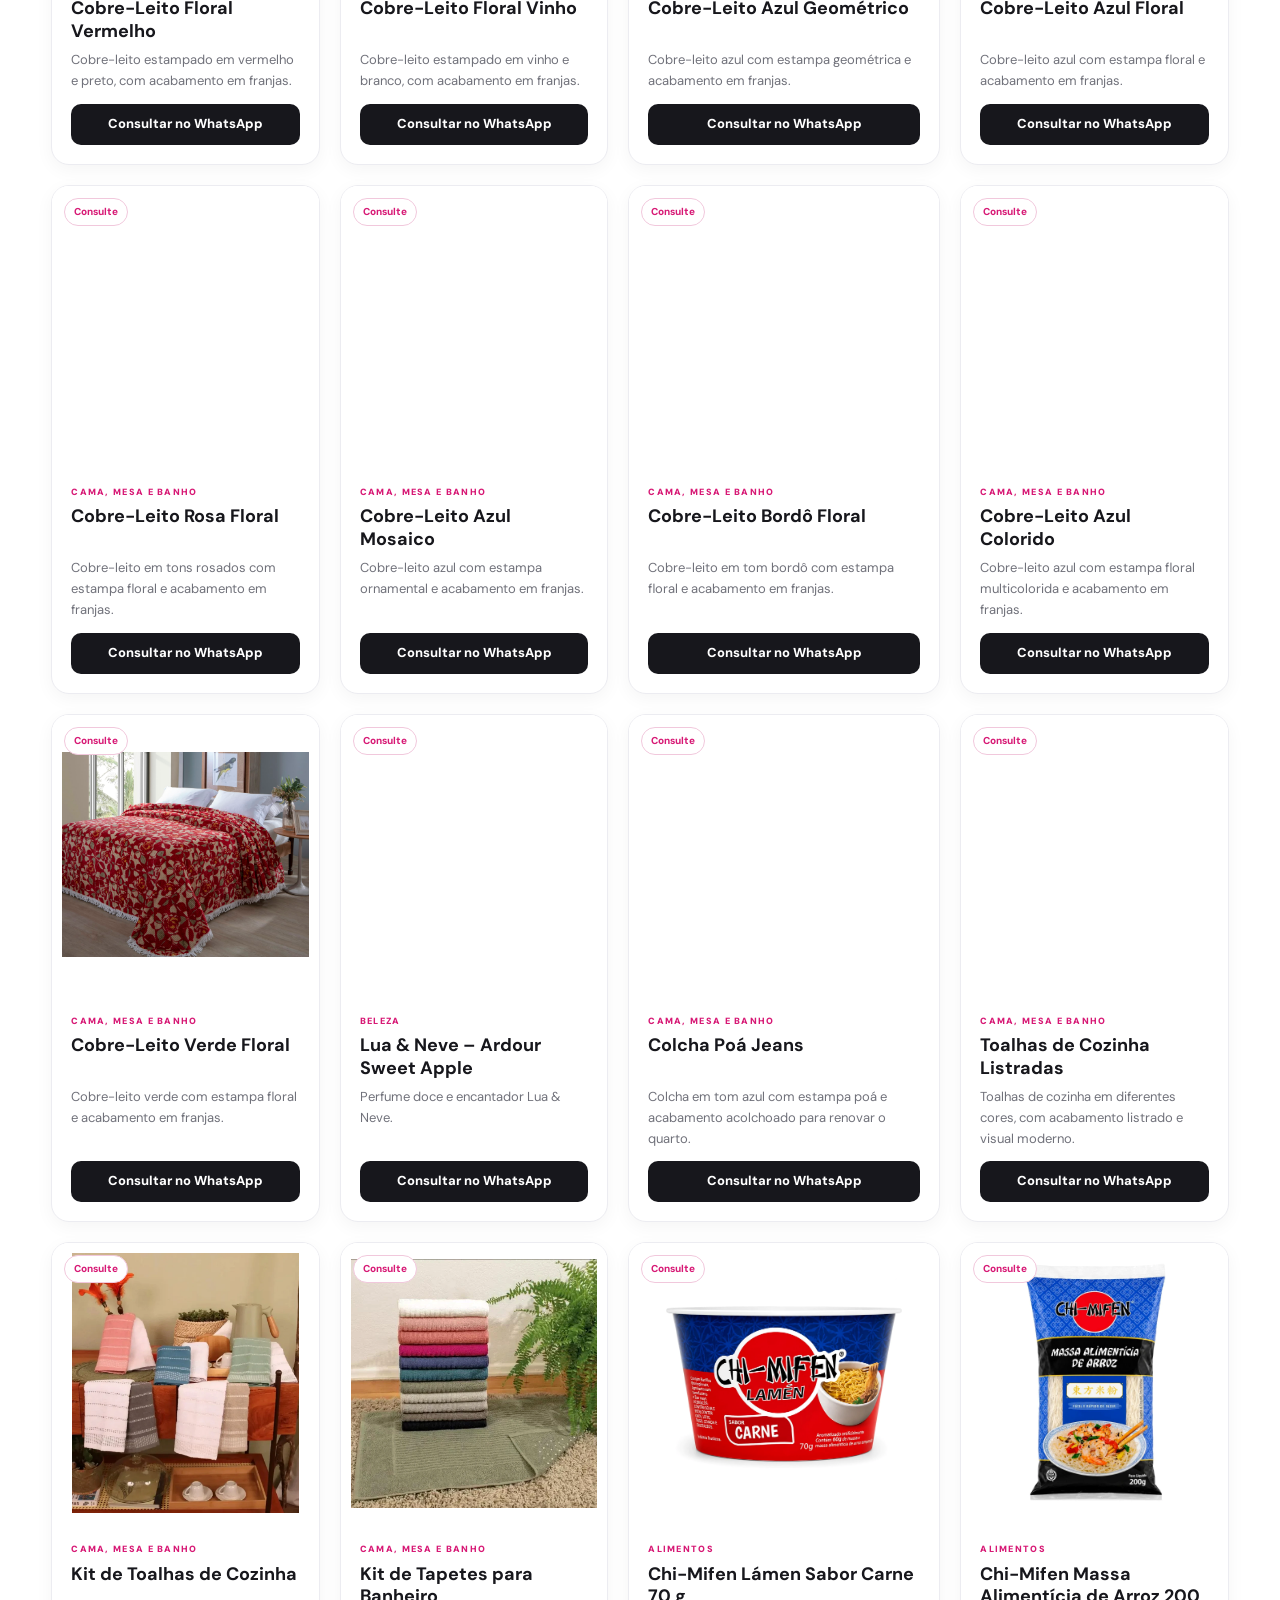
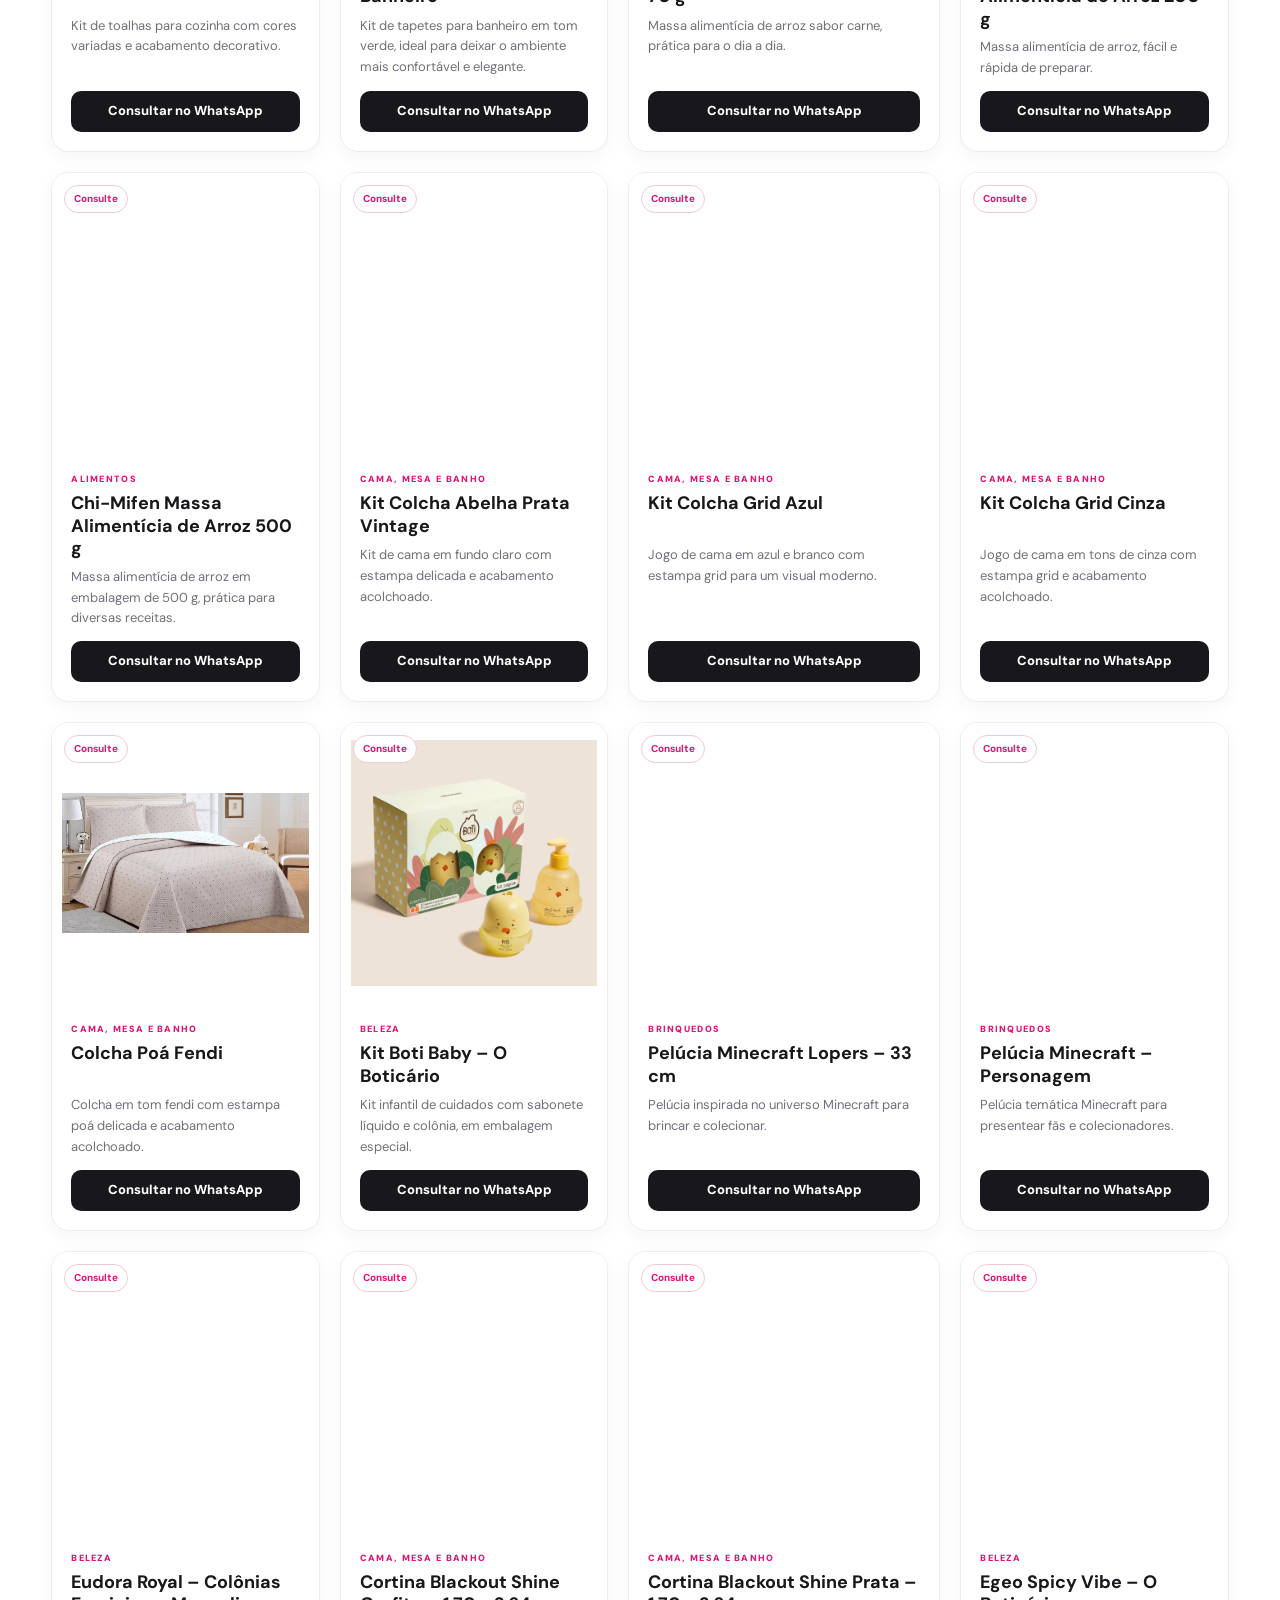
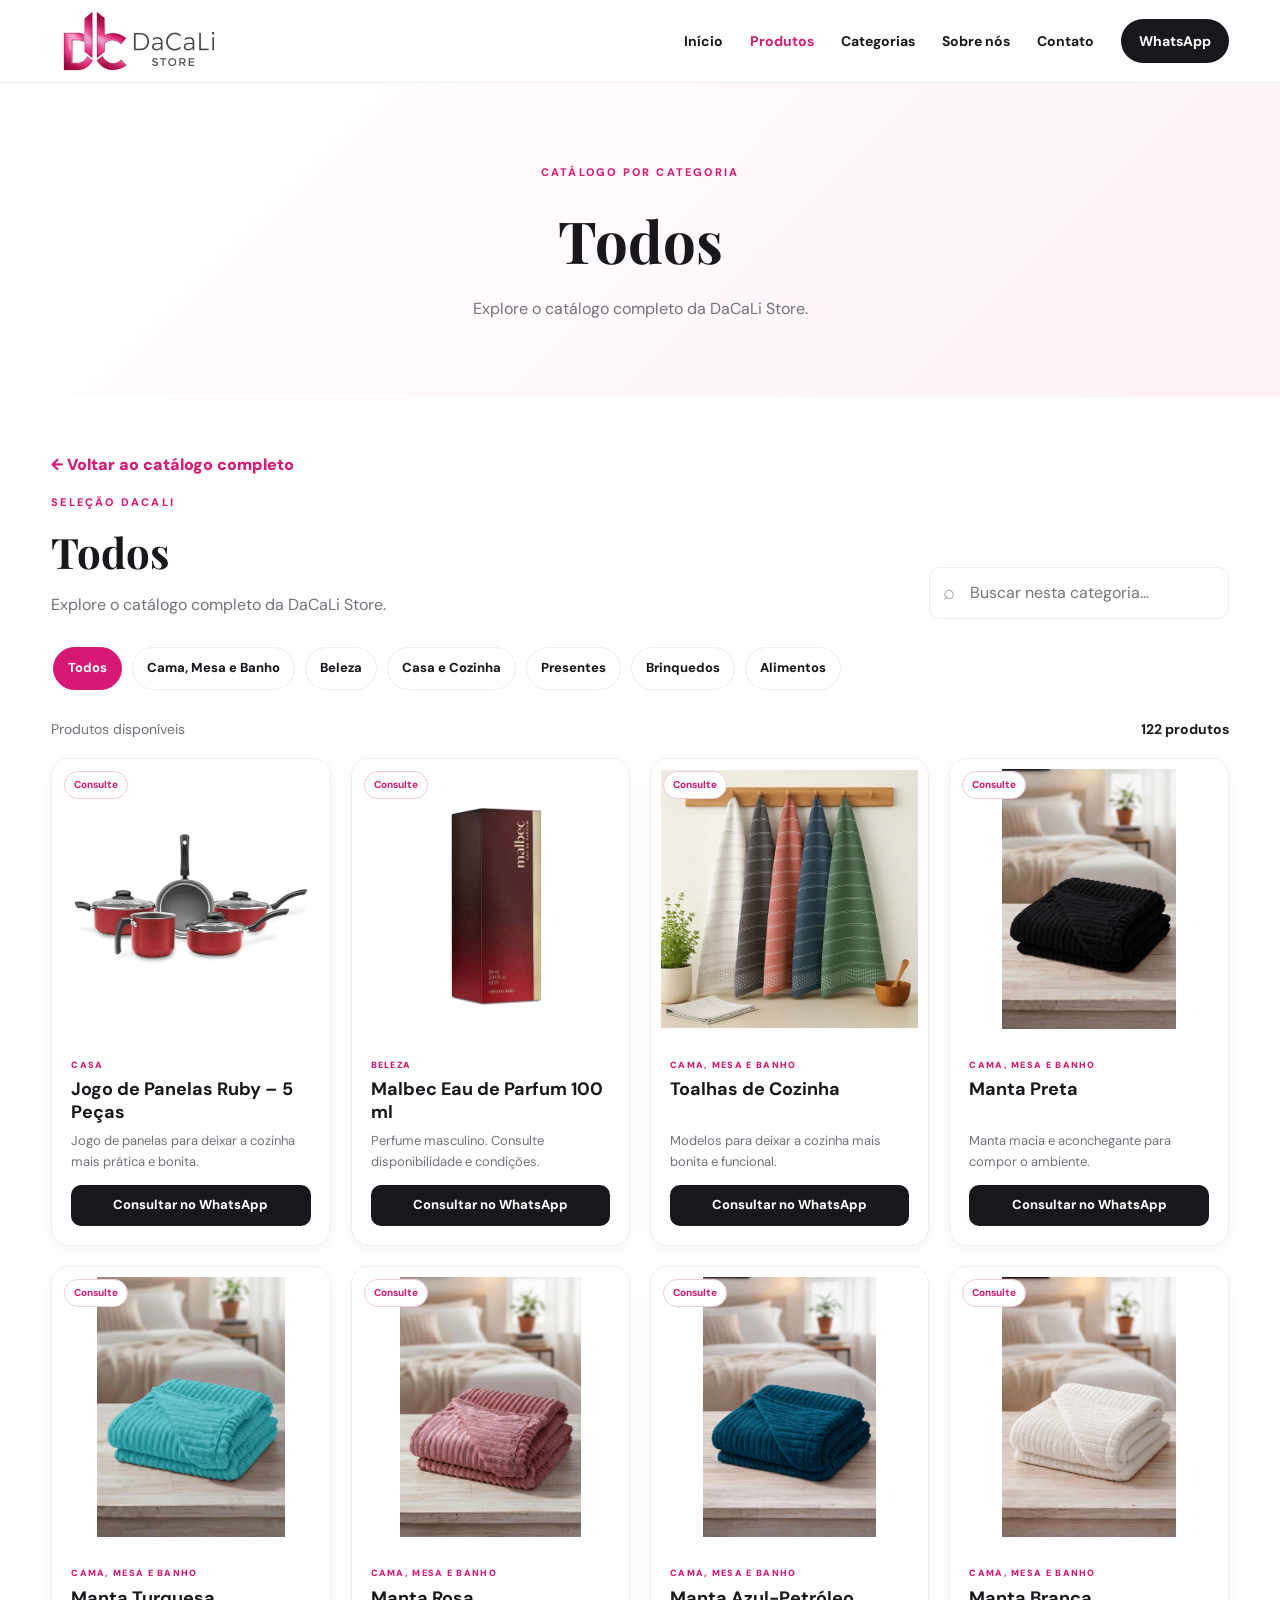
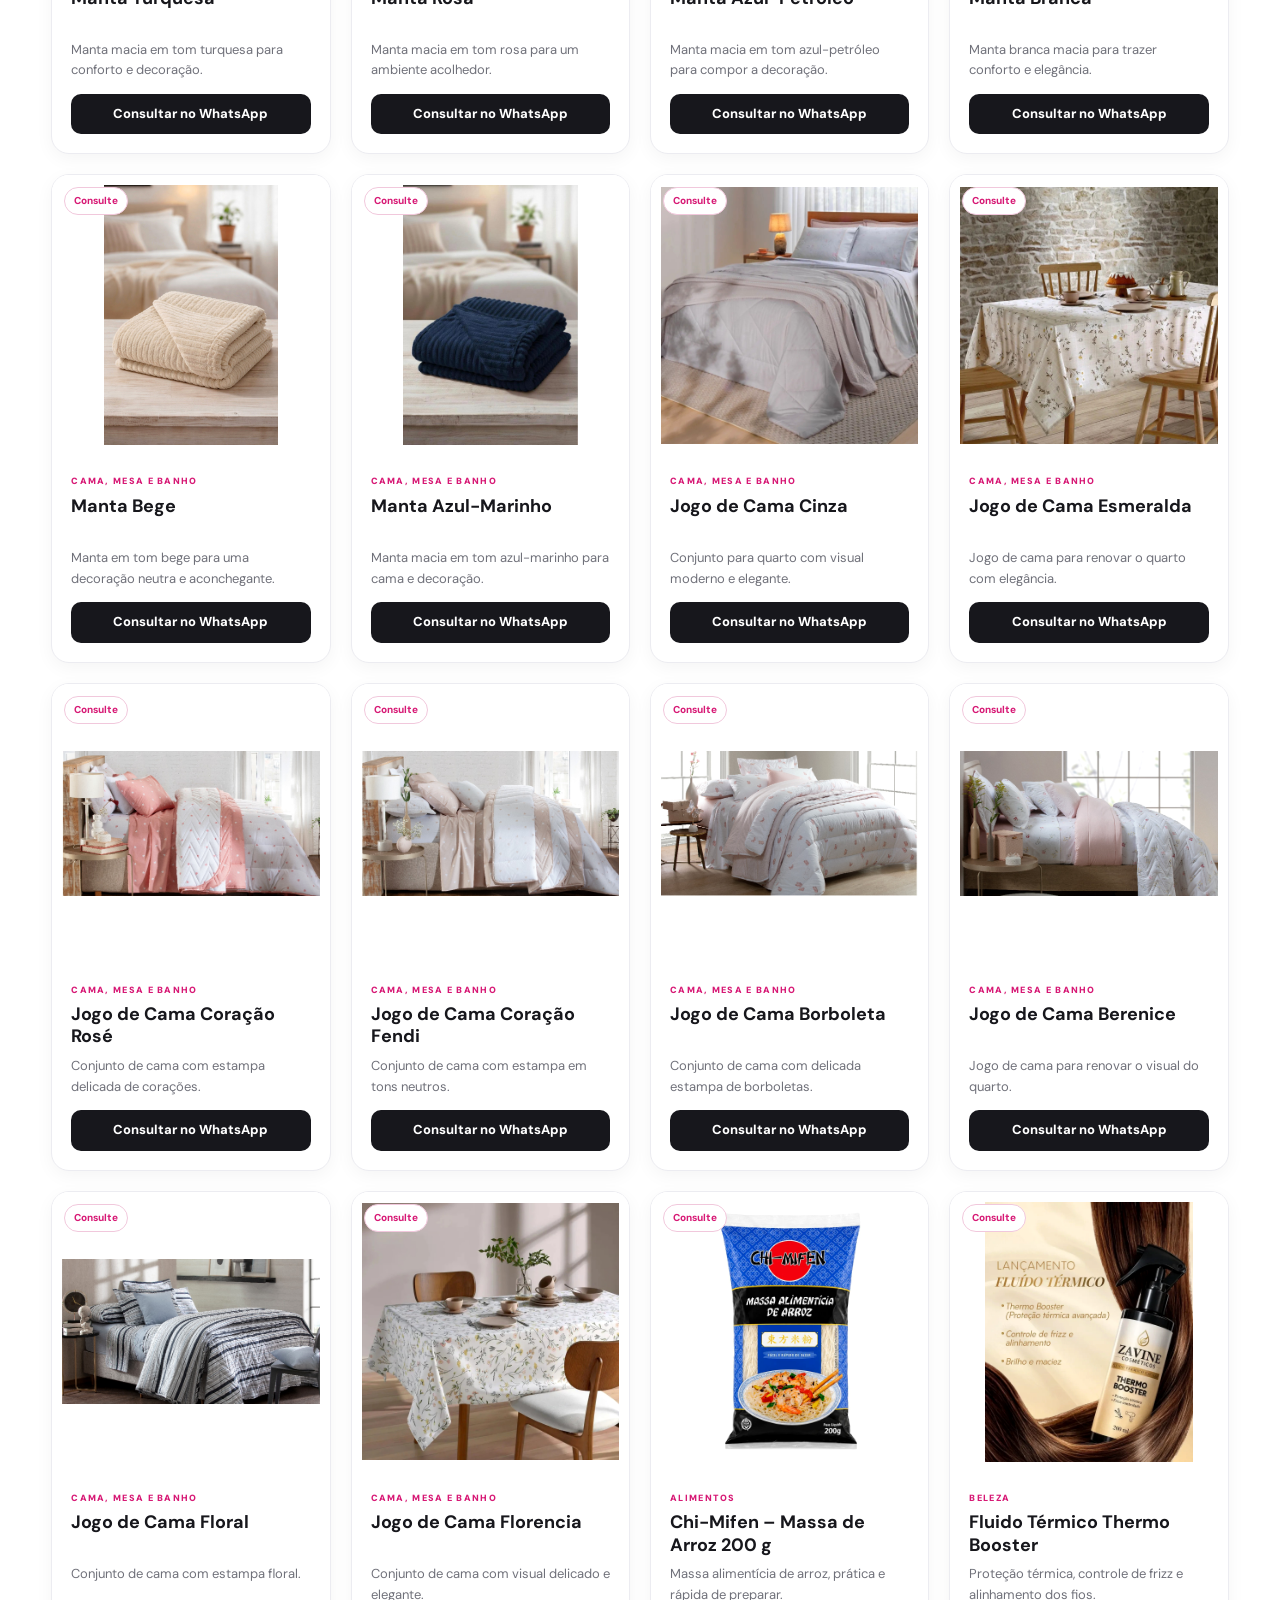
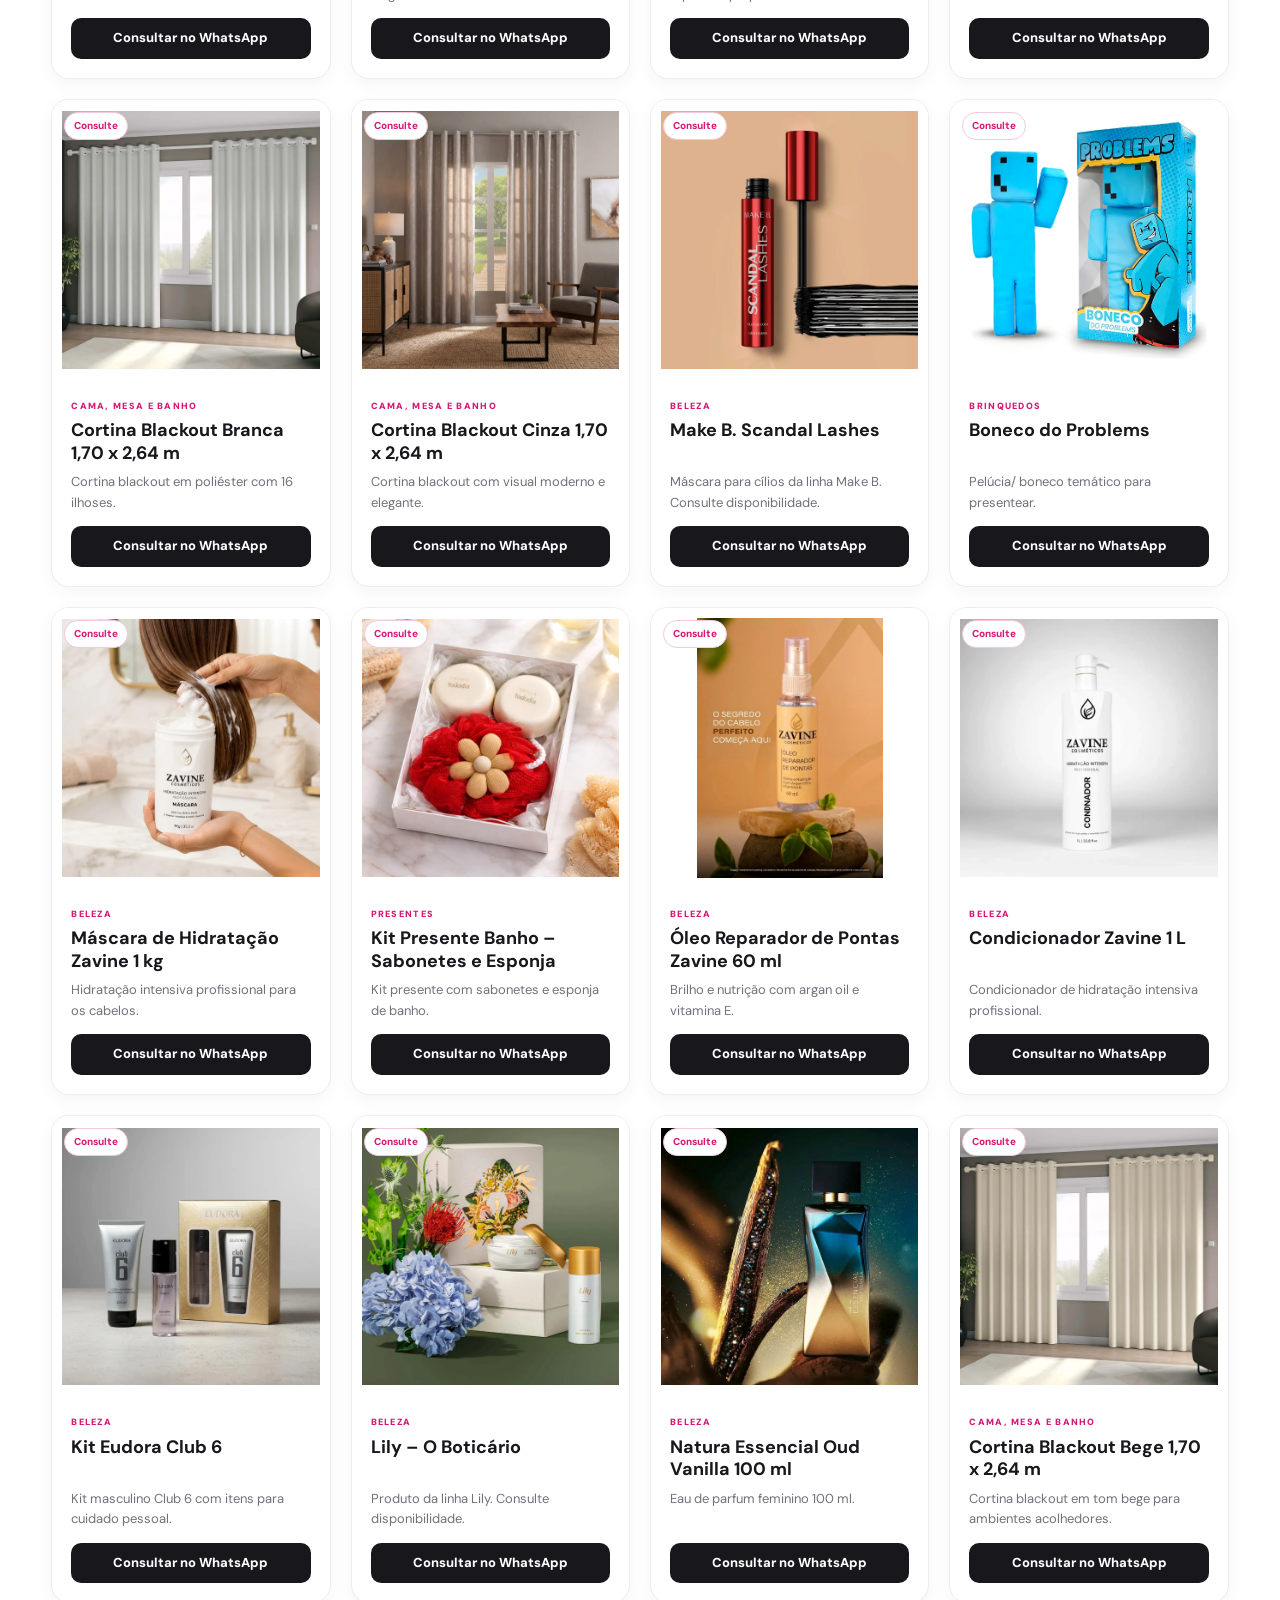
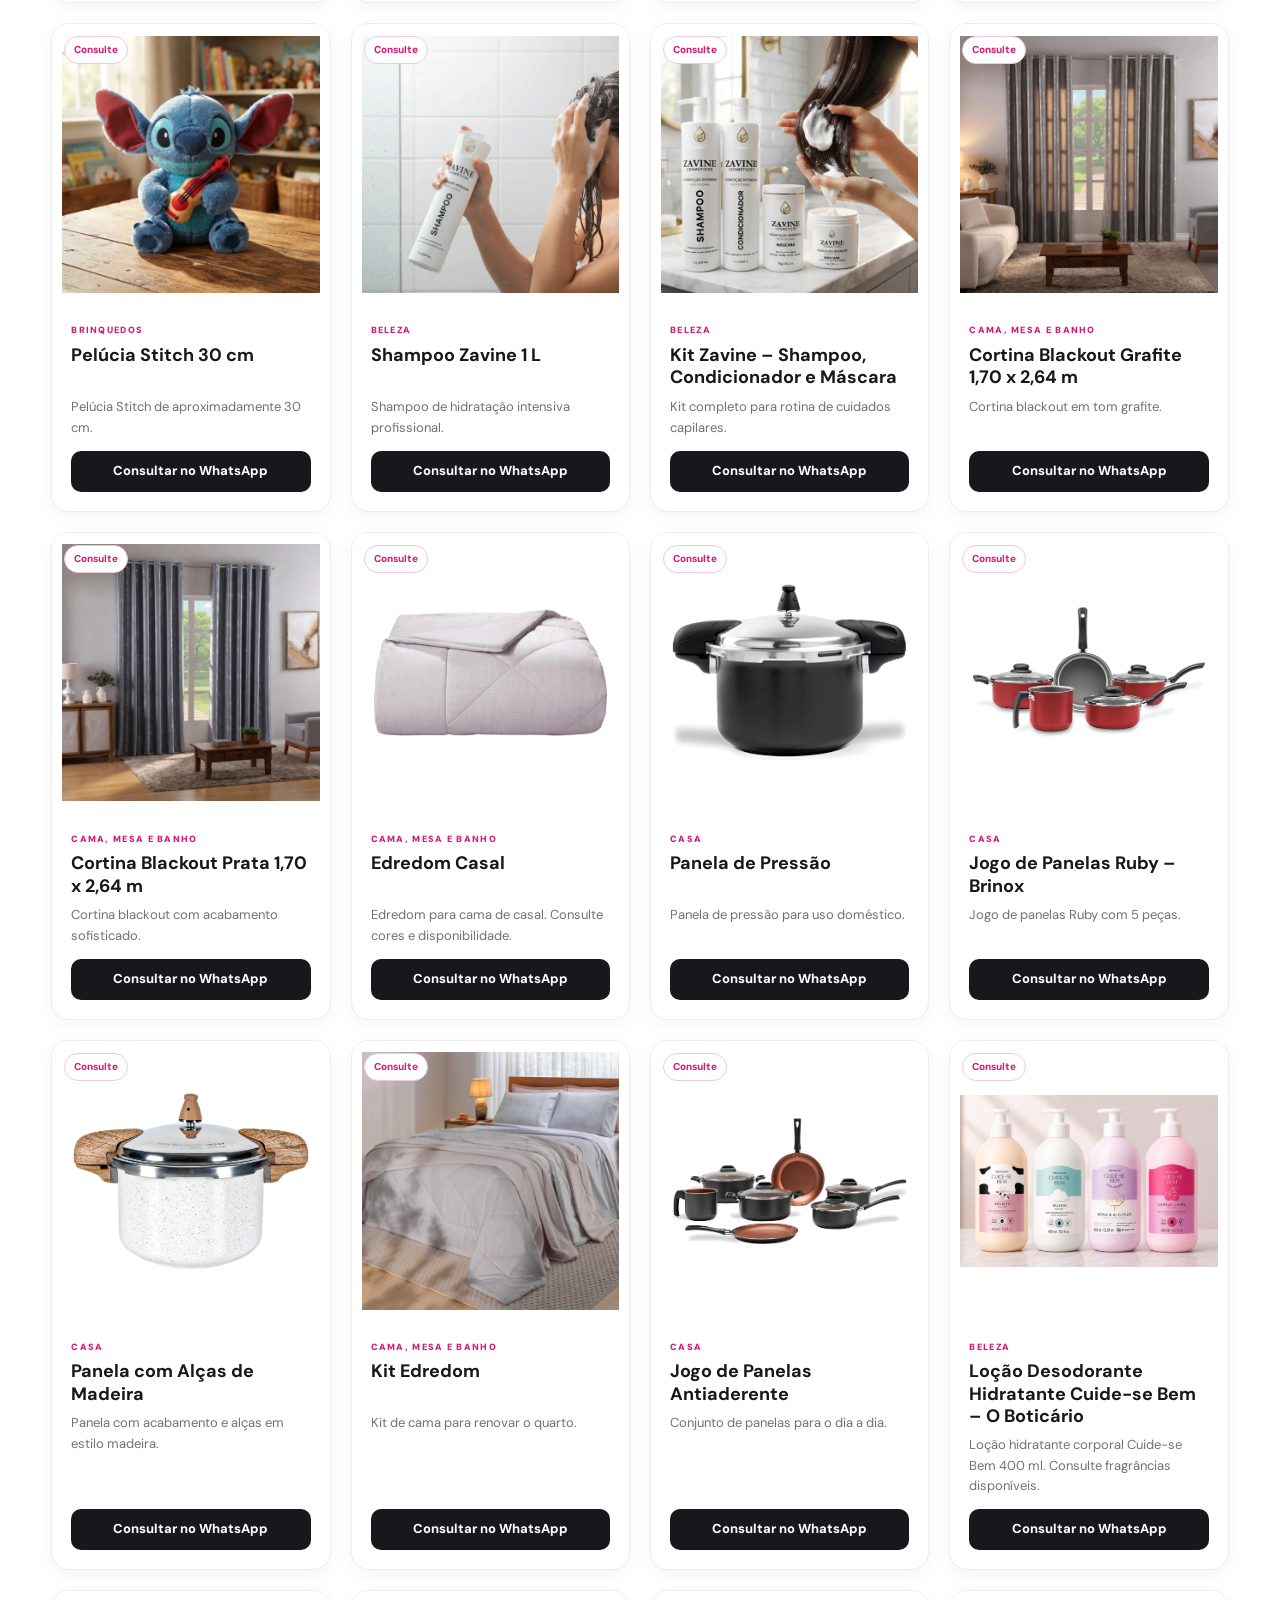
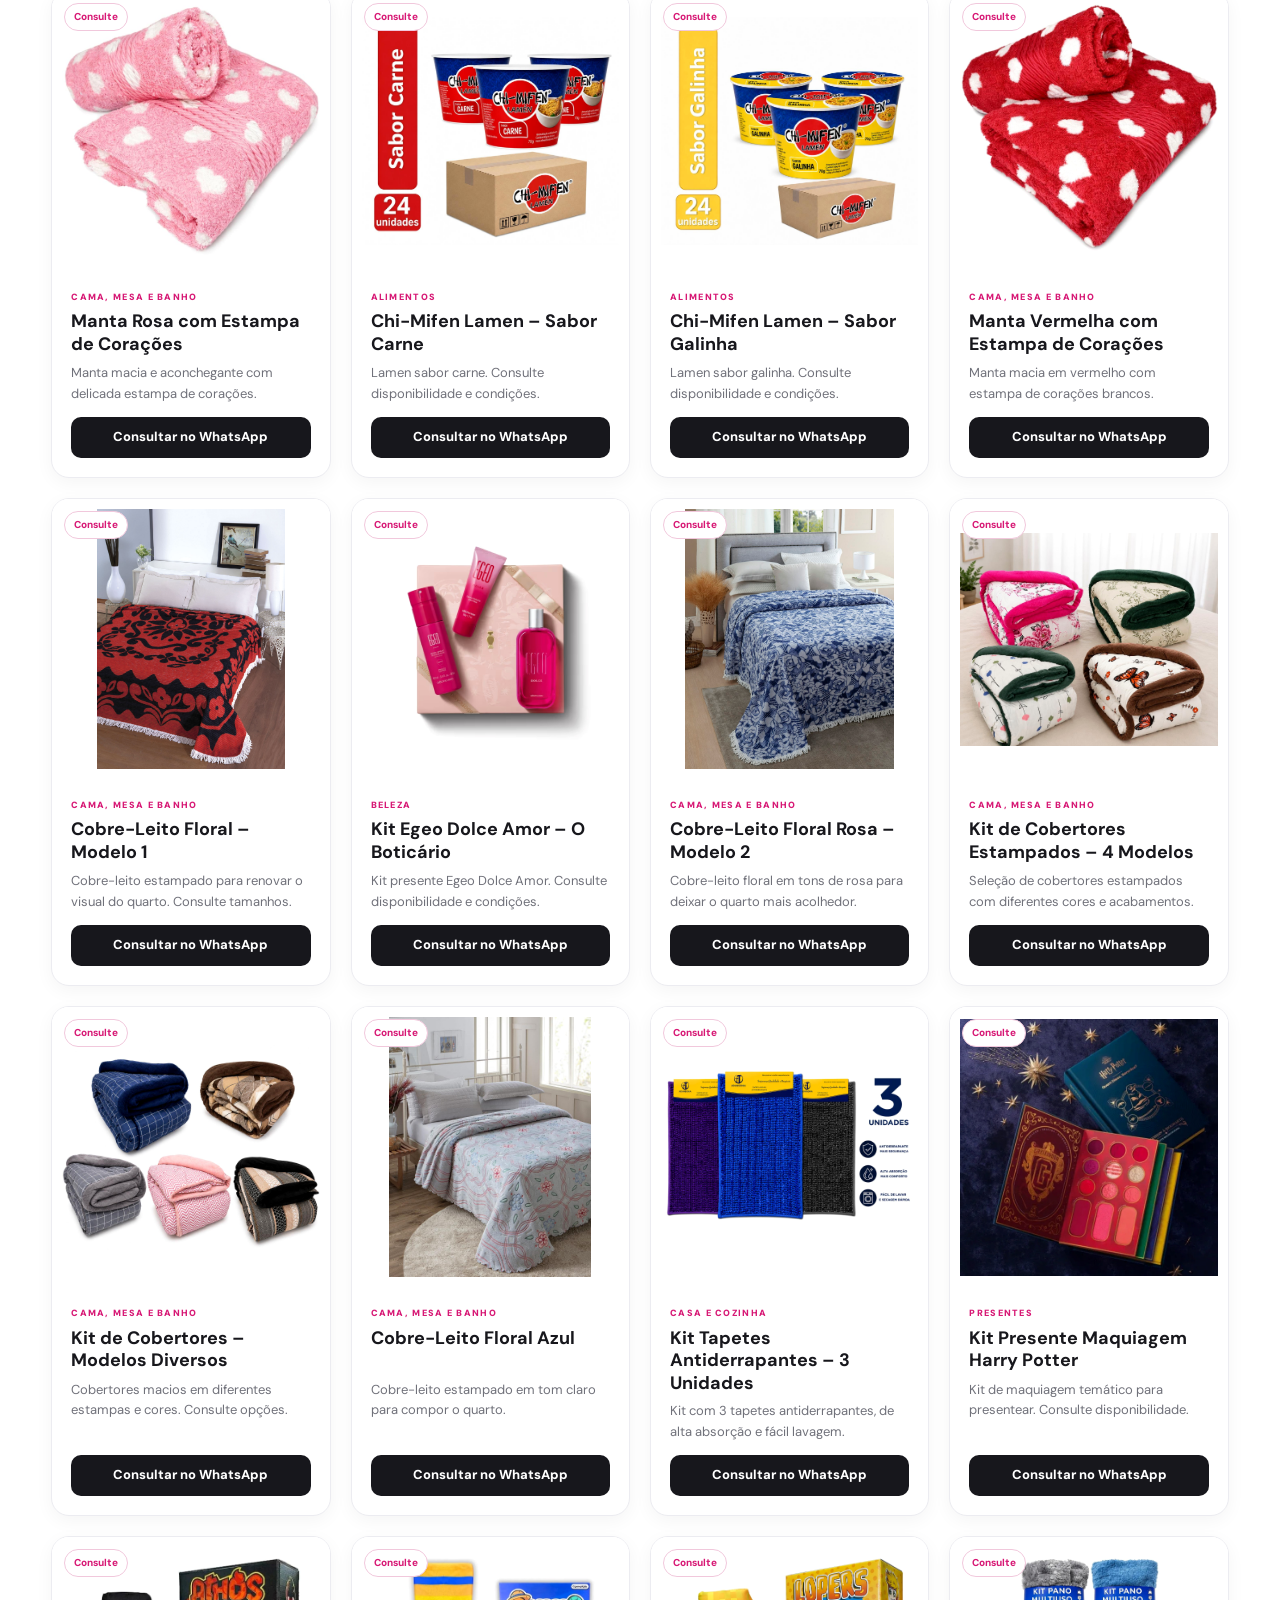
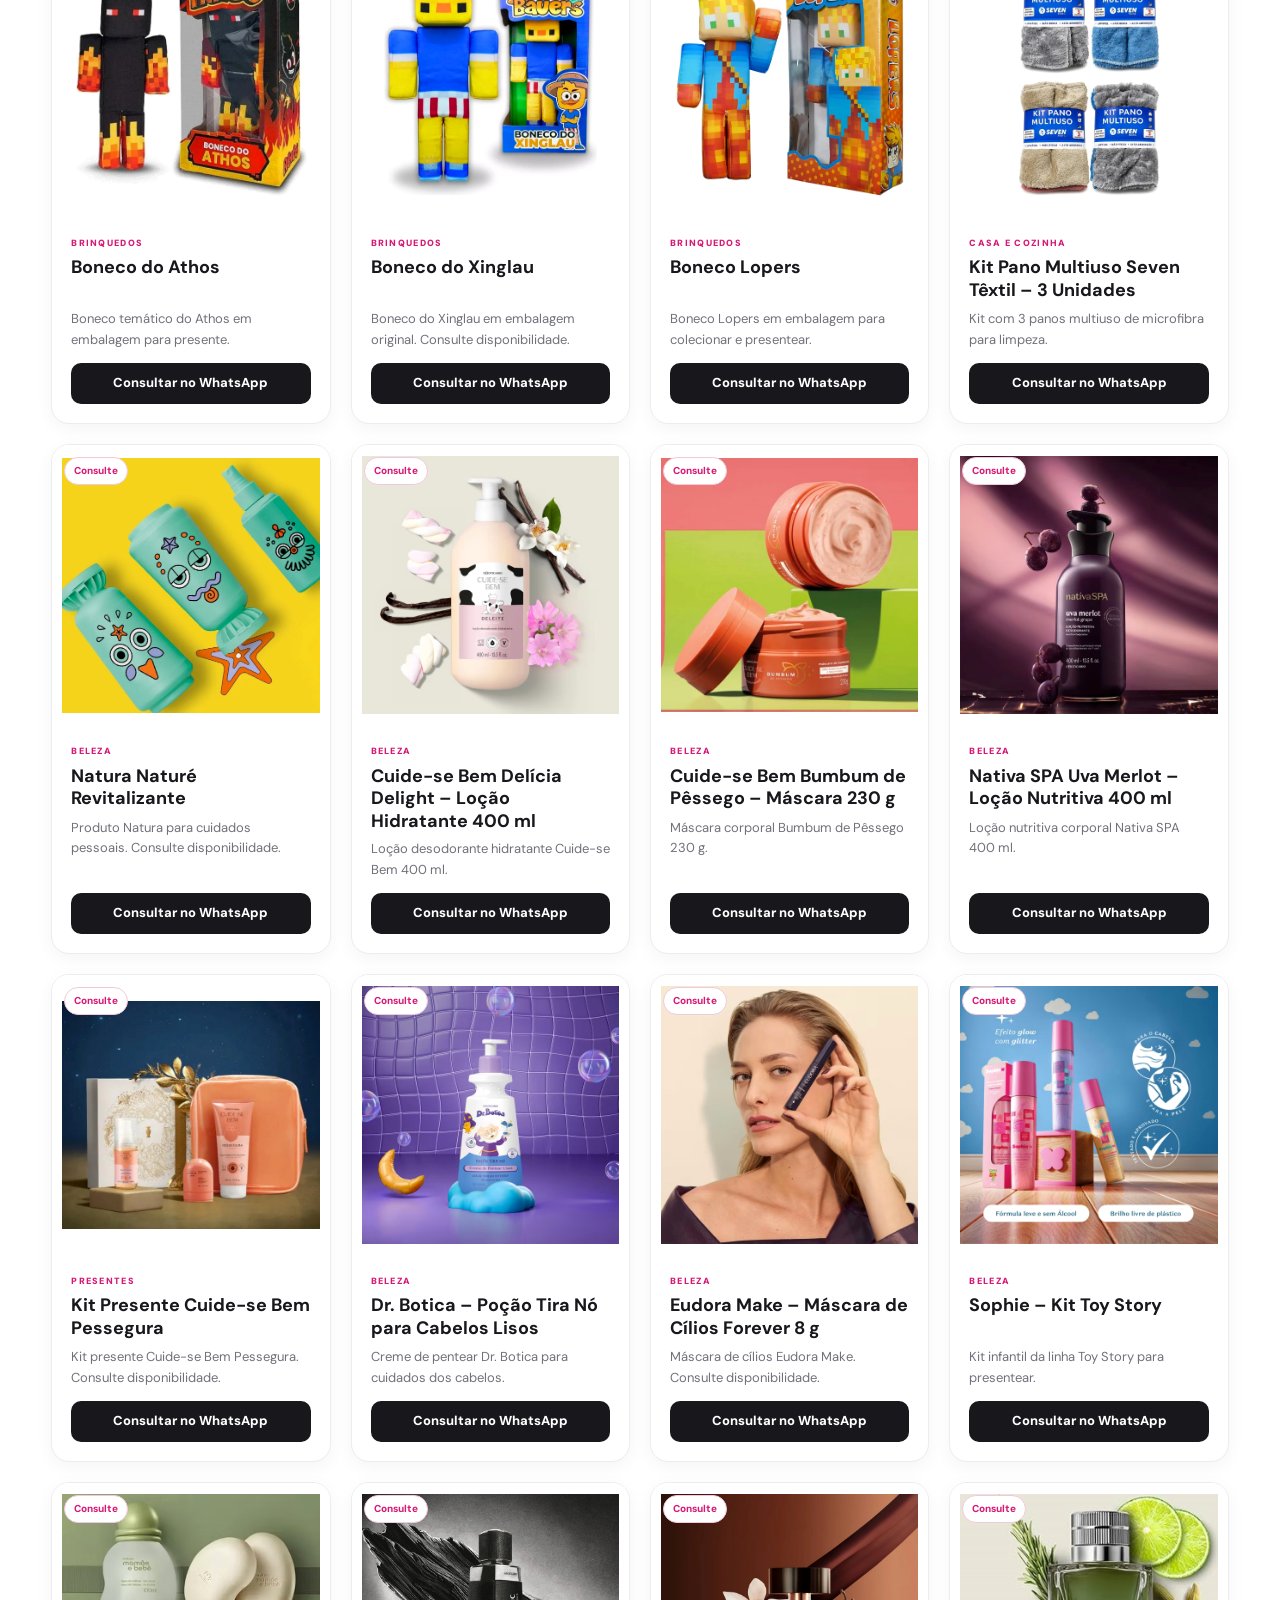
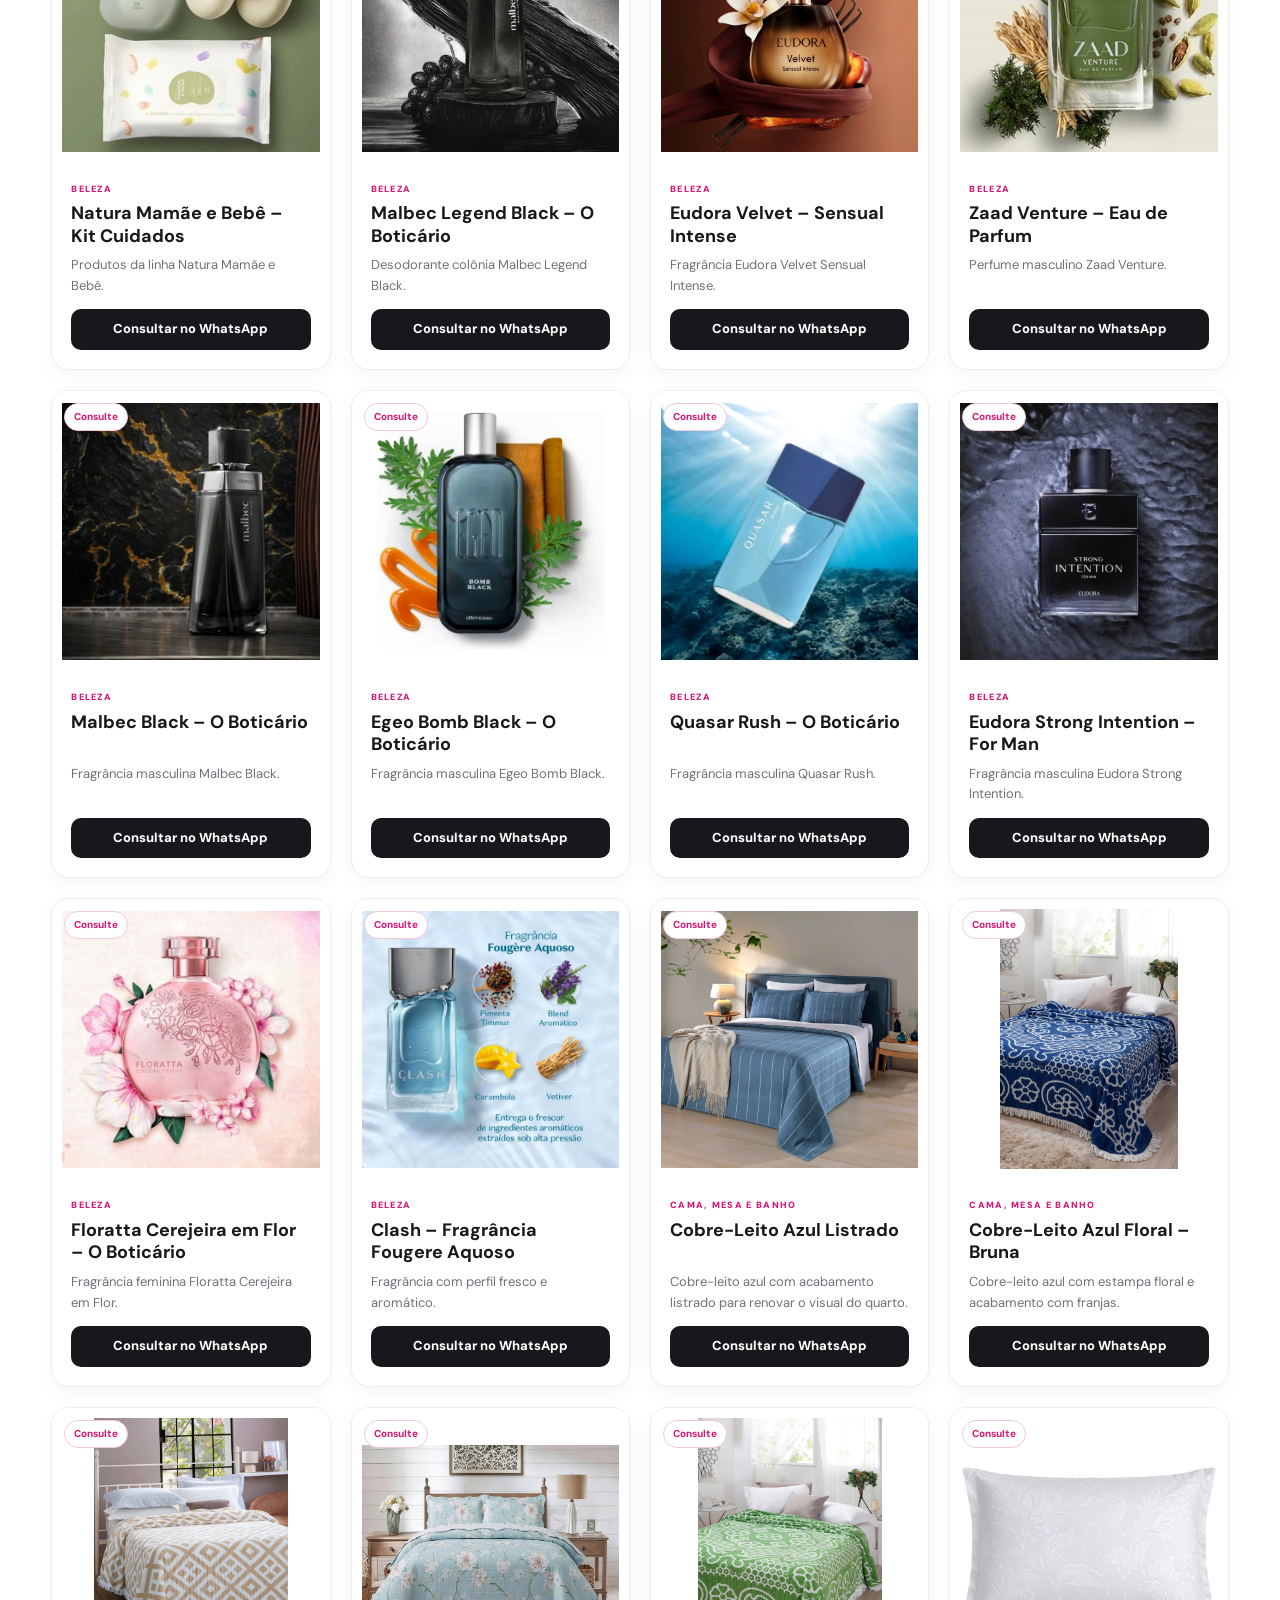
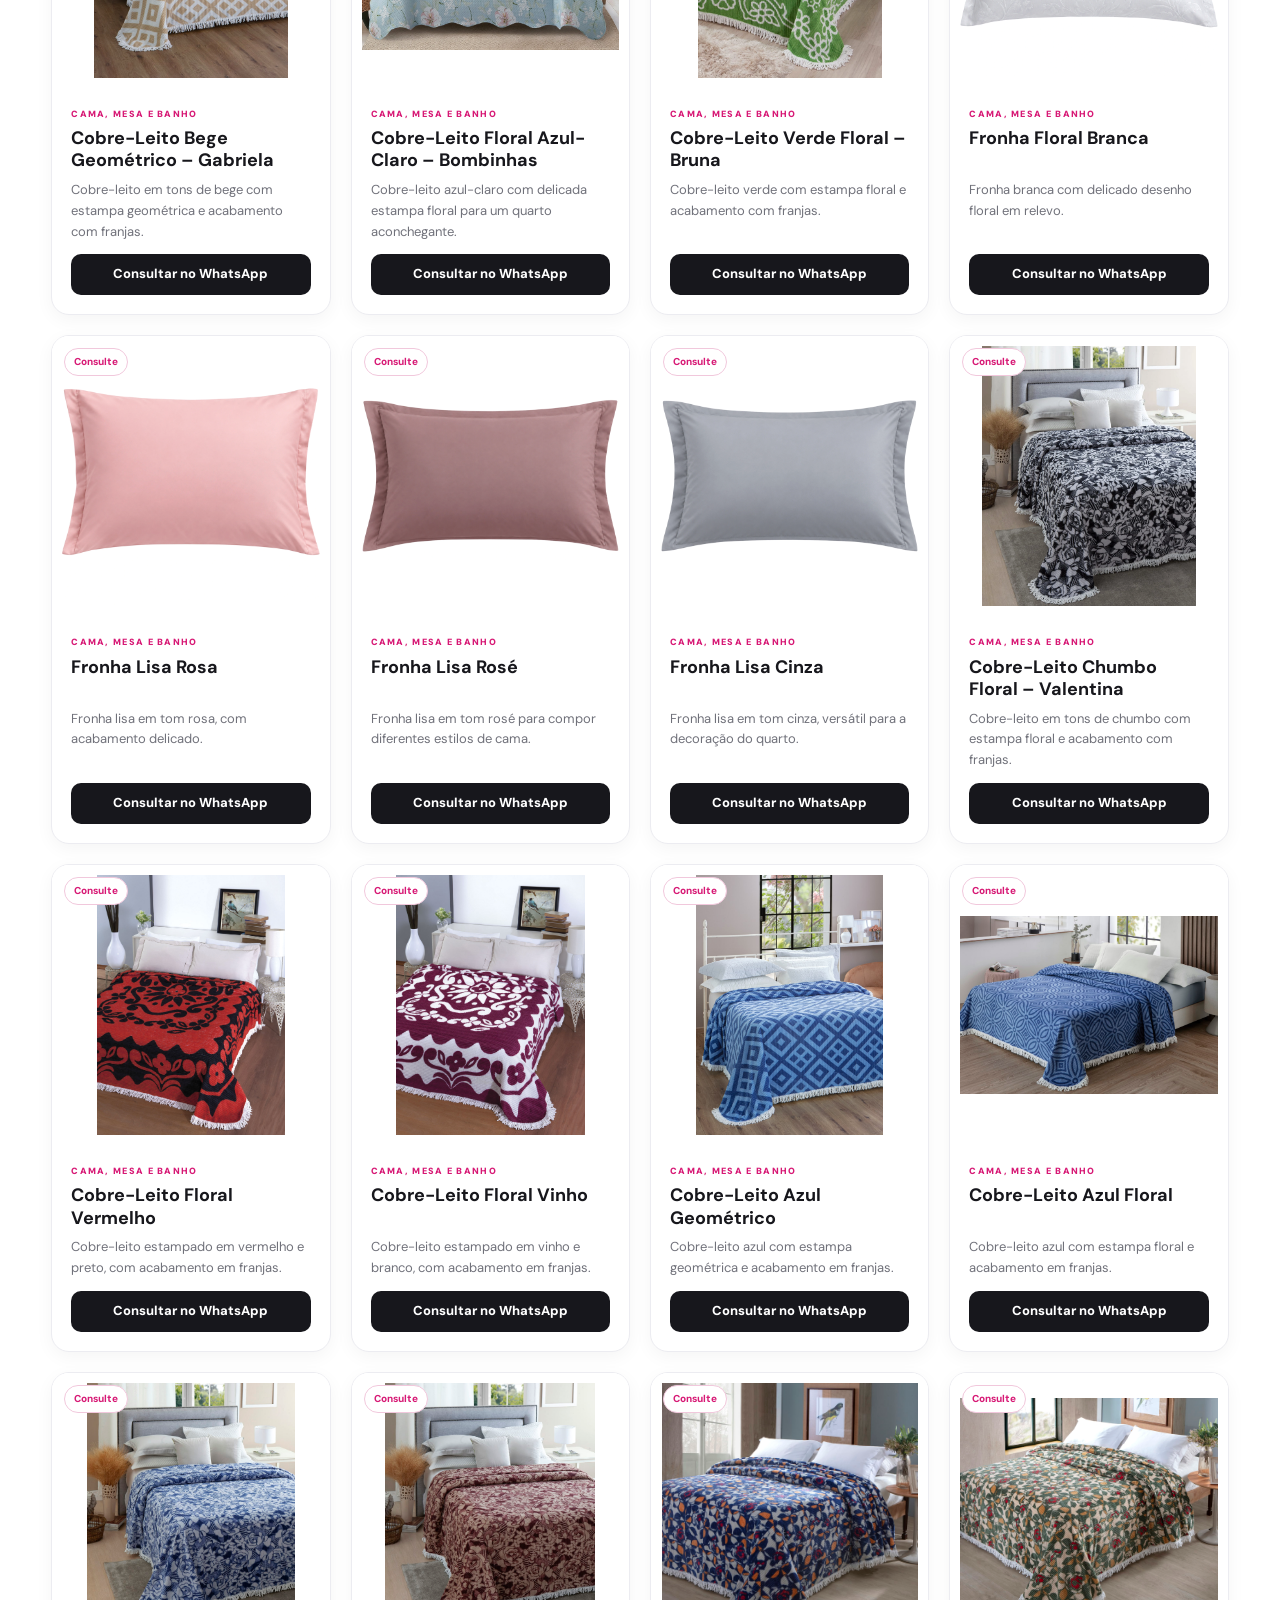
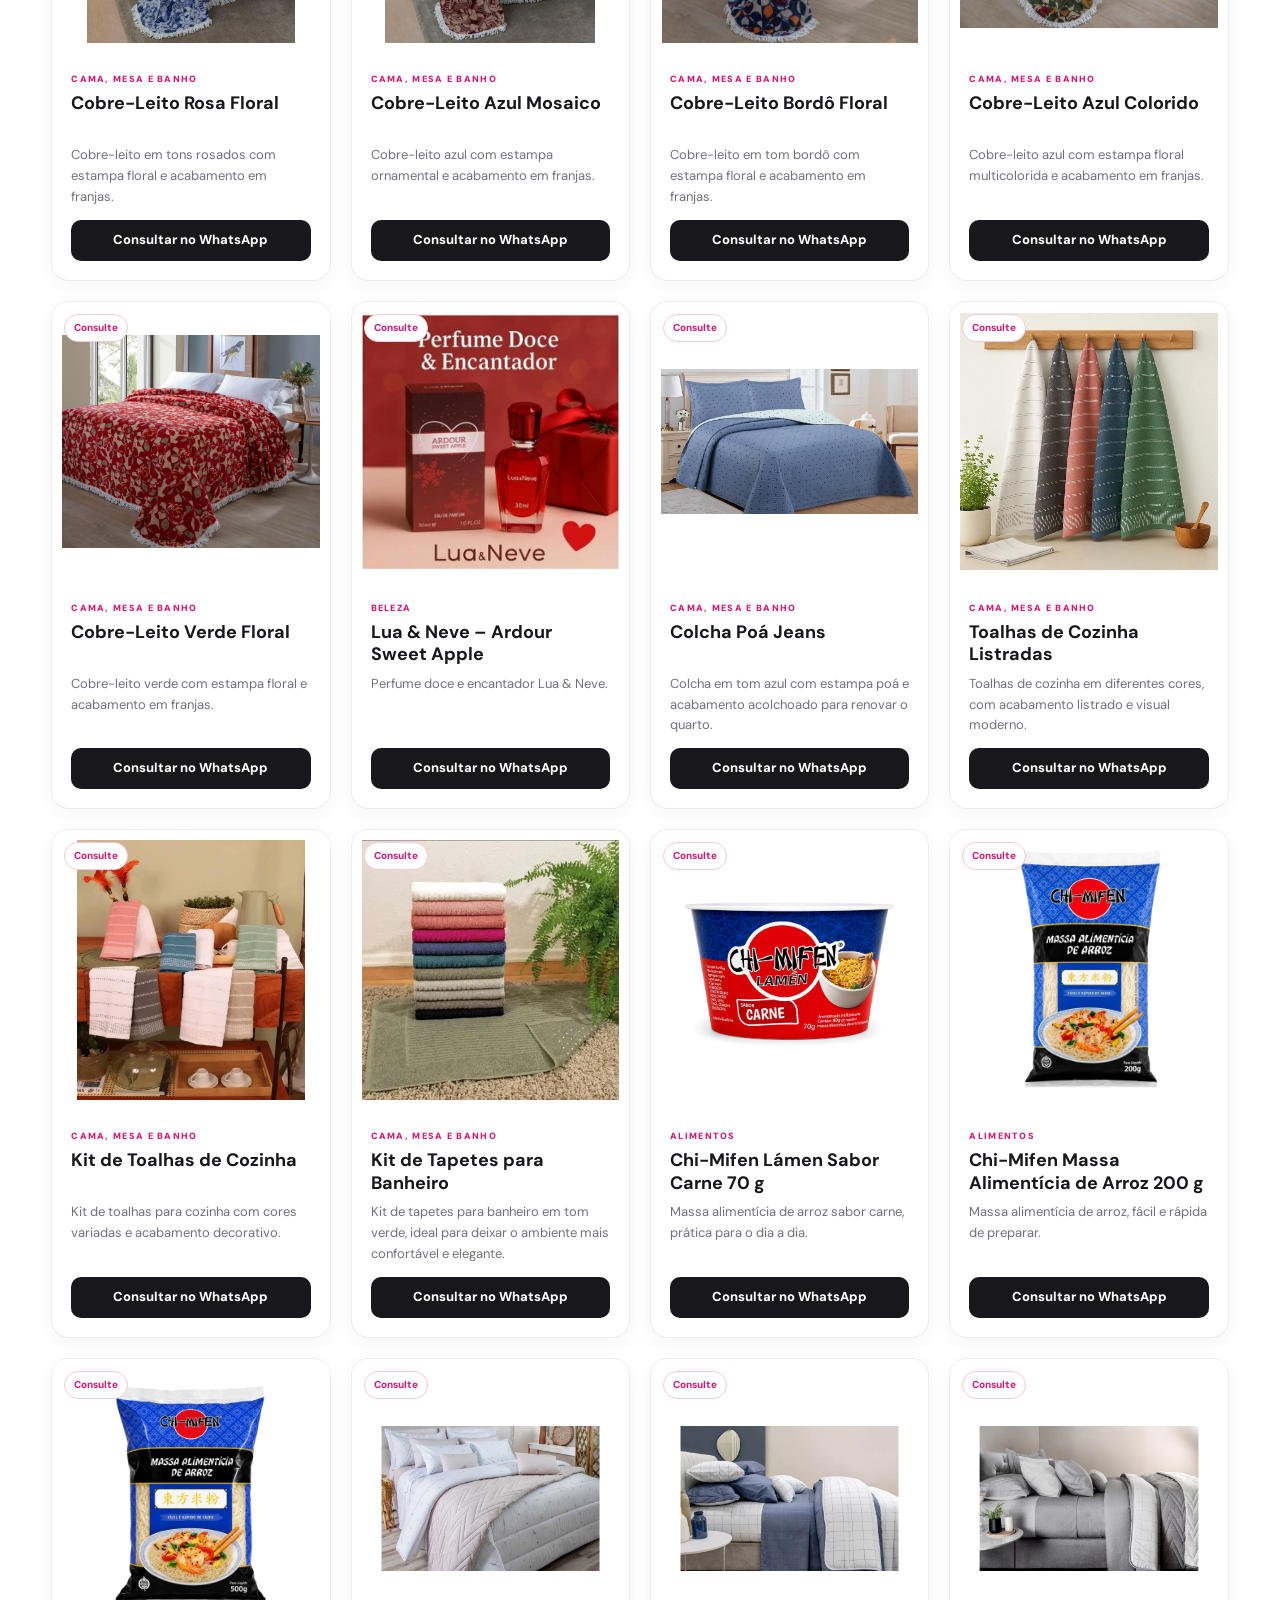
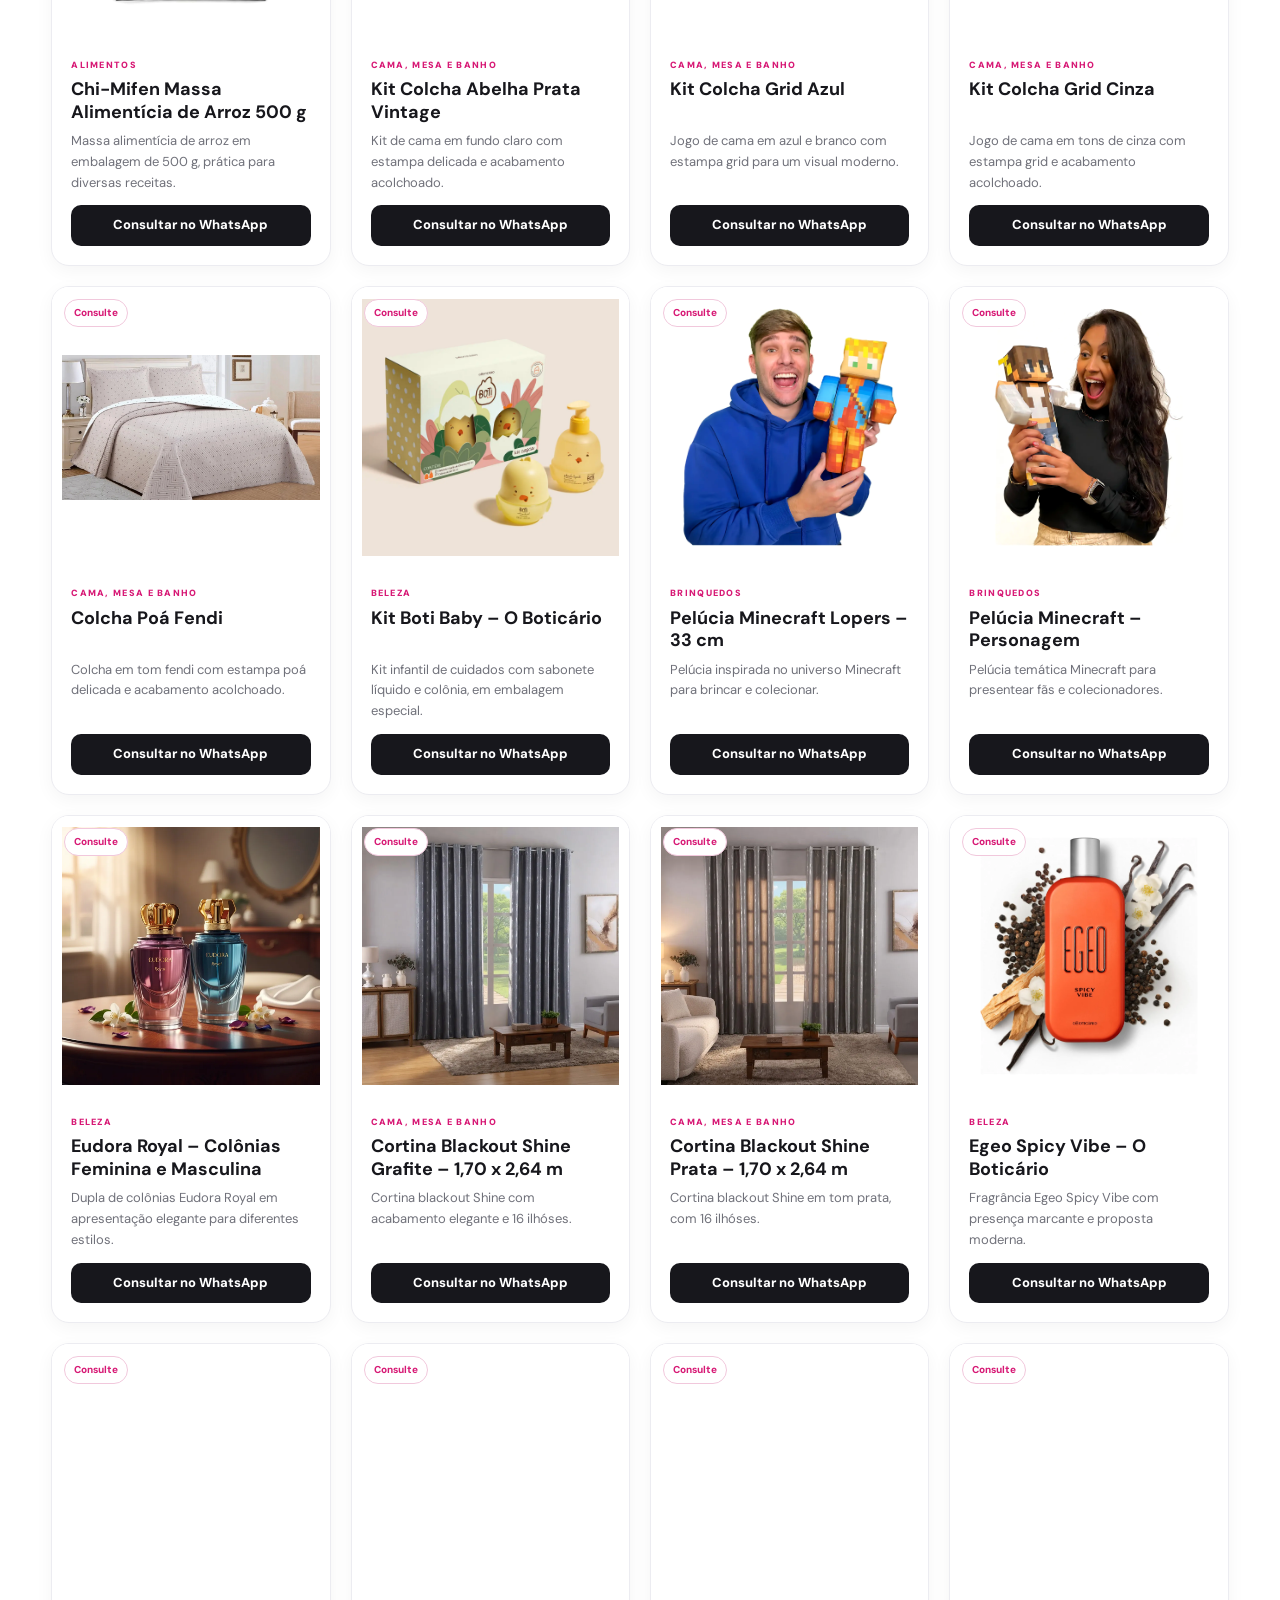
